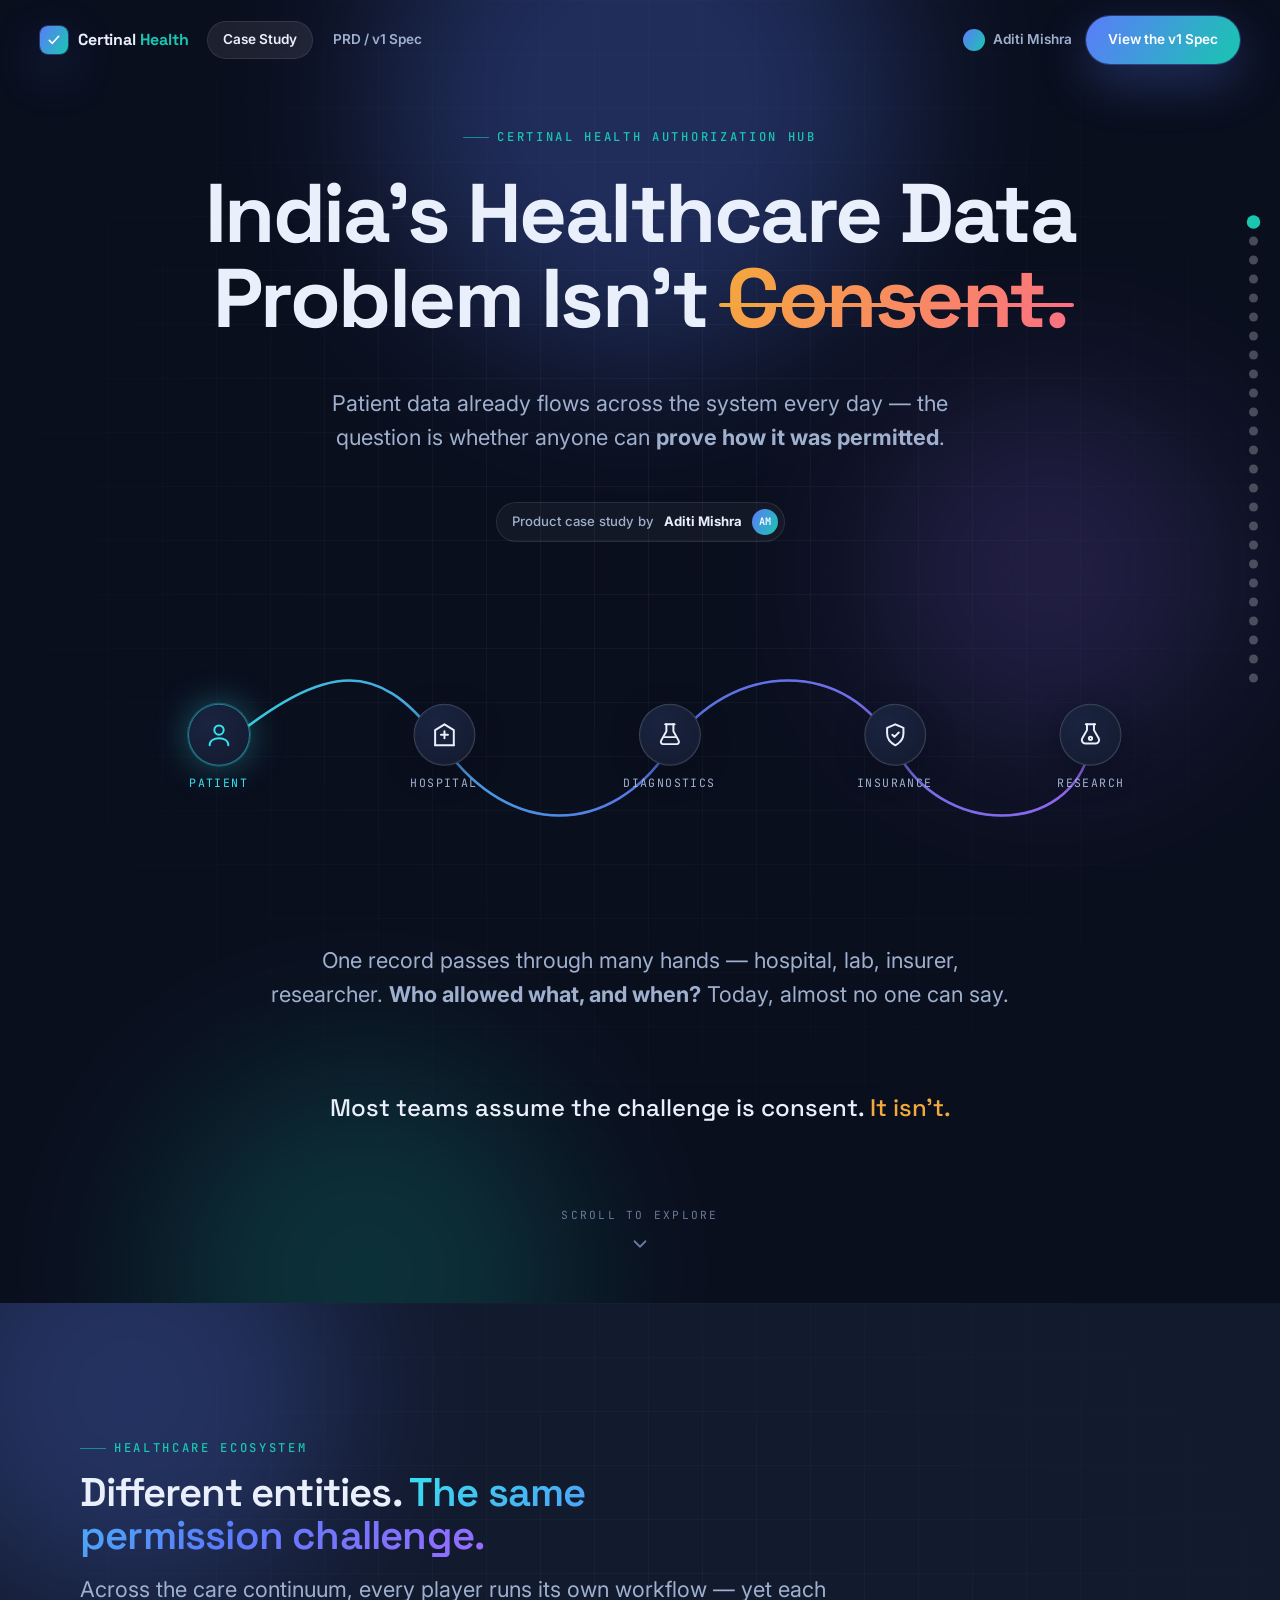
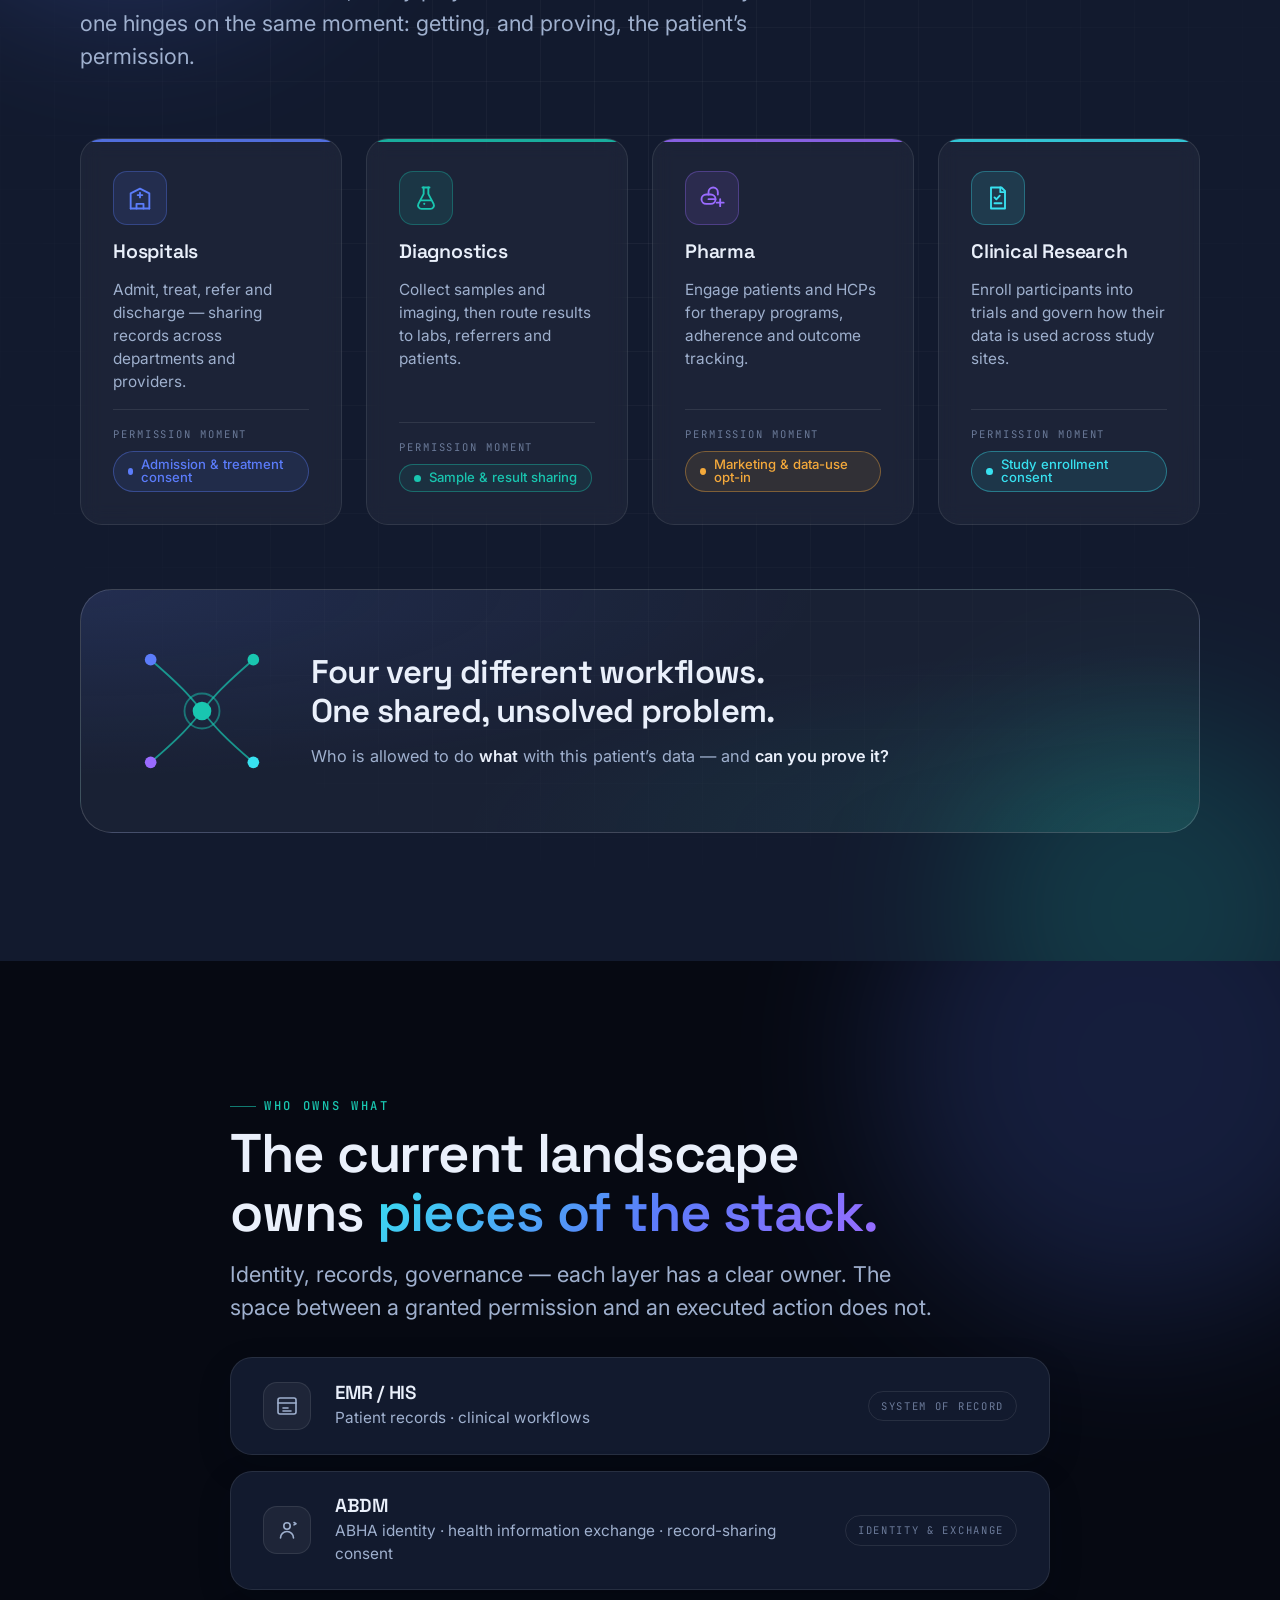
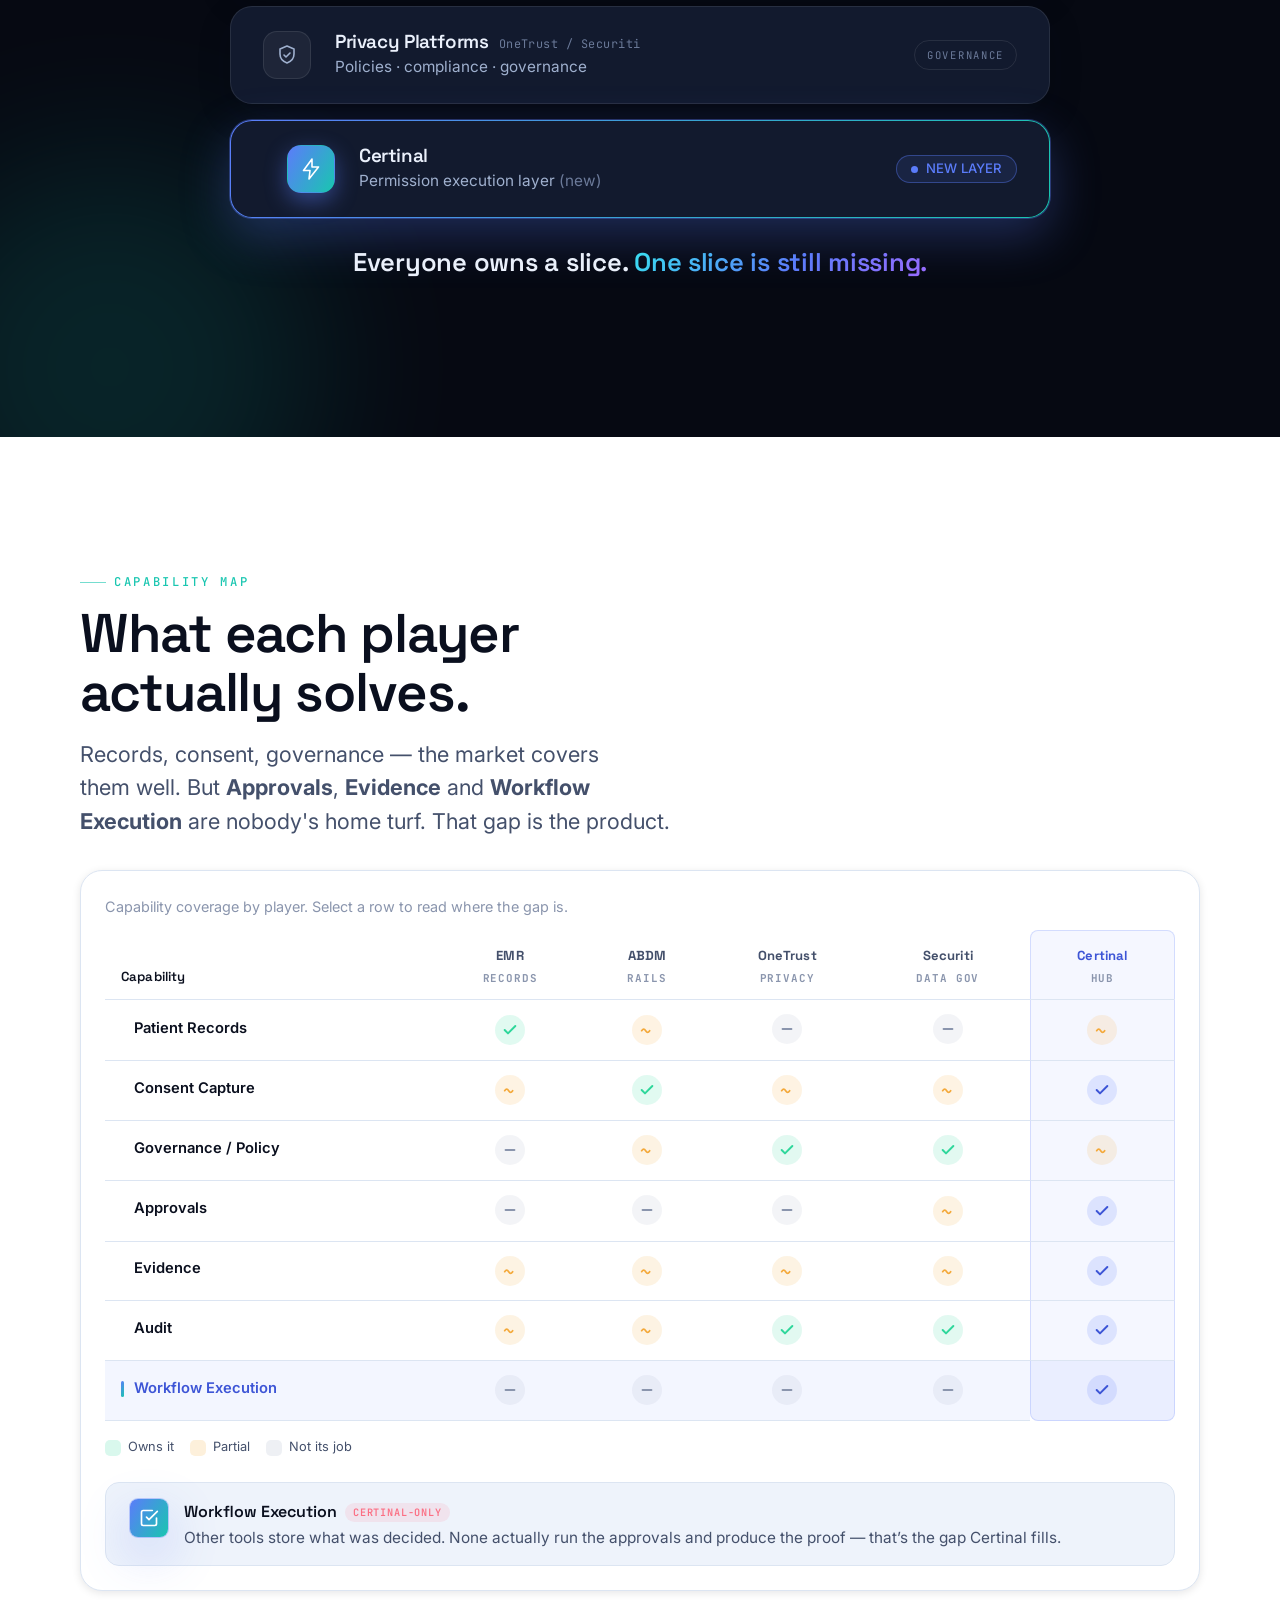
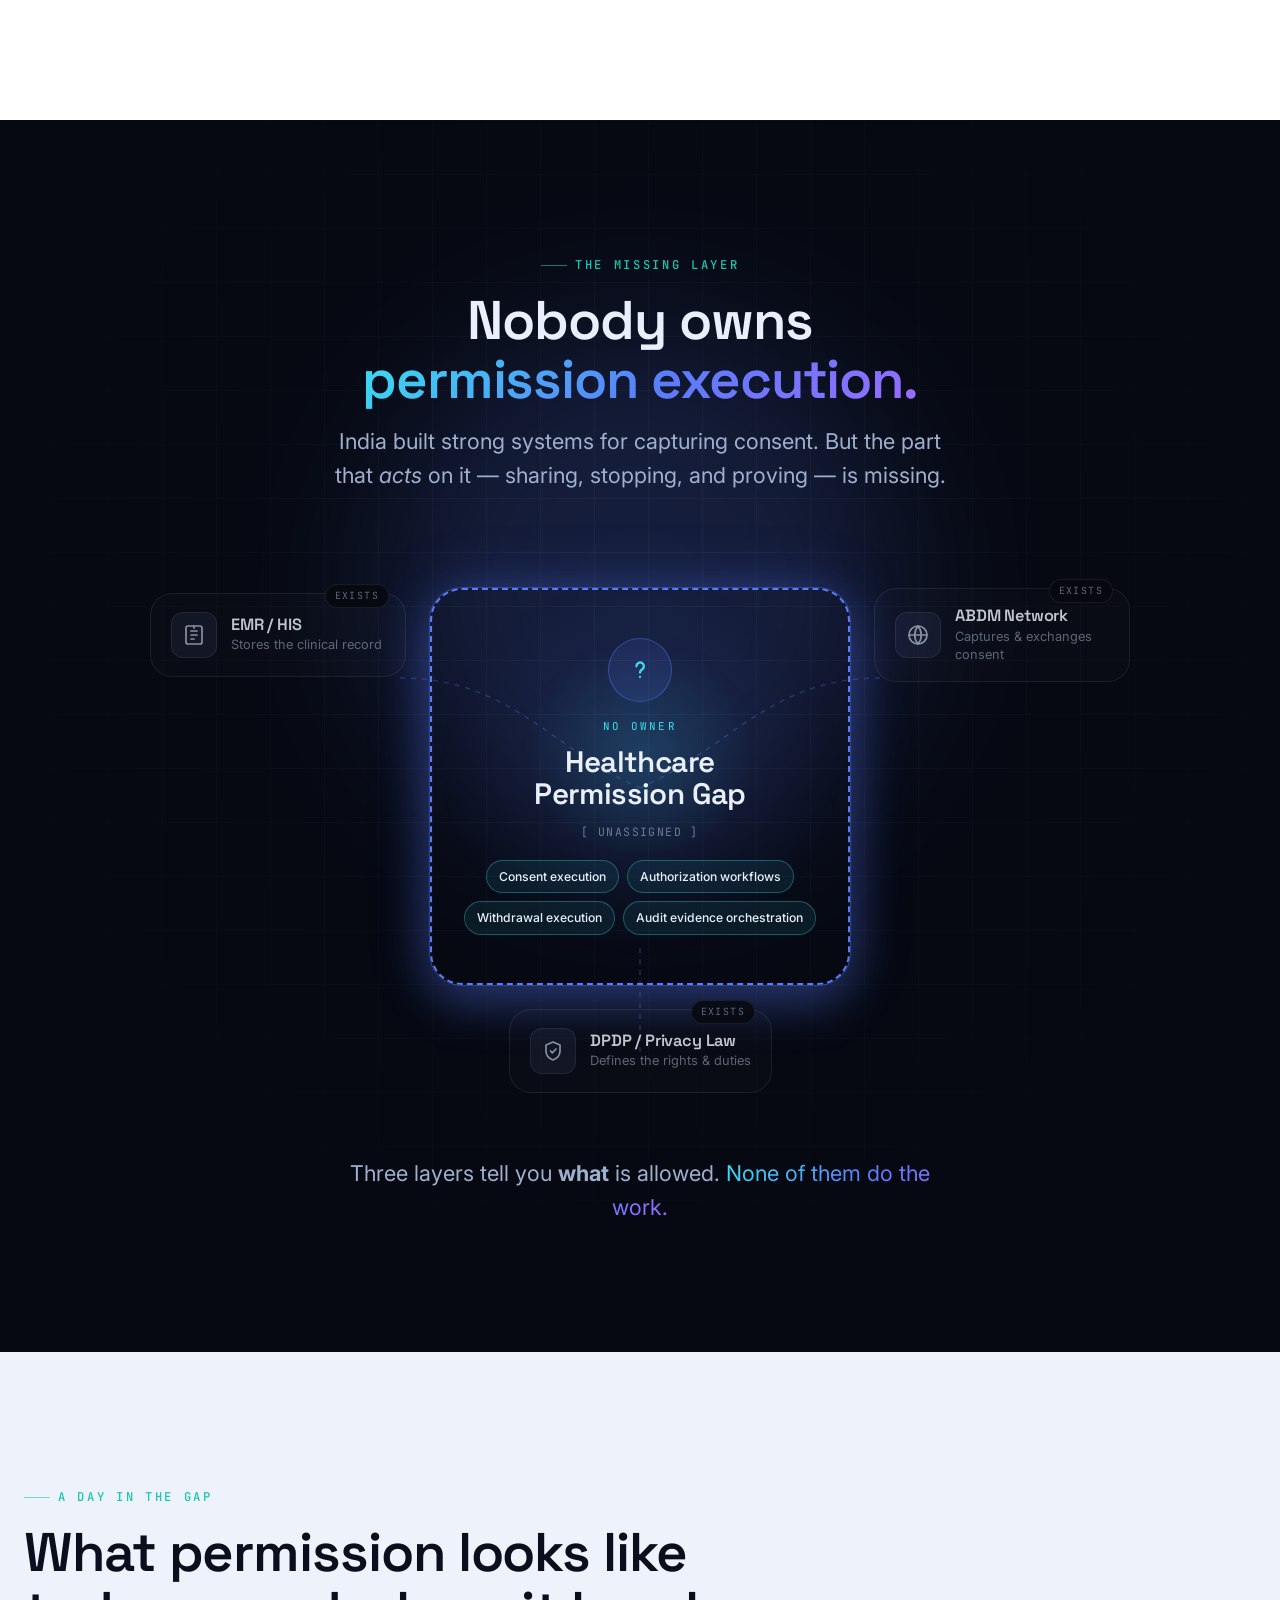
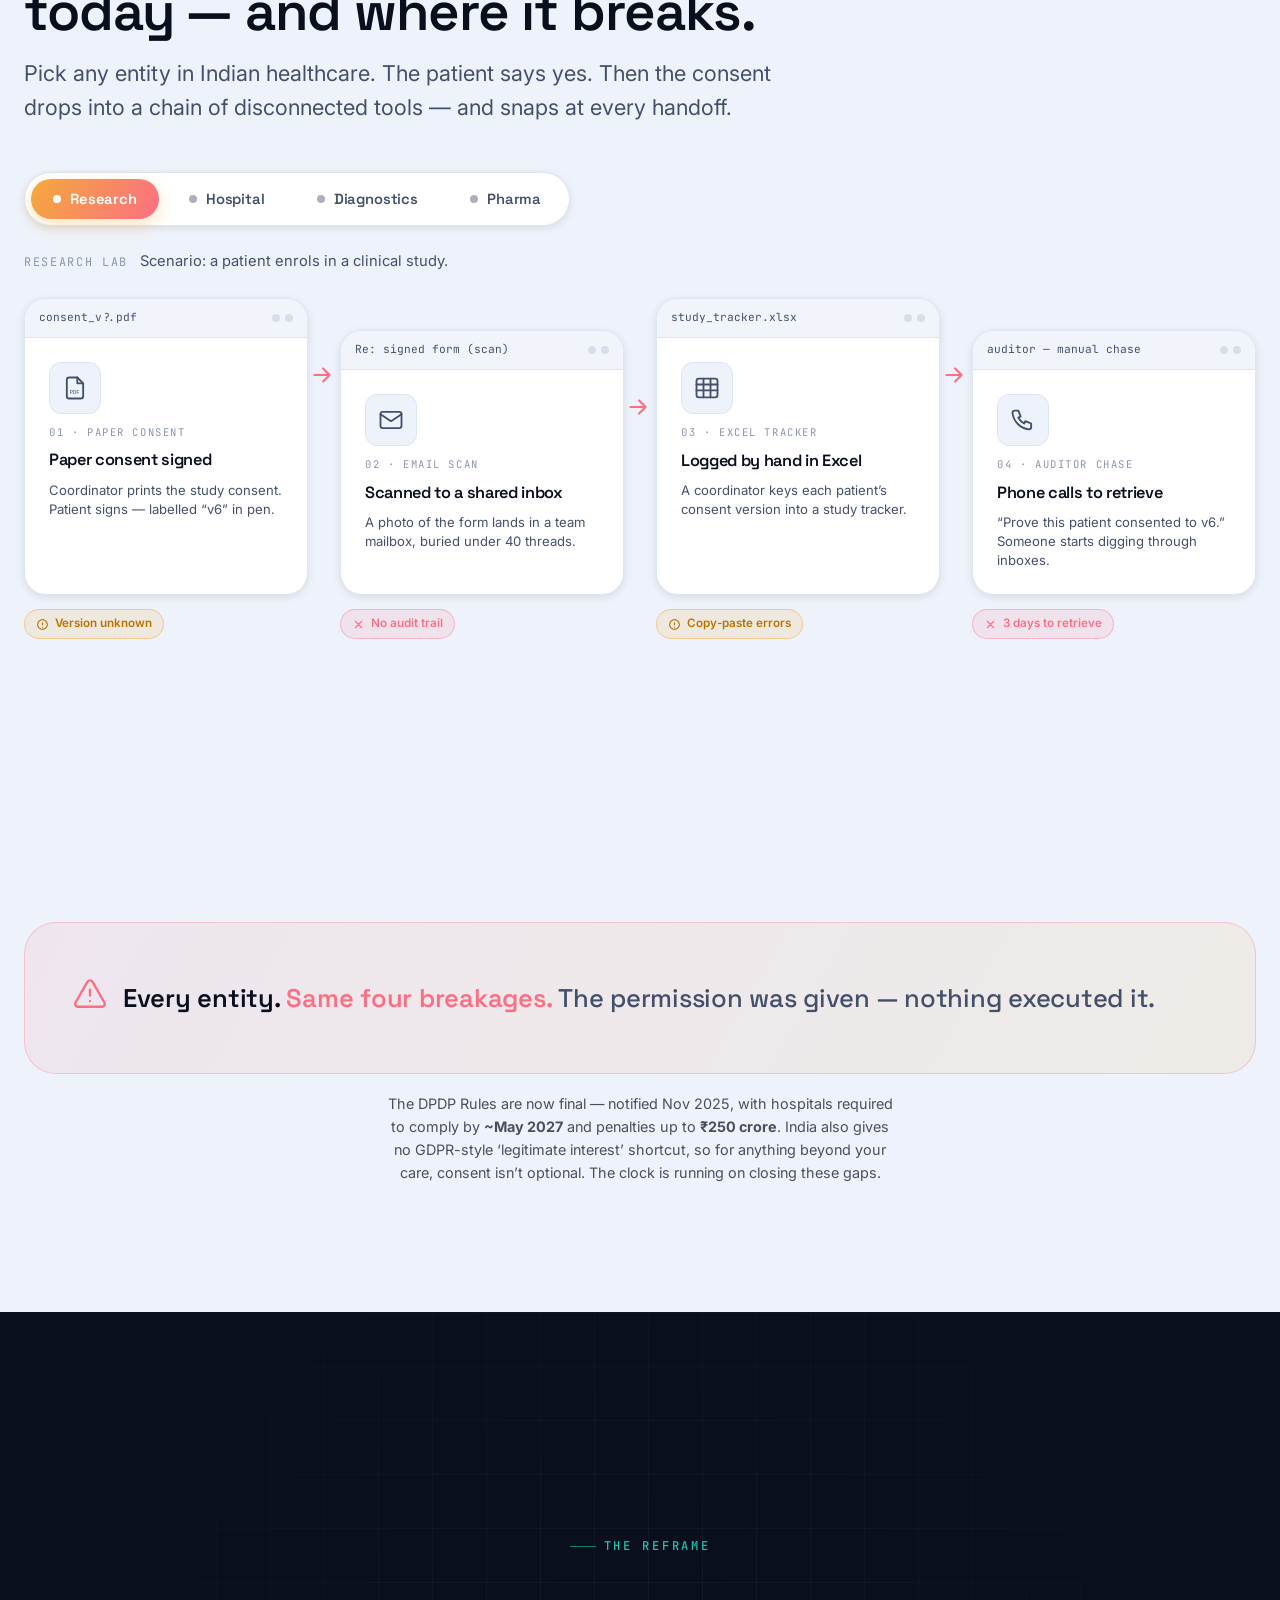
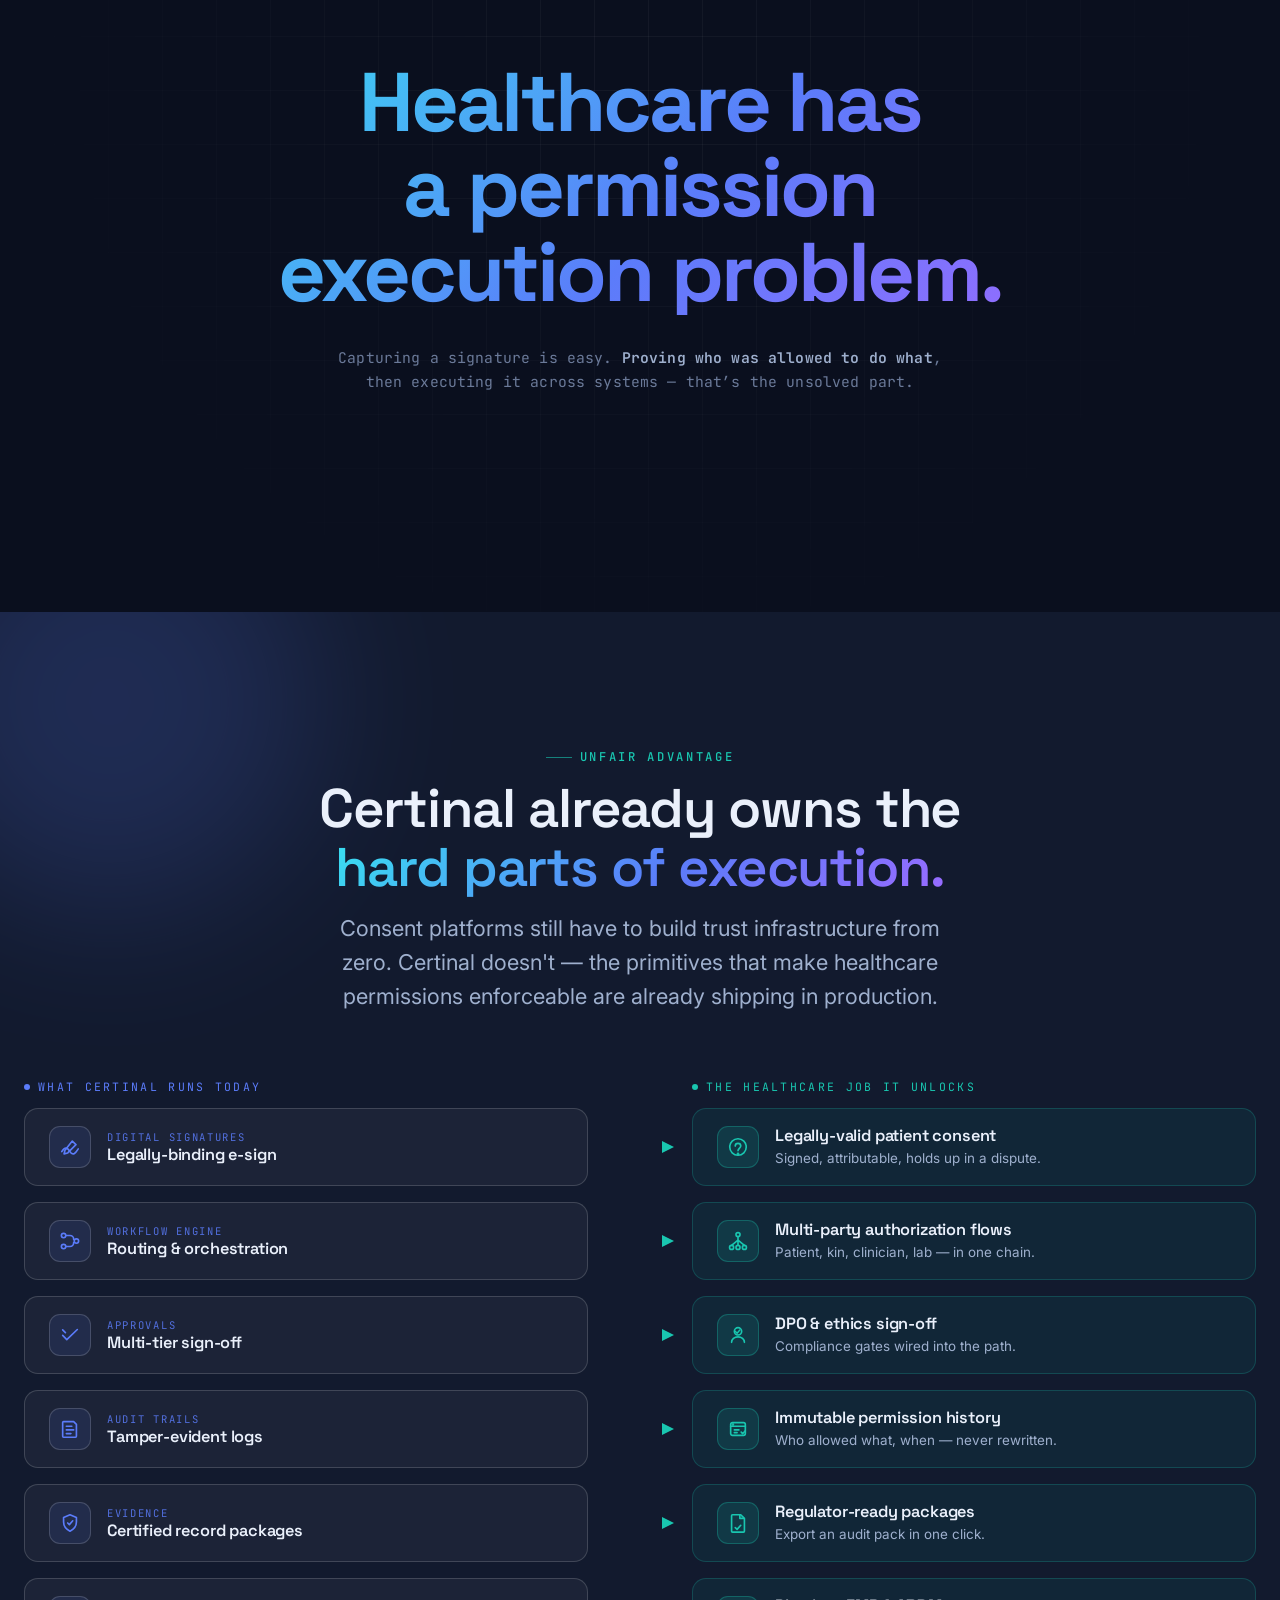
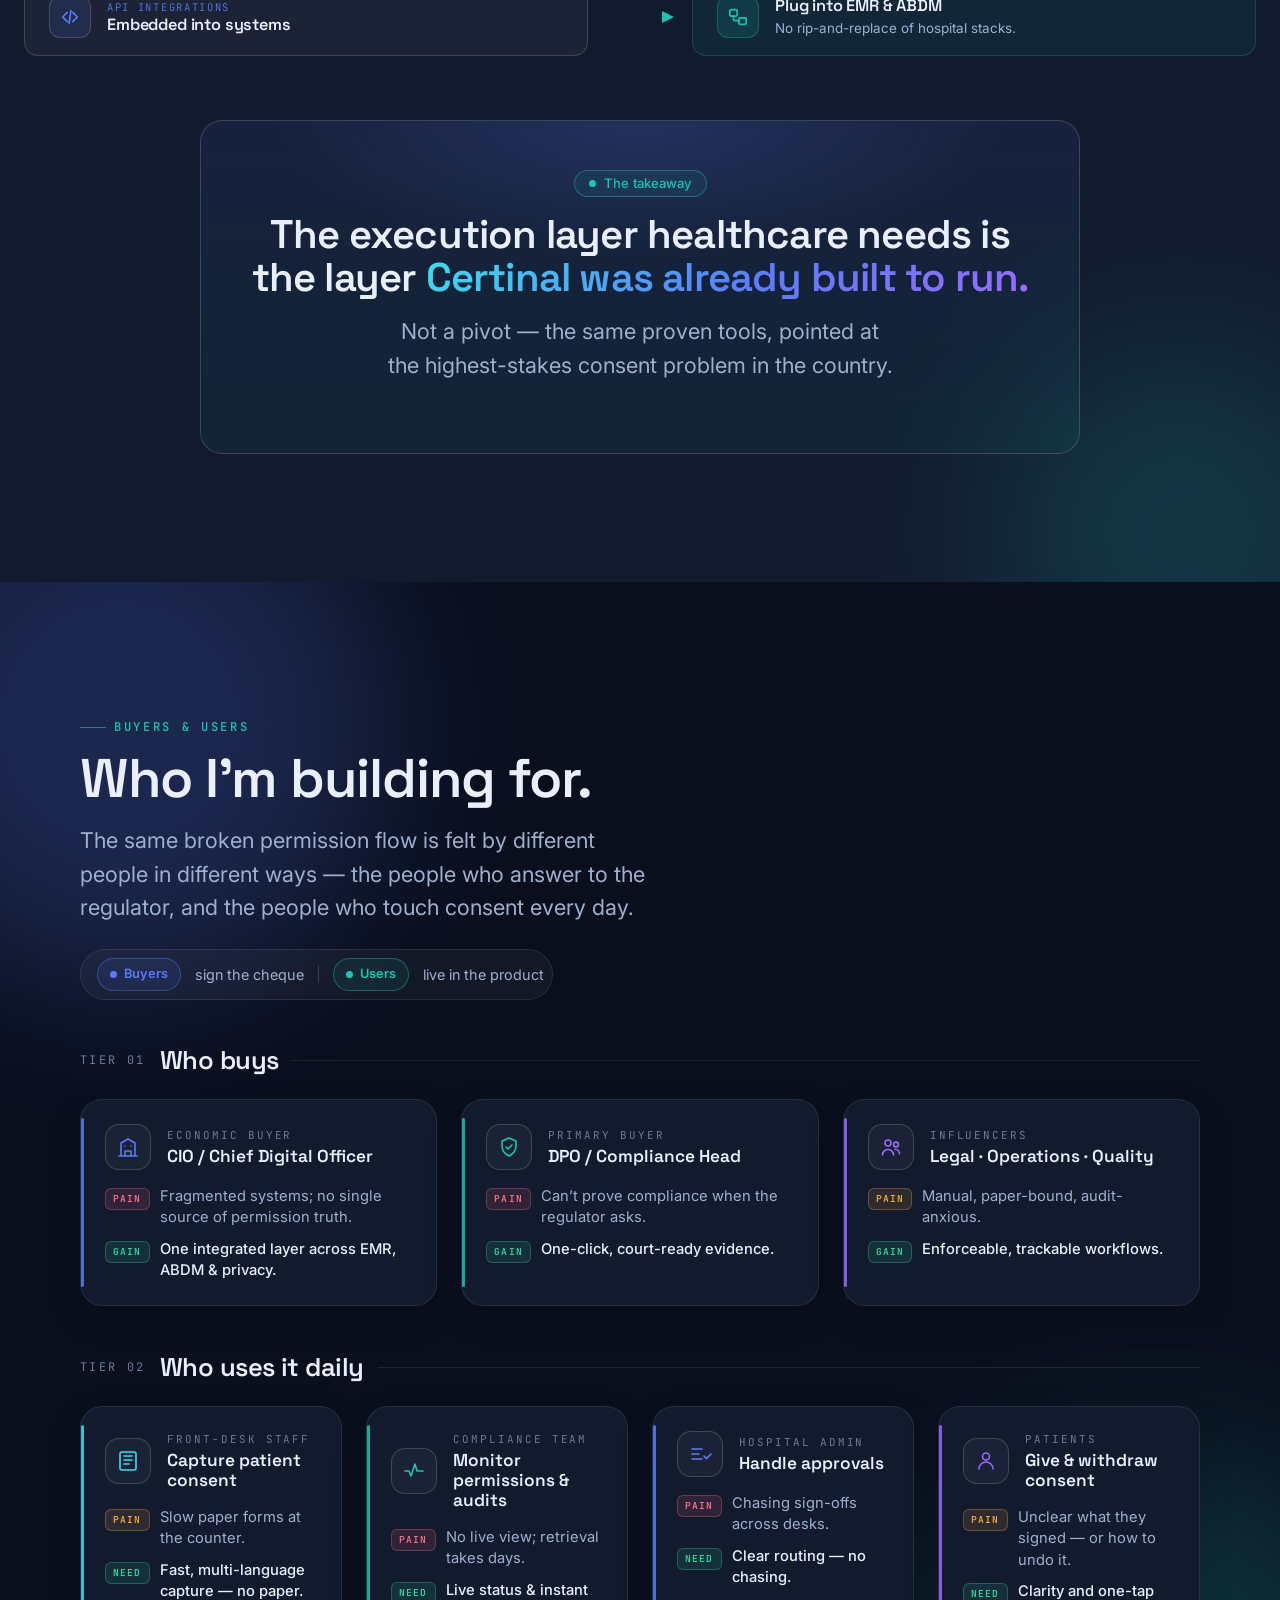
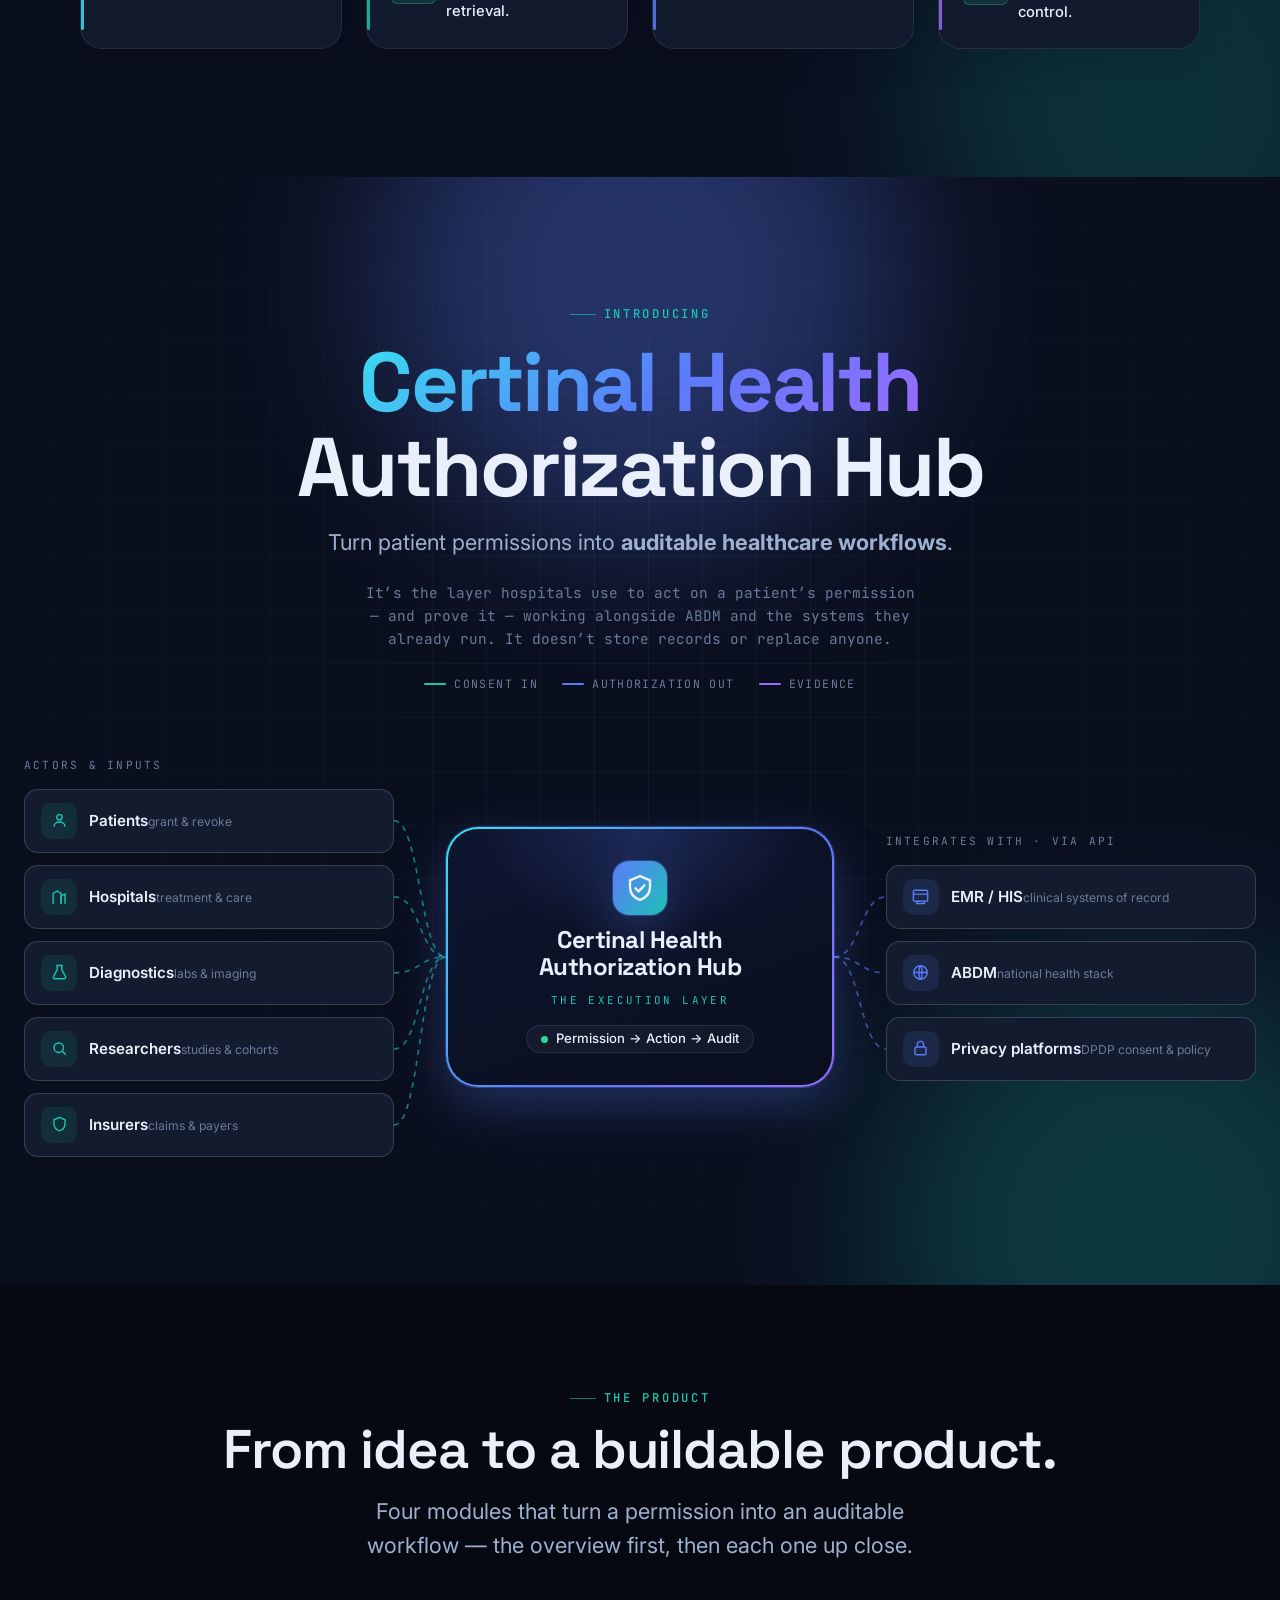
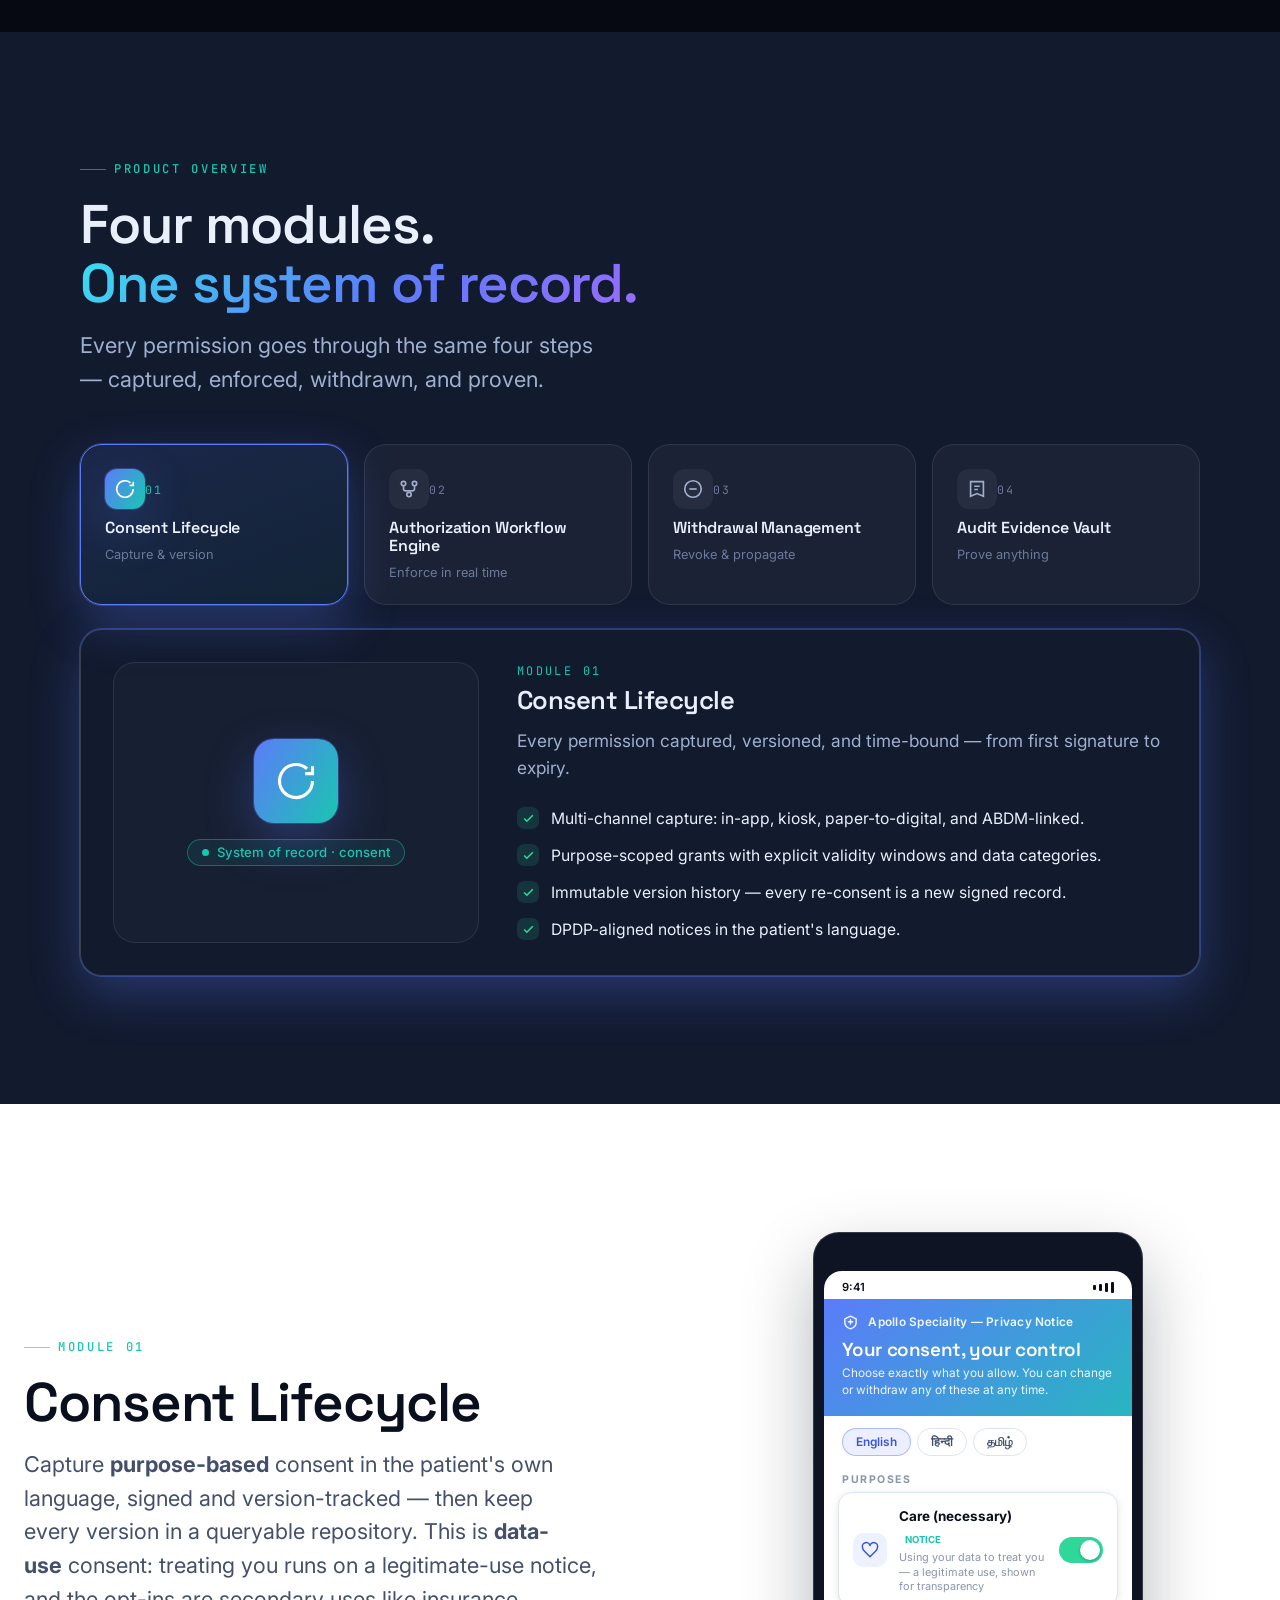
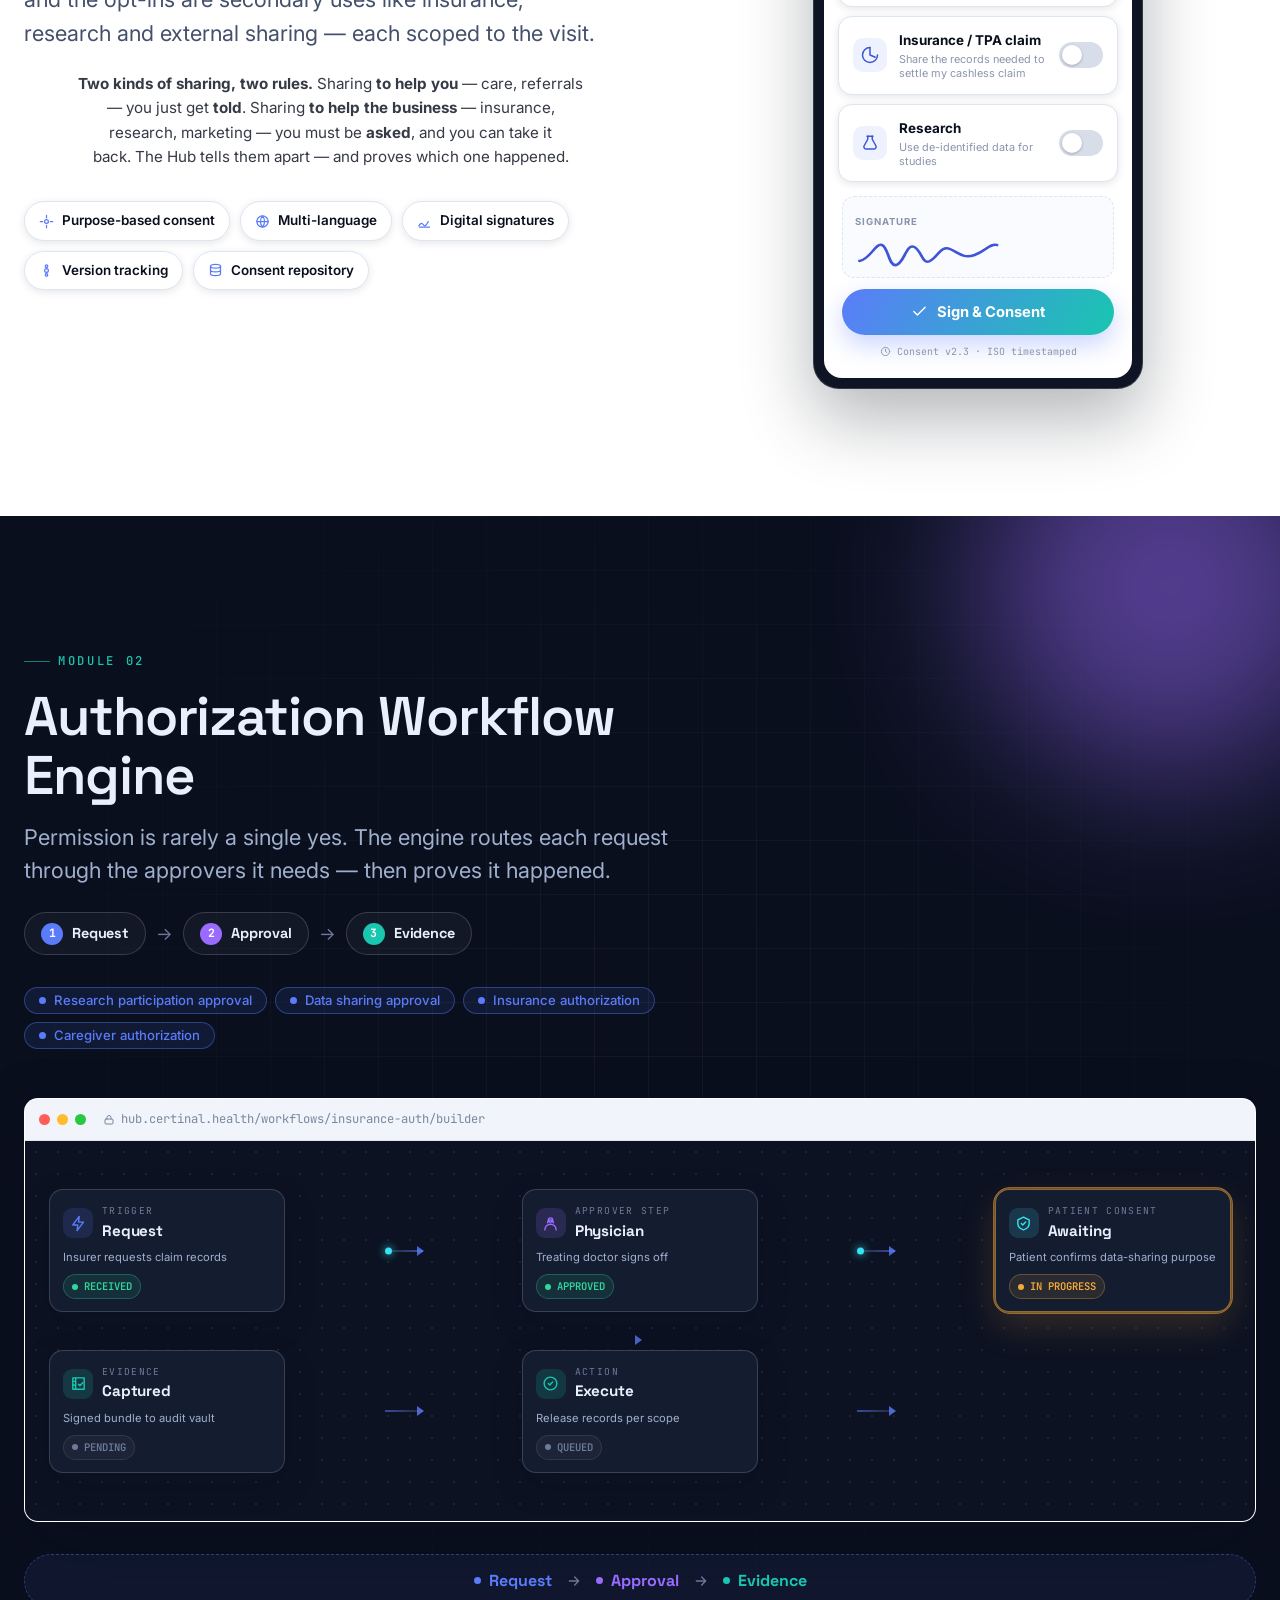
==== index.html @ 22d90da8 "v2 follow-ups: fix s15 prototype, add care-vs-commerce + s16 scoping - Remove the "Consent during ca" ====
<!DOCTYPE html>
<html lang="en">
<head>
<meta charset="UTF-8" />
<meta name="viewport" content="width=device-width, initial-scale=1.0" />
<title>Certinal Health Authorization Hub — Product Case Study</title>
<meta name="description" content="A DPDP product case study for Indian healthcare: the execution layer that turns patient permissions into auditable healthcare workflows." />
<link rel="preconnect" href="https://fonts.googleapis.com" />
<link rel="preconnect" href="https://fonts.gstatic.com" crossorigin />
<link href="https://fonts.googleapis.com/css2?family=Space+Grotesk:wght@400;500;600;700&family=Inter:wght@400;500;600;700&family=JetBrains+Mono:wght@400;500&display=swap" rel="stylesheet" />
<link rel="stylesheet" href="styles.css?v=2" />
</head>
<body>
<div class="progress-bar" id="progress"></div>

<nav class="topnav" id="topnav">
  <a class="topnav__brand" href="#s1">
    <span class="mark" aria-hidden="true">
      <svg width="16" height="16" viewBox="0 0 24 24" fill="none"><path d="M5 12.5l4.5 4.5L19 6.5" stroke="#fff" stroke-width="2.4" stroke-linecap="round" stroke-linejoin="round"/></svg>
    </span>
    <span>Certinal <span style="color:var(--teal)">Health</span></span>
  </a>
  <div class="topnav__tabs">
    <a href="index.html" class="topnav__tab is-active">Case Study</a>
    <a href="prd.html" class="topnav__tab">PRD / v1 Spec</a>
  </div>
  <span class="topnav__author">Aditi Mishra</span>
  <a class="btn btn--primary topnav__cta" href="prd.html">View the v1 Spec</a>
</nav>

<div class="dotnav" id="dotnav" aria-label="Section navigation"></div>

<main id="story">
<!-- SECTIONS -->

<section class="scene scene--dark full-h" id="s1" data-scene data-title="The Problem">
  <style>
    #s1 { padding-top: var(--sp-10); padding-bottom: var(--sp-7); }
    #s1 .s1-wrap { display: flex; flex-direction: column; align-items: center; text-align: center; gap: var(--sp-5); }
    #s1 .s1-head { max-width: 18ch; margin-inline: auto; }
    #s1 .s1-strike { position: relative; white-space: nowrap; }
    #s1 .s1-strike::after {
      content:""; position:absolute; left:-2%; right:-2%; top:54%; height:4px;
      background: var(--grad-warm); border-radius: 4px; transform: scaleX(0);
      transform-origin: left center; animation: s1-strike 1s var(--ease-out) .7s forwards;
    }
    @keyframes s1-strike { to { transform: scaleX(1); } }
    #s1 .s1-sub { max-width: 60ch; margin-inline: auto; }

    /* ---- Data-flow diagram ---- */
    #s1 .s1-diagram {
      position: relative; width: 100%; max-width: 980px; margin: var(--sp-6) auto 0;
      aspect-ratio: 980 / 300;
    }
    #s1 .s1-diagram svg { position: absolute; inset: 0; width: 100%; height: 100%; overflow: visible; }
    #s1 .s1-path { fill: none; stroke: var(--line-strong); stroke-width: 2; }
    #s1 .s1-path-lit { fill: none; stroke: url(#s1-grad); stroke-width: 2.5; stroke-linecap: round; opacity: .9; }

    /* traveling dots via offset-path */
    #s1 .s1-dot { fill: var(--cyan); filter: drop-shadow(0 0 6px var(--cyan)); }
    #s1 .s1-dot--teal { fill: var(--teal); filter: drop-shadow(0 0 6px var(--teal)); }
    #s1 .s1-dot--brand { fill: var(--brand); filter: drop-shadow(0 0 6px var(--brand)); }
    #s1 .s1-travel { animation: s1-travel 3.2s linear infinite; offset-rotate: 0deg; }
    #s1 .s1-travel.d2 { animation-delay: -1.07s; }
    #s1 .s1-travel.d3 { animation-delay: -2.14s; }
    @keyframes s1-travel { from { offset-distance: 0%; } to { offset-distance: 100%; } }

    /* node chips overlaid on svg */
    #s1 .s1-nodes { position: absolute; inset: 0; }
    #s1 .s1-node {
      position: absolute; top: 50%; transform: translate(-50%, -50%);
      display: inline-flex; flex-direction: column; align-items: center; gap: 8px;
    }
    #s1 .s1-node .s1-orb {
      width: 62px; height: 62px; border-radius: 50%;
      display: grid; place-items: center;
      background: radial-gradient(circle at 35% 30%, var(--surface-2), var(--surface-1));
      border: 1px solid var(--line-strong);
      box-shadow: 0 8px 26px rgba(8,12,24,.5), inset 0 0 0 1px rgba(255,255,255,.03);
      color: var(--on-dark);
    }
    #s1 .s1-node .s1-orb svg { position: static; width: 28px; height: 28px; }
    #s1 .s1-node .s1-lbl { font-family: var(--font-mono); font-size: .72rem; letter-spacing: .12em; text-transform: uppercase; color: var(--on-dark-soft); white-space: nowrap; }
    #s1 .s1-node--patient .s1-orb { border-color: rgba(56,225,240,.5); box-shadow: 0 0 0 1px rgba(56,225,240,.25), 0 0 34px rgba(56,225,240,.35); color: var(--cyan); }
    #s1 .s1-node--patient .s1-lbl { color: var(--cyan); }
    /* node positions (percent of diagram box) */
    #s1 .n-patient { left: 7%; }
    #s1 .n-hospital { left: 30%; }
    #s1 .n-diag { left: 53%; }
    #s1 .n-ins { left: 76%; }
    #s1 .n-res { left: 96%; }
    #s1 .s1-node--end .s1-orb { animation: s1-pulse 2.6s ease-in-out infinite; }
    @keyframes s1-pulse { 0%,100%{ box-shadow:0 8px 26px rgba(8,12,24,.5);} 50%{ box-shadow:0 8px 26px rgba(8,12,24,.5), 0 0 26px rgba(154,107,255,.45);} }

    /* stat chips */
    #s1 .s1-stats { display: flex; flex-wrap: wrap; gap: var(--sp-3); justify-content: center; margin-top: var(--sp-5); }
    #s1 .s1-stat {
      display: inline-flex; align-items: baseline; gap: 10px;
      padding: 12px 18px; border-radius: var(--r-pill);
      background: rgba(255,255,255,.04); border: 1px solid var(--line-dark);
      backdrop-filter: blur(8px);
    }
    #s1 .s1-stat b { font-family: var(--font-display); font-weight: 700; font-size: 1.5rem; background: var(--grad-cool); -webkit-background-clip: text; background-clip: text; color: transparent; }
    #s1 .s1-stat span { font-size: .82rem; color: var(--on-dark-soft); }
    #s1 .s1-illus { font-family: var(--font-mono); font-size: .7rem; letter-spacing: .14em; text-transform: uppercase; color: var(--on-dark-faint); margin-top: var(--sp-3); }

    /* reveal line */
    #s1 .s1-reveal { font-family: var(--font-display); font-weight: 500; font-size: clamp(1.1rem,2.2vw,1.5rem); color: var(--on-dark); margin-top: var(--sp-6); }
    #s1 .s1-reveal em { font-style: normal; }
    #s1 .s1-reveal .s1-no { color: var(--warn); }

    /* scroll cue */
    #s1 .s1-cue { display: inline-flex; flex-direction: column; align-items: center; gap: 8px; margin-top: var(--sp-6); color: var(--on-dark-faint); }
    #s1 .s1-cue span { font-family: var(--font-mono); font-size: .7rem; letter-spacing: .2em; text-transform: uppercase; }
    #s1 .s1-chev { width: 22px; height: 22px; animation: s1-bob 1.8s var(--ease-out) infinite; }
    @keyframes s1-bob { 0%,100%{ transform: translateY(0); opacity:.5;} 50%{ transform: translateY(7px); opacity:1;} }

    #s1 .glow--a { width: 520px; height: 520px; top: -160px; left: 50%; transform: translateX(-50%); opacity: .28; }
    #s1 .glow--b { width: 420px; height: 420px; bottom: -180px; left: 12%; opacity: .18; }
    #s1 .glow--c { width: 360px; height: 360px; top: 30%; right: 4%; opacity: .16; }

    @media (max-width: 720px){
      #s1 .s1-node .s1-orb { width: 46px; height: 46px; }
      #s1 .s1-node .s1-orb svg { width: 20px; height: 20px; }
      #s1 .s1-node .s1-lbl { font-size: .58rem; letter-spacing: .06em; }
      #s1 .s1-diagram { aspect-ratio: 380 / 240; }
      #s1 .n-patient{left:10%;} #s1 .n-hospital{left:32%;} #s1 .n-diag{left:53%;} #s1 .n-ins{left:74%;} #s1 .n-res{left:94%;}
    }
    @media (prefers-reduced-motion: reduce){
      #s1 .s1-travel, #s1 .s1-chev, #s1 .s1-node--end .s1-orb { animation: none !important; }
      #s1 .s1-strike::after { animation: none; transform: scaleX(1); }
    }
  </style>

  <div class="grid-bg" aria-hidden="true"></div>
  <div class="glow glow--brand glow--a" aria-hidden="true"></div>
  <div class="glow glow--teal glow--b" aria-hidden="true"></div>
  <div class="glow glow--violet glow--c" aria-hidden="true"></div>

  <div class="container container--wide s1-wrap">
    <span class="eyebrow">Certinal Health Authorization Hub</span>

    <h1 class="display balance s1-head">India&rsquo;s Healthcare Data Problem Isn&rsquo;t <span class="gradient-text--warm s1-strike">Consent.</span></h1>

    <p class="lead balance s1-sub">Patient data already flows across the system every day &mdash; the question is whether anyone can <strong>prove how it was permitted</strong>.</p>

    <div data-reveal="fade" data-delay="220" style="margin-top:2px;">
      <span class="pill" style="gap:10px;padding:6px 6px 6px 15px;">
        <span style="color:var(--on-dark-soft)">Product case study by</span> <strong style="color:var(--on-dark)">Aditi Mishra</strong>
        <span aria-hidden="true" style="width:26px;height:26px;border-radius:50%;background:var(--grad-brand);display:grid;place-items:center;font-family:var(--font-mono);font-size:.64rem;font-weight:600;color:#fff;">AM</span>
      </span>
    </div>

    <!-- LIVE DATA-FLOW DIAGRAM -->
    <div class="s1-diagram" role="img" aria-label="Animated diagram: patient health data flowing continuously from Patient to Hospital to Diagnostics to Insurance to Research">
      <svg viewBox="0 0 980 300" preserveAspectRatio="none" aria-hidden="true">
        <defs>
          <linearGradient id="s1-grad" x1="0" y1="0" x2="1" y2="0">
            <stop offset="0" stop-color="#38E1F0"/>
            <stop offset="0.5" stop-color="#5B7CFA"/>
            <stop offset="1" stop-color="#9A6BFF"/>
          </linearGradient>
        </defs>
        <!-- base track -->
        <path class="s1-path" d="M 70 150 C 180 60, 230 60, 295 150 S 460 240, 520 150 S 700 60, 745 150 S 920 240, 940 150"/>
        <!-- lit overlay -->
        <path class="s1-path-lit" d="M 70 150 C 180 60, 230 60, 295 150 S 460 240, 520 150 S 700 60, 745 150 S 920 240, 940 150"/>
      </svg>

      <!-- traveling dots: offset-path mirrors the svg path -->
      <svg viewBox="0 0 980 300" preserveAspectRatio="none" aria-hidden="true" style="position:absolute;inset:0;">
        <circle class="s1-dot s1-travel" r="5" style="offset-path: path('M 70 150 C 180 60, 230 60, 295 150 S 460 240, 520 150 S 700 60, 745 150 S 920 240, 940 150');"/>
        <circle class="s1-dot--teal s1-travel d2" r="4" style="offset-path: path('M 70 150 C 180 60, 230 60, 295 150 S 460 240, 520 150 S 700 60, 745 150 S 920 240, 940 150');"/>
        <circle class="s1-dot--brand s1-travel d3" r="4.5" style="offset-path: path('M 70 150 C 180 60, 230 60, 295 150 S 460 240, 520 150 S 700 60, 745 150 S 920 240, 940 150');"/>
      </svg>

      <div class="s1-nodes">
        <div class="s1-node s1-node--patient n-patient">
          <span class="s1-orb">
            <svg viewBox="0 0 24 24" fill="none" stroke="currentColor" stroke-width="1.7" stroke-linecap="round" stroke-linejoin="round"><circle cx="12" cy="8" r="4"/><path d="M4 21c0-4 3.6-6 8-6s8 2 8 6"/></svg>
          </span>
          <span class="s1-lbl">Patient</span>
        </div>
        <div class="s1-node n-hospital">
          <span class="s1-orb">
            <svg viewBox="0 0 24 24" fill="none" stroke="currentColor" stroke-width="1.7" stroke-linecap="round" stroke-linejoin="round"><path d="M4 21V8l8-5 8 5v13"/><path d="M12 9v6M9 12h6"/><path d="M4 21h16"/></svg>
          </span>
          <span class="s1-lbl">Hospital</span>
        </div>
        <div class="s1-node n-diag">
          <span class="s1-orb">
            <svg viewBox="0 0 24 24" fill="none" stroke="currentColor" stroke-width="1.7" stroke-linecap="round" stroke-linejoin="round"><path d="M9 3v6l-4.5 8A2 2 0 0 0 6.3 20h11.4a2 2 0 0 0 1.8-3L15 9V3"/><path d="M8 3h8"/><path d="M7.5 14h9"/></svg>
          </span>
          <span class="s1-lbl">Diagnostics</span>
        </div>
        <div class="s1-node n-ins">
          <span class="s1-orb">
            <svg viewBox="0 0 24 24" fill="none" stroke="currentColor" stroke-width="1.7" stroke-linecap="round" stroke-linejoin="round"><path d="M12 3l7 3v5c0 4.5-3 8-7 10-4-2-7-5.5-7-10V6z"/><path d="M9.5 12l1.8 1.8L15 10"/></svg>
          </span>
          <span class="s1-lbl">Insurance</span>
        </div>
        <div class="s1-node s1-node--end n-res">
          <span class="s1-orb">
            <svg viewBox="0 0 24 24" fill="none" stroke="currentColor" stroke-width="1.7" stroke-linecap="round" stroke-linejoin="round"><path d="M9 3v5l-4 7a3 3 0 0 0 2.6 4.5h8.8A3 3 0 0 0 19 15l-4-7V3"/><circle cx="12" cy="15" r="1.4"/><path d="M8 3h8"/></svg>
          </span>
          <span class="s1-lbl">Research</span>
        </div>
      </div>
    </div>

    <!-- stat chips -->
    <p class="lead balance" data-reveal="up" data-delay="120" style="max-width:54ch;margin-inline:auto;">One record passes through many hands &mdash; hospital, lab, insurer, researcher. <strong>Who allowed what, and when?</strong> Today, almost no one can say.</p>

    <p class="s1-reveal balance" data-reveal="up"><em>Most teams assume the challenge is consent.</em> <span class="s1-no">It isn&rsquo;t.</span></p>

    <a class="s1-cue" href="#s2" aria-label="Scroll to explore the next section">
      <span>Scroll to explore</span>
      <svg class="s1-chev" viewBox="0 0 24 24" fill="none" stroke="currentColor" stroke-width="2" stroke-linecap="round" stroke-linejoin="round" aria-hidden="true"><path d="M6 9l6 6 6-6"/></svg>
    </a>
  </div>
</section>

<section class="scene scene--surface" id="s2" data-scene data-title="Ecosystem">
  <span class="glow glow--brand" style="width:420px;height:420px;top:-120px;left:-80px;opacity:.25"></span>
  <span class="glow glow--teal" style="width:380px;height:380px;bottom:-140px;right:-60px;opacity:.18"></span>
  <div class="grid-bg"></div>

  <style>
    #s2 .s2-head { max-width: 760px; }
    #s2 .s2-head .eyebrow { margin-bottom: var(--sp-3); }
    #s2 .s2-head .section-num { display:block; margin-bottom: var(--sp-3); }
    #s2 .s2-grid { margin-top: var(--sp-8); }
    #s2 .s2-card {
      display:flex; flex-direction:column; gap: var(--sp-4);
      position:relative; overflow:hidden;
      transition: transform .35s var(--ease), border-color .35s var(--ease), box-shadow .35s var(--ease);
    }
    #s2 .s2-card::before {
      content:""; position:absolute; inset:0 0 auto 0; height:3px;
      background: var(--accent, var(--brand)); opacity:.85;
    }
    #s2 .s2-card:hover {
      transform: translateY(-6px);
      border-color: var(--line-strong);
      box-shadow: var(--sh-lg);
    }
    #s2 .s2-ico {
      width:54px; height:54px; border-radius: var(--r-md);
      display:grid; place-items:center;
      color: var(--accent, var(--brand));
      background: color-mix(in srgb, var(--accent, var(--brand)) 12%, transparent);
      border:1px solid color-mix(in srgb, var(--accent, var(--brand)) 32%, transparent);
    }
    #s2 .s2-ico svg { width:28px; height:28px; }
    #s2 .s2-name { font-family: var(--font-display); font-weight:600; font-size:1.22rem; letter-spacing:-.01em; }
    #s2 .s2-desc { color: var(--on-dark-soft); font-size:.96rem; line-height:1.5; margin:0; flex:1; }
    #s2 .s2-momlabel {
      font-family: var(--font-mono); font-size:.66rem; letter-spacing:.18em;
      text-transform:uppercase; color: var(--on-dark-faint); margin-bottom:8px;
    }
    #s2 .s2-foot { border-top:1px solid var(--line-dark); padding-top: var(--sp-4); margin-top:auto; }
    #s2 .s2-c1 { --accent: var(--brand); }
    #s2 .s2-c2 { --accent: var(--teal); }
    #s2 .s2-c3 { --accent: var(--violet); }
    #s2 .s2-c4 { --accent: var(--cyan); }

    #s2 .s2-band {
      margin-top: var(--sp-8);
      position:relative;
      border:1px solid var(--line-strong);
      border-radius: var(--r-xl);
      padding: clamp(28px,4vw,52px);
      background:
        radial-gradient(120% 140% at 0% 0%, rgba(91,124,250,.14) 0%, transparent 55%),
        radial-gradient(120% 140% at 100% 100%, rgba(25,198,176,.12) 0%, transparent 55%),
        rgba(255,255,255,.03);
      overflow:hidden;
    }
    #s2 .s2-band-grid {
      display:grid; grid-template-columns: auto 1fr; gap: clamp(20px,3vw,40px); align-items:center;
    }
    #s2 .s2-converge { width:140px; height:140px; flex-shrink:0; color: var(--teal); }
    #s2 .s2-band-q { font-family: var(--font-display); font-weight:600; font-size: clamp(1.4rem,2.8vw,2.05rem); line-height:1.18; letter-spacing:-.02em; margin:0; }
    #s2 .s2-band-sub { color: var(--on-dark-soft); margin: 14px 0 0; font-size:1.02rem; line-height:1.55; }
    #s2 .s2-band-sub b { color: var(--on-dark); font-weight:600; }
    #s2 .s2-pulse { animation: pulse 3.2s ease-in-out infinite; transform-origin:center; }
    #s2 [data-draw] path { stroke-dasharray: 360; stroke-dashoffset: 360; transition: stroke-dashoffset 1.6s var(--ease-out); }
    #s2 [data-draw].is-drawn path { stroke-dashoffset: 0; }
    @media (max-width: 720px){
      #s2 .s2-band-grid { grid-template-columns: 1fr; text-align:left; }
      #s2 .s2-converge { width:96px; height:96px; }
    }
  </style>

  <div class="container">
    <div class="s2-head">
      <span class="eyebrow">Healthcare Ecosystem</span>
      <h2 class="h2 balance" data-reveal="up">Different entities. <span class="gradient-text">The same permission challenge.</span></h2>
      <p class="lead mt-4" data-reveal="up" data-delay="80">Across the care continuum, every player runs its own workflow &mdash; yet each one hinges on the same moment: getting, and proving, the patient&rsquo;s permission.</p>
    </div>

    <div class="grid grid-4 s2-grid stagger" role="list">

      <article class="card--glass s2-card s2-c1" role="listitem">
        <div class="s2-ico" aria-hidden="true">
          <svg viewBox="0 0 24 24" fill="none" stroke="currentColor" stroke-width="1.6" stroke-linecap="round" stroke-linejoin="round">
            <path d="M4 21V8l8-4 8 4v13"/><path d="M4 21h16"/><path d="M12 7.5v4M10 9.5h4"/><path d="M9 21v-4h6v4"/>
          </svg>
        </div>
        <h3 class="s2-name">Hospitals</h3>
        <p class="s2-desc">Admit, treat, refer and discharge &mdash; sharing records across departments and providers.</p>
        <div class="s2-foot">
          <div class="s2-momlabel">Permission moment</div>
          <span class="chip chip--brand"><span class="dot"></span>Admission &amp; treatment consent</span>
        </div>
      </article>

      <article class="card--glass s2-card s2-c2" role="listitem">
        <div class="s2-ico" aria-hidden="true">
          <svg viewBox="0 0 24 24" fill="none" stroke="currentColor" stroke-width="1.6" stroke-linecap="round" stroke-linejoin="round">
            <path d="M9 3h6"/><path d="M10 3v5.5L5.5 17a3 3 0 0 0 2.7 4.3h7.6A3 3 0 0 0 18.5 17L14 8.5V3"/><path d="M7.5 14h9"/><circle cx="10.5" cy="17" r=".9" fill="currentColor" stroke="none"/>
          </svg>
        </div>
        <h3 class="s2-name">Diagnostics</h3>
        <p class="s2-desc">Collect samples and imaging, then route results to labs, referrers and patients.</p>
        <div class="s2-foot">
          <div class="s2-momlabel">Permission moment</div>
          <span class="chip chip--teal"><span class="dot"></span>Sample &amp; result sharing</span>
        </div>
      </article>

      <article class="card--glass s2-card s2-c3" role="listitem">
        <div class="s2-ico" aria-hidden="true">
          <svg viewBox="0 0 24 24" fill="none" stroke="currentColor" stroke-width="1.6" stroke-linecap="round" stroke-linejoin="round">
            <rect x="3" y="9" width="12" height="8" rx="4"/><path d="M9 9V7a4 4 0 0 1 8 0v2"/><path d="M9 13h6"/><path d="M19 13v6M16 16h6"/>
          </svg>
        </div>
        <h3 class="s2-name">Pharma</h3>
        <p class="s2-desc">Engage patients and HCPs for therapy programs, adherence and outcome tracking.</p>
        <div class="s2-foot">
          <div class="s2-momlabel">Permission moment</div>
          <span class="chip chip--warn"><span class="dot"></span>Marketing &amp; data-use opt-in</span>
        </div>
      </article>

      <article class="card--glass s2-card s2-c4" role="listitem">
        <div class="s2-ico" aria-hidden="true">
          <svg viewBox="0 0 24 24" fill="none" stroke="currentColor" stroke-width="1.6" stroke-linecap="round" stroke-linejoin="round">
            <path d="M6 3h9l3 3v15H6z"/><path d="M14 3v4h4"/><path d="M9 11.5l1.6 1.6L13.5 10"/><path d="M9 16.5h6"/>
          </svg>
        </div>
        <h3 class="s2-name">Clinical Research</h3>
        <p class="s2-desc">Enroll participants into trials and govern how their data is used across study sites.</p>
        <div class="s2-foot">
          <div class="s2-momlabel">Permission moment</div>
          <span class="chip" style="color:var(--cyan);border-color:rgba(56,225,240,.4);background:rgba(56,225,240,.10)"><span class="dot"></span>Study enrollment consent</span>
        </div>
      </article>

    </div>

    <div class="s2-band" data-reveal="scale">
      <div class="s2-band-grid">
        <svg class="s2-converge" viewBox="0 0 120 120" fill="none" aria-hidden="true" data-draw>
          <g stroke="currentColor" stroke-width="1.6" stroke-linecap="round" opacity=".7">
            <path d="M16 16 C 44 40, 50 48, 60 60"/>
            <path d="M104 16 C 76 40, 70 48, 60 60"/>
            <path d="M16 104 C 44 80, 50 72, 60 60"/>
            <path d="M104 104 C 76 80, 70 72, 60 60"/>
          </g>
          <circle cx="16" cy="16" r="5" fill="var(--brand)"/>
          <circle cx="104" cy="16" r="5" fill="var(--teal)"/>
          <circle cx="16" cy="104" r="5" fill="var(--violet)"/>
          <circle cx="104" cy="104" r="5" fill="var(--cyan)"/>
          <g class="s2-pulse">
            <circle cx="60" cy="60" r="15" fill="none" stroke="var(--teal)" stroke-width="1.6" opacity=".5"/>
            <circle cx="60" cy="60" r="8" fill="var(--teal)"/>
          </g>
        </svg>
        <div>
          <p class="s2-band-q balance">Four very different workflows. One shared, unsolved problem.</p>
          <p class="s2-band-sub balance">Who is allowed to do <b>what</b> with this patient&rsquo;s data &mdash; and <b>can you prove it?</b></p>
        </div>
      </div>
    </div>

  </div>
</section>

<section id="s3" class="scene scene--darker" data-scene data-title="Landscape" aria-labelledby="s3-title">
  <span class="glow glow--brand" style="width:520px;height:520px;top:-160px;right:-120px;opacity:.18;"></span>
  <span class="glow glow--teal" style="width:420px;height:420px;bottom:-140px;left:-100px;opacity:.14;"></span>

  <div class="container container--narrow" style="position:relative;z-index:1;">
    <div class="stack mb-6" data-reveal="up">
      <span class="eyebrow">WHO OWNS WHAT</span>
      <h2 id="s3-title" class="h1 balance mt-2">The current landscape owns <span class="gradient-text">pieces of the stack.</span></h2>
      <p class="lead balance" style="max-width:60ch;">Identity, records, governance — each layer has a clear owner. The space between a granted permission and an executed action does not.</p>
    </div>

    <ol class="s3-stack stagger" aria-label="Healthcare permission stack ownership">
      <li class="s3-bar" data-reveal="up" data-delay="60">
        <span class="s3-ico" aria-hidden="true">
          <svg viewBox="0 0 24 24" width="24" height="24" fill="none" stroke="currentColor" stroke-width="1.6" stroke-linecap="round" stroke-linejoin="round">
            <rect x="3" y="4" width="18" height="16" rx="2"></rect>
            <path d="M3 9h18"></path><path d="M8 14h5"></path><path d="M8 17h8"></path>
          </svg>
        </span>
        <div class="s3-meta">
          <h3 class="s3-name">EMR / HIS</h3>
          <p class="s3-owns">Patient records · clinical workflows</p>
        </div>
        <span class="s3-tag mono">SYSTEM OF RECORD</span>
      </li>

      <li class="s3-bar" data-reveal="up" data-delay="140">
        <span class="s3-ico" aria-hidden="true">
          <svg viewBox="0 0 24 24" width="24" height="24" fill="none" stroke="currentColor" stroke-width="1.6" stroke-linecap="round" stroke-linejoin="round">
            <circle cx="12" cy="8" r="3.2"></circle>
            <path d="M5.5 20a6.5 6.5 0 0 1 13 0"></path>
            <path d="M19 4.5l2 1.2-2 1.2"></path>
          </svg>
        </span>
        <div class="s3-meta">
          <h3 class="s3-name">ABDM</h3>
          <p class="s3-owns">ABHA identity · health information exchange · record-sharing consent</p>
        </div>
        <span class="s3-tag mono">IDENTITY &amp; EXCHANGE</span>
      </li>

      <li class="s3-bar" data-reveal="up" data-delay="220">
        <span class="s3-ico" aria-hidden="true">
          <svg viewBox="0 0 24 24" width="24" height="24" fill="none" stroke="currentColor" stroke-width="1.6" stroke-linecap="round" stroke-linejoin="round">
            <path d="M12 3l7 3v5c0 4.4-3 7.5-7 9-4-1.5-7-4.6-7-9V6l7-3z"></path>
            <path d="M9 12l2 2 4-4"></path>
          </svg>
        </span>
        <div class="s3-meta">
          <h3 class="s3-name">Privacy Platforms <span class="s3-sub">OneTrust / Securiti</span></h3>
          <p class="s3-owns">Policies · compliance · governance</p>
        </div>
        <span class="s3-tag mono">GOVERNANCE</span>
      </li>

      <li class="s3-bar s3-bar--hl" data-reveal="up" data-delay="320">
        <span class="s3-glow" aria-hidden="true"></span>
        <span class="s3-ico s3-ico--hl" aria-hidden="true">
          <svg viewBox="0 0 24 24" width="24" height="24" fill="none" stroke="currentColor" stroke-width="1.6" stroke-linecap="round" stroke-linejoin="round">
            <path d="M13 2L4.5 13.5H11l-1 8.5L19.5 10H13l0-8z"></path>
          </svg>
        </span>
        <div class="s3-meta">
          <h3 class="s3-name">Certinal</h3>
          <p class="s3-owns">Permission execution layer <span class="s3-soft">(new)</span></p>
        </div>
        <span class="chip chip--brand"><span class="dot"></span>NEW LAYER</span>
      </li>
    </ol>

    <p class="s3-caption center mt-5" data-reveal="fade" data-delay="160">
      Everyone owns a slice. <span class="gradient-text">One slice is still missing.</span>
    </p>
  </div>

  <style>
    #s3 .s3-stack{ list-style:none; margin:0; padding:0; display:flex; flex-direction:column; gap:var(--sp-4); }
    #s3 .s3-bar{
      position:relative; display:flex; align-items:center; gap:var(--sp-5);
      padding:var(--sp-5) var(--sp-6);
      background:var(--surface-1); border:1px solid var(--line-dark);
      border-radius:var(--r-lg); box-shadow:var(--sh-md);
      transition:transform .35s var(--ease), border-color .35s var(--ease);
    }
    #s3 .s3-bar:hover{ transform:translateX(4px); border-color:var(--line-strong); }
    #s3 .s3-ico{
      flex:0 0 auto; display:grid; place-items:center;
      width:48px; height:48px; border-radius:var(--r-md);
      background:rgba(255,255,255,.05); border:1px solid var(--line-dark);
      color:var(--on-dark-soft);
    }
    #s3 .s3-meta{ flex:1 1 auto; min-width:0; }
    #s3 .s3-name{ font-size:1.18rem; display:flex; align-items:baseline; gap:10px; flex-wrap:wrap; }
    #s3 .s3-sub{ font-family:var(--font-mono); font-size:.74rem; letter-spacing:.04em; color:var(--on-dark-faint); font-weight:400; }
    #s3 .s3-owns{ margin:4px 0 0; color:var(--on-dark-soft); font-size:.96rem; line-height:1.45; }
    #s3 .s3-soft{ color:var(--on-dark-faint); }
    #s3 .s3-tag{
      flex:0 0 auto; font-size:.66rem; letter-spacing:.16em; color:var(--on-dark-faint);
      padding:6px 12px; border:1px solid var(--line-dark); border-radius:var(--r-pill);
      white-space:nowrap;
    }

    /* Highlighted Certinal bar — gradient border + glow */
    #s3 .s3-bar--hl{
      background:
        linear-gradient(var(--surface-1),var(--surface-1)) padding-box,
        var(--grad-brand) border-box;
      border:1.5px solid transparent;
      box-shadow:var(--sh-glow);
    }
    #s3 .s3-glow{
      position:absolute; inset:-1px; border-radius:var(--r-lg);
      background:var(--glow-brand); opacity:.6; pointer-events:none; z-index:0;
    }
    #s3 .s3-bar--hl > *{ position:relative; z-index:1; }
    #s3 .s3-ico--hl{
      background:var(--grad-brand); border-color:transparent; color:#fff;
      box-shadow:0 8px 22px rgba(91,124,250,.45);
    }
    #s3 .s3-bar--hl .s3-name{ color:var(--on-dark); }

    #s3 .s3-caption{ font-family:var(--font-display); font-weight:600; font-size:clamp(1.15rem,2.4vw,1.6rem); letter-spacing:-.01em; }

    @media (max-width:680px){
      #s3 .s3-bar{ flex-wrap:wrap; gap:var(--sp-4); padding:var(--sp-5); }
      #s3 .s3-tag, #s3 .s3-bar--hl .chip{ order:3; }
      #s3 .s3-meta{ flex-basis:calc(100% - 64px); }
    }
  </style>
</section>

<section id="s4" class="scene scene--light" data-scene data-title="Comparison" aria-labelledby="s4-title">
  <style>
    #s4 .s4-head { max-width: 760px; }
    #s4 .s4-card { padding: var(--sp-5); overflow: hidden; }
    #s4 .s4-scroll { overflow-x: auto; -webkit-overflow-scrolling: touch; margin: 0 calc(-1 * var(--sp-2)); padding: 0 var(--sp-2); }
    #s4 .ctable { min-width: 720px; }
    #s4 .ctable th, #s4 .ctable td { border-bottom: 1px solid var(--line-light); white-space: nowrap; }
    #s4 .ctable thead th { color: var(--ink-soft); font-size: .82rem; letter-spacing: .01em; padding-bottom: var(--sp-3); vertical-align: bottom; }
    #s4 .ctable td:first-child, #s4 .ctable th:first-child { color: var(--ink); }
    #s4 .ctable .none { color: var(--ink-faint); }

    /* Player column header label */
    #s4 .s4-col { display: inline-flex; flex-direction: column; align-items: center; gap: 4px; font-family: var(--font-display); }
    #s4 .s4-col em { font-style: normal; font-size: .68rem; font-family: var(--font-mono); letter-spacing: .08em; color: var(--ink-faint); text-transform: uppercase; }

    /* Cell glyphs */
    #s4 .s4-mark { display: inline-flex; align-items: center; justify-content: center; width: 30px; height: 30px; border-radius: var(--r-pill); }
    #s4 .s4-mark svg { display: block; }
    #s4 .own.s4-mark  { background: rgba(47,215,155,.14); color: var(--ok); }
    #s4 .part.s4-mark { background: rgba(244,169,59,.14); color: var(--warn); }
    #s4 .none.s4-mark { background: rgba(138,149,173,.10); color: var(--ink-faint); }

    /* Certinal highlighted column */
    #s4 .ctable thead th.s4-cert,
    #s4 .ctable td.s4-cert {
      background: rgba(91,124,250,.06);
      border-left: 1px solid rgba(91,124,250,.22);
      border-right: 1px solid rgba(91,124,250,.22);
    }
    #s4 .ctable thead th.s4-cert { border-top: 1px solid rgba(91,124,250,.22); border-radius: var(--r-sm) var(--r-sm) 0 0; color: var(--brand-deep); }
    #s4 .ctable tbody tr:last-child td.s4-cert { border-bottom: 1px solid rgba(91,124,250,.22); border-radius: 0 0 var(--r-sm) var(--r-sm); }
    #s4 .s4-cert .own.s4-mark { background: rgba(91,124,250,.16); color: var(--brand-deep); }

    /* Row interactivity */
    #s4 .s4-row { cursor: pointer; transition: background .2s var(--ease); }
    #s4 .s4-row > th, #s4 .s4-row > td { transition: background .2s var(--ease); }
    #s4 .s4-row:hover > td:not(.s4-cert), #s4 .s4-row:hover > th { background: rgba(91,124,250,.04); }
    #s4 .s4-row.is-active > th { color: var(--brand-deep); }
    #s4 .s4-row.is-active > td:not(.s4-cert), #s4 .s4-row.is-active > th { background: rgba(91,124,250,.07); }
    #s4 .s4-row.is-active > .s4-cert { background: rgba(91,124,250,.13); }
    #s4 .s4-row:focus-visible { outline: 2px solid var(--brand); outline-offset: -2px; }
    #s4 .s4-rowlabel { display: inline-flex; align-items: center; gap: 10px; }
    #s4 .s4-rowlabel::before { content: ""; width: 3px; height: 16px; border-radius: 2px; background: transparent; transition: background .2s var(--ease); }
    #s4 .s4-row.is-active .s4-rowlabel::before { background: var(--grad-brand); }

    /* Caption */
    #s4 .s4-caption {
      display: flex; align-items: flex-start; gap: var(--sp-4);
      margin-top: var(--sp-5); padding: var(--sp-4) var(--sp-5);
      background: var(--bg-tint); border: 1px solid var(--line-light);
      border-radius: var(--r-md);
    }
    #s4 .s4-caption .s4-cap-ico { flex: none; width: 38px; height: 38px; border-radius: var(--r-sm); display: grid; place-items: center; background: var(--grad-brand); color: #fff; box-shadow: var(--sh-glow); }
    #s4 .s4-cap-body { min-width: 0; }
    #s4 .s4-cap-title { font-family: var(--font-display); font-weight: 600; font-size: 1rem; color: var(--ink); margin: 0 0 2px; }
    #s4 .s4-cap-text { margin: 0; font-size: .96rem; color: var(--ink-soft); line-height: 1.5; }
    #s4 .s4-cap-title .s4-tag { font-family: var(--font-mono); font-size: .64rem; letter-spacing: .08em; text-transform: uppercase; padding: 3px 8px; border-radius: var(--r-pill); margin-left: 8px; vertical-align: middle; }
    #s4 .s4-tag--gap { background: rgba(251,111,132,.12); color: var(--danger); }
    #s4 .s4-tag--own { background: rgba(47,215,155,.14); color: var(--ok); }

    #s4 .s4-legend { display: flex; flex-wrap: wrap; gap: var(--sp-4); margin-top: var(--sp-4); font-size: .8rem; color: var(--ink-soft); }
    #s4 .s4-legend span { display: inline-flex; align-items: center; gap: 7px; }
    #s4 .s4-legend i { width: 16px; height: 16px; border-radius: 5px; display: inline-block; }
    #s4 .s4-leg-own  { background: rgba(47,215,155,.18); }
    #s4 .s4-leg-part { background: rgba(244,169,59,.18); }
    #s4 .s4-leg-none { background: rgba(138,149,173,.14); }

    #s4 .s4-scrollhint { display: none; font-family: var(--font-mono); font-size: .72rem; color: var(--ink-faint); margin-bottom: var(--sp-3); letter-spacing: .04em; }
    @media (max-width: 720px){ #s4 .s4-scrollhint { display: block; } }
  </style>

  <div class="container">
    <div class="s4-head mb-6" data-reveal="up">
      <span class="eyebrow">CAPABILITY MAP</span>
      <h2 id="s4-title" class="h1 balance mt-3">What each player actually solves.</h2>
      <p class="lead mt-4 balance">Records, consent, governance — the market covers them well. But <strong>Approvals</strong>, <strong>Evidence</strong> and <strong>Workflow Execution</strong> are nobody's home turf. That gap is the product.</p>
    </div>

    <div class="card s4-card" data-reveal="up" data-delay="120">
      <p class="s4-scrollhint" aria-hidden="true">&#8594; swipe to compare columns</p>
      <div class="s4-scroll">
        <table class="ctable" id="s4-table" aria-describedby="s4-cap-text">
          <caption class="small" style="caption-side:top;text-align:left;color:var(--ink-faint);padding-bottom:12px">Capability coverage by player. Select a row to read where the gap is.</caption>
          <thead>
            <tr>
              <th scope="col">Capability</th>
              <th scope="col"><span class="s4-col">EMR<em>records</em></span></th>
              <th scope="col"><span class="s4-col">ABDM<em>rails</em></span></th>
              <th scope="col"><span class="s4-col">OneTrust<em>privacy</em></span></th>
              <th scope="col"><span class="s4-col">Securiti<em>data gov</em></span></th>
              <th scope="col" class="s4-cert"><span class="s4-col">Certinal<em>hub</em></span></th>
            </tr>
          </thead>
          <tbody id="s4-body"></tbody>
        </table>
      </div>

      <div class="s4-legend" aria-hidden="true">
        <span><i class="s4-leg-own"></i> Owns it</span>
        <span><i class="s4-leg-part"></i> Partial</span>
        <span><i class="s4-leg-none"></i> Not its job</span>
      </div>

      <div class="s4-caption" role="status" aria-live="polite">
        <span class="s4-cap-ico" aria-hidden="true">
          <svg width="20" height="20" viewBox="0 0 24 24" fill="none" stroke="currentColor" stroke-width="2" stroke-linecap="round" stroke-linejoin="round"><path d="M9 11l3 3L22 4"/><path d="M21 12v7a2 2 0 0 1-2 2H5a2 2 0 0 1-2-2V5a2 2 0 0 1 2-2h11"/></svg>
        </span>
        <div class="s4-cap-body">
          <p class="s4-cap-title" id="s4-cap-title">The execution gap<span class="s4-tag s4-tag--gap" id="s4-cap-tag">Certinal-only</span></p>
          <p class="s4-cap-text" id="s4-cap-text">Approvals, Evidence and Workflow Execution are the three rows only Certinal owns end-to-end. Pick any capability to see exactly who solves it — and who can't.</p>
        </div>
      </div>
    </div>
  </div>

  <script>
  (function () {
    "use strict";
    var root = document.getElementById("s4");
    if (!root) return;
    var body = root.querySelector("#s4-body");
    var capTitle = root.querySelector("#s4-cap-title");
    var capText  = root.querySelector("#s4-cap-text");
    var capTag   = root.querySelector("#s4-cap-tag");
    if (!body) return;

    // marks: own | part | none — column order: EMR, ABDM, OneTrust, Securiti, Certinal
    var ROWS = [
      { cap: "Patient Records", marks: ["own","part","none","none","part"],
        tag: "shared", title: "Patient Records",
        text: "EMRs own the clinical record; ABDM links it across providers. Certinal references it — it doesn't try to replace the system of record." },
      { cap: "Consent Capture", marks: ["part","own","part","part","own"],
        tag: "shared", title: "Consent Capture",
        text: "ABDM defines the consent artefact; privacy tools log preferences. Certinal captures permission with intent, scope and an identity-bound signature." },
      { cap: "Governance / Policy", marks: ["none","part","own","own","part"],
        tag: "shared", title: "Governance / Policy",
        text: "OneTrust and Securiti are built for policy and data governance. Certinal consumes those policies to decide what an approval is allowed to do." },
      { cap: "Approvals", marks: ["none","none","none","part","own"],
        tag: "gap", title: "Approvals",
        text: "No one runs the multi-party approval. Privacy tools track a status; none route a request through clinician, records team and patient with rules and SLAs." },
      { cap: "Evidence", marks: ["part","part","part","part","own"],
        tag: "gap", title: "Evidence",
        text: "Everyone stores a record; nobody assembles court-ready evidence — who approved what, under which policy, with which signature, at which timestamp." },
      { cap: "Audit", marks: ["part","part","own","own","own"],
        tag: "shared", title: "Audit",
        text: "Governance suites audit data access. Certinal audits the permission lifecycle itself — every state change in the authorization, tamper-evident." },
      { cap: "Workflow Execution", marks: ["none","none","none","none","own"],
        tag: "gap", title: "Workflow Execution",
        text: "Other tools store what was decided. None actually run the approvals and produce the proof — that’s the gap Certinal fills." }
    ];

    var ICON = {
      own:  '<svg width="16" height="16" viewBox="0 0 24 24" fill="none" stroke="currentColor" stroke-width="3" stroke-linecap="round" stroke-linejoin="round" aria-hidden="true"><path d="M20 6L9 17l-5-5"/></svg>',
      part: '<svg width="16" height="16" viewBox="0 0 24 24" fill="none" stroke="currentColor" stroke-width="2.6" stroke-linecap="round" aria-hidden="true"><path d="M4 13c2.2-3.2 4-3.2 6 0s3.8 3.2 6 0"/></svg>',
      none: '<svg width="18" height="18" viewBox="0 0 24 24" fill="none" stroke="currentColor" stroke-width="2.4" stroke-linecap="round" aria-hidden="true"><path d="M6 12h12"/></svg>'
    };
    var LABEL = { own: "Owns", part: "Partial", none: "Not its job" };
    var DEFAULT = {
      title: "The execution gap", tag: "Certinal-only", tagCls: "s4-tag--gap",
      text: "Approvals, Evidence and Workflow Execution are the three rows only Certinal owns end-to-end. Pick any capability to see exactly who solves it — and who can't."
    };

    var rowEls = [];
    var active = -1;

    function render(i) {
      var r = ROWS[i];
      capTitle.firstChild.nodeValue = r.title;
      capText.textContent = r.text;
      if (r.tag === "gap") {
        capTag.textContent = "Certinal-only";
        capTag.className = "s4-tag s4-tag--gap";
      } else {
        capTag.textContent = "Shared";
        capTag.className = "s4-tag s4-tag--own";
      }
    }
    function reset() {
      capTitle.firstChild.nodeValue = DEFAULT.title;
      capTag.textContent = DEFAULT.tag;
      capTag.className = "s4-tag " + DEFAULT.tagCls;
      capText.textContent = DEFAULT.text;
    }
    function activate(i) {
      if (active === i) return;
      active = i;
      rowEls.forEach(function (el, k) {
        var on = k === i;
        el.classList.toggle("is-active", on);
        el.setAttribute("aria-pressed", on ? "true" : "false");
      });
      render(i);
    }

    ROWS.forEach(function (r, i) {
      var tr = document.createElement("tr");
      tr.className = "s4-row";
      tr.setAttribute("tabindex", "0");
      tr.setAttribute("role", "button");
      tr.setAttribute("aria-pressed", "false");
      tr.setAttribute("aria-label", r.cap + " capability coverage");

      var th = document.createElement("th");
      th.setAttribute("scope", "row");
      th.innerHTML = '<span class="s4-rowlabel">' + r.cap + '</span>';
      tr.appendChild(th);

      r.marks.forEach(function (m, c) {
        var td = document.createElement("td");
        if (c === 4) td.className = "s4-cert";
        var span = document.createElement("span");
        span.className = m + " s4-mark";
        span.innerHTML = ICON[m];
        span.setAttribute("title", LABEL[m]);
        span.setAttribute("aria-label", LABEL[m]);
        span.setAttribute("role", "img");
        td.appendChild(span);
        tr.appendChild(td);
      });

      tr.addEventListener("mouseenter", function () { activate(i); });
      tr.addEventListener("click", function () { activate(i); });
      tr.addEventListener("focus", function () { activate(i); });
      tr.addEventListener("keydown", function (e) {
        if (e.key === "Enter" || e.key === " ") { e.preventDefault(); activate(i); }
        else if (e.key === "ArrowDown") { e.preventDefault(); var n = rowEls[(i + 1) % rowEls.length]; n.focus(); }
        else if (e.key === "ArrowUp") { e.preventDefault(); var p = rowEls[(i - 1 + rowEls.length) % rowEls.length]; p.focus(); }
      });

      body.appendChild(tr);
      rowEls.push(tr);
    });

    // Pre-select the headline gap row so the narrative lands immediately.
    var WFE = ROWS.length - 1;
    activate(WFE);
    // On mouse-leave of the table, fall back to the WFE gap (keep the punchline).
    var tableWrap = root.querySelector("#s4-table");
    if (tableWrap) {
      tableWrap.addEventListener("mouseleave", function () { activate(WFE); });
    }
  })();
  </script>
</section>

<section class="scene scene--darker" id="s5" data-scene data-title="The Gap">
  <div class="grid-bg" aria-hidden="true"></div>
  <span class="glow glow--brand" style="width:520px;height:520px;left:50%;top:38%;transform:translate(-50%,-50%);opacity:.18" aria-hidden="true"></span>
  <style>
    #s5 .s5-head { max-width: 760px; margin-inline: auto; text-align: center; }
    #s5 .s5-head .eyebrow { justify-content: center; }
    #s5 .s5-stage {
      position: relative;
      max-width: 980px;
      margin: var(--sp-9) auto 0;
      display: grid;
      grid-template-columns: 1fr minmax(280px, 420px) 1fr;
      grid-template-rows: auto auto auto;
      gap: var(--sp-5);
      align-items: center;
    }
    #s5 .s5-layer {
      position: relative;
      display: flex; align-items: center; gap: 14px;
      padding: 18px 20px;
      border-radius: var(--r-lg);
      background: rgba(255,255,255,.025);
      border: 1px solid var(--line-dark);
      opacity: .55;
      filter: saturate(.6);
      transition: opacity .7s var(--ease-out), filter .7s var(--ease-out), transform .7s var(--ease-out);
    }
    #s5 .s5-stage.is-revealed .s5-layer { opacity: .82; }
    #s5 .s5-layer .s5-ico {
      flex: 0 0 auto; width: 46px; height: 46px;
      display: grid; place-items: center;
      border-radius: 12px;
      background: rgba(91,124,250,.10);
      border: 1px solid var(--line-dark);
      color: var(--on-dark-soft);
    }
    #s5 .s5-layer .s5-ico svg { width: 24px; height: 24px; }
    #s5 .s5-layer h3 { font-size: 1.02rem; color: var(--on-dark); letter-spacing: -.01em; }
    #s5 .s5-layer p { margin: 3px 0 0; font-size: .8rem; line-height: 1.4; color: var(--on-dark-faint); }
    #s5 .s5-layer .s5-tag {
      position: absolute; top: -10px; right: 16px;
      font-family: var(--font-mono); font-size: .62rem; letter-spacing: .14em; text-transform: uppercase;
      padding: 3px 9px; border-radius: var(--r-pill);
      background: var(--bg-darker); color: var(--on-dark-faint);
      border: 1px solid var(--line-dark);
    }
    /* positions */
    #s5 .s5-emr     { grid-column: 1; grid-row: 1; }
    #s5 .s5-abdm    { grid-column: 3; grid-row: 1; }
    #s5 .s5-privacy { grid-column: 1 / 4; grid-row: 3; max-width: 420px; margin-inline: auto; }
    #s5 .s5-center  { grid-column: 2; grid-row: 1 / 3; }

    /* the conspicuous empty slot */
    #s5 .s5-slot {
      position: relative;
      border-radius: var(--r-xl);
      border: 2px dashed rgba(91,124,250,.45);
      background: radial-gradient(70% 70% at 50% 45%, rgba(91,124,250,.10) 0%, transparent 70%);
      padding: var(--sp-7) var(--sp-6);
      text-align: center;
      min-height: 300px;
      display: flex; flex-direction: column; align-items: center; justify-content: center; gap: 12px;
      overflow: hidden;
      transition: border-color .6s var(--ease-out), box-shadow .6s var(--ease-out);
    }
    #s5 .s5-stage.is-revealed .s5-slot {
      border-color: var(--brand);
      box-shadow: var(--sh-glow), 0 0 60px rgba(91,124,250,.25);
      animation: s5-pulse 3.2s ease-in-out 1s infinite;
    }
    @keyframes s5-pulse {
      0%,100% { box-shadow: 0 0 0 1px var(--brand), 0 0 40px rgba(91,124,250,.18); }
      50%     { box-shadow: 0 0 0 1px var(--brand), 0 0 80px rgba(91,124,250,.42); }
    }
    #s5 .s5-slot .s5-pin {
      position: absolute; inset: 0; z-index: 0;
      background: radial-gradient(40% 40% at 50% 42%, rgba(56,225,240,.14), transparent 70%);
      opacity: 0; transition: opacity .8s var(--ease-out);
    }
    #s5 .s5-stage.is-revealed .s5-slot .s5-pin { opacity: 1; }
    #s5 .s5-slot > * { position: relative; z-index: 1; }
    #s5 .s5-qmark {
      width: 64px; height: 64px; display: grid; place-items: center;
      border-radius: 50%;
      background: rgba(91,124,250,.12);
      border: 1px solid rgba(91,124,250,.4);
      color: var(--cyan);
      margin-bottom: 4px;
    }
    #s5 .s5-qmark svg { width: 30px; height: 30px; }
    #s5 .s5-slot .s5-kicker {
      font-family: var(--font-mono); font-size: .68rem; letter-spacing: .2em; text-transform: uppercase;
      color: var(--cyan);
    }
    #s5 .s5-slot h3 {
      font-size: clamp(1.3rem, 2.6vw, 1.85rem);
      line-height: 1.08;
    }
    #s5 .s5-slot .s5-empty-note {
      font-family: var(--font-mono); font-size: .72rem; letter-spacing: .12em; text-transform: uppercase;
      color: var(--on-dark-faint);
    }
    /* the revealed responsibility label */
    #s5 .s5-roles {
      display: flex; flex-wrap: wrap; gap: 8px; justify-content: center;
      margin-top: 6px;
      opacity: 0; transform: translateY(10px);
      transition: opacity .7s var(--ease-out) .9s, transform .7s var(--ease-out) .9s;
    }
    #s5 .s5-stage.is-revealed .s5-roles { opacity: 1; transform: none; }
    #s5 .s5-roles .s5-role {
      font-size: .76rem; font-weight: 500;
      padding: 6px 12px; border-radius: var(--r-pill);
      background: rgba(56,225,240,.08); border: 1px solid rgba(56,225,240,.32);
      color: var(--on-dark);
    }
    /* connector lines */
    #s5 .s5-wires { position: absolute; inset: 0; z-index: 0; pointer-events: none; }
    #s5 .s5-wires path {
      fill: none; stroke: rgba(91,124,250,.4); stroke-width: 1.5; stroke-dasharray: 5 6;
      opacity: 0; transition: opacity .8s var(--ease-out) .4s;
    }
    #s5 .s5-stage.is-revealed .s5-wires path { opacity: .7; }
    #s5 .s5-foot { max-width: 640px; margin: var(--sp-8) auto 0; text-align: center; }
    @media (max-width: 860px){
      #s5 .s5-stage { grid-template-columns: 1fr; }
      #s5 .s5-emr, #s5 .s5-abdm, #s5 .s5-privacy, #s5 .s5-center { grid-column: 1; }
      #s5 .s5-emr { grid-row: 1; } #s5 .s5-center { grid-row: 2; } #s5 .s5-abdm { grid-row: 3; } #s5 .s5-privacy { grid-row: 4; max-width: 100%; }
      #s5 .s5-wires { display: none; }
    }
  </style>

  <div class="container container--wide">
    <div class="s5-head">
      <span class="eyebrow" data-reveal="fade">THE MISSING LAYER</span>
      <h2 class="h1 balance mt-4" data-reveal="up">Nobody owns <span class="gradient-text">permission execution.</span></h2>
      <p class="lead balance mt-4" data-reveal="up" data-delay="120">India built strong systems for capturing consent. But the part that <em>acts</em> on it &mdash; sharing, stopping, and proving &mdash; is missing.</p>
    </div>

    <div class="s5-stage" id="s5-stage" aria-label="Diagram: three existing healthcare layers surrounding an empty permission-execution gap">
      <svg class="s5-wires" viewBox="0 0 980 540" preserveAspectRatio="none" aria-hidden="true">
        <path d="M 250 90 C 360 90, 400 160, 490 200" />
        <path d="M 730 90 C 620 90, 580 160, 490 200" />
        <path d="M 490 360 C 490 420, 490 450, 490 470" />
      </svg>

      <!-- EMR -->
      <div class="s5-layer s5-emr" data-reveal="left">
        <span class="s5-tag">exists</span>
        <span class="s5-ico" aria-hidden="true">
          <svg viewBox="0 0 24 24" fill="none" stroke="currentColor" stroke-width="1.7" stroke-linecap="round" stroke-linejoin="round"><rect x="4" y="3" width="16" height="18" rx="2"/><path d="M9 8h6M9 12h6M9 16h3"/><path d="M12 3v2"/></svg>
        </span>
        <div><h3>EMR / HIS</h3><p>Stores the clinical record</p></div>
      </div>

      <!-- ABDM -->
      <div class="s5-layer s5-abdm" data-reveal="right">
        <span class="s5-tag">exists</span>
        <span class="s5-ico" aria-hidden="true">
          <svg viewBox="0 0 24 24" fill="none" stroke="currentColor" stroke-width="1.7" stroke-linecap="round" stroke-linejoin="round"><circle cx="12" cy="12" r="9"/><path d="M3 12h18M12 3a14 14 0 0 1 0 18M12 3a14 14 0 0 0 0 18"/></svg>
        </span>
        <div><h3>ABDM Network</h3><p>Captures &amp; exchanges consent</p></div>
      </div>

      <!-- CENTER empty slot -->
      <div class="s5-center" data-reveal="scale" data-delay="160">
        <div class="s5-slot" role="img" aria-label="Empty layer: the healthcare permission gap, with no owner">
          <span class="s5-pin" aria-hidden="true"></span>
          <span class="s5-qmark" aria-hidden="true">
            <svg viewBox="0 0 24 24" fill="none" stroke="currentColor" stroke-width="1.8" stroke-linecap="round" stroke-linejoin="round"><path d="M9.1 9a3 3 0 1 1 4.5 2.6c-.9.5-1.6 1.2-1.6 2.4"/><path d="M12 17.5h.01"/></svg>
          </span>
          <span class="s5-kicker">no owner</span>
          <h3 class="balance">Healthcare<br/>Permission Gap</h3>
          <span class="s5-empty-note">[ unassigned ]</span>
          <div class="s5-roles" aria-label="Responsibilities that fall into the gap">
            <span class="s5-role">Consent execution</span>
            <span class="s5-role">Authorization workflows</span>
            <span class="s5-role">Withdrawal execution</span>
            <span class="s5-role">Audit evidence orchestration</span>
          </div>
        </div>
      </div>

      <!-- Privacy -->
      <div class="s5-layer s5-privacy" data-reveal="up" data-delay="120">
        <span class="s5-tag">exists</span>
        <span class="s5-ico" aria-hidden="true">
          <svg viewBox="0 0 24 24" fill="none" stroke="currentColor" stroke-width="1.7" stroke-linecap="round" stroke-linejoin="round"><path d="M12 3l7 3v6c0 4.2-2.9 7.4-7 9-4.1-1.6-7-4.8-7-9V6z"/><path d="M9.5 12l1.8 1.8L15 10"/></svg>
        </span>
        <div><h3>DPDP / Privacy Law</h3><p>Defines the rights &amp; duties</p></div>
      </div>
    </div>

    <p class="s5-foot lead" data-reveal="up">Three layers tell you <strong>what</strong> is allowed. <span class="gradient-text">None of them do the work.</span></p>
  </div>

  <script>
  (function(){
    var root = document.getElementById('s5');
    if(!root) return;
    var stage = root.querySelector('#s5-stage');
    if(!stage) return;
    var obs = new IntersectionObserver(function(entries){
      entries.forEach(function(e){
        if(e.isIntersecting){ stage.classList.add('is-revealed'); obs.unobserve(e.target); }
      });
    }, { threshold: 0.35 });
    obs.observe(stage);
  })();
  </script>
</section>

<section id="s6" class="scene scene--tint" data-scene data-title="A Day in the Gap">
  <style>
    #s6 .s6-head { max-width: 860px; }
    /* ---- Tabs ---- */
    #s6 .s6-tabs {
      display: flex; flex-wrap: wrap; gap: 8px;
      margin-top: var(--sp-7);
      padding: 6px;
      background: #fff;
      border: 1px solid var(--line-light);
      border-radius: var(--r-pill);
      box-shadow: var(--sh-sm);
      width: fit-content; max-width: 100%;
    }
    #s6 .s6-tab {
      appearance: none; border: 0; cursor: pointer;
      font-family: var(--font-display); font-weight: 600;
      font-size: .92rem; letter-spacing: -.01em;
      color: var(--ink-soft); background: transparent;
      padding: 11px 22px; border-radius: var(--r-pill);
      display: inline-flex; align-items: center; gap: 9px;
      transition: color .25s var(--ease), background .25s var(--ease), box-shadow .25s var(--ease);
      white-space: nowrap;
    }
    #s6 .s6-tab .s6-tdot { width: 8px; height: 8px; border-radius: 50%; background: currentColor; opacity: .45; flex: none; }
    #s6 .s6-tab:hover { color: var(--ink); }
    #s6 .s6-tab[aria-selected="true"] {
      color: #fff; background: var(--grad-warm);
      box-shadow: 0 6px 18px rgba(244,169,59,.32);
    }
    #s6 .s6-tab[aria-selected="true"] .s6-tdot { opacity: 1; background: #fff; }
    #s6 .s6-tab:focus-visible { outline: 2px solid var(--brand); outline-offset: 3px; }

    #s6 .s6-meta {
      margin-top: var(--sp-5);
      display: flex; align-items: center; gap: 12px; flex-wrap: wrap;
    }
    #s6 .s6-meta .s6-entity {
      font-family: var(--font-mono); font-size: .74rem; letter-spacing: .14em;
      text-transform: uppercase; color: var(--ink-faint);
    }
    #s6 .s6-meta .s6-scenario { color: var(--ink-soft); font-size: .92rem; }

    /* ---- Panel / flow ---- */
    #s6 .s6-panels { position: relative; margin-top: var(--sp-5); min-height: 560px; }
    #s6 .s6-panel { display: none; animation: s6-fade .45s var(--ease-out) both; }
    #s6 .s6-panel.is-active { display: block; }
    @keyframes s6-fade { from { opacity: 0; transform: translateY(14px); } to { opacity: 1; transform: none; } }

    #s6 .s6-flow {
      display: grid; grid-template-columns: repeat(4, 1fr);
      gap: var(--sp-6); align-items: stretch;
    }
    #s6 .s6-step { position: relative; display: flex; flex-direction: column; gap: var(--sp-3); }
    #s6 .s6-step:nth-child(even) { margin-top: var(--sp-6); }
    #s6 .s6-card {
      background: #fff; border: 1px solid var(--line-light);
      border-radius: var(--r-lg); box-shadow: var(--sh-sm);
      padding: 0; overflow: hidden; flex: 1;
    }
    #s6 .s6-bar {
      display: flex; align-items: center; gap: 8px;
      padding: 10px 14px; background: #F1F5FB; border-bottom: 1px solid var(--line-light);
      font-family: var(--font-mono); font-size: .7rem; color: var(--ink-soft);
      white-space: nowrap; overflow: hidden; text-overflow: ellipsis;
    }
    #s6 .s6-bar .s6-dotrow { display: flex; gap: 5px; margin-left: auto; flex: none; }
    #s6 .s6-bar .s6-dotrow i { width: 8px; height: 8px; border-radius: 50%; background: #D7DEEA; display: inline-block; }
    #s6 .s6-body { padding: var(--sp-5); display: flex; flex-direction: column; gap: 10px; align-items: flex-start; }
    #s6 .s6-ico {
      width: 52px; height: 52px; display: grid; place-items: center;
      border-radius: 12px; color: var(--ink-soft);
      background: var(--bg-tint); border: 1px solid var(--line-light);
    }
    #s6 .s6-ico svg { width: 28px; height: 28px; }
    #s6 .s6-num {
      font-family: var(--font-mono); font-size: .66rem; letter-spacing: .15em;
      color: var(--ink-faint); text-transform: uppercase;
    }
    #s6 .s6-card h3 { font-size: 1.02rem; color: var(--ink); line-height: 1.25; }
    #s6 .s6-card p { margin: 0; font-size: .82rem; color: var(--ink-soft); line-height: 1.45; }

    #s6 .s6-breaks { display: flex; flex-wrap: wrap; gap: 6px; margin-top: 2px; min-height: 30px; }
    #s6 .s6-break {
      display: inline-flex; align-items: center; gap: 6px;
      font-size: .73rem; font-weight: 600; line-height: 1;
      padding: 6px 11px; border-radius: var(--r-pill);
    }
    #s6 .s6-break svg { width: 13px; height: 13px; flex: none; }
    #s6 .s6-break.is-danger { color: var(--danger); background: rgba(251,111,132,.12); border: 1px solid rgba(251,111,132,.4); }
    #s6 .s6-break.is-warn   { color: #B97400; background: rgba(244,169,59,.14); border: 1px solid rgba(244,169,59,.5); }

    #s6 .s6-arrow {
      position: absolute; top: 64px; right: calc(var(--sp-6) * -1);
      width: var(--sp-6); display: grid; place-items: center;
      color: var(--danger); z-index: 2; transform: translateX(-2px);
    }
    #s6 .s6-arrow svg { width: 26px; height: 26px; }
    #s6 .s6-step:last-child .s6-arrow { display: none; }

    #s6 .s6-summary {
      margin-top: var(--sp-8);
      display: flex; align-items: center; gap: var(--sp-4);
      padding: var(--sp-6) var(--sp-7);
      border-radius: var(--r-xl);
      background: linear-gradient(120deg, rgba(251,111,132,.10), rgba(244,169,59,.10));
      border: 1px solid rgba(251,111,132,.3);
    }
    #s6 .s6-summary .s6-sumico { color: var(--danger); flex: none; }
    #s6 .s6-summary .s6-sumico svg { width: 34px; height: 34px; }
    #s6 .s6-summary .s6-tagline {
      font-family: var(--font-display); font-size: clamp(1.15rem, 2.3vw, 1.6rem);
      font-weight: 600; color: var(--ink); letter-spacing: -.01em; line-height: 1.35;
    }
    #s6 .s6-summary .s6-tagline b { color: var(--danger); font-weight: 600; }
    #s6 .s6-summary .s6-tagline em { color: var(--ink-soft); font-style: normal; font-weight: 500; }

    @media (max-width: 920px){
      #s6 .s6-panels { min-height: 0; }
      #s6 .s6-flow { grid-template-columns: 1fr; gap: var(--sp-6); }
      #s6 .s6-step:nth-child(even) { margin-top: 0; }
      #s6 .s6-arrow { top: auto; bottom: calc(var(--sp-6) * -1 + 4px); right: 50%; transform: translateX(50%) rotate(90deg); }
      #s6 .s6-summary { flex-direction: column; align-items: flex-start; text-align: left; }
    }
  </style>

  <div class="container container--wide">
    <div class="s6-head">
      <span class="eyebrow" data-reveal="fade">A DAY IN THE GAP</span>
      <h2 class="h1 balance mt-4" data-reveal="up">What permission looks like today &mdash; and where it breaks.</h2>
      <p class="lead balance mt-4" data-reveal="up" data-delay="120">Pick any entity in Indian healthcare. The patient says yes. Then the consent drops into a chain of disconnected tools &mdash; and snaps at every handoff.</p>
    </div>

    <!-- TABS -->
    <div class="s6-tabs" role="tablist" aria-label="Entity type" data-reveal="up" data-delay="160">
      <button class="s6-tab" role="tab" id="s6-tab-research"    aria-selected="true"  aria-controls="s6-panel-research"    data-target="research"><span class="s6-tdot"></span>Research</button>
      <button class="s6-tab" role="tab" id="s6-tab-hospital"    aria-selected="false" aria-controls="s6-panel-hospital"    data-target="hospital" tabindex="-1"><span class="s6-tdot"></span>Hospital</button>
      <button class="s6-tab" role="tab" id="s6-tab-diagnostics" aria-selected="false" aria-controls="s6-panel-diagnostics" data-target="diagnostics" tabindex="-1"><span class="s6-tdot"></span>Diagnostics</button>
      <button class="s6-tab" role="tab" id="s6-tab-pharma"      aria-selected="false" aria-controls="s6-panel-pharma"      data-target="pharma" tabindex="-1"><span class="s6-tdot"></span>Pharma</button>
    </div>

    <div class="s6-meta" aria-live="polite">
      <span class="s6-entity" id="s6-entity">Research lab</span>
      <span class="s6-scenario" id="s6-scenario">Scenario: a patient enrols in a clinical study.</span>
    </div>

    <div class="s6-panels">

      <!-- ============ RESEARCH ============ -->
      <div class="s6-panel is-active" id="s6-panel-research" role="tabpanel" aria-labelledby="s6-tab-research">
        <div class="s6-flow" aria-label="Research study enrolment: paper consent, email scan, Excel tracker, auditor chase">
          <div class="s6-step">
            <div class="s6-card">
              <div class="s6-bar"><span>consent_v?.pdf</span><span class="s6-dotrow"><i></i><i></i></span></div>
              <div class="s6-body">
                <span class="s6-ico" aria-hidden="true"><svg viewBox="0 0 24 24" fill="none" stroke="currentColor" stroke-width="1.6" stroke-linecap="round" stroke-linejoin="round"><path d="M14 3H7a2 2 0 0 0-2 2v14a2 2 0 0 0 2 2h10a2 2 0 0 0 2-2V8z"/><path d="M14 3v5h5"/><text x="7.5" y="17.5" font-size="4.6" font-family="monospace" fill="currentColor" stroke="none">PDF</text></svg></span>
                <span class="s6-num">01 &middot; Paper consent</span>
                <h3>Paper consent signed</h3>
                <p>Coordinator prints the study consent. Patient signs &mdash; labelled &ldquo;v6&rdquo; in pen.</p>
              </div>
            </div>
            <div class="s6-breaks"><span class="s6-break is-warn"><svg viewBox="0 0 24 24" fill="none" stroke="currentColor" stroke-width="2" stroke-linecap="round"><path d="M12 9v4M12 17h.01"/><circle cx="12" cy="12" r="9"/></svg>Version unknown</span></div>
            <div class="s6-arrow" aria-hidden="true"><svg viewBox="0 0 24 24" fill="none" stroke="currentColor" stroke-width="2" stroke-linecap="round" stroke-linejoin="round"><path d="M5 12h14M13 6l6 6-6 6"/></svg></div>
          </div>
          <div class="s6-step">
            <div class="s6-card">
              <div class="s6-bar"><span>Re: signed form (scan)</span><span class="s6-dotrow"><i></i><i></i></span></div>
              <div class="s6-body">
                <span class="s6-ico" aria-hidden="true"><svg viewBox="0 0 24 24" fill="none" stroke="currentColor" stroke-width="1.6" stroke-linecap="round" stroke-linejoin="round"><rect x="3" y="5" width="18" height="14" rx="2"/><path d="M3 7l9 6 9-6"/></svg></span>
                <span class="s6-num">02 &middot; Email scan</span>
                <h3>Scanned to a shared inbox</h3>
                <p>A photo of the form lands in a team mailbox, buried under 40 threads.</p>
              </div>
            </div>
            <div class="s6-breaks"><span class="s6-break is-danger"><svg viewBox="0 0 24 24" fill="none" stroke="currentColor" stroke-width="2" stroke-linecap="round"><path d="M18 6 6 18M6 6l12 12"/></svg>No audit trail</span></div>
            <div class="s6-arrow" aria-hidden="true"><svg viewBox="0 0 24 24" fill="none" stroke="currentColor" stroke-width="2" stroke-linecap="round" stroke-linejoin="round"><path d="M5 12h14M13 6l6 6-6 6"/></svg></div>
          </div>
          <div class="s6-step">
            <div class="s6-card">
              <div class="s6-bar"><span>study_tracker.xlsx</span><span class="s6-dotrow"><i></i><i></i></span></div>
              <div class="s6-body">
                <span class="s6-ico" aria-hidden="true"><svg viewBox="0 0 24 24" fill="none" stroke="currentColor" stroke-width="1.6" stroke-linecap="round" stroke-linejoin="round"><rect x="3" y="4" width="18" height="16" rx="2"/><path d="M3 9h18M3 14h18M9 4v16M15 4v16"/></svg></span>
                <span class="s6-num">03 &middot; Excel tracker</span>
                <h3>Logged by hand in Excel</h3>
                <p>A coordinator keys each patient&rsquo;s consent version into a study tracker.</p>
              </div>
            </div>
            <div class="s6-breaks"><span class="s6-break is-warn"><svg viewBox="0 0 24 24" fill="none" stroke="currentColor" stroke-width="2" stroke-linecap="round"><path d="M12 9v4M12 17h.01"/><circle cx="12" cy="12" r="9"/></svg>Copy-paste errors</span></div>
            <div class="s6-arrow" aria-hidden="true"><svg viewBox="0 0 24 24" fill="none" stroke="currentColor" stroke-width="2" stroke-linecap="round" stroke-linejoin="round"><path d="M5 12h14M13 6l6 6-6 6"/></svg></div>
          </div>
          <div class="s6-step">
            <div class="s6-card">
              <div class="s6-bar"><span>auditor &mdash; manual chase</span><span class="s6-dotrow"><i></i><i></i></span></div>
              <div class="s6-body">
                <span class="s6-ico" aria-hidden="true"><svg viewBox="0 0 24 24" fill="none" stroke="currentColor" stroke-width="1.6" stroke-linecap="round" stroke-linejoin="round"><path d="M5 4h3l2 5-2 1a11 11 0 0 0 5 5l1-2 5 2v3a2 2 0 0 1-2 2A16 16 0 0 1 3 6a2 2 0 0 1 2-2z"/></svg></span>
                <span class="s6-num">04 &middot; Auditor chase</span>
                <h3>Phone calls to retrieve</h3>
                <p>&ldquo;Prove this patient consented to v6.&rdquo; Someone starts digging through inboxes.</p>
              </div>
            </div>
            <div class="s6-breaks"><span class="s6-break is-danger"><svg viewBox="0 0 24 24" fill="none" stroke="currentColor" stroke-width="2" stroke-linecap="round"><path d="M18 6 6 18M6 6l12 12"/></svg>3 days to retrieve</span></div>
            <div class="s6-arrow" aria-hidden="true"></div>
          </div>
        </div>
      </div>

      <!-- ============ HOSPITAL ============ -->
      <div class="s6-panel" id="s6-panel-hospital" role="tabpanel" aria-labelledby="s6-tab-hospital">
        <div class="s6-flow" aria-label="Hospital admission consent: paper form, scanned folders, dept systems, can't show scope">
          <div class="s6-step">
            <div class="s6-card">
              <div class="s6-bar"><span>admission_form.pdf</span><span class="s6-dotrow"><i></i><i></i></span></div>
              <div class="s6-body">
                <span class="s6-ico" aria-hidden="true"><svg viewBox="0 0 24 24" fill="none" stroke="currentColor" stroke-width="1.6" stroke-linecap="round" stroke-linejoin="round"><path d="M14 3H7a2 2 0 0 0-2 2v14a2 2 0 0 0 2 2h10a2 2 0 0 0 2-2V8z"/><path d="M14 3v5h5"/><text x="7.5" y="17.5" font-size="4.6" font-family="monospace" fill="currentColor" stroke="none">PDF</text></svg></span>
                <span class="s6-num">01 &middot; Front desk</span>
                <h3>Paper form at admission</h3>
                <p>Patient signs a treatment-consent form at the front desk on arrival.</p>
              </div>
            </div>
            <div class="s6-breaks"><span class="s6-break is-danger"><svg viewBox="0 0 24 24" fill="none" stroke="currentColor" stroke-width="2" stroke-linecap="round"><path d="M18 6 6 18M6 6l12 12"/></svg>Form lost on transfer</span></div>
            <div class="s6-arrow" aria-hidden="true"><svg viewBox="0 0 24 24" fill="none" stroke="currentColor" stroke-width="2" stroke-linecap="round" stroke-linejoin="round"><path d="M5 12h14M13 6l6 6-6 6"/></svg></div>
          </div>
          <div class="s6-step">
            <div class="s6-card">
              <div class="s6-bar"><span>/scans/admissions/</span><span class="s6-dotrow"><i></i><i></i></span></div>
              <div class="s6-body">
                <span class="s6-ico" aria-hidden="true"><svg viewBox="0 0 24 24" fill="none" stroke="currentColor" stroke-width="1.6" stroke-linecap="round" stroke-linejoin="round"><path d="M3 7a2 2 0 0 1 2-2h4l2 2h8a2 2 0 0 1 2 2v8a2 2 0 0 1-2 2H5a2 2 0 0 1-2-2z"/></svg></span>
                <span class="s6-num">02 &middot; Scanned</span>
                <h3>Scanned into folders</h3>
                <p>The signed page is scanned to a shared drive, filed by date, not by patient.</p>
              </div>
            </div>
            <div class="s6-breaks"><span class="s6-break is-danger"><svg viewBox="0 0 24 24" fill="none" stroke="currentColor" stroke-width="2" stroke-linecap="round"><path d="M18 6 6 18M6 6l12 12"/></svg>No link to record</span></div>
            <div class="s6-arrow" aria-hidden="true"><svg viewBox="0 0 24 24" fill="none" stroke="currentColor" stroke-width="2" stroke-linecap="round" stroke-linejoin="round"><path d="M5 12h14M13 6l6 6-6 6"/></svg></div>
          </div>
          <div class="s6-step">
            <div class="s6-card">
              <div class="s6-bar"><span>HIS &middot; lab &middot; pharmacy</span><span class="s6-dotrow"><i></i><i></i></span></div>
              <div class="s6-body">
                <span class="s6-ico" aria-hidden="true"><svg viewBox="0 0 24 24" fill="none" stroke="currentColor" stroke-width="1.6" stroke-linecap="round" stroke-linejoin="round"><rect x="3" y="3" width="8" height="8" rx="1"/><rect x="13" y="3" width="8" height="8" rx="1"/><rect x="3" y="13" width="8" height="8" rx="1"/><rect x="13" y="13" width="8" height="8" rx="1"/></svg></span>
                <span class="s6-num">03 &middot; Dept systems</span>
                <h3>Spread across departments</h3>
                <p>Each unit &mdash; HIS, lab, pharmacy &mdash; holds its own slice of what was agreed.</p>
              </div>
            </div>
            <div class="s6-breaks"><span class="s6-break is-warn"><svg viewBox="0 0 24 24" fill="none" stroke="currentColor" stroke-width="2" stroke-linecap="round"><path d="M12 9v4M12 17h.01"/><circle cx="12" cy="12" r="9"/></svg>Duplicate re-consents</span></div>
            <div class="s6-arrow" aria-hidden="true"><svg viewBox="0 0 24 24" fill="none" stroke="currentColor" stroke-width="2" stroke-linecap="round" stroke-linejoin="round"><path d="M5 12h14M13 6l6 6-6 6"/></svg></div>
          </div>
          <div class="s6-step">
            <div class="s6-card">
              <div class="s6-bar"><span>query &mdash; what was agreed?</span><span class="s6-dotrow"><i></i><i></i></span></div>
              <div class="s6-body">
                <span class="s6-ico" aria-hidden="true"><svg viewBox="0 0 24 24" fill="none" stroke="currentColor" stroke-width="1.6" stroke-linecap="round" stroke-linejoin="round"><circle cx="11" cy="11" r="7"/><path d="M21 21l-4.3-4.3"/><path d="M11 8v3.5M11 14.5h.01" stroke-width="1.8"/></svg></span>
                <span class="s6-num">04 &middot; Can&rsquo;t show scope</span>
                <h3>What did the patient agree to?</h3>
                <p>A complaint comes in. Nobody can show the exact scope the patient consented to.</p>
              </div>
            </div>
            <div class="s6-breaks"><span class="s6-break is-danger"><svg viewBox="0 0 24 24" fill="none" stroke="currentColor" stroke-width="2" stroke-linecap="round"><path d="M18 6 6 18M6 6l12 12"/></svg>Can&rsquo;t prove scope</span></div>
            <div class="s6-arrow" aria-hidden="true"></div>
          </div>
        </div>
      </div>

      <!-- ============ DIAGNOSTICS ============ -->
      <div class="s6-panel" id="s6-panel-diagnostics" role="tabpanel" aria-labelledby="s6-tab-diagnostics">
        <div class="s6-flow" aria-label="Diagnostics sample sharing: verbal okay, results emailed, LIMS notes, no proof">
          <div class="s6-step">
            <div class="s6-card">
              <div class="s6-bar"><span>verbal / paper okay</span><span class="s6-dotrow"><i></i><i></i></span></div>
              <div class="s6-body">
                <span class="s6-ico" aria-hidden="true"><svg viewBox="0 0 24 24" fill="none" stroke="currentColor" stroke-width="1.6" stroke-linecap="round" stroke-linejoin="round"><path d="M21 15a2 2 0 0 1-2 2H8l-4 4V5a2 2 0 0 1 2-2h13a2 2 0 0 1 2 2z"/></svg></span>
                <span class="s6-num">01 &middot; Verbal okay</span>
                <h3>&ldquo;Sure, share my sample&rdquo;</h3>
                <p>Patient verbally agrees the sample can be shared with the referring doctor.</p>
              </div>
            </div>
            <div class="s6-breaks"><span class="s6-break is-danger"><svg viewBox="0 0 24 24" fill="none" stroke="currentColor" stroke-width="2" stroke-linecap="round"><path d="M18 6 6 18M6 6l12 12"/></svg>Consent not captured</span></div>
            <div class="s6-arrow" aria-hidden="true"><svg viewBox="0 0 24 24" fill="none" stroke="currentColor" stroke-width="2" stroke-linecap="round" stroke-linejoin="round"><path d="M5 12h14M13 6l6 6-6 6"/></svg></div>
          </div>
          <div class="s6-step">
            <div class="s6-card">
              <div class="s6-bar"><span>To: referrer &middot; results.pdf</span><span class="s6-dotrow"><i></i><i></i></span></div>
              <div class="s6-body">
                <span class="s6-ico" aria-hidden="true"><svg viewBox="0 0 24 24" fill="none" stroke="currentColor" stroke-width="1.6" stroke-linecap="round" stroke-linejoin="round"><rect x="3" y="5" width="18" height="14" rx="2"/><path d="M3 7l9 6 9-6"/></svg></span>
                <span class="s6-num">02 &middot; Emailed out</span>
                <h3>Results emailed to referrer</h3>
                <p>The lab emails the report onward &mdash; often before the okay is even logged.</p>
              </div>
            </div>
            <div class="s6-breaks"><span class="s6-break is-danger"><svg viewBox="0 0 24 24" fill="none" stroke="currentColor" stroke-width="2" stroke-linecap="round"><path d="M18 6 6 18M6 6l12 12"/></svg>Shared before consent</span></div>
            <div class="s6-arrow" aria-hidden="true"><svg viewBox="0 0 24 24" fill="none" stroke="currentColor" stroke-width="2" stroke-linecap="round" stroke-linejoin="round"><path d="M5 12h14M13 6l6 6-6 6"/></svg></div>
          </div>
          <div class="s6-step">
            <div class="s6-card">
              <div class="s6-bar"><span>LIMS &middot; notes field</span><span class="s6-dotrow"><i></i><i></i></span></div>
              <div class="s6-body">
                <span class="s6-ico" aria-hidden="true"><svg viewBox="0 0 24 24" fill="none" stroke="currentColor" stroke-width="1.6" stroke-linecap="round" stroke-linejoin="round"><path d="M9 3h6l1 3H8z"/><rect x="6" y="6" width="12" height="15" rx="2"/><path d="M9 12h6M9 16h4"/></svg></span>
                <span class="s6-num">03 &middot; LIMS notes</span>
                <h3>Tracked in a notes field</h3>
                <p>If captured at all, the okay sits as free text in a LIMS comment box.</p>
              </div>
            </div>
            <div class="s6-breaks"><span class="s6-break is-warn"><svg viewBox="0 0 24 24" fill="none" stroke="currentColor" stroke-width="2" stroke-linecap="round"><path d="M12 9v4M12 17h.01"/><circle cx="12" cy="12" r="9"/></svg>No withdrawal path</span></div>
            <div class="s6-arrow" aria-hidden="true"><svg viewBox="0 0 24 24" fill="none" stroke="currentColor" stroke-width="2" stroke-linecap="round" stroke-linejoin="round"><path d="M5 12h14M13 6l6 6-6 6"/></svg></div>
          </div>
          <div class="s6-step">
            <div class="s6-card">
              <div class="s6-bar"><span>proof &mdash; not found</span><span class="s6-dotrow"><i></i><i></i></span></div>
              <div class="s6-body">
                <span class="s6-ico" aria-hidden="true"><svg viewBox="0 0 24 24" fill="none" stroke="currentColor" stroke-width="1.6" stroke-linecap="round" stroke-linejoin="round"><path d="M2 12s3.5-7 10-7 10 7 10 7-3.5 7-10 7S2 12 2 12z" opacity=".5"/><path d="M4 4l16 16"/></svg></span>
                <span class="s6-num">04 &middot; No proof</span>
                <h3>No proof of the share</h3>
                <p>When asked, the lab can&rsquo;t evidence the patient allowed the result to leave.</p>
              </div>
            </div>
            <div class="s6-breaks"><span class="s6-break is-danger"><svg viewBox="0 0 24 24" fill="none" stroke="currentColor" stroke-width="2" stroke-linecap="round"><path d="M18 6 6 18M6 6l12 12"/></svg>Audit blind spot</span></div>
            <div class="s6-arrow" aria-hidden="true"></div>
          </div>
        </div>
      </div>

      <!-- ============ PHARMA ============ -->
      <div class="s6-panel" id="s6-panel-pharma" role="tabpanel" aria-labelledby="s6-tab-pharma">
        <div class="s6-flow" aria-label="Pharma opt-in: tick box, CRM keying, email opt-out, still contacted">
          <div class="s6-step">
            <div class="s6-card">
              <div class="s6-bar"><span>program_form.pdf</span><span class="s6-dotrow"><i></i><i></i></span></div>
              <div class="s6-body">
                <span class="s6-ico" aria-hidden="true"><svg viewBox="0 0 24 24" fill="none" stroke="currentColor" stroke-width="1.6" stroke-linecap="round" stroke-linejoin="round"><rect x="3" y="5" width="7" height="7" rx="1.5"/><path d="M5 8.5l1.4 1.4L9 7"/><path d="M14 7h6M14 11h6M14 16h6M14 20h4"/></svg></span>
                <span class="s6-num">01 &middot; Tick box</span>
                <h3>One tick-box on paper</h3>
                <p>Patient ticks a single box on a patient-program form &mdash; no purpose split out.</p>
              </div>
            </div>
            <div class="s6-breaks"><span class="s6-break is-warn"><svg viewBox="0 0 24 24" fill="none" stroke="currentColor" stroke-width="2" stroke-linecap="round"><path d="M12 9v4M12 17h.01"/><circle cx="12" cy="12" r="9"/></svg>Blanket opt-in</span></div>
            <div class="s6-arrow" aria-hidden="true"><svg viewBox="0 0 24 24" fill="none" stroke="currentColor" stroke-width="2" stroke-linecap="round" stroke-linejoin="round"><path d="M5 12h14M13 6l6 6-6 6"/></svg></div>
          </div>
          <div class="s6-step">
            <div class="s6-card">
              <div class="s6-bar"><span>CRM &middot; contacts</span><span class="s6-dotrow"><i></i><i></i></span></div>
              <div class="s6-body">
                <span class="s6-ico" aria-hidden="true"><svg viewBox="0 0 24 24" fill="none" stroke="currentColor" stroke-width="1.6" stroke-linecap="round" stroke-linejoin="round"><circle cx="9" cy="8" r="3"/><path d="M4 19a5 5 0 0 1 10 0"/><path d="M16 8h5M16 12h5M18 16h3"/></svg></span>
                <span class="s6-num">02 &middot; CRM</span>
                <h3>Keyed into the CRM</h3>
                <p>Data entry pushes the contact into marketing lists for every campaign.</p>
              </div>
            </div>
            <div class="s6-breaks"><span class="s6-break is-danger"><svg viewBox="0 0 24 24" fill="none" stroke="currentColor" stroke-width="2" stroke-linecap="round"><path d="M18 6 6 18M6 6l12 12"/></svg>Purpose creep</span></div>
            <div class="s6-arrow" aria-hidden="true"><svg viewBox="0 0 24 24" fill="none" stroke="currentColor" stroke-width="2" stroke-linecap="round" stroke-linejoin="round"><path d="M5 12h14M13 6l6 6-6 6"/></svg></div>
          </div>
          <div class="s6-step">
            <div class="s6-card">
              <div class="s6-bar"><span>Re: please stop emails</span><span class="s6-dotrow"><i></i><i></i></span></div>
              <div class="s6-body">
                <span class="s6-ico" aria-hidden="true"><svg viewBox="0 0 24 24" fill="none" stroke="currentColor" stroke-width="1.6" stroke-linecap="round" stroke-linejoin="round"><rect x="3" y="5" width="18" height="14" rx="2"/><path d="M3 7l9 6 9-6"/></svg></span>
                <span class="s6-num">03 &middot; Opt-out</span>
                <h3>Opt-out by email</h3>
                <p>Patient emails &ldquo;stop contacting me.&rdquo; It lands in a generic support inbox.</p>
              </div>
            </div>
            <div class="s6-breaks"><span class="s6-break is-danger"><svg viewBox="0 0 24 24" fill="none" stroke="currentColor" stroke-width="2" stroke-linecap="round"><path d="M18 6 6 18M6 6l12 12"/></svg>Opt-out ignored</span></div>
            <div class="s6-arrow" aria-hidden="true"><svg viewBox="0 0 24 24" fill="none" stroke="currentColor" stroke-width="2" stroke-linecap="round" stroke-linejoin="round"><path d="M5 12h14M13 6l6 6-6 6"/></svg></div>
          </div>
          <div class="s6-step">
            <div class="s6-card">
              <div class="s6-bar"><span>campaign &middot; sent anyway</span><span class="s6-dotrow"><i></i><i></i></span></div>
              <div class="s6-body">
                <span class="s6-ico" aria-hidden="true"><svg viewBox="0 0 24 24" fill="none" stroke="currentColor" stroke-width="1.6" stroke-linecap="round" stroke-linejoin="round"><path d="M12 2a3 3 0 0 1 3 3v1a3 3 0 0 0-6 0V5a3 3 0 0 1 3-3z" opacity=".5"/><path d="M5 18l1-7a6 6 0 0 1 12 0l1 7z"/><path d="M9 18a3 3 0 0 0 6 0"/></svg></span>
                <span class="s6-num">04 &middot; Still contacted</span>
                <h3>Contacted after opt-out</h3>
                <p>The next campaign goes out &mdash; the CRM never got the message.</p>
              </div>
            </div>
            <div class="s6-breaks"><span class="s6-break is-danger"><svg viewBox="0 0 24 24" fill="none" stroke="currentColor" stroke-width="2" stroke-linecap="round"><path d="M18 6 6 18M6 6l12 12"/></svg>DPDP exposure</span></div>
            <div class="s6-arrow" aria-hidden="true"></div>
          </div>
        </div>
      </div>

    </div>

    <div class="s6-summary" data-reveal="up">
      <span class="s6-sumico" aria-hidden="true"><svg viewBox="0 0 24 24" fill="none" stroke="currentColor" stroke-width="1.7" stroke-linecap="round" stroke-linejoin="round"><path d="M10.3 3.3 1.8 18a2 2 0 0 0 1.7 3h17a2 2 0 0 0 1.7-3L13.7 3.3a2 2 0 0 0-3.4 0z"/><path d="M12 9v4M12 17h.01"/></svg></span>
      <p class="s6-tagline balance">Every entity. <b>Same four breakages.</b> <em>The permission was given &mdash; nothing executed it.</em></p>
    </div>
    <p class="balance" data-reveal="up" data-delay="120" style="max-width:72ch;margin:18px auto 0;text-align:center;font-size:.9rem;line-height:1.6;color:inherit;opacity:.72;">The DPDP Rules are now final &mdash; notified Nov 2025, with hospitals required to comply by <b>~May 2027</b> and penalties up to <b>&#8377;250 crore</b>. India also gives no GDPR-style &lsquo;legitimate interest&rsquo; shortcut, so for anything beyond your care, consent isn&rsquo;t optional. The clock is running on closing these gaps.</p>
  </div>

  <script>
  (function () {
    var root = document.getElementById('s6');
    if (!root) return;
    var tabs = Array.prototype.slice.call(root.querySelectorAll('.s6-tab'));
    var panels = {};
    Array.prototype.slice.call(root.querySelectorAll('.s6-panel')).forEach(function (p) {
      panels[p.id.replace('s6-panel-', '')] = p;
    });
    var entityEl = root.querySelector('#s6-entity');
    var scenarioEl = root.querySelector('#s6-scenario');
    var META = {
      research:    { entity: 'Research lab',        scenario: 'Scenario: a patient enrols in a clinical study.' },
      hospital:    { entity: 'Hospital',            scenario: 'Scenario: a patient is admitted for treatment.' },
      diagnostics: { entity: 'Diagnostics lab',     scenario: 'Scenario: a patient agrees to share a sample &amp; results.' },
      pharma:      { entity: 'Pharma program',      scenario: 'Scenario: a patient opts into a marketing program.' }
    };

    function activate(key, focus) {
      tabs.forEach(function (t) {
        var on = t.getAttribute('data-target') === key;
        t.setAttribute('aria-selected', on ? 'true' : 'false');
        t.tabIndex = on ? 0 : -1;
        if (on && focus) t.focus();
      });
      Object.keys(panels).forEach(function (k) {
        panels[k].classList.toggle('is-active', k === key);
      });
      var m = META[key];
      if (m && entityEl && scenarioEl) {
        entityEl.textContent = m.entity;
        scenarioEl.innerHTML = m.scenario;
      }
    }

    tabs.forEach(function (t, i) {
      t.addEventListener('click', function () { activate(t.getAttribute('data-target'), false); });
      t.addEventListener('keydown', function (e) {
        var dir = 0;
        if (e.key === 'ArrowRight' || e.key === 'ArrowDown') dir = 1;
        else if (e.key === 'ArrowLeft' || e.key === 'ArrowUp') dir = -1;
        else if (e.key === 'Home') { activate(tabs[0].getAttribute('data-target'), true); e.preventDefault(); return; }
        else if (e.key === 'End') { activate(tabs[tabs.length - 1].getAttribute('data-target'), true); e.preventDefault(); return; }
        if (dir) {
          e.preventDefault();
          var n = (i + dir + tabs.length) % tabs.length;
          activate(tabs[n].getAttribute('data-target'), true);
        }
      });
    });
  })();
  </script>
</section>

<section id="s7" class="scene scene--dark full-h" data-scene data-title="Insight" aria-label="The core insight: a permission execution problem">
  <style>
    #s7 { text-align: center; }
    #s7 .s7-glow {
      position: absolute; left: 50%; top: 46%;
      width: min(70vw, 760px); height: min(70vw, 760px);
      transform: translate(-50%, -50%);
      background: radial-gradient(circle at 50% 50%, rgba(91,124,250,.30) 0%, rgba(154,107,255,.16) 38%, transparent 70%);
      filter: blur(40px);
      opacity: 0; z-index: 0; pointer-events: none;
      animation: s7-breathe 9s ease-in-out infinite;
    }
    #s7 .s7-inner { max-width: 920px; }
    #s7 .s7-line1 {
      font-family: var(--font-display);
      font-weight: 500;
      font-size: clamp(1.25rem, 2.8vw, 2rem);
      letter-spacing: -.01em;
      color: var(--on-dark-faint);
      line-height: 1.25;
    }
    #s7 .s7-strike {
      position: relative;
      display: inline-block;
      color: var(--on-dark-soft);
      white-space: nowrap;
    }
    #s7 .s7-strike::after {
      content: "";
      position: absolute;
      left: -2px; right: -2px;
      top: 52%;
      height: 3px;
      border-radius: 2px;
      background: var(--danger);
      box-shadow: 0 0 14px rgba(251,111,132,.7);
      transform: scaleX(0);
      transform-origin: left center;
      transition: transform .7s var(--ease-out);
    }
    #s7 .s7-line1.is-visible .s7-strike::after { transform: scaleX(1); }
    #s7 .s7-line2 {
      display: block;
      margin-top: var(--sp-5);
      letter-spacing: -.035em;
    }
    #s7 .s7-cap {
      max-width: 620px;
      margin: var(--sp-6) auto 0;
      font-size: clamp(.8rem, 1.3vw, .92rem);
      line-height: 1.65;
      color: var(--on-dark-faint);
      letter-spacing: .01em;
    }
    #s7 .s7-cap b { color: var(--on-dark-soft); font-weight: 600; }
    @keyframes s7-breathe {
      0%, 100% { opacity: .55; transform: translate(-50%, -50%) scale(1); }
      50%      { opacity: .9;  transform: translate(-50%, -50%) scale(1.08); }
    }
    @media (prefers-reduced-motion: reduce) {
      #s7 .s7-glow { animation: none; opacity: .6; }
      #s7 .s7-line1.is-visible .s7-strike::after { transition: none; }
    }
  </style>

  <div class="grid-bg" aria-hidden="true"></div>
  <div class="s7-glow" aria-hidden="true"></div>

  <div class="container s7-inner">
    <div class="center mb-5" data-reveal="fade">
      <span class="eyebrow">THE REFRAME</span>
    </div>

    <p class="s7-line1" data-reveal="up" data-delay="120">
      Healthcare does not have a <span class="s7-strike">consent</span> problem.
    </p>

    <h2 class="display gradient-text s7-line2 balance" data-reveal="up" data-delay="320">
      Healthcare has a permission execution problem.
    </h2>

    <p class="mono s7-cap" data-reveal="up" data-delay="560">
      Capturing a signature is easy. <b>Proving who was allowed to do what</b>, then executing it across systems &mdash; that&rsquo;s the unsolved part.
    </p>
  </div>
</section>

<section id="s8" class="scene scene--surface" data-scene data-title="Why Certinal" aria-labelledby="s8-title">
  <div class="glow glow--brand" style="width:420px;height:420px;top:-120px;left:-100px;opacity:.18"></div>
  <div class="glow glow--teal" style="width:380px;height:380px;bottom:-140px;right:-90px;opacity:.16"></div>

  <style>
    #s8 .s8-head{ max-width:760px; margin-inline:auto; text-align:center; }
    #s8 .s8-head .eyebrow{ justify-content:center; }

    #s8 .s8-board{
      display:grid;
      grid-template-columns: 1fr 72px 1fr;
      align-items:stretch;
      gap: var(--sp-4);
      margin-top: var(--sp-8);
    }
    #s8 .s8-col-label{
      font-family: var(--font-mono);
      font-size:.72rem; letter-spacing:.2em; text-transform:uppercase;
      color: var(--on-dark-faint);
      margin-bottom: var(--sp-3);
      display:flex; align-items:center; gap:8px;
    }
    #s8 .s8-col-label .dot{ width:6px;height:6px; }
    #s8 .s8-col-label--strength{ color: var(--brand); }
    #s8 .s8-col-label--job{ color: var(--teal); }

    /* the two stacks share row rhythm */
    #s8 .s8-stack{ display:flex; flex-direction:column; gap: var(--sp-4); flex:1 1 auto; }
    #s8 .s8-board > div{ display:flex; flex-direction:column; }
    #s8 .s8-stack > *{ flex:1 1 0; }

    #s8 .s8-row{
      display:flex; align-items:center; gap: var(--sp-4);
      min-height: 78px;
      padding: var(--sp-4) var(--sp-5);
      border-radius: var(--r-md);
      border:1px solid var(--line-strong);
      background: rgba(255,255,255,.045);
      transition: transform .3s var(--ease), border-color .3s var(--ease), box-shadow .3s var(--ease);
    }
    #s8 .s8-row:hover{ transform: translateY(-3px); }

    #s8 .s8-row--strength:hover{ border-color: rgba(91,124,250,.5); box-shadow: 0 12px 32px rgba(91,124,250,.18); }
    #s8 .s8-row--job{ background: rgba(25,198,176,.07); border-color: rgba(25,198,176,.22); }
    #s8 .s8-row--job:hover{ border-color: rgba(25,198,176,.55); box-shadow: 0 12px 32px rgba(25,198,176,.18); }

    #s8 .s8-ico{
      flex:0 0 auto; width:42px; height:42px; border-radius: 11px;
      display:grid; place-items:center;
      border:1px solid var(--line-strong);
      background: rgba(91,124,250,.10);
      color: var(--brand);
    }
    #s8 .s8-row--job .s8-ico{ background: rgba(25,198,176,.12); color: var(--teal); border-color: rgba(25,198,176,.3); }
    #s8 .s8-ico svg{ width:22px; height:22px; display:block; }

    #s8 .s8-row-body{ min-width:0; }
    #s8 .s8-row-title{ font-family: var(--font-display); font-weight:600; font-size:1.02rem; line-height:1.15; letter-spacing:-.01em; }
    #s8 .s8-row-sub{ font-size:.84rem; color: var(--on-dark-soft); margin-top:3px; line-height:1.35; }
    #s8 .s8-row--strength .s8-tag{ font-family:var(--font-mono); font-size:.66rem; letter-spacing:.16em; text-transform:uppercase; color:var(--brand); opacity:.85; }

    /* connector column */
    #s8 .s8-connectors{ position:relative; display:flex; flex-direction:column; justify-content:flex-start; }
    #s8 .s8-link{
      position:relative; height:auto;
      display:flex; align-items:center; justify-content:center;
    }
    #s8 .s8-link:not(:last-child){ margin-bottom: 0; }
    #s8 .s8-link svg{ width:100%; height:30px; overflow:visible; }
    #s8 .s8-link path{
      fill:none; stroke: url(#s8-grad); stroke-width:2; stroke-linecap:round;
      stroke-dasharray: 120; stroke-dashoffset: 120;
      transition: stroke-dashoffset 1s var(--ease-out);
    }
    #s8 [data-draw].is-drawn .s8-link path{ stroke-dashoffset: 0; }
    #s8 .s8-link .s8-arrowhead{ fill: var(--teal); opacity:0; transition: opacity .4s var(--ease) .7s; }
    #s8 [data-draw].is-drawn .s8-link .s8-arrowhead{ opacity:1; }
    #s8 .s8-link .s8-pulse{ fill:#fff; opacity:0; }
    #s8 [data-draw].is-drawn .s8-link .s8-pulse{ animation: s8-travel 2.6s var(--ease) infinite; }
    #s8 .s8-link:nth-child(2) .s8-pulse{ animation-delay:.3s; }
    #s8 .s8-link:nth-child(3) .s8-pulse{ animation-delay:.6s; }
    #s8 .s8-link:nth-child(4) .s8-pulse{ animation-delay:.9s; }
    #s8 .s8-link:nth-child(5) .s8-pulse{ animation-delay:1.2s; }
    #s8 .s8-link:nth-child(6) .s8-pulse{ animation-delay:1.5s; }
    @keyframes s8-travel{
      0%{ offset-distance:0%; opacity:0; }
      12%{ opacity:1; }
      88%{ opacity:1; }
      100%{ offset-distance:100%; opacity:0; }
    }

    /* punchline */
    #s8 .s8-punch{
      margin-top: var(--sp-8);
      text-align:center;
      max-width: 880px; margin-inline:auto;
      padding: var(--sp-7) var(--sp-6);
      border-radius: var(--r-lg);
      border:1px solid var(--line-strong);
      background: linear-gradient(180deg, rgba(91,124,250,.08), rgba(25,198,176,.06));
      position:relative; overflow:hidden;
    }
    #s8 .s8-punch::before{
      content:""; position:absolute; inset:0;
      background: var(--glow-brand); opacity:.5; pointer-events:none;
    }
    #s8 .s8-punch > *{ position:relative; }
    #s8 .s8-punch .h2{ letter-spacing:-.02em; }

    /* mobile */
    @media (max-width: 920px){
      #s8 .s8-board{ grid-template-columns: 1fr; gap: var(--sp-5); margin-top: var(--sp-7); }
      #s8 .s8-connectors{ flex-direction:row; height:auto; }
      #s8 .s8-connectors .s8-col-label{ display:none; }
      #s8 .s8-link{ height:auto; margin:0 auto; padding: var(--sp-2) 0; }
      #s8 .s8-link:not(:last-child){ margin-bottom:0; }
      /* show just a single down-arrow between the two stacks */
      #s8 .s8-connectors{ display:flex; justify-content:center; }
      #s8 .s8-connectors .s8-link:not(:nth-child(2)){ display:none; }
      #s8 .s8-link svg{ width:40px; height:34px; transform: rotate(90deg); }
    }
  </style>

  <div class="container container--wide">
    <div class="s8-head">
      <span class="eyebrow">Unfair Advantage</span>
      <div class="mt-3"></div>
      <h2 id="s8-title" class="h1 mt-3 balance">Certinal already owns the <span class="gradient-text">hard parts of execution.</span></h2>
      <p class="lead mt-4 balance">Consent platforms still have to build trust infrastructure from zero. Certinal doesn't — the primitives that make healthcare permissions enforceable are already shipping in production.</p>
    </div>

    <!-- shared gradient + arrowhead defs -->
    <svg width="0" height="0" aria-hidden="true" style="position:absolute">
      <defs>
        <linearGradient id="s8-grad" x1="0" y1="0" x2="1" y2="0">
          <stop offset="0%" stop-color="#5B7CFA"/>
          <stop offset="100%" stop-color="#19C6B0"/>
        </linearGradient>
      </defs>
    </svg>

    <div class="s8-board" data-draw role="group" aria-label="Certinal strengths mapped to healthcare permission jobs">

      <!-- LEFT: strengths -->
      <div>
        <div class="s8-col-label s8-col-label--strength"><span class="dot"></span>What Certinal runs today</div>
        <div class="s8-stack stagger">

          <div class="s8-row s8-row--strength">
            <span class="s8-ico" aria-hidden="true">
              <svg viewBox="0 0 24 24" fill="none" stroke="currentColor" stroke-width="1.8" stroke-linecap="round" stroke-linejoin="round"><path d="M3 17c3-5 6-5 9 0s6 2 9-3"/><path d="M14.5 5.5l4 4-9 9-4 1 1-4z"/></svg>
            </span>
            <div class="s8-row-body">
              <div class="s8-tag">Digital signatures</div>
              <div class="s8-row-title">Legally-binding e-sign</div>
            </div>
          </div>

          <div class="s8-row s8-row--strength">
            <span class="s8-ico" aria-hidden="true">
              <svg viewBox="0 0 24 24" fill="none" stroke="currentColor" stroke-width="1.8" stroke-linecap="round" stroke-linejoin="round"><circle cx="5" cy="6" r="2.4"/><circle cx="5" cy="18" r="2.4"/><circle cx="19" cy="12" r="2.4"/><path d="M7.4 6h4.6a4 4 0 0 1 4 4v.4M7.4 18h4.6a4 4 0 0 0 4-4v-.4"/></svg>
            </span>
            <div class="s8-row-body">
              <div class="s8-tag">Workflow engine</div>
              <div class="s8-row-title">Routing &amp; orchestration</div>
            </div>
          </div>

          <div class="s8-row s8-row--strength">
            <span class="s8-ico" aria-hidden="true">
              <svg viewBox="0 0 24 24" fill="none" stroke="currentColor" stroke-width="1.8" stroke-linecap="round" stroke-linejoin="round"><path d="M4 12.5l4.5 4.5L20 6"/><path d="M4 6.5l3 3"/></svg>
            </span>
            <div class="s8-row-body">
              <div class="s8-tag">Approvals</div>
              <div class="s8-row-title">Multi-tier sign-off</div>
            </div>
          </div>

          <div class="s8-row s8-row--strength">
            <span class="s8-ico" aria-hidden="true">
              <svg viewBox="0 0 24 24" fill="none" stroke="currentColor" stroke-width="1.8" stroke-linecap="round" stroke-linejoin="round"><path d="M5 4h11l3 3v13a1 1 0 0 1-1 1H5a1 1 0 0 1-1-1V5a1 1 0 0 1 1-1z"/><path d="M8 9h6M8 13h8M8 17h5"/></svg>
            </span>
            <div class="s8-row-body">
              <div class="s8-tag">Audit trails</div>
              <div class="s8-row-title">Tamper-evident logs</div>
            </div>
          </div>

          <div class="s8-row s8-row--strength">
            <span class="s8-ico" aria-hidden="true">
              <svg viewBox="0 0 24 24" fill="none" stroke="currentColor" stroke-width="1.8" stroke-linecap="round" stroke-linejoin="round"><path d="M12 3l7 3v5c0 4.5-3 8-7 10-4-2-7-5.5-7-10V6z"/><path d="M9.5 12l1.8 1.8L15 9.6"/></svg>
            </span>
            <div class="s8-row-body">
              <div class="s8-tag">Evidence</div>
              <div class="s8-row-title">Certified record packages</div>
            </div>
          </div>

          <div class="s8-row s8-row--strength">
            <span class="s8-ico" aria-hidden="true">
              <svg viewBox="0 0 24 24" fill="none" stroke="currentColor" stroke-width="1.8" stroke-linecap="round" stroke-linejoin="round"><path d="M9 7L4 12l5 5M15 7l5 5-5 5"/><path d="M13 5l-2 14"/></svg>
            </span>
            <div class="s8-row-body">
              <div class="s8-tag">API integrations</div>
              <div class="s8-row-title">Embedded into systems</div>
            </div>
          </div>

        </div>
      </div>

      <!-- MIDDLE: connectors -->
      <div class="s8-connectors" aria-hidden="true">
        <div class="s8-col-label" style="visibility:hidden">.</div>
        <div class="s8-stack">
          <div class="s8-link">
            <svg viewBox="0 0 72 30" preserveAspectRatio="none"><path id="s8-p1" d="M2 15 H58"/><polygon class="s8-arrowhead" points="58,9 70,15 58,21"/><circle class="s8-pulse" r="3"><animateMotion dur="2.6s" repeatCount="indefinite"><mpath href="#s8-p1"/></animateMotion></circle></svg>
          </div>
          <div class="s8-link">
            <svg viewBox="0 0 72 30" preserveAspectRatio="none"><path id="s8-p2" d="M2 15 H58"/><polygon class="s8-arrowhead" points="58,9 70,15 58,21"/><circle class="s8-pulse" r="3"><animateMotion dur="2.6s" begin="0.4s" repeatCount="indefinite"><mpath href="#s8-p2"/></animateMotion></circle></svg>
          </div>
          <div class="s8-link">
            <svg viewBox="0 0 72 30" preserveAspectRatio="none"><path id="s8-p3" d="M2 15 H58"/><polygon class="s8-arrowhead" points="58,9 70,15 58,21"/><circle class="s8-pulse" r="3"><animateMotion dur="2.6s" begin="0.8s" repeatCount="indefinite"><mpath href="#s8-p3"/></animateMotion></circle></svg>
          </div>
          <div class="s8-link">
            <svg viewBox="0 0 72 30" preserveAspectRatio="none"><path id="s8-p4" d="M2 15 H58"/><polygon class="s8-arrowhead" points="58,9 70,15 58,21"/><circle class="s8-pulse" r="3"><animateMotion dur="2.6s" begin="1.2s" repeatCount="indefinite"><mpath href="#s8-p4"/></animateMotion></circle></svg>
          </div>
          <div class="s8-link">
            <svg viewBox="0 0 72 30" preserveAspectRatio="none"><path id="s8-p5" d="M2 15 H58"/><polygon class="s8-arrowhead" points="58,9 70,15 58,21"/><circle class="s8-pulse" r="3"><animateMotion dur="2.6s" begin="1.6s" repeatCount="indefinite"><mpath href="#s8-p5"/></animateMotion></circle></svg>
          </div>
          <div class="s8-link">
            <svg viewBox="0 0 72 30" preserveAspectRatio="none"><path id="s8-p6" d="M2 15 H58"/><polygon class="s8-arrowhead" points="58,9 70,15 58,21"/><circle class="s8-pulse" r="3"><animateMotion dur="2.6s" begin="2s" repeatCount="indefinite"><mpath href="#s8-p6"/></animateMotion></circle></svg>
          </div>
        </div>
      </div>

      <!-- RIGHT: healthcare jobs unlocked -->
      <div>
        <div class="s8-col-label s8-col-label--job"><span class="dot"></span>The healthcare job it unlocks</div>
        <div class="s8-stack stagger">

          <div class="s8-row s8-row--job">
            <span class="s8-ico" aria-hidden="true">
              <svg viewBox="0 0 24 24" fill="none" stroke="currentColor" stroke-width="1.8" stroke-linecap="round" stroke-linejoin="round"><path d="M9 11a3 3 0 1 1 6 0c0 2-3 3-3 5"/><circle cx="12" cy="19.5" r=".6" fill="currentColor"/><path d="M12 3a9 9 0 1 0 0 18 9 9 0 0 0 0-18z"/></svg>
            </span>
            <div class="s8-row-body">
              <div class="s8-row-title">Legally-valid patient consent</div>
              <div class="s8-row-sub">Signed, attributable, holds up in a dispute.</div>
            </div>
          </div>

          <div class="s8-row s8-row--job">
            <span class="s8-ico" aria-hidden="true">
              <svg viewBox="0 0 24 24" fill="none" stroke="currentColor" stroke-width="1.8" stroke-linecap="round" stroke-linejoin="round"><circle cx="12" cy="5" r="2.2"/><circle cx="5" cy="19" r="2.2"/><circle cx="12" cy="19" r="2.2"/><circle cx="19" cy="19" r="2.2"/><path d="M12 7.2v3.8M12 11l-7 5.8M12 11v5.8M12 11l7 5.8"/></svg>
            </span>
            <div class="s8-row-body">
              <div class="s8-row-title">Multi-party authorization flows</div>
              <div class="s8-row-sub">Patient, kin, clinician, lab — in one chain.</div>
            </div>
          </div>

          <div class="s8-row s8-row--job">
            <span class="s8-ico" aria-hidden="true">
              <svg viewBox="0 0 24 24" fill="none" stroke="currentColor" stroke-width="1.8" stroke-linecap="round" stroke-linejoin="round"><circle cx="12" cy="8" r="4"/><path d="M5 20c0-3.3 3.1-6 7-6s7 2.7 7 6"/><path d="M9 8l2 2 3-3.5" stroke-width="1.6"/></svg>
            </span>
            <div class="s8-row-body">
              <div class="s8-row-title">DPO &amp; ethics sign-off</div>
              <div class="s8-row-sub">Compliance gates wired into the path.</div>
            </div>
          </div>

          <div class="s8-row s8-row--job">
            <span class="s8-ico" aria-hidden="true">
              <svg viewBox="0 0 24 24" fill="none" stroke="currentColor" stroke-width="1.8" stroke-linecap="round" stroke-linejoin="round"><path d="M4 7a2 2 0 0 1 2-2h12a2 2 0 0 1 2 2v10a2 2 0 0 1-2 2H6a2 2 0 0 1-2-2z"/><path d="M4 9h16"/><circle cx="6.5" cy="7" r=".5" fill="currentColor"/><path d="M8 13h5M8 16h3"/><path d="M15.5 15.5l1.6 1.6 2.6-3"/></svg>
            </span>
            <div class="s8-row-body">
              <div class="s8-row-title">Immutable permission history</div>
              <div class="s8-row-sub">Who allowed what, when — never rewritten.</div>
            </div>
          </div>

          <div class="s8-row s8-row--job">
            <span class="s8-ico" aria-hidden="true">
              <svg viewBox="0 0 24 24" fill="none" stroke="currentColor" stroke-width="1.8" stroke-linecap="round" stroke-linejoin="round"><path d="M6 3h9l4 4v14a1 1 0 0 1-1 1H6a1 1 0 0 1-1-1V4a1 1 0 0 1 1-1z"/><path d="M14 3v4h4"/><path d="M9 17l2 2 4-4.5"/></svg>
            </span>
            <div class="s8-row-body">
              <div class="s8-row-title">Regulator-ready packages</div>
              <div class="s8-row-sub">Export an audit pack in one click.</div>
            </div>
          </div>

          <div class="s8-row s8-row--job">
            <span class="s8-ico" aria-hidden="true">
              <svg viewBox="0 0 24 24" fill="none" stroke="currentColor" stroke-width="1.8" stroke-linecap="round" stroke-linejoin="round"><rect x="3" y="4" width="8" height="7" rx="1.4"/><rect x="13" y="13" width="8" height="7" rx="1.4"/><path d="M7 11v3a2 2 0 0 0 2 2h4"/></svg>
            </span>
            <div class="s8-row-body">
              <div class="s8-row-title">Plug into EMR &amp; ABDM</div>
              <div class="s8-row-sub">No rip-and-replace of hospital stacks.</div>
            </div>
          </div>

        </div>
      </div>
    </div>

    <div class="s8-punch" data-reveal="up">
      <span class="chip chip--teal mb-4"><span class="dot"></span>The takeaway</span>
      <h3 class="h2 balance">The execution layer healthcare needs is the layer <span class="gradient-text">Certinal was already built to run.</span></h3>
      <p class="lead mt-4 balance" style="margin-inline:auto;max-width:620px">Not a pivot — the same proven tools, pointed at the highest-stakes consent problem in the country.</p>
    </div>
  </div>

  <script>
  (function(){
    var root = document.getElementById('s8');
    if(!root) return;
    // Pair-hover: highlighting a strength lifts its mapped job and vice-versa.
    var left = root.querySelectorAll('.s8-row--strength');
    var right = root.querySelectorAll('.s8-row--job');
    if(!left.length || left.length !== right.length) return;
    function link(a, b){
      var on = function(){ b.style.transform='translateY(-3px)'; b.style.borderColor='rgba(25,198,176,.55)'; b.style.boxShadow='0 12px 32px rgba(25,198,176,.18)'; };
      var off = function(){ b.style.transform=''; b.style.borderColor=''; b.style.boxShadow=''; };
      a.addEventListener('mouseenter', on); a.addEventListener('mouseleave', off);
      a.addEventListener('focusin', on); a.addEventListener('focusout', off);
    }
    for(var i=0;i<left.length;i++){
      link(left[i], right[i]);
      link(right[i], left[i]);
      left[i].setAttribute('tabindex','0');
      right[i].setAttribute('tabindex','0');
    }
  })();
  </script>
</section>

<section id="s8b" class="scene scene--dark" data-scene data-title="Who We Serve" aria-labelledby="s8b-title">
  <style>
    #s8b .s8b-glow-a{ width:520px; height:520px; top:-120px; left:-140px; opacity:.22; }
    #s8b .s8b-glow-b{ width:480px; height:480px; bottom:-160px; right:-120px; opacity:.18; }

    #s8b .s8b-head{ max-width:760px; }
    #s8b .s8b-frame-chip{ display:inline-flex; align-items:center; gap:14px; flex-wrap:wrap;
      padding:8px 8px 8px 16px; border-radius:var(--r-pill);
      border:1px solid var(--line-dark); background:rgba(255,255,255,.04); font-size:.86rem; }
    #s8b .s8b-frame-chip b{ font-weight:700; }
    #s8b .s8b-frame-sep{ width:1px; height:18px; background:var(--line-strong); }
    #s8b .s8b-frame-tag{ display:inline-flex; align-items:center; gap:7px;
      padding:5px 12px; border-radius:var(--r-pill); font-weight:600; font-size:.8rem; }
    #s8b .s8b-frame-tag.is-buy{ color:var(--brand); border:1px solid rgba(91,124,250,.4); background:rgba(91,124,250,.10); }
    #s8b .s8b-frame-tag.is-use{ color:var(--teal); border:1px solid rgba(25,198,176,.4); background:rgba(25,198,176,.08); }

    #s8b .s8b-tier-label{ display:flex; align-items:center; gap:14px; margin:var(--sp-7) 0 var(--sp-5); }
    #s8b .s8b-tier-label .s8b-tier-num{ font-family:var(--font-mono); font-size:.74rem; letter-spacing:.2em;
      color:var(--on-dark-faint); white-space:nowrap; }
    #s8b .s8b-tier-label h3{ white-space:nowrap; }
    #s8b .s8b-tier-label .s8b-rule{ flex:1; height:1px; background:var(--line-dark); }

    #s8b .s8b-card{ position:relative; display:flex; flex-direction:column; gap:var(--sp-4);
      background:var(--surface-1); border:1px solid var(--line-dark); border-radius:var(--r-lg);
      padding:var(--sp-5); box-shadow:var(--sh-md); transition:transform .3s var(--ease), border-color .3s var(--ease); }
    #s8b .s8b-card:hover{ transform:translateY(-4px); border-color:var(--line-strong); }
    #s8b .s8b-card::before{ content:""; position:absolute; left:0; top:18px; bottom:18px; width:3px;
      border-radius:3px; background:var(--accent, var(--brand)); opacity:.85; }

    #s8b .s8b-card-top{ display:flex; align-items:center; gap:var(--sp-4); }
    #s8b .s8b-ico{ flex:none; width:46px; height:46px; border-radius:var(--r-md);
      display:grid; place-items:center; border:1px solid var(--line-strong);
      background:rgba(255,255,255,.04); color:var(--accent, var(--brand)); }
    #s8b .s8b-ico svg{ width:24px; height:24px; }
    #s8b .s8b-kicker{ font-family:var(--font-mono); font-size:.68rem; letter-spacing:.18em;
      text-transform:uppercase; color:var(--on-dark-faint); }
    #s8b .s8b-role{ font-family:var(--font-display); font-weight:600; font-size:1.08rem; line-height:1.15; margin-top:3px; }

    #s8b .s8b-pg{ display:flex; flex-direction:column; gap:10px; }
    #s8b .s8b-line{ display:flex; gap:10px; align-items:flex-start; font-size:.92rem; line-height:1.45; }
    #s8b .s8b-line .s8b-tag{ flex:none; font-family:var(--font-mono); font-size:.6rem; font-weight:600;
      letter-spacing:.12em; padding:3px 7px; border-radius:6px; margin-top:2px; }
    #s8b .s8b-line.is-pain .s8b-tag{ color:var(--danger); background:rgba(251,111,132,.12); border:1px solid rgba(251,111,132,.3); }
    #s8b .s8b-line.is-pain .s8b-txt{ color:var(--on-dark-soft); }
    #s8b .s8b-line.is-gain .s8b-tag{ color:var(--ok); background:rgba(47,215,155,.12); border:1px solid rgba(47,215,155,.3); }
    #s8b .s8b-line.is-gain .s8b-txt{ color:var(--on-dark); font-weight:500; }
    #s8b .s8b-pain-warn .s8b-tag{ color:var(--warn) !important; background:rgba(244,169,59,.12) !important; border-color:rgba(244,169,59,.3) !important; }

    #s8b .s8b-grid3{ display:grid; grid-template-columns:repeat(3,1fr); gap:var(--sp-5); }
    #s8b .s8b-grid4{ display:grid; grid-template-columns:repeat(4,1fr); gap:var(--sp-5); }
    @media (max-width:980px){ #s8b .s8b-grid3{ grid-template-columns:1fr; } #s8b .s8b-grid4{ grid-template-columns:repeat(2,1fr); } }
    @media (max-width:600px){ #s8b .s8b-grid4{ grid-template-columns:1fr; } }
  </style>

  <span class="glow glow--brand s8b-glow-a"></span>
  <span class="glow glow--teal s8b-glow-b"></span>

  <div class="container">
    <div class="s8b-head" data-reveal="up">
      <span class="eyebrow">BUYERS &amp; USERS</span>
      <h2 class="h1 balance mt-3" id="s8b-title">Who I&rsquo;m building for.</h2>
      <p class="lead balance mt-4">The same broken permission flow is felt by different people in different ways &mdash; the people who answer to the regulator, and the people who touch consent every day.</p>
      <div class="mt-5">
        <span class="s8b-frame-chip">
          <span class="s8b-frame-tag is-buy"><span class="dot"></span> Buyers</span>
          <span class="muted small">sign the cheque</span>
          <span class="s8b-frame-sep" aria-hidden="true"></span>
          <span class="s8b-frame-tag is-use"><span class="dot"></span> Users</span>
          <span class="muted small">live in the product</span>
        </span>
      </div>
    </div>

    <!-- TIER 1 -->
    <div class="s8b-tier-label" data-reveal="fade">
      <span class="s8b-tier-num">TIER 01</span>
      <h3 class="h3">Who buys</h3>
      <span class="s8b-rule" aria-hidden="true"></span>
    </div>

    <div class="s8b-grid3 stagger" data-reveal="up" aria-label="Economic and primary buyers">
      <!-- Economic buyer -->
      <article class="s8b-card" style="--accent:var(--brand)">
        <div class="s8b-card-top">
          <span class="s8b-ico" aria-hidden="true">
            <svg viewBox="0 0 24 24" fill="none" stroke="currentColor" stroke-width="1.6" stroke-linecap="round" stroke-linejoin="round"><path d="M3 21h18M5 21V8l7-4 7 4v13M9 21v-5h6v5"/><path d="M9 11h.01M15 11h.01"/></svg>
          </span>
          <div>
            <div class="s8b-kicker">Economic buyer</div>
            <div class="s8b-role">CIO / Chief Digital Officer</div>
          </div>
        </div>
        <div class="s8b-pg">
          <div class="s8b-line is-pain"><span class="s8b-tag">PAIN</span><span class="s8b-txt">Fragmented systems; no single source of permission truth.</span></div>
          <div class="s8b-line is-gain"><span class="s8b-tag">GAIN</span><span class="s8b-txt">One integrated layer across EMR, ABDM &amp; privacy.</span></div>
        </div>
      </article>

      <!-- Primary buyer -->
      <article class="s8b-card" style="--accent:var(--teal)">
        <div class="s8b-card-top">
          <span class="s8b-ico" aria-hidden="true">
            <svg viewBox="0 0 24 24" fill="none" stroke="currentColor" stroke-width="1.6" stroke-linecap="round" stroke-linejoin="round"><path d="M12 3l7 3v5c0 4.4-3 8-7 10-4-2-7-5.6-7-10V6l7-3z"/><path d="M9 12l2 2 4-4"/></svg>
          </span>
          <div>
            <div class="s8b-kicker">Primary buyer</div>
            <div class="s8b-role">DPO / Compliance Head</div>
          </div>
        </div>
        <div class="s8b-pg">
          <div class="s8b-line is-pain"><span class="s8b-tag">PAIN</span><span class="s8b-txt">Can&rsquo;t prove compliance when the regulator asks.</span></div>
          <div class="s8b-line is-gain"><span class="s8b-tag">GAIN</span><span class="s8b-txt">One-click, court-ready evidence.</span></div>
        </div>
      </article>

      <!-- Influencers -->
      <article class="s8b-card" style="--accent:var(--violet)">
        <div class="s8b-card-top">
          <span class="s8b-ico" aria-hidden="true">
            <svg viewBox="0 0 24 24" fill="none" stroke="currentColor" stroke-width="1.6" stroke-linecap="round" stroke-linejoin="round"><circle cx="9" cy="8" r="3"/><path d="M3.5 20a5.5 5.5 0 0 1 11 0"/><circle cx="17" cy="9.5" r="2.4"/><path d="M16 14.2a4.6 4.6 0 0 1 4.5 4.6"/></svg>
          </span>
          <div>
            <div class="s8b-kicker">Influencers</div>
            <div class="s8b-role">Legal &middot; Operations &middot; Quality</div>
          </div>
        </div>
        <div class="s8b-pg">
          <div class="s8b-line is-pain s8b-pain-warn"><span class="s8b-tag">PAIN</span><span class="s8b-txt">Manual, paper-bound, audit-anxious.</span></div>
          <div class="s8b-line is-gain"><span class="s8b-tag">GAIN</span><span class="s8b-txt">Enforceable, trackable workflows.</span></div>
        </div>
      </article>
    </div>

    <!-- TIER 2 -->
    <div class="s8b-tier-label" data-reveal="fade">
      <span class="s8b-tier-num">TIER 02</span>
      <h3 class="h3">Who uses it daily</h3>
      <span class="s8b-rule" aria-hidden="true"></span>
    </div>

    <div class="s8b-grid4 stagger" data-reveal="up" aria-label="Daily users of the Authorization Hub">
      <!-- Front-desk staff -->
      <article class="s8b-card" style="--accent:var(--cyan)">
        <div class="s8b-card-top">
          <span class="s8b-ico" aria-hidden="true">
            <svg viewBox="0 0 24 24" fill="none" stroke="currentColor" stroke-width="1.6" stroke-linecap="round" stroke-linejoin="round"><rect x="4" y="3" width="16" height="18" rx="2"/><path d="M8 7h8M8 11h8M8 15h5"/></svg>
          </span>
          <div>
            <div class="s8b-kicker">Front-desk staff</div>
            <div class="s8b-role">Capture patient consent</div>
          </div>
        </div>
        <div class="s8b-pg">
          <div class="s8b-line is-pain s8b-pain-warn"><span class="s8b-tag">PAIN</span><span class="s8b-txt">Slow paper forms at the counter.</span></div>
          <div class="s8b-line is-gain"><span class="s8b-tag">NEED</span><span class="s8b-txt">Fast, multi-language capture &mdash; no paper.</span></div>
        </div>
      </article>

      <!-- Compliance team -->
      <article class="s8b-card" style="--accent:var(--teal)">
        <div class="s8b-card-top">
          <span class="s8b-ico" aria-hidden="true">
            <svg viewBox="0 0 24 24" fill="none" stroke="currentColor" stroke-width="1.6" stroke-linecap="round" stroke-linejoin="round"><path d="M3 12h4l2 5 4-12 2 7h6"/></svg>
          </span>
          <div>
            <div class="s8b-kicker">Compliance team</div>
            <div class="s8b-role">Monitor permissions &amp; audits</div>
          </div>
        </div>
        <div class="s8b-pg">
          <div class="s8b-line is-pain"><span class="s8b-tag">PAIN</span><span class="s8b-txt">No live view; retrieval takes days.</span></div>
          <div class="s8b-line is-gain"><span class="s8b-tag">NEED</span><span class="s8b-txt">Live status &amp; instant retrieval.</span></div>
        </div>
      </article>

      <!-- Hospital admin -->
      <article class="s8b-card" style="--accent:var(--brand)">
        <div class="s8b-card-top">
          <span class="s8b-ico" aria-hidden="true">
            <svg viewBox="0 0 24 24" fill="none" stroke="currentColor" stroke-width="1.6" stroke-linecap="round" stroke-linejoin="round"><path d="M4 7h10M4 12h7M4 17h10"/><path d="M16 14l2.5 2.5L23 12"/></svg>
          </span>
          <div>
            <div class="s8b-kicker">Hospital admin</div>
            <div class="s8b-role">Handle approvals</div>
          </div>
        </div>
        <div class="s8b-pg">
          <div class="s8b-line is-pain"><span class="s8b-tag">PAIN</span><span class="s8b-txt">Chasing sign-offs across desks.</span></div>
          <div class="s8b-line is-gain"><span class="s8b-tag">NEED</span><span class="s8b-txt">Clear routing &mdash; no chasing.</span></div>
        </div>
      </article>

      <!-- Patients -->
      <article class="s8b-card" style="--accent:var(--violet)">
        <div class="s8b-card-top">
          <span class="s8b-ico" aria-hidden="true">
            <svg viewBox="0 0 24 24" fill="none" stroke="currentColor" stroke-width="1.6" stroke-linecap="round" stroke-linejoin="round"><circle cx="12" cy="7.5" r="3.5"/><path d="M5 20a7 7 0 0 1 14 0"/></svg>
          </span>
          <div>
            <div class="s8b-kicker">Patients</div>
            <div class="s8b-role">Give &amp; withdraw consent</div>
          </div>
        </div>
        <div class="s8b-pg">
          <div class="s8b-line is-pain s8b-pain-warn"><span class="s8b-tag">PAIN</span><span class="s8b-txt">Unclear what they signed &mdash; or how to undo it.</span></div>
          <div class="s8b-line is-gain"><span class="s8b-tag">NEED</span><span class="s8b-txt">Clarity and one-tap control.</span></div>
        </div>
      </article>
    </div>
  </div>
</section>

<section class="scene scene--dark" id="s9" data-scene data-title="The Hub">
  <div class="grid-bg" aria-hidden="true"></div>
  <div class="glow glow--brand s9-glow s9-glow--a" aria-hidden="true"></div>
  <div class="glow glow--teal s9-glow s9-glow--b" aria-hidden="true"></div>

  <style>
    #s9 { padding-top: var(--sp-10); }
    #s9 .s9-glow { width: 520px; height: 520px; }
    #s9 .s9-glow--a { top: -160px; left: 50%; transform: translateX(-50%); opacity: .32; }
    #s9 .s9-glow--b { bottom: -200px; right: -120px; opacity: .22; }

    #s9 .s9-head { text-align: center; max-width: 880px; margin-inline: auto; }
    #s9 .s9-eyebrow-row { display: flex; justify-content: center; align-items: center; gap: var(--sp-4); flex-wrap: wrap; margin-bottom: var(--sp-4); }
    #s9 .display { margin-top: var(--sp-3); }
    #s9 .s9-oneliner { margin-top: var(--sp-4); }
    #s9 .s9-legend { display: flex; gap: var(--sp-5); flex-wrap: wrap; justify-content: center; margin-top: var(--sp-5); }
    #s9 .s9-legend span { display: inline-flex; align-items: center; gap: 8px; font-family: var(--font-mono); font-size: .72rem; letter-spacing: .12em; text-transform: uppercase; color: var(--on-dark-faint); }
    #s9 .s9-legend i { width: 22px; height: 2px; border-radius: 2px; display: inline-block; }
    #s9 .s9-leg-in { background: var(--teal); }
    #s9 .s9-leg-out { background: var(--brand); }
    #s9 .s9-leg-ev { background: var(--violet); }

    /* ---- Architecture diagram ---- */
    #s9 .s9-arch { position: relative; margin-top: var(--sp-8); }
    #s9 .s9-conn{position:absolute;inset:0;width:100%;height:100%;z-index:1;pointer-events:none;overflow:visible;}
    #s9 .s9-cpath{fill:none;stroke-width:1.7;stroke-linecap:round;opacity:.6;stroke-dasharray:4 7;}
    #s9 .s9-cpath.in{stroke:var(--teal);animation:s9flow 1.1s linear infinite;}
    #s9 .s9-cpath.out{stroke:var(--brand);animation:s9flow 1.1s linear infinite;}
    @keyframes s9flow{to{stroke-dashoffset:-22;}}
    @media (prefers-reduced-motion:reduce){#s9 .s9-cpath{animation:none;}}
    @media (max-width:920px){#s9 .s9-conn{display:none;}}
    #s9 .s9-grid {
      display: grid;
      grid-template-columns: minmax(0,1fr) minmax(280px,1.05fr) minmax(0,1fr);
      gap: clamp(16px, 4vw, 64px);
      align-items: center;
      position: relative;
      z-index: 2;
    }
    #s9 .s9-col { display: flex; flex-direction: column; gap: var(--sp-3); }
    #s9 .s9-col--right { align-items: stretch; }
    #s9 .s9-coltitle {
      font-family: var(--font-mono); font-size: .7rem; letter-spacing: .2em; text-transform: uppercase;
      color: var(--on-dark-faint); margin-bottom: 2px;
    }
    #s9 .s9-node {
      display: flex; align-items: center; gap: 12px;
      padding: 13px 16px; border-radius: var(--r-md);
      background: #131C2E; border: 1px solid var(--line-strong);
      backdrop-filter: blur(6px); transition: border-color .3s var(--ease), transform .3s var(--ease), background .3s;
    }
    #s9 .s9-node:hover { border-color: var(--brand); transform: translateY(-2px); background: rgba(91,124,250,.08); }
    #s9 .s9-node__ico { flex: 0 0 36px; width: 36px; height: 36px; display: grid; place-items: center; border-radius: 10px; background: rgba(25,198,176,.10); color: var(--teal); }
    #s9 .s9-col--right .s9-node__ico { background: rgba(91,124,250,.12); color: var(--brand); }
    #s9 .s9-node__t { font-weight: 600; font-size: .95rem; line-height: 1.15; }
    #s9 .s9-node__s { font-size: .76rem; color: var(--on-dark-faint); margin-top: 2px; }
    #s9 .s9-node svg { width: 19px; height: 19px; }

    /* Center hub box */
    #s9 .s9-hub {
      position: relative; border-radius: var(--r-xl); padding: 2px;
      background: var(--grad-cool); box-shadow: var(--sh-glow);
      animation: float 7s ease-in-out infinite;
    }
    #s9 .s9-hub__inner {
      border-radius: calc(var(--r-xl) - 2px); padding: var(--sp-6) var(--sp-5);
      background: linear-gradient(160deg, #0E1530 0%, #0A0F1E 100%);
      text-align: center; position: relative; overflow: hidden;
    }
    #s9 .s9-hub__inner::after { content:""; position:absolute; inset:0; background: var(--glow-brand); opacity:.6; pointer-events:none; }
    #s9 .s9-hub__badge { position: relative; z-index:1; }
    #s9 .s9-hub__mark { width: 54px; height: 54px; margin: 0 auto var(--sp-3); border-radius: 16px; background: var(--grad-brand); display: grid; place-items: center; box-shadow: var(--sh-glow); }
    #s9 .s9-hub__mark svg { width: 30px; height: 30px; color: #fff; }
    #s9 .s9-hub__name { font-family: var(--font-display); font-weight: 700; font-size: clamp(1.15rem, 2vw, 1.5rem); letter-spacing: -.02em; line-height: 1.1; position: relative; z-index:1; }
    #s9 .s9-hub__tag { font-family: var(--font-mono); font-size: .68rem; letter-spacing: .22em; text-transform: uppercase; color: var(--teal); margin-top: var(--sp-3); position: relative; z-index:1; }
    #s9 .s9-hub__pill { display:inline-flex; margin-top: var(--sp-4); position: relative; z-index:1; }

    /* Connector SVG overlay */
    #s9 .s9-wires { position: absolute; inset: 0; width: 100%; height: 100%; z-index: 1; pointer-events: none; overflow: visible; }
    #s9 .s9-wire { fill: none; stroke-width: 1.6; stroke-linecap: round; opacity: .55;
      stroke-dasharray: 600; stroke-dashoffset: 600; transition: stroke-dashoffset 1.4s var(--ease-out); }
    #s9 .s9-wires.is-drawn .s9-wire { stroke-dashoffset: 0; }
    #s9 .s9-wire--in { stroke: var(--teal); }
    #s9 .s9-wire--out { stroke: var(--brand); }
    #s9 .s9-flowdot { r: 3.2; opacity: 0; }
    #s9 .s9-wires.is-drawn .s9-flowdot { opacity: .9; animation: s9-travel 2.6s linear infinite; }
    #s9 .s9-flowdot--in { fill: var(--cyan); }
    #s9 .s9-flowdot--out { fill: var(--brand); }
    @keyframes s9-travel { from { offset-distance: 0%; } to { offset-distance: 100%; } }

    #s9 .s9-conlabel { font-family: var(--font-mono); fill: var(--on-dark-faint); font-size: 9.5px; letter-spacing: .08em; text-transform: uppercase; }

    @media (max-width: 920px) {
      #s9 .s9-grid { grid-template-columns: 1fr; gap: var(--sp-5); }
      #s9 .s9-wires { display: none; }
      #s9 .s9-hub { order: -1; }
      #s9 .s9-col--right { order: 1; }
      #s9 .s9-coltitle { text-align: center; }
      #s9 .s9-arrow-m { display: flex; justify-content: center; color: var(--brand); opacity: .6; }
    }
    @media (min-width: 921px) { #s9 .s9-arrow-m { display: none; } }
  </style>

  <div class="container--wide container">
    <header class="s9-head">
      <div class="s9-eyebrow-row">
        <span class="eyebrow">Introducing</span>
      </div>
      <h2 class="display balance"><span class="gradient-text">Certinal Health</span><br>Authorization Hub</h2>
      <p class="lead s9-oneliner balance">Turn patient permissions into <strong>auditable healthcare workflows</strong>.</p>
      <p class="mono small faint balance" data-reveal="fade" data-delay="240" style="max-width:62ch;margin:14px auto 0;line-height:1.6;">It’s the layer hospitals use to act on a patient’s permission — and prove it — working alongside ABDM and the systems they already run. It doesn’t store records or replace anyone.</p>
      <div class="s9-legend" data-reveal="fade" data-delay="200">
        <span><i class="s9-leg-in"></i> Consent in</span>
        <span><i class="s9-leg-out"></i> Authorization out</span>
        <span><i class="s9-leg-ev"></i> Evidence</span>
      </div>
    </header>

    <div class="s9-arch" data-reveal="scale" data-delay="120" role="img" aria-label="Architecture diagram: actors and inputs on the left feed consent into the Certinal Health Authorization Hub at the center, which executes and pushes authorization and evidence out to existing systems on the right via API.">
      <svg class="s9-conn" aria-hidden="true" preserveAspectRatio="none"></svg>
      <!-- connector wires overlay -->
      <!-- connector wires removed: were drawn at fixed coords and could not track the responsive card layout -->

      <div class="s9-grid">
        <!-- LEFT: actors / inputs -->
        <div class="s9-col s9-col--left stagger">
          <div class="s9-coltitle">Actors &amp; inputs</div>
          <div class="s9-node">
            <span class="s9-node__ico"><svg viewBox="0 0 24 24" fill="none" stroke="currentColor" stroke-width="1.8"><circle cx="12" cy="8" r="3.4"/><path d="M5 20c0-3.6 3.1-6 7-6s7 2.4 7 6"/></svg></span>
            <span><span class="s9-node__t">Patients</span><span class="s9-node__s">grant &amp; revoke</span></span>
          </div>
          <div class="s9-node">
            <span class="s9-node__ico"><svg viewBox="0 0 24 24" fill="none" stroke="currentColor" stroke-width="1.8"><path d="M4 21V8l5-3 5 3v13"/><path d="M14 21V11l5-2v12"/><path d="M8.5 11h0M8.5 14.5h0"/></svg></span>
            <span><span class="s9-node__t">Hospitals</span><span class="s9-node__s">treatment &amp; care</span></span>
          </div>
          <div class="s9-node">
            <span class="s9-node__ico"><svg viewBox="0 0 24 24" fill="none" stroke="currentColor" stroke-width="1.8"><path d="M9 3v5.5L4.5 17a2 2 0 0 0 1.8 3h11.4a2 2 0 0 0 1.8-3L15 8.5V3"/><path d="M8 3h8"/></svg></span>
            <span><span class="s9-node__t">Diagnostics</span><span class="s9-node__s">labs &amp; imaging</span></span>
          </div>
          <div class="s9-node">
            <span class="s9-node__ico"><svg viewBox="0 0 24 24" fill="none" stroke="currentColor" stroke-width="1.8"><circle cx="11" cy="11" r="6"/><path d="M20 20l-4.5-4.5"/></svg></span>
            <span><span class="s9-node__t">Researchers</span><span class="s9-node__s">studies &amp; cohorts</span></span>
          </div>
          <div class="s9-node">
            <span class="s9-node__ico"><svg viewBox="0 0 24 24" fill="none" stroke="currentColor" stroke-width="1.8"><path d="M12 3l7 3v5c0 4.4-3 7.6-7 9-4-1.4-7-4.6-7-9V6z"/></svg></span>
            <span><span class="s9-node__t">Insurers</span><span class="s9-node__s">claims &amp; payers</span></span>
          </div>
        </div>

        <!-- arrow on mobile -->
        <div class="s9-arrow-m" aria-hidden="true"><svg width="24" height="24" viewBox="0 0 24 24" fill="none" stroke="currentColor" stroke-width="2"><path d="M12 4v16M6 14l6 6 6-6"/></svg></div>

        <!-- CENTER: the Hub -->
        <div class="s9-hub">
          <div class="s9-hub__inner">
            <div class="s9-hub__mark" aria-hidden="true">
              <svg viewBox="0 0 24 24" fill="none" stroke="currentColor" stroke-width="1.9"><path d="M12 2.5l8 3.4v5.3c0 5-3.4 8.7-8 10.3-4.6-1.6-8-5.3-8-10.3V5.9z"/><path d="M8.4 12.2l2.5 2.5 4.7-4.9" stroke-linecap="round" stroke-linejoin="round"/></svg>
            </div>
            <div class="s9-hub__badge">
              <div class="s9-hub__name">Certinal Health<br>Authorization Hub</div>
              <div class="s9-hub__tag">The execution layer</div>
              <span class="pill s9-hub__pill"><span class="dot" style="color:var(--ok)"></span> Permission &rarr; Action &rarr; Audit</span>
            </div>
          </div>
        </div>

        <!-- arrow on mobile -->
        <div class="s9-arrow-m" aria-hidden="true"><svg width="24" height="24" viewBox="0 0 24 24" fill="none" stroke="currentColor" stroke-width="2"><path d="M12 4v16M6 14l6 6 6-6"/></svg></div>

        <!-- RIGHT: integrates with -->
        <div class="s9-col s9-col--right stagger">
          <div class="s9-coltitle">Integrates with &middot; via API</div>
          <div class="s9-node">
            <span class="s9-node__ico"><svg viewBox="0 0 24 24" fill="none" stroke="currentColor" stroke-width="1.8"><rect x="3" y="4" width="18" height="14" rx="2"/><path d="M3 9h18M8 18v3M16 18v3M6 21h12"/></svg></span>
            <span><span class="s9-node__t">EMR / HIS</span><span class="s9-node__s">clinical systems of record</span></span>
          </div>
          <div class="s9-node">
            <span class="s9-node__ico"><svg viewBox="0 0 24 24" fill="none" stroke="currentColor" stroke-width="1.8"><circle cx="12" cy="12" r="8.5"/><path d="M3.5 12h17M12 3.5c2.6 2.3 2.6 14.7 0 17M12 3.5c-2.6 2.3-2.6 14.7 0 17"/></svg></span>
            <span><span class="s9-node__t">ABDM</span><span class="s9-node__s">national health stack</span></span>
          </div>
          <div class="s9-node">
            <span class="s9-node__ico"><svg viewBox="0 0 24 24" fill="none" stroke="currentColor" stroke-width="1.8"><rect x="5" y="10" width="14" height="10" rx="2"/><path d="M8 10V7a4 4 0 0 1 8 0v3"/></svg></span>
            <span><span class="s9-node__t">Privacy platforms</span><span class="s9-node__s">DPDP consent &amp; policy</span></span>
          </div>
        </div>
      </div>
    </div>
  </div>

  <script>
  (function () {
    "use strict";
    var root = document.getElementById("s9");
    if (!root) return;
    var hub = root.querySelector(".s9-hub");
    var arch = root.querySelector(".s9-arch");
    var svg = root.querySelector(".s9-conn");
    var nodes = root.querySelectorAll(".s9-node");
    if (hub && nodes.length) {
      nodes.forEach(function (n) {
        n.addEventListener("mouseenter", function () { hub.style.filter = "brightness(1.08)"; });
        n.addEventListener("mouseleave", function () { hub.style.filter = ""; });
      });
    }
    function P(x1,y1,x2,y2){var mx=(x1+x2)/2;return "M"+x1.toFixed(1)+" "+y1.toFixed(1)+" C "+mx.toFixed(1)+" "+y1.toFixed(1)+", "+mx.toFixed(1)+" "+y2.toFixed(1)+", "+x2.toFixed(1)+" "+y2.toFixed(1);}
    function draw(){
      if(!arch||!svg||!hub) return;
      var ar=arch.getBoundingClientRect();
      if(window.innerWidth<=920 || ar.width<700){ svg.innerHTML=""; svg.style.display="none"; return; }
      svg.style.display="";
      svg.setAttribute("viewBox","0 0 "+Math.round(ar.width)+" "+Math.round(ar.height));
      var hr=hub.getBoundingClientRect();
      var hubL=hr.left-ar.left, hubR=hr.right-ar.left, hubCY=hr.top+hr.height/2-ar.top;
      var d="";
      root.querySelectorAll(".s9-col--left .s9-node").forEach(function(n){var r=n.getBoundingClientRect();d+='<path class="s9-cpath in" d="'+P(r.right-ar.left,r.top+r.height/2-ar.top,hubL,hubCY)+'"/>';});
      root.querySelectorAll(".s9-col--right .s9-node").forEach(function(n){var r=n.getBoundingClientRect();d+='<path class="s9-cpath out" d="'+P(hubR,hubCY,r.left-ar.left,r.top+r.height/2-ar.top)+'"/>';});
      svg.innerHTML=d;
    }
    draw();
    window.addEventListener("resize",draw);
    window.addEventListener("load",draw);
    if(arch){ arch.addEventListener("transitionend",draw); }
    setTimeout(draw,400); setTimeout(draw,1200);
    if(window.ResizeObserver && arch){ try{ new ResizeObserver(draw).observe(arch); }catch(e){} }
  })();
  </script>
</section>

<section class="scene scene--darker" data-scene data-title="The product" style="padding-top:var(--sp-9);padding-bottom:var(--sp-7);">
  <div class="container center" data-reveal="up">
    <span class="eyebrow" style="justify-content:center;">The product</span>
    <h2 class="h1 balance mt-3">From idea to a buildable product.</h2>
    <p class="lead balance mt-4" style="max-width:56ch;margin-inline:auto;">Four modules that turn a permission into an auditable workflow &mdash; the overview first, then each one up close.</p>
  </div>
</section>

<section class="scene scene--surface" id="s10" data-scene data-title="Modules">
  <style>
    #s10 .s10-head { max-width: 760px; }
    #s10 .s10-eyebrow-row { display: flex; align-items: center; gap: var(--sp-4); flex-wrap: wrap; margin-bottom: var(--sp-4); }

    /* Tabs */
    #s10 .s10-tabs {
      display: grid; grid-template-columns: repeat(4, 1fr); gap: var(--sp-4);
      margin-top: var(--sp-7);
    }
    #s10 .s10-tab {
      position: relative; text-align: left; display: flex; flex-direction: column; gap: 10px;
      padding: var(--sp-5); border-radius: var(--r-lg);
      background: rgba(255,255,255,.04); border: 1px solid var(--line-dark);
      color: var(--on-dark); transition: border-color .3s var(--ease), transform .3s var(--ease), background .3s;
    }
    #s10 .s10-tab:hover { transform: translateY(-3px); border-color: var(--line-strong); }
    #s10 .s10-tab:focus-visible { outline: 2px solid var(--brand); outline-offset: 3px; }
    #s10 .s10-tab[aria-selected="true"] {
      background: linear-gradient(160deg, rgba(91,124,250,.14), rgba(25,198,176,.06));
      border-color: var(--brand); box-shadow: var(--sh-glow);
    }
    #s10 .s10-tab__top { display: flex; align-items: center; justify-content: space-between; }
    #s10 .s10-tab__num { font-family: var(--font-mono); font-size: .72rem; letter-spacing: .14em; color: var(--on-dark-faint); }
    #s10 .s10-tab[aria-selected="true"] .s10-tab__num { color: var(--teal); }
    #s10 .s10-tab__ico { width: 40px; height: 40px; display: grid; place-items: center; border-radius: 12px; background: rgba(255,255,255,.05); color: var(--on-dark-soft); transition: all .3s var(--ease); }
    #s10 .s10-tab__ico svg { width: 22px; height: 22px; }
    #s10 .s10-tab[aria-selected="true"] .s10-tab__ico { background: var(--grad-brand); color: #fff; box-shadow: var(--sh-glow); }
    #s10 .s10-tab__name { font-family: var(--font-display); font-weight: 600; font-size: 1rem; line-height: 1.12; letter-spacing: -.01em; }
    #s10 .s10-tab__hint { font-size: .8rem; color: var(--on-dark-faint); }

    /* Detail panel */
    #s10 .s10-panelwrap { margin-top: var(--sp-5); }
    #s10 .s10-panel { display: none; }
    #s10 .s10-panel.is-active { display: block; animation: s10-fade .45s var(--ease-out); }
    @keyframes s10-fade { from { opacity: 0; transform: translateY(14px); } to { opacity: 1; transform: none; } }
    #s10 .s10-detail { display: grid; grid-template-columns: minmax(0,.72fr) minmax(0,1.28fr); gap: clamp(20px,3vw,40px); align-items: stretch; }
    #s10 .s10-detail__media { display: flex; flex-direction: column; gap: var(--sp-4); justify-content: center; align-items: center; text-align: center; background: rgba(255,255,255,.025); border: 1px solid var(--line-dark); border-radius: var(--r-lg); padding: var(--sp-7) var(--sp-5); }
    #s10 .s10-bigico {
      width: 84px; height: 84px; border-radius: 20px; display: grid; place-items: center;
      background: var(--grad-brand); box-shadow: var(--sh-glow); color:#fff;
    }
    #s10 .s10-bigico svg { width: 44px; height: 44px; }
    #s10 .s10-modnum { font-family: var(--font-mono); font-size: .74rem; letter-spacing: .2em; text-transform: uppercase; color: var(--teal); }
    #s10 .s10-modtitle { margin-top: 6px; }
    #s10 .s10-tagline { color: var(--on-dark-soft); margin-top: var(--sp-3); font-size: 1.08rem; }
    #s10 .s10-caps { list-style: none; padding: 0; margin: var(--sp-5) 0 0; display: grid; gap: var(--sp-3); }
    #s10 .s10-caps li { display: flex; gap: 12px; align-items: flex-start; font-size: .98rem; }
    #s10 .s10-caps .s10-check { flex: 0 0 22px; width: 22px; height: 22px; margin-top: 1px; border-radius: 7px; background: rgba(47,215,155,.14); color: var(--ok); display: grid; place-items: center; }
    #s10 .s10-caps .s10-check svg { width: 13px; height: 13px; }
    #s10 .s10-recordpill { margin-top: var(--sp-5); }

    @media (max-width: 920px) {
      #s10 .s10-tabs { grid-template-columns: 1fr 1fr; }
      #s10 .s10-detail { grid-template-columns: 1fr; }
      #s10 .s10-detail__media { order: -1; }
    }
    @media (max-width: 560px) { #s10 .s10-tabs { grid-template-columns: 1fr; } }
  </style>

  <div class="container">
    <header class="s10-head" data-reveal="up">
      <div class="s10-eyebrow-row">
        <span class="eyebrow">Product Overview</span>
      </div>
      <h2 class="h1 balance">Four modules.<br><span class="gradient-text">One system of record.</span></h2>
      <p class="lead mt-4 balance">Every permission goes through the same four steps &mdash; captured, enforced, withdrawn, and proven.</p>
    </header>

    <!-- Tabs -->
    <div class="s10-tabs" role="tablist" aria-label="Health Authorization Hub modules" data-reveal="up" data-delay="120">
      <button class="s10-tab" role="tab" id="s10-tab-1" aria-controls="s10-panel-1" aria-selected="true" data-mod="1">
        <div class="s10-tab__top">
          <span class="s10-tab__ico"><svg viewBox="0 0 24 24" fill="none" stroke="currentColor" stroke-width="1.8"><path d="M21 12a9 9 0 1 1-3-6.7"/><path d="M21 4v4h-4"/></svg></span>
          <span class="s10-tab__num">01</span>
        </div>
        <span class="s10-tab__name">Consent Lifecycle</span>
        <span class="s10-tab__hint">Capture &amp; version</span>
      </button>

      <button class="s10-tab" role="tab" id="s10-tab-2" aria-controls="s10-panel-2" aria-selected="false" tabindex="-1" data-mod="2">
        <div class="s10-tab__top">
          <span class="s10-tab__ico"><svg viewBox="0 0 24 24" fill="none" stroke="currentColor" stroke-width="1.8"><circle cx="6" cy="6" r="2.4"/><circle cx="18" cy="6" r="2.4"/><circle cx="12" cy="18" r="2.4"/><path d="M6 8.4v3c0 1.4 1.1 2.6 2.6 2.6H12M18 8.4v3c0 1.4-1.1 2.6-2.6 2.6H12"/></svg></span>
          <span class="s10-tab__num">02</span>
        </div>
        <span class="s10-tab__name">Authorization Workflow Engine</span>
        <span class="s10-tab__hint">Enforce in real time</span>
      </button>

      <button class="s10-tab" role="tab" id="s10-tab-3" aria-controls="s10-panel-3" aria-selected="false" tabindex="-1" data-mod="3">
        <div class="s10-tab__top">
          <span class="s10-tab__ico"><svg viewBox="0 0 24 24" fill="none" stroke="currentColor" stroke-width="1.8"><circle cx="12" cy="12" r="9"/><path d="M8 12h8"/></svg></span>
          <span class="s10-tab__num">03</span>
        </div>
        <span class="s10-tab__name">Withdrawal Management</span>
        <span class="s10-tab__hint">Revoke &amp; propagate</span>
      </button>

      <button class="s10-tab" role="tab" id="s10-tab-4" aria-controls="s10-panel-4" aria-selected="false" tabindex="-1" data-mod="4">
        <div class="s10-tab__top">
          <span class="s10-tab__ico"><svg viewBox="0 0 24 24" fill="none" stroke="currentColor" stroke-width="1.8"><path d="M5 4h14v16l-7-3-7 3z"/><path d="M9 9h6M9 12.5h4"/></svg></span>
          <span class="s10-tab__num">04</span>
        </div>
        <span class="s10-tab__name">Audit Evidence Vault</span>
        <span class="s10-tab__hint">Prove anything</span>
      </button>
    </div>

    <!-- Panels -->
    <div class="s10-panelwrap card card--feature" style="margin-top:var(--sp-5)">
      <!-- Panel 1 -->
      <div class="s10-panel is-active" id="s10-panel-1" role="tabpanel" aria-labelledby="s10-tab-1" tabindex="0">
        <div class="s10-detail">
          <div class="s10-detail__media">
            <div class="s10-bigico" aria-hidden="true"><svg viewBox="0 0 24 24" fill="none" stroke="currentColor" stroke-width="1.7"><path d="M21 12a9 9 0 1 1-3-6.7"/><path d="M21 4v4h-4"/></svg></div>
            <span class="chip chip--teal"><span class="dot"></span> System of record &middot; consent</span>
          </div>
          <div>
            <div class="s10-modnum">Module 01</div>
            <h3 class="h3 s10-modtitle">Consent Lifecycle</h3>
            <p class="s10-tagline">Every permission captured, versioned, and time-bound &mdash; from first signature to expiry.</p>
            <ul class="s10-caps">
              <li><span class="s10-check"><svg viewBox="0 0 24 24" fill="none" stroke="currentColor" stroke-width="3"><path d="M4 12l5 5L20 6"/></svg></span> Multi-channel capture: in-app, kiosk, paper-to-digital, and ABDM-linked.</li>
              <li><span class="s10-check"><svg viewBox="0 0 24 24" fill="none" stroke="currentColor" stroke-width="3"><path d="M4 12l5 5L20 6"/></svg></span> Purpose-scoped grants with explicit validity windows and data categories.</li>
              <li><span class="s10-check"><svg viewBox="0 0 24 24" fill="none" stroke="currentColor" stroke-width="3"><path d="M4 12l5 5L20 6"/></svg></span> Immutable version history &mdash; every re-consent is a new signed record.</li>
              <li><span class="s10-check"><svg viewBox="0 0 24 24" fill="none" stroke="currentColor" stroke-width="3"><path d="M4 12l5 5L20 6"/></svg></span> DPDP-aligned notices in the patient's language.</li>
            </ul>
          </div>
        </div>
      </div>

      <!-- Panel 2 -->
      <div class="s10-panel" id="s10-panel-2" role="tabpanel" aria-labelledby="s10-tab-2" tabindex="0" hidden>
        <div class="s10-detail">
          <div class="s10-detail__media">
            <div class="s10-bigico" aria-hidden="true"><svg viewBox="0 0 24 24" fill="none" stroke="currentColor" stroke-width="1.7"><circle cx="6" cy="6" r="2.4"/><circle cx="18" cy="6" r="2.4"/><circle cx="12" cy="18" r="2.4"/><path d="M6 8.4v3c0 1.4 1.1 2.6 2.6 2.6H12M18 8.4v3c0 1.4-1.1 2.6-2.6 2.6H12"/></svg></div>
            <span class="chip chip--brand"><span class="dot"></span> Real-time enforcement</span>
          </div>
          <div>
            <div class="s10-modnum">Module 02</div>
            <h3 class="h3 s10-modtitle">Authorization Workflow Engine</h3>
            <p class="s10-tagline">Turns a stored permission into a live gate on every data request &mdash; no consent, no access.</p>
            <ul class="s10-caps">
              <li><span class="s10-check"><svg viewBox="0 0 24 24" fill="none" stroke="currentColor" stroke-width="3"><path d="M4 12l5 5L20 6"/></svg></span> Policy-as-code rules map each purpose to who may act on what data.</li>
              <li><span class="s10-check"><svg viewBox="0 0 24 24" fill="none" stroke="currentColor" stroke-width="3"><path d="M4 12l5 5L20 6"/></svg></span> Real-time allow / deny decisions at the API edge, in milliseconds.</li>
              <li><span class="s10-check"><svg viewBox="0 0 24 24" fill="none" stroke="currentColor" stroke-width="3"><path d="M4 12l5 5L20 6"/></svg></span> Visual workflow builder for multi-party approvals and step-up checks.</li>
              <li><span class="s10-check"><svg viewBox="0 0 24 24" fill="none" stroke="currentColor" stroke-width="3"><path d="M4 12l5 5L20 6"/></svg></span> Drop-in SDK / API for EMR, HIS, and ABDM gateways.</li>
            </ul>
          </div>
        </div>
      </div>

      <!-- Panel 3 -->
      <div class="s10-panel" id="s10-panel-3" role="tabpanel" aria-labelledby="s10-tab-3" tabindex="0" hidden>
        <div class="s10-detail">
          <div class="s10-detail__media">
            <div class="s10-bigico" aria-hidden="true"><svg viewBox="0 0 24 24" fill="none" stroke="currentColor" stroke-width="1.7"><circle cx="12" cy="12" r="9"/><path d="M8 12h8"/></svg></div>
            <span class="chip chip--warn"><span class="dot"></span> Revoke &amp; propagate</span>
          </div>
          <div>
            <div class="s10-modnum">Module 03</div>
            <h3 class="h3 s10-modtitle">Withdrawal Management</h3>
            <p class="s10-tagline">One tap to revoke &mdash; and the withdrawal cascades to every downstream system that was relying on it.</p>
            <ul class="s10-caps">
              <li><span class="s10-check"><svg viewBox="0 0 24 24" fill="none" stroke="currentColor" stroke-width="3"><path d="M4 12l5 5L20 6"/></svg></span> Patient-initiated withdrawal from any channel, honored instantly.</li>
              <li><span class="s10-check"><svg viewBox="0 0 24 24" fill="none" stroke="currentColor" stroke-width="3"><path d="M4 12l5 5L20 6"/></svg></span> Cascading revocation notifies every integrated system and processor.</li>
              <li><span class="s10-check"><svg viewBox="0 0 24 24" fill="none" stroke="currentColor" stroke-width="3"><path d="M4 12l5 5L20 6"/></svg></span> Confirmed-stop receipts close the loop on each downstream halt.</li>
              <li><span class="s10-check"><svg viewBox="0 0 24 24" fill="none" stroke="currentColor" stroke-width="3"><path d="M4 12l5 5L20 6"/></svg></span> Partial withdrawal &mdash; pull one purpose without breaking active care.</li>
            </ul>
          </div>
        </div>
      </div>

      <!-- Panel 4 -->
      <div class="s10-panel" id="s10-panel-4" role="tabpanel" aria-labelledby="s10-tab-4" tabindex="0" hidden>
        <div class="s10-detail">
          <div class="s10-detail__media">
            <div class="s10-bigico" aria-hidden="true"><svg viewBox="0 0 24 24" fill="none" stroke="currentColor" stroke-width="1.7"><path d="M5 4h14v16l-7-3-7 3z"/><path d="M9 9h6M9 12.5h4"/></svg></div>
            <span class="chip chip--ok"><span class="dot"></span> Tamper-evident ledger</span>
          </div>
          <div>
            <div class="s10-modnum">Module 04</div>
            <h3 class="h3 s10-modtitle">Audit Evidence Vault</h3>
            <p class="s10-tagline">Every grant, access, and revocation written to an immutable ledger &mdash; regulator-ready in one click.</p>
            <ul class="s10-caps">
              <li><span class="s10-check"><svg viewBox="0 0 24 24" fill="none" stroke="currentColor" stroke-width="3"><path d="M4 12l5 5L20 6"/></svg></span> Cryptographically chained, tamper-evident event log.</li>
              <li><span class="s10-check"><svg viewBox="0 0 24 24" fill="none" stroke="currentColor" stroke-width="3"><path d="M4 12l5 5L20 6"/></svg></span> Reconstruct who accessed what, under which consent, at any moment.</li>
              <li><span class="s10-check"><svg viewBox="0 0 24 24" fill="none" stroke="currentColor" stroke-width="3"><path d="M4 12l5 5L20 6"/></svg></span> One-click DPDP / audit export with full chain of custody.</li>
              <li><span class="s10-check"><svg viewBox="0 0 24 24" fill="none" stroke="currentColor" stroke-width="3"><path d="M4 12l5 5L20 6"/></svg></span> Breach-ready timeline that proves exactly what was authorized.</li>
            </ul>
          </div>
        </div>
      </div>
    </div>
  </div>

  <script>
    (function () {
      "use strict";
      var root = document.getElementById("s10");
      if (!root) return;
      var tabs = Array.prototype.slice.call(root.querySelectorAll(".s10-tab"));
      var panels = Array.prototype.slice.call(root.querySelectorAll(".s10-panel"));
      if (!tabs.length || !panels.length) return;

      function select(idx, focus) {
        idx = (idx + tabs.length) % tabs.length;
        tabs.forEach(function (t, i) {
          var on = i === idx;
          t.setAttribute("aria-selected", on ? "true" : "false");
          t.tabIndex = on ? 0 : -1;
          if (on && focus) t.focus();
        });
        panels.forEach(function (p, i) {
          var on = i === idx;
          p.classList.toggle("is-active", on);
          if (on) { p.removeAttribute("hidden"); } else { p.setAttribute("hidden", ""); }
        });
      }

      tabs.forEach(function (t, i) {
        t.addEventListener("click", function () { select(i, false); });
        t.addEventListener("keydown", function (e) {
          if (e.key === "ArrowRight" || e.key === "ArrowDown") { e.preventDefault(); select(i + 1, true); }
          else if (e.key === "ArrowLeft" || e.key === "ArrowUp") { e.preventDefault(); select(i - 1, true); }
          else if (e.key === "Home") { e.preventDefault(); select(0, true); }
          else if (e.key === "End") { e.preventDefault(); select(tabs.length - 1, true); }
        });
      });
    })();
  </script>
</section>

<section class="scene scene--light" id="s11" data-scene data-title="Consent Lifecycle"><style>
#s11 .s11-grid{display:grid;grid-template-columns:1.05fr .95fr;gap:var(--sp-8);align-items:center}
@media(max-width:920px){#s11 .s11-grid{grid-template-columns:1fr;gap:var(--sp-7)}}
#s11 .s11-chips{display:flex;flex-wrap:wrap;gap:10px}
#s11 .s11-chip{display:inline-flex;align-items:center;gap:8px;padding:8px 14px;border-radius:var(--r-pill);font-size:.84rem;font-weight:600;color:var(--ink);background:#fff;border:1px solid var(--line-light);box-shadow:var(--sh-sm)}
#s11 .s11-chip svg{width:15px;height:15px;color:var(--brand)}
#s11 .s11-stage{position:relative;display:flex;justify-content:center}
#s11 .s11-glow{position:absolute;width:300px;height:300px;border-radius:50%;background:radial-gradient(circle,rgba(91,124,250,.22),transparent 70%);filter:blur(34px);top:6%;left:50%;transform:translateX(-50%);z-index:0;pointer-events:none}
#s11 .device{position:relative;z-index:1;max-width:330px}
#s11 .s11-screen{font-family:var(--font-body);background:#fff;color:var(--ink);min-height:600px;display:flex;flex-direction:column}
#s11 .s11-statusbar{display:flex;justify-content:space-between;align-items:center;padding:8px 18px 2px;font-size:.7rem;font-weight:600;color:var(--ink)}
#s11 .s11-statusbar .s11-sig{display:inline-flex;gap:3px;align-items:center}
#s11 .s11-statusbar i{width:3px;border-radius:1px;background:var(--ink);display:inline-block}
#s11 .s11-statusbar i:nth-child(1){height:5px}#s11 .s11-statusbar i:nth-child(2){height:7px}#s11 .s11-statusbar i:nth-child(3){height:9px}#s11 .s11-statusbar i:nth-child(4){height:11px}
#s11 .s11-hdr{padding:14px 18px 16px;background:linear-gradient(135deg,#5B7CFA 0%,#19C6B0 130%);color:#fff}
#s11 .s11-hdr .s11-org{display:flex;align-items:center;gap:9px;font-size:.74rem;font-weight:600;opacity:.92;letter-spacing:.02em}
#s11 .s11-hdr .s11-org svg{width:17px;height:17px}
#s11 .s11-hdr h3{font-size:1.18rem;margin-top:8px;color:#fff;letter-spacing:-.02em}
#s11 .s11-hdr p{font-size:.74rem;margin:5px 0 0;opacity:.9;line-height:1.45}
#s11 .s11-lang{display:flex;gap:6px;padding:12px 18px 6px}
#s11 .s11-lang button{flex:0 0 auto;padding:6px 13px;border-radius:var(--r-pill);font-size:.74rem;font-weight:600;border:1px solid var(--line-light);background:#fff;color:var(--ink-soft);transition:all .2s var(--ease)}
#s11 .s11-lang button[aria-pressed="true"]{background:rgba(91,124,250,.12);border-color:rgba(91,124,250,.45);color:var(--brand-deep)}
#s11 .s11-purpose-h{padding:10px 18px 4px;font-size:.66rem;font-weight:700;letter-spacing:.14em;text-transform:uppercase;color:var(--ink-faint)}
#s11 .s11-list{padding:0 14px;display:flex;flex-direction:column;gap:9px}
#s11 .s11-row{display:flex;align-items:center;gap:12px;padding:13px 14px;border:1px solid var(--line-light);border-radius:14px;background:#fff;box-shadow:var(--sh-sm)}
#s11 .s11-row .s11-ico{width:34px;height:34px;flex:0 0 auto;border-radius:10px;display:grid;place-items:center;background:rgba(91,124,250,.1);color:var(--brand-deep)}
#s11 .s11-row .s11-ico svg{width:18px;height:18px}
#s11 .s11-meta{flex:1;min-width:0}
#s11 .s11-meta .t{font-size:.84rem;font-weight:700;color:var(--ink)}
#s11 .s11-meta .d{font-size:.68rem;color:var(--ink-faint);margin-top:1px;line-height:1.3}
#s11 .s11-req{display:inline-block;margin-left:6px;font-size:.6rem;font-weight:700;color:var(--teal);vertical-align:middle}
#s11 .s11-sw{flex:0 0 auto;width:44px;height:26px;border-radius:var(--r-pill);border:none;padding:0;background:#D7DEEA;position:relative;transition:background .25s var(--ease)}
#s11 .s11-sw::after{content:"";position:absolute;top:3px;left:3px;width:20px;height:20px;border-radius:50%;background:#fff;box-shadow:0 1px 3px rgba(0,0,0,.25);transition:transform .25s var(--ease)}
#s11 .s11-sw[aria-checked="true"]{background:var(--ok)}
#s11 .s11-sw[aria-checked="true"]::after{transform:translateX(18px)}
#s11 .s11-sw:focus-visible{outline:2px solid var(--brand);outline-offset:2px}
#s11 .s11-foot{margin-top:auto;padding:14px 18px 18px}
#s11 .s11-sigline{border:1px dashed var(--line-light);border-radius:12px;padding:10px 12px 8px;margin-bottom:11px;background:#FAFBFE}
#s11 .s11-sigline .lbl{font-size:.6rem;font-weight:700;letter-spacing:.1em;text-transform:uppercase;color:var(--ink-faint)}
#s11 .s11-sigline svg{display:block;width:100%;height:34px;color:var(--brand-deep);margin-top:2px}
#s11 .s11-sigline svg path{stroke-dasharray:260;stroke-dashoffset:260;transition:stroke-dashoffset 1.6s var(--ease-out) .3s}
#s11 .s11-sigline svg path.is-drawn{stroke-dashoffset:0}
#s11 .s11-btn{width:100%;border:none;border-radius:var(--r-pill);padding:14px;font-size:.92rem;font-weight:700;color:#fff;background:var(--grad-brand);box-shadow:0 10px 24px rgba(91,124,250,.32);display:flex;align-items:center;justify-content:center;gap:9px}
#s11 .s11-btn svg{width:17px;height:17px}
#s11 .s11-ver{display:flex;align-items:center;justify-content:center;gap:6px;margin-top:9px;font-size:.62rem;color:var(--ink-faint);font-family:var(--font-mono)}
#s11 .s11-ver svg{width:11px;height:11px}
</style>
<div class="container container--wide">
<div class="s11-grid">
<div data-reveal="right">
<span class="eyebrow">MODULE 01</span>
<div class="flex items-center mt-4" style="gap:14px;flex-wrap:wrap"><h2 class="h1">Consent Lifecycle</h2></div>
<p class="lead mt-4 balance">Capture <strong>purpose-based</strong> consent in the patient's own language, signed and version-tracked &mdash; then keep every version in a queryable repository. This is <strong>data-use</strong> consent: treating you runs on a legitimate-use notice, and the opt-ins are secondary uses like insurance, research and external sharing &mdash; each scoped to the visit.</p>
<p class="balance" data-reveal="up" data-delay="160" style="max-width:66ch;margin:14px auto 0;text-align:center;font-size:.95rem;line-height:1.6;color:inherit;opacity:.82;"><b>Two kinds of sharing, two rules.</b> Sharing <b>to help you</b> &mdash; care, referrals &mdash; you just get <b>told</b>. Sharing <b>to help the business</b> &mdash; insurance, research, marketing &mdash; you must be <b>asked</b>, and you can take it back. The Hub tells them apart &mdash; and proves which one happened.</p>
<div class="s11-chips mt-6 stagger">
<span class="s11-chip"><svg viewBox="0 0 24 24" fill="none" stroke="currentColor" stroke-width="2" stroke-linecap="round" stroke-linejoin="round"><circle cx="12" cy="12" r="3"/><path d="M12 2v4M12 18v4M2 12h4M18 12h4"/></svg>Purpose-based consent</span>
<span class="s11-chip"><svg viewBox="0 0 24 24" fill="none" stroke="currentColor" stroke-width="2" stroke-linecap="round" stroke-linejoin="round"><circle cx="12" cy="12" r="9"/><path d="M3 12h18M12 3a14 14 0 0 1 0 18M12 3a14 14 0 0 0 0 18"/></svg>Multi-language</span>
<span class="s11-chip"><svg viewBox="0 0 24 24" fill="none" stroke="currentColor" stroke-width="2" stroke-linecap="round" stroke-linejoin="round"><path d="M3 19c3-5 5-5 7-2s4 3 8-5"/><path d="M4 21h16"/></svg>Digital signatures</span>
<span class="s11-chip"><svg viewBox="0 0 24 24" fill="none" stroke="currentColor" stroke-width="2" stroke-linecap="round" stroke-linejoin="round"><circle cx="12" cy="12" r="3"/><circle cx="12" cy="5" r="2"/><circle cx="12" cy="19" r="2"/><path d="M12 7v2M12 15v2"/></svg>Version tracking</span>
<span class="s11-chip"><svg viewBox="0 0 24 24" fill="none" stroke="currentColor" stroke-width="2" stroke-linecap="round" stroke-linejoin="round"><ellipse cx="12" cy="5" rx="8" ry="3"/><path d="M4 5v6c0 1.7 3.6 3 8 3s8-1.3 8-3V5M4 11v6c0 1.7 3.6 3 8 3s8-1.3 8-3v-6"/></svg>Consent repository</span>
</div>
</div>
<div class="s11-stage" data-reveal="scale" data-delay="120">
<div class="s11-glow" aria-hidden="true"></div>
<div class="device"><div class="device__notch"></div>
<div class="device__screen s11-screen" role="group" aria-label="Patient consent screen">
<div class="s11-statusbar"><span>9:41</span><span class="s11-sig"><i></i><i></i><i></i><i></i></span></div>
<div class="s11-hdr">
<div class="s11-org"><svg viewBox="0 0 24 24" fill="none" stroke="currentColor" stroke-width="2" stroke-linecap="round" stroke-linejoin="round"><path d="M12 3l8 4v5c0 5-3.5 7.5-8 9-4.5-1.5-8-4-8-9V7z"/><path d="M12 8v6M9 11h6"/></svg><span id="s11-org">Apollo Speciality &mdash; Privacy Notice</span></div>
<h3 id="s11-title">Your consent, your control</h3>
<p id="s11-sub">Choose exactly what you allow. You can change or withdraw any of these at any time.</p>
</div>
<div class="s11-lang" role="group" aria-label="Select language">
<button type="button" class="s11-langbtn" data-lang="en" aria-pressed="true">English</button>
<button type="button" class="s11-langbtn" data-lang="hi" aria-pressed="false">&#2361;&#2367;&#2344;&#2381;&#2342;&#2368;</button>
<button type="button" class="s11-langbtn" data-lang="ta" aria-pressed="false">&#2980;&#2990;&#3007;&#2996;&#3021;</button>
</div>
<div class="s11-purpose-h">Purposes</div>
<div class="s11-list">
<div class="s11-row">
<span class="s11-ico"><svg viewBox="0 0 24 24" fill="none" stroke="currentColor" stroke-width="2" stroke-linecap="round" stroke-linejoin="round"><path d="M19 14c1.5-1.5 3-3.4 3-5.5A3.5 3.5 0 0 0 12 6 3.5 3.5 0 0 0 2 8.5C2 10.6 3.5 12.5 5 14l7 7z"/></svg></span>
<div class="s11-meta"><div class="t s11-l-t0">Care (necessary)<span class="s11-req">NOTICE</span></div><div class="d s11-l-d0">Using your data to treat you &mdash; a legitimate use, shown for transparency</div></div>
<button type="button" class="s11-sw" role="switch" aria-checked="true" aria-label="Treatment consent"></button>
</div>
<div class="s11-row">
<span class="s11-ico"><svg viewBox="0 0 24 24" fill="none" stroke="currentColor" stroke-width="2" stroke-linecap="round" stroke-linejoin="round"><path d="M12 2a10 10 0 1 0 10 10"/><path d="M12 2v10l7 3"/></svg></span>
<div class="s11-meta"><div class="t s11-l-t1">Insurance / TPA claim</div><div class="d s11-l-d1">Share the records needed to settle my cashless claim</div></div>
<button type="button" class="s11-sw" role="switch" aria-checked="false" aria-label="Insurance / TPA claim consent"></button>
</div>
<div class="s11-row">
<span class="s11-ico"><svg viewBox="0 0 24 24" fill="none" stroke="currentColor" stroke-width="2" stroke-linecap="round" stroke-linejoin="round"><path d="M9 3v4l-5 9a3 3 0 0 0 3 4h10a3 3 0 0 0 3-4l-5-9V3"/><path d="M8 3h8"/></svg></span>
<div class="s11-meta"><div class="t s11-l-t2">Research</div><div class="d s11-l-d2">Use de-identified data for studies</div></div>
<button type="button" class="s11-sw" role="switch" aria-checked="false" aria-label="Research consent"></button>
</div>
</div>
<div class="s11-foot">
<div class="s11-sigline"><span class="lbl">Signature</span><svg viewBox="0 0 220 34" fill="none" preserveAspectRatio="none" aria-hidden="true"><path data-draw d="M4 26c10-2 14-18 20-16s6 22 13 20 9-22 16-18 7 18 14 14 10-16 18-12 12 10 22 6 14-12 20-10" stroke="currentColor" stroke-width="2.5" stroke-linecap="round" stroke-linejoin="round"/></svg></div>
<button type="button" class="s11-btn" id="s11-sign"><svg viewBox="0 0 24 24" fill="none" stroke="currentColor" stroke-width="2" stroke-linecap="round" stroke-linejoin="round"><path d="M20 6 9 17l-5-5"/></svg><span id="s11-signlabel">Sign &amp; Consent</span></button>
<div class="s11-ver"><svg viewBox="0 0 24 24" fill="none" stroke="currentColor" stroke-width="2" stroke-linecap="round" stroke-linejoin="round"><circle cx="12" cy="12" r="9"/><path d="M12 7v5l3 2"/></svg><span>Consent v2.3 &middot; ISO timestamped</span></div>
</div>
</div></div>
</div>
</div>
</div>
<script>(function(){var s=document.getElementById('s11');if(!s)return;
var L={en:{org:'Apollo Speciality — Privacy Notice',title:'Your consent, your control',sub:'Choose exactly what you allow. You can change or withdraw any of these at any time.',t:['Treatment','Diagnostics sharing','Research'],d:['Use my records to provide care','Share lab & imaging with my care team','Use de-identified data for studies'],sign:'Sign & Consent'},hi:{org:'अपोलो — गोपनीयता सूचना',title:'आपकी सहमति, आपका नियंत्रण',sub:'चुनें कि आप क्या अनुमति देते हैं। आप इसे कभी भी बदल सकते हैं।',t:['इलाज','निदान साझाकरण','अनुसंधान'],d:['देखभाल के लिए मेरे रिकॉर्ड','लैब और इमेजिंग साझा करें','अध्ययन हेतु गुमनाम डेटा'],sign:'हस्ताक्षर करें'},ta:{org:'அபோலோ — தனியுரிமை அறிவிப்பு',title:'உங்கள் ஒப்புதல், உங்கள் கட்டுப்பாடு',sub:'நீங்கள் அனுமதிக்கும் ஒன்றைத் தேர்ந்தெடுக்கவும்.',t:['சிகிச்சை','கண்டறிதல்','ஆராய்ச்சி'],d:['சிகிச்சைக்காக பதிவுகள்','ஆய்வக் கூடுடன் பகிர்','அடையாளமற்ற தரவு'],sign:'கையொப்மிடு'}};
function apply(k){var x=L[k];if(!x)return;var by=function(c){return s.querySelector(c)};by('#s11-org').textContent=x.org;by('#s11-title').textContent=x.title;by('#s11-sub').textContent=x.sub;for(var i=0;i<3;i++){var t=s.querySelector('.s11-l-t'+i);var d=s.querySelector('.s11-l-d'+i);if(t)t.childNodes[0].nodeValue=x.t[i];if(d)d.textContent=x.d[i];}by('#s11-signlabel').textContent=x.sign;}
s.querySelectorAll('.s11-langbtn').forEach(function(b){b.addEventListener('click',function(){s.querySelectorAll('.s11-langbtn').forEach(function(o){o.setAttribute('aria-pressed','false');});b.setAttribute('aria-pressed','true');apply(b.getAttribute('data-lang'));});});
s.querySelectorAll('.s11-sw').forEach(function(sw){sw.addEventListener('click',function(){sw.setAttribute('aria-checked',sw.getAttribute('aria-checked')==='true'?'false':'true');});});
var btn=s.querySelector('#s11-sign');if(btn){btn.addEventListener('click',function(){var p=s.querySelector('.s11-sigline svg path');if(p){p.classList.remove('is-drawn');void p.getBBox();p.classList.add('is-drawn');}});}
})();</script>
</section>

<section class="scene scene--dark" id="s12" data-scene data-title="Authorization Engine"><style>
#s12 .s12-head{max-width:760px}
#s12 .s12-loop{display:flex;flex-wrap:wrap;gap:10px;margin-top:var(--sp-5)}
#s12 .s12-loopchip{display:inline-flex;align-items:center;gap:9px;padding:9px 16px;border-radius:var(--r-pill);font-weight:700;font-size:.9rem;font-family:var(--font-display);letter-spacing:-.01em;border:1px solid var(--line-strong);background:rgba(255,255,255,.04)}
#s12 .s12-loopchip .n{width:22px;height:22px;border-radius:50%;display:grid;place-items:center;font-size:.72rem;font-family:var(--font-mono);color:#fff}
#s12 .s12-loopchip.r .n{background:var(--brand)}#s12 .s12-loopchip.a .n{background:var(--violet)}#s12 .s12-loopchip.e .n{background:var(--teal)}
#s12 .s12-loop .s12-larr{color:var(--on-dark-faint);align-self:center;font-size:1.1rem}
#s12 .s12-supports{display:flex;flex-wrap:wrap;gap:8px;margin-top:var(--sp-6)}
#s12 .s12-canvaswrap{margin-top:var(--sp-7)}
#s12 .browser__url{display:flex;align-items:center;gap:6px}
#s12 .s12-canvas{position:relative;background:#0C1222;background-image:radial-gradient(circle,rgba(255,255,255,.07) 1px,transparent 1px);background-size:22px 22px;padding:var(--sp-7) var(--sp-5);overflow-x:auto}
#s12 .s12-flow{display:grid;grid-template-columns:repeat(5,minmax(150px,1fr));gap:0;align-items:stretch;position:relative;min-width:780px}
@media(max-width:760px){#s12 .s12-flow{grid-template-columns:1fr;min-width:0;gap:14px}}
#s12 .s12-col{display:flex;align-items:center;justify-content:center}
#s12 .s12-conn{position:relative;flex:0 0 38px;align-self:center;height:2px}
@media(max-width:760px){#s12 .s12-conn{display:none}}
#s12 .s12-cell{display:flex;align-items:center;gap:0}
#s12 .s12-node{position:relative;z-index:2;width:100%;background:#141C30;border:1px solid var(--line-strong);border-radius:14px;padding:13px 13px 12px;box-shadow:var(--sh-md)}
#s12 .s12-node .top{display:flex;align-items:center;gap:9px;margin-bottom:7px}
#s12 .s12-node .ico{width:30px;height:30px;flex:0 0 auto;border-radius:9px;display:grid;place-items:center;background:rgba(91,124,250,.14);color:var(--brand)}
#s12 .s12-node .ico svg{width:17px;height:17px}
#s12 .s12-node.is-a .ico{background:rgba(154,107,255,.16);color:var(--violet)}
#s12 .s12-node.is-c .ico{background:rgba(56,225,240,.14);color:var(--cyan)}
#s12 .s12-node.is-e .ico{background:rgba(25,198,176,.16);color:var(--teal)}
#s12 .s12-node .kind{font-family:var(--font-mono);font-size:.6rem;letter-spacing:.14em;text-transform:uppercase;color:var(--on-dark-faint)}
#s12 .s12-node .name{font-family:var(--font-display);font-weight:700;font-size:.95rem;color:var(--on-dark);letter-spacing:-.01em}
#s12 .s12-node .desc{font-size:.7rem;color:var(--on-dark-soft);line-height:1.35;margin-top:2px}
#s12 .s12-node .st{display:inline-flex;align-items:center;gap:6px;margin-top:9px;font-size:.66rem;font-weight:600;font-family:var(--font-mono);padding:3px 8px;border-radius:var(--r-pill)}
#s12 .s12-node .st.done{color:var(--ok);background:rgba(47,215,155,.1);border:1px solid rgba(47,215,155,.3)}
#s12 .s12-node .st.run{color:var(--warn);background:rgba(244,169,59,.1);border:1px solid rgba(244,169,59,.3)}
#s12 .s12-node .st.wait{color:var(--on-dark-faint);background:rgba(255,255,255,.04);border:1px solid var(--line-dark)}
#s12 .s12-node .st .dot{width:6px;height:6px;border-radius:50%;background:currentColor}
#s12 .s12-node.is-run{border-color:rgba(244,169,59,.55);box-shadow:0 0 0 1px rgba(244,169,59,.4),0 14px 36px rgba(244,169,59,.18)}
#s12 .s12-node.is-run::before{content:"";position:absolute;inset:-3px;border-radius:17px;border:1.5px solid var(--warn);opacity:.55;animation:pulse 1.8s var(--ease) infinite;pointer-events:none}
#s12 .s12-conn .line{position:absolute;inset:0;background:linear-gradient(90deg,var(--line-strong),var(--brand));opacity:.55}
#s12 .s12-conn::after{content:"";position:absolute;right:-1px;top:50%;transform:translateY(-50%);border-left:7px solid var(--brand);border-top:5px solid transparent;border-bottom:5px solid transparent;opacity:.8}
#s12 .s12-conn .pkt{position:absolute;top:50%;left:0;width:7px;height:7px;border-radius:50%;background:var(--cyan);box-shadow:0 0 8px var(--cyan);transform:translateY(-50%);animation:s12pkt 2.4s linear infinite}
@keyframes s12pkt{0%{left:0;opacity:0}12%{opacity:1}88%{opacity:1}100%{left:100%;opacity:0}}
#s12 .s12-loopbanner{display:flex;align-items:center;justify-content:center;gap:14px;margin-top:var(--sp-6);padding:13px 18px;border-radius:var(--r-pill);background:rgba(91,124,250,.08);border:1px dashed rgba(91,124,250,.4);font-family:var(--font-display);font-weight:700;flex-wrap:wrap}
#s12 .s12-loopbanner span{display:inline-flex;align-items:center;gap:8px}
#s12 .s12-loopbanner .a{color:var(--brand)}#s12 .s12-loopbanner .b{color:var(--violet)}#s12 .s12-loopbanner .c{color:var(--teal)}
#s12 .s12-loopbanner svg{width:16px;height:16px;color:var(--on-dark-faint)}
@media(prefers-reduced-motion:reduce){#s12 .s12-conn .pkt,#s12 .s12-node.is-run::before{animation:none}}
</style>
<div class="grid-bg" aria-hidden="true"></div><div class="glow glow--violet" style="width:380px;height:380px;top:-120px;right:-80px" aria-hidden="true"></div>
<div class="container container--wide">
<div class="s12-head" data-reveal="up">
<span class="eyebrow">MODULE 02</span>
<div class="flex items-center mt-4" style="gap:14px;flex-wrap:wrap"><h2 class="h1">Authorization Workflow Engine</h2></div>
<p class="lead mt-4 balance">Permission is rarely a single yes. The engine routes each request through the approvers it needs &mdash; then proves it happened.</p>
<div class="s12-loop">
<span class="s12-loopchip r"><span class="n">1</span>Request</span>
<span class="s12-larr">&rarr;</span>
<span class="s12-loopchip a"><span class="n">2</span>Approval</span>
<span class="s12-larr">&rarr;</span>
<span class="s12-loopchip e"><span class="n">3</span>Evidence</span>
</div>
<div class="s12-supports">
<span class="chip chip--brand"><span class="dot"></span>Research participation approval</span>
<span class="chip chip--brand"><span class="dot"></span>Data sharing approval</span>
<span class="chip chip--brand"><span class="dot"></span>Insurance authorization</span>
<span class="chip chip--brand"><span class="dot"></span>Caregiver authorization</span>
</div>
</div>
<div class="s12-canvaswrap" data-reveal="up" data-delay="120">
<div class="browser">
<div class="browser__bar"><i></i><i></i><i></i><span class="browser__url"><svg viewBox="0 0 24 24" width="12" height="12" fill="none" stroke="#7A879E" stroke-width="2" stroke-linecap="round"><rect x="4" y="10" width="16" height="10" rx="2"/><path d="M8 10V7a4 4 0 0 1 8 0v3"/></svg>hub.certinal.health/workflows/insurance-auth/builder</span></div>
<div class="browser__body" style="padding:0">
<div class="s12-canvas" role="img" aria-label="Workflow builder canvas: Request triggers approver steps, then patient consent, then execute, then evidence captured">
<div class="s12-flow">
<div class="s12-col"><div class="s12-node"><div class="top"><span class="ico"><svg viewBox="0 0 24 24" fill="none" stroke="currentColor" stroke-width="2" stroke-linecap="round" stroke-linejoin="round"><path d="M13 2 4 14h7l-1 8 9-12h-7z"/></svg></span><div><div class="kind">Trigger</div><div class="name">Request</div></div></div><div class="desc">Insurer requests claim records</div><span class="st done"><span class="dot"></span>RECEIVED</span></div></div>
<div class="s12-col"><div class="s12-conn" aria-hidden="true"><span class="line"></span><span class="pkt"></span></div></div>
<div class="s12-col"><div class="s12-node is-a"><div class="top"><span class="ico"><svg viewBox="0 0 24 24" fill="none" stroke="currentColor" stroke-width="2" stroke-linecap="round" stroke-linejoin="round"><path d="M16 11a4 4 0 1 0-8 0"/><circle cx="12" cy="7" r="3"/><path d="M4 21a8 8 0 0 1 16 0"/></svg></span><div><div class="kind">Approver step</div><div class="name">Physician</div></div></div><div class="desc">Treating doctor signs off</div><span class="st done"><span class="dot"></span>APPROVED</span></div></div>
<div class="s12-col"><div class="s12-conn" aria-hidden="true"><span class="line"></span><span class="pkt" style="animation-delay:.6s"></span></div></div>
<div class="s12-col"><div class="s12-node is-c is-run"><div class="top"><span class="ico"><svg viewBox="0 0 24 24" fill="none" stroke="currentColor" stroke-width="2" stroke-linecap="round" stroke-linejoin="round"><path d="M12 3l8 4v5c0 5-3.5 7.5-8 9-4.5-1.5-8-4-8-9V7z"/><path d="m9 12 2 2 4-4"/></svg></span><div><div class="kind">Patient consent</div><div class="name">Awaiting</div></div></div><div class="desc">Patient confirms data-sharing purpose</div><span class="st run"><span class="dot"></span>IN PROGRESS</span></div></div>
</div>
<div class="s12-flow" style="margin-top:18px;grid-template-columns:repeat(5,minmax(150px,1fr))">
<div class="s12-col"></div><div class="s12-col"></div>
<div class="s12-col"><div class="s12-conn" style="flex:0 0 auto;height:auto;width:2px;align-self:stretch;min-height:20px" aria-hidden="true"></div></div>
<div class="s12-col"></div><div class="s12-col"></div>
</div>
<div class="s12-flow">
<div class="s12-col"><div class="s12-node is-e"><div class="top"><span class="ico"><svg viewBox="0 0 24 24" fill="none" stroke="currentColor" stroke-width="2" stroke-linecap="round" stroke-linejoin="round"><path d="M4 4h16v16H4z"/><path d="M8 4v16M4 9h4M4 14h4"/><path d="m12 13 2 2 4-4"/></svg></span><div><div class="kind">Evidence</div><div class="name">Captured</div></div></div><div class="desc">Signed bundle to audit vault</div><span class="st wait"><span class="dot"></span>PENDING</span></div></div>
<div class="s12-col"><div class="s12-conn" aria-hidden="true"><span class="line" style="transform:scaleX(-1)"></span></div></div>
<div class="s12-col"><div class="s12-node is-e"><div class="top"><span class="ico"><svg viewBox="0 0 24 24" fill="none" stroke="currentColor" stroke-width="2" stroke-linecap="round" stroke-linejoin="round"><circle cx="12" cy="12" r="9"/><path d="M9 12l2 2 4-4"/></svg></span><div><div class="kind">Action</div><div class="name">Execute</div></div></div><div class="desc">Release records per scope</div><span class="st wait"><span class="dot"></span>QUEUED</span></div></div>
<div class="s12-col"><div class="s12-conn" aria-hidden="true"><span class="line" style="transform:scaleX(-1)"></span></div></div>
<div class="s12-col"></div>
</div>
</div>
</div>
</div>
<div class="s12-loopbanner" data-reveal="fade" data-delay="200">
<span class="a"><span class="dot" style="background:var(--brand)"></span>Request</span>
<svg viewBox="0 0 24 24" fill="none" stroke="currentColor" stroke-width="2" stroke-linecap="round" stroke-linejoin="round"><path d="M5 12h14M13 6l6 6-6 6"/></svg>
<span class="b"><span class="dot" style="background:var(--violet)"></span>Approval</span>
<svg viewBox="0 0 24 24" fill="none" stroke="currentColor" stroke-width="2" stroke-linecap="round" stroke-linejoin="round"><path d="M5 12h14M13 6l6 6-6 6"/></svg>
<span class="c"><span class="dot" style="background:var(--teal)"></span>Evidence</span>
</div>
</div>
</div>
</section>

<section class="scene scene--tint" id="s13" data-scene data-title="Withdrawal">
  <style>
    #s13 .s13-head{ max-width: 760px; }
    #s13 .s13-lifecycle{ display:grid; grid-template-columns: repeat(4, 1fr); gap: var(--sp-4); margin-top: var(--sp-7); align-items: stretch; }
    #s13 .s13-stage{ position:relative; display:flex; flex-direction:column; gap: var(--sp-3); }
    #s13 .s13-stage .card{ height:100%; display:flex; flex-direction:column; gap: var(--sp-3); }
    #s13 .s13-step{ font-family: var(--font-mono); font-size:.72rem; letter-spacing:.18em; color: var(--ink-faint); }
    #s13 .s13-ico{ width:46px; height:46px; border-radius:12px; display:grid; place-items:center; color:#fff; background: var(--grad-brand); box-shadow: var(--sh-sm); }
    #s13 .s13-ico svg{ width:24px; height:24px; }
    #s13 .s13-stage h3{ font-size:1.12rem; }
    #s13 .s13-stage p{ margin:0; font-size:.92rem; color: var(--ink-soft); line-height:1.5; }
    #s13 .s13-conn{ position:absolute; top:64px; right:calc(var(--sp-4) * -1); width:var(--sp-4); height:2px; background:linear-gradient(90deg, var(--brand), var(--teal)); z-index:2; }
    #s13 .s13-conn::after{ content:""; position:absolute; right:-2px; top:-3px; border:4px solid transparent; border-left-color: var(--teal); }
    #s13 .s13-stage:last-child .s13-conn{ display:none; }
    #s13 .s13-panel{ margin-top: var(--sp-7); }
    #s13 .s13-panelhead{ display:flex; align-items:center; justify-content:space-between; gap: var(--sp-4); flex-wrap:wrap; margin-bottom: var(--sp-3); }
    #s13 .s13-tasks{ width:100%; border-collapse:separate; border-spacing:0; }
    #s13 .s13-tasks th{ text-align:left; font-family: var(--font-mono); font-size:.7rem; letter-spacing:.16em; text-transform:uppercase; color: var(--ink-faint); font-weight:500; padding:0 0 var(--sp-3); }
    #s13 .s13-tasks td{ padding: var(--sp-4) 0; border-top:1px solid var(--line-light); vertical-align:middle; }
    #s13 .s13-sys{ display:flex; align-items:center; gap: var(--sp-3); font-weight:600; }
    #s13 .s13-sysico{ width:36px; height:36px; border-radius:10px; display:grid; place-items:center; flex:none; color: var(--brand-deep); background: rgba(91,124,250,.12); }
    #s13 .s13-sysico svg{ width:19px; height:19px; }
    #s13 .s13-sub{ display:block; font-weight:400; font-size:.8rem; color: var(--ink-faint); font-family: var(--font-mono); }
    #s13 .s13-assignee{ color: var(--ink-soft); font-size:.9rem; }
    #s13 .s13-tasks td:last-child{ text-align:right; }
    #s13 .s13-foot{ margin-top: var(--sp-5); display:flex; align-items:center; gap: var(--sp-3); font-size:.9rem; color: var(--ink-soft); }
    #s13 .s13-foot svg{ width:18px; height:18px; color: var(--ok); flex:none; }
    @media (max-width: 920px){ #s13 .s13-lifecycle{ grid-template-columns:1fr; } #s13 .s13-conn{ display:none !important; } }
  </style>

  <div class="container">
    <div class="s13-head">
      <span class="eyebrow">MODULE 03</span>
      <h2 class="h1 mt-3 balance">Withdrawal Management</h2>
      <p class="lead mt-4 balance">A withdrawal isn't a polite request to be filed away. It becomes <strong>real, routed, tracked tasks</strong> across every system that ever touched the data — not an email someone forgets to action.</p>
    </div>

    <div class="s13-lifecycle stagger" role="list" aria-label="Withdrawal lifecycle">
      <div class="s13-stage" role="listitem">
        <div class="card">
          <span class="s13-step">STAGE 01</span>
          <span class="s13-ico" aria-hidden="true"><svg viewBox="0 0 24 24" fill="none" stroke="currentColor" stroke-width="1.8" stroke-linecap="round" stroke-linejoin="round"><path d="M5 5l14 14M19 5L5 19"/><circle cx="12" cy="12" r="9"/></svg></span>
          <h3>Withdrawal request</h3>
          <p>Patient revokes a permission — in person, via portal, or by phone. Captured with timestamp and scope.</p>
          <span class="chip chip--danger" style="align-self:flex-start"><span class="dot"></span>Revoked</span>
        </div>
        <span class="s13-conn" aria-hidden="true"></span>
      </div>

      <div class="s13-stage" role="listitem">
        <div class="card">
          <span class="s13-step">STAGE 02</span>
          <span class="s13-ico" aria-hidden="true"><svg viewBox="0 0 24 24" fill="none" stroke="currentColor" stroke-width="1.8" stroke-linecap="round" stroke-linejoin="round"><circle cx="11" cy="11" r="7"/><path d="M16 16l5 5M11 8v6M8 11h6"/></svg></span>
          <h3>Impact analysis</h3>
          <p>The Hub maps which systems, datasets and downstream parties hold the affected data.</p>
          <span class="chip chip--brand" style="align-self:flex-start"><span class="dot"></span>Mapped</span>
        </div>
        <span class="s13-conn" aria-hidden="true"></span>
      </div>

      <div class="s13-stage" role="listitem">
        <div class="card">
          <span class="s13-step">STAGE 03</span>
          <span class="s13-ico" aria-hidden="true"><svg viewBox="0 0 24 24" fill="none" stroke="currentColor" stroke-width="1.8" stroke-linecap="round" stroke-linejoin="round"><circle cx="6" cy="6" r="2.4"/><circle cx="18" cy="6" r="2.4"/><circle cx="18" cy="18" r="2.4"/><path d="M6 8.4v3.6a3 3 0 0 0 3 3h6.6M18 8.4v7.2"/></svg></span>
          <h3>Task routing</h3>
          <p>Each affected system gets an owned, deadlined task — routed to the right team automatically.</p>
          <span class="chip chip--warn" style="align-self:flex-start"><span class="dot"></span>Dispatched</span>
        </div>
        <span class="s13-conn" aria-hidden="true"></span>
      </div>

      <div class="s13-stage" role="listitem">
        <div class="card">
          <span class="s13-step">STAGE 04</span>
          <span class="s13-ico" aria-hidden="true"><svg viewBox="0 0 24 24" fill="none" stroke="currentColor" stroke-width="1.8" stroke-linecap="round" stroke-linejoin="round"><path d="M4 12.5l5 5 11-11"/><path d="M20 7l-3.2 3.2" opacity=".4"/></svg></span>
          <h3>Completion tracking</h3>
          <p>Every task closes with evidence. Nothing is “done” until all systems confirm.</p>
          <span class="chip chip--ok" style="align-self:flex-start"><span class="dot"></span>Verified</span>
        </div>
      </div>
    </div>

    <div class="s13-panel card" data-reveal="up">
      <div class="s13-panelhead">
        <div>
          <span class="eyebrow">IMPACT ANALYSIS</span>
          <h3 class="h3 mt-2">Withdrawal #WD-4471 — 3 systems affected</h3>
        </div>
        <span class="chip chip--brand"><span class="dot"></span>2 of 3 complete</span>
      </div>

      <table class="s13-tasks" aria-label="Affected systems and tasks">
        <thead>
          <tr><th scope="col">Affected system</th><th scope="col">Assignee</th><th scope="col">Status</th></tr>
        </thead>
        <tbody>
          <tr>
            <td>
              <div class="s13-sys">
                <span class="s13-sysico" aria-hidden="true"><svg viewBox="0 0 24 24" fill="none" stroke="currentColor" stroke-width="1.8" stroke-linecap="round" stroke-linejoin="round"><rect x="3" y="4" width="18" height="14" rx="2"/><path d="M3 9h18M9 18v2M15 18v2M7 22h10"/></svg></span>
                <span>EMR record<span class="s13-sub">TASK-A1 · purge research flag</span></span>
              </div>
            </td>
            <td class="s13-assignee">Records team</td>
            <td><span class="chip chip--ok"><span class="dot"></span>Done</span></td>
          </tr>
          <tr>
            <td>
              <div class="s13-sys">
                <span class="s13-sysico" aria-hidden="true"><svg viewBox="0 0 24 24" fill="none" stroke="currentColor" stroke-width="1.8" stroke-linecap="round" stroke-linejoin="round"><path d="M9 3v6.5L4.5 18a2 2 0 0 0 1.8 3h11.4a2 2 0 0 0 1.8-3L15 9.5V3M8 3h8M8 14h8"/></svg></span>
                <span>Diagnostics lab<span class="s13-sub">TASK-A2 · revoke share grant</span></span>
              </div>
            </td>
            <td class="s13-assignee">Lab integrations</td>
            <td><span class="chip chip--ok"><span class="dot"></span>Done</span></td>
          </tr>
          <tr>
            <td>
              <div class="s13-sys">
                <span class="s13-sysico" aria-hidden="true"><svg viewBox="0 0 24 24" fill="none" stroke="currentColor" stroke-width="1.8" stroke-linecap="round" stroke-linejoin="round"><ellipse cx="12" cy="6" rx="7" ry="3"/><path d="M5 6v12c0 1.7 3.1 3 7 3s7-1.3 7-3V6M5 12c0 1.7 3.1 3 7 3s7-1.3 7-3"/></svg></span>
                <span>Research dataset<span class="s13-sub">TASK-A3 · remove subject + re-anonymise</span></span>
              </div>
            </td>
            <td class="s13-assignee">DPO · Research ops</td>
            <td><span class="chip chip--warn"><span class="dot"></span>Pending</span></td>
          </tr>
        </tbody>
      </table>

      <div class="s13-foot">
        <svg viewBox="0 0 24 24" fill="none" stroke="currentColor" stroke-width="1.8" stroke-linecap="round" stroke-linejoin="round" aria-hidden="true"><path d="M12 2l8 4v6c0 5-3.5 8-8 10-4.5-2-8-5-8-10V6z"/><path d="M9 12l2 2 4-4"/></svg>
        <span>Withdrawal stays <strong>open</strong> until all three tasks are verified — the patient's revocation is enforced, not just recorded.</span>
      </div>
    </div>
  </div>
</section>

<section class="scene scene--darker" id="s14" data-scene data-title="Audit Vault">
  <style>
    #s14 .glow{ width:520px; height:520px; }
    #s14 .s14-glowA{ top:-140px; right:-120px; opacity:.22; }
    #s14 .s14-head{ max-width: 760px; }
    #s14 .s14-grid{ display:grid; grid-template-columns: 1.6fr 1fr; gap: var(--sp-6); margin-top: var(--sp-7); align-items:start; }
    @media (max-width: 920px){ #s14 .s14-grid{ grid-template-columns:1fr; } }
    #s14 .s14-tlcard{ padding: var(--sp-7) var(--sp-6); }
    #s14 .s14-tlhead{ display:flex; align-items:center; gap: var(--sp-3); margin-bottom: var(--sp-6); }
    #s14 .s14-lock{ width:38px; height:38px; border-radius:10px; display:grid; place-items:center; color: var(--teal); background: rgba(25,198,176,.12); flex:none; }
    #s14 .s14-lock svg{ width:20px; height:20px; }
    #s14 .timeline__item:last-child{ padding-bottom:0; }
    #s14 .s14-ev{ display:flex; flex-direction:column; gap:4px; }
    #s14 .s14-when{ font-family: var(--font-mono); font-size:.72rem; letter-spacing:.08em; color: var(--teal); }
    #s14 .s14-title{ font-weight:600; color: var(--on-dark); font-size:1.0rem; line-height:1.35; }
    #s14 .s14-meta{ display:flex; align-items:center; gap: var(--sp-3); flex-wrap:wrap; margin-top:4px; }
    #s14 .s14-actor{ font-size:.84rem; color: var(--on-dark-soft); display:inline-flex; align-items:center; gap:6px; }
    #s14 .s14-actor svg{ width:14px; height:14px; opacity:.7; }
    #s14 .s14-hash{ font-family: var(--font-mono); font-size:.7rem; color: var(--on-dark-faint); padding:2px 8px; border:1px solid var(--line-dark); border-radius: var(--r-pill); background: rgba(255,255,255,.03); }
    #s14 .timeline__item--ok::before{ background: var(--ok); box-shadow:0 0 0 4px rgba(47,215,155,.18); }
    #s14 .timeline__item--warn::before{ background: var(--warn); box-shadow:0 0 0 4px rgba(244,169,59,.18); }
    #s14 .timeline__item--teal::before{ background: var(--teal); box-shadow:0 0 0 4px rgba(25,198,176,.18); }
    #s14 .s14-side{ position:sticky; top: 90px; }
    #s14 .s14-pkg{ border-color: var(--line-strong); box-shadow: var(--sh-glow); }
    #s14 .s14-doc{ width:48px; height:48px; border-radius:12px; display:grid; place-items:center; color:#fff; background: var(--grad-brand); box-shadow: var(--sh-sm); margin-bottom: var(--sp-4); }
    #s14 .s14-doc svg{ width:26px; height:26px; }
    #s14 .s14-incl{ list-style:none; padding:0; margin: var(--sp-4) 0 0; display:flex; flex-direction:column; gap: var(--sp-3); }
    #s14 .s14-incl li{ display:flex; align-items:center; gap: var(--sp-3); font-size:.9rem; color: var(--on-dark-soft); }
    #s14 .s14-incl svg{ width:16px; height:16px; color: var(--ok); flex:none; }
    #s14 .s14-btn{ width:100%; justify-content:center; margin-top: var(--sp-5); }
    #s14 .s14-btn svg{ width:18px; height:18px; }
    #s14 .s14-punch{ margin-top: var(--sp-4); text-align:center; font-family: var(--font-mono); font-size:.78rem; letter-spacing:.06em; color: var(--teal); }
  </style>

  <div class="glow glow--teal s14-glowA" aria-hidden="true"></div>
  <div class="container">
    <div class="s14-head">
      <span class="eyebrow">MODULE 04</span>
      <h2 class="h1 mt-3 balance">Audit Evidence Vault</h2>
      <p class="lead mt-4 balance">Every permission event is written to an <strong>append-only ledger</strong> — hashed, timestamped, attributed. When a regulator asks, the answer is a one-click export, not a three-week scramble.</p>
    </div>

    <div class="s14-grid">
      <div class="card s14-tlcard" data-reveal="up">
        <div class="s14-tlhead">
          <span class="s14-lock" aria-hidden="true"><svg viewBox="0 0 24 24" fill="none" stroke="currentColor" stroke-width="1.8" stroke-linecap="round" stroke-linejoin="round"><rect x="4" y="10" width="16" height="10" rx="2"/><path d="M8 10V7a4 4 0 0 1 8 0v3"/><circle cx="12" cy="15" r="1.4"/></svg></span>
          <div>
            <h3 class="h3">Patient #PT-2210 — permission history</h3>
            <span class="mono small faint">immutable · chained · SHA-256</span>
          </div>
        </div>

        <ol class="timeline" style="margin:0; padding-left:28px;">
          <li class="timeline__item timeline__item--teal">
            <div class="s14-ev">
              <span class="s14-when">12 JAN · 09:14 IST</span>
              <span class="s14-title">Consent captured (v2, EN)</span>
              <div class="s14-meta">
                <span class="s14-actor"><svg viewBox="0 0 24 24" fill="none" stroke="currentColor" stroke-width="1.8" stroke-linecap="round" stroke-linejoin="round"><circle cx="12" cy="8" r="3.4"/><path d="M5 20a7 7 0 0 1 14 0"/></svg>Front desk</span>
                <span class="s14-hash">0x9af3…08e1</span>
              </div>
            </div>
          </li>
          <li class="timeline__item timeline__item--ok">
            <div class="s14-ev">
              <span class="s14-when">18 FEB · 14:02 IST</span>
              <span class="s14-title">Research authorization approved</span>
              <div class="s14-meta">
                <span class="s14-actor"><svg viewBox="0 0 24 24" fill="none" stroke="currentColor" stroke-width="1.8" stroke-linecap="round" stroke-linejoin="round"><circle cx="12" cy="8" r="3.4"/><path d="M5 20a7 7 0 0 1 14 0"/></svg>DPO</span>
                <span class="s14-hash">0x1c7b…4d20</span>
              </div>
            </div>
          </li>
          <li class="timeline__item timeline__item--ok">
            <div class="s14-ev">
              <span class="s14-when">20 FEB · 06:31 IST</span>
              <span class="s14-title">Diagnostics data shared</span>
              <div class="s14-meta">
                <span class="s14-actor"><svg viewBox="0 0 24 24" fill="none" stroke="currentColor" stroke-width="1.8" stroke-linecap="round" stroke-linejoin="round"><rect x="4" y="5" width="16" height="14" rx="2"/><path d="M8 9h8M8 13h5"/></svg>system</span>
                <span class="s14-hash">0xb240…f9a7</span>
              </div>
            </div>
          </li>
          <li class="timeline__item timeline__item--warn">
            <div class="s14-ev">
              <span class="s14-when">02 MAR · 11:48 IST</span>
              <span class="s14-title">Withdrawal requested</span>
              <div class="s14-meta">
                <span class="s14-actor"><svg viewBox="0 0 24 24" fill="none" stroke="currentColor" stroke-width="1.8" stroke-linecap="round" stroke-linejoin="round"><circle cx="12" cy="8" r="3.4"/><path d="M5 20a7 7 0 0 1 14 0"/></svg>patient</span>
                <span class="s14-hash">0x77de…2b15</span>
              </div>
            </div>
          </li>
          <li class="timeline__item timeline__item--ok">
            <div class="s14-ev">
              <span class="s14-when">03 MAR · 16:05 IST</span>
              <span class="s14-title">Withdrawal completed across 3 systems</span>
              <div class="s14-meta">
                <span class="s14-actor"><svg viewBox="0 0 24 24" fill="none" stroke="currentColor" stroke-width="1.8" stroke-linecap="round" stroke-linejoin="round"><path d="M4 12.5l5 5 11-11"/></svg>Hub · verified</span>
                <span class="s14-hash">0xe013…41cc</span>
              </div>
            </div>
          </li>
        </ol>
      </div>

      <aside class="s14-side">
        <div class="card s14-pkg" data-reveal="up" data-delay="120">
          <span class="s14-doc" aria-hidden="true"><svg viewBox="0 0 24 24" fill="none" stroke="currentColor" stroke-width="1.7" stroke-linecap="round" stroke-linejoin="round"><path d="M6 2h8l4 4v14a2 2 0 0 1-2 2H6a2 2 0 0 1-2-2V4a2 2 0 0 1 2-2z"/><path d="M14 2v4h4M8 13h8M8 17h6"/></svg></span>
          <span class="eyebrow">EVIDENCE PACKAGE</span>
          <h3 class="h3 mt-2">Audit bundle — PT-2210</h3>
          <p class="muted small mt-2" style="margin:0">Court-ready export of the full permission chain with integrity proofs.</p>
          <ul class="s14-incl">
            <li><svg viewBox="0 0 24 24" fill="none" stroke="currentColor" stroke-width="2" stroke-linecap="round" stroke-linejoin="round"><path d="M4 12.5l5 5 11-11"/></svg>5 chained ledger events</li>
            <li><svg viewBox="0 0 24 24" fill="none" stroke="currentColor" stroke-width="2" stroke-linecap="round" stroke-linejoin="round"><path d="M4 12.5l5 5 11-11"/></svg>Signed consent artifact (v2, EN)</li>
            <li><svg viewBox="0 0 24 24" fill="none" stroke="currentColor" stroke-width="2" stroke-linecap="round" stroke-linejoin="round"><path d="M4 12.5l5 5 11-11"/></svg>Withdrawal task receipts ×3</li>
            <li><svg viewBox="0 0 24 24" fill="none" stroke="currentColor" stroke-width="2" stroke-linecap="round" stroke-linejoin="round"><path d="M4 12.5l5 5 11-11"/></svg>SHA-256 hash manifest + chain proof</li>
          </ul>
          <button type="button" class="btn btn--primary s14-btn" id="s14-export" aria-label="Export audit as PDF">
            <svg viewBox="0 0 24 24" fill="none" stroke="currentColor" stroke-width="1.9" stroke-linecap="round" stroke-linejoin="round" aria-hidden="true"><path d="M12 3v11M8 11l4 4 4-4M5 20h14"/></svg>
            <span id="s14-btnlabel">Export audit (PDF)</span>
          </button>
          <p class="s14-punch" id="s14-punch">Audit-ready in seconds.</p>
        </div>
      </aside>
    </div>
  </div>

  <script>
  (function(){
    var root = document.getElementById('s14');
    if(!root) return;
    var btn = root.querySelector('#s14-export');
    var label = root.querySelector('#s14-btnlabel');
    var punch = root.querySelector('#s14-punch');
    if(!btn || !label || !punch) return;
    var busy = false;
    btn.addEventListener('click', function(){
      if(busy) return;
      busy = true;
      var orig = label.textContent;
      label.textContent = 'Compiling evidence…';
      btn.style.opacity = '.75';
      setTimeout(function(){
        label.textContent = 'audit-PT-2210.pdf ready';
        punch.textContent = 'Generated in 1.4s · integrity verified ✓';
        btn.style.opacity = '1';
        setTimeout(function(){
          label.textContent = orig;
          punch.textContent = 'Audit-ready in seconds.';
          busy = false;
        }, 2600);
      }, 900);
    });
  })();
  </script>
</section>

<section class="scene scene--dark" data-scene data-title="See it work" style="padding-top:var(--sp-9);padding-bottom:var(--sp-6);">
  <div class="grid-bg" aria-hidden="true"></div>
  <div class="container center" data-reveal="up">
    <span class="eyebrow" style="justify-content:center;">See it work</span>
    <h2 class="h1 balance mt-3" style="max-width:24ch;margin-inline:auto;">Eight clickable journeys &mdash; <span class="gradient-text">three I go deep on.</span></h2>
    <p class="lead balance mt-4" style="max-width:64ch;margin-inline:auto;">The primary flows are the ones I want to talk about &mdash; including what happens when things don’t go to plan. The rest are additional considerations; open any card to explore.</p>
  </div>
</section>

<div class="track-band"><div class="container"><span class="track-num">Primary</span><div><h3 class="track-title">The journeys I want to talk about</h3><p class="track-desc">Three deep flows &mdash; each with a non-happy path.</p></div></div></div>

<section id="s15" class="scene scene--light" data-scene data-title="Prototype · OPD Consent">
  <style>
    #s15 .s15-wrap{display:grid;grid-template-columns:1fr 340px;gap:var(--sp-8);align-items:start;}
    @media (max-width:920px){#s15 .s15-wrap{grid-template-columns:1fr;gap:var(--sp-7);}}

    /* left column */
    #s15 .s15-lede{max-width:460px;}
    #s15 .s15-intro{color:var(--ink-soft);font-size:1.02rem;line-height:1.6;margin-top:var(--sp-4);}
    #s15 .s15-reality{margin-top:var(--sp-5);display:grid;gap:10px;}
    #s15 .s15-realrow{display:flex;gap:11px;align-items:flex-start;font-size:.9rem;color:var(--ink-soft);line-height:1.45;}
    #s15 .s15-realdot{flex:none;width:24px;height:24px;border-radius:7px;display:grid;place-items:center;background:rgba(25,198,176,.12);color:var(--teal);margin-top:1px;}
    #s15 .s15-gloss{margin-top:var(--sp-5);font-size:.78rem;color:var(--ink-faint);line-height:1.5;border-left:2px solid var(--line-light);padding-left:12px;}

    /* scenario toggle */
    #s15 .s15-scenario{margin-top:var(--sp-6);}
    #s15 .s15-scenlabel{font-family:var(--font-mono);font-size:.66rem;letter-spacing:.08em;text-transform:uppercase;color:var(--ink-faint);margin-bottom:9px;}
    #s15 .s15-segwrap{display:inline-flex;padding:4px;border-radius:var(--r-pill);background:var(--bg-tint);border:1px solid var(--line-light);gap:3px;}
    #s15 .s15-seg{border:none;background:transparent;border-radius:var(--r-pill);padding:8px 15px;font-size:.82rem;font-weight:600;color:var(--ink-soft);transition:all .25s var(--ease);display:flex;align-items:center;gap:7px;}
    #s15 .s15-seg.is-on{background:#fff;color:var(--ink);box-shadow:var(--sh-sm);}
    #s15 .s15-seg[data-s15-scen="edge"].is-on{color:var(--warn);}
    #s15 .s15-seg .s15-segdot{width:7px;height:7px;border-radius:50%;background:var(--ink-faint);}
    #s15 .s15-seg.is-on .s15-segdot{background:var(--ok);}
    #s15 .s15-seg[data-s15-scen="edge"].is-on .s15-segdot{background:var(--warn);}
    #s15 .s15-scennote{margin-top:11px;font-size:.8rem;color:var(--ink-soft);line-height:1.45;max-width:420px;min-height:36px;}

    /* device */
    #s15 .s15-stage{position:sticky;top:24px;}
    #s15 .s15-device{max-width:300px;margin-inline:auto;}
    #s15 .s15-kioskbadge{display:flex;align-items:center;justify-content:center;gap:7px;margin-bottom:11px;font-family:var(--font-mono);font-size:.66rem;letter-spacing:.04em;color:var(--ink-soft);}
    #s15 .s15-kioskbadge b{width:7px;height:7px;border-radius:50%;background:var(--teal);box-shadow:0 0 0 3px rgba(25,198,176,.18);}
    #s15 .s15-screenframe{min-height:560px;display:flex;flex-direction:column;}

    /* status + chrome (dark-on-white inside phone) */
    #s15 .s15-statusbar{display:flex;align-items:center;justify-content:space-between;font-family:var(--font-mono);font-size:.62rem;color:var(--ink-faint);letter-spacing:.03em;padding:14px 18px 0;}
    #s15 .s15-sig{display:flex;gap:3px;align-items:flex-end;}
    #s15 .s15-sig i{width:3px;border-radius:1px;background:var(--ink-faint);display:inline-block;}
    #s15 .s15-sig i:nth-child(1){height:5px}#s15 .s15-sig i:nth-child(2){height:7px}#s15 .s15-sig i:nth-child(3){height:9px}#s15 .s15-sig i:nth-child(4){height:11px}

    #s15 .s15-screens{flex:1;}
    #s15 .s15-screen{display:none;flex-direction:column;padding:14px 18px 18px;height:100%;}
    #s15 .s15-screen.is-active{display:flex;}

    #s15 .s15-brandrow{display:flex;align-items:center;gap:9px;margin:6px 0 14px;}
    #s15 .s15-brandmark{width:28px;height:28px;border-radius:9px;background:var(--grad-brand);display:grid;place-items:center;box-shadow:var(--sh-glow);}
    #s15 .s15-brandname{font-family:var(--font-display);font-weight:700;font-size:.86rem;letter-spacing:-.01em;color:var(--ink);}
    #s15 .s15-brandsub{font-size:.64rem;color:var(--ink-faint);}
    #s15 .s15-scrtitle{font-family:var(--font-display);font-weight:700;font-size:1.18rem;line-height:1.14;letter-spacing:-.02em;color:var(--ink);}
    #s15 .s15-scrsub{font-size:.8rem;color:var(--ink-soft);margin-top:6px;line-height:1.45;}
    #s15 .s15-bodyscroll{flex:1;margin-top:14px;}

    /* read-aloud chip */
    #s15 .s15-aloud{display:inline-flex;align-items:center;gap:7px;border:1px solid var(--line-light);background:#fff;border-radius:var(--r-pill);padding:7px 13px;font-size:.76rem;font-weight:600;color:var(--brand);margin-top:12px;transition:all .2s var(--ease);}
    #s15 .s15-aloud:hover{border-color:var(--brand);background:rgba(91,124,250,.06);}
    #s15 .s15-aloud.is-playing{background:rgba(91,124,250,.10);border-color:var(--brand);}
    #s15 .s15-aloud .s15-bars{display:inline-flex;gap:2px;align-items:flex-end;height:12px;}
    #s15 .s15-aloud .s15-bars i{width:2px;background:var(--brand);border-radius:1px;height:4px;}
    #s15 .s15-aloud.is-playing .s15-bars i{animation:s15-eq .7s var(--ease) infinite alternate;}
    #s15 .s15-aloud.is-playing .s15-bars i:nth-child(2){animation-delay:.15s}
    #s15 .s15-aloud.is-playing .s15-bars i:nth-child(3){animation-delay:.3s}
    @keyframes s15-eq{from{height:4px}to{height:12px}}

    /* language */
    #s15 .s15-langopt{width:100%;display:flex;align-items:center;justify-content:space-between;gap:10px;padding:15px 16px;border-radius:var(--r-md);border:1.5px solid var(--line-light);background:#fff;margin-bottom:10px;text-align:left;transition:all .2s var(--ease);}
    #s15 .s15-langopt:hover{border-color:var(--brand);}
    #s15 .s15-langopt.is-sel{border-color:var(--brand);background:rgba(91,124,250,.07);box-shadow:0 0 0 3px rgba(91,124,250,.12);}
    #s15 .s15-langname{font-weight:700;font-size:1.24rem;color:var(--ink);font-family:var(--font-display);}
    #s15 .s15-langnat{font-size:.74rem;color:var(--ink-faint);margin-top:2px;}
    #s15 .s15-radio{flex:none;width:22px;height:22px;border-radius:50%;border:2px solid var(--line-light);display:grid;place-items:center;transition:all .2s;}
    #s15 .s15-langopt.is-sel .s15-radio{border-color:var(--brand);}
    #s15 .s15-radio b{width:10px;height:10px;border-radius:50%;background:var(--brand);transform:scale(0);transition:transform .2s var(--ease);}
    #s15 .s15-langopt.is-sel .s15-radio b{transform:scale(1);}

    /* identity */
    #s15 .s15-idtabs{display:flex;gap:6px;margin-bottom:14px;}
    #s15 .s15-idtab{flex:1;padding:9px;border-radius:var(--r-sm);border:1.5px solid var(--line-light);background:#fff;font-size:.78rem;font-weight:600;color:var(--ink-soft);transition:all .2s var(--ease);}
    #s15 .s15-idtab.is-on{border-color:var(--brand);background:rgba(91,124,250,.07);color:var(--brand);}
    #s15 .s15-idfield{border:1.5px solid var(--line-light);border-radius:var(--r-md);padding:13px 15px;background:#fff;margin-bottom:12px;}
    #s15 .s15-idflabel{font-family:var(--font-mono);font-size:.6rem;letter-spacing:.06em;text-transform:uppercase;color:var(--ink-faint);}
    #s15 .s15-idfval{font-size:1.02rem;font-weight:600;color:var(--ink);margin-top:4px;letter-spacing:.04em;font-family:var(--font-mono);}
    #s15 .s15-otprow{display:flex;gap:8px;}
    #s15 .s15-otpbox{flex:1;height:46px;border:1.5px solid var(--line-light);border-radius:var(--r-sm);display:grid;place-items:center;font-family:var(--font-mono);font-weight:700;font-size:1.2rem;color:var(--ink);background:#fff;}
    #s15 .s15-otpbox.is-fill{border-color:var(--brand);background:rgba(91,124,250,.06);}
    #s15 .s15-verified{display:flex;align-items:center;gap:9px;margin-top:14px;padding:11px 14px;border-radius:var(--r-md);background:rgba(47,215,155,.10);border:1px solid rgba(47,215,155,.3);font-size:.82rem;font-weight:600;color:#118a63;}

    /* notice */
    #s15 .s15-noticecard{border:1px solid var(--line-light);border-radius:var(--r-md);background:#fff;overflow:hidden;}
    #s15 .s15-noticeitem{display:flex;gap:12px;padding:13px 14px;border-bottom:1px solid var(--line-light);}
    #s15 .s15-noticeitem:last-child{border-bottom:none;}
    #s15 .s15-noticeico{flex:none;width:32px;height:32px;border-radius:9px;display:grid;place-items:center;background:rgba(91,124,250,.10);color:var(--brand);}
    #s15 .s15-noticeico.teal{background:rgba(25,198,176,.12);color:var(--teal);}
    #s15 .s15-noticeico.violet{background:rgba(154,107,255,.12);color:var(--violet);}
    #s15 .s15-noticeico.ok{background:rgba(47,215,155,.12);color:#15a06f;}
    #s15 .s15-noticet{font-weight:600;font-size:.86rem;color:var(--ink);}
    #s15 .s15-noticed{font-size:.75rem;color:var(--ink-soft);margin-top:2px;line-height:1.4;}

    /* purposes */
    #s15 .s15-purpose{display:flex;align-items:flex-start;gap:12px;padding:14px;border:1.5px solid var(--line-light);border-radius:var(--r-md);background:#fff;margin-bottom:10px;transition:border-color .2s var(--ease);}
    #s15 .s15-purpose.is-warn{border-color:rgba(244,169,59,.55);background:rgba(244,169,59,.05);}
    #s15 .s15-pmeta{flex:1;}
    #s15 .s15-pname{font-weight:700;font-size:.92rem;color:var(--ink);display:flex;align-items:center;gap:7px;flex-wrap:wrap;}
    #s15 .s15-preq{font-family:var(--font-mono);font-size:.56rem;letter-spacing:.05em;padding:2px 6px;border-radius:var(--r-pill);background:rgba(91,124,250,.12);color:var(--brand);text-transform:uppercase;}
    #s15 .s15-popt{font-family:var(--font-mono);font-size:.56rem;letter-spacing:.05em;padding:2px 6px;border-radius:var(--r-pill);background:rgba(138,149,173,.16);color:var(--ink-faint);text-transform:uppercase;}
    #s15 .s15-pdesc{font-size:.74rem;color:var(--ink-soft);margin-top:4px;line-height:1.4;}
    #s15 .s15-toggle{flex:none;width:44px;height:26px;border-radius:var(--r-pill);background:var(--line-light);border:none;padding:0;position:relative;transition:background .25s var(--ease);margin-top:2px;}
    #s15 .s15-toggle.is-on{background:var(--ok);}
    #s15 .s15-toggle.is-on.s15-toggle--req{background:var(--brand);}
    #s15 .s15-toggle span{position:absolute;top:3px;left:3px;width:20px;height:20px;border-radius:50%;background:#fff;box-shadow:0 1px 3px rgba(0,0,0,.2);transition:transform .25s var(--ease);}
    #s15 .s15-toggle.is-on span{transform:translateX(18px);}

    /* branch (edge) */
    #s15 .s15-branchicon{width:54px;height:54px;border-radius:16px;background:rgba(244,169,59,.14);color:var(--warn);display:grid;place-items:center;margin:8px 0 16px;}
    #s15 .s15-branchcalm{display:inline-flex;align-items:center;gap:6px;font-family:var(--font-mono);font-size:.6rem;letter-spacing:.06em;text-transform:uppercase;color:var(--warn);background:rgba(244,169,59,.10);border:1px solid rgba(244,169,59,.3);border-radius:var(--r-pill);padding:4px 9px;margin-bottom:12px;}
    #s15 .s15-branchnote{font-size:.78rem;color:var(--ink-soft);line-height:1.5;background:#fff;border:1px solid var(--line-light);border-radius:var(--r-md);padding:13px 14px;margin-top:14px;}
    #s15 .s15-branchnote b{color:var(--ink);}
    #s15 .s15-branchopt{width:100%;display:flex;align-items:center;gap:11px;padding:13px 14px;border-radius:var(--r-md);border:1.5px solid var(--line-light);background:#fff;text-align:left;margin-top:10px;transition:all .2s var(--ease);}
    #s15 .s15-branchopt:hover{border-color:var(--brand);}
    #s15 .s15-branchopt.s15-branchopt--esc:hover{border-color:var(--warn);}
    #s15 .s15-branchopt .s15-boico{flex:none;width:34px;height:34px;border-radius:10px;display:grid;place-items:center;background:rgba(91,124,250,.10);color:var(--brand);}
    #s15 .s15-branchopt--esc .s15-boico{background:rgba(244,169,59,.14);color:var(--warn);}
    #s15 .s15-bot{font-weight:600;font-size:.85rem;color:var(--ink);}
    #s15 .s15-bod{font-size:.72rem;color:var(--ink-soft);margin-top:2px;line-height:1.35;}

    /* sign / confirm */
    #s15 .s15-sigpad{border:1.5px dashed var(--line-light);border-radius:var(--r-md);background:#fff;height:96px;display:grid;place-items:center;position:relative;overflow:hidden;}
    #s15 .s15-sigpad svg{opacity:0;transition:opacity .5s var(--ease);}
    #s15 .s15-sigpad.is-signed svg{opacity:1;}
    #s15 .s15-sighint{position:absolute;font-size:.78rem;color:var(--ink-faint);transition:opacity .3s;}
    #s15 .s15-sigpad.is-signed .s15-sighint{opacity:0;}
    #s15 .s15-confirmtick{width:64px;height:64px;border-radius:50%;background:rgba(47,215,155,.12);display:grid;place-items:center;margin:6px auto 16px;color:#15a06f;}
    #s15 .s15-confirmtitle{text-align:center;font-family:var(--font-display);font-weight:700;font-size:1.16rem;color:var(--ink);}
    #s15 .s15-receipt{margin-top:16px;border:1px solid var(--line-light);border-radius:var(--r-md);background:#fff;overflow:hidden;}
    #s15 .s15-recrow{display:flex;justify-content:space-between;align-items:center;padding:10px 14px;border-bottom:1px solid var(--line-light);font-size:.78rem;}
    #s15 .s15-recrow:last-child{border-bottom:none;}
    #s15 .s15-reck{color:var(--ink-faint);font-family:var(--font-mono);font-size:.68rem;letter-spacing:.03em;}
    #s15 .s15-recv{color:var(--ink);font-weight:600;font-family:var(--font-mono);font-size:.74rem;}
    #s15 .s15-recv.ok{color:#15a06f;}

    /* primary cta inside phone */
    #s15 .s15-cta{width:100%;border:none;border-radius:var(--r-md);background:var(--grad-brand);color:#fff;font-weight:700;font-size:.92rem;padding:14px;box-shadow:var(--sh-glow);margin-top:14px;transition:transform .2s var(--ease);}
    #s15 .s15-cta:hover{transform:translateY(-2px);}
    #s15 .s15-cta:disabled{opacity:.5;cursor:not-allowed;transform:none;box-shadow:none;}

    /* step nav (under device) */
    #s15 .s15-nav{margin-top:var(--sp-5);max-width:300px;margin-inline:auto;}
    #s15 .s15-dots{display:flex;justify-content:center;gap:7px;margin-bottom:12px;}
    #s15 .s15-dot{width:8px;height:8px;border-radius:50%;background:var(--line-light);transition:all .25s var(--ease);}
    #s15 .s15-dot.is-active{background:var(--brand);width:22px;border-radius:var(--r-pill);}
    #s15 .s15-dot.is-done{background:var(--ok);}
    #s15 .s15-dot.is-branch{background:var(--warn);}
    #s15 .s15-navrow{display:flex;align-items:center;justify-content:space-between;gap:10px;}
    #s15 .s15-navbtn{border:1.5px solid var(--line-light);background:#fff;border-radius:var(--r-pill);padding:9px 16px;font-size:.82rem;font-weight:600;color:var(--ink);transition:all .2s var(--ease);}
    #s15 .s15-navbtn:hover:not(:disabled){border-color:var(--brand);color:var(--brand);}
    #s15 .s15-navbtn:disabled{opacity:.4;cursor:not-allowed;}
    #s15 .s15-navbtn--next{background:var(--brand);border-color:var(--brand);color:#fff;}
    #s15 .s15-navbtn--next:hover:not(:disabled){background:var(--brand-deep);color:#fff;transform:translateY(-1px);}
    #s15 .s15-stepcount{font-family:var(--font-mono);font-size:.72rem;color:var(--ink-faint);letter-spacing:.02em;}
    #s15 .s15-restart{display:block;margin:12px auto 0;border:none;background:transparent;color:var(--ink-faint);font-size:.76rem;font-weight:600;text-decoration:underline;text-underline-offset:3px;}
    #s15 .s15-restart:hover{color:var(--brand);}
  </style>

  <div class="container">
    <p class="eyebrow">PROTOTYPE JOURNEY 01</p>
    <div class="s15-wrap">

      <div class="s15-lede">
        <h2 class="h2 balance">Consent in the OPD waiting room.</h2>
        <p class="s15-intro">Most patients meet consent on a busy outpatient morning — standing in a crowded queue, maybe reading slowly, maybe not in English. So I design for that first, not last.</p>

        <div class="s15-reality">
          <div class="s15-realrow"><span class="s15-realdot"><svg width="13" height="13" viewBox="0 0 24 24" fill="none" stroke="currentColor" stroke-width="2.4"><path d="M5 8h14M5 12h14M5 16h8"/></svg></span><span>A front-desk staffer drives the screen on a shared kiosk. The patient watches, listens, and chooses.</span></div>
          <div class="s15-realrow"><span class="s15-realdot"><svg width="13" height="13" viewBox="0 0 24 24" fill="none" stroke="currentColor" stroke-width="2.4"><path d="M12 8v8M8 12h8"/><circle cx="12" cy="12" r="9"/></svg></span><span>Plain words, big buttons, the patient's own language, and a read-aloud option — not legal walls of text.</span></div>
          <div class="s15-realrow"><span class="s15-realdot"><svg width="13" height="13" viewBox="0 0 24 24" fill="none" stroke="currentColor" stroke-width="2.4"><path d="M9 12l2 2 4-4"/><circle cx="12" cy="12" r="9"/></svg></span><span>If the patient says no to something required, care isn't silently blocked — the refusal is captured and routed to a clinician.</span></div>
        </div>

        <p class="s15-gloss"><b>ABHA</b> = Ayushman Bharat Health Account, India's national health ID. <b>Consent purpose</b> = a specific <em>data</em> use you opt into (e.g. sharing with your insurer, or research). Treating you is a legitimate use shown as notice &mdash; not a toggle. Under DPDP, each secondary purpose needs its own clear yes.</p>

        <div class="s15-scenario">
          <p class="s15-scenlabel">Walk the flow as</p>
          <div class="s15-segwrap" role="tablist" aria-label="Choose scenario">
            <button class="s15-seg is-on" data-s15-scen="happy" role="tab" aria-selected="true"><span class="s15-segdot"></span>Happy path</button>
            <button class="s15-seg" data-s15-scen="edge" role="tab" aria-selected="false"><span class="s15-segdot"></span>Edge case: patient declines</button>
          </div>
          <p class="s15-scennote" id="s15-scennote">Patient consents to treatment and walks through to a recorded, evidence-backed consent.</p>
        </div>
      </div>

      <div class="s15-stage">
        <p class="s15-kioskbadge"><b></b>Kiosk · staff-assisted</p>
        <div class="device s15-device">
          <div class="device__screen">
            <div class="s15-screenframe">
              <div class="s15-statusbar">
                <span>9:41</span>
                <span class="s15-sig"><i></i><i></i><i></i><i></i></span>
              </div>

              <div class="s15-screens">

                <!-- STEP 1: LANGUAGE -->
                <div class="s15-screen is-active" data-s15-step="1" role="group" aria-label="Choose language">
                  <div class="s15-brandrow">
                    <span class="s15-brandmark"><svg width="15" height="15" viewBox="0 0 24 24" fill="none" stroke="#fff" stroke-width="2.4"><path d="M12 3l7 4v5c0 4.4-3 7.6-7 9-4-1.4-7-4.6-7-9V7l7-4z"/></svg></span>
                    <span><span class="s15-brandname">Certinal Health</span><br><span class="s15-brandsub">Authorization Hub</span></span>
                  </div>
                  <h3 class="s15-scrtitle">Choose your language<br><span style="font-weight:500;color:var(--ink-soft);font-size:.92rem;">अपनी भाषा चुनें</span></h3>
                  <div class="s15-bodyscroll">
                    <button class="s15-langopt is-sel" data-s15-lang="English"><span><span class="s15-langname">English</span><span class="s15-langnat" style="display:block">English</span></span><span class="s15-radio"><b></b></span></button>
                    <button class="s15-langopt" data-s15-lang="हिन्दी"><span><span class="s15-langname">हिन्दी</span><span class="s15-langnat" style="display:block">Hindi</span></span><span class="s15-radio"><b></b></span></button>
                    <button class="s15-langopt" data-s15-lang="தமிழ்"><span><span class="s15-langname">தமிழ்</span><span class="s15-langnat" style="display:block">Tamil</span></span><span class="s15-radio"><b></b></span></button>
                  </div>
                  <button class="s15-cta" data-s15-go="2">Continue · आगे बढ़ें</button>
                </div>

                <!-- STEP 2: IDENTITY -->
                <div class="s15-screen" data-s15-step="2" role="group" aria-label="Verify identity">
                  <h3 class="s15-scrtitle">Confirm it's you</h3>
                  <p class="s15-scrsub">We link this consent to your health record. Staff can enter this for you.</p>
                  <div class="s15-bodyscroll">
                    <div class="s15-idtabs">
                      <button class="s15-idtab is-on" data-s15-idtab="abha">ABHA ID</button>
                      <button class="s15-idtab" data-s15-idtab="phone">Phone OTP</button>
                    </div>
                    <div class="s15-idfield">
                      <div class="s15-idflabel">ABHA Number</div>
                      <div class="s15-idfval">14-2547-8810-3392</div>
                    </div>
                    <div class="s15-idflabel" style="margin-bottom:7px;">Enter OTP sent to •••• 7790</div>
                    <div class="s15-otprow">
                      <div class="s15-otpbox is-fill">4</div>
                      <div class="s15-otpbox is-fill">9</div>
                      <div class="s15-otpbox is-fill">1</div>
                      <div class="s15-otpbox is-fill">2</div>
                    </div>
                    <div class="s15-verified"><svg width="16" height="16" viewBox="0 0 24 24" fill="none" stroke="currentColor" stroke-width="2.6"><path d="M9 12l2 2 4-4"/><circle cx="12" cy="12" r="9"/></svg>Identity verified</div>
                  </div>
                  <button class="s15-cta" data-s15-go="3">Continue</button>
                </div>

                <!-- STEP 3: NOTICE -->
                <div class="s15-screen" data-s15-step="3" role="group" aria-label="Plain-language notice">
                  <h3 class="s15-scrtitle">What we're asking</h3>
                  <p class="s15-scrsub">In plain words, before you decide.</p>
                  <button class="s15-aloud" data-s15-aloud type="button"><span class="s15-bars"><i></i><i></i><i></i></span>Read this aloud · पढ़कर सुनाएँ</button>
                  <div class="s15-bodyscroll" style="margin-top:14px;">
                    <div class="s15-noticecard">
                      <div class="s15-noticeitem"><span class="s15-noticeico"><svg width="16" height="16" viewBox="0 0 24 24" fill="none" stroke="currentColor" stroke-width="2.2"><path d="M12 21c-4-1.4-7-4.6-7-9V6l7-3 7 3v6c0 4.4-3 7.6-7 9z"/></svg></span><div><div class="s15-noticet">Who uses your data</div><div class="s15-noticed">This hospital's care team — to treat you.</div></div></div>
                      <div class="s15-noticeitem"><span class="s15-noticeico teal"><svg width="16" height="16" viewBox="0 0 24 24" fill="none" stroke="currentColor" stroke-width="2.2"><path d="M4 7h16M4 12h16M4 17h10"/></svg></span><div><div class="s15-noticet">What we collect</div><div class="s15-noticed">Your symptoms, tests, and visit history.</div></div></div>
                      <div class="s15-noticeitem"><span class="s15-noticeico violet"><svg width="16" height="16" viewBox="0 0 24 24" fill="none" stroke="currentColor" stroke-width="2.2"><circle cx="12" cy="12" r="9"/><path d="M12 7v5l3 2"/></svg></span><div><div class="s15-noticet">How long we keep it</div><div class="s15-noticed">As required by health record rules, then deleted.</div></div></div>
                      <div class="s15-noticeitem"><span class="s15-noticeico ok"><svg width="16" height="16" viewBox="0 0 24 24" fill="none" stroke="currentColor" stroke-width="2.2"><path d="M3 12a9 9 0 1 0 9-9"/><path d="M3 5v4h4"/></svg></span><div><div class="s15-noticet">You can change your mind</div><div class="s15-noticed">Withdraw any optional consent anytime.</div></div></div>
                    </div>
                  </div>
                  <button class="s15-cta" data-s15-go="4">I understand · Continue</button>
                </div>

                <!-- STEP 4: PURPOSES -->
                <div class="s15-screen" data-s15-step="4" role="group" aria-label="Choose purposes">
                  <h3 class="s15-scrtitle">How your data is used</h3>
                  <p class="s15-scrsub">The first is necessary care (a notice). The rest are separate choices — you decide.</p>
                  <div class="s15-bodyscroll">
                    <div class="s15-purpose" id="s15-p-treatment">
                      <div class="s15-pmeta">
                        <div class="s15-pname">Use of your data for care <span class="s15-preq">Necessary</span></div>
                        <div class="s15-pdesc">Using your records to treat you here — a legitimate use under DPDP, shown for transparency. Needed to proceed.</div>
                      </div>
                      <button class="s15-toggle s15-toggle--req is-on" data-s15-purpose="treatment" role="switch" aria-checked="true" aria-label="Acknowledge data use for care"><span></span></button>
                    </div>
                    <div class="s15-purpose">
                      <div class="s15-pmeta">
                        <div class="s15-pname">Diagnostics sharing <span class="s15-popt">Optional</span></div>
                        <div class="s15-pdesc">Share lab and scan results with linked specialists.</div>
                      </div>
                      <button class="s15-toggle is-on" data-s15-purpose="diagnostics" role="switch" aria-checked="true" aria-label="Diagnostics sharing consent"><span></span></button>
                    </div>
                    <div class="s15-purpose">
                      <div class="s15-pmeta">
                        <div class="s15-pname">Research <span class="s15-popt">Optional</span></div>
                        <div class="s15-pdesc">Use anonymised data to improve treatments. Saying no won't affect your care.</div>
                      </div>
                      <button class="s15-toggle" data-s15-purpose="research" role="switch" aria-checked="false" aria-label="Research consent"><span></span></button>
                    </div>
                  </div>
                  <button class="s15-cta" data-s15-go="5">Continue to sign</button>
                </div>

                <!-- BRANCH: REFUSAL (edge) -->
                <div class="s15-screen" data-s15-step="branch" role="group" aria-label="Treatment consent needed">
                  <div class="s15-branchcalm"><svg width="11" height="11" viewBox="0 0 24 24" fill="none" stroke="currentColor" stroke-width="2.6"><path d="M12 8v5M12 16.5v.5"/><circle cx="12" cy="12" r="9"/></svg>Care is not blocked</div>
                  <div class="s15-branchicon"><svg width="26" height="26" viewBox="0 0 24 24" fill="none" stroke="currentColor" stroke-width="2"><path d="M12 3l9 16H3L12 3z"/><path d="M12 10v4M12 16.5v.3"/></svg></div>
                  <h3 class="s15-scrtitle">This data use is necessary for your care.</h3>
                  <p class="s15-scrsub">A staff member will explain this in your language before you decide.</p>
                  <div class="s15-branchnote">You turned off the <b>necessary</b> data-use for your care. That's okay — nothing happens silently. We pause and bring in a person to explain.</div>
                  <div class="s15-bodyscroll" style="margin-top:6px;">
                    <button class="s15-branchopt" data-s15-go="4">
                      <span class="s15-boico"><svg width="17" height="17" viewBox="0 0 24 24" fill="none" stroke="currentColor" stroke-width="2.2"><path d="M3 12a9 9 0 1 0 9-9"/><path d="M3 5v4h4"/></svg></span>
                      <span><span class="s15-bot">Re-explain</span><span class="s15-bod">Go back and walk through it again, slowly.</span></span>
                    </button>
                    <button class="s15-branchopt s15-branchopt--esc" data-s15-go="escalated">
                      <span class="s15-boico"><svg width="17" height="17" viewBox="0 0 24 24" fill="none" stroke="currentColor" stroke-width="2.2"><path d="M16 11a4 4 0 1 0-8 0M4 20a8 8 0 0 1 16 0"/><path d="M19 4l1.5 1.5M21 8h-3"/></svg></span>
                      <span><span class="s15-bot">Capture refusal + escalate</span><span class="s15-bod">Log the decline and route to a clinician now.</span></span>
                    </button>
                  </div>
                </div>

                <!-- STEP 5: SIGN & CONFIRM -->
                <div class="s15-screen" data-s15-step="5" role="group" aria-label="Sign and confirm">
                  <div data-s15-signview="pad">
                    <h3 class="s15-scrtitle">Sign to record</h3>
                    <p class="s15-scrsub">Your signature seals these choices.</p>
                    <div class="s15-bodyscroll">
                      <div class="s15-sigpad" id="s15-sigpad">
                        <span class="s15-sighint">Tap to sign · हस्ताक्षर करें</span>
                        <svg width="150" height="46" viewBox="0 0 150 46" fill="none" stroke="var(--brand)" stroke-width="2.4" stroke-linecap="round"><path d="M8 32c10-18 16 8 24-2s10-16 18-6 12 14 22 2 16-10 26-4 14 8 22 2"/></svg>
                      </div>
                      <div class="s15-noticecard" style="margin-top:14px;">
                        <div class="s15-noticeitem" style="padding:11px 14px;"><span class="s15-noticeico ok"><svg width="15" height="15" viewBox="0 0 24 24" fill="none" stroke="currentColor" stroke-width="2.4"><path d="M9 12l2 2 4-4"/></svg></span><div><div class="s15-noticet">Treatment</div><div class="s15-noticed" id="s15-sumtreatment">Allowed</div></div></div>
                        <div class="s15-noticeitem" style="padding:11px 14px;"><span class="s15-noticeico" id="s15-icodiag"><svg width="15" height="15" viewBox="0 0 24 24" fill="none" stroke="currentColor" stroke-width="2.4"><path d="M9 12l2 2 4-4"/></svg></span><div><div class="s15-noticet">Diagnostics sharing</div><div class="s15-noticed" id="s15-sumdiag">Allowed</div></div></div>
                        <div class="s15-noticeitem" style="padding:11px 14px;"><span class="s15-noticeico" id="s15-icoresearch" style="background:rgba(138,149,173,.16);color:var(--ink-faint);"><svg width="15" height="15" viewBox="0 0 24 24" fill="none" stroke="currentColor" stroke-width="2.4"><path d="M6 12h12"/></svg></span><div><div class="s15-noticet">Research</div><div class="s15-noticed" id="s15-sumresearch">Declined</div></div></div>
                      </div>
                    </div>
                    <button class="s15-cta" id="s15-signbtn" disabled>Sign & record consent</button>
                  </div>

                  <div data-s15-signview="done" style="display:none;">
                    <div class="s15-confirmtick"><svg width="30" height="30" viewBox="0 0 24 24" fill="none" stroke="currentColor" stroke-width="2.6"><path d="M8 12.5l3 3 5-6"/></svg></div>
                    <p class="s15-confirmtitle s15-confirmtitle">Consent recorded</p>
                    <p class="s15-scrsub" style="text-align:center;">v1 · evidence stored. A copy goes to the patient's account.</p>
                    <div class="s15-receipt">
                      <div class="s15-recrow"><span class="s15-reck">consent_id</span><span class="s15-recv">CNS-7F2A-91D4</span></div>
                      <div class="s15-recrow"><span class="s15-reck">version</span><span class="s15-recv">v1</span></div>
                      <div class="s15-recrow"><span class="s15-reck">captured_by</span><span class="s15-recv">kiosk · staff</span></div>
                      <div class="s15-recrow"><span class="s15-reck">evidence</span><span class="s15-recv ok">stored ✓</span></div>
                    </div>
                  </div>
                </div>

                <!-- ESCALATED (edge end) -->
                <div class="s15-screen" data-s15-step="escalated" role="group" aria-label="Refusal captured and escalated">
                  <div class="s15-confirmtick" style="background:rgba(244,169,59,.14);color:var(--warn);"><svg width="28" height="28" viewBox="0 0 24 24" fill="none" stroke="currentColor" stroke-width="2.4"><path d="M16 11a4 4 0 1 0-8 0M4 20a8 8 0 0 1 16 0"/></svg></div>
                  <p class="s15-confirmtitle" style="text-align:center;font-family:var(--font-display);font-weight:700;font-size:1.16rem;color:var(--ink);">Refusal captured, clinician notified</p>
                  <p class="s15-scrsub" style="text-align:center;">Your choice is saved. A clinician will come to explain and decide the next step with you.</p>
                  <div class="s15-receipt">
                    <div class="s15-recrow"><span class="s15-reck">event</span><span class="s15-recv">consent_declined</span></div>
                    <div class="s15-recrow"><span class="s15-reck">purpose</span><span class="s15-recv">treatment (required)</span></div>
                    <div class="s15-recrow"><span class="s15-reck">routed_to</span><span class="s15-recv">duty clinician</span></div>
                    <div class="s15-recrow"><span class="s15-reck">status</span><span class="s15-recv" style="color:var(--warn);">escalated ✓</span></div>
                  </div>
                  <p class="s15-scrsub" style="text-align:center;font-size:.74rem;">You won't lose care over this.</p>
                </div>

              </div>
            </div>
          </div>
        </div>

        <!-- STEP NAV -->
        <div class="s15-nav">
          <div class="s15-dots" id="s15-dots" aria-hidden="true"></div>
          <div class="s15-navrow">
            <button class="s15-navbtn" id="s15-back" disabled>Back</button>
            <span class="s15-stepcount" id="s15-count">Step 1 of 5</span>
            <button class="s15-navbtn s15-navbtn--next" id="s15-next">Next</button>
          </div>
          <button class="s15-restart" id="s15-restart" type="button">Restart flow</button>
        </div>
      </div>

    </div>
  </div>

  <script>
  (function(){
    var root = document.getElementById('s15');
    if(!root) return;

    var MAIN = ['1','2','3','4','5'];           // happy-path linear steps
    var scenario = 'happy';
    var current = '1';                            // current data-s15-step key
    var screens = {};
    root.querySelectorAll('.s15-screen').forEach(function(s){ screens[s.getAttribute('data-s15-step')] = s; });

    var dotsEl = root.querySelector('#s15-dots');
    var backBtn = root.querySelector('#s15-back');
    var nextBtn = root.querySelector('#s15-next');
    var countEl = root.querySelector('#s15-count');
    var restartBtn = root.querySelector('#s15-restart');
    var scennote = root.querySelector('#s15-scennote');

    // treatment state for branch logic
    var treatmentOn = true;

    function buildDots(){
      if(!dotsEl) return;
      dotsEl.innerHTML='';
      MAIN.forEach(function(k){
        var d=document.createElement('span');
        d.className='s15-dot';
        d.setAttribute('data-s15-d',k);
        dotsEl.appendChild(d);
      });
    }
    buildDots();

    function indexOfMain(k){ return MAIN.indexOf(k); }

    function show(key){
      var scr = screens[key];
      if(!scr) return;
      Object.keys(screens).forEach(function(k){ screens[k].classList.remove('is-active'); });
      scr.classList.add('is-active');
      current = key;
      syncNav();
      // reset sign view when entering step 5
      if(key==='5') resetSignView();
    }

    function syncNav(){
      var isMain = indexOfMain(current) > -1;
      // dots
      if(dotsEl){
        var curIdx = isMain ? indexOfMain(current) : 3; // branch sits near step 4
        dotsEl.querySelectorAll('.s15-dot').forEach(function(d){
          var k=d.getAttribute('data-s15-d');
          var di=indexOfMain(k);
          d.classList.remove('is-active','is-done','is-branch');
          if(current==='branch' && k==='4'){ d.classList.add('is-branch'); return; }
          if(current==='escalated' && k==='4'){ d.classList.add('is-branch'); return; }
          if(isMain){
            if(di<curIdx) d.classList.add('is-done');
            else if(di===curIdx) d.classList.add('is-active');
          } else {
            if(di<3) d.classList.add('is-done');
          }
        });
      }
      // count + buttons
      if(current==='branch'){
        countEl.textContent='Edge case · review';
        backBtn.disabled=false;
        nextBtn.disabled=true;
        nextBtn.textContent='Choose an option above';
        return;
      }
      if(current==='escalated'){
        countEl.textContent='Edge case · escalated';
        backBtn.disabled=false;
        nextBtn.disabled=true;
        nextBtn.textContent='Done';
        return;
      }
      var idx=indexOfMain(current);
      countEl.textContent='Step '+(idx+1)+' of '+MAIN.length;
      backBtn.disabled = (idx===0);
      var last = (idx===MAIN.length-1);
      nextBtn.disabled = last && root.querySelector('[data-s15-signview="done"]').style.display!=='none' ? true : last;
      if(last){
        // on step 5, "Next" acts as Done; disable until signed handled separately
        nextBtn.textContent='Done';
        nextBtn.disabled = true;
      } else {
        nextBtn.textContent='Next';
        nextBtn.disabled = false;
      }
    }

    function goNext(){
      var idx=indexOfMain(current);
      if(idx<0 || idx>=MAIN.length-1) return;
      // leaving step 4 -> branch logic
      if(current==='4' && scenario==='edge' && !treatmentOn){ show('branch'); return; }
      show(MAIN[idx+1]);
    }
    function goBack(){
      if(current==='branch'){ show('4'); return; }
      if(current==='escalated'){ show('branch'); return; }
      var idx=indexOfMain(current);
      if(idx>0) show(MAIN[idx-1]);
    }

    nextBtn.addEventListener('click', goNext);
    backBtn.addEventListener('click', goBack);

    // explicit jumps from in-screen CTAs / branch options
    root.querySelectorAll('[data-s15-go]').forEach(function(b){
      b.addEventListener('click', function(){
        var t=b.getAttribute('data-s15-go');
        if(t==='5'){
          if(scenario==='edge' && !treatmentOn){ show('branch'); return; }
          show('5'); return;
        }
        show(t);
      });
    });

    // language select
    root.querySelectorAll('.s15-langopt').forEach(function(o){
      o.addEventListener('click', function(){
        root.querySelectorAll('.s15-langopt').forEach(function(x){ x.classList.remove('is-sel'); });
        o.classList.add('is-sel');
      });
    });

    // identity tabs
    root.querySelectorAll('.s15-idtab').forEach(function(t){
      t.addEventListener('click', function(){
        root.querySelectorAll('.s15-idtab').forEach(function(x){ x.classList.remove('is-on'); });
        t.classList.add('is-on');
      });
    });

    // read aloud
    var aloud = root.querySelector('[data-s15-aloud]');
    if(aloud){
      aloud.addEventListener('click', function(){
        aloud.classList.toggle('is-playing');
      });
    }

    // purpose toggles
    function updateSummary(){
      var diagOn = root.querySelector('[data-s15-purpose="diagnostics"]').classList.contains('is-on');
      var resOn  = root.querySelector('[data-s15-purpose="research"]').classList.contains('is-on');
      var sd=root.querySelector('#s15-sumdiag'), sr=root.querySelector('#s15-sumresearch');
      var id=root.querySelector('#s15-icodiag'), ir=root.querySelector('#s15-icoresearch');
      if(sd) sd.textContent = diagOn?'Allowed':'Declined';
      if(sr) sr.textContent = resOn?'Allowed':'Declined';
      function setIco(el,on){
        if(!el) return;
        if(on){ el.className='s15-noticeico ok'; el.querySelector('path').setAttribute('d','M9 12l2 2 4-4'); }
        else { el.className='s15-noticeico'; el.style.background='rgba(138,149,173,.16)'; el.style.color='var(--ink-faint)'; el.querySelector('path').setAttribute('d','M6 12h12'); }
        if(on){ el.style.background=''; el.style.color=''; }
      }
      setIco(id,diagOn); setIco(ir,resOn);
    }

    root.querySelectorAll('.s15-toggle').forEach(function(t){
      t.addEventListener('click', function(){
        var on = t.classList.toggle('is-on');
        t.setAttribute('aria-checked', on?'true':'false');
        var p = t.getAttribute('data-s15-purpose');
        if(p==='treatment'){
          treatmentOn = on;
          var card = root.querySelector('#s15-p-treatment');
          if(card) card.classList.toggle('is-warn', !on);
        }
        updateSummary();
      });
    });

    // signature pad
    var sigpad = root.querySelector('#s15-sigpad');
    var signbtn = root.querySelector('#s15-signbtn');
    function resetSignView(){
      if(sigpad) sigpad.classList.remove('is-signed');
      if(signbtn) signbtn.disabled=true;
      var pad=root.querySelector('[data-s15-signview="pad"]');
      var done=root.querySelector('[data-s15-signview="done"]');
      if(pad) pad.style.display='';
      if(done) done.style.display='none';
      updateSummary();
    }
    if(sigpad){
      sigpad.addEventListener('click', function(){
        sigpad.classList.add('is-signed');
        if(signbtn) signbtn.disabled=false;
      });
    }
    if(signbtn){
      signbtn.addEventListener('click', function(){
        var pad=root.querySelector('[data-s15-signview="pad"]');
        var done=root.querySelector('[data-s15-signview="done"]');
        if(pad) pad.style.display='none';
        if(done) done.style.display='';
        syncNav();
      });
    }

    // scenario toggle
    root.querySelectorAll('.s15-seg').forEach(function(seg){
      seg.addEventListener('click', function(){
        scenario = seg.getAttribute('data-s15-scen');
        root.querySelectorAll('.s15-seg').forEach(function(s){
          var on = s===seg;
          s.classList.toggle('is-on', on);
          s.setAttribute('aria-selected', on?'true':'false');
        });
        if(scennote){
          scennote.textContent = scenario==='edge'
            ? 'On the data-use screen, the patient turns OFF the necessary care data-use. Watch the calm branch: re-explain, or capture the objection and bring in a clinician.'
            : 'Patient acknowledges the necessary care notice, opts into the secondary uses they choose, and walks through to a recorded, evidence-backed consent.';
        }
        reset();
      });
    });

    function reset(){
      // reset toggles to defaults
      var tt=root.querySelector('[data-s15-purpose="treatment"]');
      var dd=root.querySelector('[data-s15-purpose="diagnostics"]');
      var rr=root.querySelector('[data-s15-purpose="research"]');
      [ [tt,true], [dd,true], [rr,false] ].forEach(function(pair){
        var el=pair[0]; if(!el) return;
        el.classList.toggle('is-on', pair[1]);
        el.setAttribute('aria-checked', pair[1]?'true':'false');
      });
      treatmentOn=true;
      var card=root.querySelector('#s15-p-treatment'); if(card) card.classList.remove('is-warn');
      if(aloud) aloud.classList.remove('is-playing');
      resetSignView();
      show('1');
    }

    restartBtn.addEventListener('click', reset);

    // init
    updateSummary();
    syncNav();
  })();
  </script>
</section>

<section id="s16" class="scene scene--dark" data-scene data-title="Prototype · Research">
  <div class="glow glow--violet" style="width:420px;height:420px;top:-80px;right:-60px;opacity:.26;"></div>
  <div class="glow glow--teal" style="width:360px;height:360px;bottom:-120px;left:-90px;opacity:.20;"></div>
  <style>
    #s16 .s16-head{max-width:720px;}
    #s16 .s16-layout{display:grid;grid-template-columns:1.55fr .95fr;gap:26px;margin-top:var(--sp-6);align-items:start;}
    @media (max-width:940px){#s16 .s16-layout{grid-template-columns:1fr;}}

    /* stage strip (step dots row) */
    #s16 .s16-strip{display:flex;gap:8px;flex-wrap:wrap;margin-top:var(--sp-5);}
    #s16 .s16-stagebtn{display:inline-flex;align-items:center;gap:9px;padding:9px 14px;border-radius:var(--r-pill);border:1px solid var(--line-dark);background:rgba(255,255,255,.03);color:var(--on-dark-soft);transition:all .22s var(--ease);font-size:.8rem;font-weight:600;}
    #s16 .s16-stagebtn:hover:not(:disabled){border-color:var(--line-strong);color:var(--on-dark);}
    #s16 .s16-stagebtn.is-active{border-color:transparent;background:var(--grad-brand);color:#fff;box-shadow:var(--sh-glow);}
    #s16 .s16-stagebtn.is-done{color:var(--ok);border-color:rgba(47,215,155,.4);}
    #s16 .s16-stagebtn.is-halt{color:var(--danger);border-color:rgba(251,111,132,.45);background:rgba(251,111,132,.08);}
    #s16 .s16-stagebtn .s16-sidx{font-family:var(--font-mono);font-size:.66rem;opacity:.85;}
    #s16 .s16-stagebtn:disabled{opacity:.4;cursor:not-allowed;}

    /* actor chip + dots */
    #s16 .s16-meta{display:flex;align-items:center;gap:14px;flex-wrap:wrap;margin:var(--sp-5) 0 var(--sp-3);}
    #s16 .s16-actor{display:inline-flex;align-items:center;gap:9px;padding:8px 14px;border-radius:var(--r-pill);font-size:.82rem;font-weight:600;}
    #s16 .s16-actor svg{width:16px;height:16px;}
    #s16 .s16-actor.researcher{background:rgba(91,124,250,.12);color:var(--brand);border:1px solid rgba(91,124,250,.35);}
    #s16 .s16-actor.dpo{background:rgba(154,107,255,.12);color:var(--violet);border:1px solid rgba(154,107,255,.35);}
    #s16 .s16-actor.patient{background:rgba(25,198,176,.12);color:var(--teal);border:1px solid rgba(25,198,176,.35);}
    #s16 .s16-actor.system{background:rgba(56,225,240,.10);color:var(--cyan);border:1px solid rgba(56,225,240,.30);}
    #s16 .s16-actor.vault{background:rgba(47,215,155,.12);color:var(--ok);border:1px solid rgba(47,215,155,.35);}
    #s16 .s16-actor.halt{background:rgba(251,111,132,.12);color:var(--danger);border:1px solid rgba(251,111,132,.4);}
    #s16 .s16-sees{font-family:var(--font-mono);font-size:.7rem;color:var(--on-dark-faint);letter-spacing:.03em;}
    #s16 .s16-dots{display:inline-flex;gap:7px;margin-left:auto;}
    #s16 .s16-dot{width:8px;height:8px;border-radius:50%;background:rgba(255,255,255,.18);transition:all .25s;}
    #s16 .s16-dot.on{background:var(--teal);transform:scale(1.35);}
    #s16 .s16-dot.halt{background:var(--danger);}
    @media (max-width:520px){#s16 .s16-dots{margin-left:0;}}

    /* browser body / stage host */
    #s16 .browser{margin-top:0;}
    #s16 .s16-host{position:relative;min-height:340px;}
    #s16 .s16-stage{display:none;}
    #s16 .s16-stage.is-active{display:block;opacity:1;}
    #s16 .s16-appbar{display:flex;align-items:center;justify-content:space-between;gap:12px;padding-bottom:13px;margin-bottom:16px;border-bottom:1px solid var(--line-light);}
    #s16 .s16-who{display:flex;align-items:center;gap:10px;font-weight:700;font-family:var(--font-display);color:var(--ink);font-size:.92rem;line-height:1.25;}
    #s16 .s16-ico{width:30px;height:30px;border-radius:8px;display:grid;place-items:center;color:#fff;flex:none;}
    #s16 .s16-role{display:block;font-family:var(--font-mono);font-weight:500;font-size:.64rem;color:#7A879E;letter-spacing:.05em;margin-top:2px;}
    #s16 .s16-badge{font-family:var(--font-mono);font-size:.62rem;letter-spacing:.06em;text-transform:uppercase;padding:5px 10px;border-radius:var(--r-pill);white-space:nowrap;}

    #s16 .s16-grid{display:grid;grid-template-columns:1.15fr 1fr;gap:22px;}
    @media (max-width:720px){#s16 .s16-grid{grid-template-columns:1fr;}}
    #s16 .s16-h{font-family:var(--font-display);font-weight:700;font-size:1.12rem;color:var(--ink);letter-spacing:-.01em;}
    #s16 .s16-p{font-size:.85rem;color:var(--ink-soft);line-height:1.5;margin-top:8px;}
    #s16 .s16-panel{background:#F6F9FE;border:1px solid #E4ECF6;border-radius:var(--r-md);padding:15px;}
    #s16 .s16-panel.danger{background:#FFF1F3;border-color:#FBD3DA;}
    #s16 .s16-kv{display:flex;justify-content:space-between;gap:12px;padding:8px 0;border-bottom:1px solid #E9EFF8;font-size:.8rem;}
    #s16 .s16-panel.danger .s16-kv{border-color:#FBD3DA;}
    #s16 .s16-kv:last-child{border-bottom:none;}
    #s16 .s16-kvk{color:#7A879E;font-family:var(--font-mono);font-size:.7rem;letter-spacing:.02em;}
    #s16 .s16-kvv{color:var(--ink);font-weight:600;text-align:right;}
    #s16 .s16-chiprow{display:flex;gap:7px;flex-wrap:wrap;margin-top:6px;}
    #s16 .s16-tag{font-family:var(--font-mono);font-size:.66rem;padding:4px 9px;border-radius:var(--r-pill);background:rgba(91,124,250,.10);color:var(--brand-deep);}
    #s16 .s16-tag.warn{background:rgba(244,169,59,.16);color:#A66A12;}
    #s16 .s16-tag.ok{background:rgba(47,215,155,.16);color:#0E8A5E;}
    #s16 .s16-tag.danger{background:rgba(251,111,132,.14);color:#C32B45;}

    #s16 .s16-cond{display:flex;gap:9px;align-items:flex-start;padding:7px 0;font-size:.82rem;color:var(--ink);line-height:1.4;}
    #s16 .s16-cond svg{flex:none;margin-top:1px;color:var(--violet);}
    #s16 .s16-cond.req svg{color:var(--warn);}

    /* scenario toggle (non-happy path) */
    #s16 .s16-scenario{margin-bottom:16px;padding:12px;border:1px dashed #D8E0EE;border-radius:var(--r-md);background:#FBFCFE;}
    #s16 .s16-scenario-lbl{font-family:var(--font-mono);font-size:.64rem;letter-spacing:.08em;text-transform:uppercase;color:#7A879E;margin-bottom:9px;display:block;}
    #s16 .s16-seg{display:inline-flex;background:#EEF2FA;border:1px solid #E0E7F3;border-radius:var(--r-pill);padding:3px;gap:3px;}
    #s16 .s16-segbtn{border:none;background:transparent;border-radius:var(--r-pill);padding:8px 14px;font-size:.78rem;font-weight:600;color:var(--ink-soft);transition:all .2s var(--ease);}
    #s16 .s16-segbtn.on{background:#fff;color:var(--ink);box-shadow:var(--sh-sm);}
    #s16 .s16-segbtn[data-sc="reject"].on{color:#C32B45;}

    /* execution rows incl. block */
    #s16 .s16-exrow{display:flex;align-items:center;gap:11px;padding:9px 0;border-bottom:1px solid #E9EFF8;font-size:.82rem;color:var(--ink);}
    #s16 .s16-exrow:last-child{border-bottom:none;}
    #s16 .s16-exico{flex:none;width:22px;height:22px;border-radius:50%;display:grid;place-items:center;}
    #s16 .s16-exico.ok{background:rgba(47,215,155,.16);color:var(--ok);}
    #s16 .s16-exico.block{background:rgba(251,111,132,.16);color:var(--danger);}
    #s16 .s16-exnum{margin-left:auto;font-family:var(--font-mono);font-size:.72rem;font-weight:700;}
    #s16 .s16-exnum.ok{color:#0E8A5E;}
    #s16 .s16-exnum.block{color:#C32B45;}
    #s16 .s16-blocknote{margin-top:12px;display:flex;gap:9px;align-items:flex-start;padding:11px 13px;border-radius:var(--r-md);background:#FFF1F3;border:1px solid #FBD3DA;}
    #s16 .s16-blocknote svg{flex:none;color:var(--danger);margin-top:1px;}
    #s16 .s16-blocknote span{font-size:.8rem;color:#C32B45;font-weight:600;line-height:1.45;}

    /* halt banner (reject path) */
    #s16 .s16-halt{display:flex;gap:11px;align-items:flex-start;padding:13px 15px;border-radius:var(--r-md);background:#FFF1F3;border:1px solid #FBD3DA;margin-top:12px;}
    #s16 .s16-halt svg{flex:none;color:var(--danger);margin-top:1px;}
    #s16 .s16-haltt{font-size:.82rem;color:#C32B45;font-weight:600;line-height:1.45;}

    #s16 .s16-seal{display:flex;align-items:center;gap:10px;margin-top:13px;padding:11px 13px;border-radius:var(--r-md);background:rgba(47,215,155,.08);border:1px solid rgba(47,215,155,.3);}
    #s16 .s16-seal svg{flex:none;color:var(--ok);}
    #s16 .s16-sealt{font-size:.8rem;color:#0E8A5E;font-weight:600;}

    /* footer nav */
    #s16 .s16-foot{display:flex;align-items:center;gap:12px;margin-top:var(--sp-5);flex-wrap:wrap;}
    #s16 .s16-prog{font-family:var(--font-mono);font-size:.72rem;color:var(--on-dark-faint);letter-spacing:.04em;}
    #s16 .s16-spacer{flex:1;}
    #s16 .s16-btn{border:none;border-radius:var(--r-pill);font-weight:700;font-size:.88rem;padding:11px 20px;font-family:var(--font-body);transition:all .2s var(--ease);}
    #s16 .s16-next{background:var(--grad-brand);color:#fff;box-shadow:var(--sh-glow);}
    #s16 .s16-next:hover:not(:disabled){transform:translateY(-2px);}
    #s16 .s16-back{background:transparent;color:var(--on-dark-soft);border:1px solid var(--line-strong);}
    #s16 .s16-back:hover:not(:disabled){border-color:var(--brand);color:var(--on-dark);}
    #s16 .s16-restart{background:transparent;color:var(--on-dark-faint);border:1px solid var(--line-dark);font-size:.8rem;padding:11px 16px;}
    #s16 .s16-restart:hover{color:var(--on-dark);border-color:var(--line-strong);}
    #s16 .s16-btn:disabled{opacity:.38;cursor:not-allowed;transform:none;}

    /* EVIDENCE LEDGER (dark panel) */
    #s16 .s16-ledger{background:var(--surface-1);border:1px solid var(--line-strong);border-radius:var(--r-lg);padding:18px;box-shadow:var(--sh-md);position:sticky;top:20px;}
    #s16 .s16-ledhead{display:flex;align-items:center;gap:9px;padding-bottom:13px;margin-bottom:6px;border-bottom:1px solid var(--line-dark);}
    #s16 .s16-ledhead svg{color:var(--teal);flex:none;}
    #s16 .s16-ledtitle{font-family:var(--font-display);font-weight:700;font-size:.95rem;color:var(--on-dark);}
    #s16 .s16-ledsub{font-family:var(--font-mono);font-size:.62rem;color:var(--on-dark-faint);letter-spacing:.05em;display:block;margin-top:2px;}
    #s16 .s16-ledlist{display:flex;flex-direction:column;max-height:380px;overflow-y:auto;}
    #s16 .s16-ledempty{font-size:.78rem;color:var(--on-dark-faint);padding:14px 2px;font-style:italic;}
    #s16 .s16-ev{padding:11px 2px;border-bottom:1px solid var(--line-dark);}
    #s16 .s16-ev:last-child{border-bottom:none;}
    #s16 .s16-evtop{display:flex;align-items:center;gap:8px;}
    #s16 .s16-evdot{width:8px;height:8px;border-radius:50%;flex:none;}
    #s16 .s16-evactor{font-size:.7rem;font-weight:700;font-family:var(--font-mono);letter-spacing:.04em;text-transform:uppercase;}
    #s16 .s16-evtime{margin-left:auto;font-family:var(--font-mono);font-size:.62rem;color:var(--on-dark-faint);}
    #s16 .s16-evtext{font-size:.8rem;color:var(--on-dark);margin-top:5px;line-height:1.4;}
    #s16 .s16-evtext.danger{color:var(--danger);}
    #s16 .s16-evhash{font-family:var(--font-mono);font-size:.62rem;color:var(--on-dark-faint);margin-top:4px;display:flex;align-items:center;gap:6px;}
    #s16 .s16-evhash svg{width:11px;height:11px;color:var(--on-dark-faint);}
    #s16 .s16-sealrow{margin-top:12px;padding-top:12px;border-top:1px solid var(--line-dark);display:flex;align-items:center;gap:9px;}
    #s16 .s16-sealrow .s16-spill{display:inline-flex;align-items:center;gap:7px;font-size:.72rem;font-weight:700;font-family:var(--font-mono);letter-spacing:.04em;padding:6px 12px;border-radius:var(--r-pill);}
    #s16 .s16-spill.sealed{background:rgba(47,215,155,.12);color:var(--ok);border:1px solid rgba(47,215,155,.35);}
    #s16 .s16-spill.halted{background:rgba(251,111,132,.12);color:var(--danger);border:1px solid rgba(251,111,132,.4);}
    #s16 .s16-spill.open{background:rgba(255,255,255,.05);color:var(--on-dark-faint);border:1px solid var(--line-dark);}
    @keyframes s16-evin{from{opacity:0;transform:translateY(-6px);}to{opacity:1;transform:none;}}
    #s16 .s16-ev{animation:s16-evin .35s var(--ease-out);}
  </style>

  <div class="container container--wide">
    <span class="eyebrow">PROTOTYPE JOURNEY 02</span>
    <div class="s16-head">
      <h2 class="h1 mt-4 balance">Authorizing a <span class="gradient-text">research study.</span></h2>
      <p class="lead mt-4">One study, four actors, one authorization loop &mdash; investigator, ethics office, patient, and the engine. Every act is enforced and every act is logged. Watch what happens when the DPO says no.</p>
      <p class="lead mt-3 balance" style="font-size:.96rem;opacity:.85;">Crucially, the patient's authorization is an <strong>explicit, time-bound grant</strong> &mdash; taken while they're in the care relationship and scoped to <strong>this study's purpose, data set, and window</strong>. Nothing is touched beyond what they agreed, or after it expires.</p>
    </div>

    <!-- step strip -->
    <div class="s16-strip" id="s16-strip" role="tablist" aria-label="Authorization stages"></div>

    <!-- actor meta + step dots -->
    <div class="s16-meta">
      <span class="s16-actor" id="s16-actorchip"></span>
      <span class="s16-sees" id="s16-sees"></span>
      <span class="s16-dots" id="s16-dots" aria-hidden="true"></span>
    </div>

    <div class="s16-layout">
      <!-- LEFT: browser flow -->
      <div class="browser">
        <div class="browser__bar"><i></i><i></i><i></i><span class="browser__url" id="s16-url">hub.certinal.health/studies/onco-2026/request</span></div>
        <div class="browser__body">
          <div class="s16-host" id="s16-host">

            <!-- STAGE 1 : REQUEST -->
            <div class="s16-stage is-active" data-stage="0" role="tabpanel" aria-label="Stage 1 of 5: Request">
              <div class="s16-appbar">
                <span class="s16-who"><span class="s16-ico" style="background:var(--brand);"><svg width="16" height="16" viewBox="0 0 24 24" fill="none" stroke="#fff" stroke-width="2" stroke-linecap="round" stroke-linejoin="round"><path d="M10 2v6l-4 8a3 3 0 0 0 3 4h6a3 3 0 0 0 3-4l-4-8V2M8 2h8"/></svg></span><span>Dr. Rao &middot; Oncology Research<span class="s16-role">PRINCIPAL INVESTIGATOR (PI)</span></span></span>
                <span class="s16-badge" style="background:rgba(91,124,250,.12);color:var(--brand-deep);">Draft request</span>
              </div>
              <div class="s16-grid">
                <div>
                  <div class="s16-h">Define the cohort, scope &amp; purpose</div>
                  <div class="s16-chiprow mt-4"><span class="s16-tag">Cohort: 6 patients</span><span class="s16-tag">Onco &middot; Stage II</span><span class="s16-tag warn">De-identified</span></div>
                </div>
                <div class="s16-panel">
                  <div class="s16-kv"><span class="s16-kvk">study</span><span class="s16-kvv">ONCO-2026</span></div>
                  <div class="s16-kv"><span class="s16-kvk">data scope</span><span class="s16-kvv">Diagnostics + outcomes</span></div>
                  <div class="s16-kv"><span class="s16-kvk">purpose</span><span class="s16-kvv">Research only</span></div>
                  <div class="s16-kv"><span class="s16-kvk">duration</span><span class="s16-kvv">18 months</span></div>
                  <div class="s16-kv"><span class="s16-kvk">basis</span><span class="s16-kvv">Explicit consent</span></div>
                </div>
              </div>
            </div>

            <!-- STAGE 2 : APPROVAL (with scenario toggle) -->
            <div class="s16-stage" data-stage="1" role="tabpanel" aria-label="Stage 2 of 5: Approval">
              <div class="s16-appbar">
                <span class="s16-who"><span class="s16-ico" style="background:var(--violet);"><svg width="16" height="16" viewBox="0 0 24 24" fill="none" stroke="#fff" stroke-width="2" stroke-linecap="round" stroke-linejoin="round"><path d="M12 3l8 4v5c0 5-3.5 8-8 9-4.5-1-8-4-8-9V7z"/></svg></span><span>Ethics &amp; DPO Office<span class="s16-role">DATA PROTECTION OFFICER (DPO)</span></span></span>
                <span class="s16-badge" id="s16-appr-badge" style="background:rgba(154,107,255,.14);color:#6B3FD6;">Reviewing</span>
              </div>

              <div class="s16-scenario">
                <span class="s16-scenario-lbl">Scenario &middot; what does the DPO decide?</span>
                <div class="s16-seg" role="group" aria-label="Approval scenario">
                  <button type="button" class="s16-segbtn on" data-sc="approve" aria-pressed="true">Approved with conditions</button>
                  <button type="button" class="s16-segbtn" data-sc="reject" aria-pressed="false">Requests changes / rejects</button>
                </div>
              </div>

              <!-- approve variant -->
              <div class="s16-grid" id="s16-appr-approve">
                <div>
                  <div class="s16-h">Approve &mdash; with binding conditions</div>
                  <div style="margin-top:8px;">
                    <div class="s16-cond"><svg width="16" height="16" viewBox="0 0 24 24" fill="none" stroke="currentColor" stroke-width="2.4" stroke-linecap="round" stroke-linejoin="round"><path d="M3 12l5 5L21 4"/></svg>De-identification mandatory &mdash; no direct identifiers</div>
                    <div class="s16-cond"><svg width="16" height="16" viewBox="0 0 24 24" fill="none" stroke="currentColor" stroke-width="2.4" stroke-linecap="round" stroke-linejoin="round"><path d="M3 12l5 5L21 4"/></svg>Per-patient explicit consent required</div>
                    <div class="s16-cond"><svg width="16" height="16" viewBox="0 0 24 24" fill="none" stroke="currentColor" stroke-width="2.4" stroke-linecap="round" stroke-linejoin="round"><path d="M3 12l5 5L21 4"/></svg>Access auto-expires after 18 months</div>
                  </div>
                </div>
                <div class="s16-panel">
                  <div class="s16-kv"><span class="s16-kvk">ref</span><span class="s16-kvv">EC-2026-0417</span></div>
                  <div class="s16-kv"><span class="s16-kvk">reviewer</span><span class="s16-kvv">DPO &middot; Ethics Board</span></div>
                  <div class="s16-kv"><span class="s16-kvk">decision</span><span class="s16-kvv" style="color:var(--violet);">Conditional approve</span></div>
                  <div class="s16-kv"><span class="s16-kvk">conditions</span><span class="s16-kvv">3 binding</span></div>
                </div>
              </div>

              <!-- reject variant -->
              <div class="s16-grid" id="s16-appr-reject" style="display:none;">
                <div>
                  <div class="s16-h" style="color:#C32B45;">Returned to PI &mdash; not approved</div>
                  <div style="margin-top:8px;">
                    <div class="s16-cond req"><svg width="16" height="16" viewBox="0 0 24 24" fill="none" stroke="currentColor" stroke-width="2.4" stroke-linecap="round" stroke-linejoin="round"><path d="M12 5v9M12 18h.01"/></svg>Narrow the cohort &mdash; Stage II confirmed only</div>
                    <div class="s16-cond req"><svg width="16" height="16" viewBox="0 0 24 24" fill="none" stroke="currentColor" stroke-width="2.4" stroke-linecap="round" stroke-linejoin="round"><path d="M12 5v9M12 18h.01"/></svg>Stronger de-identification &mdash; drop free-text notes</div>
                    <div class="s16-cond req"><svg width="16" height="16" viewBox="0 0 24 24" fill="none" stroke="currentColor" stroke-width="2.4" stroke-linecap="round" stroke-linejoin="round"><path d="M12 5v9M12 18h.01"/></svg>Re-submit with a defined retention limit</div>
                  </div>
                  <div class="s16-halt">
                    <svg width="18" height="18" viewBox="0 0 24 24" fill="none" stroke="currentColor" stroke-width="2.2" stroke-linecap="round" stroke-linejoin="round"><circle cx="12" cy="12" r="9"/><path d="M8 8l8 8"/></svg>
                    <span class="s16-haltt">Workflow halted. The engine will not advance to consent or execution until a corrected request is approved.</span>
                  </div>
                </div>
                <div class="s16-panel danger">
                  <div class="s16-kv"><span class="s16-kvk">ref</span><span class="s16-kvv">EC-2026-0417</span></div>
                  <div class="s16-kv"><span class="s16-kvk">reviewer</span><span class="s16-kvv">DPO &middot; Ethics Board</span></div>
                  <div class="s16-kv"><span class="s16-kvk">decision</span><span class="s16-kvv" style="color:#C32B45;">Returned to PI</span></div>
                  <div class="s16-kv"><span class="s16-kvk">required changes</span><span class="s16-kvv">3</span></div>
                  <div class="s16-kv"><span class="s16-kvk">released</span><span class="s16-kvv" style="color:#C32B45;">Nothing</span></div>
                </div>
              </div>
            </div>

            <!-- STAGE 3 : PATIENT CONSENT -->
            <div class="s16-stage" data-stage="2" role="tabpanel" aria-label="Stage 3 of 5: Patient consent">
              <div class="s16-appbar">
                <span class="s16-who"><span class="s16-ico" style="background:var(--teal);"><svg width="16" height="16" viewBox="0 0 24 24" fill="none" stroke="#fff" stroke-width="2" stroke-linecap="round" stroke-linejoin="round"><circle cx="12" cy="8" r="4"/><path d="M5 21c0-4 3.5-6 7-6s7 2 7 6"/></svg></span><span>Invited patients<span class="s16-role">PATIENT &middot; MOBILE DEVICE</span></span></span>
                <span class="s16-badge" style="background:rgba(25,198,176,.14);color:#0E8A6F;">Collecting consent</span>
              </div>
              <div class="s16-grid">
                <div>
                  <div class="s16-h">Each patient decides on their phone</div>
                  <div class="s16-chiprow mt-4"><span class="s16-tag ok" id="s16-cnt-granted">4 of 6 granted</span><span class="s16-tag danger" id="s16-cnt-declined">2 declined</span></div>
                </div>
                <div class="s16-panel">
                  <div class="s16-kv"><span class="s16-kvk">invited</span><span class="s16-kvv">6 patients</span></div>
                  <div class="s16-kv"><span class="s16-kvk">granted</span><span class="s16-kvv" style="color:var(--teal);">4</span></div>
                  <div class="s16-kv"><span class="s16-kvk">declined</span><span class="s16-kvv" style="color:#C32B45;">2</span></div>
                  <div class="s16-kv"><span class="s16-kvk">withdraw</span><span class="s16-kvv">Any time</span></div>
                </div>
              </div>
            </div>

            <!-- STAGE 4 : EXECUTION + ENFORCEMENT -->
            <div class="s16-stage" data-stage="3" role="tabpanel" aria-label="Stage 4 of 5: Execution and enforcement">
              <div class="s16-appbar">
                <span class="s16-who"><span class="s16-ico" style="background:var(--cyan);"><svg width="16" height="16" viewBox="0 0 24 24" fill="none" stroke="#0A0F1E" stroke-width="2" stroke-linecap="round" stroke-linejoin="round"><path d="M13 2L3 14h7l-1 8 10-12h-7z"/></svg></span><span>Authorization Hub<span class="s16-role">EXECUTION ENGINE</span></span></span>
                <span class="s16-badge" style="background:rgba(56,225,240,.16);color:#0E7C8A;">Enforcing</span>
              </div>
              <div class="s16-grid">
                <div>
                  <div class="s16-h">Released within scope &mdash; the rest blocked</div>
                  <div class="s16-blocknote">
                    <svg width="18" height="18" viewBox="0 0 24 24" fill="none" stroke="currentColor" stroke-width="2.2" stroke-linecap="round" stroke-linejoin="round"><circle cx="12" cy="12" r="9"/><path d="M5.6 5.6l12.8 12.8"/></svg>
                    <span>2 patients without consent &mdash; <strong>blocked</strong> at the engine. Their records never leave the vault.</span>
                  </div>
                </div>
                <div class="s16-panel">
                  <div class="s16-exrow"><span class="s16-exico ok"><svg width="13" height="13" viewBox="0 0 24 24" fill="none" stroke="currentColor" stroke-width="3" stroke-linecap="round" stroke-linejoin="round"><path d="M4 12l5 5L20 6"/></svg></span>Consented &amp; in-scope<span class="s16-exnum ok">4 released</span></div>
                  <div class="s16-exrow"><span class="s16-exico block"><svg width="13" height="13" viewBox="0 0 24 24" fill="none" stroke="currentColor" stroke-width="3" stroke-linecap="round" stroke-linejoin="round"><path d="M18 6L6 18M6 6l12 12"/></svg></span>No consent &mdash; excluded<span class="s16-exnum block">2 blocked</span></div>
                  <div class="s16-exrow"><span class="s16-exico ok"><svg width="13" height="13" viewBox="0 0 24 24" fill="none" stroke="currentColor" stroke-width="3" stroke-linecap="round" stroke-linejoin="round"><path d="M4 12l5 5L20 6"/></svg></span>Identifiers stripped<span class="s16-exnum ok">enforced</span></div>
                  <div class="s16-exrow"><span class="s16-exico ok"><svg width="13" height="13" viewBox="0 0 24 24" fill="none" stroke="currentColor" stroke-width="3" stroke-linecap="round" stroke-linejoin="round"><path d="M4 12l5 5L20 6"/></svg></span>Auto-expiry armed<span class="s16-exnum ok">2027-11</span></div>
                </div>
              </div>
            </div>

            <!-- STAGE 5 : EVIDENCE -->
            <div class="s16-stage" data-stage="4" role="tabpanel" aria-label="Stage 5 of 5: Evidence">
              <div class="s16-appbar">
                <span class="s16-who"><span class="s16-ico" style="background:var(--ok);"><svg width="16" height="16" viewBox="0 0 24 24" fill="none" stroke="#0A0F1E" stroke-width="2" stroke-linecap="round" stroke-linejoin="round"><path d="M12 3l8 4v5c0 5-3.5 8-8 9-4.5-1-8-4-8-9V7zM9 12l2 2 4-4"/></svg></span><span>Audit Evidence Vault<span class="s16-role">IMMUTABLE RECORD</span></span></span>
                <span class="s16-badge" style="background:rgba(47,215,155,.16);color:#0E8A5E;">Sealed</span>
              </div>
              <div class="s16-grid">
                <div>
                  <div class="s16-h">Evidence package, sealed</div>
                  <div class="s16-seal"><svg width="18" height="18" viewBox="0 0 24 24" fill="none" stroke="currentColor" stroke-width="2.2" stroke-linecap="round" stroke-linejoin="round"><rect x="4" y="10" width="16" height="11" rx="2"/><path d="M8 10V7a4 4 0 0 1 8 0v3"/></svg><span class="s16-sealt">Tamper-evident &middot; cryptographically sealed</span></div>
                </div>
                <div class="s16-panel">
                  <div class="s16-kv"><span class="s16-kvk">study</span><span class="s16-kvv">ONCO-2026</span></div>
                  <div class="s16-kv"><span class="s16-kvk">events logged</span><span class="s16-kvv" id="s16-ev-summary">&mdash;</span></div>
                  <div class="s16-kv"><span class="s16-kvk">records released</span><span class="s16-kvv" style="color:var(--ok);">4</span></div>
                  <div class="s16-kv"><span class="s16-kvk">records blocked</span><span class="s16-kvv" style="color:#C32B45;">2</span></div>
                  <div class="s16-kv"><span class="s16-kvk">status</span><span class="s16-kvv" style="color:var(--ok);">Sealed</span></div>
                </div>
              </div>
            </div>

          </div>
        </div>
      </div>

      <!-- RIGHT: EVIDENCE LEDGER (dark) -->
      <div class="s16-ledger" aria-live="polite">
        <div class="s16-ledhead">
          <svg width="20" height="20" viewBox="0 0 24 24" fill="none" stroke="currentColor" stroke-width="2" stroke-linecap="round" stroke-linejoin="round"><path d="M4 4h12l4 4v12H4z"/><path d="M8 9h6M8 13h8M8 17h5"/></svg>
          <span>
            <span class="s16-ledtitle">Evidence ledger</span>
            <span class="s16-ledsub">append-only &middot; actor &middot; time &middot; hash</span>
          </span>
        </div>
        <div class="s16-ledlist" id="s16-ledlist">
          <div class="s16-ledempty" id="s16-ledempty">No events yet. Advance the loop to record evidence.</div>
        </div>
        <div class="s16-sealrow">
          <span class="s16-spill open" id="s16-spill">Ledger open</span>
        </div>
      </div>
    </div>

    <!-- footer nav -->
    <div class="s16-foot">
      <button type="button" class="s16-btn s16-back" id="s16-back" disabled>Back</button>
      <span class="s16-prog" id="s16-prog">Step 1 of 5</span>
      <span class="s16-spacer"></span>
      <button type="button" class="s16-btn s16-restart" id="s16-restart">Restart</button>
      <button type="button" class="s16-btn s16-next" id="s16-next">Next</button>
    </div>
  </div>

  <script>
  (function(){
    var root=document.getElementById('s16'); if(!root) return;
    var stages=Array.prototype.slice.call(root.querySelectorAll('.s16-stage'));
    var total=stages.length;
    var cur=0, maxReached=0, scenario='approve';

    var strip=root.querySelector('#s16-strip');
    var nextBtn=root.querySelector('#s16-next');
    var backBtn=root.querySelector('#s16-back');
    var restartBtn=root.querySelector('#s16-restart');
    var prog=root.querySelector('#s16-prog');
    var url=root.querySelector('#s16-url');
    var actorChip=root.querySelector('#s16-actorchip');
    var sees=root.querySelector('#s16-sees');
    var dotsWrap=root.querySelector('#s16-dots');
    var ledList=root.querySelector('#s16-ledlist');
    var ledEmpty=root.querySelector('#s16-ledempty');
    var spill=root.querySelector('#s16-spill');
    var evSummary=root.querySelector('#s16-ev-summary');
    var apprApprove=root.querySelector('#s16-appr-approve');
    var apprReject=root.querySelector('#s16-appr-reject');
    var apprBadge=root.querySelector('#s16-appr-badge');
    var segBtns=Array.prototype.slice.call(root.querySelectorAll('.s16-segbtn'));

    var meta=[
      {name:'Request',actor:'PI',cls:'researcher',sees:'sees → cohort builder & data scope',url:'hub.certinal.health/studies/onco-2026/request',
        ico:'<svg width="15" height="15" viewBox="0 0 24 24" fill="none" stroke="currentColor" stroke-width="2" stroke-linecap="round" stroke-linejoin="round"><path d="M10 2v6l-4 8a3 3 0 0 0 3 4h6a3 3 0 0 0 3-4l-4-8V2M8 2h8"/></svg>'},
      {name:'Approval',actor:'DPO / Ethics',cls:'dpo',sees:'sees → request + decision',url:'hub.certinal.health/studies/onco-2026/review',
        ico:'<svg width="15" height="15" viewBox="0 0 24 24" fill="none" stroke="currentColor" stroke-width="2" stroke-linecap="round" stroke-linejoin="round"><path d="M12 3l8 4v5c0 5-3.5 8-8 9-4.5-1-8-4-8-9V7z"/></svg>'},
      {name:'Patient consent',actor:'Patient',cls:'patient',sees:'sees → plain-language request on phone',url:'hub.certinal.health/me/requests/onco-2026',
        ico:'<svg width="15" height="15" viewBox="0 0 24 24" fill="none" stroke="currentColor" stroke-width="2" stroke-linecap="round" stroke-linejoin="round"><circle cx="12" cy="8" r="4"/><path d="M5 21c0-4 3.5-6 7-6s7 2 7 6"/></svg>'},
      {name:'Execution',actor:'Hub Engine',cls:'system',sees:'acts → enforces scope & blocks',url:'hub.certinal.health/studies/onco-2026/execute',
        ico:'<svg width="15" height="15" viewBox="0 0 24 24" fill="none" stroke="currentColor" stroke-width="2" stroke-linecap="round" stroke-linejoin="round"><path d="M13 2L3 14h7l-1 8 10-12h-7z"/></svg>'},
      {name:'Evidence',actor:'Evidence Vault',cls:'vault',sees:'produces → sealed audit package',url:'hub.certinal.health/studies/onco-2026/evidence',
        ico:'<svg width="15" height="15" viewBox="0 0 24 24" fill="none" stroke="currentColor" stroke-width="2" stroke-linecap="round" stroke-linejoin="round"><path d="M12 3l8 4v5c0 5-3.5 8-8 9-4.5-1-8-4-8-9V7zM9 12l2 2 4-4"/></svg>'}
    ];

    var haltMeta={actor:'DPO / Ethics',cls:'halt',sees:'returns → request to PI · workflow halted',url:'hub.certinal.health/studies/onco-2026/returned'};

    /* hash generator (display only) */
    function hash(seed){var h=0x811c9dc5;for(var i=0;i<seed.length;i++){h^=seed.charCodeAt(i);h=(h*0x01000193)>>>0;}return '0x'+('00000000'+h.toString(16)).slice(-8,-4)+'…';}

    var actorColor={researcher:'var(--brand)',dpo:'var(--violet)',patient:'var(--teal)',system:'var(--cyan)',vault:'var(--ok)',halt:'var(--danger)'};
    var actorLabel={researcher:'PI',dpo:'DPO',patient:'PATIENT',system:'ENGINE',vault:'VAULT',halt:'DPO'};

    var ledger=[];
    var clock=9*60+12;
    function stamp(){var hh=Math.floor(clock/60),mm=clock%60;clock+=Math.floor(Math.random()*3)+1;return ('0'+hh).slice(-2)+':'+('0'+mm).slice(-2);}

    function logEvent(cls,text,danger){
      var t=stamp();
      var rec={cls:cls,text:text,danger:!!danger,t:t,hash:hash(cls+text+t)};
      ledger.push(rec);
      renderLedger();
    }

    function renderLedger(){
      ledEmpty.style.display=ledger.length?'none':'block';
      Array.prototype.slice.call(ledList.querySelectorAll('.s16-ev')).forEach(function(n){n.remove();});
      ledger.forEach(function(r){
        var el=document.createElement('div');
        el.className='s16-ev';
        el.innerHTML=
          '<div class="s16-evtop">'+
            '<span class="s16-evdot" style="background:'+actorColor[r.cls]+';"></span>'+
            '<span class="s16-evactor" style="color:'+actorColor[r.cls]+';">'+actorLabel[r.cls]+'</span>'+
            '<span class="s16-evtime">'+r.t+'</span>'+
          '</div>'+
          '<div class="s16-evtext'+(r.danger?' danger':'')+'">'+r.text+'</div>'+
          '<div class="s16-evhash"><svg viewBox="0 0 24 24" fill="none" stroke="currentColor" stroke-width="2" stroke-linecap="round" stroke-linejoin="round"><rect x="5" y="11" width="14" height="9" rx="2"/><path d="M8 11V8a4 4 0 0 1 8 0v3"/></svg>'+r.hash+'</div>';
        ledList.appendChild(el);
      });
      ledList.scrollTop=ledList.scrollHeight;
    }

    var loggedSteps={};
    function recordForStep(i){
      if(i===0 && !loggedSteps[0]){ loggedSteps[0]=1; logEvent('researcher','Request submitted · ONCO-2026 · cohort 6 · 18 months'); }
      if(i===1){
        if(scenario==='approve' && !loggedSteps['1a']){ loggedSteps['1a']=1; logEvent('dpo','Approved with 3 binding conditions'); }
        if(scenario==='reject' && !loggedSteps['1r']){ loggedSteps['1r']=1; logEvent('halt','Returned to PI — not approved · 3 changes required', true); }
      }
      if(i===2 && !loggedSteps[2]){ loggedSteps[2]=1; logEvent('patient','Consent collected · 4 granted, 2 declined'); }
      if(i===3 && !loggedSteps[3]){ loggedSteps[3]=1; logEvent('system','Released 4 in-scope, de-identified'); logEvent('system','Blocked 2 — no consent · excluded at engine', true); }
      if(i===4 && !loggedSteps[4]){ loggedSteps[4]=1; logEvent('vault','Evidence package sealed · tamper-evident'); }
    }

    function buildStrip(){
      meta.forEach(function(m,i){(function(idx){
        var b=document.createElement('button');
        b.type='button';
        b.className='s16-stagebtn';
        b.setAttribute('role','tab');
        b.setAttribute('aria-label','Step '+(idx+1)+' of '+total+': '+m.name);
        b.innerHTML='<span class="s16-sidx">0'+(idx+1)+'</span>'+m.name;
        b.addEventListener('click',function(){ if(idx<=maxReached && !(scenario==='reject' && idx>1)) go(idx); });
        strip.appendChild(b);
      })(i);});
    }
    var tabs;
    function dots(){
      dotsWrap.innerHTML='';
      for(var i=0;i<total;i++){var d=document.createElement('span');d.className='s16-dot';dotsWrap.appendChild(d);}
    }

    function render(){
      var rejectHalt=(scenario==='reject');
      stages.forEach(function(s,i){ s.classList.toggle('is-active',i===cur); });

      if(apprApprove&&apprReject){
        apprApprove.style.display=(scenario==='approve')?'':'none';
        apprReject.style.display=(scenario==='reject')?'':'none';
      }
      if(apprBadge){
        if(scenario==='approve'){apprBadge.textContent='Approved · conditions';apprBadge.style.background='rgba(154,107,255,.14)';apprBadge.style.color='#6B3FD6';}
        else{apprBadge.textContent='Returned to PI';apprBadge.style.background='rgba(251,111,132,.14)';apprBadge.style.color='#C32B45';}
      }

      tabs=Array.prototype.slice.call(strip.querySelectorAll('.s16-stagebtn'));
      tabs.forEach(function(t,i){
        t.classList.toggle('is-active',i===cur);
        t.classList.toggle('is-done',i<cur && !(rejectHalt&&i===1));
        t.classList.toggle('is-halt',rejectHalt&&i===1&&cur===1);
        var locked=(rejectHalt && i>1);
        t.disabled=(i>maxReached)||locked;
        t.setAttribute('aria-selected',String(i===cur));
      });

      var dnodes=Array.prototype.slice.call(dotsWrap.querySelectorAll('.s16-dot'));
      dnodes.forEach(function(d,i){d.classList.toggle('on',i<=cur);d.classList.toggle('halt',rejectHalt&&i===1&&cur===1);});

      var m=(rejectHalt&&cur===1)?{name:'Approval',actor:haltMeta.actor,cls:haltMeta.cls,sees:haltMeta.sees,url:haltMeta.url,ico:meta[1].ico}:meta[cur];
      actorChip.className='s16-actor '+m.cls;
      actorChip.innerHTML=m.ico+' '+m.actor;
      sees.textContent=m.sees;
      url.textContent=m.url;
      prog.textContent='Step '+(cur+1)+' of '+total;
      backBtn.disabled=(cur===0);

      if(evSummary) evSummary.textContent=String(ledger.length);

      if(rejectHalt && (loggedSteps['1r'])){
        spill.className='s16-spill halted';spill.textContent='Workflow halted · nothing released';
      } else if(loggedSteps[4]){
        spill.className='s16-spill sealed';spill.textContent='Sealed · '+ledger.length+' events';
      } else {
        spill.className='s16-spill open';spill.textContent=ledger.length?('Ledger open · '+ledger.length):'Ledger open';
      }

      if(rejectHalt && cur===1){
        nextBtn.textContent='Workflow halted';
        nextBtn.disabled=true;
      } else if(cur===total-1){
        nextBtn.textContent='Restart loop';
        nextBtn.disabled=false;
      } else {
        nextBtn.disabled=false;
        nextBtn.textContent=(cur===total-2)?'Generate evidence':(cur===2?'Run execution':'Next');
      }
    }

    function go(i){
      if(i<0||i>=total) return;
      if(scenario==='reject' && i>1) return;
      cur=i;
      if(i>maxReached) maxReached=i;
      recordForStep(i);
      render();
    }

    function fullReset(){
      cur=0;maxReached=0;scenario='approve';ledger=[];loggedSteps={};clock=9*60+12;
      segBtns.forEach(function(b){var on=b.getAttribute('data-sc')==='approve';b.classList.toggle('on',on);b.setAttribute('aria-pressed',String(on));});
      renderLedger();
      go(0);
    }

    nextBtn.addEventListener('click',function(){
      if(scenario==='reject' && cur===1) return;
      if(cur<total-1) go(cur+1); else fullReset();
    });
    backBtn.addEventListener('click',function(){ go(cur-1); });
    restartBtn.addEventListener('click',fullReset);

    segBtns.forEach(function(b){
      b.addEventListener('click',function(){
        var sc=b.getAttribute('data-sc');
        if(sc===scenario) return;
        scenario=sc;
        segBtns.forEach(function(x){var on=x===b;x.classList.toggle('on',on);x.setAttribute('aria-pressed',String(on));});
        maxReached=1; cur=1;
        delete loggedSteps['1a'];delete loggedSteps['1r'];delete loggedSteps[2];delete loggedSteps[3];delete loggedSteps[4];
        ledger=ledger.filter(function(r){return r.cls==='researcher';});
        renderLedger();
        recordForStep(1);
        render();
      });
    });

    buildStrip();
    dots();
    recordForStep(0);
    render();
  })();
  </script>
</section>

<section class="scene scene--tint" id="s16b" data-scene data-title="Prototype · Withdrawal" aria-labelledby="s16b-title">
  <style>
    /* ===== s16b — Withdrawal that executes ===== */
    #s16b .s16b-wrap{ display:grid; grid-template-columns:minmax(0,1fr) minmax(0,1.04fr); gap:var(--sp-7); align-items:start; }
    @media (max-width:980px){ #s16b .s16b-wrap{ grid-template-columns:1fr; gap:var(--sp-6); } }

    #s16b .s16b-intro{ font-size:1.02rem; color:var(--ink-soft); max-width:46ch; }
    #s16b .s16b-dpdp{ display:inline-flex; align-items:center; gap:8px; margin-top:var(--sp-4); padding:8px 14px; border-radius:var(--r-pill); background:rgba(91,124,250,.08); border:1px solid rgba(91,124,250,.28); font-family:var(--font-mono); font-size:.72rem; color:var(--brand-deep); }

    /* legend rail */
    #s16b .s16b-legend{ list-style:none; margin:var(--sp-6) 0 0; padding:0; display:flex; flex-direction:column; gap:6px; position:relative; }
    #s16b .s16b-legend::before{ content:""; position:absolute; left:15px; top:18px; bottom:18px; width:2px; background:var(--line-light); }
    #s16b .s16b-legrow{ display:flex; align-items:center; gap:14px; padding:10px 12px; border-radius:var(--r-md); position:relative; z-index:1; transition:background .25s var(--ease); }
    #s16b .s16b-legnum{ flex:0 0 auto; width:32px; height:32px; border-radius:50%; display:grid; place-items:center; font-family:var(--font-mono); font-size:.82rem; font-weight:600; background:#fff; border:2px solid var(--line-light); color:var(--ink-faint); transition:all .3s var(--ease); }
    #s16b .s16b-legtxt{ font-weight:500; color:var(--ink-faint); font-size:.96rem; transition:color .25s var(--ease); }
    #s16b .s16b-legrow[data-on="true"]{ background:rgba(91,124,250,.07); }
    #s16b .s16b-legrow[data-on="true"] .s16b-legnum{ background:var(--grad-brand); border-color:transparent; color:#fff; box-shadow:0 6px 16px rgba(91,124,250,.35); }
    #s16b .s16b-legrow[data-on="true"] .s16b-legtxt{ color:var(--ink); font-weight:600; }
    #s16b .s16b-legrow[data-done="true"] .s16b-legnum{ background:var(--ok); border-color:transparent; color:#06351f; }

    /* what-just-happened panel */
    #s16b .s16b-explain{ margin-top:var(--sp-6); background:#fff; border:1px solid var(--line-light); border-radius:var(--r-lg); padding:18px 18px 16px; box-shadow:var(--sh-sm); }
    #s16b .s16b-explain h4{ font-family:var(--font-display); font-size:.78rem; letter-spacing:.14em; text-transform:uppercase; color:var(--ink-faint); margin:0 0 10px; display:flex; align-items:center; gap:8px; }
    #s16b .s16b-explain .s16b-extitle{ font-family:var(--font-display); font-weight:700; font-size:1.05rem; color:var(--ink); letter-spacing:-.01em; }
    #s16b .s16b-explain .s16b-exbody{ font-size:.92rem; color:var(--ink-soft); margin-top:6px; line-height:1.5; }
    #s16b .s16b-explain .s16b-exnote{ display:flex; gap:8px; align-items:flex-start; margin-top:12px; padding:10px 12px; border-radius:var(--r-md); background:var(--bg-tint); font-size:.82rem; color:var(--ink-soft); }
    #s16b .s16b-explain .s16b-exnote svg{ flex:0 0 auto; margin-top:1px; }

    /* stage / phone */
    #s16b .s16b-stage{ display:flex; flex-direction:column; align-items:center; gap:var(--sp-5); }
    #s16b .s16b-actor{ display:inline-flex; align-items:center; gap:8px; }

    /* phone — proper proportions ~300 wide, ~1:1.9 */
    #s16b .s16b-phone{ width:400px; max-width:100%; border-radius:34px; background:#0E1424; border:1px solid var(--line-strong); padding:10px; box-shadow:var(--sh-lg); }
    #s16b .s16b-notch{ width:104px; height:20px; background:#0E1424; border-radius:0 0 13px 13px; margin:0 auto 6px; }
    #s16b .s16b-pscreen{ border-radius:24px; overflow:hidden; background:#fff; color:var(--ink); }
    #s16b .s16b-statusbar{ display:flex; align-items:center; justify-content:space-between; padding:8px 18px 4px; font-family:var(--font-mono); font-size:.64rem; color:var(--ink-faint); background:#fff; }
    #s16b .s16b-frame{ position:relative; min-height:560px; padding:16px 18px 16px; background:#fff; display:flex; flex-direction:column; }

    /* enterprise console frame (browser-ish) for steps 2-5 */
    #s16b .s16b-step{ display:none; flex-direction:column; flex:1; }
    #s16b .s16b-step[data-active="true"]{ display:flex; }
    #s16b .s16b-sctitle{ font-family:var(--font-display); font-weight:600; font-size:1.12rem; color:var(--ink); letter-spacing:-.01em; }
    #s16b .s16b-scsub{ font-size:.8rem; color:var(--ink-faint); margin-top:2px; }

    /* step 1 — patient withdraw */
    #s16b .s16b-grantcard{ margin-top:16px; border:1px solid var(--line-light); border-radius:var(--r-md); padding:14px; background:var(--bg-tint); }
    #s16b .s16b-grantcard h5{ margin:0; font-family:var(--font-display); font-size:.95rem; color:var(--ink); }
    #s16b .s16b-grantrow{ display:flex; align-items:center; gap:10px; padding:11px 0; border-bottom:1px solid var(--line-light); }
    #s16b .s16b-grantrow:last-child{ border-bottom:none; }
    #s16b .s16b-grantrow .s16b-gico{ flex:0 0 auto; width:32px; height:32px; border-radius:9px; display:grid; place-items:center; background:#fff; box-shadow:var(--sh-sm); color:var(--brand); }
    #s16b .s16b-grantrow .s16b-gname{ flex:1; min-width:0; font-size:.86rem; font-weight:600; color:var(--ink); }
    #s16b .s16b-grantrow .s16b-gname span{ display:block; font-weight:400; font-size:.72rem; color:var(--ink-faint); }
    #s16b .s16b-grantrow .s16b-gstate{ font-family:var(--font-mono); font-size:.66rem; color:var(--ok); }
    #s16b .s16b-choice{ margin-top:14px; display:flex; flex-direction:column; gap:10px; }
    #s16b .s16b-cbtn{ display:flex; align-items:center; gap:12px; width:100%; text-align:left; padding:14px; border-radius:var(--r-md); border:2px solid var(--line-light); background:#fff; color:var(--ink); transition:all .2s var(--ease); }
    #s16b .s16b-cbtn .s16b-crad{ flex:0 0 auto; width:20px; height:20px; border-radius:50%; border:2px solid var(--line-light); display:grid; place-items:center; }
    #s16b .s16b-cbtn .s16b-crad::after{ content:""; width:10px; height:10px; border-radius:50%; background:var(--brand); transform:scale(0); transition:transform .2s var(--ease); }
    #s16b .s16b-cbtn[aria-pressed="true"]{ border-color:var(--brand); background:rgba(91,124,250,.06); }
    #s16b .s16b-cbtn[aria-pressed="true"] .s16b-crad{ border-color:var(--brand); }
    #s16b .s16b-cbtn[aria-pressed="true"] .s16b-crad::after{ transform:scale(1); }
    #s16b .s16b-cbtn .s16b-ctxt h6{ margin:0; font-family:var(--font-display); font-size:.92rem; color:var(--ink); }
    #s16b .s16b-cbtn .s16b-ctxt p{ margin:2px 0 0; font-size:.74rem; color:var(--ink-faint); }
    #s16b .s16b-withdrawbtn{ width:100%; justify-content:center; margin-top:16px; background:var(--danger); border:none; color:#fff; box-shadow:0 8px 20px rgba(251,111,132,.32); }

    /* console body for steps 2-5 */
    #s16b .s16b-console{ display:flex; flex-direction:column; gap:0; flex:1; }
    #s16b .s16b-conhead{ display:flex; align-items:center; gap:8px; padding-bottom:8px; border-bottom:1px solid var(--line-light); margin-bottom:12px; }
    #s16b .s16b-conhead .s16b-conurl{ font-family:var(--font-mono); font-size:.66rem; color:var(--ink-faint); }
    #s16b .s16b-conhead .s16b-condot{ width:8px; height:8px; border-radius:50%; background:var(--ok); box-shadow:0 0 0 3px rgba(47,215,155,.18); }

    /* step 2 — impact analysis */
    #s16b .s16b-sys{ display:flex; align-items:center; gap:11px; padding:12px; border-radius:var(--r-md); border:1px solid var(--line-light); background:#fff; margin-top:10px; }
    #s16b .s16b-sys .s16b-sico{ flex:0 0 auto; width:36px; height:36px; border-radius:10px; display:grid; place-items:center; background:var(--bg-tint); color:var(--brand); }
    #s16b .s16b-sys .s16b-sbody{ flex:1; min-width:0; }
    #s16b .s16b-sys .s16b-sbody h6{ margin:0; font-family:var(--font-display); font-size:.9rem; color:var(--ink); }
    #s16b .s16b-sys .s16b-sbody p{ margin:1px 0 0; font-size:.72rem; color:var(--ink-faint); }
    #s16b .s16b-sys .s16b-stag{ font-family:var(--font-mono); font-size:.6rem; padding:4px 8px; border-radius:var(--r-pill); background:rgba(244,169,59,.14); color:#9a6512; font-weight:600; white-space:nowrap; }

    /* tasks (steps 3-5) */
    #s16b .s16b-task{ border:1px solid var(--line-light); border-radius:var(--r-md); padding:12px; background:#fff; margin-top:10px; transition:border-color .3s var(--ease), box-shadow .3s var(--ease); }
    #s16b .s16b-task[data-state="overdue"]{ border-color:rgba(251,111,132,.55); box-shadow:0 0 0 3px rgba(251,111,132,.1); }
    #s16b .s16b-task[data-state="done"]{ border-color:rgba(47,215,155,.5); }
    #s16b .s16b-taskhead{ display:flex; align-items:center; gap:10px; }
    #s16b .s16b-taskhead .s16b-tico{ flex:0 0 auto; width:34px; height:34px; border-radius:9px; display:grid; place-items:center; background:var(--bg-tint); color:var(--brand); }
    #s16b .s16b-taskhead .s16b-tbody{ flex:1; min-width:0; }
    #s16b .s16b-taskhead h6{ margin:0; font-family:var(--font-display); font-size:.9rem; color:var(--ink); }
    #s16b .s16b-taskhead .s16b-towner{ font-size:.7rem; color:var(--ink-faint); margin-top:1px; }
    #s16b .s16b-badge{ display:inline-flex; align-items:center; gap:5px; font-family:var(--font-mono); font-size:.62rem; font-weight:600; padding:5px 9px; border-radius:var(--r-pill); white-space:nowrap; }
    #s16b .s16b-badge i{ width:6px; height:6px; border-radius:50%; background:currentColor; }
    #s16b .s16b-badge.is-pending{ background:rgba(138,149,173,.14); color:var(--ink-soft); }
    #s16b .s16b-badge.is-running{ background:rgba(91,124,250,.12); color:var(--brand-deep); }
    #s16b .s16b-badge.is-overdue{ background:rgba(251,111,132,.14); color:#b32338; }
    #s16b .s16b-badge.is-done{ background:rgba(47,215,155,.16); color:#0a7a52; }
    #s16b .s16b-badge.is-running i{ animation:s16b-blink 1s infinite; }
    @keyframes s16b-blink{ 0%,100%{ opacity:.3; } 50%{ opacity:1; } }
    #s16b .s16b-taskfoot{ margin-top:9px; padding-top:9px; border-top:1px dashed var(--line-light); font-size:.72rem; color:var(--ink-faint); display:flex; align-items:center; gap:6px; min-height:18px; }
    #s16b .s16b-taskfoot .s16b-receipt{ color:#0a7a52; font-weight:600; }
    #s16b .s16b-taskfoot .s16b-hash{ font-family:var(--font-mono); color:var(--brand-deep); }
    #s16b .s16b-escalate{ margin-top:8px; padding:9px 10px; border-radius:var(--r-sm); background:rgba(244,169,59,.1); border:1px solid rgba(244,169,59,.3); font-size:.72rem; color:#8a5a12; display:none; align-items:flex-start; gap:7px; }
    #s16b .s16b-escalate[data-on="true"]{ display:flex; }
    #s16b .s16b-escalate svg{ flex:0 0 auto; margin-top:1px; }

    /* overall withdrawal status banner */
    #s16b .s16b-statusbanner{ margin-top:12px; padding:12px 14px; border-radius:var(--r-md); display:flex; align-items:center; gap:11px; border:1px solid var(--line-light); background:var(--bg-tint); }
    #s16b .s16b-statusbanner .s16b-sbdot{ flex:0 0 auto; width:30px; height:30px; border-radius:9px; display:grid; place-items:center; }
    #s16b .s16b-statusbanner[data-state="open"] .s16b-sbdot{ background:rgba(244,169,59,.16); color:var(--warn); }
    #s16b .s16b-statusbanner[data-state="sealed"]{ background:rgba(47,215,155,.08); border-color:rgba(47,215,155,.35); }
    #s16b .s16b-statusbanner[data-state="sealed"] .s16b-sbdot{ background:var(--grad-brand); color:#fff; }
    #s16b .s16b-statusbanner .s16b-sbtxt{ flex:1; min-width:0; }
    #s16b .s16b-statusbanner .s16b-sbtxt strong{ font-family:var(--font-display); font-size:.92rem; color:var(--ink); display:block; }
    #s16b .s16b-statusbanner .s16b-sbtxt span{ font-size:.74rem; color:var(--ink-soft); }
    #s16b .s16b-progresscount{ font-family:var(--font-mono); font-size:.74rem; font-weight:600; color:var(--ink-soft); }

    /* execute controls */
    #s16b .s16b-runbtn{ width:100%; justify-content:center; margin-top:14px; }
    #s16b .s16b-runbtn:disabled{ opacity:.4; cursor:not-allowed; }

    /* complete screen */
    #s16b .s16b-done{ display:none; flex-direction:column; align-items:center; text-align:center; gap:10px; flex:1; justify-content:center; padding:14px 4px; }
    #s16b .s16b-done[data-on="true"]{ display:flex; }
    #s16b .s16b-donetick{ width:62px; height:62px; border-radius:50%; background:var(--grad-brand); display:grid; place-items:center; color:#fff; box-shadow:0 10px 28px rgba(91,124,250,.4); }
    #s16b .s16b-donestat{ display:flex; gap:8px; width:100%; margin-top:6px; }
    #s16b .s16b-donestat .s16b-dscard{ flex:1; padding:10px 8px; border-radius:var(--r-md); background:var(--bg-tint); border:1px solid var(--line-light); }
    #s16b .s16b-donestat .s16b-dsnum{ font-family:var(--font-display); font-weight:700; font-size:1.3rem; color:var(--ink); }
    #s16b .s16b-donestat .s16b-dslabel{ font-size:.64rem; color:var(--ink-faint); letter-spacing:.04em; }
    #s16b .s16b-doneseal{ display:inline-flex; align-items:center; gap:7px; font-size:.76rem; color:var(--ink-soft); margin-top:4px; }

    /* nav */
    #s16b .s16b-nav{ display:flex; align-items:center; justify-content:space-between; gap:12px; width:100%; max-width:300px; }
    #s16b .s16b-navbtn{ display:inline-flex; align-items:center; gap:7px; padding:11px 18px; border-radius:var(--r-pill); border:1px solid var(--line-light); background:#fff; color:var(--ink); font-weight:600; font-size:.9rem; transition:all .2s var(--ease); }
    #s16b .s16b-navbtn--primary{ background:var(--grad-brand); border:none; color:#fff; box-shadow:0 8px 20px rgba(91,124,250,.3); }
    #s16b .s16b-navbtn:disabled{ opacity:.35; cursor:not-allowed; }
    #s16b .s16b-dots{ display:flex; gap:8px; align-items:center; }
    #s16b .s16b-stepdot{ width:9px; height:9px; border-radius:50%; background:var(--line-light); border:none; padding:0; transition:all .25s var(--ease); }
    #s16b .s16b-stepdot[aria-current="true"]{ background:var(--brand); transform:scale(1.35); }
    #s16b .s16b-stepind{ font-family:var(--font-mono); font-size:.74rem; color:var(--ink-faint); text-align:center; }
    #s16b .s16b-restart{ display:inline-flex; align-items:center; gap:6px; background:none; border:none; color:var(--brand); font-size:.8rem; font-weight:600; padding:4px; }

    /* evidence ledger (dark panel) */
    #s16b .s16b-ledger{ width:100%; max-width:300px; background:var(--bg-darker); border:1px solid var(--line-strong); border-radius:var(--r-lg); padding:16px; box-shadow:var(--sh-lg); }
    @media (max-width:980px){ #s16b .s16b-ledger{ max-width:480px; } }
    #s16b .s16b-ledhead{ display:flex; align-items:center; justify-content:space-between; margin-bottom:12px; }
    #s16b .s16b-ledtitle{ font-family:var(--font-mono); font-size:.72rem; letter-spacing:.12em; text-transform:uppercase; color:var(--on-dark-soft); display:flex; align-items:center; gap:8px; }
    #s16b .s16b-ledlive{ display:inline-flex; align-items:center; gap:6px; font-family:var(--font-mono); font-size:.6rem; color:var(--ok); }
    #s16b .s16b-ledlive i{ width:6px; height:6px; border-radius:50%; background:var(--ok); animation:s16b-pulse 1.8s infinite; }
    @keyframes s16b-pulse{ 0%{ box-shadow:0 0 0 0 rgba(47,215,155,.5);} 70%{ box-shadow:0 0 0 7px rgba(47,215,155,0);} 100%{ box-shadow:0 0 0 0 rgba(47,215,155,0);} }
    #s16b .s16b-ledlist{ list-style:none; margin:0; padding:0; position:relative; min-height:120px; max-height:300px; overflow-y:auto; }
    #s16b .s16b-ledlist::before{ content:""; position:absolute; left:10px; top:8px; bottom:8px; width:1px; background:var(--line-dark); }
    #s16b .s16b-ledempty{ font-size:.78rem; color:var(--on-dark-faint); font-style:italic; padding:18px 4px; }
    #s16b .s16b-ledrow{ display:flex; gap:12px; padding:9px 0; position:relative; }
    #s16b .s16b-leddot{ flex:0 0 auto; width:21px; height:21px; border-radius:50%; background:var(--surface-2); border:1px solid var(--line-strong); display:grid; place-items:center; color:var(--teal); z-index:1; }
    #s16b .s16b-ledrow[data-kind="breach"] .s16b-leddot{ color:var(--danger); border-color:rgba(251,111,132,.5); }
    #s16b .s16b-ledrow[data-kind="escalate"] .s16b-leddot{ color:var(--warn); border-color:rgba(244,169,59,.5); }
    #s16b .s16b-ledrow[data-kind="seal"] .s16b-leddot{ color:var(--ok); border-color:rgba(47,215,155,.5); }
    #s16b .s16b-ledbody{ flex:1; min-width:0; }
    #s16b .s16b-ledact{ font-size:.82rem; color:var(--on-dark); font-weight:600; line-height:1.3; }
    #s16b .s16b-ledmeta{ font-family:var(--font-mono); font-size:.62rem; color:var(--on-dark-faint); margin-top:3px; display:flex; flex-wrap:wrap; gap:3px 8px; }
    #s16b .s16b-ledhashc{ color:var(--cyan); }
    #s16b .s16b-ledactor{ color:var(--on-dark-soft); }
  </style>

  <div class="container container--wide">
    <span class="eyebrow" data-reveal="up">PROTOTYPE JOURNEY 03</span>
    <div class="s16b-wrap mt-2">

      <!-- LEFT RAIL -->
      <div data-reveal="up">
        <h2 class="h2 balance" id="s16b-title">Withdrawal that actually executes.</h2>
        <p class="s16b-intro mt-2">Withdrawing consent shouldn't just flip a flag in one app. The patient taps "withdraw" once — and the system fans that out into real, routed, tracked tasks across every place the data lives, then proves each one was carried out.</p>
        <span class="s16b-dpdp">
          <svg width="14" height="14" viewBox="0 0 24 24" fill="none" stroke="currentColor" stroke-width="2"><path d="M12 3l7 3v6c0 4.5-3 7-7 9-4-2-7-4.5-7-9V6z"/></svg>
          DPDP Act 2023 · S6(4)–(6): withdraw as easily as you gave; downstream must act
        </span>

        <ol class="s16b-legend" id="s16b-legend">
          <li class="s16b-legrow" data-step="1"><span class="s16b-legnum">1</span><span class="s16b-legtxt">Patient withdraws</span></li>
          <li class="s16b-legrow" data-step="2"><span class="s16b-legnum">2</span><span class="s16b-legtxt">Impact analysis</span></li>
          <li class="s16b-legrow" data-step="3"><span class="s16b-legnum">3</span><span class="s16b-legtxt">Tasks dispatched</span></li>
          <li class="s16b-legrow" data-step="4"><span class="s16b-legnum">4</span><span class="s16b-legtxt">Execute &amp; verify</span></li>
          <li class="s16b-legrow" data-step="5"><span class="s16b-legnum">5</span><span class="s16b-legtxt">Complete &amp; sealed</span></li>
        </ol>

        <!-- WHAT JUST HAPPENED -->
        <div class="s16b-explain" aria-live="polite">
          <h4>
            <svg width="14" height="14" viewBox="0 0 24 24" fill="none" stroke="currentColor" stroke-width="2"><circle cx="12" cy="12" r="9"/><path d="M12 16v-4M12 8h.01"/></svg>
            What just happened
          </h4>
          <div class="s16b-extitle" id="s16b-extitle">A request, not a checkbox</div>
          <div class="s16b-exbody" id="s16b-exbody">Sunita can withdraw everything, or just one purpose. Either way it becomes a binding instruction — captured with a timestamp before anything else moves.</div>
          <div class="s16b-exnote" id="s16b-exnote">
            <svg width="15" height="15" viewBox="0 0 24 24" fill="none" stroke="var(--brand)" stroke-width="2"><path d="M12 3l7 3v6c0 4.5-3 7-7 9-4-2-7-4.5-7-9V6z"/></svg>
            <span id="s16b-exnotetxt">DPDP S6(5): withdrawal must be as easy as consent — one tap, her own language.</span>
          </div>
        </div>
      </div>

      <!-- RIGHT COLUMN -->
      <div class="s16b-stage" data-reveal="up" data-delay="120">
        <span class="pill chip--danger s16b-actor" id="s16b-actorchip">
          <svg width="14" height="14" viewBox="0 0 24 24" fill="none" stroke="currentColor" stroke-width="2"><circle cx="12" cy="8" r="3.5"/><path d="M5 21c0-3.9 3.1-7 7-7s7 3.1 7 7"/></svg>
          Patient · Sunita's phone
        </span>

        <!-- PHONE -->
        <div class="s16b-phone">
          <div class="s16b-notch"></div>
          <div class="s16b-pscreen">
            <div class="s16b-statusbar"><span>9:42</span><span id="s16b-statusctx">Health locker</span></div>
            <div class="s16b-frame" id="s16b-frame">

              <!-- STEP 1 — PATIENT WITHDRAW -->
              <div class="s16b-step" data-step="1">
                <div class="s16b-sctitle">Your permissions</div>
                <div class="s16b-scsub">Aarogya Hospital · linked via ABHA</div>

                <div class="s16b-grantcard">
                  <div class="s16b-grantrow">
                    <span class="s16b-gico"><svg width="17" height="17" viewBox="0 0 24 24" fill="none" stroke="currentColor" stroke-width="2"><path d="M12 5v14M5 12h14"/></svg></span>
                    <span class="s16b-gname">Treatment<span>Required for your care</span></span>
                    <span class="s16b-gstate">Active · locked</span>
                  </div>
                  <div class="s16b-grantrow">
                    <span class="s16b-gico"><svg width="17" height="17" viewBox="0 0 24 24" fill="none" stroke="currentColor" stroke-width="2"><path d="M3 12h4l2 6 4-12 2 6h6"/></svg></span>
                    <span class="s16b-gname">Diagnostics sharing<span>Lab partner</span></span>
                    <span class="s16b-gstate">Active</span>
                  </div>
                  <div class="s16b-grantrow">
                    <span class="s16b-gico"><svg width="17" height="17" viewBox="0 0 24 24" fill="none" stroke="currentColor" stroke-width="2"><path d="M9 3v6l-5 9a2 2 0 0 0 2 3h12a2 2 0 0 0 2-3l-5-9V3"/><path d="M8 3h8"/></svg></span>
                    <span class="s16b-gname">Research use<span>Anonymised dataset</span></span>
                    <span class="s16b-gstate">Active</span>
                  </div>
                </div>

                <div class="s16b-scsub" style="margin-top:16px;font-weight:600;color:var(--ink-soft);">What would you like to withdraw?</div>
                <div class="s16b-choice" role="group" aria-label="Withdrawal scope">
                  <button type="button" class="s16b-cbtn" data-scope="research" aria-pressed="true">
                    <span class="s16b-crad"></span>
                    <span class="s16b-ctxt"><h6>Just Research use</h6><p>Keep treatment &amp; diagnostics. Pull my data out of research only.</p></span>
                  </button>
                  <button type="button" class="s16b-cbtn" data-scope="full" aria-pressed="false">
                    <span class="s16b-crad"></span>
                    <span class="s16b-ctxt"><h6>Everything I can</h6><p>Withdraw all optional purposes. Treatment stays (legally required).</p></span>
                  </button>
                </div>

                <button type="button" class="s16b-navbtn s16b-withdrawbtn" id="s16b-withdrawbtn">
                  <svg width="16" height="16" viewBox="0 0 24 24" fill="none" stroke="currentColor" stroke-width="2.2" stroke-linecap="round"><path d="M18.36 6.64A9 9 0 1 1 5.64 6.64M12 2v8"/></svg>
                  Withdraw now
                </button>
              </div>

              <!-- STEP 2 — IMPACT ANALYSIS -->
              <div class="s16b-step" data-step="2">
                <div class="s16b-console">
                  <div class="s16b-conhead"><span class="s16b-condot"></span><span class="s16b-conurl">hub.aarogya.in/withdrawals/WD-2291</span></div>
                  <div class="s16b-sctitle">Where does this data live?</div>
                  <div class="s16b-scsub">Mapping affected systems · 3 to action, 1 retained by law</div>

                  <div class="s16b-sys">
                    <span class="s16b-sico"><svg width="18" height="18" viewBox="0 0 24 24" fill="none" stroke="currentColor" stroke-width="2"><rect x="4" y="3" width="16" height="18" rx="2"/><path d="M8 8h8M8 12h8M8 16h5"/></svg></span>
                    <span class="s16b-sbody"><h6>EMR — patient record</h6><p>Research-use flag set on chart</p></span>
                    <span class="s16b-stag">UPDATE FLAG</span>
                  </div>
                  <div class="s16b-sys">
                    <span class="s16b-sico"><svg width="18" height="18" viewBox="0 0 24 24" fill="none" stroke="currentColor" stroke-width="2"><path d="M9 3v6l-5 9a2 2 0 0 0 2 3h12a2 2 0 0 0 2-3l-5-9V3"/><path d="M8 3h8"/></svg></span>
                    <span class="s16b-sbody"><h6>Diagnostics lab</h6><p>3rd-party system · API integration</p></span>
                    <span class="s16b-stag">STOP SHARING</span>
                  </div>
                  <div class="s16b-sys">
                    <span class="s16b-sico"><svg width="18" height="18" viewBox="0 0 24 24" fill="none" stroke="currentColor" stroke-width="2"><ellipse cx="12" cy="6" rx="8" ry="3"/><path d="M4 6v12c0 1.7 3.6 3 8 3s8-1.3 8-3V6"/></svg></span>
                    <span class="s16b-sbody"><h6>Research dataset</h6><p>De-identified cohort store</p></span>
                    <span class="s16b-stag">PURGE ROWS</span>
                  </div>
                  <div class="s16b-sys">
                    <span class="s16b-sico" style="color:var(--ink-faint)"><svg width="18" height="18" viewBox="0 0 24 24" fill="none" stroke="currentColor" stroke-width="2"><path d="M12 3l7 3v6c0 4.5-3 7-7 9-4-2-7-4.5-7-9V6z"/><path d="M9 12l2 2 4-4"/></svg></span>
                    <span class="s16b-sbody"><h6>Billing &amp; discharge record</h6><p>Retained under clinical-record law</p></span>
                    <span class="s16b-stag" style="background:var(--bg-tint);color:var(--ink-faint);border:1px solid var(--line-light)">KEEP · NO PURGE</span>
                  </div>
                </div>
              </div>

              <!-- STEP 3 — TASKS DISPATCHED -->
              <div class="s16b-step" data-step="3">
                <div class="s16b-console">
                  <div class="s16b-conhead"><span class="s16b-condot"></span><span class="s16b-conurl">hub.aarogya.in/withdrawals/WD-2291</span></div>
                  <div class="s16b-sctitle">3 tasks dispatched</div>
                  <div class="s16b-scsub">Owner and SLA deadline assigned per task</div>
                  <div id="s16b-tasklist-3"></div>
                </div>
              </div>

              <!-- STEP 4 — EXECUTE & VERIFY -->
              <div class="s16b-step" data-step="4">
                <div class="s16b-console">
                  <div class="s16b-conhead"><span class="s16b-condot"></span><span class="s16b-conurl">hub.aarogya.in/withdrawals/WD-2291</span></div>
                  <div class="s16b-sctitle">Executing</div>
                  <div class="s16b-scsub">Updates as each system confirms</div>
                  <div id="s16b-tasklist-4"></div>
                  <div class="s16b-statusbanner" data-state="open" id="s16b-banner4">
                    <span class="s16b-sbdot"><svg width="16" height="16" viewBox="0 0 24 24" fill="none" stroke="currentColor" stroke-width="2"><circle cx="12" cy="12" r="9"/><path d="M12 7v5l3 2"/></svg></span>
                    <span class="s16b-sbtxt"><strong>Withdrawal stays OPEN</strong><span>Won't close until all 3 confirm done.</span></span>
                    <span class="s16b-progresscount" id="s16b-count4">0 / 3</span>
                  </div>
                  <button type="button" class="s16b-navbtn s16b-navbtn--primary s16b-runbtn" id="s16b-runbtn">
                    <svg width="16" height="16" viewBox="0 0 24 24" fill="none" stroke="currentColor" stroke-width="2" stroke-linecap="round"><path d="M5 3l14 9-14 9z"/></svg>
                    Run execution
                  </button>
                </div>
              </div>

              <!-- STEP 5 — COMPLETE -->
              <div class="s16b-step" data-step="5">
                <div class="s16b-done" data-on="true">
                  <div class="s16b-donetick"><svg width="30" height="30" viewBox="0 0 24 24" fill="none" stroke="currentColor" stroke-width="3" stroke-linecap="round"><path d="M5 12l4 4 10-10"/></svg></div>
                  <div class="s16b-sctitle">Withdrawal complete &amp; sealed</div>
                  <p class="small" style="color:var(--ink-soft);margin:0;">All 3 systems confirmed · 1 SLA breach handled</p>
                  <div class="s16b-donestat">
                    <div class="s16b-dscard"><div class="s16b-dsnum">3</div><div class="s16b-dslabel">RECEIPTS</div></div>
                    <div class="s16b-dscard"><div class="s16b-dsnum">1</div><div class="s16b-dslabel">ESCALATION</div></div>
                    <div class="s16b-dscard"><div class="s16b-dsnum">0</div><div class="s16b-dslabel">OPEN</div></div>
                  </div>
                  <span class="s16b-doneseal">
                    <svg width="14" height="14" viewBox="0 0 24 24" fill="none" stroke="var(--teal)" stroke-width="2"><path d="M21 15a2 2 0 0 1-2 2H7l-4 4V5a2 2 0 0 1 2-2h14a2 2 0 0 1 2 2z"/></svg>
                    Confirmation sent to Sunita · •••• 42
                  </span>
                </div>
              </div>

            </div>
          </div>
        </div>

        <!-- NAV -->
        <div class="s16b-nav">
          <button type="button" class="s16b-navbtn" id="s16b-back" aria-label="Previous step">
            <svg width="15" height="15" viewBox="0 0 24 24" fill="none" stroke="currentColor" stroke-width="2.2" stroke-linecap="round"><path d="M15 6l-6 6 6 6"/></svg> Back
          </button>
          <div class="s16b-dots" id="s16b-dots" role="tablist" aria-label="Step">
            <button type="button" class="s16b-stepdot" data-go="1" aria-label="Step 1" aria-current="true"></button>
            <button type="button" class="s16b-stepdot" data-go="2" aria-label="Step 2"></button>
            <button type="button" class="s16b-stepdot" data-go="3" aria-label="Step 3"></button>
            <button type="button" class="s16b-stepdot" data-go="4" aria-label="Step 4"></button>
            <button type="button" class="s16b-stepdot" data-go="5" aria-label="Step 5"></button>
          </div>
          <button type="button" class="s16b-navbtn s16b-navbtn--primary" id="s16b-next" aria-label="Next step">
            Next <svg width="15" height="15" viewBox="0 0 24 24" fill="none" stroke="currentColor" stroke-width="2.2" stroke-linecap="round"><path d="M9 6l6 6-6 6"/></svg>
          </button>
        </div>
        <div class="s16b-stepind" id="s16b-stepind"><span>Step 1 of 5 · </span><button type="button" class="s16b-restart" id="s16b-restart">↺ Restart</button></div>

        <!-- EVIDENCE LEDGER -->
        <div class="s16b-ledger" aria-live="polite">
          <div class="s16b-ledhead">
            <span class="s16b-ledtitle">
              <svg width="14" height="14" viewBox="0 0 24 24" fill="none" stroke="currentColor" stroke-width="2"><rect x="4" y="3" width="16" height="18" rx="2"/><path d="M8 8h8M8 12h8M8 16h5"/></svg>
              Evidence ledger
            </span>
            <span class="s16b-ledlive"><i></i> live</span>
          </div>
          <ol class="s16b-ledlist" id="s16b-ledlist">
            <li class="s16b-ledempty" id="s16b-ledempty">No events yet — the patient hasn't withdrawn.</li>
          </ol>
        </div>
      </div>

    </div>
  </div>

  <script>
  (function(){
    var root = document.getElementById('s16b');
    if(!root) return;

    var TOTAL = 5;
    var current = 1;
    var scope = 'research'; // 'research' | 'full'
    var executed = false;   // step-4 run has happened
    var timers = [];

    var steps = root.querySelectorAll('.s16b-step');
    var legendRows = root.querySelectorAll('#s16b-legend .s16b-legrow');
    var dots = root.querySelectorAll('.s16b-stepdot');
    var backBtn = root.querySelector('#s16b-back');
    var nextBtn = root.querySelector('#s16b-next');
    var stepIndTxt = root.querySelector('#s16b-stepind span');
    var restartBtn = root.querySelector('#s16b-restart');
    var ledList = root.querySelector('#s16b-ledlist');
    var ledEmpty = root.querySelector('#s16b-ledempty');
    var actorChip = root.querySelector('#s16b-actorchip');
    var statusCtx = root.querySelector('#s16b-statusctx');

    var exTitle = root.querySelector('#s16b-extitle');
    var exBody = root.querySelector('#s16b-exbody');
    var exNoteTxt = root.querySelector('#s16b-exnotetxt');

    var withdrawBtn = root.querySelector('#s16b-withdrawbtn');
    var choiceBtns = root.querySelectorAll('.s16b-cbtn');
    var runBtn = root.querySelector('#s16b-runbtn');
    var banner4 = root.querySelector('#s16b-banner4');
    var count4 = root.querySelector('#s16b-count4');

    // ---- ledger ----
    var ledger = []; // {step, kind, icon, act, actor, time, hash}
    function ledIcon(kind){
      var p = {
        request:'<path d="M18.36 6.64A9 9 0 1 1 5.64 6.64M12 2v8"/>',
        scan:'<circle cx="11" cy="11" r="7"/><path d="M21 21l-4-4"/>',
        dispatch:'<path d="M22 2L11 13M22 2l-7 20-4-9-9-4z"/>',
        done:'<path d="M5 12l4 4 10-10"/>',
        breach:'<path d="M12 9v4M12 17h.01"/><path d="M10.3 3.9 1.8 18a2 2 0 0 0 1.7 3h17a2 2 0 0 0 1.7-3L13.7 3.9a2 2 0 0 0-3.4 0z"/>',
        escalate:'<path d="M12 19V5M5 12l7-7 7 7"/>',
        seal:'<circle cx="12" cy="10" r="6"/><path d="M9 15l-1 6 4-2 4 2-1-6"/><path d="M9.5 10l1.7 1.7L15 8"/>'
      };
      return '<svg width="12" height="12" viewBox="0 0 24 24" fill="none" stroke="currentColor" stroke-width="2" stroke-linecap="round" stroke-linejoin="round">'+(p[kind]||p.done)+'</svg>';
    }
    function renderLedger(){
      ledEmpty.style.display = ledger.length === 0 ? '' : 'none';
      ledList.querySelectorAll('.s16b-ledrow').forEach(function(r){ r.remove(); });
      ledger.forEach(function(e){
        var li = document.createElement('li');
        li.className = 's16b-ledrow';
        li.setAttribute('data-kind', e.kind || 'event');
        li.innerHTML = '<span class="s16b-leddot">'+ledIcon(e.icon)+'</span>'+
          '<div class="s16b-ledbody"><div class="s16b-ledact">'+e.act+'</div>'+
          '<div class="s16b-ledmeta"><span class="s16b-ledactor">'+e.actor+'</span><span>·</span><span>'+e.time+'</span><span class="s16b-ledhashc">'+e.hash+'</span></div></div>';
        ledList.appendChild(li);
      });
      ledList.scrollTop = ledList.scrollHeight;
    }
    function pushLed(e){ ledger.push(e); renderLedger(); }
    function popLedAtOrAbove(step){ ledger = ledger.filter(function(e){ return e.step < step; }); renderLedger(); }
    function clearExecLedger(){ ledger = ledger.filter(function(e){ return !e.exec; }); renderLedger(); }

    // ---- task definitions ----
    function taskDefs(){
      var t = [
        { id:'emr', name:'Set research-use = OFF', owner:'EMR system · automated', icon:'<rect x="4" y="3" width="16" height="18" rx="2"/><path d="M8 8h8M8 12h8M8 16h5"/>', deadline:'SLA 1h', receipt:'Flag cleared · chart #88210', hash:'0x4c1d…7b2a' },
        { id:'lab', name:'Stop sharing with lab', owner:'Diagnostics lab · integration owner', icon:'<path d="M9 3v6l-5 9a2 2 0 0 0 2 3h12a2 2 0 0 0 2-3l-5-9V3"/><path d="M8 3h8"/>', deadline:'SLA 4h', receipt:'Feed revoked · ack LAB-7741', hash:'0x9af3…08e1', slaMiss:true }
      ];
      if(scope === 'full'){
        // research only relevant when withdrawing research; for "full" we also purge
        t.push({ id:'res', name:'Purge research rows', owner:'Research dataset · data eng', icon:'<ellipse cx="12" cy="6" rx="8" ry="3"/><path d="M4 6v12c0 1.7 3.6 3 8 3s8-1.3 8-3V6"/>', deadline:'SLA 24h', receipt:'14 rows purged · job RJ-204', hash:'0xe27f…91c4' });
      } else {
        // research-only withdrawal: the research purge IS the point
        t = [
          t[0] ? { id:'emr', name:'Set research-use = OFF', owner:'EMR system · automated', icon:'<rect x="4" y="3" width="16" height="18" rx="2"/><path d="M8 8h8M8 12h8M8 16h5"/>', deadline:'SLA 1h', receipt:'Flag cleared · chart #88210', hash:'0x4c1d…7b2a' } : null,
          { id:'lab', name:'Stop diagnostics→research feed', owner:'Diagnostics lab · integration owner', icon:'<path d="M9 3v6l-5 9a2 2 0 0 0 2 3h12a2 2 0 0 0 2-3l-5-9V3"/><path d="M8 3h8"/>', deadline:'SLA 4h', receipt:'Feed revoked · ack LAB-7741', hash:'0x9af3…08e1', slaMiss:true },
          { id:'res', name:'Purge research rows', owner:'Research dataset · data eng', icon:'<ellipse cx="12" cy="6" rx="8" ry="3"/><path d="M4 6v12c0 1.7 3.6 3 8 3s8-1.3 8-3V6"/>', deadline:'SLA 24h', receipt:'14 rows purged · job RJ-204', hash:'0xe27f…91c4' }
        ];
      }
      return t;
    }

    function badge(state){
      var m = {
        pending:['is-pending','Pending'],
        running:['is-running','Running'],
        overdue:['is-overdue','Overdue'],
        done:['is-done','Done']
      };
      var b = m[state] || m.pending;
      return '<span class="s16b-badge '+b[0]+'"><i></i>'+b[1]+'</span>';
    }
    function taskMarkup(t, state, footHtml, escHtml){
      return '<div class="s16b-task" data-task="'+t.id+'" data-state="'+state+'">'+
        '<div class="s16b-taskhead">'+
          '<span class="s16b-tico"><svg width="17" height="17" viewBox="0 0 24 24" fill="none" stroke="currentColor" stroke-width="2">'+t.icon+'</svg></span>'+
          '<span class="s16b-tbody"><h6>'+t.name+'</h6><span class="s16b-towner">'+t.owner+'</span></span>'+
          badge(state)+
        '</div>'+
        '<div class="s16b-taskfoot">'+(footHtml || t.deadline)+'</div>'+
        '<div class="s16b-escalate"'+(escHtml?' data-on="true"':'')+'>'+
          '<svg width="14" height="14" viewBox="0 0 24 24" fill="none" stroke="currentColor" stroke-width="2"><path d="M12 19V5M5 12l7-7 7 7"/></svg>'+
          '<span>'+(escHtml||'')+'</span></div>'+
      '</div>';
    }

    function renderTasks(containerId, mode){
      var box = root.querySelector(containerId);
      if(!box) return;
      var defs = taskDefs();
      box.innerHTML = defs.map(function(t){
        if(mode === 'pending'){
          return taskMarkup(t, 'pending', t.deadline + ' · queued');
        }
        return taskMarkup(t, 'pending', t.deadline);
      }).join('');
    }

    // ---- execute animation (step 4) ----
    function clearTimers(){ timers.forEach(function(id){ clearTimeout(id); }); timers = []; }
    function T(fn, ms){ var id = setTimeout(fn, ms); timers.push(id); return id; }

    function setTask(id, state, footHtml, escHtml){
      var el = root.querySelector('#s16b-tasklist-4 .s16b-task[data-task="'+id+'"]');
      if(!el) return;
      el.setAttribute('data-state', state);
      el.querySelector('.s16b-badge').outerHTML = badge(state);
      if(footHtml !== undefined) el.querySelector('.s16b-taskfoot').innerHTML = footHtml;
      var esc = el.querySelector('.s16b-escalate');
      if(escHtml){ esc.setAttribute('data-on','true'); esc.querySelector('span').innerHTML = escHtml; }
      else if(escHtml === ''){ esc.setAttribute('data-on','false'); }
    }
    function updateCount(){
      var dones = root.querySelectorAll('#s16b-tasklist-4 .s16b-task[data-state="done"]').length;
      var total = taskDefs().length;
      count4.textContent = dones + ' / ' + total;
      if(dones === total){
        banner4.setAttribute('data-state','sealed');
        banner4.querySelector('strong').textContent = 'All systems confirmed';
        banner4.querySelector('.s16b-sbtxt span').textContent = 'Withdrawal can now be sealed.';
      }
    }

    function runExecution(){
      if(executed) return;
      executed = true;
      runBtn.disabled = true;
      runBtn.innerHTML = '<svg width="16" height="16" viewBox="0 0 24 24" fill="none" stroke="currentColor" stroke-width="2"><circle cx="12" cy="12" r="9" opacity=".3"/><path d="M12 3a9 9 0 0 1 9 9" style="animation:spin 1s linear infinite;transform-origin:center"/></svg> Running…';

      var defs = taskDefs();
      var emr = defs[0], lab = defs[1], res = defs[2];
      var now = '09:43 IST';

      // EMR — fast, clean
      setTask(emr.id, 'running', emr.deadline + ' · in progress');
      T(function(){
        setTask(emr.id, 'done', '<span class="s16b-receipt">✓ '+emr.receipt+'</span> <span class="s16b-hash">'+emr.hash+'</span>');
        pushLed({ step:4, exec:true, kind:'done', icon:'done', act:'EMR: research-use flag cleared', actor:'EMR · automated', time:now, hash:emr.hash });
        updateCount();
      }, 900);

      // Research purge — clean but slower
      setTask(res.id, 'running', res.deadline + ' · in progress');
      T(function(){
        setTask(res.id, 'done', '<span class="s16b-receipt">✓ '+res.receipt+'</span> <span class="s16b-hash">'+res.hash+'</span>');
        pushLed({ step:4, exec:true, kind:'done', icon:'done', act:'Research dataset: 14 rows purged', actor:'Data eng · job RJ-204', time:'09:45 IST', hash:res.hash });
        updateCount();
      }, 1900);

      // LAB — the non-happy path: running -> overdue -> escalate -> retry -> done
      setTask(lab.id, 'running', lab.deadline + ' · waiting for ack');
      T(function(){
        setTask(lab.id, 'overdue', '<span style="color:var(--danger);font-weight:600;">⚠ No ack — SLA missed</span>');
        pushLed({ step:4, exec:true, kind:'breach', icon:'breach', act:'Diagnostics lab MISSED SLA (4h)', actor:'SLA monitor', time:'13:42 IST', hash:'0x6b22…1f0c' });
      }, 2700);
      T(function(){
        setTask(lab.id, 'overdue', '<span style="color:var(--danger);font-weight:600;">⚠ SLA missed · escalating</span>',
          'Auto-escalated to <strong>Priya N. (integration owner)</strong> — paged + retry queued');
        pushLed({ step:4, exec:true, kind:'escalate', icon:'escalate', act:'Auto-escalated to integration owner (Priya N.)', actor:'Hub', time:'13:42 IST', hash:'0x71aa…9d35' });
      }, 3600);
      T(function(){
        setTask(lab.id, 'running', lab.deadline + ' · retry #2 in flight', '');
        pushLed({ step:4, exec:true, kind:'dispatch', icon:'dispatch', act:'Retry #2 dispatched to lab API', actor:'Priya N.', time:'14:05 IST', hash:'0x18d4…7c61' });
      }, 4600);
      T(function(){
        setTask(lab.id, 'done', '<span class="s16b-receipt">✓ '+lab.receipt+'</span> <span class="s16b-hash">'+lab.hash+'</span>');
        pushLed({ step:4, exec:true, kind:'done', icon:'done', act:'Diagnostics lab: sharing revoked (after retry)', actor:'Lab · ack LAB-7741', time:'14:06 IST', hash:lab.hash });
        updateCount();
        // final seal entry once all done
        T(function(){
          pushLed({ step:4, exec:true, kind:'seal', icon:'seal', act:'Withdrawal WD-2291 complete & sealed', actor:'Hub', time:'14:06 IST', hash:'0x77be…f5a9' });
          runBtn.innerHTML = '<svg width="16" height="16" viewBox="0 0 24 24" fill="none" stroke="currentColor" stroke-width="2.5" stroke-linecap="round"><path d="M5 12l4 4 10-10"/></svg> All confirmed — sealed';
          updateExplain();
        }, 600);
      }, 5600);
    }

    // ---- explain panel per step ----
    function updateExplain(){
      var labLabel = (scope === 'full') ? 'Stop sharing with lab' : 'Stop diagnostics→research feed';
      var data = {
        1: {
          t: 'A request, not a checkbox',
          b: 'Sunita can withdraw everything, or just Research. Either way it becomes a binding instruction — captured with a timestamp before anything else moves.',
          n: 'DPDP S6(5): withdrawal must be as easy as the consent was to give.'
        },
        2: {
          t: 'Every copy — and what must stay',
          b: 'One consent touched four systems: an EMR flag, a third-party lab over an API, and a de-identified research set to purge. The fourth — the billing/discharge record — is kept: clinical-record retention law overrides erasure. Withdrawal stops use and sharing; it doesn’t force-delete records the hospital is legally required to hold.',
          n: 'Withdraw ≠ delete: stop & purge what you can, retain what the law requires — and log why.'
        },
        3: {
          t: 'Three real tasks, three owners',
          b: 'Each system that must change gets its own task with a named owner and an SLA deadline. The legally-retained record needs no action. Right now all three tasks are Pending — nothing is marked done yet.',
          n: 'A flag flip isn’t compliance. Routed, owned, deadlined work is.'
        },
        4: {
          t: 'It only says “done” when proven',
          b: 'EMR and the research purge return receipts quickly. The diagnostics lab misses its 4-hour SLA — so it goes Overdue, auto-escalates to the integration owner, retries, and only then resolves with its own receipt. The whole withdrawal stays OPEN until all three confirm.',
          n: 'No system can self-declare success. Each Done is backed by a receipt + hash in the ledger.'
        },
        5: {
          t: 'Closed, and provable',
          b: 'All three confirmed. The one SLA breach, its escalation, the retry, and the final completion are all in the ledger — so if a regulator or the patient ever asks, there’s a tamper-evident answer.',
          n: 'DPDP S6(4)–(6): the burden is on the fiduciary to prove withdrawal was honoured everywhere.'
        }
      };
      var d = data[current];
      exTitle.textContent = d.t;
      exBody.textContent = d.b;
      exNoteTxt.textContent = d.n;
    }

    function syncLegend(){
      legendRows.forEach(function(row){
        var s = parseInt(row.getAttribute('data-step'),10);
        row.setAttribute('data-on', s === current ? 'true' : 'false');
        row.setAttribute('data-done', s < current ? 'true' : 'false');
      });
    }

    function actorFor(step){
      if(step === 1){ actorChip.className = 'pill chip--danger s16b-actor'; actorChip.innerHTML = '<svg width="14" height="14" viewBox="0 0 24 24" fill="none" stroke="currentColor" stroke-width="2"><circle cx="12" cy="8" r="3.5"/><path d="M5 21c0-3.9 3.1-7 7-7s7 3.1 7 7"/></svg> Patient · Sunita’s phone'; statusCtx.textContent = 'Health locker'; }
      else if(step === 5){ actorChip.className = 'pill chip--ok s16b-actor'; actorChip.innerHTML = '<svg width="14" height="14" viewBox="0 0 24 24" fill="none" stroke="currentColor" stroke-width="2.4" stroke-linecap="round"><path d="M5 12l4 4 10-10"/></svg> Sealed · all confirmed'; statusCtx.textContent = 'Receipt'; }
      else { actorChip.className = 'pill chip--brand s16b-actor'; actorChip.innerHTML = '<svg width="14" height="14" viewBox="0 0 24 24" fill="none" stroke="currentColor" stroke-width="2"><rect x="3" y="4" width="18" height="14" rx="2"/><path d="M3 9h18M8 21h8"/></svg> Authorization Hub · console'; statusCtx.textContent = 'Hub console'; }
    }

    function show(step){
      current = Math.max(1, Math.min(TOTAL, step));
      steps.forEach(function(sc){
        sc.setAttribute('data-active', parseInt(sc.getAttribute('data-step'),10) === current ? 'true' : 'false');
      });
      dots.forEach(function(d){
        d.setAttribute('aria-current', parseInt(d.getAttribute('data-go'),10) === current ? 'true' : 'false');
      });
      syncLegend();
      actorFor(current);
      updateExplain();
      backBtn.disabled = current === 1;
      if(current === TOTAL){ nextBtn.disabled = true; nextBtn.style.visibility = 'hidden'; }
      else { nextBtn.disabled = false; nextBtn.style.visibility = 'visible'; }
      stepIndTxt.textContent = 'Step ' + current + ' of ' + TOTAL + ' · ';

      // render task lists on entry
      if(current === 3){ renderTasks('#s16b-tasklist-3', 'pending'); }
      if(current === 4){
        renderTasks('#s16b-tasklist-4', 'static');
        if(!executed){
          runBtn.disabled = false;
          banner4.setAttribute('data-state','open');
          banner4.querySelector('strong').textContent = 'Withdrawal stays OPEN';
          banner4.querySelector('.s16b-sbtxt span').textContent = 'Won’t close until all 3 confirm done.';
          count4.textContent = '0 / ' + taskDefs().length;
        }
      }
    }

    // ---- step events into the ledger (advance only) ----
    function eventsArrivingAt(step){
      var scopeTxt = (scope === 'full') ? 'all optional purposes' : 'Research use';
      switch(step){
        case 2: return [{ step:2, kind:'request', icon:'request', act:'Withdrawal requested: '+scopeTxt, actor:'Patient (Sunita)', time:'09:42 IST', hash:'0x3a90…b2e7' }];
        case 3: return [{ step:3, kind:'scan', icon:'scan', act:'Impact analysis: 3 systems affected', actor:'Hub', time:'09:42 IST', hash:'0xc7e2…44a1' }];
        case 4: return [{ step:4, kind:'dispatch', icon:'dispatch', act:'3 tasks dispatched to owners (Pending)', actor:'Hub', time:'09:43 IST', hash:'0x8f10…d903' }];
        default: return [];
      }
    }

    function goNext(){
      if(current >= TOTAL) return;
      // guard: leaving step 4 requires execution complete
      if(current === 4 && !executed){
        runBtn.animate([{transform:'scale(1)'},{transform:'scale(1.04)'},{transform:'scale(1)'}], {duration:340});
        return;
      }
      var target = current + 1;
      eventsArrivingAt(target).forEach(function(e){ ledger.push(e); });
      renderLedger();
      show(target);
    }
    function goBack(){
      if(current <= 1) return;
      if(current === 5){ /* leaving complete: keep exec ledger, just go back */ }
      if(current === 4){
        // back from execute: undo execution + its ledger
        clearTimers();
        executed = false;
        clearExecLedger();
        popLedAtOrAbove(4);
      } else {
        popLedAtOrAbove(current);
      }
      show(current - 1);
    }

    // relabel Next on last reachable
    var origNextHTML = nextBtn.innerHTML;

    // ---- wire choice buttons ----
    choiceBtns.forEach(function(btn){
      btn.addEventListener('click', function(){
        scope = btn.getAttribute('data-scope');
        choiceBtns.forEach(function(b){ b.setAttribute('aria-pressed', b === btn ? 'true' : 'false'); });
        updateExplain();
      });
    });

    withdrawBtn.addEventListener('click', goNext);
    runBtn.addEventListener('click', runExecution);
    nextBtn.addEventListener('click', goNext);
    backBtn.addEventListener('click', goBack);
    dots.forEach(function(d){
      d.addEventListener('click', function(){
        var g = parseInt(d.getAttribute('data-go'),10);
        if(g === current) return;
        // only allow jumping forward through proper flow via repeated next; simplest: step toward target
        if(g < current){ while(current > g){ goBack(); } }
        else { while(current < g){ var before = current; goNext(); if(current === before) break; } }
      });
    });
    restartBtn.addEventListener('click', function(){
      clearTimers();
      executed = false;
      scope = 'research';
      choiceBtns.forEach(function(b){ b.setAttribute('aria-pressed', b.getAttribute('data-scope') === 'research' ? 'true' : 'false'); });
      ledger = [];
      renderLedger();
      runBtn.disabled = false;
      runBtn.innerHTML = '<svg width="16" height="16" viewBox="0 0 24 24" fill="none" stroke="currentColor" stroke-width="2" stroke-linecap="round"><path d="M5 3l14 9-14 9z"/></svg> Run execution';
      show(1);
    });

    show(1);
    renderLedger();
  })();
  </script>
</section>

<div class="track-band"><div class="container"><span class="track-num track-num--sec">Secondary</span><div><h3 class="track-title">Additional important considerations</h3><p class="track-desc">More of the platform &mdash; open any card to explore the live flow.</p></div></div></div>

<section class="scene scene--darker" data-scene data-title="More journeys" style="padding-top:var(--sp-6);"><div class="container" data-reveal="up"><div class="proto-cards"><button class="proto-card" type="button" data-proto="swallet"><span class="proto-card__num">JOURNEY 04</span><span class="proto-card__title">Patient consent wallet</span><span class="proto-card__desc">What a patient sees &amp; controls — grants, who-accessed-what, requests.</span><span class="proto-card__cta">&#9658; Open prototype</span></button><button class="proto-card" type="button" data-proto="sxprov"><span class="proto-card__num">JOURNEY 05</span><span class="proto-card__title">Cross-provider sharing</span><span class="proto-card__desc">Move records between hospitals via ABDM — with scoped patient consent.</span><span class="proto-card__cta">&#9658; Open prototype</span></button><button class="proto-card" type="button" data-proto="sbreak"><span class="proto-card__num">JOURNEY 06</span><span class="proto-card__title">Emergency break-glass</span><span class="proto-card__desc">Urgent access for care, granted in seconds and fully logged.</span><span class="proto-card__cta">&#9658; Open prototype</span></button><button class="proto-card" type="button" data-proto="s17"><span class="proto-card__num">JOURNEY 07</span><span class="proto-card__title">Compliance audit</span><span class="proto-card__desc">A name → full permission timeline → sealed evidence in seconds.</span><span class="proto-card__cta">&#9658; Open prototype</span></button><button class="proto-card" type="button" data-proto="swfstudio"><span class="proto-card__num">JOURNEY 08</span><span class="proto-card__title">Workflow Studio (admin)</span><span class="proto-card__desc">Self-serve, no-code builder — who creates &amp; maintains these journeys.</span><span class="proto-card__cta">&#9658; Open prototype</span></button></div></div></section>

<section id="swallet" class="scene scene--light proto-secondary" data-title="Prototype · Patient Wallet" aria-labelledby="swallet-title">
  <style>
    /* ---- scoped: patient consent wallet ---- */
    #swallet [data-reveal]{ opacity:1 !important; transform:none !important; }
    #swallet .swallet-grid{ display:grid; grid-template-columns:1.05fr 1fr; gap:var(--sp-8); align-items:center; }
    @media (max-width:920px){ #swallet .swallet-grid{ grid-template-columns:1fr; gap:var(--sp-7); } }

    #swallet .swallet-intro .h1{ margin-top:var(--sp-3); }
    #swallet .swallet-points{ list-style:none; padding:0; margin:var(--sp-5) 0 0; display:grid; gap:var(--sp-3); }
    #swallet .swallet-points li{ display:flex; gap:12px; align-items:flex-start; color:var(--ink-soft); font-size:.98rem; }
    #swallet .swallet-points svg{ flex:none; margin-top:2px; }
    #swallet .swallet-note{ margin-top:var(--sp-5); font-size:.86rem; color:var(--ink-faint); }
    #swallet .swallet-note b{ color:var(--ink-soft); }

    /* phone */
    #swallet .swallet-phonewrap{ display:flex; justify-content:center; }
    #swallet .swallet-device{
      width:300px; max-width:100%; border-radius:38px; background:#0E1424;
      border:1px solid var(--line-strong); padding:10px 10px 0; box-shadow:var(--sh-lg);
      position:relative;
    }
    #swallet .swallet-notch{ width:120px; height:24px; background:#0E1424; border-radius:0 0 16px 16px; margin:0 auto; position:absolute; left:50%; top:10px; transform:translateX(-50%); z-index:3; }
    #swallet .swallet-screen{
      border-radius:30px; overflow:hidden; background:var(--bg-light); color:var(--ink);
      min-height:560px; display:flex; flex-direction:column;
    }
    /* status / app header */
    #swallet .swallet-status{ display:flex; justify-content:space-between; align-items:center; padding:14px 20px 4px; font-family:var(--font-mono); font-size:.7rem; color:var(--ink-faint); }
    #swallet .swallet-status .swallet-sigs{ display:inline-flex; gap:4px; align-items:center; }
    #swallet .swallet-apphead{ padding:6px 20px 14px; border-bottom:1px solid var(--line-light); }
    #swallet .swallet-brandrow{ display:flex; align-items:center; gap:10px; }
    #swallet .swallet-mark{ width:30px; height:30px; border-radius:9px; background:var(--grad-brand); display:grid; place-items:center; box-shadow:var(--sh-glow); flex:none; }
    #swallet .swallet-appname{ font-family:var(--font-display); font-weight:700; font-size:.98rem; color:var(--ink); line-height:1.1; }
    #swallet .swallet-appsub{ font-size:.7rem; color:var(--ink-faint); }

    /* scrollable body */
    #swallet .swallet-body{ flex:1; overflow:hidden; padding:16px 16px 8px; }
    #swallet .swallet-paneltitle{ font-family:var(--font-display); font-weight:600; font-size:1.05rem; color:var(--ink); margin:0 0 2px; }
    #swallet .swallet-panelsub{ font-size:.76rem; color:var(--ink-faint); margin:0 0 14px; }

    /* step visibility: one at a time */
    #swallet .swallet-panel{ display:none; }
    #swallet .swallet-panel.is-active{ display:block; }

    /* grant rows */
    #swallet .swallet-row{
      background:#fff; border:1px solid var(--line-light); border-radius:var(--r-md);
      padding:12px 13px; margin-bottom:10px; box-shadow:var(--sh-sm);
    }
    #swallet .swallet-row__top{ display:flex; justify-content:space-between; gap:8px; align-items:flex-start; }
    #swallet .swallet-row__who{ font-weight:600; font-size:.9rem; color:var(--ink); }
    #swallet .swallet-row__purpose{ font-size:.74rem; color:var(--ink-faint); margin-top:1px; }
    #swallet .swallet-row__meta{ display:flex; align-items:center; gap:8px; margin-top:9px; flex-wrap:wrap; }
    #swallet .swallet-valid{ font-size:.7rem; color:var(--ink-soft); font-family:var(--font-mono); }
    #swallet .swallet-tag{
      display:inline-flex; align-items:center; gap:5px; font-size:.66rem; font-weight:600;
      padding:3px 8px; border-radius:var(--r-pill); line-height:1;
      color:var(--teal); background:rgba(25,198,176,.10); border:1px solid rgba(25,198,176,.30);
    }
    #swallet .swallet-tag i{ width:5px; height:5px; border-radius:50%; background:currentColor; }
    #swallet .swallet-withdraw{
      margin-left:auto; font-size:.7rem; font-weight:600; color:var(--danger);
      background:rgba(251,111,132,.08); border:1px solid rgba(251,111,132,.30);
      border-radius:var(--r-pill); padding:5px 11px; transition:all .18s var(--ease);
    }
    #swallet .swallet-withdraw:hover{ background:rgba(251,111,132,.16); }
    #swallet .swallet-row.is-withdrawn{ opacity:.6; }
    #swallet .swallet-row.is-withdrawn .swallet-tag{ color:var(--ink-faint); background:#F1F4F9; border-color:var(--line-light); }
    #swallet .swallet-row.is-withdrawn .swallet-withdraw{ color:var(--ink-faint); background:#F1F4F9; border-color:var(--line-light); pointer-events:none; }

    /* access log timeline */
    #swallet .swallet-log{ position:relative; padding-left:22px; }
    #swallet .swallet-log::before{ content:""; position:absolute; left:5px; top:6px; bottom:6px; width:2px; background:var(--line-light); }
    #swallet .swallet-logitem{ position:relative; padding:0 0 16px 4px; }
    #swallet .swallet-logitem::before{ content:""; position:absolute; left:-21px; top:3px; width:12px; height:12px; border-radius:50%; background:var(--ok); box-shadow:0 0 0 3px rgba(47,215,155,.18); }
    #swallet .swallet-logitem.is-flag::before{ background:var(--warn); box-shadow:0 0 0 3px rgba(244,169,59,.18); }
    #swallet .swallet-logactor{ font-weight:600; font-size:.86rem; color:var(--ink); }
    #swallet .swallet-logwhat{ font-size:.76rem; color:var(--ink-soft); margin-top:1px; }
    #swallet .swallet-logfoot{ display:flex; align-items:center; gap:8px; margin-top:5px; }
    #swallet .swallet-logwhen{ font-family:var(--font-mono); font-size:.68rem; color:var(--ink-faint); }
    #swallet .swallet-permit{ display:inline-flex; align-items:center; gap:4px; font-size:.66rem; font-weight:600; color:var(--ok); }
    #swallet .swallet-permit.is-flag{ color:var(--warn); }

    /* requests */
    #swallet .swallet-reqcard{
      background:#fff; border:1px solid var(--line-light); border-radius:var(--r-md);
      padding:14px; margin-bottom:12px; box-shadow:var(--sh-sm);
    }
    #swallet .swallet-reqwho{ font-weight:600; font-size:.9rem; color:var(--ink); }
    #swallet .swallet-reqwhat{ font-size:.76rem; color:var(--ink-soft); margin-top:3px; }
    #swallet .swallet-reqpurpose{ display:inline-flex; align-items:center; gap:5px; margin-top:10px; font-size:.66rem; font-weight:600; color:var(--brand); background:rgba(91,124,250,.10); border:1px solid rgba(91,124,250,.28); border-radius:var(--r-pill); padding:3px 9px; }
    #swallet .swallet-reqbtns{ display:flex; gap:8px; margin-top:12px; }
    #swallet .swallet-reqbtn{ flex:1; font-size:.8rem; font-weight:600; padding:9px 0; border-radius:var(--r-sm); border:1px solid var(--line-light); background:#fff; color:var(--ink-soft); transition:all .18s var(--ease); }
    #swallet .swallet-reqbtn--ok{ background:var(--grad-brand); color:#fff; border:none; }
    #swallet .swallet-reqbtn--ok:hover{ filter:brightness(1.05); }
    #swallet .swallet-reqbtn--no:hover{ border-color:var(--danger); color:var(--danger); }
    #swallet .swallet-reqcard.is-done .swallet-reqbtns{ display:none; }
    #swallet .swallet-reqresult{ display:none; margin-top:12px; font-size:.76rem; font-weight:600; align-items:center; gap:7px; }
    #swallet .swallet-reqcard.is-done .swallet-reqresult{ display:flex; }
    #swallet .swallet-reqresult.is-ok{ color:var(--ok); }
    #swallet .swallet-reqresult.is-no{ color:var(--danger); }
    #swallet .swallet-empty{ font-size:.78rem; color:var(--ink-faint); text-align:center; padding:18px 0; }

    /* toast confirmation */
    #swallet .swallet-toast{
      position:absolute; left:14px; right:14px; bottom:74px; z-index:5;
      background:var(--ink); color:var(--on-dark); border-radius:var(--r-md);
      padding:11px 14px; font-size:.78rem; box-shadow:var(--sh-md);
      display:flex; align-items:center; gap:9px;
      opacity:0; transform:translateY(8px); pointer-events:none; transition:opacity .25s var(--ease), transform .25s var(--ease);
    }
    #swallet .swallet-toast.is-show{ opacity:1; transform:translateY(0); }
    #swallet .swallet-toast svg{ flex:none; }

    /* bottom tab bar */
    #swallet .swallet-tabs{
      display:flex; border-top:1px solid var(--line-light); background:#fff;
      padding:8px 4px calc(8px + env(safe-area-inset-bottom)); border-radius:0 0 30px 30px;
    }
    #swallet .swallet-tab{
      flex:1; display:flex; flex-direction:column; align-items:center; gap:3px;
      background:none; border:none; padding:6px 2px; color:var(--ink-faint);
      font-size:.64rem; font-weight:600; transition:color .18s var(--ease);
    }
    #swallet .swallet-tab svg{ width:22px; height:22px; }
    #swallet .swallet-tab.is-active{ color:var(--brand); }
    #swallet .swallet-badge{ position:absolute; }
    #swallet .swallet-tab__icowrap{ position:relative; }
    #swallet .swallet-tab__dot{ position:absolute; top:-2px; right:-6px; min-width:15px; height:15px; padding:0 4px; border-radius:var(--r-pill); background:var(--danger); color:#fff; font-size:.58rem; font-weight:700; display:grid; place-items:center; }

    /* step nav under phone */
    #swallet .swallet-nav{ display:flex; align-items:center; justify-content:center; gap:14px; margin-top:var(--sp-5); flex-wrap:wrap; }
    #swallet .swallet-navbtn{
      display:inline-flex; align-items:center; gap:7px; padding:9px 16px; border-radius:var(--r-pill);
      font-weight:600; font-size:.82rem; border:1px solid var(--line-light); background:#fff; color:var(--ink-soft);
      transition:all .18s var(--ease);
    }
    #swallet .swallet-navbtn:hover:not(:disabled){ border-color:var(--brand); color:var(--brand); }
    #swallet .swallet-navbtn--primary{ background:var(--grad-brand); color:#fff; border:none; box-shadow:var(--sh-glow); }
    #swallet .swallet-navbtn:disabled{ opacity:.4; cursor:not-allowed; }
    #swallet .swallet-dots{ display:flex; align-items:center; gap:8px; }
    #swallet .swallet-dots button{ width:9px; height:9px; border-radius:50%; border:none; padding:0; background:var(--line-light); transition:all .2s var(--ease); }
    #swallet .swallet-dots button.is-active{ background:var(--brand); transform:scale(1.4); }
    #swallet .swallet-count{ font-family:var(--font-mono); font-size:.74rem; color:var(--ink-faint); }
    #swallet .swallet-restart{ background:none; border:none; font-size:.74rem; font-weight:600; color:var(--ink-faint); text-decoration:underline; text-underline-offset:3px; }
    #swallet .swallet-restart:hover{ color:var(--brand); }
  </style>

  <div class="container swallet-grid">
    <!-- LEFT: intro -->
    <div class="swallet-intro" data-reveal="fade">
      <span class="eyebrow">PROTOTYPE JOURNEY 04</span>
      <h2 class="h1 balance" id="swallet-title">The patient's consent wallet.</h2>
      <p class="lead balance" style="margin-top:var(--sp-4);">One calm place where a patient sees every permission they've given, who has actually opened their records, and what's waiting for a yes or no.</p>
      <ul class="swallet-points">
        <li>
          <svg width="20" height="20" viewBox="0 0 24 24" fill="none" stroke="#19C6B0" stroke-width="2" stroke-linecap="round" stroke-linejoin="round"><path d="M5 13l4 4L19 7"/></svg>
          <span><b style="color:var(--ink);">See every grant</b> — which hospital, for what purpose, and until when.</span>
        </li>
        <li>
          <svg width="20" height="20" viewBox="0 0 24 24" fill="none" stroke="#5B7CFA" stroke-width="2" stroke-linecap="round" stroke-linejoin="round"><path d="M1 12s4-7 11-7 11 7 11 7-4 7-11 7-11-7-11-7z"/><circle cx="12" cy="12" r="3"/></svg>
          <span><b style="color:var(--ink);">Know who looked</b> — a plain log of every access, with a timestamp.</span>
        </li>
        <li>
          <svg width="20" height="20" viewBox="0 0 24 24" fill="none" stroke="#9A6BFF" stroke-width="2" stroke-linecap="round" stroke-linejoin="round"><path d="M9 12l2 2 4-4"/><path d="M21 12a9 9 0 11-9-9c2.5 0 4.8.95 6.5 2.5"/></svg>
          <span><b style="color:var(--ink);">Decide in one tap</b> — approve or decline new requests, or withdraw anytime.</span>
        </li>
      </ul>
      <p class="swallet-note">This is the patient side of the <b>DPDP "right to know"</b> — the Digital Personal Data Protection Act, 2023 gives people the right to see who holds their data and what's been done with it. The Hub turns that right into a screen they can actually use.</p>
    </div>

    <!-- RIGHT: phone -->
    <div data-reveal="fade">
      <div class="swallet-phonewrap">
        <div class="swallet-device" role="group" aria-label="Patient consent wallet app preview">
          <div class="swallet-notch" aria-hidden="true"></div>
          <div class="swallet-screen">
            <!-- status bar -->
            <div class="swallet-status">
              <span>9:41</span>
              <span class="swallet-sigs" aria-hidden="true">
                <svg width="16" height="11" viewBox="0 0 16 11" fill="none"><rect x="0" y="6" width="2.5" height="5" rx="1" fill="#0A0F1E"/><rect x="4" y="4" width="2.5" height="7" rx="1" fill="#0A0F1E"/><rect x="8" y="2" width="2.5" height="9" rx="1" fill="#0A0F1E"/><rect x="12" y="0" width="2.5" height="11" rx="1" fill="#8A95AD"/></svg>
                <svg width="22" height="11" viewBox="0 0 22 11" fill="none"><rect x="0.5" y="0.5" width="18" height="10" rx="2.5" stroke="#0A0F1E"/><rect x="2" y="2" width="14" height="7" rx="1" fill="#0A0F1E"/><rect x="19.5" y="3.5" width="1.5" height="4" rx=".7" fill="#0A0F1E"/></svg>
              </span>
            </div>
            <!-- app header -->
            <div class="swallet-apphead">
              <div class="swallet-brandrow">
                <span class="swallet-mark" aria-hidden="true">
                  <svg width="16" height="16" viewBox="0 0 24 24" fill="none" stroke="#fff" stroke-width="2.2" stroke-linecap="round" stroke-linejoin="round"><path d="M12 22s8-4 8-10V5l-8-3-8 3v7c0 6 8 10 8 10z"/><path d="M9 12l2 2 4-4"/></svg>
                </span>
                <div>
                  <div class="swallet-appname">My Consent Wallet</div>
                  <div class="swallet-appsub">Priya Sharma · ABHA linked</div>
                </div>
              </div>
            </div>

            <!-- BODY: panels -->
            <div class="swallet-body">
              <!-- TAB 1: My grants -->
              <div class="swallet-panel is-active" id="swallet-panel-grants" role="tabpanel" aria-label="My grants">
                <h3 class="swallet-paneltitle">My grants</h3>
                <p class="swallet-panelsub">Permissions you've given. Tap Withdraw to stop one.</p>

                <div class="swallet-row" data-grant="apollo-tx">
                  <div class="swallet-row__top">
                    <div>
                      <div class="swallet-row__who">Apollo Hospital</div>
                      <div class="swallet-row__purpose">Treatment &amp; care</div>
                    </div>
                    <span class="swallet-tag"><i></i>Active</span>
                  </div>
                  <div class="swallet-row__meta">
                    <span class="swallet-valid">No expiry · care ongoing</span>
                    <button class="swallet-withdraw" type="button" aria-label="Withdraw consent for Apollo Hospital treatment">Withdraw</button>
                  </div>
                </div>

                <div class="swallet-row" data-grant="apollo-lab">
                  <div class="swallet-row__top">
                    <div>
                      <div class="swallet-row__who">Apollo Diagnostics</div>
                      <div class="swallet-row__purpose">Lab result sharing</div>
                    </div>
                    <span class="swallet-tag"><i></i>Active</span>
                  </div>
                  <div class="swallet-row__meta">
                    <span class="swallet-valid">Expires 31 Dec 2026</span>
                    <button class="swallet-withdraw" type="button" aria-label="Withdraw consent for Apollo Diagnostics lab sharing">Withdraw</button>
                  </div>
                </div>

                <div class="swallet-row" data-grant="onco">
                  <div class="swallet-row__top">
                    <div>
                      <div class="swallet-row__who">Onco-2026 Study</div>
                      <div class="swallet-row__purpose">Research participation</div>
                    </div>
                    <span class="swallet-tag"><i></i>Active</span>
                  </div>
                  <div class="swallet-row__meta">
                    <span class="swallet-valid">18-month term · ends Nov 2027</span>
                    <button class="swallet-withdraw" type="button" aria-label="Withdraw consent for Onco-2026 research study">Withdraw</button>
                  </div>
                </div>
              </div>

              <!-- TAB 2: Who accessed -->
              <div class="swallet-panel" id="swallet-panel-access" role="tabpanel" aria-label="Who accessed">
                <h3 class="swallet-paneltitle">Who accessed</h3>
                <p class="swallet-panelsub">Every time your records were opened.</p>
                <div class="swallet-log">
                  <div class="swallet-logitem">
                    <div class="swallet-logactor">Dr. Rao (Apollo)</div>
                    <div class="swallet-logwhat">Viewed your lab results</div>
                    <div class="swallet-logfoot">
                      <span class="swallet-logwhen">12 Mar · 09:14</span>
                      <span class="swallet-permit"><svg width="13" height="13" viewBox="0 0 24 24" fill="none" stroke="currentColor" stroke-width="3" stroke-linecap="round" stroke-linejoin="round"><path d="M5 13l4 4L19 7"/></svg>Permitted</span>
                    </div>
                  </div>
                  <div class="swallet-logitem">
                    <div class="swallet-logactor">Apollo Billing</div>
                    <div class="swallet-logwhat">Accessed insurance &amp; claim data</div>
                    <div class="swallet-logfoot">
                      <span class="swallet-logwhen">10 Mar · 16:02</span>
                      <span class="swallet-permit"><svg width="13" height="13" viewBox="0 0 24 24" fill="none" stroke="currentColor" stroke-width="3" stroke-linecap="round" stroke-linejoin="round"><path d="M5 13l4 4L19 7"/></svg>Permitted</span>
                    </div>
                  </div>
                  <div class="swallet-logitem is-flag">
                    <div class="swallet-logactor">Onco-2026 Study</div>
                    <div class="swallet-logwhat">Pulled de-identified lab values</div>
                    <div class="swallet-logfoot">
                      <span class="swallet-logwhen">08 Mar · 11:47</span>
                      <span class="swallet-permit is-flag"><svg width="13" height="13" viewBox="0 0 24 24" fill="none" stroke="currentColor" stroke-width="2.6" stroke-linecap="round" stroke-linejoin="round"><path d="M12 9v4"/><path d="M12 17h.01"/><path d="M10.3 3.9 2 18a2 2 0 0 0 1.7 3h16.6a2 2 0 0 0 1.7-3L13.7 3.9a2 2 0 0 0-3.4 0z"/></svg>Review</span>
                    </div>
                  </div>
                </div>
              </div>

              <!-- TAB 3: Requests -->
              <div class="swallet-panel" id="swallet-panel-requests" role="tabpanel" aria-label="Requests">
                <h3 class="swallet-paneltitle">Requests</h3>
                <p class="swallet-panelsub">Pending — needs your yes or no.</p>

                <div class="swallet-reqcard" data-req="manipal">
                  <div class="swallet-reqwho">Manipal Hospital</div>
                  <div class="swallet-reqwhat">Wants to view your past medical records to plan your upcoming care.</div>
                  <span class="swallet-reqpurpose"><svg width="12" height="12" viewBox="0 0 24 24" fill="none" stroke="currentColor" stroke-width="2.4" stroke-linecap="round" stroke-linejoin="round"><path d="M12 22s8-4 8-10V5l-8-3-8 3v7c0 6 8 10 8 10z"/></svg>Purpose: Treatment</span>
                  <div class="swallet-reqbtns">
                    <button class="swallet-reqbtn swallet-reqbtn--no" type="button" data-decision="no" aria-label="Decline Manipal Hospital request">Decline</button>
                    <button class="swallet-reqbtn swallet-reqbtn--ok" type="button" data-decision="ok" aria-label="Approve Manipal Hospital request">Approve</button>
                  </div>
                  <div class="swallet-reqresult" aria-live="polite"></div>
                </div>

                <div class="swallet-reqcard" data-req="pharma">
                  <div class="swallet-reqwho">MedPlus Pharmacy</div>
                  <div class="swallet-reqwhat">Wants to view your active prescriptions to fulfil a refill.</div>
                  <span class="swallet-reqpurpose"><svg width="12" height="12" viewBox="0 0 24 24" fill="none" stroke="currentColor" stroke-width="2.4" stroke-linecap="round" stroke-linejoin="round"><path d="M10.5 20.5 3.5 13.5a5 5 0 0 1 7-7l7 7a5 5 0 0 1-7 7z"/><path d="M8.5 8.5 15.5 15.5"/></svg>Purpose: Dispensing</span>
                  <div class="swallet-reqbtns">
                    <button class="swallet-reqbtn swallet-reqbtn--no" type="button" data-decision="no" aria-label="Decline MedPlus Pharmacy request">Decline</button>
                    <button class="swallet-reqbtn swallet-reqbtn--ok" type="button" data-decision="ok" aria-label="Approve MedPlus Pharmacy request">Approve</button>
                  </div>
                  <div class="swallet-reqresult" aria-live="polite"></div>
                </div>

                <div class="swallet-empty" id="swallet-reqempty" hidden>All caught up — no pending requests.</div>
              </div>
            </div>

            <!-- toast -->
            <div class="swallet-toast" id="swallet-toast" role="status" aria-live="polite">
              <svg width="18" height="18" viewBox="0 0 24 24" fill="none" stroke="#2FD79B" stroke-width="2.4" stroke-linecap="round" stroke-linejoin="round"><path d="M5 13l4 4L19 7"/></svg>
              <span id="swallet-toast-msg">Done</span>
            </div>

            <!-- bottom tab bar -->
            <div class="swallet-tabs" role="tablist" aria-label="Wallet sections">
              <button class="swallet-tab is-active" type="button" role="tab" aria-selected="true" data-tab="grants">
                <span class="swallet-tab__icowrap">
                  <svg viewBox="0 0 24 24" fill="none" stroke="currentColor" stroke-width="2" stroke-linecap="round" stroke-linejoin="round"><path d="M12 22s8-4 8-10V5l-8-3-8 3v7c0 6 8 10 8 10z"/><path d="M9 12l2 2 4-4"/></svg>
                </span>
                My grants
              </button>
              <button class="swallet-tab" type="button" role="tab" aria-selected="false" data-tab="access">
                <span class="swallet-tab__icowrap">
                  <svg viewBox="0 0 24 24" fill="none" stroke="currentColor" stroke-width="2" stroke-linecap="round" stroke-linejoin="round"><path d="M1 12s4-7 11-7 11 7 11 7-4 7-11 7-11-7-11-7z"/><circle cx="12" cy="12" r="3"/></svg>
                </span>
                Who accessed
              </button>
              <button class="swallet-tab" type="button" role="tab" aria-selected="false" data-tab="requests">
                <span class="swallet-tab__icowrap">
                  <svg viewBox="0 0 24 24" fill="none" stroke="currentColor" stroke-width="2" stroke-linecap="round" stroke-linejoin="round"><path d="M9 11l3 3L22 4"/><path d="M21 12v7a2 2 0 0 1-2 2H5a2 2 0 0 1-2-2V5a2 2 0 0 1 2-2h11"/></svg>
                  <span class="swallet-tab__dot" id="swallet-reqcount">2</span>
                </span>
                Requests
              </button>
            </div>
          </div>
        </div>
      </div>

      <!-- step nav -->
      <div class="swallet-nav">
        <button class="swallet-navbtn" type="button" id="swallet-back" aria-label="Previous tab">
          <svg width="14" height="14" viewBox="0 0 24 24" fill="none" stroke="currentColor" stroke-width="2.4" stroke-linecap="round" stroke-linejoin="round"><path d="M15 18l-6-6 6-6"/></svg>Back
        </button>
        <div class="swallet-dots" role="tablist" aria-label="Tab steps">
          <button type="button" class="is-active" data-dot="0" aria-label="My grants" aria-current="true"></button>
          <button type="button" data-dot="1" aria-label="Who accessed"></button>
          <button type="button" data-dot="2" aria-label="Requests"></button>
        </div>
        <button class="swallet-navbtn swallet-navbtn--primary" type="button" id="swallet-next" aria-label="Next tab">
          Next
          <svg width="14" height="14" viewBox="0 0 24 24" fill="none" stroke="currentColor" stroke-width="2.4" stroke-linecap="round" stroke-linejoin="round"><path d="M9 18l6-6-6-6"/></svg>
        </button>
      </div>
      <div class="swallet-nav" style="margin-top:var(--sp-3);">
        <span class="swallet-count" id="swallet-count">Step 1 of 3</span>
        <button class="swallet-restart" type="button" id="swallet-restart">Restart</button>
      </div>
    </div>
  </div>

  <script>
    (function(){
      var root = document.getElementById('swallet');
      if(!root) return;
      var tabs   = ['grants','access','requests'];
      var labels = ['My grants','Who accessed','Requests'];
      var panels = {
        grants:   root.querySelector('#swallet-panel-grants'),
        access:   root.querySelector('#swallet-panel-access'),
        requests: root.querySelector('#swallet-panel-requests')
      };
      var tabBtns  = root.querySelectorAll('.swallet-tab');
      var dotBtns  = root.querySelectorAll('.swallet-dots button');
      var backBtn  = root.querySelector('#swallet-back');
      var nextBtn  = root.querySelector('#swallet-next');
      var restart  = root.querySelector('#swallet-restart');
      var count    = root.querySelector('#swallet-count');
      var toast    = root.querySelector('#swallet-toast');
      var toastMsg = root.querySelector('#swallet-toast-msg');
      var idx = 0, toastTimer = null;

      function showToast(msg){
        if(!toast || !toastMsg) return;
        toastMsg.textContent = msg;
        toast.classList.add('is-show');
        if(toastTimer) clearTimeout(toastTimer);
        toastTimer = setTimeout(function(){ toast.classList.remove('is-show'); }, 2400);
      }

      function render(){
        tabs.forEach(function(t, i){
          if(panels[t]) panels[t].classList.toggle('is-active', i === idx);
        });
        tabBtns.forEach(function(b, i){
          var on = i === idx;
          b.classList.toggle('is-active', on);
          b.setAttribute('aria-selected', on ? 'true' : 'false');
        });
        dotBtns.forEach(function(d, i){
          var on = i === idx;
          d.classList.toggle('is-active', on);
          if(on){ d.setAttribute('aria-current','true'); } else { d.removeAttribute('aria-current'); }
        });
        if(backBtn) backBtn.disabled = idx === 0;
        if(nextBtn){
          nextBtn.disabled = idx === tabs.length - 1;
          nextBtn.firstChild && (nextBtn.childNodes[0].nodeValue = idx === tabs.length - 1 ? 'Done ' : 'Next ');
        }
        if(count) count.textContent = 'Step ' + (idx + 1) + ' of ' + tabs.length;
      }

      function go(n){ idx = Math.max(0, Math.min(tabs.length - 1, n)); render(); }

      tabBtns.forEach(function(b, i){ b.addEventListener('click', function(){ go(i); }); });
      dotBtns.forEach(function(d, i){ d.addEventListener('click', function(){ go(i); }); });
      if(backBtn) backBtn.addEventListener('click', function(){ go(idx - 1); });
      if(nextBtn) nextBtn.addEventListener('click', function(){ go(idx + 1); });

      // withdraw interaction
      root.querySelectorAll('.swallet-withdraw').forEach(function(btn){
        btn.addEventListener('click', function(){
          var row = btn.closest('.swallet-row');
          if(!row || row.classList.contains('is-withdrawn')) return;
          row.classList.add('is-withdrawn');
          var tag = row.querySelector('.swallet-tag');
          if(tag) tag.innerHTML = '<i></i>Withdrawn';
          btn.textContent = 'Withdrawn';
          var who = row.querySelector('.swallet-row__who');
          showToast('Consent withdrawn' + (who ? ' for ' + who.textContent : '') + '.');
        });
      });

      // request approve / decline
      var reqEmpty = root.querySelector('#swallet-reqempty');
      var reqBadge = root.querySelector('#swallet-reqcount');
      function refreshReqBadge(){
        var pending = root.querySelectorAll('.swallet-reqcard:not(.is-done)').length;
        if(reqBadge){
          if(pending > 0){ reqBadge.textContent = String(pending); reqBadge.hidden = false; reqBadge.style.display = ''; }
          else { reqBadge.style.display = 'none'; }
        }
        if(reqEmpty) reqEmpty.hidden = pending !== 0;
      }
      root.querySelectorAll('.swallet-reqbtn').forEach(function(btn){
        btn.addEventListener('click', function(){
          var card = btn.closest('.swallet-reqcard');
          if(!card || card.classList.contains('is-done')) return;
          var ok = btn.getAttribute('data-decision') === 'ok';
          card.classList.add('is-done');
          var res = card.querySelector('.swallet-reqresult');
          var who = card.querySelector('.swallet-reqwho');
          if(res){
            res.classList.add(ok ? 'is-ok' : 'is-no');
            res.innerHTML = ok
              ? '<svg width="15" height="15" viewBox="0 0 24 24" fill="none" stroke="currentColor" stroke-width="2.8" stroke-linecap="round" stroke-linejoin="round"><path d="M5 13l4 4L19 7"/></svg>Approved · access granted'
              : '<svg width="15" height="15" viewBox="0 0 24 24" fill="none" stroke="currentColor" stroke-width="2.8" stroke-linecap="round" stroke-linejoin="round"><path d="M18 6 6 18"/><path d="M6 6l12 12"/></svg>Declined · no access given';
          }
          showToast((ok ? 'Approved' : 'Declined') + (who ? ' — ' + who.textContent : '') + '.');
          refreshReqBadge();
        });
      });

      render();
      refreshReqBadge();
    })();
  </script>
</section>

<section id="sxprov" class="scene scene--tint proto-secondary" data-title="Prototype · Cross-provider">
  <style>
    /* ===== sxprov — Cross-provider record share prototype ===== */
    #sxprov .sxprov-wrap{ display:grid; grid-template-columns: minmax(0,0.9fr) minmax(0,1.1fr); gap: var(--sp-7); align-items:start; }
    @media (max-width: 980px){ #sxprov .sxprov-wrap{ grid-template-columns:1fr; gap: var(--sp-6); } }

    /* ----- Left rail ----- */
    #sxprov .sxprov-intro{ font-size:1.02rem; color:var(--ink-soft); max-width:44ch; }
    #sxprov .sxprov-rails{ display:flex; flex-wrap:wrap; gap:8px; margin-top:var(--sp-5); }
    #sxprov .sxprov-legend{ list-style:none; margin:var(--sp-6) 0 0; padding:0; display:flex; flex-direction:column; gap:6px; position:relative; }
    #sxprov .sxprov-legend::before{ content:""; position:absolute; left:15px; top:18px; bottom:18px; width:2px; background:var(--line-light); }
    #sxprov .sxprov-legrow{ display:flex; align-items:center; gap:14px; padding:10px 12px; border-radius:var(--r-md); position:relative; z-index:1; transition:background .25s var(--ease); }
    #sxprov .sxprov-legnum{ flex:0 0 auto; width:32px; height:32px; border-radius:50%; display:grid; place-items:center; font-family:var(--font-mono); font-size:.82rem; font-weight:600; background:#fff; border:2px solid var(--line-light); color:var(--ink-faint); transition:all .3s var(--ease); }
    #sxprov .sxprov-legtxt{ font-weight:500; color:var(--ink-faint); font-size:.96rem; transition:color .25s var(--ease); }
    #sxprov .sxprov-legrow[data-on="true"]{ background:rgba(91,124,250,.07); }
    #sxprov .sxprov-legrow[data-on="true"] .sxprov-legnum{ background:var(--grad-brand); border-color:transparent; color:#fff; box-shadow:0 6px 16px rgba(91,124,250,.35); }
    #sxprov .sxprov-legrow[data-on="true"] .sxprov-legtxt{ color:var(--ink); font-weight:600; }
    #sxprov .sxprov-legrow[data-done="true"] .sxprov-legnum{ background:var(--ok); border-color:transparent; color:#06351f; }

    /* ----- Right column ----- */
    #sxprov .sxprov-stage{ display:flex; flex-direction:column; align-items:center; gap:var(--sp-5); }
    #sxprov .sxprov-frame{ position:relative; width:100%; max-width:540px; min-height:560px; display:flex; flex-direction:column; }
    #sxprov .sxprov-step{ display:none; flex-direction:column; flex:1; }
    #sxprov .sxprov-step[data-active="true"]{ display:flex; transition:opacity .3s var(--ease-out); }

    /* ----- Console (browser) views ----- */
    #sxprov .sxprov-browser{ width:100%; }
    #sxprov .sxprov-browser .browser__body{ padding:var(--sp-5); color:var(--ink); }
    #sxprov .sxprov-conhead{ display:flex; align-items:center; justify-content:space-between; gap:12px; flex-wrap:wrap; }
    #sxprov .sxprov-contitle{ font-family:var(--font-display); font-weight:600; font-size:1.18rem; color:var(--ink); letter-spacing:-.01em; }
    #sxprov .sxprov-consub{ font-size:.82rem; color:var(--ink-faint); margin-top:2px; }

    /* provider flow A -> B */
    #sxprov .sxprov-flow{ display:flex; align-items:stretch; gap:10px; margin-top:18px; }
    #sxprov .sxprov-prov{ flex:1; border:1px solid var(--line-light); border-radius:var(--r-md); padding:14px 14px; background:var(--bg-tint); min-width:0; }
    #sxprov .sxprov-provtag{ font-family:var(--font-mono); font-size:.6rem; letter-spacing:.1em; text-transform:uppercase; color:var(--ink-faint); }
    #sxprov .sxprov-provname{ font-family:var(--font-display); font-weight:700; font-size:1rem; color:var(--ink); margin-top:3px; display:flex; align-items:center; gap:7px; }
    #sxprov .sxprov-provrole{ font-size:.74rem; color:var(--ink-soft); margin-top:3px; }
    #sxprov .sxprov-arrow{ flex:0 0 44px; display:flex; flex-direction:column; align-items:center; justify-content:center; gap:5px; color:var(--brand); }
    #sxprov .sxprov-arrowlbl{ font-family:var(--font-mono); font-size:.54rem; letter-spacing:.08em; color:var(--ink-faint); text-align:center; }
    #sxprov .sxprov-arrow svg{ animation:sxprov-slide 1.6s var(--ease) infinite; }
    @keyframes sxprov-slide{ 0%,100%{ transform:translateX(-2px); opacity:.55; } 50%{ transform:translateX(3px); opacity:1; } }

    /* scope list */
    #sxprov .sxprov-scopehead{ display:flex; align-items:center; gap:8px; margin-top:20px; font-size:.78rem; font-weight:700; color:var(--ink-soft); text-transform:uppercase; letter-spacing:.06em; }
    #sxprov .sxprov-scopelist{ list-style:none; margin:12px 0 0; padding:0; display:flex; flex-direction:column; gap:9px; }
    #sxprov .sxprov-scope{ display:flex; align-items:center; gap:12px; padding:13px 14px; border-radius:var(--r-md); border:1px solid var(--line-light); background:#fff; }
    #sxprov .sxprov-scico{ flex:0 0 auto; width:36px; height:36px; border-radius:10px; display:grid; place-items:center; background:var(--bg-tint); color:var(--brand); }
    #sxprov .sxprov-scbody{ flex:1; min-width:0; }
    #sxprov .sxprov-scbody h5{ margin:0; font-size:.95rem; font-weight:700; color:var(--ink); font-family:var(--font-display); }
    #sxprov .sxprov-scbody p{ margin:1px 0 0; font-size:.74rem; color:var(--ink-faint); }
    #sxprov .sxprov-scstate{ flex:0 0 auto; font-family:var(--font-mono); font-size:.62rem; letter-spacing:.05em; padding:4px 9px; border-radius:var(--r-pill); font-weight:700; }
    #sxprov .sxprov-scstate--req{ background:rgba(91,124,250,.12); color:var(--brand-deep); }
    #sxprov .sxprov-scstate--ok{ background:rgba(47,215,155,.14); color:#0a7a52; }
    #sxprov .sxprov-scstate--no{ background:rgba(251,111,132,.12); color:#b03046; }
    #sxprov .sxprov-scope[data-excluded="true"]{ opacity:.6; }
    #sxprov .sxprov-scope[data-excluded="true"] .sxprov-scico{ color:var(--ink-faint); }
    #sxprov .sxprov-meta{ display:flex; flex-wrap:wrap; gap:8px; margin-top:18px; }
    #sxprov .sxprov-metapill{ display:inline-flex; align-items:center; gap:7px; font-family:var(--font-mono); font-size:.7rem; padding:7px 11px; border-radius:var(--r-pill); background:var(--bg-tint); border:1px solid var(--line-light); color:var(--ink-soft); }

    /* execute / transfer view */
    #sxprov .sxprov-transfer{ margin-top:18px; border:1px solid var(--line-light); border-radius:var(--r-md); overflow:hidden; }
    #sxprov .sxprov-trow{ display:flex; align-items:center; gap:12px; padding:13px 14px; border-bottom:1px solid var(--line-light); background:#fff; }
    #sxprov .sxprov-trow:last-child{ border-bottom:none; }
    #sxprov .sxprov-trow[data-blocked="true"]{ background:repeating-linear-gradient(45deg,#fff,#fff 8px,rgba(251,111,132,.05) 8px,rgba(251,111,132,.05) 16px); }
    #sxprov .sxprov-tname{ flex:1; min-width:0; font-size:.9rem; font-weight:600; color:var(--ink); }
    #sxprov .sxprov-trow[data-blocked="true"] .sxprov-tname{ color:var(--ink-faint); text-decoration:line-through; text-decoration-color:rgba(176,48,70,.4); }
    #sxprov .sxprov-tsub{ font-size:.72rem; color:var(--ink-faint); font-weight:400; }
    #sxprov .sxprov-tmark{ flex:0 0 auto; width:26px; height:26px; border-radius:50%; display:grid; place-items:center; }
    #sxprov .sxprov-tmark--ok{ background:rgba(47,215,155,.16); color:#0a7a52; }
    #sxprov .sxprov-tmark--no{ background:rgba(251,111,132,.14); color:#b03046; }
    #sxprov .sxprov-progress{ margin-top:16px; }
    #sxprov .sxprov-progbar{ height:8px; border-radius:var(--r-pill); background:var(--line-light); overflow:hidden; }
    #sxprov .sxprov-progfill{ height:100%; width:100%; background:var(--grad-brand); border-radius:var(--r-pill); }
    #sxprov .sxprov-proglbl{ display:flex; justify-content:space-between; font-family:var(--font-mono); font-size:.66rem; color:var(--ink-faint); margin-top:7px; }

    /* evidence final view */
    #sxprov .sxprov-receipt{ margin-top:18px; border:1px solid var(--line-light); border-radius:var(--r-md); background:#fff; box-shadow:var(--sh-sm); overflow:hidden; }
    #sxprov .sxprov-rectop{ display:flex; align-items:center; gap:12px; padding:16px; background:linear-gradient(120deg,rgba(91,124,250,.08),rgba(25,198,176,.08)); border-bottom:1px solid var(--line-light); }
    #sxprov .sxprov-recseal{ flex:0 0 auto; width:46px; height:46px; border-radius:50%; background:var(--grad-brand); display:grid; place-items:center; color:#fff; box-shadow:0 8px 20px rgba(91,124,250,.35); }
    #sxprov .sxprov-rectitle{ font-family:var(--font-display); font-weight:700; font-size:1.02rem; color:var(--ink); }
    #sxprov .sxprov-recid{ font-family:var(--font-mono); font-size:.7rem; color:var(--ink-faint); margin-top:2px; }
    #sxprov .sxprov-recgrid{ display:grid; grid-template-columns:1fr 1fr; gap:1px; background:var(--line-light); }
    #sxprov .sxprov-reccell{ background:#fff; padding:13px 15px; }
    #sxprov .sxprov-reck{ font-family:var(--font-mono); font-size:.6rem; letter-spacing:.08em; text-transform:uppercase; color:var(--ink-faint); }
    #sxprov .sxprov-recv{ font-size:.88rem; font-weight:600; color:var(--ink); margin-top:3px; line-height:1.3; }
    #sxprov .sxprov-recv .sxprov-mono{ font-family:var(--font-mono); font-size:.8rem; color:var(--brand-deep); }

    /* ----- Phone (step 2/3) ----- */
    #sxprov .sxprov-phonewrap{ display:flex; justify-content:center; }
    #sxprov .sxprov-device{ width:100%; max-width:300px; }
    #sxprov .sxprov-device .device__screen{ display:flex; flex-direction:column; }
    #sxprov .sxprov-statusbar{ display:flex; align-items:center; justify-content:space-between; padding:7px 16px 4px; font-family:var(--font-mono); font-size:.64rem; color:var(--ink-faint); background:#fff; }
    #sxprov .sxprov-pscreen{ position:relative; min-height:508px; padding:16px 16px 12px; background:#fff; display:flex; flex-direction:column; }
    #sxprov .sxprov-pnotif{ display:flex; align-items:center; gap:9px; padding:9px 11px; border-radius:var(--r-md); background:rgba(91,124,250,.08); border:1px solid rgba(91,124,250,.2); margin-bottom:14px; }
    #sxprov .sxprov-pnotif .sxprov-pnico{ flex:0 0 auto; width:30px; height:30px; border-radius:9px; background:var(--grad-brand); display:grid; place-items:center; color:#fff; }
    #sxprov .sxprov-pnotif b{ font-size:.78rem; color:var(--ink); }
    #sxprov .sxprov-pnotif span{ display:block; font-size:.68rem; color:var(--ink-soft); }
    #sxprov .sxprov-pttl{ font-family:var(--font-display); font-weight:700; font-size:1.05rem; color:var(--ink); line-height:1.2; }
    #sxprov .sxprov-psub{ font-size:.76rem; color:var(--ink-soft); margin-top:4px; }
    #sxprov .sxprov-pfrom{ display:flex; align-items:center; gap:9px; margin-top:13px; padding:10px 11px; border-radius:var(--r-md); background:var(--bg-tint); }
    #sxprov .sxprov-pfromico{ width:30px; height:30px; border-radius:8px; background:#fff; display:grid; place-items:center; color:var(--teal); box-shadow:var(--sh-sm); }
    #sxprov .sxprov-pfrom b{ font-size:.8rem; color:var(--ink); display:block; }
    #sxprov .sxprov-pfrom span{ font-size:.68rem; color:var(--ink-faint); }
    #sxprov .sxprov-pscopelbl{ font-size:.7rem; font-weight:700; color:var(--ink-soft); text-transform:uppercase; letter-spacing:.05em; margin-top:16px; }
    #sxprov .sxprov-ptoggle-row{ display:flex; align-items:center; gap:11px; padding:11px 11px; border-radius:var(--r-md); border:1px solid var(--line-light); background:#fff; margin-top:9px; }
    #sxprov .sxprov-ptoggle-row .sxprov-ptbody{ flex:1; min-width:0; }
    #sxprov .sxprov-ptbody h6{ margin:0; font-size:.85rem; font-weight:700; color:var(--ink); font-family:var(--font-display); }
    #sxprov .sxprov-ptbody p{ margin:1px 0 0; font-size:.68rem; color:var(--ink-faint); }
    /* iOS toggle */
    #sxprov .sxprov-toggle{ flex:0 0 auto; width:50px; height:29px; border-radius:var(--r-pill); border:none; background:var(--line-light); position:relative; transition:background .25s var(--ease); }
    #sxprov .sxprov-toggle::after{ content:""; position:absolute; top:3px; left:3px; width:23px; height:23px; border-radius:50%; background:#fff; box-shadow:0 2px 6px rgba(8,12,24,.25); transition:transform .25s var(--ease); }
    #sxprov .sxprov-toggle[aria-checked="true"]{ background:var(--ok); }
    #sxprov .sxprov-toggle[aria-checked="true"]::after{ transform:translateX(21px); }
    #sxprov .sxprov-window{ display:flex; align-items:center; gap:9px; margin-top:14px; padding:11px 12px; border-radius:var(--r-md); background:rgba(25,198,176,.08); border:1px solid rgba(25,198,176,.28); font-size:.76rem; color:var(--ink-soft); }
    #sxprov .sxprov-window b{ color:var(--ink); }
    #sxprov .sxprov-pactions{ margin-top:auto; padding-top:16px; display:flex; gap:9px; }
    #sxprov .sxprov-pbtn{ flex:1; justify-content:center; display:inline-flex; align-items:center; gap:7px; padding:13px 12px; border-radius:var(--r-pill); font-weight:700; font-size:.92rem; border:1px solid var(--line-light); background:#fff; color:var(--ink-soft); }
    #sxprov .sxprov-pbtn--approve{ background:var(--grad-brand); border:none; color:#fff; box-shadow:0 8px 20px rgba(91,124,250,.3); }
    /* phone step 3 confirmation */
    #sxprov .sxprov-pgranted{ display:flex; flex-direction:column; align-items:center; text-align:center; gap:10px; flex:1; justify-content:center; padding:14px 0; }
    #sxprov .sxprov-ptick{ width:64px; height:64px; border-radius:50%; background:var(--grad-brand); display:grid; place-items:center; color:#fff; box-shadow:0 10px 28px rgba(91,124,250,.4); }
    #sxprov .sxprov-pgranted h4{ font-family:var(--font-display); font-size:1.1rem; color:var(--ink); }
    #sxprov .sxprov-pgranted p{ font-size:.78rem; color:var(--ink-soft); margin:0; max-width:30ch; }
    #sxprov .sxprov-grantcard{ width:100%; margin-top:6px; border:1px solid var(--line-light); border-radius:var(--r-md); background:var(--bg-tint); padding:12px 13px; text-align:left; }
    #sxprov .sxprov-grantcard .sxprov-gline{ display:flex; justify-content:space-between; gap:10px; font-size:.74rem; padding:4px 0; }
    #sxprov .sxprov-gline .sxprov-gk{ color:var(--ink-faint); }
    #sxprov .sxprov-gline .sxprov-gv{ color:var(--ink); font-weight:600; text-align:right; }

    /* ----- Nav ----- */
    #sxprov .sxprov-nav{ display:flex; align-items:center; justify-content:space-between; gap:12px; width:100%; max-width:540px; margin-top:4px; }
    #sxprov .sxprov-navbtn{ display:inline-flex; align-items:center; gap:7px; padding:11px 18px; border-radius:var(--r-pill); border:1px solid var(--line-light); background:#fff; color:var(--ink); font-weight:600; font-size:.9rem; transition:all .2s var(--ease); }
    #sxprov .sxprov-navbtn--primary{ background:var(--grad-brand); border:none; color:#fff; box-shadow:0 8px 20px rgba(91,124,250,.3); }
    #sxprov .sxprov-navbtn:disabled{ opacity:.35; cursor:not-allowed; }
    #sxprov .sxprov-navbtn:not(:disabled):hover{ border-color:var(--brand); }
    #sxprov .sxprov-dots{ display:flex; gap:8px; align-items:center; }
    #sxprov .sxprov-stepdot{ width:9px; height:9px; border-radius:50%; background:var(--line-light); border:none; padding:0; transition:all .25s var(--ease); }
    #sxprov .sxprov-stepdot[aria-current="true"]{ background:var(--brand); transform:scale(1.35); }
    #sxprov .sxprov-stepind{ font-family:var(--font-mono); font-size:.74rem; color:var(--ink-faint); text-align:center; margin-top:8px; }
    #sxprov .sxprov-restart{ display:inline-flex; align-items:center; gap:6px; background:none; border:none; color:var(--brand); font-size:.8rem; font-weight:600; padding:4px; }

    /* ----- Evidence ledger (dark, behind the glass) ----- */
    #sxprov .sxprov-ledger{ width:100%; max-width:540px; background:var(--bg-darker); border:1px solid var(--line-strong); border-radius:var(--r-lg); padding:16px 16px 18px; box-shadow:var(--sh-lg); }
    #sxprov .sxprov-ledhead{ display:flex; align-items:center; justify-content:space-between; margin-bottom:12px; }
    #sxprov .sxprov-ledtitle{ font-family:var(--font-mono); font-size:.74rem; letter-spacing:.12em; text-transform:uppercase; color:var(--on-dark-soft); display:flex; align-items:center; gap:8px; }
    #sxprov .sxprov-ledlive{ display:inline-flex; align-items:center; gap:6px; font-family:var(--font-mono); font-size:.62rem; color:var(--ok); }
    #sxprov .sxprov-ledlive i{ width:6px; height:6px; border-radius:50%; background:var(--ok); animation:sxprov-pulse 1.8s infinite; }
    @keyframes sxprov-pulse{ 0%{ box-shadow:0 0 0 0 rgba(47,215,155,.5);} 70%{ box-shadow:0 0 0 7px rgba(47,215,155,0);} 100%{ box-shadow:0 0 0 0 rgba(47,215,155,0);} }
    #sxprov .sxprov-ledlist{ list-style:none; margin:0; padding:0; position:relative; min-height:96px; }
    #sxprov .sxprov-ledlist::before{ content:""; position:absolute; left:10px; top:8px; bottom:8px; width:1px; background:var(--line-dark); }
    #sxprov .sxprov-ledempty{ font-size:.78rem; color:var(--on-dark-faint); font-style:italic; padding:18px 4px; }
    #sxprov .sxprov-ledrow{ display:flex; gap:12px; padding:9px 0; position:relative; transition:opacity .3s var(--ease-out); }
    #sxprov .sxprov-leddot{ flex:0 0 auto; width:21px; height:21px; border-radius:50%; background:var(--surface-2); border:1px solid var(--line-strong); display:grid; place-items:center; color:var(--teal); z-index:1; }
    #sxprov .sxprov-ledbody{ flex:1; min-width:0; }
    #sxprov .sxprov-ledact{ font-size:.84rem; color:var(--on-dark); font-weight:600; line-height:1.3; }
    #sxprov .sxprov-ledmeta{ font-family:var(--font-mono); font-size:.64rem; color:var(--on-dark-faint); margin-top:3px; display:flex; flex-wrap:wrap; gap:4px 8px; }
    #sxprov .sxprov-ledhash{ color:var(--cyan); }
    #sxprov .sxprov-ledactor{ color:var(--on-dark-soft); }
  </style>

  <div class="container container--wide">
    <span class="eyebrow" data-reveal="up">PROTOTYPE JOURNEY 05</span>
    <div class="sxprov-wrap mt-2">

      <!-- LEFT RAIL -->
      <div data-reveal="up">
        <h2 class="h2 balance">Moving records between hospitals.</h2>
        <p class="sxprov-intro mt-2">The patient changes hospitals. Their history should follow them — but only the records they agree to, for the reason they agree to, and only for as long as they say. The Hub rides ABDM's exchange rails and turns that permission into something it can prove.</p>
        <div class="sxprov-rails">
          <span class="pill chip--teal">
            <svg width="13" height="13" viewBox="0 0 24 24" fill="none" stroke="currentColor" stroke-width="2" stroke-linecap="round"><path d="M4 12h16M4 12l4-4M4 12l4 4M20 12l-4-4M20 12l-4 4"/></svg>
            ABDM exchange rails
          </span>
          <span class="pill chip--brand">
            <svg width="13" height="13" viewBox="0 0 24 24" fill="none" stroke="currentColor" stroke-width="2" stroke-linecap="round"><path d="M12 3l7 3v6c0 4.5-3 7-7 9-4-2-7-4.5-7-9V6z"/></svg>
            Scoped patient consent
          </span>
        </div>

        <ol class="sxprov-legend" id="sxprov-legend">
          <li class="sxprov-legrow" data-step="1"><span class="sxprov-legnum">1</span><span class="sxprov-legtxt">Request</span></li>
          <li class="sxprov-legrow" data-step="2"><span class="sxprov-legnum">2</span><span class="sxprov-legtxt">Patient consent</span></li>
          <li class="sxprov-legrow" data-step="3"><span class="sxprov-legnum">3</span><span class="sxprov-legtxt">Approve · scoped &amp; time-boxed</span></li>
          <li class="sxprov-legrow" data-step="4"><span class="sxprov-legnum">4</span><span class="sxprov-legtxt">Execute the transfer</span></li>
          <li class="sxprov-legrow" data-step="5"><span class="sxprov-legnum">5</span><span class="sxprov-legtxt">Sealed evidence</span></li>
        </ol>
      </div>

      <!-- RIGHT COLUMN -->
      <div class="sxprov-stage" data-reveal="up" data-delay="120">

        <div class="sxprov-frame" id="sxprov-frame">

          <!-- STEP 1: REQUEST (console) -->
          <div class="sxprov-step" data-step="1">
            <div class="browser sxprov-browser">
              <div class="browser__bar"><i></i><i></i><i></i><span class="browser__url">hub.certinal.in / exchange / incoming-request</span></div>
              <div class="browser__body">
                <div class="sxprov-conhead">
                  <div>
                    <div class="sxprov-contitle">Incoming records request</div>
                    <div class="sxprov-consub">New provider is asking for this patient's history</div>
                  </div>
                  <span class="pill chip--brand">via ABDM</span>
                </div>

                <div class="sxprov-flow">
                  <div class="sxprov-prov">
                    <div class="sxprov-provtag">Holds the records</div>
                    <div class="sxprov-provname">
                      <svg width="16" height="16" viewBox="0 0 24 24" fill="none" stroke="var(--ink-soft)" stroke-width="2"><path d="M4 21V8l8-5 8 5v13"/><path d="M9 21v-6h6v6M12 8v3M10.5 9.5h3"/></svg>
                      Hospital A
                    </div>
                    <div class="sxprov-provrole">Previous hospital</div>
                  </div>
                  <div class="sxprov-arrow">
                    <svg width="22" height="22" viewBox="0 0 24 24" fill="none" stroke="currentColor" stroke-width="2.2" stroke-linecap="round" stroke-linejoin="round"><path d="M5 12h13M13 7l5 5-5 5"/></svg>
                    <span class="sxprov-arrowlbl">requests</span>
                  </div>
                  <div class="sxprov-prov">
                    <div class="sxprov-provtag">Wants the records</div>
                    <div class="sxprov-provname">
                      <svg width="16" height="16" viewBox="0 0 24 24" fill="none" stroke="var(--brand)" stroke-width="2"><path d="M4 21V8l8-5 8 5v13"/><path d="M9 21v-6h6v6M12 8v3M10.5 9.5h3"/></svg>
                      Hospital B
                    </div>
                    <div class="sxprov-provrole">New provider</div>
                  </div>
                </div>

                <div class="sxprov-scopehead">
                  <svg width="14" height="14" viewBox="0 0 24 24" fill="none" stroke="currentColor" stroke-width="2" stroke-linecap="round"><circle cx="11" cy="11" r="7"/><path d="M21 21l-4-4"/></svg>
                  Scope requested
                </div>
                <ul class="sxprov-scopelist">
                  <li class="sxprov-scope">
                    <span class="sxprov-scico"><svg width="18" height="18" viewBox="0 0 24 24" fill="none" stroke="currentColor" stroke-width="2"><path d="M6 2h8l4 4v16H6z"/><path d="M14 2v4h4M9 13h6M9 17h4"/></svg></span>
                    <div class="sxprov-scbody"><h5>Discharge summaries</h5><p>Last 24 months</p></div>
                    <span class="sxprov-scstate sxprov-scstate--req">REQUESTED</span>
                  </li>
                  <li class="sxprov-scope">
                    <span class="sxprov-scico"><svg width="18" height="18" viewBox="0 0 24 24" fill="none" stroke="currentColor" stroke-width="2"><path d="M3 12h4l2 6 4-12 2 6h6"/></svg></span>
                    <div class="sxprov-scbody"><h5>Recent lab results</h5><p>Last 90 days</p></div>
                    <span class="sxprov-scstate sxprov-scstate--req">REQUESTED</span>
                  </li>
                  <li class="sxprov-scope" data-excluded="true">
                    <span class="sxprov-scico"><svg width="18" height="18" viewBox="0 0 24 24" fill="none" stroke="currentColor" stroke-width="2"><circle cx="12" cy="8" r="3.5"/><path d="M5 21c0-3.9 3.1-7 7-7s7 3.1 7 7"/></svg></span>
                    <div class="sxprov-scbody"><h5>Mental health notes</h5><p>Not part of this request</p></div>
                    <span class="sxprov-scstate sxprov-scstate--no">EXCLUDED</span>
                  </li>
                </ul>

                <div class="sxprov-meta">
                  <span class="sxprov-metapill"><svg width="13" height="13" viewBox="0 0 24 24" fill="none" stroke="currentColor" stroke-width="2"><circle cx="12" cy="12" r="9"/><path d="M12 7v5l3 2"/></svg> Purpose: treatment</span>
                  <span class="sxprov-metapill"><svg width="13" height="13" viewBox="0 0 24 24" fill="none" stroke="currentColor" stroke-width="2"><rect x="3" y="4" width="18" height="17" rx="2"/><path d="M3 9h18M8 2v4M16 2v4"/></svg> Window: 30 days</span>
                  <span class="sxprov-metapill"><svg width="13" height="13" viewBox="0 0 24 24" fill="none" stroke="currentColor" stroke-width="2"><rect x="3" y="3" width="7" height="7" rx="1"/><rect x="14" y="3" width="7" height="7" rx="1"/><rect x="3" y="14" width="7" height="7" rx="1"/><path d="M14 14h7v7h-7z"/></svg> ABHA linked</span>
                </div>
              </div>
            </div>
          </div>

          <!-- STEP 2: PATIENT CONSENT (phone) -->
          <div class="sxprov-step" data-step="2">
            <div class="sxprov-phonewrap">
              <div class="device sxprov-device">
                <div class="device__notch"></div>
                <div class="device__screen">
                  <div class="sxprov-statusbar"><span>10:42</span><span>ABHA App</span></div>
                  <div class="sxprov-pscreen">
                    <div class="sxprov-pnotif">
                      <span class="sxprov-pnico"><svg width="16" height="16" viewBox="0 0 24 24" fill="none" stroke="currentColor" stroke-width="2"><path d="M6 8a6 6 0 0 1 12 0c0 7 3 8 3 8H3s3-1 3-8"/><path d="M10 21h4"/></svg></span>
                      <div><b>Consent request</b><span>A hospital wants your records</span></div>
                    </div>
                    <div class="sxprov-pttl">Share your records with Hospital B?</div>
                    <div class="sxprov-psub">Choose exactly what they can see. Nothing leaves until you approve.</div>

                    <div class="sxprov-pfrom">
                      <span class="sxprov-pfromico"><svg width="16" height="16" viewBox="0 0 24 24" fill="none" stroke="currentColor" stroke-width="2"><path d="M4 21V8l8-5 8 5v13"/><path d="M9 21v-6h6v6"/></svg></span>
                      <div><b>Hospital B</b><span>Requesting for: treatment</span></div>
                    </div>

                    <div class="sxprov-pscopelbl">Records requested</div>
                    <div class="sxprov-ptoggle-row">
                      <div class="sxprov-ptbody"><h6>Discharge summaries</h6><p>Last 24 months</p></div>
                      <button type="button" class="sxprov-toggle" role="switch" aria-checked="true" aria-label="Share discharge summaries" data-scope="Discharge summaries"></button>
                    </div>
                    <div class="sxprov-ptoggle-row">
                      <div class="sxprov-ptbody"><h6>Recent lab results</h6><p>Last 90 days</p></div>
                      <button type="button" class="sxprov-toggle" role="switch" aria-checked="true" aria-label="Share recent lab results" data-scope="Recent labs"></button>
                    </div>

                    <div class="sxprov-window">
                      <svg width="16" height="16" viewBox="0 0 24 24" fill="none" stroke="var(--teal)" stroke-width="2"><circle cx="12" cy="12" r="9"/><path d="M12 7v5l3 2"/></svg>
                      Access expires in <b>30 days</b> · treatment only
                    </div>

                    <div class="sxprov-pactions">
                      <button type="button" class="sxprov-pbtn" id="sxprov-decline">Decline</button>
                      <button type="button" class="sxprov-pbtn sxprov-pbtn--approve" id="sxprov-approve">Approve</button>
                    </div>
                  </div>
                </div>
              </div>
            </div>
          </div>

          <!-- STEP 3: APPROVE (phone confirmation) -->
          <div class="sxprov-step" data-step="3">
            <div class="sxprov-phonewrap">
              <div class="device sxprov-device">
                <div class="device__notch"></div>
                <div class="device__screen">
                  <div class="sxprov-statusbar"><span>10:43</span><span>ABHA App</span></div>
                  <div class="sxprov-pscreen">
                    <div class="sxprov-pgranted">
                      <span class="sxprov-ptick"><svg width="30" height="30" viewBox="0 0 24 24" fill="none" stroke="currentColor" stroke-width="3" stroke-linecap="round" stroke-linejoin="round"><path d="M5 12l4 4 10-10"/></svg></span>
                      <h4>Access granted</h4>
                      <p>You gave Hospital B scoped, time-boxed access. You can withdraw it anytime from this app.</p>
                      <div class="sxprov-grantcard">
                        <div class="sxprov-gline"><span class="sxprov-gk">Shared</span><span class="sxprov-gv" id="sxprov-grant-shared">Discharge summaries, Recent labs</span></div>
                        <div class="sxprov-gline"><span class="sxprov-gk">Purpose</span><span class="sxprov-gv">Treatment only</span></div>
                        <div class="sxprov-gline"><span class="sxprov-gk">Valid for</span><span class="sxprov-gv">30 days · until 09 Jul</span></div>
                        <div class="sxprov-gline"><span class="sxprov-gk">Withdraw</span><span class="sxprov-gv">Anytime</span></div>
                      </div>
                    </div>
                  </div>
                </div>
              </div>
            </div>
          </div>

          <!-- STEP 4: EXECUTE (console) -->
          <div class="sxprov-step" data-step="4">
            <div class="browser sxprov-browser">
              <div class="browser__bar"><i></i><i></i><i></i><span class="browser__url">hub.certinal.in / exchange / transfer</span></div>
              <div class="browser__body">
                <div class="sxprov-conhead">
                  <div>
                    <div class="sxprov-contitle">Executing the transfer</div>
                    <div class="sxprov-consub">Records flow A &rarr; B — limited to the approved scope</div>
                  </div>
                  <span class="pill chip--teal">ABDM · in transit</span>
                </div>

                <div class="sxprov-flow">
                  <div class="sxprov-prov">
                    <div class="sxprov-provtag">Source</div>
                    <div class="sxprov-provname"><svg width="16" height="16" viewBox="0 0 24 24" fill="none" stroke="var(--ink-soft)" stroke-width="2"><path d="M4 21V8l8-5 8 5v13"/><path d="M9 21v-6h6v6"/></svg> Hospital A</div>
                    <div class="sxprov-provrole">Releasing approved records</div>
                  </div>
                  <div class="sxprov-arrow">
                    <svg width="22" height="22" viewBox="0 0 24 24" fill="none" stroke="var(--teal)" stroke-width="2.2" stroke-linecap="round" stroke-linejoin="round"><path d="M5 12h13M13 7l5 5-5 5"/></svg>
                    <span class="sxprov-arrowlbl">flowing</span>
                  </div>
                  <div class="sxprov-prov">
                    <div class="sxprov-provtag">Destination</div>
                    <div class="sxprov-provname"><svg width="16" height="16" viewBox="0 0 24 24" fill="none" stroke="var(--brand)" stroke-width="2"><path d="M4 21V8l8-5 8 5v13"/><path d="M9 21v-6h6v6"/></svg> Hospital B</div>
                    <div class="sxprov-provrole">Receiving into chart</div>
                  </div>
                </div>

                <div class="sxprov-transfer">
                  <div class="sxprov-trow" data-blocked="false">
                    <span class="sxprov-tmark sxprov-tmark--ok"><svg width="15" height="15" viewBox="0 0 24 24" fill="none" stroke="currentColor" stroke-width="3" stroke-linecap="round"><path d="M5 12l4 4 10-10"/></svg></span>
                    <span class="sxprov-tname">Discharge summaries <span class="sxprov-tsub">· 6 documents</span></span>
                  </div>
                  <div class="sxprov-trow" data-blocked="false">
                    <span class="sxprov-tmark sxprov-tmark--ok"><svg width="15" height="15" viewBox="0 0 24 24" fill="none" stroke="currentColor" stroke-width="3" stroke-linecap="round"><path d="M5 12l4 4 10-10"/></svg></span>
                    <span class="sxprov-tname">Recent lab results <span class="sxprov-tsub">· 11 reports</span></span>
                  </div>
                  <div class="sxprov-trow" data-blocked="true">
                    <span class="sxprov-tmark sxprov-tmark--no"><svg width="15" height="15" viewBox="0 0 24 24" fill="none" stroke="currentColor" stroke-width="3" stroke-linecap="round"><path d="M6 6l12 12M18 6L6 18"/></svg></span>
                    <span class="sxprov-tname">Mental health notes <span class="sxprov-tsub">· out of scope — held back</span></span>
                  </div>
                </div>

                <div class="sxprov-progress">
                  <div class="sxprov-progbar"><div class="sxprov-progfill"></div></div>
                  <div class="sxprov-proglbl"><span>17 of 17 approved items delivered</span><span>0 out-of-scope leaked</span></div>
                </div>
              </div>
            </div>
          </div>

          <!-- STEP 5: EVIDENCE (console) -->
          <div class="sxprov-step" data-step="5">
            <div class="browser sxprov-browser">
              <div class="browser__bar"><i></i><i></i><i></i><span class="browser__url">hub.certinal.in / exchange / evidence</span></div>
              <div class="browser__body">
                <div class="sxprov-conhead">
                  <div>
                    <div class="sxprov-contitle">Sealed record of the share</div>
                    <div class="sxprov-consub">Exactly what moved, under exactly which consent</div>
                  </div>
                  <span class="pill chip--ok">Sealed</span>
                </div>

                <div class="sxprov-receipt">
                  <div class="sxprov-rectop">
                    <span class="sxprov-recseal"><svg width="22" height="22" viewBox="0 0 24 24" fill="none" stroke="currentColor" stroke-width="2" stroke-linecap="round" stroke-linejoin="round"><circle cx="12" cy="9" r="6"/><path d="M9 14l-1 7 4-2 4 2-1-7"/><path d="M9.5 9l1.7 1.7L15 7"/></svg></span>
                    <div>
                      <div class="sxprov-rectitle">Cross-provider share · A &rarr; B</div>
                      <div class="sxprov-recid">XPS-2026-0517-4471 · root 0x77be…f5a9</div>
                    </div>
                  </div>
                  <div class="sxprov-recgrid">
                    <div class="sxprov-reccell"><div class="sxprov-reck">Scope shared</div><div class="sxprov-recv" id="sxprov-rec-scope">Discharge summaries · Recent labs</div></div>
                    <div class="sxprov-reccell"><div class="sxprov-reck">Purpose</div><div class="sxprov-recv">Treatment</div></div>
                    <div class="sxprov-reccell"><div class="sxprov-reck">Consent ref</div><div class="sxprov-recv"><span class="sxprov-mono">CNST-9af3-08e1</span></div></div>
                    <div class="sxprov-reccell"><div class="sxprov-reck">Time window</div><div class="sxprov-recv">30 days · expires 09 Jul 2026</div></div>
                    <div class="sxprov-reccell"><div class="sxprov-reck">Held back</div><div class="sxprov-recv">Mental health notes (out of scope)</div></div>
                    <div class="sxprov-reccell"><div class="sxprov-reck">Rails</div><div class="sxprov-recv">ABDM exchange · ABHA-linked</div></div>
                  </div>
                </div>

                <div class="sxprov-meta">
                  <span class="sxprov-metapill"><svg width="13" height="13" viewBox="0 0 24 24" fill="none" stroke="currentColor" stroke-width="2"><path d="M12 3l7 3v6c0 4.5-3 7-7 9-4-2-7-4.5-7-9V6z"/><path d="M9 12l2 2 4-4"/></svg> Tamper-evident · hash-chained</span>
                  <span class="sxprov-metapill"><svg width="13" height="13" viewBox="0 0 24 24" fill="none" stroke="currentColor" stroke-width="2"><path d="M21 12a9 9 0 1 1-9-9"/><path d="M21 3v6h-6"/></svg> Patient can withdraw anytime</span>
                </div>
              </div>
            </div>
          </div>

        </div>

        <!-- NAV -->
        <div class="sxprov-nav">
          <button type="button" class="sxprov-navbtn" id="sxprov-back" aria-label="Previous step">
            <svg width="15" height="15" viewBox="0 0 24 24" fill="none" stroke="currentColor" stroke-width="2.2" stroke-linecap="round"><path d="M15 6l-6 6 6 6"/></svg> Back
          </button>
          <div class="sxprov-dots" id="sxprov-dots" role="tablist" aria-label="Step">
            <button type="button" class="sxprov-stepdot" data-go="1" aria-label="Step 1: Request" aria-current="true"></button>
            <button type="button" class="sxprov-stepdot" data-go="2" aria-label="Step 2: Patient consent"></button>
            <button type="button" class="sxprov-stepdot" data-go="3" aria-label="Step 3: Approve"></button>
            <button type="button" class="sxprov-stepdot" data-go="4" aria-label="Step 4: Execute"></button>
            <button type="button" class="sxprov-stepdot" data-go="5" aria-label="Step 5: Evidence"></button>
          </div>
          <button type="button" class="sxprov-navbtn sxprov-navbtn--primary" id="sxprov-next" aria-label="Next step">
            Next <svg width="15" height="15" viewBox="0 0 24 24" fill="none" stroke="currentColor" stroke-width="2.2" stroke-linecap="round"><path d="M9 6l6 6-6 6"/></svg>
          </button>
        </div>
        <div class="sxprov-stepind" id="sxprov-stepind">Step 1 of 5 · <button type="button" class="sxprov-restart" id="sxprov-restart">&#8635; Restart</button></div>

        <!-- EVIDENCE LEDGER -->
        <div class="sxprov-ledger" aria-live="polite">
          <div class="sxprov-ledhead">
            <span class="sxprov-ledtitle">
              <svg width="14" height="14" viewBox="0 0 24 24" fill="none" stroke="currentColor" stroke-width="2"><rect x="4" y="3" width="16" height="18" rx="2"/><path d="M8 8h8M8 12h8M8 16h5"/></svg>
              Behind the glass · evidence ledger
            </span>
            <span class="sxprov-ledlive"><i></i> live</span>
          </div>
          <ol class="sxprov-ledlist" id="sxprov-ledlist">
            <li class="sxprov-ledempty" id="sxprov-ledempty">No events yet — the share hasn't started.</li>
          </ol>
        </div>

      </div>
    </div>
  </div>

  <script>
  (function(){
    var root = document.getElementById('sxprov');
    if(!root) return;

    var TOTAL = 5;
    var current = 1;

    var steps = root.querySelectorAll('.sxprov-step');
    var legendRows = root.querySelectorAll('#sxprov-legend .sxprov-legrow');
    var dots = root.querySelectorAll('.sxprov-stepdot');
    var backBtn = root.querySelector('#sxprov-back');
    var nextBtn = root.querySelector('#sxprov-next');
    var stepInd = root.querySelector('#sxprov-stepind');
    var restartBtn = root.querySelector('#sxprov-restart');
    var ledList = root.querySelector('#sxprov-ledlist');
    var ledEmpty = root.querySelector('#sxprov-ledempty');

    // interactive state — which records the patient agreed to share
    var scopes = { 'Discharge summaries': true, 'Recent labs': true };

    function grantedList(){
      var g = [];
      if(scopes['Discharge summaries']) g.push('Discharge summaries');
      if(scopes['Recent labs']) g.push('Recent labs');
      return g.length ? g.join(', ') : 'nothing';
    }

    function ledIcon(kind){
      var p = {
        request:'<path d="M4 12h13M12 7l5 5-5 5"/><circle cx="20" cy="4" r="1.6"/>',
        bell:'<path d="M6 8a6 6 0 0 1 12 0c0 7 3 8 3 8H3s3-1 3-8"/><path d="M10 21h4"/>',
        shield:'<path d="M12 3l7 3v6c0 4.5-3 7-7 9-4-2-7-4.5-7-9V6z"/><path d="M9 12l2 2 4-4"/>',
        flow:'<rect x="3" y="8" width="18" height="8" rx="4"/><circle cx="15" cy="12" r="2.4" fill="currentColor"/>',
        seal:'<circle cx="12" cy="10" r="6"/><path d="M9 15l-1 6 4-2 4 2-1-6"/><path d="M9.5 10l1.7 1.7L15 8"/>'
      };
      return '<svg width="12" height="12" viewBox="0 0 24 24" fill="none" stroke="currentColor" stroke-width="2" stroke-linecap="round" stroke-linejoin="round">'+(p[kind]||p.request)+'</svg>';
    }

    // Each step (when reached) appends one ledger event. Ledger is rebuilt from
    // current step on every render, so Back/Next/dots stay perfectly in sync.
    function eventForStep(step){
      switch(step){
        case 1: return { icon:'request', act:'Records requested · Hospital B → Hospital A', actor:'Hospital B', time:'10:41 IST', hash:'0x3c0a…9d12' };
        case 2: return { icon:'bell',    act:'Consent request delivered to patient', actor:'ABDM',       time:'10:42 IST', hash:'0x9af3…08e1' };
        case 3: return { icon:'shield',  act:'Access granted: '+grantedList()+' · treatment · 30 days', actor:'Patient', time:'10:43 IST', hash:'0x4c1d…7b2a' };
        case 4: return { icon:'flow',    act:'Transfer executed · approved scope only, others held back', actor:'Hub', time:'10:44 IST', hash:'0xe27f…91c4' };
        case 5: return { icon:'seal',    act:'Cross-provider share sealed (XPS-2026-0517-4471)', actor:'Hub', time:'10:44 IST', hash:'0x77be…f5a9' };
        default: return null;
      }
    }

    function renderLedger(){
      var rows = ledList.querySelectorAll('.sxprov-ledrow');
      rows.forEach(function(r){ r.remove(); });
      ledEmpty.style.display = (current < 1) ? '' : 'none';
      // current >=1 always logs at least step 1 event; keep empty only as guard
      if(current < 1){ ledEmpty.style.display=''; return; }
      ledEmpty.style.display = 'none';
      for(var s = 1; s <= current; s++){
        var e = eventForStep(s);
        if(!e) continue;
        var li = document.createElement('li');
        li.className = 'sxprov-ledrow';
        li.innerHTML = '<span class="sxprov-leddot">'+ledIcon(e.icon)+'</span>'+
          '<div class="sxprov-ledbody"><div class="sxprov-ledact">'+e.act+'</div>'+
          '<div class="sxprov-ledmeta"><span class="sxprov-ledactor">'+e.actor+'</span><span>·</span><span>'+e.time+'</span><span class="sxprov-ledhash">'+e.hash+'</span></div></div>';
        ledList.appendChild(li);
      }
    }

    function syncScopeLabels(){
      var g = grantedList();
      var a = root.querySelector('#sxprov-grant-shared');
      var b = root.querySelector('#sxprov-rec-scope');
      if(a) a.textContent = g;
      if(b) b.textContent = g.replace(/, /g, ' · ');
    }

    function syncLegend(){
      legendRows.forEach(function(row){
        var s = parseInt(row.getAttribute('data-step'),10);
        row.setAttribute('data-on', s === current ? 'true' : 'false');
        row.setAttribute('data-done', s < current ? 'true' : 'false');
      });
    }

    function show(step){
      current = Math.max(1, Math.min(TOTAL, step));
      steps.forEach(function(sc){
        sc.setAttribute('data-active', parseInt(sc.getAttribute('data-step'),10) === current ? 'true' : 'false');
      });
      dots.forEach(function(d){
        var g = parseInt(d.getAttribute('data-go'),10);
        d.setAttribute('aria-current', g === current ? 'true' : 'false');
      });
      syncLegend();
      syncScopeLabels();
      backBtn.disabled = current === 1;
      if(current === TOTAL){
        nextBtn.disabled = true;
        nextBtn.style.visibility = 'hidden';
      } else {
        nextBtn.disabled = false;
        nextBtn.style.visibility = 'visible';
      }
      stepInd.firstChild.textContent = 'Step ' + current + ' of ' + TOTAL + ' · ';
      renderLedger();
    }

    // ----- Step 2: scope toggles (patient picks records) -----
    root.querySelectorAll('.sxprov-toggle').forEach(function(t){
      t.addEventListener('click', function(){
        var on = t.getAttribute('aria-checked') === 'true';
        t.setAttribute('aria-checked', on ? 'false' : 'true');
        var sc = t.getAttribute('data-scope');
        if(sc && sc in scopes){ scopes[sc] = !on; }
      });
    });

    // ----- Step 2: approve / decline -----
    var approveBtn = root.querySelector('#sxprov-approve');
    var declineBtn = root.querySelector('#sxprov-decline');
    if(approveBtn){
      approveBtn.addEventListener('click', function(){
        if(!scopes['Discharge summaries'] && !scopes['Recent labs']) return;
        show(3);
      });
    }
    if(declineBtn){
      declineBtn.addEventListener('click', function(){
        // declining turns everything off, then advances to a (still scoped) confirmation
        // here we keep it simple: turning off both and bouncing back is the honest "no share"
        scopes['Discharge summaries'] = false;
        scopes['Recent labs'] = false;
        root.querySelectorAll('.sxprov-toggle').forEach(function(t){ t.setAttribute('aria-checked','false'); });
        syncScopeLabels();
      });
    }

    // ----- nav -----
    function goNext(){ if(current < TOTAL) show(current + 1); }
    function goBack(){ if(current > 1) show(current - 1); }
    function goTo(step){ show(step); }

    nextBtn.addEventListener('click', goNext);
    backBtn.addEventListener('click', goBack);
    dots.forEach(function(d){
      d.addEventListener('click', function(){ goTo(parseInt(d.getAttribute('data-go'),10)); });
    });
    restartBtn.addEventListener('click', function(){
      scopes['Discharge summaries'] = true;
      scopes['Recent labs'] = true;
      root.querySelectorAll('.sxprov-toggle').forEach(function(t){ t.setAttribute('aria-checked','true'); });
      show(1);
    });

    // init
    show(1);
  })();
  </script>
</section>

<section id="sbreak" class="scene scene--dark proto-secondary" data-title="Prototype · Emergency" aria-labelledby="sbreak-title">
  <div class="glow glow--brand" style="width:420px;height:420px;top:-90px;left:-60px;opacity:.22;"></div>
  <div class="glow glow--teal" style="width:360px;height:360px;bottom:-110px;right:-70px;opacity:.18;"></div>
  <style>
    #sbreak .sbreak-head{max-width:720px;}
    #sbreak .sbreak-wrap{display:grid;grid-template-columns:1fr 340px;gap:var(--sp-7);align-items:start;margin-top:var(--sp-6);}
    @media (max-width:980px){#sbreak .sbreak-wrap{grid-template-columns:1fr;gap:var(--sp-6);}}

    /* stage strip */
    #sbreak .sbreak-strip{display:flex;gap:7px;flex-wrap:wrap;margin-bottom:14px;}
    #sbreak .sbreak-stagebtn{display:flex;align-items:center;gap:8px;padding:8px 13px;border-radius:var(--r-pill);border:1px solid var(--line-dark);background:rgba(255,255,255,.03);color:var(--on-dark-soft);transition:all .25s var(--ease);font-size:.78rem;font-weight:600;font-family:var(--font-body);cursor:pointer;}
    #sbreak .sbreak-stagebtn:hover:not(:disabled){border-color:var(--line-strong);color:var(--on-dark);}
    #sbreak .sbreak-stagebtn.is-active{border-color:transparent;background:var(--grad-brand);color:#fff;box-shadow:var(--sh-glow);}
    #sbreak .sbreak-stagebtn.is-done{color:var(--ok);border-color:rgba(47,215,155,.4);}
    #sbreak .sbreak-stagebtn.is-done.is-active{color:#fff;}
    #sbreak .sbreak-stagebtn .sbreak-sidx{font-family:var(--font-mono);font-size:.66rem;opacity:.8;}
    #sbreak .sbreak-stagebtn:disabled{opacity:.4;cursor:not-allowed;}

    /* browser + stable host */
    #sbreak .browser{box-shadow:var(--sh-lg);}
    #sbreak .sbreak-host{position:relative;min-height:472px;}
    #sbreak .sbreak-stage{display:none;}
    #sbreak .sbreak-stage.is-active{display:block;}

    /* actor banner (white surface -> dark ink) */
    #sbreak .sbreak-actor{display:flex;align-items:center;gap:11px;padding-bottom:14px;margin-bottom:16px;border-bottom:1px solid var(--line-light);}
    #sbreak .sbreak-avatar{flex:none;width:38px;height:38px;border-radius:11px;display:grid;place-items:center;color:#fff;box-shadow:var(--sh-glow);}
    #sbreak .sbreak-avatar.danger{background:linear-gradient(135deg,var(--danger),#E8593F);}
    #sbreak .sbreak-avatar.warn{background:linear-gradient(135deg,var(--warn),#E8893A);}
    #sbreak .sbreak-avatar.teal{background:linear-gradient(135deg,var(--teal),var(--cyan));}
    #sbreak .sbreak-avatar.brand{background:var(--grad-brand);}
    #sbreak .sbreak-avatar.ok{background:linear-gradient(135deg,var(--ok),var(--teal));}
    #sbreak .sbreak-arole{font-family:var(--font-mono);font-size:.62rem;letter-spacing:.12em;text-transform:uppercase;color:var(--ink-faint);display:block;}
    #sbreak .sbreak-aname{font-family:var(--font-display);font-weight:700;font-size:1.04rem;color:var(--ink);letter-spacing:-.01em;display:block;margin-top:2px;}
    #sbreak .sbreak-aphase{margin-left:auto;font-family:var(--font-mono);font-size:.6rem;letter-spacing:.1em;text-transform:uppercase;color:var(--ink-faint);padding:5px 10px;border:1px solid var(--line-light);border-radius:var(--r-pill);}

    #sbreak .sbreak-scrtitle{font-family:var(--font-display);font-weight:700;font-size:1.18rem;color:var(--ink);letter-spacing:-.01em;}
    #sbreak .sbreak-scrsub{font-size:.84rem;color:var(--ink-soft);margin-top:5px;line-height:1.5;}

    /* patient banner (the emergency case) */
    #sbreak .sbreak-pt{margin-top:16px;display:flex;align-items:center;gap:13px;background:#F6F8FC;border:1px solid var(--line-light);border-radius:var(--r-md);padding:13px 15px;}
    #sbreak .sbreak-ptico{flex:none;width:40px;height:40px;border-radius:11px;display:grid;place-items:center;background:rgba(91,124,250,.12);color:var(--brand);}
    #sbreak .sbreak-ptname{font-weight:700;font-size:.95rem;color:var(--ink);}
    #sbreak .sbreak-ptmeta{font-size:.74rem;color:var(--ink-soft);margin-top:2px;}
    #sbreak .sbreak-ptstat{margin-left:auto;flex:none;}

    /* status note rows */
    #sbreak .sbreak-note{margin-top:14px;display:flex;gap:11px;align-items:flex-start;border-radius:var(--r-md);padding:12px 14px;}
    #sbreak .sbreak-note svg{flex:none;margin-top:1px;}
    #sbreak .sbreak-note span{font-size:.82rem;line-height:1.45;color:var(--ink-soft);}
    #sbreak .sbreak-note b{color:var(--ink);font-weight:700;}
    #sbreak .sbreak-note.danger{background:rgba(251,111,132,.08);border:1px solid rgba(251,111,132,.3);}
    #sbreak .sbreak-note.danger svg{color:var(--danger);}
    #sbreak .sbreak-note.warn{background:rgba(244,169,59,.1);border:1px solid rgba(244,169,59,.35);}
    #sbreak .sbreak-note.warn svg{color:#C77F1C;}
    #sbreak .sbreak-note.ok{background:rgba(47,215,155,.1);border:1px solid rgba(47,215,155,.32);}
    #sbreak .sbreak-note.ok svg{color:#15A06E;}
    #sbreak .sbreak-note.brand{background:rgba(91,124,250,.08);border:1px solid rgba(91,124,250,.28);}
    #sbreak .sbreak-note.brand svg{color:var(--brand);}

    /* reason selector (stage 2) */
    #sbreak .sbreak-fl{font-family:var(--font-mono);font-size:.6rem;letter-spacing:.1em;text-transform:uppercase;color:var(--ink-faint);display:block;margin-top:16px;margin-bottom:8px;}
    #sbreak .sbreak-reasons{display:grid;gap:8px;}
    #sbreak .sbreak-reason{display:flex;align-items:center;gap:11px;text-align:left;width:100%;background:#fff;border:1.5px solid var(--line-light);border-radius:var(--r-md);padding:11px 13px;cursor:pointer;transition:all .2s var(--ease);font-family:var(--font-body);}
    #sbreak .sbreak-reason:hover{border-color:var(--brand);}
    #sbreak .sbreak-reason.is-sel{border-color:var(--danger);background:rgba(251,111,132,.06);}
    #sbreak .sbreak-radio{flex:none;width:18px;height:18px;border-radius:50%;border:2px solid var(--line-light);display:grid;place-items:center;transition:all .2s;}
    #sbreak .sbreak-reason.is-sel .sbreak-radio{border-color:var(--danger);}
    #sbreak .sbreak-reason.is-sel .sbreak-radio::after{content:"";width:8px;height:8px;border-radius:50%;background:var(--danger);}
    #sbreak .sbreak-rtext{font-weight:600;font-size:.86rem;color:var(--ink);}
    #sbreak .sbreak-rsub{font-size:.72rem;color:var(--ink-faint);margin-top:1px;}
    #sbreak .sbreak-id{margin-top:16px;display:flex;align-items:center;gap:11px;background:#F6F8FC;border:1px solid var(--line-light);border-radius:var(--r-md);padding:12px 14px;}
    #sbreak .sbreak-idico{flex:none;width:34px;height:34px;border-radius:9px;display:grid;place-items:center;background:rgba(47,215,155,.12);color:#15A06E;}
    #sbreak .sbreak-idt{font-weight:600;font-size:.84rem;color:var(--ink);}
    #sbreak .sbreak-idt b{color:#15A06E;}
    #sbreak .sbreak-ids{font-size:.72rem;color:var(--ink-soft);margin-top:1px;}

    /* granted timer (stage 3) */
    #sbreak .sbreak-grant{margin-top:16px;background:linear-gradient(160deg,rgba(47,215,155,.12),rgba(25,198,176,.06));border:1px solid rgba(47,215,155,.34);border-radius:var(--r-lg);padding:20px;text-align:center;}
    #sbreak .sbreak-grantring{width:64px;height:64px;margin:0 auto 12px;}
    #sbreak .sbreak-grantring circle{fill:none;stroke:var(--ok);stroke-width:5;stroke-dasharray:182;stroke-dashoffset:182;transition:stroke-dashoffset .6s var(--ease-out);}
    #sbreak .sbreak-grantring path{fill:none;stroke:var(--ok);stroke-width:6;stroke-linecap:round;stroke-linejoin:round;stroke-dasharray:36;stroke-dashoffset:36;transition:stroke-dashoffset .45s var(--ease-out) .5s;}
    #sbreak .sbreak-stage.is-active .sbreak-grantring circle{stroke-dashoffset:0;}
    #sbreak .sbreak-stage.is-active .sbreak-grantring path{stroke-dashoffset:0;}
    #sbreak .sbreak-grantt{font-family:var(--font-display);font-weight:700;font-size:1.2rem;color:var(--ink);letter-spacing:-.01em;}
    #sbreak .sbreak-grants{font-size:.8rem;color:var(--ink-soft);margin-top:4px;line-height:1.45;}
    #sbreak .sbreak-timer{display:inline-flex;align-items:center;gap:7px;margin-top:13px;font-family:var(--font-mono);font-size:.82rem;font-weight:700;color:#15A06E;background:rgba(47,215,155,.14);border:1px solid rgba(47,215,155,.34);padding:7px 14px;border-radius:var(--r-pill);}
    #sbreak .sbreak-recs{margin-top:14px;display:flex;flex-wrap:wrap;gap:7px;justify-content:center;}
    #sbreak .sbreak-rec{font-family:var(--font-mono);font-size:.66rem;padding:5px 10px;border-radius:var(--r-pill);border:1px solid var(--line-light);color:var(--ink-soft);background:#fff;}

    /* logged & flagged (stage 4) */
    #sbreak .sbreak-flags{margin-top:16px;display:grid;gap:10px;}
    #sbreak .sbreak-flag{display:flex;gap:12px;align-items:flex-start;background:#F6F8FC;border:1px solid var(--line-light);border-left:3px solid var(--brand);border-radius:var(--r-md);padding:12px 14px;}
    #sbreak .sbreak-flag.warn{border-left-color:var(--warn);}
    #sbreak .sbreak-flag.teal{border-left-color:var(--teal);}
    #sbreak .sbreak-fico{flex:none;width:30px;height:30px;border-radius:8px;display:grid;place-items:center;background:rgba(91,124,250,.12);color:var(--brand);}
    #sbreak .sbreak-flag.warn .sbreak-fico{background:rgba(244,169,59,.14);color:#C77F1C;}
    #sbreak .sbreak-flag.teal .sbreak-fico{background:rgba(25,198,176,.14);color:#0E8C7C;}
    #sbreak .sbreak-ft{font-weight:700;font-size:.86rem;color:var(--ink);display:block;}
    #sbreak .sbreak-fd{font-size:.75rem;color:var(--ink-soft);margin-top:2px;line-height:1.45;display:block;}
    #sbreak .sbreak-fstat{margin-left:auto;flex:none;align-self:center;font-family:var(--font-mono);font-size:.58rem;letter-spacing:.08em;text-transform:uppercase;color:#15A06E;}

    /* evidence seal (stage 5) */
    #sbreak .sbreak-seal{margin-top:16px;background:linear-gradient(160deg,rgba(91,124,250,.1),rgba(25,198,176,.06));border:1px solid var(--line-light);border-radius:var(--r-lg);padding:18px;}
    #sbreak .sbreak-sealhead{display:flex;align-items:center;gap:11px;}
    #sbreak .sbreak-sealring{flex:none;width:46px;height:46px;}
    #sbreak .sbreak-sealring circle{fill:none;stroke:var(--ok);stroke-width:5;stroke-dasharray:126;stroke-dashoffset:126;transition:stroke-dashoffset .7s var(--ease-out);}
    #sbreak .sbreak-sealring path{fill:none;stroke:var(--ok);stroke-width:6;stroke-linecap:round;stroke-linejoin:round;stroke-dasharray:24;stroke-dashoffset:24;transition:stroke-dashoffset .5s var(--ease-out) .55s;}
    #sbreak .sbreak-stage.is-active .sbreak-sealring circle{stroke-dashoffset:0;}
    #sbreak .sbreak-stage.is-active .sbreak-sealring path{stroke-dashoffset:0;}
    #sbreak .sbreak-sealt{font-family:var(--font-display);font-weight:700;font-size:1.1rem;color:var(--ink);}
    #sbreak .sbreak-seald{font-size:.78rem;color:var(--ink-soft);margin-top:2px;}
    #sbreak .sbreak-receipt{margin-top:15px;display:grid;gap:8px;}
    #sbreak .sbreak-rrow{display:flex;justify-content:space-between;gap:10px;align-items:center;padding-bottom:8px;border-bottom:1px solid var(--line-light);}
    #sbreak .sbreak-rrow:last-child{border-bottom:none;padding-bottom:0;}
    #sbreak .sbreak-rk{font-family:var(--font-mono);font-size:.7rem;letter-spacing:.04em;color:var(--ink-faint);}
    #sbreak .sbreak-rv{font-family:var(--font-mono);font-size:.72rem;font-weight:600;color:var(--ink);text-align:right;}
    #sbreak .sbreak-rv.ok{color:#15A06E;}
    #sbreak .sbreak-rv.danger{color:#D8455C;}

    /* controls */
    #sbreak .sbreak-foot{margin-top:16px;display:flex;align-items:center;gap:10px;}
    #sbreak .sbreak-dots{display:flex;gap:6px;flex:1;justify-content:center;}
    #sbreak .sbreak-dots button{width:7px;height:7px;border-radius:50%;border:none;background:rgba(255,255,255,.18);padding:0;cursor:pointer;transition:all .25s var(--ease);}
    #sbreak .sbreak-dots button.is-active{background:var(--brand);width:22px;border-radius:4px;}
    #sbreak .sbreak-dots button.is-done{background:var(--ok);}
    #sbreak .sbreak-btn{flex:none;border:none;border-radius:var(--r-pill);font-weight:700;font-size:.83rem;padding:11px 18px;cursor:pointer;transition:all .22s var(--ease);font-family:var(--font-body);}
    #sbreak .sbreak-next{background:var(--grad-brand);color:#fff;box-shadow:var(--sh-glow);}
    #sbreak .sbreak-next:hover:not(:disabled){transform:translateY(-2px);}
    #sbreak .sbreak-back{background:transparent;color:var(--on-dark-soft);border:1.5px solid var(--line-strong);}
    #sbreak .sbreak-back:hover:not(:disabled){border-color:var(--brand);color:var(--on-dark);}
    #sbreak .sbreak-btn:disabled{opacity:.38;cursor:not-allowed;transform:none;}
    #sbreak .sbreak-prog{display:block;text-align:center;margin-top:9px;font-family:var(--font-mono);font-size:.66rem;color:var(--on-dark-faint);letter-spacing:.04em;}

    /* EVIDENCE LEDGER (dark panel -> on-dark text) */
    #sbreak .sbreak-ledger{position:sticky;top:90px;background:var(--bg-darker);border:1px solid var(--line-dark);border-radius:var(--r-lg);padding:16px 16px 18px;box-shadow:var(--sh-md);}
    @media (max-width:980px){#sbreak .sbreak-ledger{position:static;}}
    #sbreak .sbreak-ledhead{display:flex;align-items:center;gap:9px;padding-bottom:13px;border-bottom:1px solid var(--line-dark);}
    #sbreak .sbreak-ledlive{display:inline-flex;align-items:center;gap:6px;font-family:var(--font-mono);font-size:.6rem;letter-spacing:.1em;text-transform:uppercase;color:var(--ok);}
    #sbreak .sbreak-ledlive .dot{width:7px;height:7px;border-radius:50%;background:var(--ok);animation:sbreakpulse 2s var(--ease) infinite;}
    @keyframes sbreakpulse{0%{box-shadow:0 0 0 0 rgba(47,215,155,.5);}70%{box-shadow:0 0 0 7px rgba(47,215,155,0);}100%{box-shadow:0 0 0 0 rgba(47,215,155,0);}}
    #sbreak .sbreak-ledtitle{font-family:var(--font-display);font-weight:700;font-size:.92rem;color:var(--on-dark);letter-spacing:-.01em;}
    #sbreak .sbreak-ledcount{margin-left:auto;font-family:var(--font-mono);font-size:.64rem;color:var(--on-dark-faint);}
    #sbreak .sbreak-ledsub{font-size:.72rem;color:var(--on-dark-faint);line-height:1.45;margin-top:10px;}
    #sbreak .sbreak-ledlist{position:relative;margin-top:12px;display:flex;flex-direction:column;gap:0;min-height:300px;}
    #sbreak .sbreak-ledline{position:absolute;left:13px;top:6px;bottom:14px;width:1px;background:linear-gradient(var(--line-strong),transparent);}
    #sbreak .sbreak-empty{font-size:.78rem;color:var(--on-dark-faint);line-height:1.5;padding:8px 4px;font-style:italic;}
    #sbreak .sbreak-event{position:relative;display:flex;gap:11px;padding:9px 0;animation:sbreakevt .4s var(--ease-out) both;}
    @keyframes sbreakevt{from{opacity:0;transform:translateX(-6px);}to{opacity:1;transform:none;}}
    @media (prefers-reduced-motion:reduce){#sbreak .sbreak-event{animation:none;}}
    #sbreak .sbreak-evico{flex:none;position:relative;z-index:1;width:27px;height:27px;border-radius:8px;display:grid;place-items:center;background:var(--surface-2);border:1px solid var(--line-strong);color:var(--on-dark);}
    #sbreak .sbreak-evico.danger{color:var(--danger);border-color:rgba(251,111,132,.45);}
    #sbreak .sbreak-evico.warn{color:var(--warn);border-color:rgba(244,169,59,.4);}
    #sbreak .sbreak-evico.ok{color:var(--ok);border-color:rgba(47,215,155,.4);}
    #sbreak .sbreak-evico.teal{color:var(--teal);border-color:rgba(25,198,176,.4);}
    #sbreak .sbreak-evico.brand{color:var(--brand);border-color:rgba(91,124,250,.4);}
    #sbreak .sbreak-evbody{flex:1;min-width:0;}
    #sbreak .sbreak-evaction{font-size:.82rem;font-weight:600;color:var(--on-dark);line-height:1.3;}
    #sbreak .sbreak-evmeta{display:flex;align-items:center;gap:8px;margin-top:4px;flex-wrap:wrap;}
    #sbreak .sbreak-evactor{font-size:.7rem;color:var(--on-dark-soft);}
    #sbreak .sbreak-evtime{font-family:var(--font-mono);font-size:.64rem;color:var(--on-dark-faint);}
    #sbreak .sbreak-evhash{display:block;margin-top:4px;font-family:var(--font-mono);font-size:.64rem;color:var(--on-dark-faint);letter-spacing:.02em;}
    #sbreak .sbreak-evhash b{color:var(--teal);font-weight:600;}
    #sbreak .sbreak-ledfoot{margin-top:14px;padding-top:12px;border-top:1px solid var(--line-dark);display:flex;align-items:center;gap:8px;}
    #sbreak .sbreak-restart{display:inline-flex;align-items:center;gap:6px;font-family:var(--font-mono);font-size:.66rem;letter-spacing:.04em;color:var(--on-dark-soft);background:transparent;border:1px solid var(--line-strong);border-radius:var(--r-pill);padding:7px 13px;cursor:pointer;transition:all .22s var(--ease);}
    #sbreak .sbreak-restart:hover{border-color:var(--brand);color:var(--on-dark);}
    #sbreak .sbreak-ledtag{margin-left:auto;font-family:var(--font-mono);font-size:.6rem;letter-spacing:.06em;color:var(--on-dark-faint);}

    /* keep reveal from sticking */
    #sbreak [data-reveal],#sbreak .stagger{opacity:1 !important;transform:none !important;}
  </style>

  <div class="container container--wide">
    <span class="eyebrow">PROTOTYPE JOURNEY 06</span>
    <div class="sbreak-head" data-reveal="up">
      <h2 class="h1 balance" id="sbreak-title">Emergency access, <span class="gradient-text">without blocking care.</span></h2>
      <p class="lead mt-4">An unconscious patient. No consent on file. Execution must <strong>never stand between a doctor and a life</strong> &mdash; so the Hub grants access in seconds, then logs every override for review. Care first; accountability always.</p>
    </div>

    <div class="sbreak-wrap">
      <!-- LEFT: clinician / Hub console -->
      <div data-reveal="up">
        <div class="sbreak-strip" id="sbreak-strip" role="tablist" aria-label="Emergency override stages"></div>

        <div class="browser" role="group" aria-label="Emergency break-glass prototype">
          <div class="browser__bar">
            <span class="dot" style="background:#FB6F84;"></span><span class="dot" style="background:#F4A93B;"></span><span class="dot" style="background:#2FD79B;"></span>
            <span class="browser__url">hub.certinal.health / er / patient-lookup</span>
          </div>
          <div class="browser__body">
            <div class="sbreak-host" id="sbreak-host">

              <!-- STAGE 1: REQUEST -->
              <div class="sbreak-stage is-active" data-stage="0" role="group" aria-label="Step 1 of 5: Request">
                <div class="sbreak-actor">
                  <span class="sbreak-avatar danger"><svg width="19" height="19" viewBox="0 0 24 24" fill="none" stroke="#fff" stroke-width="2" stroke-linecap="round" stroke-linejoin="round" aria-hidden="true"><path d="M12 8v8M8 12h8"/><rect x="3" y="3" width="18" height="18" rx="4"/></svg></span>
                  <span><span class="sbreak-arole">ER Clinician &middot; On shift</span><span class="sbreak-aname">Dr. Arjun Rao</span></span>
                  <span class="sbreak-aphase">Request</span>
                </div>
                <div class="sbreak-scrtitle">Pull records to treat the patient</div>
                <div class="sbreak-scrsub">No active consent on file for this patient.</div>
                <div class="sbreak-pt">
                  <span class="sbreak-ptico"><svg width="20" height="20" viewBox="0 0 24 24" fill="none" stroke="currentColor" stroke-width="2" stroke-linecap="round" stroke-linejoin="round" aria-hidden="true"><circle cx="12" cy="8" r="4"/><path d="M5 21c0-3.9 3.1-7 7-7s7 3.1 7 7"/></svg></span>
                  <span><span class="sbreak-ptname">Unidentified patient &middot; ER-2291</span><span class="sbreak-ptmeta">Brought in unconscious &middot; no next-of-kin present</span></span>
                  <span class="sbreak-ptstat chip chip--danger" style="background:rgba(251,111,132,.1);"><span class="dot"></span>Critical</span>
                </div>
                <div class="sbreak-note danger">
                  <svg width="18" height="18" viewBox="0 0 24 24" fill="none" stroke="currentColor" stroke-width="2" stroke-linecap="round" stroke-linejoin="round" aria-hidden="true"><path d="M12 9v4M12 17h.01"/><path d="M10.3 3.9 1.8 18a2 2 0 0 0 1.7 3h17a2 2 0 0 0 1.7-3L13.7 3.9a2 2 0 0 0-3.4 0z"/></svg>
                  <span><b>No standing consent on file.</b> Normal access is blocked &mdash; no consent on file.</span>
                </div>
              </div>

              <!-- STAGE 2: BREAK-GLASS -->
              <div class="sbreak-stage" data-stage="1" role="group" aria-label="Step 2 of 5: Break-glass">
                <div class="sbreak-actor">
                  <span class="sbreak-avatar warn"><svg width="19" height="19" viewBox="0 0 24 24" fill="none" stroke="#fff" stroke-width="2" stroke-linecap="round" stroke-linejoin="round" aria-hidden="true"><path d="M13 2 3 14h8l-1 8 10-12h-8l1-8z"/></svg></span>
                  <span><span class="sbreak-arole">ER Clinician &middot; Break-glass</span><span class="sbreak-aname">Dr. Arjun Rao</span></span>
                  <span class="sbreak-aphase">Override</span>
                </div>
                <div class="sbreak-scrtitle">Invoke emergency override</div>
                <div class="sbreak-scrsub">Select a reason &mdash; this override is recorded.</div>
                <span class="sbreak-fl">Reason for override</span>
                <div class="sbreak-reasons">
                  <button type="button" class="sbreak-reason is-sel" aria-pressed="true"><span class="sbreak-radio"></span><span><span class="sbreak-rtext">Life-threatening emergency</span><span class="sbreak-rsub">Immediate care needed; patient cannot consent</span></span></button>
                  <button type="button" class="sbreak-reason" aria-pressed="false"><span class="sbreak-radio"></span><span><span class="sbreak-rtext">Incapacitated &middot; no next-of-kin</span><span class="sbreak-rsub">No authorised person available to consent</span></span></button>
                </div>
                <div class="sbreak-id">
                  <span class="sbreak-idico"><svg width="17" height="17" viewBox="0 0 24 24" fill="none" stroke="currentColor" stroke-width="2" stroke-linecap="round" stroke-linejoin="round" aria-hidden="true"><path d="M20 6 9 17l-5-5"/></svg></span>
                  <span><span class="sbreak-idt">Identity auto-verified by role &mdash; <b>ER physician, badge #RA-4471</b></span><span class="sbreak-ids">Verified from the active hospital sign-in. No extra step in the moment.</span></span>
                </div>
                <div class="sbreak-note warn">
                  <svg width="18" height="18" viewBox="0 0 24 24" fill="none" stroke="currentColor" stroke-width="2" stroke-linecap="round" stroke-linejoin="round" aria-hidden="true"><path d="M12 9v4M12 17h.01"/><path d="M10.3 3.9 1.8 18a2 2 0 0 0 1.7 3h17a2 2 0 0 0 1.7-3L13.7 3.9a2 2 0 0 0-3.4 0z"/></svg>
                  <span>This override <b>will be logged and reviewed.</b> Your name, role, reason, and timestamp are sealed into an audit record the moment you proceed.</span>
                </div>
              </div>

              <!-- STAGE 3: ACCESS GRANTED -->
              <div class="sbreak-stage" data-stage="2" role="group" aria-label="Step 3 of 5: Access granted">
                <div class="sbreak-actor">
                  <span class="sbreak-avatar teal"><svg width="19" height="19" viewBox="0 0 24 24" fill="none" stroke="#fff" stroke-width="2" stroke-linecap="round" stroke-linejoin="round" aria-hidden="true"><rect x="3" y="11" width="18" height="11" rx="2"/><path d="M7 11V7a5 5 0 0 1 9.9-1"/></svg></span>
                  <span><span class="sbreak-arole">Authorization Engine &middot; Emergency mode</span><span class="sbreak-aname">Records released</span></span>
                  <span class="sbreak-aphase">Granted</span>
                </div>
                <div class="sbreak-grant">
                  <svg class="sbreak-grantring" viewBox="0 0 64 64" aria-hidden="true"><circle cx="32" cy="32" r="29"/><path d="M21 33l7 7 15-16"/></svg>
                  <div class="sbreak-grantt">Access granted &mdash; care is not blocked</div>
                  <div class="sbreak-grants">Full record access granted &mdash; care proceeds.</div>
                  <div class="sbreak-timer"><svg width="14" height="14" viewBox="0 0 24 24" fill="none" stroke="currentColor" stroke-width="2.2" stroke-linecap="round" stroke-linejoin="round" aria-hidden="true"><circle cx="12" cy="13" r="8"/><path d="M12 9v4l2.5 2.5M9 2h6"/></svg>Granted in &lt;2s</div>
                  <div class="sbreak-recs">
                    <span class="sbreak-rec">Allergies</span>
                    <span class="sbreak-rec">Current medications</span>
                    <span class="sbreak-rec">Blood group</span>
                    <span class="sbreak-rec">Recent diagnoses</span>
                  </div>
                </div>
              </div>

              <!-- STAGE 4: LOGGED & FLAGGED -->
              <div class="sbreak-stage" data-stage="3" role="group" aria-label="Step 4 of 5: Logged and flagged">
                <div class="sbreak-actor">
                  <span class="sbreak-avatar brand"><svg width="19" height="19" viewBox="0 0 24 24" fill="none" stroke="#fff" stroke-width="2" stroke-linecap="round" stroke-linejoin="round" aria-hidden="true"><path d="M4 4h16v5H4zM4 13h16v7H4z"/><path d="M8 7h.01M8 16h.01"/></svg></span>
                  <span><span class="sbreak-arole">Hub &middot; Post-hoc accountability</span><span class="sbreak-aname">Logged &amp; flagged for review</span></span>
                  <span class="sbreak-aphase">Review</span>
                </div>
                <div class="sbreak-scrtitle">Logged for review</div>
                <div class="sbreak-scrsub">DPO and patient notified &middot; sealed to the audit trail.</div>
                <div class="sbreak-flags">
                  <div class="sbreak-flag">
                    <span class="sbreak-fico"><svg width="16" height="16" viewBox="0 0 24 24" fill="none" stroke="currentColor" stroke-width="2" stroke-linecap="round" stroke-linejoin="round" aria-hidden="true"><path d="M4 4v16M4 4l12 4-12 4"/></svg></span>
                    <span><span class="sbreak-ft">Override recorded &amp; flagged</span><span class="sbreak-fd">Tagged &ldquo;emergency break-glass&rdquo; in the audit trail, separate from routine consented access.</span></span>
                    <span class="sbreak-fstat">Done</span>
                  </div>
                  <div class="sbreak-flag warn">
                    <span class="sbreak-fico"><svg width="16" height="16" viewBox="0 0 24 24" fill="none" stroke="currentColor" stroke-width="2" stroke-linecap="round" stroke-linejoin="round" aria-hidden="true"><path d="M18 8a6 6 0 0 0-12 0c0 7-3 9-3 9h18s-3-2-3-9zM13.7 21a2 2 0 0 1-3.4 0"/></svg></span>
                    <span><span class="sbreak-ft">DPO notified for review</span><span class="sbreak-fd">The Data Protection Officer &mdash; the person accountable for privacy &mdash; gets a post-hoc review task.</span></span>
                    <span class="sbreak-fstat">Sent</span>
                  </div>
                  <div class="sbreak-flag teal">
                    <span class="sbreak-fico"><svg width="16" height="16" viewBox="0 0 24 24" fill="none" stroke="currentColor" stroke-width="2" stroke-linecap="round" stroke-linejoin="round" aria-hidden="true"><path d="M4 4h16v12H5.5L4 18z"/></svg></span>
                    <span><span class="sbreak-ft">Patient notified after the fact</span><span class="sbreak-fd">Once stable and identified, the patient is told their records were accessed in an emergency, and why.</span></span>
                    <span class="sbreak-fstat">Queued</span>
                  </div>
                </div>
              </div>

              <!-- STAGE 5: EVIDENCE -->
              <div class="sbreak-stage" data-stage="4" role="group" aria-label="Step 5 of 5: Evidence">
                <div class="sbreak-actor">
                  <span class="sbreak-avatar ok"><svg width="19" height="19" viewBox="0 0 24 24" fill="none" stroke="#fff" stroke-width="2" stroke-linecap="round" stroke-linejoin="round" aria-hidden="true"><path d="M12 3l7 3v5c0 4.5-3 8-7 10-4-2-7-5.5-7-10V6z"/><path d="M9 11.5l2 2 4-4"/></svg></span>
                  <span><span class="sbreak-arole">Evidence &middot; Sealed record</span><span class="sbreak-aname">Defensible override record</span></span>
                  <span class="sbreak-aphase">Evidence</span>
                </div>
                <div class="sbreak-seal">
                  <div class="sbreak-sealhead">
                    <svg class="sbreak-sealring" viewBox="0 0 46 46" aria-hidden="true"><circle cx="23" cy="23" r="20"/><path d="M15 24l5 5 11-12"/></svg>
                    <span><span class="sbreak-sealt">Who, why, what, when &mdash; sealed</span><span class="sbreak-seald">A tamper-evident record an auditor or regulator can trust. The override is justified, not just allowed.</span></span>
                  </div>
                  <div class="sbreak-receipt">
                    <div class="sbreak-rrow"><span class="sbreak-rk">Who</span><span class="sbreak-rv">Dr. A. Rao &middot; ER &middot; #RA-4471</span></div>
                    <div class="sbreak-rrow"><span class="sbreak-rk">Why</span><span class="sbreak-rv danger">Life-threatening emergency</span></div>
                    <div class="sbreak-rrow"><span class="sbreak-rk">What</span><span class="sbreak-rv">ER-2291 &middot; clinical record</span></div>
                    <div class="sbreak-rrow"><span class="sbreak-rk">When</span><span class="sbreak-rv">2026-05-31 02:14:07 IST</span></div>
                    <div class="sbreak-rrow"><span class="sbreak-rk">Basis (DPDP)</span><span class="sbreak-rv">Vital interest &middot; break-glass</span></div>
                    <div class="sbreak-rrow"><span class="sbreak-rk">Review</span><span class="sbreak-rv ok">DPO &middot; patient notified</span></div>
                    <div class="sbreak-rrow"><span class="sbreak-rk">Seal</span><span class="sbreak-rv ok">sha &middot; 5e1a&hellip;9d</span></div>
                  </div>
                </div>
                <div class="sbreak-note brand">
                  <svg width="18" height="18" viewBox="0 0 24 24" fill="none" stroke="currentColor" stroke-width="2" stroke-linecap="round" stroke-linejoin="round" aria-hidden="true"><path d="M9 11l3 3L22 4"/><path d="M21 12v7a2 2 0 0 1-2 2H5a2 2 0 0 1-2-2V5a2 2 0 0 1 2-2h11"/></svg>
                  <span>The doctor never waited. The patient is protected. And if anyone asks &ldquo;who opened this record, and why?&rdquo; &mdash; <b>the Hub already has the answer.</b></span>
                </div>
              </div>

            </div>

            <!-- controls -->
            <div class="sbreak-foot">
              <button class="sbreak-btn sbreak-back" id="sbreak-back" type="button" aria-label="Previous step" disabled>Back</button>
              <div class="sbreak-dots" id="sbreak-dots" role="tablist" aria-label="Step indicator"></div>
              <button class="sbreak-btn sbreak-next" id="sbreak-next" type="button" aria-label="Next step">Next</button>
            </div>
            <span class="sbreak-prog" id="sbreak-prog">Step 1 of 5</span>
          </div>
        </div>
      </div>

      <!-- RIGHT: evidence ledger (dark) -->
      <aside class="sbreak-ledger" aria-label="Behind-the-glass evidence ledger">
        <div class="sbreak-ledhead">
          <span class="sbreak-ledtitle">Evidence ledger</span>
          <span class="sbreak-ledlive"><span class="dot"></span>Live</span>
        </div>
        <p class="sbreak-ledsub">Behind the glass: every action appends an append-only event &mdash; actor, time, and a hash. Step through the flow to watch it build.</p>
        <span class="sbreak-ledcount" id="sbreak-ledcount" style="display:block;margin-top:6px;">0 events</span>
        <div class="sbreak-ledlist" id="sbreak-ledlist">
          <span class="sbreak-ledline"></span>
        </div>
        <div class="sbreak-ledfoot">
          <button class="sbreak-restart" id="sbreak-restart" type="button" aria-label="Restart the flow">
            <svg width="13" height="13" viewBox="0 0 24 24" fill="none" stroke="currentColor" stroke-width="2.2" stroke-linecap="round" stroke-linejoin="round" aria-hidden="true"><path d="M3 12a9 9 0 1 0 3-6.7L3 8"/><path d="M3 3v5h5"/></svg>
            Restart
          </button>
          <span class="sbreak-ledtag">append-only</span>
        </div>
      </aside>
    </div>
  </div>

  <script>
  (function(){
    var root=document.getElementById('sbreak');
    if(!root)return;
    var stages=Array.prototype.slice.call(root.querySelectorAll('.sbreak-stage'));
    var strip=root.querySelector('#sbreak-strip');
    var dotsWrap=root.querySelector('#sbreak-dots');
    var ledList=root.querySelector('#sbreak-ledlist');
    var ledCount=root.querySelector('#sbreak-ledcount');
    var nextBtn=root.querySelector('#sbreak-next');
    var backBtn=root.querySelector('#sbreak-back');
    var restartBtn=root.querySelector('#sbreak-restart');
    var prog=root.querySelector('#sbreak-prog');
    if(!stages.length||!strip||!dotsWrap||!ledList||!nextBtn||!backBtn)return;

    var total=stages.length;
    var cur=0, maxReached=0;

    var labels=['Request','Break-glass','Granted','Logged','Evidence'];

    // ledger events keyed to the step they appear AT (committed)
    var events=[
      {action:'Access requested (ER)', actor:'Dr. A. Rao · ER', time:'02:14:05', hash:'a91f…02', cls:'danger', ico:'<path d="M21 21l-4.3-4.3"/><circle cx="11" cy="11" r="7"/>'},
      {action:'Break-glass invoked — reason logged', actor:'Dr. A. Rao · #RA-4471', time:'02:14:06', hash:'7c40…b8', cls:'warn', ico:'<path d="M13 2 3 14h8l-1 8 10-12h-8l1-8z"/>'},
      {action:'Access granted (emergency)', actor:'Authorization Engine', time:'02:14:07', hash:'5e1a…9d', cls:'ok', ico:'<path d="M20 6 9 17l-5-5"/>'},
      {action:'DPO notified · patient notified', actor:'Hub · Notifications', time:'02:14:08', hash:'c3d7…41', cls:'brand', ico:'<path d="M18 8a6 6 0 0 0-12 0c0 7-3 9-3 9h18s-3-2-3-9zM13.7 21a2 2 0 0 1-3.4 0"/>'},
      {action:'Override sealed', actor:'Evidence service', time:'02:14:09', hash:'5e1a…9d', cls:'teal', ico:'<path d="M12 3l7 3v5c0 4.5-3 8-7 10-4-2-7-5.5-7-10V6z"/><path d="M9 11.5l2 2 4-4"/>'}
    ];

    // build strip
    var stripBtns=[];
    labels.forEach(function(lab,i){
      var b=document.createElement('button');
      b.type='button';
      b.className='sbreak-stagebtn';
      b.setAttribute('role','tab');
      b.setAttribute('aria-label','Go to step '+(i+1)+': '+lab);
      b.innerHTML='<span class="sbreak-sidx">0'+(i+1)+'</span>'+lab;
      b.addEventListener('click',function(){ if(i<=maxReached) go(i); });
      strip.appendChild(b);
      stripBtns.push(b);
    });

    // build dots
    var dots=[];
    for(var d=0;d<total;d++){
      (function(idx){
        var dot=document.createElement('button');
        dot.type='button';
        dot.setAttribute('role','tab');
        dot.setAttribute('aria-label','Step '+(idx+1)+' of '+total);
        dot.addEventListener('click',function(){ if(idx<=maxReached) go(idx); });
        dotsWrap.appendChild(dot);
        dots.push(dot);
      })(d);
    }

    function renderLedger(){
      // clear (keep the line element)
      ledList.innerHTML='<span class="sbreak-ledline"></span>';
      var shown=maxReached+1; // events 0..maxReached are committed
      if(shown<=0){ shown=0; }
      var count=0;
      for(var i=0;i<shown && i<events.length;i++){
        var ev=events[i];
        var row=document.createElement('div');
        row.className='sbreak-event';
        row.innerHTML=
          '<span class="sbreak-evico '+ev.cls+'"><svg width="14" height="14" viewBox="0 0 24 24" fill="none" stroke="currentColor" stroke-width="2" stroke-linecap="round" stroke-linejoin="round" aria-hidden="true">'+ev.ico+'</svg></span>'+
          '<span class="sbreak-evbody">'+
            '<span class="sbreak-evaction">'+ev.action+'</span>'+
            '<span class="sbreak-evmeta"><span class="sbreak-evactor">'+ev.actor+'</span><span class="sbreak-evtime">'+ev.time+' IST</span></span>'+
            '<span class="sbreak-evhash">sha · <b>'+ev.hash+'</b></span>'+
          '</span>';
        ledList.appendChild(row);
        count++;
      }
      if(count===0){
        var empty=document.createElement('span');
        empty.className='sbreak-empty';
        empty.textContent='No events yet. The ledger appends the moment the clinician acts.';
        ledList.appendChild(empty);
      }
      ledCount.textContent=count+(count===1?' event':' events');
    }

    function render(){
      stages.forEach(function(s,i){ s.classList.toggle('is-active',i===cur); });
      stripBtns.forEach(function(b,i){
        b.classList.toggle('is-active',i===cur);
        b.classList.toggle('is-done',i<cur);
        b.disabled=(i>maxReached);
        b.setAttribute('aria-selected',String(i===cur));
      });
      dots.forEach(function(d,i){
        d.classList.toggle('is-active',i===cur);
        d.classList.toggle('is-done',i<cur);
        d.setAttribute('aria-current',i===cur?'step':'false');
      });
      prog.textContent='Step '+(cur+1)+' of '+total;
      backBtn.disabled=(cur===0);
      nextBtn.disabled=(cur===total-1);
      nextBtn.textContent=(cur===total-2)?'Seal evidence':(cur===total-1?'Done':'Next');
      renderLedger();
    }

    function go(i){
      if(i<0||i>=total)return;
      cur=i;
      if(i>maxReached)maxReached=i;
      render();
    }

    nextBtn.addEventListener('click',function(){ if(cur<total-1) go(cur+1); });
    backBtn.addEventListener('click',function(){
      if(cur===0)return;
      cur=cur-1;
      maxReached=cur;
      render();
    });
    if(restartBtn){
      restartBtn.addEventListener('click',function(){ cur=0;maxReached=0;render(); });
    }

    // reason selector (cosmetic, single-select)
    var reasons=Array.prototype.slice.call(root.querySelectorAll('.sbreak-reason'));
    reasons.forEach(function(r){
      r.addEventListener('click',function(){
        reasons.forEach(function(o){ o.classList.remove('is-sel'); o.setAttribute('aria-pressed','false'); });
        r.classList.add('is-sel'); r.setAttribute('aria-pressed','true');
      });
    });

    render();
  })();
  </script>
</section>

<section class="scene scene--tint proto-secondary" id="s17" data-title="Prototype · Audit">
  <style>
    #s17 .s17-head{ max-width: 760px; }
    #s17 .s17-stage{ position: relative; }
    #s17 .s17-steps{ display:flex; gap:10px; flex-wrap:wrap; justify-content:center; max-width:860px; margin:0 auto var(--sp-5); }
    #s17 .s17-step{ display:flex; align-items:center; gap:10px; padding:8px 14px; border-radius: var(--r-pill); border:1px solid var(--line-light); background:#fff; font-size:.82rem; font-weight:600; color:var(--ink-faint); transition: all .3s var(--ease); }
    #s17 .s17-step .s17-step__n{ width:22px; height:22px; border-radius:50%; display:grid; place-items:center; background:#E7EEF8; color:var(--ink-faint); font-family:var(--font-mono); font-size:.72rem; transition: all .3s var(--ease); }
    #s17 .s17-step.is-active{ color:var(--brand-deep); border-color: rgba(91,124,250,.5); box-shadow: 0 4px 14px rgba(91,124,250,.18); }
    #s17 .s17-step.is-active .s17-step__n{ background: var(--grad-brand); color:#fff; }
    #s17 .s17-step.is-done{ color:var(--ok); border-color: rgba(47,215,155,.4); }
    #s17 .s17-step.is-done .s17-step__n{ background: rgba(47,215,155,.15); color:var(--ok); }
    #s17 .browser{ max-width: 860px; margin-inline:auto; }
    #s17 .browser__body{ background:#FBFCFE; min-height: 430px; padding: var(--sp-6); }
    #s17 .s17-console-top{ display:flex; align-items:center; justify-content:space-between; gap:16px; margin-bottom: var(--sp-5); flex-wrap:wrap; }
    #s17 .s17-brand{ display:flex; align-items:center; gap:10px; font-family:var(--font-display); font-weight:700; color:var(--ink); font-size:.98rem; }
    #s17 .s17-brand svg{ width:26px; height:26px; }
    #s17 .s17-timer{ display:inline-flex; align-items:center; gap:8px; font-family:var(--font-mono); font-size:.8rem; font-weight:600; padding:6px 12px; border-radius:var(--r-pill); background:#fff; border:1px solid var(--line-light); color:var(--ink-soft); }
    #s17 .s17-timer .s17-pulse{ width:8px; height:8px; border-radius:50%; background:var(--ink-faint); }
    #s17 .s17-timer.is-live .s17-pulse{ background: var(--brand); animation: pulse 1s ease-in-out infinite; }
    #s17 .s17-timer.is-done{ color:var(--ok); border-color: rgba(47,215,155,.4); background: rgba(47,215,155,.08); }
    #s17 .s17-timer.is-done .s17-pulse{ background: var(--ok); animation:none; }
    #s17 .s17-panel{ display:none; }
    #s17 .s17-panel.is-on{ display:block; animation: s17-fade .45s var(--ease-out) both; }
    @keyframes s17-fade{ from{ opacity:0; transform: translateY(14px);} to{ opacity:1; transform:none;} }
    #s17 .s17-searchrow{ display:flex; gap:10px; align-items:stretch; max-width: 560px; }
    #s17 .s17-search{ flex:1; display:flex; align-items:center; gap:10px; padding:12px 16px; border-radius: var(--r-md); border:1px solid var(--line-light); background:#fff; box-shadow: var(--sh-sm); }
    #s17 .s17-search svg{ width:18px; height:18px; color:var(--ink-faint); flex:none; }
    #s17 .s17-search input{ border:none; outline:none; width:100%; font-family:var(--font-mono); font-size:.9rem; color:var(--ink); background:transparent; letter-spacing:.02em; }
    #s17 .s17-btn{ display:inline-flex; align-items:center; gap:8px; padding:12px 20px; border-radius: var(--r-md); border:none; background: var(--grad-brand); color:#fff; font-weight:600; font-size:.9rem; box-shadow: var(--sh-glow); transition: transform .2s var(--ease); }
    #s17 .s17-btn:hover{ transform: translateY(-2px); }
    #s17 .s17-btn:disabled{ opacity:.55; cursor:not-allowed; transform:none; }
    #s17 .s17-hint{ font-size:.8rem; color:var(--ink-faint); margin-top:12px; font-family:var(--font-mono); }
    #s17 .s17-result{ margin-top: var(--sp-5); border:1px solid var(--line-light); border-radius: var(--r-md); background:#fff; padding: var(--sp-4) var(--sp-5); display:flex; align-items:center; gap:16px; box-shadow: var(--sh-sm); cursor:pointer; transition: border-color .2s, box-shadow .2s; }
    #s17 .s17-result:hover{ border-color: rgba(91,124,250,.5); box-shadow: 0 8px 24px rgba(91,124,250,.16); }
    #s17 .s17-avatar{ width:42px; height:42px; border-radius:50%; flex:none; background: var(--grad-cool); display:grid; place-items:center; color:#fff; font-family:var(--font-display); font-weight:700; }
    #s17 .s17-result__meta{ flex:1; }
    #s17 .s17-result__name{ font-weight:700; color:var(--ink); font-size:1rem; }
    #s17 .s17-result__sub{ font-family:var(--font-mono); font-size:.78rem; color:var(--ink-faint); margin-top:3px; }
    #s17 .s17-spinner{ width:16px; height:16px; border-radius:50%; border:2px solid rgba(255,255,255,.4); border-top-color:#fff; animation: spin .7s linear infinite; }
    #s17 .s17-tlhead{ display:flex; align-items:center; gap:14px; margin-bottom: var(--sp-5); padding-bottom: var(--sp-4); border-bottom:1px solid var(--line-light); }
    #s17 .s17-tlhead .s17-result__sub{ display:flex; gap:14px; flex-wrap:wrap; }
    #s17 .timeline{ padding-left: 28px; }
    #s17 .timeline__item{ padding-bottom: var(--sp-4); }
    #s17 .timeline__item::before{ background: var(--brand); box-shadow: 0 0 0 4px rgba(91,124,250,.14); }
    #s17 .timeline__item.s17-tl--ok::before{ background: var(--ok); box-shadow: 0 0 0 4px rgba(47,215,155,.16); }
    #s17 .timeline__item.s17-tl--warn::before{ background: var(--warn); box-shadow: 0 0 0 4px rgba(244,169,59,.16); }
    #s17 .timeline__item.s17-tl--danger::before{ background: var(--danger); box-shadow: 0 0 0 4px rgba(251,111,132,.16); }
    #s17 .s17-tl__when{ font-family:var(--font-mono); font-size:.74rem; color:var(--ink-faint); }
    #s17 .s17-tl__title{ font-weight:700; color:var(--ink); margin-top:2px; font-size:.96rem; }
    #s17 .s17-tl__desc{ font-size:.86rem; color:var(--ink-soft); margin-top:3px; }
    #s17 .s17-tl__hash{ font-family:var(--font-mono); font-size:.72rem; color:var(--ink-faint); margin-top:6px; opacity:.8; }
    #s17 .s17-pkg{ display:grid; grid-template-columns: 1fr; gap: var(--sp-5); align-items:center; }
    @media(min-width:760px){ #s17 .s17-pkg{ grid-template-columns: 1.1fr 1fr; } }
    #s17 .s17-pkg__files{ border:1px solid var(--line-light); border-radius: var(--r-md); background:#fff; overflow:hidden; box-shadow: var(--sh-sm); }
    #s17 .s17-pkg__zip{ display:flex; align-items:center; gap:10px; padding:12px 16px; background:#F1F5FB; border-bottom:1px solid var(--line-light); font-family:var(--font-mono); font-size:.82rem; font-weight:600; color:var(--ink-soft); }
    #s17 .s17-file{ display:flex; align-items:center; gap:10px; padding:11px 16px; border-bottom:1px solid var(--line-light); font-size:.85rem; opacity:0; transform: translateX(-8px); animation: s17-file-in .4s var(--ease-out) forwards; }
    @keyframes s17-file-in{ to{ opacity:1; transform:none;} }
    #s17 .s17-file:last-child{ border-bottom:none; }
    #s17 .s17-file svg{ width:16px; height:16px; color:var(--brand); flex:none; }
    #s17 .s17-file .s17-file__name{ font-family:var(--font-mono); color:var(--ink); }
    #s17 .s17-file .s17-file__size{ margin-left:auto; font-family:var(--font-mono); font-size:.74rem; color:var(--ink-faint); }
    #s17 .s17-toast{ border:1px solid rgba(47,215,155,.4); background: rgba(47,215,155,.08); border-radius: var(--r-md); padding: var(--sp-5); }
    #s17 .s17-toast__top{ display:flex; align-items:center; gap:12px; }
    #s17 .s17-toast__ico{ width:40px; height:40px; border-radius:50%; flex:none; background: rgba(47,215,155,.18); display:grid; place-items:center; color:var(--ok); }
    #s17 .s17-toast__ico svg{ width:22px; height:22px; }
    #s17 .s17-toast__title{ font-family:var(--font-display); font-weight:700; color:var(--ink); }
    #s17 .s17-toast__sub{ font-size:.84rem; color:var(--ink-soft); margin-top:2px; }
    #s17 .s17-seal{ display:flex; gap:10px; flex-wrap:wrap; margin-top: var(--sp-4); }
    #s17 .s17-reset{ margin-top: var(--sp-5); display:inline-flex; align-items:center; gap:8px; background:none; border:1px solid var(--line-light); color:var(--ink-soft); padding:9px 16px; border-radius: var(--r-pill); font-size:.82rem; font-weight:600; }
    #s17 .s17-reset:hover{ border-color: var(--brand); color: var(--brand-deep); }
    #s17 .s17-contrast{ display:flex; align-items:center; gap:18px; flex-wrap:wrap; margin-top: var(--sp-6); justify-content:center; }
    #s17 .s17-contrast .s17-vs{ font-family:var(--font-mono); font-size:.8rem; color:var(--ink-faint); }
    #s17 .s17-old{ text-decoration: line-through; text-decoration-color: var(--danger); color: var(--ink-faint); }
  </style>

  <div class="container container--wide">
    <div class="s17-head center" style="margin-inline:auto;">
      <span class="eyebrow">PROTOTYPE JOURNEY 07</span>
      <h2 class="h1 balance mt-3">Compliance Audit in <span class="gradient-text">30 Seconds</span></h2>
      <p class="lead mt-4 balance">A regulator asks: &ldquo;Prove this patient authorized that data share.&rdquo; Watch an auditor go from a name to a signed, court-ready evidence package &mdash; live.</p>
    </div>

    <div class="s17-stage mt-7" data-reveal="up">
      <div class="s17-steps" role="tablist" aria-label="Audit prototype steps">
        <div class="s17-step is-active" data-step="1"><span class="s17-step__n">1</span> Search patient</div>
        <div class="s17-step" data-step="2"><span class="s17-step__n">2</span> View permission timeline</div>
        <div class="s17-step" data-step="3"><span class="s17-step__n">3</span> Download evidence package</div>
      </div>

      <div class="browser" role="group" aria-label="Compliance console prototype">
        <div class="browser__bar"><i></i><i></i><i></i><span class="browser__url">console.certinal.health/audit</span></div>
        <div class="browser__body">
          <div class="s17-console-top">
            <div class="s17-brand">
              <svg viewBox="0 0 24 24" fill="none" aria-hidden="true"><path d="M12 2l8 3v6c0 5-3.4 8.4-8 11-4.6-2.6-8-6-8-11V5l8-3z" stroke="url(#s17g)" stroke-width="1.6"/><path d="M8.5 12.2l2.4 2.4 4.6-5" stroke="url(#s17g)" stroke-width="1.8" stroke-linecap="round" stroke-linejoin="round"/><defs><linearGradient id="s17g" x1="4" y1="2" x2="20" y2="22"><stop stop-color="#5B7CFA"/><stop offset="1" stop-color="#19C6B0"/></linearGradient></defs></svg>
              Audit Vault Console
            </div>
            <div class="s17-timer" id="s17-timer" aria-live="polite"><span class="s17-pulse"></span><span id="s17-timer-label">Idle</span></div>
          </div>

          <!-- STEP 1: SEARCH -->
          <div class="s17-panel is-on" id="s17-p1" role="tabpanel" aria-label="Search patient">
            <div class="s17-searchrow">
              <label class="s17-search" for="s17-input">
                <svg viewBox="0 0 24 24" fill="none" aria-hidden="true"><circle cx="11" cy="11" r="7" stroke="currentColor" stroke-width="1.8"/><path d="M20 20l-3.5-3.5" stroke="currentColor" stroke-width="1.8" stroke-linecap="round"/></svg>
                <input id="s17-input" type="text" value="ABHA · 14-7829-3361-0042" aria-label="Patient name or ABHA ID" spellcheck="false" />
              </label>
              <button class="s17-btn" id="s17-search-btn" aria-label="Search patient records">
                <span id="s17-search-btn-label">Search</span>
              </button>
            </div>
            <div class="s17-hint">Search by ABHA ID, name, or consent reference.</div>
            <div class="s17-result" id="s17-result" role="button" tabindex="0" hidden aria-label="Open Ananya Rao permission timeline">
              <div class="s17-avatar">AR</div>
              <div class="s17-result__meta">
                <div class="s17-result__name">Ananya Rao</div>
                <div class="s17-result__sub">ABHA 14-7829-3361-0042 &nbsp;·&nbsp; 7 permission events &nbsp;·&nbsp; 2 active grants</div>
              </div>
              <span class="s17-btn" style="padding:9px 16px;">Open timeline &rarr;</span>
            </div>
          </div>

          <!-- STEP 2: TIMELINE -->
          <div class="s17-panel" id="s17-p2" role="tabpanel" aria-label="Permission timeline">
            <div class="s17-tlhead">
              <div class="s17-avatar">AR</div>
              <div>
                <div class="s17-result__name">Ananya Rao &mdash; Permission Timeline</div>
                <div class="s17-result__sub"><span>ABHA 14-7829-3361-0042</span><span>Immutable ledger</span><span>7 events</span></div>
              </div>
            </div>
            <div class="timeline">
              <div class="timeline__item s17-tl--ok">
                <div class="s17-tl__when">12 Jan 2025 · 09:14 IST</div>
                <div class="s17-tl__title">Consent captured — ABDM data linkage</div>
                <div class="s17-tl__desc">Patient consented to link health records via ABHA. Channel: app, OTP-verified.</div>
                <div class="s17-tl__hash">sig 0x9f3a…c01 · purpose: care_coordination</div>
              </div>
              <div class="timeline__item s17-tl--ok">
                <div class="s17-tl__when">12 Jan 2025 · 09:15 IST</div>
                <div class="s17-tl__title">Authorization granted — Apollo Cardiology</div>
                <div class="s17-tl__desc">Scope: cardiology records, read-only. Expiry: 90 days. Auto-derived from consent purpose.</div>
                <div class="s17-tl__hash">grant G-4471 · scope: cardio:read · ttl: 90d</div>
              </div>
              <div class="timeline__item">
                <div class="s17-tl__when">03 Feb 2025 · 16:40 IST</div>
                <div class="s17-tl__title">Authorization granted — DiabetesCare Research</div>
                <div class="s17-tl__desc">Scope: glucose readings, de-identified. Linked study: DCR-2025-08.</div>
                <div class="s17-tl__hash">grant G-4498 · scope: glucose:deid · study: DCR-2025-08</div>
              </div>
              <div class="timeline__item s17-tl--warn">
                <div class="s17-tl__when">19 Mar 2025 · 11:02 IST</div>
                <div class="s17-tl__title">Scope narrowed — Apollo Cardiology</div>
                <div class="s17-tl__desc">Patient removed imaging from share. Live grant updated; downstream notified.</div>
                <div class="s17-tl__hash">grant G-4471 · revoked: imaging:read</div>
              </div>
              <div class="timeline__item s17-tl--danger">
                <div class="s17-tl__when">02 Apr 2025 · 08:27 IST</div>
                <div class="s17-tl__title">Withdrawal — DiabetesCare Research</div>
                <div class="s17-tl__desc">Patient withdrew study participation. Access revoked in 1.2s; downstream purge confirmed.</div>
                <div class="s17-tl__hash">grant G-4498 · status: revoked · purge: confirmed</div>
              </div>
              <div class="timeline__item s17-tl--ok">
                <div class="s17-tl__when">02 Apr 2025 · 08:27 IST</div>
                <div class="s17-tl__title">Downstream purge acknowledged</div>
                <div class="s17-tl__desc">Research processor confirmed deletion of de-identified set. Receipt logged.</div>
                <div class="s17-tl__hash">receipt R-9920 · sla: 1.2s</div>
              </div>
            </div>
            <button class="s17-btn" id="s17-to-pkg" style="margin-top: var(--sp-3);" aria-label="Generate evidence package">
              <svg viewBox="0 0 24 24" width="16" height="16" fill="none" aria-hidden="true"><path d="M12 3v12m0 0l-4-4m4 4l4-4M5 21h14" stroke="#fff" stroke-width="1.8" stroke-linecap="round" stroke-linejoin="round"/></svg>
              Generate evidence package
            </button>
          </div>

          <!-- STEP 3: PACKAGE -->
          <div class="s17-panel" id="s17-p3" role="tabpanel" aria-label="Evidence package">
            <div class="s17-pkg">
              <div class="s17-toast">
                <div class="s17-toast__top">
                  <div class="s17-toast__ico"><svg viewBox="0 0 24 24" fill="none" aria-hidden="true"><path d="M5 12.5l4.5 4.5L19 7" stroke="currentColor" stroke-width="2.2" stroke-linecap="round" stroke-linejoin="round"/></svg></div>
                  <div>
                    <div class="s17-toast__title">Evidence package generated</div>
                    <div class="s17-toast__sub"><span id="s17-pkg-time">Retrieved in 24s</span> &mdash; sealed &amp; hash-chained, ready for the regulator.</div>
                  </div>
                </div>
                <div class="s17-seal">
                  <span class="chip chip--ok"><span class="dot"></span> Tamper-evident</span>
                  <span class="chip chip--brand"><span class="dot"></span> Court-admissible</span>
                  <span class="chip chip--teal"><span class="dot"></span> SHA-256 chained</span>
                </div>
              </div>
              <div class="s17-pkg__files" id="s17-files">
                <div class="s17-pkg__zip">
                  <svg viewBox="0 0 24 24" width="16" height="16" fill="none" aria-hidden="true"><path d="M4 7l8-4 8 4v10l-8 4-8-4V7z" stroke="currentColor" stroke-width="1.5"/><path d="M12 3v18" stroke="currentColor" stroke-width="1.5"/></svg>
                  ananya-rao_audit-evidence.zip
                </div>
              </div>
            </div>
            <button class="s17-reset" id="s17-reset" aria-label="Restart prototype">
              <svg viewBox="0 0 24 24" width="15" height="15" fill="none" aria-hidden="true"><path d="M4 4v6h6M20 20v-6h-6" stroke="currentColor" stroke-width="1.8" stroke-linecap="round" stroke-linejoin="round"/><path d="M19 9a8 8 0 00-14-2M5 15a8 8 0 0014 2" stroke="currentColor" stroke-width="1.8" stroke-linecap="round"/></svg>
              Run the audit again
            </button>
          </div>
        </div>
      </div>

      <div class="s17-contrast" data-reveal="fade" data-delay="120">
        <span class="s17-vs">Before the Hub:</span>
        <span class="chip chip--danger"><span class="dot"></span> <span class="s17-old">3&ndash;6 weeks</span> chasing PDFs &amp; email threads</span>
        <span class="s17-vs">After:</span>
        <span class="chip chip--ok"><span class="dot"></span> one sealed package, &lt; 30s</span>
      </div>
    </div>
  </div>

  <script>
  (function(){
    var root = document.getElementById('s17');
    if(!root) return;
    var steps = root.querySelectorAll('.s17-step');
    var p1 = root.querySelector('#s17-p1');
    var p2 = root.querySelector('#s17-p2');
    var p3 = root.querySelector('#s17-p3');
    var searchBtn = root.querySelector('#s17-search-btn');
    var searchLabel = root.querySelector('#s17-search-btn-label');
    var result = root.querySelector('#s17-result');
    var toPkg = root.querySelector('#s17-to-pkg');
    var resetBtn = root.querySelector('#s17-reset');
    var timer = root.querySelector('#s17-timer');
    var timerLabel = root.querySelector('#s17-timer-label');
    var pkgTime = root.querySelector('#s17-pkg-time');
    var filesBox = root.querySelector('#s17-files');
    if(!p1||!p2||!p3) return;

    var elapsed = 0, ticker = null;
    function startTimer(){
      stopTimer();
      timer.classList.add('is-live'); timer.classList.remove('is-done');
      ticker = setInterval(function(){
        if(elapsed < 24){ elapsed += 1; timerLabel.textContent = 'Retrieving · ' + elapsed + 's'; }
        else { stopTimer(); }
      }, 90);
    }
    function stopTimer(){ if(ticker){ clearInterval(ticker); ticker = null; } }
    function finishTimer(){
      stopTimer(); elapsed = 24;
      timer.classList.remove('is-live'); timer.classList.add('is-done');
      timerLabel.textContent = 'Retrieved in 24s';
    }

    function setStep(n){
      steps.forEach(function(s){
        var sn = parseInt(s.getAttribute('data-step'),10);
        s.classList.toggle('is-active', sn === n);
        s.classList.toggle('is-done', sn < n);
      });
      p1.classList.toggle('is-on', n===1);
      p2.classList.toggle('is-on', n===2);
      p3.classList.toggle('is-on', n===3);
    }

    var FILES = [
      ['consent-record_signed.pdf','82 KB'],
      ['authorization-ledger.json','14 KB'],
      ['withdrawal-receipt_R-9920.pdf','46 KB'],
      ['downstream-purge-proof.json','9 KB'],
      ['hash-chain_manifest.txt','3 KB'],
      ['regulator-cover-letter.pdf','61 KB']
    ];
    function renderFiles(){
      // keep zip header, append files
      Array.prototype.slice.call(filesBox.querySelectorAll('.s17-file')).forEach(function(n){ n.remove(); });
      FILES.forEach(function(f, i){
        var row = document.createElement('div');
        row.className = 's17-file';
        row.style.animationDelay = (i*90)+'ms';
        row.innerHTML = '<svg viewBox="0 0 24 24" fill="none" aria-hidden="true"><path d="M14 3H7a2 2 0 00-2 2v14a2 2 0 002 2h10a2 2 0 002-2V8l-5-5z" stroke="currentColor" stroke-width="1.6"/><path d="M14 3v5h5" stroke="currentColor" stroke-width="1.6"/></svg>' +
          '<span class="s17-file__name">' + f[0] + '</span>' +
          '<span class="s17-file__size">' + f[1] + '</span>';
        filesBox.appendChild(row);
      });
    }

    searchBtn.addEventListener('click', function(){
      searchBtn.disabled = true;
      searchLabel.innerHTML = '<span class="s17-spinner"></span>';
      startTimer();
      setTimeout(function(){
        searchBtn.disabled = false;
        searchLabel.textContent = 'Search';
        result.hidden = false;
      }, 650);
    });

    function openTimeline(){ setStep(2); }
    result.addEventListener('click', openTimeline);
    result.addEventListener('keydown', function(e){ if(e.key==='Enter'||e.key===' '){ e.preventDefault(); openTimeline(); } });

    toPkg.addEventListener('click', function(){
      finishTimer();
      if(pkgTime) pkgTime.textContent = 'Retrieved in 24s';
      renderFiles();
      setStep(3);
    });

    resetBtn.addEventListener('click', function(){
      stopTimer(); elapsed = 0;
      timer.classList.remove('is-live','is-done');
      timerLabel.textContent = 'Idle';
      result.hidden = true;
      setStep(1);
    });

    // allow clicking step pills to jump back (only to completed/active)
    steps.forEach(function(s){
      s.addEventListener('click', function(){
        var sn = parseInt(s.getAttribute('data-step'),10);
        if(sn===1){ resetBtn.click(); }
      });
    });
  })();
  </script>
</section>

<section id="swfstudio" class="scene scene--surface proto-secondary" data-title="Prototype · Workflow Studio">
  <style>
    /* ===== swfstudio — no-code Workflow Studio builder ===== */
    #swfstudio .swfstudio-head{ max-width:60ch; }
    #swfstudio .swfstudio-lead{ color:var(--on-dark-soft); font-size:1.05rem; margin-top:var(--sp-3); }
    #swfstudio .swfstudio-frame{ margin-top:var(--sp-6); max-width:1100px; margin-inline:auto; }
    #swfstudio .browser__url{ display:inline-flex; align-items:center; gap:7px; }

    /* App shell inside the browser body */
    #swfstudio .browser__body{ padding:0; background:#F6F8FC; }
    #swfstudio .swfstudio-app{ display:grid; grid-template-columns:236px minmax(0,1fr); min-height:560px; }
    @media (max-width:860px){ #swfstudio .swfstudio-app{ grid-template-columns:1fr; } }

    /* Topbar inside app */
    #swfstudio .swfstudio-topbar{ grid-column:1 / -1; display:flex; align-items:center; gap:14px; padding:12px 18px; background:#fff; border-bottom:1px solid var(--line-light); }
    #swfstudio .swfstudio-logo{ display:inline-flex; align-items:center; gap:9px; font-family:var(--font-display); font-weight:700; color:var(--ink); font-size:.98rem; letter-spacing:-.01em; }
    #swfstudio .swfstudio-logomark{ width:26px; height:26px; border-radius:8px; background:var(--grad-brand); display:grid; place-items:center; color:#fff; box-shadow:0 6px 14px rgba(91,124,250,.32); }
    #swfstudio .swfstudio-draftname{ font-size:.82rem; color:var(--ink-faint); font-family:var(--font-mono); }
    #swfstudio .swfstudio-topright{ margin-left:auto; display:flex; align-items:center; gap:10px; }
    #swfstudio .swfstudio-vbadge{ font-family:var(--font-mono); font-size:.68rem; padding:5px 10px; border-radius:var(--r-pill); background:var(--bg-tint); color:var(--ink-soft); border:1px solid var(--line-light); }
    #swfstudio .swfstudio-who{ display:inline-flex; align-items:center; gap:8px; font-size:.8rem; color:var(--ink-soft); font-weight:600; }
    #swfstudio .swfstudio-who .swfstudio-avatar{ width:24px; height:24px; border-radius:50%; background:var(--grad-cool); display:grid; place-items:center; color:#fff; font-size:.66rem; font-weight:700; font-family:var(--font-display); }
    @media (max-width:560px){ #swfstudio .swfstudio-who span.swfstudio-wholbl{ display:none; } }

    /* Left rail steps */
    #swfstudio .swfstudio-rail{ background:#fff; border-right:1px solid var(--line-light); padding:18px 14px; }
    @media (max-width:860px){ #swfstudio .swfstudio-rail{ border-right:none; border-bottom:1px solid var(--line-light); } }
    #swfstudio .swfstudio-railhead{ font-family:var(--font-mono); font-size:.64rem; letter-spacing:.14em; text-transform:uppercase; color:var(--ink-faint); padding:0 8px 8px; }
    #swfstudio .swfstudio-steps{ list-style:none; margin:0; padding:0; display:flex; flex-direction:column; gap:3px; position:relative; }
    #swfstudio .swfstudio-steps::before{ content:""; position:absolute; left:21px; top:20px; bottom:20px; width:2px; background:var(--line-light); z-index:0; }
    @media (max-width:860px){ #swfstudio .swfstudio-steps{ flex-direction:row; flex-wrap:wrap; } #swfstudio .swfstudio-steps::before{ display:none; } }
    #swfstudio .swfstudio-step{ display:flex; align-items:center; gap:12px; padding:9px 10px; border-radius:var(--r-md); position:relative; z-index:1; transition:background .22s var(--ease); }
    #swfstudio .swfstudio-stepnum{ flex:0 0 auto; width:26px; height:26px; border-radius:50%; display:grid; place-items:center; font-family:var(--font-mono); font-size:.74rem; font-weight:700; background:#fff; border:2px solid var(--line-light); color:var(--ink-faint); transition:all .25s var(--ease); }
    #swfstudio .swfstudio-steplbl{ font-size:.9rem; font-weight:500; color:var(--ink-faint); transition:color .22s var(--ease); }
    #swfstudio .swfstudio-step[data-on="true"]{ background:rgba(91,124,250,.08); }
    #swfstudio .swfstudio-step[data-on="true"] .swfstudio-stepnum{ background:var(--grad-brand); border-color:transparent; color:#fff; box-shadow:0 5px 13px rgba(91,124,250,.34); }
    #swfstudio .swfstudio-step[data-on="true"] .swfstudio-steplbl{ color:var(--ink); font-weight:700; }
    #swfstudio .swfstudio-step[data-done="true"] .swfstudio-stepnum{ background:var(--ok); border-color:transparent; color:#06351f; }

    /* Canvas */
    #swfstudio .swfstudio-canvas{ padding:24px 26px 18px; display:flex; flex-direction:column; min-width:0; }
    @media (max-width:560px){ #swfstudio .swfstudio-canvas{ padding:18px 16px 14px; } }
    #swfstudio .swfstudio-screen{ display:none; flex-direction:column; flex:1; min-height:430px; }
    #swfstudio .swfstudio-screen[data-active="true"]{ display:flex; }
    #swfstudio .swfstudio-sctitle{ font-family:var(--font-display); font-weight:700; font-size:1.3rem; color:var(--ink); letter-spacing:-.01em; }
    #swfstudio .swfstudio-scsub{ font-size:.88rem; color:var(--ink-soft); margin-top:4px; max-width:56ch; }

    /* Template library (step 1) */
    #swfstudio .swfstudio-tpls{ display:grid; grid-template-columns:repeat(2,1fr); gap:12px; margin-top:18px; }
    @media (max-width:620px){ #swfstudio .swfstudio-tpls{ grid-template-columns:1fr; } }
    #swfstudio .swfstudio-tpl{ display:flex; align-items:flex-start; gap:12px; text-align:left; padding:15px 15px; border-radius:var(--r-md); border:2px solid var(--line-light); background:#fff; color:var(--ink); transition:all .2s var(--ease); }
    #swfstudio .swfstudio-tpl:hover{ border-color:rgba(91,124,250,.5); box-shadow:0 8px 20px rgba(8,12,24,.08); }
    #swfstudio .swfstudio-tpl[aria-pressed="true"]{ border-color:var(--brand); background:rgba(91,124,250,.06); box-shadow:0 8px 20px rgba(91,124,250,.18); }
    #swfstudio .swfstudio-tplicon{ flex:0 0 auto; width:40px; height:40px; border-radius:11px; display:grid; place-items:center; background:var(--bg-tint); color:var(--brand); }
    #swfstudio .swfstudio-tpl[aria-pressed="true"] .swfstudio-tplicon{ background:var(--grad-brand); color:#fff; }
    #swfstudio .swfstudio-tplbody h5{ margin:0; font-size:.98rem; font-weight:700; color:var(--ink); font-family:var(--font-display); }
    #swfstudio .swfstudio-tplbody p{ margin:3px 0 0; font-size:.76rem; color:var(--ink-faint); line-height:1.4; }
    #swfstudio .swfstudio-tpl--blank{ border-style:dashed; }

    /* Generic fields */
    #swfstudio .swfstudio-fields{ margin-top:18px; display:flex; flex-direction:column; gap:16px; }
    #swfstudio .swfstudio-field{ display:flex; flex-direction:column; gap:7px; }
    #swfstudio .swfstudio-flabel{ display:flex; align-items:center; gap:8px; font-size:.82rem; font-weight:700; color:var(--ink-soft); }
    #swfstudio .swfstudio-fhint{ font-size:.72rem; color:var(--ink-faint); font-weight:500; }
    #swfstudio .swfstudio-input{ width:100%; padding:12px 14px; border-radius:var(--r-md); border:2px solid var(--line-light); background:#fff; font-size:.95rem; font-family:var(--font-body); color:var(--ink); resize:none; }
    #swfstudio .swfstudio-input:focus{ outline:none; border-color:var(--brand); }
    #swfstudio .swfstudio-chiprow{ display:flex; flex-wrap:wrap; gap:8px; }
    #swfstudio .swfstudio-pickchip{ display:inline-flex; align-items:center; gap:7px; padding:8px 13px; border-radius:var(--r-pill); border:2px solid var(--line-light); background:#fff; color:var(--ink-soft); font-size:.82rem; font-weight:600; transition:all .18s var(--ease); }
    #swfstudio .swfstudio-pickchip[aria-pressed="true"]{ border-color:var(--teal); background:rgba(25,198,176,.1); color:#0a7a64; }
    #swfstudio .swfstudio-pickchip[aria-pressed="true"] .swfstudio-pcheck{ display:inline-flex; }
    #swfstudio .swfstudio-pickchip .swfstudio-pcheck{ display:none; }
    #swfstudio .swfstudio-windowrow{ display:flex; gap:10px; flex-wrap:wrap; }
    #swfstudio .swfstudio-windowrow .swfstudio-pickchip[aria-pressed="true"]{ border-color:var(--brand); background:rgba(91,124,250,.1); color:var(--brand-deep); }

    /* Approvers (step 3) — draggable-looking chips */
    #swfstudio .swfstudio-modeswitch{ display:inline-flex; padding:3px; border-radius:var(--r-pill); background:var(--bg-tint); border:1px solid var(--line-light); margin-top:14px; }
    #swfstudio .swfstudio-modebtn{ padding:7px 15px; border-radius:var(--r-pill); border:none; background:transparent; color:var(--ink-soft); font-size:.8rem; font-weight:700; transition:all .2s var(--ease); }
    #swfstudio .swfstudio-modebtn[aria-pressed="true"]{ background:#fff; color:var(--ink); box-shadow:var(--sh-sm); }
    #swfstudio .swfstudio-approvers{ list-style:none; margin:16px 0 0; padding:0; display:flex; flex-direction:column; gap:10px; }
    #swfstudio .swfstudio-approvers[data-mode="parallel"]{ display:grid; grid-template-columns:1fr 1fr; gap:10px; }
    @media (max-width:560px){ #swfstudio .swfstudio-approvers[data-mode="parallel"]{ grid-template-columns:1fr; } }
    #swfstudio .swfstudio-appchip{ display:flex; align-items:center; gap:12px; padding:13px 14px; border-radius:var(--r-md); border:1px solid var(--line-light); background:#fff; box-shadow:var(--sh-sm); transition:box-shadow .2s var(--ease), transform .2s var(--ease); }
    #swfstudio .swfstudio-appchip[data-moving="true"]{ box-shadow:var(--sh-md); transform:scale(1.015); border-color:rgba(91,124,250,.5); }
    #swfstudio .swfstudio-grip{ flex:0 0 auto; color:var(--ink-faint); cursor:grab; display:grid; place-items:center; }
    #swfstudio .swfstudio-appseq{ flex:0 0 auto; width:24px; height:24px; border-radius:50%; background:var(--bg-tint); color:var(--brand); display:grid; place-items:center; font-family:var(--font-mono); font-size:.72rem; font-weight:700; }
    #swfstudio .swfstudio-approvers[data-mode="parallel"] .swfstudio-appseq{ visibility:hidden; }
    #swfstudio .swfstudio-appbody{ flex:1; min-width:0; }
    #swfstudio .swfstudio-appbody h5{ margin:0; font-size:.92rem; font-weight:700; color:var(--ink); font-family:var(--font-display); }
    #swfstudio .swfstudio-appbody p{ margin:1px 0 0; font-size:.72rem; color:var(--ink-faint); }
    #swfstudio .swfstudio-appacts{ display:flex; align-items:center; gap:4px; }
    #swfstudio .swfstudio-iconbtn{ width:28px; height:28px; border-radius:8px; border:1px solid var(--line-light); background:#fff; color:var(--ink-soft); display:grid; place-items:center; transition:all .15s var(--ease); }
    #swfstudio .swfstudio-iconbtn:hover{ border-color:var(--brand); color:var(--brand); }
    #swfstudio .swfstudio-iconbtn:disabled{ opacity:.3; cursor:not-allowed; }
    #swfstudio .swfstudio-iconbtn--del:hover{ border-color:var(--danger); color:var(--danger); }
    #swfstudio .swfstudio-addapprover{ margin-top:12px; display:flex; flex-wrap:wrap; gap:8px; align-items:center; }
    #swfstudio .swfstudio-addbtn{ display:inline-flex; align-items:center; gap:7px; padding:9px 14px; border-radius:var(--r-pill); border:2px dashed var(--line-light); background:transparent; color:var(--ink-soft); font-size:.8rem; font-weight:700; transition:all .18s var(--ease); }
    #swfstudio .swfstudio-addbtn:hover{ border-color:var(--brand); color:var(--brand); }

    /* Rules (step 4) */
    #swfstudio .swfstudio-rulegrid{ margin-top:16px; display:flex; flex-direction:column; gap:14px; }
    #swfstudio .swfstudio-rulecard{ border:1px solid var(--line-light); border-radius:var(--r-md); background:#fff; padding:14px 15px; }
    #swfstudio .swfstudio-rulehead{ display:flex; align-items:center; gap:8px; font-size:.84rem; font-weight:700; color:var(--ink); margin-bottom:11px; font-family:var(--font-display); }
    #swfstudio .swfstudio-slarow{ display:flex; align-items:center; justify-content:space-between; gap:10px; padding:8px 0; border-bottom:1px dashed var(--line-light); }
    #swfstudio .swfstudio-slarow:last-child{ border-bottom:none; }
    #swfstudio .swfstudio-slaname{ font-size:.85rem; color:var(--ink-soft); font-weight:600; }
    #swfstudio .swfstudio-stepper{ display:inline-flex; align-items:center; gap:0; border:2px solid var(--line-light); border-radius:var(--r-pill); overflow:hidden; }
    #swfstudio .swfstudio-stepbtn{ width:30px; height:30px; border:none; background:#fff; color:var(--ink-soft); font-size:1rem; font-weight:700; display:grid; place-items:center; }
    #swfstudio .swfstudio-stepbtn:hover{ background:var(--bg-tint); color:var(--brand); }
    #swfstudio .swfstudio-slaval{ min-width:54px; text-align:center; font-family:var(--font-mono); font-size:.82rem; font-weight:700; color:var(--ink); }
    #swfstudio .swfstudio-togglerow{ display:flex; align-items:center; justify-content:space-between; gap:12px; padding:10px 0; }
    #swfstudio .swfstudio-togglerow:not(:last-child){ border-bottom:1px dashed var(--line-light); }
    #swfstudio .swfstudio-toglbl h6{ margin:0; font-size:.86rem; font-weight:700; color:var(--ink); font-family:var(--font-display); }
    #swfstudio .swfstudio-toglbl p{ margin:2px 0 0; font-size:.72rem; color:var(--ink-faint); }
    #swfstudio .swfstudio-toggle{ flex:0 0 auto; width:50px; height:28px; border-radius:var(--r-pill); border:none; background:var(--line-light); position:relative; transition:background .25s var(--ease); }
    #swfstudio .swfstudio-toggle::after{ content:""; position:absolute; top:3px; left:3px; width:22px; height:22px; border-radius:50%; background:#fff; box-shadow:0 2px 6px rgba(8,12,24,.25); transition:transform .25s var(--ease); }
    #swfstudio .swfstudio-toggle[aria-checked="true"]{ background:var(--ok); }
    #swfstudio .swfstudio-toggle[aria-checked="true"]::after{ transform:translateX(22px); }

    /* Preview (step 5) */
    #swfstudio .swfstudio-prevwrap{ margin-top:16px; display:grid; grid-template-columns:minmax(0,1.15fr) minmax(0,.85fr); gap:16px; }
    @media (max-width:760px){ #swfstudio .swfstudio-prevwrap{ grid-template-columns:1fr; } }
    #swfstudio .swfstudio-prevcard{ border:1px solid var(--line-light); border-radius:var(--r-md); background:#fff; padding:16px 16px 18px; }
    #swfstudio .swfstudio-prevtitle{ font-family:var(--font-mono); font-size:.66rem; letter-spacing:.12em; text-transform:uppercase; color:var(--ink-faint); margin-bottom:12px; }
    #swfstudio .swfstudio-flow{ display:flex; flex-direction:column; gap:0; }
    #swfstudio .swfstudio-flownode{ display:flex; align-items:center; gap:11px; padding:10px 12px; border-radius:var(--r-md); background:var(--bg-tint); border:1px solid var(--line-light); }
    #swfstudio .swfstudio-flownode .swfstudio-fnico{ flex:0 0 auto; width:30px; height:30px; border-radius:9px; display:grid; place-items:center; background:#fff; color:var(--brand); box-shadow:var(--sh-sm); }
    #swfstudio .swfstudio-flownode h6{ margin:0; font-size:.84rem; font-weight:700; color:var(--ink); font-family:var(--font-display); }
    #swfstudio .swfstudio-flownode span{ font-size:.7rem; color:var(--ink-faint); font-family:var(--font-mono); }
    #swfstudio .swfstudio-flowarrow{ align-self:center; color:var(--brand); opacity:.55; padding:3px 0; }
    #swfstudio .swfstudio-summ{ list-style:none; margin:0; padding:0; display:flex; flex-direction:column; gap:11px; }
    #swfstudio .swfstudio-summ li{ display:flex; flex-direction:column; gap:3px; }
    #swfstudio .swfstudio-summ .swfstudio-sk{ font-family:var(--font-mono); font-size:.62rem; letter-spacing:.08em; text-transform:uppercase; color:var(--ink-faint); }
    #swfstudio .swfstudio-summ .swfstudio-sv{ font-size:.86rem; color:var(--ink); font-weight:600; }
    #swfstudio .swfstudio-publishrow{ display:flex; align-items:center; gap:12px; margin-top:18px; flex-wrap:wrap; }

    /* Published / manage view */
    #swfstudio .swfstudio-published{ display:none; flex-direction:column; flex:1; }
    #swfstudio .swfstudio-published[data-active="true"]{ display:flex; }
    #swfstudio .swfstudio-banner{ display:flex; align-items:center; gap:13px; padding:15px 16px; border-radius:var(--r-md); background:rgba(47,215,155,.1); border:1px solid rgba(47,215,155,.4); }
    #swfstudio .swfstudio-banner .swfstudio-bok{ flex:0 0 auto; width:38px; height:38px; border-radius:50%; background:var(--grad-brand); display:grid; place-items:center; color:#fff; box-shadow:0 8px 20px rgba(91,124,250,.4); }
    #swfstudio .swfstudio-banner h5{ margin:0; font-size:1rem; font-weight:700; color:var(--ink); font-family:var(--font-display); }
    #swfstudio .swfstudio-banner p{ margin:2px 0 0; font-size:.8rem; color:var(--ink-soft); }
    #swfstudio .swfstudio-banner .swfstudio-vtag{ margin-left:auto; font-family:var(--font-mono); font-size:.74rem; font-weight:700; padding:6px 12px; border-radius:var(--r-pill); background:#fff; color:var(--ok); border:1px solid rgba(47,215,155,.5); }
    @media (max-width:560px){ #swfstudio .swfstudio-banner .swfstudio-vtag{ margin-left:0; } #swfstudio .swfstudio-banner{ flex-wrap:wrap; } }
    #swfstudio .swfstudio-managehead{ display:flex; align-items:baseline; gap:10px; margin:22px 0 10px; }
    #swfstudio .swfstudio-managehead h4{ font-size:1.02rem; color:var(--ink); font-family:var(--font-display); font-weight:700; }
    #swfstudio .swfstudio-managehead span{ font-size:.76rem; color:var(--ink-faint); }
    #swfstudio .swfstudio-wflist{ list-style:none; margin:0; padding:0; display:flex; flex-direction:column; gap:8px; }
    #swfstudio .swfstudio-wfrow{ display:flex; align-items:center; gap:14px; padding:13px 15px; border-radius:var(--r-md); border:1px solid var(--line-light); background:#fff; }
    #swfstudio .swfstudio-wfrow[data-new="true"]{ border-color:var(--brand); box-shadow:0 8px 20px rgba(91,124,250,.16); }
    #swfstudio .swfstudio-wfmain{ flex:1; min-width:0; }
    #swfstudio .swfstudio-wfname{ display:flex; align-items:center; gap:8px; font-size:.9rem; font-weight:700; color:var(--ink); font-family:var(--font-display); }
    #swfstudio .swfstudio-wfver{ font-family:var(--font-mono); font-size:.64rem; font-weight:700; padding:2px 7px; border-radius:var(--r-pill); background:var(--bg-tint); color:var(--ink-soft); }
    #swfstudio .swfstudio-wfmeta{ font-size:.72rem; color:var(--ink-faint); margin-top:2px; font-family:var(--font-mono); }
    #swfstudio .swfstudio-wfcompl{ flex:0 0 auto; width:118px; }
    @media (max-width:560px){ #swfstudio .swfstudio-wfcompl{ display:none; } }
    #swfstudio .swfstudio-bar{ height:7px; border-radius:var(--r-pill); background:var(--bg-tint); overflow:hidden; }
    #swfstudio .swfstudio-barfill{ height:100%; border-radius:var(--r-pill); background:var(--grad-brand); }
    #swfstudio .swfstudio-compllbl{ font-family:var(--font-mono); font-size:.66rem; color:var(--ink-soft); margin-top:5px; display:block; }
    #swfstudio .swfstudio-editbtn{ flex:0 0 auto; display:inline-flex; align-items:center; gap:6px; padding:8px 13px; border-radius:var(--r-pill); border:1px solid var(--line-light); background:#fff; color:var(--ink-soft); font-size:.76rem; font-weight:700; transition:all .18s var(--ease); }
    #swfstudio .swfstudio-editbtn:hover{ border-color:var(--brand); color:var(--brand); }

    /* Footer nav */
    #swfstudio .swfstudio-foot{ grid-column:1 / -1; display:flex; align-items:center; gap:14px; padding:14px 22px; background:#fff; border-top:1px solid var(--line-light); flex-wrap:wrap; }
    #swfstudio .swfstudio-navbtn{ display:inline-flex; align-items:center; gap:7px; padding:11px 18px; border-radius:var(--r-pill); border:1px solid var(--line-light); background:#fff; color:var(--ink); font-weight:700; font-size:.88rem; transition:all .2s var(--ease); }
    #swfstudio .swfstudio-navbtn--primary{ background:var(--grad-brand); border:none; color:#fff; box-shadow:0 8px 20px rgba(91,124,250,.3); }
    #swfstudio .swfstudio-navbtn:disabled{ opacity:.35; cursor:not-allowed; }
    #swfstudio .swfstudio-dots{ display:flex; gap:8px; align-items:center; margin-inline:auto; }
    #swfstudio .swfstudio-stepdot{ width:9px; height:9px; border-radius:50%; background:var(--line-light); border:none; padding:0; transition:all .25s var(--ease); }
    #swfstudio .swfstudio-stepdot[aria-current="true"]{ background:var(--brand); transform:scale(1.35); }
    #swfstudio .swfstudio-stepind{ font-family:var(--font-mono); font-size:.74rem; color:var(--ink-faint); }
    #swfstudio .swfstudio-restart{ display:inline-flex; align-items:center; gap:6px; background:none; border:none; color:var(--brand); font-size:.8rem; font-weight:700; padding:6px; }
    @media (max-width:560px){ #swfstudio .swfstudio-dots{ order:3; width:100%; justify-content:center; margin:4px 0 0; } #swfstudio .swfstudio-stepind{ display:none; } }
  </style>

  <div class="container container--wide">
    <span class="eyebrow" data-reveal="up">PROTOTYPE JOURNEY 08</span>
    <div class="swfstudio-head" data-reveal="up">
      <h2 class="h2 balance mt-2">Building a <span class="gradient-text">workflow.</span></h2>
      <p class="swfstudio-lead">Every flow you have seen is not hard-coded. A hospital admin or DPO (Data Protection Officer — the person accountable for privacy) assembles them here in <strong>Workflow Studio</strong>, a no-code builder. No engineers, no tickets. Build one with them, step by step.</p>
    </div>

    <div class="browser swfstudio-frame" data-reveal="up" data-delay="120">
      <div class="browser__bar">
        <i></i><i></i><i></i>
        <span class="browser__url">
          <svg width="11" height="11" viewBox="0 0 24 24" fill="none" stroke="currentColor" stroke-width="2"><rect x="4" y="10" width="16" height="11" rx="2"/><path d="M8 10V7a4 4 0 0 1 8 0v3"/></svg>
          studio.certinal.health / workflows / new
        </span>
      </div>
      <div class="browser__body">
        <div class="swfstudio-app">

          <!-- TOPBAR -->
          <div class="swfstudio-topbar">
            <span class="swfstudio-logo">
              <span class="swfstudio-logomark">
                <svg width="15" height="15" viewBox="0 0 24 24" fill="none" stroke="currentColor" stroke-width="2.2" stroke-linecap="round" stroke-linejoin="round"><path d="M3 7l9-4 9 4-9 4-9-4z"/><path d="M3 7v6l9 4 9-4V7"/></svg>
              </span>
              Workflow Studio
            </span>
            <span class="swfstudio-draftname" id="swfstudio-draftname">Draft · Insurance claim share</span>
            <div class="swfstudio-topright">
              <span class="swfstudio-vbadge" id="swfstudio-vbadge">editing v2 → v3</span>
              <span class="swfstudio-who"><span class="swfstudio-avatar">PD</span><span class="swfstudio-wholbl">Priya, DPO · Apollo</span></span>
            </div>
          </div>

          <!-- LEFT RAIL -->
          <nav class="swfstudio-rail" aria-label="Builder steps">
            <div class="swfstudio-railhead">Build</div>
            <ol class="swfstudio-steps" id="swfstudio-steps">
              <li class="swfstudio-step" data-step="1"><span class="swfstudio-stepnum">1</span><span class="swfstudio-steplbl">Start</span></li>
              <li class="swfstudio-step" data-step="2"><span class="swfstudio-stepnum">2</span><span class="swfstudio-steplbl">Scope</span></li>
              <li class="swfstudio-step" data-step="3"><span class="swfstudio-stepnum">3</span><span class="swfstudio-steplbl">Approvers</span></li>
              <li class="swfstudio-step" data-step="4"><span class="swfstudio-stepnum">4</span><span class="swfstudio-steplbl">Rules</span></li>
              <li class="swfstudio-step" data-step="5"><span class="swfstudio-stepnum">5</span><span class="swfstudio-steplbl">Preview &amp; publish</span></li>
            </ol>
          </nav>

          <!-- CANVAS -->
          <div class="swfstudio-canvas" id="swfstudio-canvas">

            <!-- STEP 1: START -->
            <div class="swfstudio-screen" data-screen="1">
              <div class="swfstudio-sctitle">Start from a template</div>
              <div class="swfstudio-scsub">Pick a template to adapt, or start blank.</div>
              <div class="swfstudio-tpls" role="group" aria-label="Template library">
                <button type="button" class="swfstudio-tpl" data-tpl="Insurance claim share" aria-pressed="true">
                  <span class="swfstudio-tplicon"><svg width="20" height="20" viewBox="0 0 24 24" fill="none" stroke="currentColor" stroke-width="2" stroke-linecap="round" stroke-linejoin="round"><path d="M12 2l8 4v6c0 5-3.5 8-8 10-4.5-2-8-5-8-10V6l8-4z"/></svg></span>
                  <span class="swfstudio-tplbody"><h5>Insurance claim share</h5><p>Share diagnosis &amp; bills with an insurer for one claim.</p></span>
                </button>
                <button type="button" class="swfstudio-tpl" data-tpl="Research access" aria-pressed="false">
                  <span class="swfstudio-tplicon"><svg width="20" height="20" viewBox="0 0 24 24" fill="none" stroke="currentColor" stroke-width="2" stroke-linecap="round" stroke-linejoin="round"><path d="M9 2v6l-5 9a2 2 0 0 0 2 3h12a2 2 0 0 0 2-3l-5-9V2"/><path d="M8 2h8"/></svg></span>
                  <span class="swfstudio-tplbody"><h5>Research access</h5><p>De-identified records for an ethics-approved study.</p></span>
                </button>
                <button type="button" class="swfstudio-tpl" data-tpl="Caregiver access" aria-pressed="false">
                  <span class="swfstudio-tplicon"><svg width="20" height="20" viewBox="0 0 24 24" fill="none" stroke="currentColor" stroke-width="2" stroke-linecap="round" stroke-linejoin="round"><circle cx="9" cy="8" r="3"/><path d="M3 20a6 6 0 0 1 12 0"/><path d="M17 11h4M19 9v4"/></svg></span>
                  <span class="swfstudio-tplbody"><h5>Caregiver access</h5><p>Let a family member view records on the patient's behalf.</p></span>
                </button>
                <button type="button" class="swfstudio-tpl" data-tpl="Cross-provider" aria-pressed="false">
                  <span class="swfstudio-tplicon"><svg width="20" height="20" viewBox="0 0 24 24" fill="none" stroke="currentColor" stroke-width="2" stroke-linecap="round" stroke-linejoin="round"><path d="M4 7h7v10H4zM13 7h7v10h-7z"/><path d="M11 12h2"/></svg></span>
                  <span class="swfstudio-tplbody"><h5>Cross-provider</h5><p>Move records to another hospital for a referral.</p></span>
                </button>
                <button type="button" class="swfstudio-tpl swfstudio-tpl--blank" data-tpl="Blank workflow" aria-pressed="false">
                  <span class="swfstudio-tplicon"><svg width="20" height="20" viewBox="0 0 24 24" fill="none" stroke="currentColor" stroke-width="2" stroke-linecap="round"><path d="M12 5v14M5 12h14"/></svg></span>
                  <span class="swfstudio-tplbody"><h5>Blank workflow</h5><p>Start from scratch with an empty canvas.</p></span>
                </button>
              </div>
            </div>

            <!-- STEP 2: SCOPE -->
            <div class="swfstudio-screen" data-screen="2">
              <div class="swfstudio-sctitle">Define the scope</div>
              <div class="swfstudio-scsub">Set the purpose, data categories, and validity window.</div>
              <div class="swfstudio-fields">
                <div class="swfstudio-field">
                  <label class="swfstudio-flabel" for="swfstudio-purpose">Purpose <span class="swfstudio-fhint">— shown to the patient in plain language</span></label>
                  <textarea class="swfstudio-input" id="swfstudio-purpose" rows="2" readonly>Share my diagnosis, prescriptions and bills with my insurer to process one cashless claim.</textarea>
                </div>
                <div class="swfstudio-field">
                  <label class="swfstudio-flabel">Data categories <span class="swfstudio-fhint">— exactly what gets shared</span></label>
                  <div class="swfstudio-chiprow" role="group" aria-label="Data categories">
                    <button type="button" class="swfstudio-pickchip" data-cat="Diagnosis" aria-pressed="true">Diagnosis<svg class="swfstudio-pcheck" width="13" height="13" viewBox="0 0 24 24" fill="none" stroke="currentColor" stroke-width="3" stroke-linecap="round"><path d="M5 12l4 4 10-10"/></svg></button>
                    <button type="button" class="swfstudio-pickchip" data-cat="Prescriptions" aria-pressed="true">Prescriptions<svg class="swfstudio-pcheck" width="13" height="13" viewBox="0 0 24 24" fill="none" stroke="currentColor" stroke-width="3" stroke-linecap="round"><path d="M5 12l4 4 10-10"/></svg></button>
                    <button type="button" class="swfstudio-pickchip" data-cat="Bills" aria-pressed="true">Bills<svg class="swfstudio-pcheck" width="13" height="13" viewBox="0 0 24 24" fill="none" stroke="currentColor" stroke-width="3" stroke-linecap="round"><path d="M5 12l4 4 10-10"/></svg></button>
                    <button type="button" class="swfstudio-pickchip" data-cat="Lab reports" aria-pressed="false">Lab reports<svg class="swfstudio-pcheck" width="13" height="13" viewBox="0 0 24 24" fill="none" stroke="currentColor" stroke-width="3" stroke-linecap="round"><path d="M5 12l4 4 10-10"/></svg></button>
                    <button type="button" class="swfstudio-pickchip" data-cat="Imaging" aria-pressed="false">Imaging<svg class="swfstudio-pcheck" width="13" height="13" viewBox="0 0 24 24" fill="none" stroke="currentColor" stroke-width="3" stroke-linecap="round"><path d="M5 12l4 4 10-10"/></svg></button>
                  </div>
                </div>
                <div class="swfstudio-field">
                  <label class="swfstudio-flabel">Validity window <span class="swfstudio-fhint">— consent auto-expires after this</span></label>
                  <div class="swfstudio-windowrow" role="group" aria-label="Validity window">
                    <button type="button" class="swfstudio-pickchip" data-win="30 days" aria-pressed="true">30 days</button>
                    <button type="button" class="swfstudio-pickchip" data-win="90 days" aria-pressed="false">90 days</button>
                    <button type="button" class="swfstudio-pickchip" data-win="6 months" aria-pressed="false">6 months</button>
                    <button type="button" class="swfstudio-pickchip" data-win="Until claim closes" aria-pressed="false">Until claim closes</button>
                  </div>
                </div>
              </div>
            </div>

            <!-- STEP 3: APPROVERS -->
            <div class="swfstudio-screen" data-screen="3">
              <div class="swfstudio-sctitle">Set the approver chain</div>
              <div class="swfstudio-scsub">Add approvers, drag to reorder, set sequential or parallel.</div>
              <div class="swfstudio-modeswitch" role="group" aria-label="Approval mode">
                <button type="button" class="swfstudio-modebtn" data-mode="sequential" aria-pressed="true">Sequential</button>
                <button type="button" class="swfstudio-modebtn" data-mode="parallel" aria-pressed="false">Parallel</button>
              </div>
              <ul class="swfstudio-approvers" id="swfstudio-approvers" data-mode="sequential" aria-label="Approver steps"></ul>
              <div class="swfstudio-addapprover">
                <button type="button" class="swfstudio-addbtn" data-add="Lab Head">
                  <svg width="13" height="13" viewBox="0 0 24 24" fill="none" stroke="currentColor" stroke-width="2.4" stroke-linecap="round"><path d="M12 5v14M5 12h14"/></svg> Lab Head
                </button>
                <button type="button" class="swfstudio-addbtn" data-add="Billing">
                  <svg width="13" height="13" viewBox="0 0 24 24" fill="none" stroke="currentColor" stroke-width="2.4" stroke-linecap="round"><path d="M12 5v14M5 12h14"/></svg> Billing
                </button>
                <button type="button" class="swfstudio-addbtn" data-add="Medical Records">
                  <svg width="13" height="13" viewBox="0 0 24 24" fill="none" stroke="currentColor" stroke-width="2.4" stroke-linecap="round"><path d="M12 5v14M5 12h14"/></svg> Medical Records
                </button>
              </div>
            </div>

            <!-- STEP 4: RULES -->
            <div class="swfstudio-screen" data-screen="4">
              <div class="swfstudio-sctitle">Timing &amp; evidence rules</div>
              <div class="swfstudio-scsub">SLA per step, notice languages, and audit logging.</div>
              <div class="swfstudio-rulegrid">
                <div class="swfstudio-rulecard">
                  <div class="swfstudio-rulehead">
                    <svg width="15" height="15" viewBox="0 0 24 24" fill="none" stroke="var(--brand)" stroke-width="2"><circle cx="12" cy="12" r="9"/><path d="M12 7v5l3 2"/></svg>
                    SLA per step &amp; escalation
                  </div>
                  <div id="swfstudio-slalist"></div>
                  <div class="swfstudio-slarow" style="border-top:1px dashed var(--line-light);border-bottom:none;padding-top:11px;">
                    <span class="swfstudio-slaname">On breach</span>
                    <span style="font-size:.8rem;font-weight:700;color:var(--warn);">Escalate to backup approver</span>
                  </div>
                </div>
                <div class="swfstudio-rulecard">
                  <div class="swfstudio-rulehead">
                    <svg width="15" height="15" viewBox="0 0 24 24" fill="none" stroke="var(--brand)" stroke-width="2"><circle cx="12" cy="12" r="9"/><path d="M3 12h18M12 3a14 14 0 0 1 0 18M12 3a14 14 0 0 0 0 18"/></svg>
                    Notice languages
                  </div>
                  <div class="swfstudio-chiprow" role="group" aria-label="Notice languages" style="margin-top:2px;">
                    <button type="button" class="swfstudio-pickchip" data-lang="English" aria-pressed="true">English<svg class="swfstudio-pcheck" width="13" height="13" viewBox="0 0 24 24" fill="none" stroke="currentColor" stroke-width="3" stroke-linecap="round"><path d="M5 12l4 4 10-10"/></svg></button>
                    <button type="button" class="swfstudio-pickchip" data-lang="हिन्दी" aria-pressed="true">हिन्दी<svg class="swfstudio-pcheck" width="13" height="13" viewBox="0 0 24 24" fill="none" stroke="currentColor" stroke-width="3" stroke-linecap="round"><path d="M5 12l4 4 10-10"/></svg></button>
                    <button type="button" class="swfstudio-pickchip" data-lang="தமிழ்" aria-pressed="false">தமிழ்<svg class="swfstudio-pcheck" width="13" height="13" viewBox="0 0 24 24" fill="none" stroke="currentColor" stroke-width="3" stroke-linecap="round"><path d="M5 12l4 4 10-10"/></svg></button>
                    <button type="button" class="swfstudio-pickchip" data-lang="বাংলা" aria-pressed="false">বাংলা<svg class="swfstudio-pcheck" width="13" height="13" viewBox="0 0 24 24" fill="none" stroke="currentColor" stroke-width="3" stroke-linecap="round"><path d="M5 12l4 4 10-10"/></svg></button>
                  </div>
                </div>
                <div class="swfstudio-rulecard">
                  <div class="swfstudio-togglerow">
                    <span class="swfstudio-toglbl"><h6>Capture evidence</h6><p>Log every action to the tamper-evident audit trail (who, what, when, hash).</p></span>
                    <button type="button" class="swfstudio-toggle" id="swfstudio-tog-evidence" role="switch" aria-checked="true" aria-label="Capture evidence"></button>
                  </div>
                  <div class="swfstudio-togglerow">
                    <span class="swfstudio-toglbl"><h6>Auto-notify on expiry</h6><p>Remind the patient before the consent window closes.</p></span>
                    <button type="button" class="swfstudio-toggle" id="swfstudio-tog-expiry" role="switch" aria-checked="true" aria-label="Auto-notify on expiry"></button>
                  </div>
                </div>
              </div>
            </div>

            <!-- STEP 5: PREVIEW & PUBLISH -->
            <div class="swfstudio-screen" data-screen="5">
              <div class="swfstudio-sctitle">Preview &amp; publish</div>
              <div class="swfstudio-scsub">Review and publish &mdash; this creates a new version.</div>
              <div class="swfstudio-prevwrap">
                <div class="swfstudio-prevcard">
                  <div class="swfstudio-prevtitle">Assembled workflow</div>
                  <div class="swfstudio-flow" id="swfstudio-flowpreview"></div>
                </div>
                <div class="swfstudio-prevcard">
                  <div class="swfstudio-prevtitle">Configuration</div>
                  <ul class="swfstudio-summ">
                    <li><span class="swfstudio-sk">Template</span><span class="swfstudio-sv" id="swfstudio-sum-tpl">Insurance claim share</span></li>
                    <li><span class="swfstudio-sk">Data categories</span><span class="swfstudio-sv" id="swfstudio-sum-cat">Diagnosis · Prescriptions · Bills</span></li>
                    <li><span class="swfstudio-sk">Validity window</span><span class="swfstudio-sv" id="swfstudio-sum-win">30 days</span></li>
                    <li><span class="swfstudio-sk">Mode</span><span class="swfstudio-sv" id="swfstudio-sum-mode">Sequential</span></li>
                    <li><span class="swfstudio-sk">Notice languages</span><span class="swfstudio-sv" id="swfstudio-sum-lang">English · हिन्दी</span></li>
                    <li><span class="swfstudio-sk">Evidence capture</span><span class="swfstudio-sv" id="swfstudio-sum-ev">On</span></li>
                  </ul>
                </div>
              </div>
              <div class="swfstudio-publishrow">
                <button type="button" class="swfstudio-navbtn swfstudio-navbtn--primary" id="swfstudio-publishbtn">
                  <svg width="15" height="15" viewBox="0 0 24 24" fill="none" stroke="currentColor" stroke-width="2.2" stroke-linecap="round" stroke-linejoin="round"><path d="M12 19V6M5 12l7-7 7 7"/></svg>
                  Publish workflow
                </button>
                <span class="swfstudio-stepind">Currently live: <strong>v2</strong> — this will become v3</span>
              </div>
            </div>

            <!-- PUBLISHED / MANAGE VIEW -->
            <div class="swfstudio-published" id="swfstudio-published">
              <div class="swfstudio-banner">
                <span class="swfstudio-bok">
                  <svg width="19" height="19" viewBox="0 0 24 24" fill="none" stroke="currentColor" stroke-width="2.6" stroke-linecap="round" stroke-linejoin="round"><path d="M5 12l4 4 10-10"/></svg>
                </span>
                <div>
                  <h5>Published — Insurance claim share is now live</h5>
                  <p>The new version is serving patients immediately. The old version stays archived and auditable.</p>
                </div>
                <span class="swfstudio-vtag">v3 live</span>
              </div>

              <div class="swfstudio-managehead">
                <h4>Manage &amp; monitor</h4>
                <span>All published workflows · Apollo Hospitals</span>
              </div>
              <ul class="swfstudio-wflist">
                <li class="swfstudio-wfrow" data-new="true">
                  <div class="swfstudio-wfmain">
                    <span class="swfstudio-wfname">Insurance claim share <span class="swfstudio-wfver">v3</span></span>
                    <span class="swfstudio-wfmeta">just published · by Priya (DPO) · 4 steps</span>
                  </div>
                  <div class="swfstudio-wfcompl"><div class="swfstudio-bar"><div class="swfstudio-barfill" style="width:94%"></div></div><span class="swfstudio-compllbl">94% completion</span></div>
                  <button type="button" class="swfstudio-editbtn"><svg width="12" height="12" viewBox="0 0 24 24" fill="none" stroke="currentColor" stroke-width="2.2" stroke-linecap="round" stroke-linejoin="round"><path d="M12 20h9"/><path d="M16.5 3.5a2.1 2.1 0 0 1 3 3L7 19l-4 1 1-4z"/></svg> Edit → new version</button>
                </li>
                <li class="swfstudio-wfrow">
                  <div class="swfstudio-wfmain">
                    <span class="swfstudio-wfname">Caregiver access <span class="swfstudio-wfver">v2</span></span>
                    <span class="swfstudio-wfmeta">updated 12 days ago · 3 steps</span>
                  </div>
                  <div class="swfstudio-wfcompl"><div class="swfstudio-bar"><div class="swfstudio-barfill" style="width:88%"></div></div><span class="swfstudio-compllbl">88% completion</span></div>
                  <button type="button" class="swfstudio-editbtn"><svg width="12" height="12" viewBox="0 0 24 24" fill="none" stroke="currentColor" stroke-width="2.2" stroke-linecap="round" stroke-linejoin="round"><path d="M12 20h9"/><path d="M16.5 3.5a2.1 2.1 0 0 1 3 3L7 19l-4 1 1-4z"/></svg> Edit → new version</button>
                </li>
                <li class="swfstudio-wfrow">
                  <div class="swfstudio-wfmain">
                    <span class="swfstudio-wfname">Research access <span class="swfstudio-wfver">v5</span></span>
                    <span class="swfstudio-wfmeta">updated 1 month ago · 3 steps</span>
                  </div>
                  <div class="swfstudio-wfcompl"><div class="swfstudio-bar"><div class="swfstudio-barfill" style="width:71%"></div></div><span class="swfstudio-compllbl">71% completion</span></div>
                  <button type="button" class="swfstudio-editbtn"><svg width="12" height="12" viewBox="0 0 24 24" fill="none" stroke="currentColor" stroke-width="2.2" stroke-linecap="round" stroke-linejoin="round"><path d="M12 20h9"/><path d="M16.5 3.5a2.1 2.1 0 0 1 3 3L7 19l-4 1 1-4z"/></svg> Edit → new version</button>
                </li>
                <li class="swfstudio-wfrow">
                  <div class="swfstudio-wfmain">
                    <span class="swfstudio-wfname">Cross-provider referral <span class="swfstudio-wfver">v1</span></span>
                    <span class="swfstudio-wfmeta">updated 2 months ago · 2 steps</span>
                  </div>
                  <div class="swfstudio-wfcompl"><div class="swfstudio-bar"><div class="swfstudio-barfill" style="width:82%"></div></div><span class="swfstudio-compllbl">82% completion</span></div>
                  <button type="button" class="swfstudio-editbtn"><svg width="12" height="12" viewBox="0 0 24 24" fill="none" stroke="currentColor" stroke-width="2.2" stroke-linecap="round" stroke-linejoin="round"><path d="M12 20h9"/><path d="M16.5 3.5a2.1 2.1 0 0 1 3 3L7 19l-4 1 1-4z"/></svg> Edit → new version</button>
                </li>
              </ul>
            </div>

          </div>

          <!-- FOOTER NAV -->
          <div class="swfstudio-foot">
            <button type="button" class="swfstudio-navbtn" id="swfstudio-back" disabled>
              <svg width="14" height="14" viewBox="0 0 24 24" fill="none" stroke="currentColor" stroke-width="2.4" stroke-linecap="round" stroke-linejoin="round"><path d="M15 18l-6-6 6-6"/></svg> Back
            </button>
            <div class="swfstudio-dots" id="swfstudio-dots" role="group" aria-label="Go to step">
              <button type="button" class="swfstudio-stepdot" data-go="1" aria-current="true" aria-label="Step 1"></button>
              <button type="button" class="swfstudio-stepdot" data-go="2" aria-current="false" aria-label="Step 2"></button>
              <button type="button" class="swfstudio-stepdot" data-go="3" aria-current="false" aria-label="Step 3"></button>
              <button type="button" class="swfstudio-stepdot" data-go="4" aria-current="false" aria-label="Step 4"></button>
              <button type="button" class="swfstudio-stepdot" data-go="5" aria-current="false" aria-label="Step 5"></button>
            </div>
            <span class="swfstudio-stepind" id="swfstudio-stepind">Step 1 of 5</span>
            <button type="button" class="swfstudio-restart" id="swfstudio-restart">
              <svg width="13" height="13" viewBox="0 0 24 24" fill="none" stroke="currentColor" stroke-width="2.2" stroke-linecap="round" stroke-linejoin="round"><path d="M3 12a9 9 0 1 0 3-6.7L3 8"/><path d="M3 3v5h5"/></svg> Restart
            </button>
            <button type="button" class="swfstudio-navbtn swfstudio-navbtn--primary" id="swfstudio-next">
              Next <svg width="14" height="14" viewBox="0 0 24 24" fill="none" stroke="currentColor" stroke-width="2.4" stroke-linecap="round" stroke-linejoin="round"><path d="M9 18l6-6-6-6"/></svg>
            </button>
          </div>

        </div>
      </div>
    </div>
  </div>

  <script>
  (function(){
    var root = document.getElementById('swfstudio');
    if(!root) return;

    var TOTAL = 5;
    var current = 1;
    var published = false;

    var screens = root.querySelectorAll('.swfstudio-screen');
    var publishedView = root.querySelector('#swfstudio-published');
    var railSteps = root.querySelectorAll('.swfstudio-step');
    var dots = root.querySelectorAll('.swfstudio-stepdot');
    var backBtn = root.querySelector('#swfstudio-back');
    var nextBtn = root.querySelector('#swfstudio-next');
    var stepInd = root.querySelector('#swfstudio-stepind');
    var restartBtn = root.querySelector('#swfstudio-restart');
    var publishBtn = root.querySelector('#swfstudio-publishbtn');

    // ---------- Approvers model ----------
    var ICONS = {
      physician:'<path d="M8 2v4a4 4 0 0 0 8 0V2"/><path d="M6 6v3a6 6 0 0 0 12 0V6"/><path d="M12 15v3a4 4 0 0 0 4 4h0a4 4 0 0 0 4-4v-1"/><circle cx="20" cy="11" r="1.5"/>',
      shield:'<path d="M12 2l8 4v6c0 5-3.5 8-8 10-4.5-2-8-5-8-10V6l8-4z"/>',
      patient:'<circle cx="12" cy="8" r="4"/><path d="M4 21a8 8 0 0 1 16 0"/>',
      lab:'<path d="M9 2v6l-5 9a2 2 0 0 0 2 3h12a2 2 0 0 0 2-3l-5-9V2"/>',
      bill:'<rect x="5" y="3" width="14" height="18" rx="2"/><path d="M9 8h6M9 12h6M9 16h4"/>',
      records:'<path d="M4 4h12l4 4v12H4z"/><path d="M16 4v4h4"/>'
    };
    function approverIcon(key){
      return '<svg width="16" height="16" viewBox="0 0 24 24" fill="none" stroke="currentColor" stroke-width="2" stroke-linecap="round" stroke-linejoin="round">'+(ICONS[key]||ICONS.patient)+'</svg>';
    }
    var approvers = [
      { name:'Physician', sub:'Treating doctor confirms the request is clinically valid', icon:'physician' },
      { name:'DPO / Ethics', sub:'Data Protection Officer checks the privacy basis', icon:'shield' },
      { name:'Patient', sub:'Final consent — the patient must approve', icon:'patient', fixed:true }
    ];
    var ADDABLE = {
      'Lab Head':{ name:'Lab Head', sub:'Signs off when lab reports are in scope', icon:'lab' },
      'Billing':{ name:'Billing', sub:'Approves release of itemised bills', icon:'bill' },
      'Medical Records':{ name:'Medical Records', sub:'Department that holds the source records', icon:'records' }
    };
    var approverMode = 'sequential';

    var approversEl = root.querySelector('#swfstudio-approvers');
    var slaListEl = root.querySelector('#swfstudio-slalist');

    function renderApprovers(){
      if(!approversEl) return;
      approversEl.setAttribute('data-mode', approverMode);
      approversEl.innerHTML = '';
      approvers.forEach(function(a, i){
        var li = document.createElement('li');
        li.className = 'swfstudio-appchip';
        var canUp = i > 0;
        var canDown = i < approvers.length - 1;
        li.innerHTML =
          '<span class="swfstudio-grip" aria-hidden="true"><svg width="14" height="14" viewBox="0 0 24 24" fill="currentColor"><circle cx="8" cy="6" r="1.4"/><circle cx="8" cy="12" r="1.4"/><circle cx="8" cy="18" r="1.4"/><circle cx="16" cy="6" r="1.4"/><circle cx="16" cy="12" r="1.4"/><circle cx="16" cy="18" r="1.4"/></svg></span>'+
          '<span class="swfstudio-appseq">'+(i+1)+'</span>'+
          '<span class="swfstudio-appbody"><h5>'+a.name+(a.fixed?' <span class="swfstudio-wfver" style="font-size:.56rem">required</span>':'')+'</h5><p>'+a.sub+'</p></span>'+
          '<span class="swfstudio-appacts">'+
            '<button type="button" class="swfstudio-iconbtn swfstudio-up" aria-label="Move up"'+(canUp?'':' disabled')+'><svg width="13" height="13" viewBox="0 0 24 24" fill="none" stroke="currentColor" stroke-width="2.4" stroke-linecap="round" stroke-linejoin="round"><path d="M18 15l-6-6-6 6"/></svg></button>'+
            '<button type="button" class="swfstudio-iconbtn swfstudio-down" aria-label="Move down"'+(canDown?'':' disabled')+'><svg width="13" height="13" viewBox="0 0 24 24" fill="none" stroke="currentColor" stroke-width="2.4" stroke-linecap="round" stroke-linejoin="round"><path d="M6 9l6 6 6-6"/></svg></button>'+
            (a.fixed?'':'<button type="button" class="swfstudio-iconbtn swfstudio-iconbtn--del swfstudio-del" aria-label="Remove '+a.name+'"><svg width="13" height="13" viewBox="0 0 24 24" fill="none" stroke="currentColor" stroke-width="2.4" stroke-linecap="round"><path d="M5 7h14M9 7V5h6v2M8 7l1 13h6l1-13"/></svg></button>')+
          '</span>';
        // wire icon-ico color via class swap (use brand)
        li.querySelector('.swfstudio-appseq').insertAdjacentHTML('afterbegin','');
        (function(idx, node){
          var up = node.querySelector('.swfstudio-up');
          var down = node.querySelector('.swfstudio-down');
          var del = node.querySelector('.swfstudio-del');
          if(up) up.addEventListener('click', function(){ if(idx>0){ swap(idx, idx-1); } });
          if(down) down.addEventListener('click', function(){ if(idx<approvers.length-1){ swap(idx, idx+1); } });
          if(del) del.addEventListener('click', function(){ approvers.splice(idx,1); renderApprovers(); renderSLA(); });
        })(i, li);
        approversEl.appendChild(li);
      });
      refreshAddButtons();
    }
    function swap(a,b){
      var tmp = approvers[a]; approvers[a] = approvers[b]; approvers[b] = tmp;
      renderApprovers(); renderSLA();
    }
    function refreshAddButtons(){
      root.querySelectorAll('.swfstudio-addbtn').forEach(function(btn){
        var key = btn.getAttribute('data-add');
        var exists = approvers.some(function(a){ return a.name === ADDABLE[key].name; });
        btn.disabled = exists;
        btn.style.opacity = exists ? '.4' : '1';
      });
    }
    root.querySelectorAll('.swfstudio-addbtn').forEach(function(btn){
      btn.addEventListener('click', function(){
        var key = btn.getAttribute('data-add');
        if(!ADDABLE[key]) return;
        if(approvers.some(function(a){ return a.name === ADDABLE[key].name; })) return;
        // insert before the fixed Patient step
        var insertAt = approvers.length;
        for(var i=0;i<approvers.length;i++){ if(approvers[i].fixed){ insertAt = i; break; } }
        approvers.splice(insertAt, 0, Object.assign({}, ADDABLE[key]));
        renderApprovers(); renderSLA();
      });
    });
    root.querySelectorAll('.swfstudio-modebtn').forEach(function(btn){
      btn.addEventListener('click', function(){
        approverMode = btn.getAttribute('data-mode');
        root.querySelectorAll('.swfstudio-modebtn').forEach(function(b){ b.setAttribute('aria-pressed','false'); });
        btn.setAttribute('aria-pressed','true');
        renderApprovers();
      });
    });

    // ---------- SLA per step ----------
    var slaDefaults = { 'Physician':24, 'DPO / Ethics':12, 'Lab Head':24, 'Billing':24, 'Medical Records':24, 'Patient':48 };
    var slaValues = {};
    function renderSLA(){
      if(!slaListEl) return;
      slaListEl.innerHTML = '';
      approvers.forEach(function(a){
        if(slaValues[a.name] === undefined){ slaValues[a.name] = slaDefaults[a.name] || 24; }
        var row = document.createElement('div');
        row.className = 'swfstudio-slarow';
        row.innerHTML =
          '<span class="swfstudio-slaname">'+a.name+'</span>'+
          '<span class="swfstudio-stepper">'+
            '<button type="button" class="swfstudio-stepbtn swfstudio-sla-minus" aria-label="Decrease SLA for '+a.name+'">−</button>'+
            '<span class="swfstudio-slaval">'+slaValues[a.name]+'h</span>'+
            '<button type="button" class="swfstudio-stepbtn swfstudio-sla-plus" aria-label="Increase SLA for '+a.name+'">+</button>'+
          '</span>';
        (function(name, node){
          node.querySelector('.swfstudio-sla-minus').addEventListener('click', function(){
            slaValues[name] = Math.max(2, slaValues[name] - (slaValues[name] > 24 ? 12 : 2));
            node.querySelector('.swfstudio-slaval').textContent = slaValues[name] + 'h';
          });
          node.querySelector('.swfstudio-sla-plus').addEventListener('click', function(){
            slaValues[name] = Math.min(168, slaValues[name] + (slaValues[name] >= 24 ? 12 : 2));
            node.querySelector('.swfstudio-slaval').textContent = slaValues[name] + 'h';
          });
        })(a.name, row);
        slaListEl.appendChild(row);
      });
    }

    // ---------- pick-chip groups (toggle) ----------
    root.querySelectorAll('.swfstudio-pickchip[data-cat], .swfstudio-pickchip[data-lang]').forEach(function(c){
      c.addEventListener('click', function(){
        c.setAttribute('aria-pressed', c.getAttribute('aria-pressed') === 'true' ? 'false' : 'true');
      });
    });
    // validity window — single choice
    root.querySelectorAll('.swfstudio-pickchip[data-win]').forEach(function(c){
      c.addEventListener('click', function(){
        root.querySelectorAll('.swfstudio-pickchip[data-win]').forEach(function(b){ b.setAttribute('aria-pressed','false'); });
        c.setAttribute('aria-pressed','true');
      });
    });

    // ---------- templates (step 1) ----------
    var draftName = root.querySelector('#swfstudio-draftname');
    root.querySelectorAll('.swfstudio-tpl').forEach(function(t){
      t.addEventListener('click', function(){
        root.querySelectorAll('.swfstudio-tpl').forEach(function(b){ b.setAttribute('aria-pressed','false'); });
        t.setAttribute('aria-pressed','true');
        var name = t.getAttribute('data-tpl');
        if(draftName) draftName.textContent = 'Draft · ' + name;
      });
    });

    // ---------- evidence / expiry toggles ----------
    root.querySelectorAll('.swfstudio-toggle').forEach(function(t){
      t.addEventListener('click', function(){
        t.setAttribute('aria-checked', t.getAttribute('aria-checked') === 'true' ? 'false' : 'true');
      });
    });

    // ---------- preview build (step 5) ----------
    function selectedTpl(){
      var el = root.querySelector('.swfstudio-tpl[aria-pressed="true"]');
      return el ? el.getAttribute('data-tpl') : 'Insurance claim share';
    }
    function selectedList(sel){
      var out = [];
      root.querySelectorAll(sel).forEach(function(c){ if(c.getAttribute('aria-pressed')==='true'){ out.push(c.textContent.trim()); } });
      return out;
    }
    function buildPreview(){
      // summary text
      root.querySelector('#swfstudio-sum-tpl').textContent = selectedTpl();
      var cats = selectedList('.swfstudio-pickchip[data-cat]');
      root.querySelector('#swfstudio-sum-cat').textContent = cats.length ? cats.join(' · ') : 'None selected';
      var winEl = root.querySelector('.swfstudio-pickchip[data-win][aria-pressed="true"]');
      root.querySelector('#swfstudio-sum-win').textContent = winEl ? winEl.textContent.trim() : '—';
      root.querySelector('#swfstudio-sum-mode').textContent = approverMode === 'parallel' ? 'Parallel (all at once)' : 'Sequential (one after another)';
      var langs = selectedList('.swfstudio-pickchip[data-lang]');
      root.querySelector('#swfstudio-sum-lang').textContent = langs.length ? langs.join(' · ') : 'None';
      var ev = root.querySelector('#swfstudio-tog-evidence');
      root.querySelector('#swfstudio-sum-ev').textContent = (ev && ev.getAttribute('aria-checked')==='true') ? 'On' : 'Off';

      // flow diagram
      var flow = root.querySelector('#swfstudio-flowpreview');
      flow.innerHTML = '';
      var nodes = [{ name:'Patient request', sub:selectedTpl(), icon:'patient' }];
      approvers.forEach(function(a){ nodes.push({ name:a.name, sub:(approverMode==='parallel'?'parallel':slaValues[a.name]+'h SLA'), icon:a.icon }); });
      nodes.push({ name:'Data shared', sub:(winEl?winEl.textContent.trim():'')+' window', icon:'shield' });
      nodes.forEach(function(n, i){
        if(i>0){
          var ar = document.createElement('div');
          ar.className = 'swfstudio-flowarrow';
          ar.innerHTML = '<svg width="16" height="16" viewBox="0 0 24 24" fill="none" stroke="currentColor" stroke-width="2.2" stroke-linecap="round" stroke-linejoin="round"><path d="M12 5v14M6 13l6 6 6-6"/></svg>';
          flow.appendChild(ar);
        }
        var node = document.createElement('div');
        node.className = 'swfstudio-flownode';
        node.innerHTML = '<span class="swfstudio-fnico">'+approverIcon(n.icon)+'</span><span><h6>'+n.name+'</h6><span>'+n.sub+'</span></span>';
        flow.appendChild(node);
      });
    }

    // ---------- publish ----------
    if(publishBtn){
      publishBtn.addEventListener('click', function(){
        published = true;
        render();
      });
    }

    // ---------- step nav core ----------
    function show(step){
      current = step;
      render();
    }
    function render(){
      // screens
      screens.forEach(function(s){
        s.setAttribute('data-active', (!published && parseInt(s.getAttribute('data-screen'),10) === current) ? 'true' : 'false');
      });
      if(publishedView) publishedView.setAttribute('data-active', published ? 'true' : 'false');

      // build preview when arriving at step 5
      if(current === 5 && !published){ buildPreview(); }

      // rail
      railSteps.forEach(function(r){
        var n = parseInt(r.getAttribute('data-step'),10);
        r.setAttribute('data-on', (!published && n === current) ? 'true' : 'false');
        r.setAttribute('data-done', (published || n < current) ? 'true' : 'false');
      });
      // dots
      dots.forEach(function(d){
        var g = parseInt(d.getAttribute('data-go'),10);
        d.setAttribute('aria-current', (!published && g === current) ? 'true' : 'false');
      });

      // back
      backBtn.disabled = (current === 1 && !published);

      // next / publish-state
      if(published){
        stepInd.textContent = 'Published · v3';
        nextBtn.textContent = 'Restart build';
        nextBtn.disabled = false;
        nextBtn.style.visibility = 'visible';
        nextBtn.innerHTML = '<svg width="13" height="13" viewBox="0 0 24 24" fill="none" stroke="currentColor" stroke-width="2.2" stroke-linecap="round" stroke-linejoin="round"><path d="M3 12a9 9 0 1 0 3-6.7L3 8"/><path d="M3 3v5h5"/></svg> New workflow';
      } else {
        stepInd.textContent = 'Step ' + current + ' of ' + TOTAL;
        if(current === TOTAL){
          nextBtn.style.visibility = 'hidden';
        } else {
          nextBtn.style.visibility = 'visible';
          nextBtn.disabled = false;
          nextBtn.innerHTML = 'Next <svg width="14" height="14" viewBox="0 0 24 24" fill="none" stroke="currentColor" stroke-width="2.4" stroke-linecap="round" stroke-linejoin="round"><path d="M9 18l6-6-6-6"/></svg>';
        }
      }
    }

    function goNext(){
      if(published){ restart(); return; }
      if(current < TOTAL){ show(current + 1); }
    }
    function goBack(){
      if(published){ published = false; show(TOTAL); return; }
      if(current > 1){ show(current - 1); }
    }
    function goTo(step){
      if(published) return;
      if(step !== current){ show(step); }
    }
    function restart(){
      published = false;
      current = 1;
      // reset approvers to default
      approvers = [
        { name:'Physician', sub:'Treating doctor confirms the request is clinically valid', icon:'physician' },
        { name:'DPO / Ethics', sub:'Data Protection Officer checks the privacy basis', icon:'shield' },
        { name:'Patient', sub:'Final consent — the patient must approve', icon:'patient', fixed:true }
      ];
      approverMode = 'sequential';
      slaValues = {};
      root.querySelectorAll('.swfstudio-modebtn').forEach(function(b){ b.setAttribute('aria-pressed', b.getAttribute('data-mode')==='sequential'?'true':'false'); });
      renderApprovers();
      renderSLA();
      render();
    }

    nextBtn.addEventListener('click', goNext);
    backBtn.addEventListener('click', goBack);
    dots.forEach(function(d){
      d.addEventListener('click', function(){ goTo(parseInt(d.getAttribute('data-go'),10)); });
    });
    restartBtn.addEventListener('click', restart);

    // init
    renderApprovers();
    renderSLA();
    show(1);
  })();
  </script>
</section>

<section class="scene scene--dark" id="s18" data-scene data-title="Roadmap">
  <style>
    #s18 .grid-bg{ opacity:.4; }
    #s18 .s18-head{ max-width: 820px; }
    #s18 .s18-toggle{ display:inline-flex; padding:5px; border-radius: var(--r-pill); background: rgba(255,255,255,.05); border:1px solid var(--line-dark); gap:4px; }
    #s18 .s18-tab{ position:relative; z-index:1; padding:11px 26px; border-radius: var(--r-pill); border:none; background:transparent; color:var(--on-dark-soft); font-family:var(--font-display); font-weight:600; font-size:.95rem; transition: color .3s var(--ease); }
    #s18 .s18-tab.is-active{ color:#fff; }
    #s18 .s18-toggle{ position:relative; }
    #s18 .s18-pill{ position:absolute; top:5px; bottom:5px; border-radius: var(--r-pill); background: var(--grad-brand); box-shadow: var(--sh-glow); transition: left .4s var(--ease), width .4s var(--ease); z-index:0; }
    #s18 .s18-tab .s18-tabnum{ font-family:var(--font-mono); font-size:.7rem; opacity:.7; margin-left:7px; }
    #s18 .s18-views{ position:relative; margin-top: var(--sp-7); }
    #s18 .s18-view{ display:none; }
    #s18 .s18-view.is-on{ display:block; animation: s18-in .5s var(--ease-out) both; }
    @keyframes s18-in{ from{ opacity:0; transform: translateY(18px);} to{ opacity:1; transform:none;} }
    #s18 .s18-viewhead{ display:flex; align-items:flex-start; justify-content:space-between; gap:20px; flex-wrap:wrap; margin-bottom: var(--sp-6); }
    #s18 .s18-viewhead p{ margin:6px 0 0; max-width: 560px; }
    #s18 .s18-cards{ display:grid; grid-template-columns: repeat(2, 1fr); gap: var(--sp-5); }
    @media(max-width: 760px){ #s18 .s18-cards{ grid-template-columns: 1fr; } }
    #s18 .s18-future .s18-cards{ grid-template-columns: repeat(3, 1fr); }
    @media(max-width: 920px){ #s18 .s18-future .s18-cards{ grid-template-columns: repeat(2,1fr); } }
    @media(max-width: 600px){ #s18 .s18-future .s18-cards{ grid-template-columns: 1fr; } }
    #s18 .s18-card{ position:relative; padding: var(--sp-5); border-radius: var(--r-lg); border:1px solid var(--line-strong); background: var(--surface-1); box-shadow: var(--sh-md); overflow:hidden; transition: transform .3s var(--ease), border-color .3s; }
    #s18 .s18-card:hover{ transform: translateY(-4px); border-color: rgba(91,124,250,.5); }
    #s18 .s18-card__ico{ width:46px; height:46px; border-radius: var(--r-md); display:grid; place-items:center; background: rgba(91,124,250,.12); margin-bottom: var(--sp-4); }
    #s18 .s18-card__ico svg{ width:24px; height:24px; }
    #s18 .s18-card h3{ font-size:1.12rem; }
    #s18 .s18-card__num{ position:absolute; top:18px; right:20px; font-family:var(--font-mono); font-size:.74rem; color:var(--on-dark-faint); }
    #s18 .s18-card p{ color: var(--on-dark-soft); font-size:.88rem; margin: 8px 0 14px; }
    #s18 .s18-card .s18-tag{ position:absolute; left:0; top:0; height:100%; width:3px; background: var(--grad-brand); }
    /* MVP cards */
    #s18 .s18-mvp .s18-card__ico{ background: rgba(47,215,155,.12); color: var(--teal); }
    #s18 .s18-mvp .s18-card{ background: linear-gradient(180deg, rgba(25,198,176,.05), rgba(18,26,46,1) 60%); }
    /* Future cards — deliberately muted */
    #s18 .s18-future .s18-card{ background: rgba(255,255,255,.025); border:1px dashed var(--line-strong); box-shadow:none; }
    #s18 .s18-future .s18-card:hover{ border-color: rgba(154,107,255,.5); }
    #s18 .s18-future .s18-card__ico{ background: rgba(255,255,255,.05); color: var(--on-dark-faint); }
    #s18 .s18-future .s18-card h3{ color: var(--on-dark-soft); }
    #s18 .s18-future .s18-card__num{ color: var(--on-dark-faint); }
    #s18 .s18-future .s18-tag{ background: rgba(154,107,255,.4); }
    #s18 .s18-anti{ margin-top: var(--sp-7); border-radius: var(--r-lg); border:1px solid var(--line-dark); background: rgba(255,255,255,.03); padding: var(--sp-6); }
    #s18 .s18-anti__row{ display:flex; gap:18px; align-items:flex-start; flex-wrap:wrap; }
    #s18 .s18-anti__item{ flex:1; min-width: 240px; display:flex; gap:14px; align-items:flex-start; }
    #s18 .s18-anti__x{ width:34px; height:34px; flex:none; border-radius:50%; display:grid; place-items:center; background: rgba(251,111,132,.12); color: var(--danger); }
    #s18 .s18-anti__x svg{ width:18px; height:18px; }
    #s18 .s18-anti__t{ font-weight:700; color:#fff; font-size:.96rem; }
    #s18 .s18-anti__d{ color: var(--on-dark-soft); font-size:.86rem; margin-top:3px; }
    #s18 .s18-judg{ display:flex; align-items:center; gap:12px; margin-bottom: var(--sp-5); padding:12px 18px; border-radius: var(--r-md); background: rgba(154,107,255,.08); border:1px solid rgba(154,107,255,.25); }
    #s18 .s18-judg svg{ width:20px; height:20px; color: var(--violet); flex:none; }
    #s18 .s18-judg span{ font-size:.9rem; color: var(--on-dark-soft); }
    #s18 .s18-judg b{ color:#fff; font-weight:600; }
  </style>

  <div class="grid-bg" aria-hidden="true"></div>
  <div class="glow glow--brand" style="width:380px;height:380px;top:-120px;right:-80px;opacity:.22;" aria-hidden="true"></div>

  <div class="container container--wide">
    <div class="s18-head">
      <span class="eyebrow">SCOPE &amp; SEQUENCING</span>
      <h2 class="h1 balance mt-3">What I&rsquo;d build now &mdash; <br>and what I&rsquo;m not building <span class="gradient-text">(yet)</span>.</h2>
      <p class="lead mt-4 balance">A focused execution layer beats a sprawling platform. The MVP ships the four modules that make permissions <em>executable</em>. Everything else is sequenced &mdash; on purpose.</p>
    </div>

    <div class="flex items-center mt-6" data-reveal="up">
      <div class="s18-toggle" role="tablist" aria-label="Roadmap phase">
        <span class="s18-pill" id="s18-pill" aria-hidden="true"></span>
        <button class="s18-tab is-active" id="s18-tab-mvp" role="tab" aria-selected="true" aria-controls="s18-view-mvp">MVP <span class="s18-tabnum">NOW</span></button>
        <button class="s18-tab" id="s18-tab-future" role="tab" aria-selected="false" aria-controls="s18-view-future">Future <span class="s18-tabnum">LATER</span></button>
      </div>
    </div>

    <div class="s18-views">
      <!-- MVP VIEW -->
      <div class="s18-view s18-mvp is-on" id="s18-view-mvp" role="tabpanel" aria-labelledby="s18-tab-mvp">
        <div class="s18-viewhead">
          <div>
            <h3 class="h3">The committed core &mdash; v1</h3>
            <p class="muted">Four modules. One promise: every patient permission becomes an auditable, enforceable workflow.</p>
          </div>
          <span class="chip chip--ok"><span class="dot"></span> Building now</span>
        </div>
        <div class="s18-cards stagger">
          <div class="s18-card">
            <span class="s18-tag"></span>
            <span class="s18-card__num">01</span>
            <div class="s18-card__ico"><svg viewBox="0 0 24 24" fill="none" aria-hidden="true"><path d="M5 12.5l4.5 4.5L19 7" stroke="currentColor" stroke-width="1.9" stroke-linecap="round" stroke-linejoin="round"/><circle cx="12" cy="12" r="10" stroke="currentColor" stroke-width="1.3" opacity=".4"/></svg></div>
            <h3>Consent Lifecycle</h3>
            <p>Capture, version, and prove consent across channels &mdash; with purpose binding and OTP-verified provenance.</p>
            <span class="chip chip--ok"><span class="dot"></span> Committed</span>
          </div>
          <div class="s18-card">
            <span class="s18-tag"></span>
            <span class="s18-card__num">02</span>
            <div class="s18-card__ico"><svg viewBox="0 0 24 24" fill="none" aria-hidden="true"><path d="M4 8h10M4 12h7M4 16h12" stroke="currentColor" stroke-width="1.8" stroke-linecap="round"/><path d="M16 6l4 4-4 4" stroke="currentColor" stroke-width="1.8" stroke-linecap="round" stroke-linejoin="round"/></svg></div>
            <h3>Authorization Engine</h3>
            <p>Turn a consent into live, scoped grants. Time-boxed, purpose-locked access that downstream systems must honor.</p>
            <span class="chip chip--ok"><span class="dot"></span> Committed</span>
          </div>
          <div class="s18-card">
            <span class="s18-tag"></span>
            <span class="s18-card__num">03</span>
            <div class="s18-card__ico"><svg viewBox="0 0 24 24" fill="none" aria-hidden="true"><path d="M4 4v6h6" stroke="currentColor" stroke-width="1.8" stroke-linecap="round" stroke-linejoin="round"/><path d="M4 10a8 8 0 11-1 4" stroke="currentColor" stroke-width="1.8" stroke-linecap="round"/></svg></div>
            <h3>Withdrawal Management</h3>
            <p>One-tap revoke that propagates in seconds &mdash; with downstream purge receipts, not promises.</p>
            <span class="chip chip--ok"><span class="dot"></span> Committed</span>
          </div>
          <div class="s18-card">
            <span class="s18-tag"></span>
            <span class="s18-card__num">04</span>
            <div class="s18-card__ico"><svg viewBox="0 0 24 24" fill="none" aria-hidden="true"><path d="M12 3l8 3v5c0 5-3.4 8.4-8 11-4.6-2.6-8-6-8-11V6l8-3z" stroke="currentColor" stroke-width="1.6" stroke-linejoin="round"/><path d="M9 11.5l2 2 4-4" stroke="currentColor" stroke-width="1.7" stroke-linecap="round" stroke-linejoin="round"/></svg></div>
            <h3>Audit Vault</h3>
            <p>An immutable, hash-chained ledger. Any permission history exported as a sealed, regulator-ready package in seconds.</p>
            <span class="chip chip--ok"><span class="dot"></span> Committed</span>
          </div>
        </div>
      </div>

      <!-- FUTURE VIEW -->
      <div class="s18-view s18-future" id="s18-view-future" role="tabpanel" aria-labelledby="s18-tab-future" hidden>
        <div class="s18-judg">
          <svg viewBox="0 0 24 24" fill="none" aria-hidden="true"><path d="M12 2v4M12 18v4M2 12h4M18 12h4M5 5l3 3M16 16l3 3M19 5l-3 3M8 16l-3 3" stroke="currentColor" stroke-width="1.6" stroke-linecap="round"/></svg>
          <span>These aren&rsquo;t missing features &mdash; they&rsquo;re <b>sequenced bets</b>. Each is a natural extension once the execution core has live permission data to act on.</span>
        </div>
        <div class="s18-viewhead">
          <div>
            <h3 class="h3">Deliberately deferred</h3>
            <p class="muted">Adjacent capabilities the core unlocks &mdash; shipped only after the execution layer earns the right to expand.</p>
          </div>
          <span class="chip" style="color:var(--violet);border-color:rgba(154,107,255,.4);background:rgba(154,107,255,.1);"><span class="dot"></span> On the roadmap</span>
        </div>
        <div class="s18-cards stagger">
          <div class="s18-card">
            <span class="s18-tag"></span>
            <div class="s18-card__ico"><svg viewBox="0 0 24 24" fill="none" aria-hidden="true"><path d="M4 5h16M4 12h10M4 19h16" stroke="currentColor" stroke-width="1.7" stroke-linecap="round"/></svg></div>
            <h3>DSAR Automation</h3>
            <p>Self-serve subject access requests, fulfilled from the audit ledger.</p>
            <span class="chip" style="color:var(--on-dark-faint);"><span class="dot"></span> Phase 2</span>
          </div>
          <div class="s18-card">
            <span class="s18-tag"></span>
            <div class="s18-card__ico"><svg viewBox="0 0 24 24" fill="none" aria-hidden="true"><path d="M12 7v5l3 2" stroke="currentColor" stroke-width="1.7" stroke-linecap="round" stroke-linejoin="round"/><circle cx="12" cy="12" r="9" stroke="currentColor" stroke-width="1.5"/></svg></div>
            <h3>Data Retention</h3>
            <p>Policy-driven expiry &amp; deletion scheduling tied to grant lifecycles.</p>
            <span class="chip" style="color:var(--on-dark-faint);"><span class="dot"></span> Phase 2</span>
          </div>
          <div class="s18-card">
            <span class="s18-tag"></span>
            <div class="s18-card__ico"><svg viewBox="0 0 24 24" fill="none" aria-hidden="true"><circle cx="11" cy="11" r="7" stroke="currentColor" stroke-width="1.7"/><path d="M20 20l-3.5-3.5" stroke="currentColor" stroke-width="1.7" stroke-linecap="round"/></svg></div>
            <h3>Data Discovery</h3>
            <p>Map where permissioned data actually lives across systems.</p>
            <span class="chip" style="color:var(--on-dark-faint);"><span class="dot"></span> Phase 3</span>
          </div>
          <div class="s18-card">
            <span class="s18-tag"></span>
            <div class="s18-card__ico"><svg viewBox="0 0 24 24" fill="none" aria-hidden="true"><path d="M9 7a3 3 0 116 0M5 20a7 7 0 0114 0" stroke="currentColor" stroke-width="1.7" stroke-linecap="round"/></svg></div>
            <h3>Vendor Governance</h3>
            <p>Track which processors hold which grants, with attestations.</p>
            <span class="chip" style="color:var(--on-dark-faint);"><span class="dot"></span> Phase 3</span>
          </div>
          <div class="s18-card">
            <span class="s18-tag"></span>
            <div class="s18-card__ico"><svg viewBox="0 0 24 24" fill="none" aria-hidden="true"><path d="M12 3v3M12 18v3M3 12h3M18 12h3" stroke="currentColor" stroke-width="1.6" stroke-linecap="round"/><circle cx="12" cy="12" r="4.5" stroke="currentColor" stroke-width="1.6"/></svg></div>
            <h3>AI Governance</h3>
            <p>Consent-aware guardrails for models trained on health data.</p>
            <span class="chip" style="color:var(--on-dark-faint);"><span class="dot"></span> Exploring</span>
          </div>
          <div class="s18-card">
            <span class="s18-tag"></span>
            <div class="s18-card__ico"><svg viewBox="0 0 24 24" fill="none" aria-hidden="true"><path d="M5 8a7 4 0 0014 0M5 8a7 4 0 1014 0v8a7 4 0 01-14 0V8z" stroke="currentColor" stroke-width="1.5" stroke-linecap="round" stroke-linejoin="round"/></svg></div>
            <h3>Cookie Consent</h3>
            <p>Web-tier consent banners &mdash; the commoditized layer, last.</p>
            <span class="chip" style="color:var(--on-dark-faint);"><span class="dot"></span> Exploring</span>
          </div>
        </div>
      </div>
    </div>

    <div class="s18-anti" data-reveal="up">
      <div class="flex items-center mb-5" style="gap:10px;">
        <span class="eyebrow" style="color:var(--danger);">ANTI-GOALS</span>
        <span class="muted small">What I&rsquo;m explicitly <em>not</em> building.</span>
      </div>
      <div class="s18-anti__row">
        <div class="s18-anti__item">
          <span class="s18-anti__x"><svg viewBox="0 0 24 24" fill="none" aria-hidden="true"><path d="M6 6l12 12M18 6L6 18" stroke="currentColor" stroke-width="2" stroke-linecap="round"/></svg></span>
          <div>
            <div class="s18-anti__t">Not a OneTrust clone</div>
            <div class="s18-anti__d">Generic privacy suites optimize for breadth. It optimizes for healthcare permission <em>execution</em> &mdash; depth where it matters.</div>
          </div>
        </div>
        <div class="s18-anti__item">
          <span class="s18-anti__x"><svg viewBox="0 0 24 24" fill="none" aria-hidden="true"><path d="M6 6l12 12M18 6L6 18" stroke="currentColor" stroke-width="2" stroke-linecap="round"/></svg></span>
          <div>
            <div class="s18-anti__t">Not an EMR or ABDM replacement</div>
            <div class="s18-anti__d">It doesn&rsquo;t store records or move clinical data. It sits beside them as the layer that enforces who&rsquo;s allowed to.</div>
          </div>
        </div>
      </div>
    </div>
  </div>

  <script>
  (function(){
    var root = document.getElementById('s18');
    if(!root) return;
    var tabMvp = root.querySelector('#s18-tab-mvp');
    var tabFut = root.querySelector('#s18-tab-future');
    var viewMvp = root.querySelector('#s18-view-mvp');
    var viewFut = root.querySelector('#s18-view-future');
    var pill = root.querySelector('#s18-pill');
    if(!tabMvp||!tabFut||!viewMvp||!viewFut||!pill) return;

    function movePill(tab){
      pill.style.left = tab.offsetLeft + 'px';
      pill.style.width = tab.offsetWidth + 'px';
    }
    function show(which){
      var isMvp = which === 'mvp';
      tabMvp.classList.toggle('is-active', isMvp);
      tabFut.classList.toggle('is-active', !isMvp);
      tabMvp.setAttribute('aria-selected', isMvp ? 'true':'false');
      tabFut.setAttribute('aria-selected', !isMvp ? 'true':'false');
      viewMvp.classList.toggle('is-on', isMvp);
      viewFut.classList.toggle('is-on', !isMvp);
      viewMvp.hidden = !isMvp;
      viewFut.hidden = isMvp;
      movePill(isMvp ? tabMvp : tabFut);
      // retrigger stagger reveal on the freshly shown view
      var cards = (isMvp ? viewMvp : viewFut).querySelector('.stagger');
      if(cards){ cards.classList.remove('is-visible'); void cards.offsetWidth; cards.classList.add('is-visible'); }
    }
    tabMvp.addEventListener('click', function(){ show('mvp'); });
    tabFut.addEventListener('click', function(){ show('future'); });

    // init pill position once layout is ready
    requestAnimationFrame(function(){ movePill(tabMvp); });
    window.addEventListener('resize', function(){
      movePill(tabMvp.classList.contains('is-active') ? tabMvp : tabFut);
    });
  })();
  </script>
</section>

<section id="s18b" class="scene scene--surface" data-scene data-title="How We Measure" aria-label="How I'll know it's working">
  <div class="glow glow--teal" style="width:380px;height:380px;top:-90px;left:-70px;opacity:.20;"></div>
  <div class="glow glow--brand" style="width:420px;height:420px;bottom:-120px;right:-80px;opacity:.18;"></div>
  <style>
    #s18b .container{position:relative;z-index:1;}
    #s18b .s18b-head{max-width:760px;}
    #s18b .s18b-lead{color:var(--on-dark-soft);}
    #s18b .s18b-frame{margin-top:var(--sp-6);padding:18px 22px;border-radius:var(--r-lg);border:1px solid var(--line-dark);background:rgba(255,255,255,.03);max-width:760px;}
    #s18b .s18b-frame p{margin:0;font-family:var(--font-display);font-weight:600;font-size:clamp(1.02rem,2.2vw,1.28rem);line-height:1.45;color:var(--on-dark);letter-spacing:-.01em;}
    #s18b .s18b-frame .s18b-em{background:var(--grad-cool);-webkit-background-clip:text;background-clip:text;color:transparent;}

    #s18b .s18b-cols{display:grid;grid-template-columns:1.25fr .9fr;gap:var(--sp-6);margin-top:var(--sp-8);align-items:start;}
    @media (max-width:880px){#s18b .s18b-cols{grid-template-columns:1fr;gap:var(--sp-7);}}

    #s18b .s18b-paneltitle{display:flex;align-items:center;gap:11px;margin-bottom:var(--sp-5);}
    #s18b .s18b-pmark{width:30px;height:30px;border-radius:9px;display:grid;place-items:center;flex:none;}
    #s18b .s18b-pmark svg{width:17px;height:17px;}
    #s18b .s18b-pmark.win{background:rgba(47,215,155,.14);color:var(--ok);border:1px solid rgba(47,215,155,.4);}
    #s18b .s18b-pmark.fail{background:rgba(251,111,132,.13);color:var(--danger);border:1px solid rgba(251,111,132,.4);}
    #s18b .s18b-pt{font-family:var(--font-display);font-weight:700;font-size:1.12rem;color:var(--on-dark);letter-spacing:-.01em;}
    #s18b .s18b-psub{font-family:var(--font-mono);font-size:.66rem;letter-spacing:.14em;text-transform:uppercase;color:var(--on-dark-faint);margin-top:2px;}

    /* success metric cards */
    #s18b .s18b-metrics{display:grid;grid-template-columns:1fr 1fr;gap:14px;}
    @media (max-width:520px){#s18b .s18b-metrics{grid-template-columns:1fr;}}
    #s18b .s18b-mcard{position:relative;padding:18px 18px 16px;border-radius:var(--r-md);border:1px solid var(--line-dark);background:rgba(255,255,255,.03);overflow:hidden;transition:border-color .3s var(--ease),transform .3s var(--ease);}
    #s18b .s18b-mcard:hover{border-color:rgba(47,215,155,.45);transform:translateY(-3px);}
    #s18b .s18b-mcard::before{content:"";position:absolute;left:0;top:0;bottom:0;width:3px;background:var(--grad-cool);opacity:.85;}
    #s18b .s18b-mcard.span2{grid-column:1 / -1;}
    #s18b .s18b-mnum{font-family:var(--font-display);font-weight:700;font-size:clamp(1.9rem,4.4vw,2.7rem);line-height:1;background:var(--grad-cool);-webkit-background-clip:text;background-clip:text;color:transparent;display:flex;align-items:baseline;gap:4px;}
    #s18b .s18b-mnum .s18b-pre{font-size:1.5rem;}
    #s18b .s18b-mlabel{color:var(--on-dark-soft);font-size:.86rem;margin-top:9px;line-height:1.4;}
    #s18b .s18b-mtag{display:inline-flex;align-items:center;gap:6px;margin-top:11px;font-family:var(--font-mono);font-size:.62rem;letter-spacing:.08em;text-transform:uppercase;color:var(--ok);}
    #s18b .s18b-mtag .s18b-dot{width:6px;height:6px;border-radius:50%;background:var(--ok);box-shadow:0 0 8px var(--ok);}

    /* trend sparkline */
    #s18b .s18b-trend{display:flex;align-items:center;gap:16px;}
    #s18b .s18b-trendval{display:flex;flex-direction:column;}
    #s18b .s18b-trendval .s18b-tbig{font-family:var(--font-display);font-weight:700;font-size:1.5rem;color:var(--ok);display:flex;align-items:center;gap:7px;}
    #s18b .s18b-trendval .s18b-tbig svg{width:20px;height:20px;}
    #s18b .s18b-spark{flex:1;height:46px;min-width:90px;}
    #s18b .s18b-spark path.line{fill:none;stroke:var(--ok);stroke-width:2.2;stroke-linecap:round;stroke-linejoin:round;stroke-dasharray:240;stroke-dashoffset:240;transition:stroke-dashoffset 1.4s var(--ease-out);}
    #s18b .s18b-spark.is-drawn path.line{stroke-dashoffset:0;}
    #s18b .s18b-spark path.area{fill:url(#s18b-sparkfill);opacity:0;transition:opacity .8s ease .6s;}
    #s18b .s18b-spark.is-drawn path.area{opacity:1;}

    /* failure panel */
    #s18b .s18b-failcard{padding:20px 20px 12px;border-radius:var(--r-lg);border:1px solid rgba(251,111,132,.32);background:linear-gradient(180deg,rgba(251,111,132,.07),rgba(244,169,59,.04));}
    #s18b .s18b-faillist{list-style:none;margin:0;padding:0;}
    #s18b .s18b-failitem{display:flex;align-items:flex-start;gap:12px;padding:14px 0;border-bottom:1px dashed rgba(251,111,132,.22);}
    #s18b .s18b-failitem:last-child{border-bottom:none;}
    #s18b .s18b-failico{flex:none;width:26px;height:26px;border-radius:7px;display:grid;place-items:center;background:rgba(251,111,132,.14);color:var(--danger);}
    #s18b .s18b-failico.warn{background:rgba(244,169,59,.14);color:var(--warn);}
    #s18b .s18b-failico svg{width:15px;height:15px;}
    #s18b .s18b-failt{font-size:.9rem;color:var(--on-dark);font-weight:600;line-height:1.35;}
    #s18b .s18b-failh{font-family:var(--font-mono);font-size:.62rem;letter-spacing:.1em;text-transform:uppercase;color:var(--danger);margin-top:3px;}
    #s18b .s18b-failnote{margin-top:14px;padding-top:14px;border-top:1px solid rgba(251,111,132,.22);font-size:.8rem;color:var(--on-dark-faint);line-height:1.5;}
  </style>

  <div class="container">
    <div class="s18b-head" data-reveal="up">
      <span class="eyebrow">SUCCESS &amp; SIGNALS</span>
      <h2 class="h1 balance mt-2">How I&rsquo;ll know it&rsquo;s working.</h2>
      <p class="lead s18b-lead mt-2 balance">Two scoreboards. One counts what I built. The other counts what should have disappeared.</p>
    </div>

    <div class="s18b-frame" data-reveal="up" data-delay="120">
      <p>A busy dashboard isn&rsquo;t the win. The win is when the <span class="s18b-em">paper and the spreadsheets disappear.</span></p>
    </div>

    <div class="s18b-cols">
      <!-- PANEL A: SUCCESS METRICS -->
      <div>
        <div class="s18b-paneltitle" data-reveal="left">
          <span class="s18b-pmark win" aria-hidden="true">
            <svg viewBox="0 0 24 24" fill="none" stroke="currentColor" stroke-width="2.2" stroke-linecap="round" stroke-linejoin="round"><path d="M4 14l5 5L20 6"/></svg>
          </span>
          <span>
            <span class="s18b-pt">Success metrics</span>
            <span class="s18b-psub">Targets I aim to hit</span>
          </span>
        </div>

        <div class="s18b-metrics stagger">
          <div class="s18b-mcard" data-reveal="up">
            <div class="s18b-mnum"><span data-count="90" data-suffix="%">90%</span></div>
            <div class="s18b-mlabel">Digital consent adoption</div>
            <span class="s18b-mtag"><span class="s18b-dot"></span>target 90%+</span>
          </div>

          <div class="s18b-mcard" data-reveal="up">
            <div class="s18b-mnum"><span class="s18b-pre">&lt;</span>30s</div>
            <div class="s18b-mlabel">Consent retrieval time</div>
            <span class="s18b-mtag"><span class="s18b-dot"></span>per record</span>
          </div>

          <div class="s18b-mcard" data-reveal="up">
            <div class="s18b-mnum"><span class="s18b-pre">&minus;</span><span data-count="80" data-suffix="%">80%</span></div>
            <div class="s18b-mlabel">Audit preparation effort</div>
            <span class="s18b-mtag"><span class="s18b-dot"></span>vs. manual today</span>
          </div>

          <div class="s18b-mcard" data-reveal="up">
            <div class="s18b-mnum"><span data-count="95" data-suffix="%">95%</span></div>
            <div class="s18b-mlabel">Workflow completion rate</div>
            <span class="s18b-mtag"><span class="s18b-dot"></span>target 95%+</span>
          </div>

          <div class="s18b-mcard span2" data-reveal="up">
            <div class="s18b-trend">
              <div class="s18b-trendval">
                <span class="s18b-tbig">
                  <svg viewBox="0 0 24 24" fill="none" stroke="currentColor" stroke-width="2.4" stroke-linecap="round" stroke-linejoin="round" aria-hidden="true"><path d="M3 17l6-6 4 4 7-7"/><path d="M14 8h6v6"/></svg>
                  Trending up
                </span>
                <span class="s18b-mlabel" style="margin-top:6px;">Monthly active compliance users</span>
              </div>
              <svg class="s18b-spark" data-draw viewBox="0 0 120 46" preserveAspectRatio="none" aria-hidden="true">
                <defs>
                  <linearGradient id="s18b-sparkfill" x1="0" y1="0" x2="0" y2="1">
                    <stop offset="0" stop-color="var(--ok)" stop-opacity=".30"/>
                    <stop offset="1" stop-color="var(--ok)" stop-opacity="0"/>
                  </linearGradient>
                </defs>
                <path class="area" d="M2 40 L20 36 L40 32 L60 24 L80 22 L100 12 L118 5 L118 46 L2 46 Z"/>
                <path class="line" d="M2 40 L20 36 L40 32 L60 24 L80 22 L100 12 L118 5"/>
              </svg>
            </div>
          </div>
        </div>
      </div>

      <!-- PANEL B: FAILURE SIGNALS -->
      <div>
        <div class="s18b-paneltitle" data-reveal="right">
          <span class="s18b-pmark fail" aria-hidden="true">
            <svg viewBox="0 0 24 24" fill="none" stroke="currentColor" stroke-width="2.2" stroke-linecap="round" stroke-linejoin="round"><path d="M18 6 6 18M6 6l12 12"/></svg>
          </span>
          <span>
            <span class="s18b-pt">Failure signals</span>
            <span class="s18b-psub">The anti-metrics</span>
          </span>
        </div>

        <div class="s18b-failcard" data-reveal="up" data-delay="120">
          <ul class="s18b-faillist stagger">
            <li class="s18b-failitem" data-reveal="up">
              <span class="s18b-failico" aria-hidden="true">
                <svg viewBox="0 0 24 24" fill="none" stroke="currentColor" stroke-width="2" stroke-linecap="round" stroke-linejoin="round"><rect x="3" y="4" width="18" height="16" rx="2"/><path d="M3 10h18M9 4v16"/></svg>
              </span>
              <span>
                <span class="s18b-failt">Staff still keep Excel trackers.</span>
                <span class="s18b-failh">Shadow system alive</span>
              </span>
            </li>

            <li class="s18b-failitem" data-reveal="up">
              <span class="s18b-failico warn" aria-hidden="true">
                <svg viewBox="0 0 24 24" fill="none" stroke="currentColor" stroke-width="2" stroke-linecap="round" stroke-linejoin="round"><path d="M14 3H7a2 2 0 0 0-2 2v14a2 2 0 0 0 2 2h10a2 2 0 0 0 2-2V8z"/><path d="M14 3v5h5"/></svg>
              </span>
              <span>
                <span class="s18b-failt">Teams still hold paper copies &ldquo;just in case&rdquo;.</span>
                <span class="s18b-failh">No trust in the record</span>
              </span>
            </li>

            <li class="s18b-failitem" data-reveal="up">
              <span class="s18b-failico" aria-hidden="true">
                <svg viewBox="0 0 24 24" fill="none" stroke="currentColor" stroke-width="2" stroke-linecap="round" stroke-linejoin="round"><circle cx="12" cy="12" r="9"/><path d="M12 7v5l3 2"/></svg>
              </span>
              <span>
                <span class="s18b-failt">Audit retrieval still takes more than 5 minutes.</span>
                <span class="s18b-failh">Search, not retrieve</span>
              </span>
            </li>

            <li class="s18b-failitem" data-reveal="up">
              <span class="s18b-failico" aria-hidden="true">
                <svg viewBox="0 0 24 24" fill="none" stroke="currentColor" stroke-width="2" stroke-linecap="round" stroke-linejoin="round"><path d="M22 12h-4l-3 9L9 3l-3 9H2"/></svg>
              </span>
              <span>
                <span class="s18b-failt">Low workflow completion &mdash; requests stall.</span>
                <span class="s18b-failh">Friction wins</span>
              </span>
            </li>
          </ul>

          <p class="s18b-failnote">If any of these are still true a year in, the dashboard&rsquo;s green numbers are lying.</p>
        </div>
      </div>
    </div>
  </div>

  <script>
  (function(){
    var root = document.getElementById('s18b');
    if(!root) return;
    // Fallback: if app.js data-draw hook is absent, draw sparkline when it scrolls into view.
    var spark = root.querySelector('.s18b-spark[data-draw]');
    if(spark && !spark.classList.contains('is-drawn') && 'IntersectionObserver' in window){
      var io = new IntersectionObserver(function(entries){
        entries.forEach(function(e){
          if(e.isIntersecting){ e.target.classList.add('is-drawn'); io.unobserve(e.target); }
        });
      }, {threshold:.4});
      io.observe(spark);
    }
  })();
  </script>
</section>

<section id="s19" class="scene scene--dark" data-scene data-title="Why It Wins" aria-labelledby="s19-title">
  <div class="grid-bg" aria-hidden="true"></div>
  <span class="glow glow--brand" style="width:520px;height:520px;top:-120px;right:-80px;opacity:.16" aria-hidden="true"></span>
  <span class="glow glow--teal" style="width:420px;height:420px;bottom:-140px;left:-100px;opacity:.12" aria-hidden="true"></span>
  <style>
    #s19 .s19-head{max-width:780px;}
    #s19 .s19-layout{display:grid;grid-template-columns:1.15fr .85fr;gap:var(--sp-7);align-items:start;margin-top:var(--sp-7);}
    @media (max-width:980px){#s19 .s19-layout{grid-template-columns:1fr;gap:var(--sp-6);}}

    /* ---- the map ---- */
    #s19 .s19-mapwrap{overflow-x:auto;-webkit-overflow-scrolling:touch;padding-bottom:6px;}
    #s19 .s19-plot{position:relative;min-width:540px;aspect-ratio:1/.92;background:
      linear-gradient(rgba(255,255,255,.018),rgba(255,255,255,.018));
      border:1px solid var(--line-dark);border-radius:var(--r-lg);overflow:hidden;}
    /* quadrant tints */
    #s19 .s19-q{position:absolute;width:50%;height:50%;}
    #s19 .s19-q.tr{top:0;right:0;background:radial-gradient(120% 120% at 90% 10%,rgba(91,124,250,.16),transparent 70%);}
    #s19 .s19-q.tl{top:0;left:0;background:radial-gradient(120% 120% at 10% 10%,rgba(154,107,255,.07),transparent 70%);}
    #s19 .s19-q.br{bottom:0;right:0;background:radial-gradient(120% 120% at 90% 90%,rgba(25,198,176,.06),transparent 70%);}
    #s19 .s19-q.bl{bottom:0;left:0;background:radial-gradient(120% 120% at 10% 90%,rgba(244,169,59,.05),transparent 70%);}
    /* crosshair */
    #s19 .s19-cross{position:absolute;background:var(--line-dark);}
    #s19 .s19-cross.v{left:50%;top:4%;bottom:4%;width:1px;border-left:1px dashed var(--line-strong);background:none;}
    #s19 .s19-cross.h{top:50%;left:4%;right:4%;height:1px;border-top:1px dashed var(--line-strong);background:none;}
    /* quadrant captions */
    #s19 .s19-qlabel{position:absolute;font-family:var(--font-mono);font-size:.6rem;letter-spacing:.1em;text-transform:uppercase;color:var(--on-dark-faint);max-width:42%;line-height:1.35;}
    #s19 .s19-qlabel.tr{top:11px;right:14px;text-align:right;color:var(--brand);font-weight:600;}
    #s19 .s19-qlabel.tl{top:11px;left:34%;}
    #s19 .s19-qlabel.br{bottom:38px;right:14px;text-align:right;}
    #s19 .s19-qlabel.bl{bottom:34px;left:34%;}
    /* axis labels */
    #s19 .s19-axis{position:absolute;font-family:var(--font-mono);font-size:.62rem;letter-spacing:.08em;color:var(--on-dark-soft);text-transform:uppercase;}
    #s19 .s19-axis.x-title{bottom:6px;left:50%;transform:translateX(-50%);color:var(--teal);font-weight:600;}
    #s19 .s19-axis.x-lo{bottom:6px;left:12px;}
    #s19 .s19-axis.x-hi{bottom:6px;right:12px;}
    #s19 .s19-axis.y-title{top:50%;left:8px;transform:rotate(-90deg) translateX(0);transform-origin:left center;color:var(--cyan);font-weight:600;white-space:nowrap;}
    #s19 .s19-axis.y-hi{top:10px;left:14px;}
    #s19 .s19-axis.y-lo{bottom:30px;left:14px;}
    /* dots */
    #s19 .s19-dot{position:absolute;transform:translate(-50%,-50%);display:flex;align-items:center;gap:6px;}
    #s19 .s19-dot .pt{width:11px;height:11px;border-radius:50%;flex:none;box-shadow:0 0 0 3px rgba(255,255,255,.04);}
    #s19 .s19-dot .nm{font-size:.64rem;font-weight:500;color:var(--on-dark-soft);white-space:nowrap;line-height:1;}
    #s19 .s19-dot.lft{flex-direction:row-reverse;}
    #s19 .cat-hc .pt{background:var(--teal);} #s19 .cat-hc .nm{color:#bff0e8;}
    #s19 .cat-gov .pt{background:var(--violet);} #s19 .cat-gov .nm{color:#d8c8ff;}
    #s19 .cat-sign .pt{background:var(--warn);} #s19 .cat-sign .nm{color:#f6d8a8;}
    #s19 .cat-cookie .pt{background:#8A95AD;} #s19 .cat-cookie .nm{color:#aeb8cd;}
    /* certinal target */
    #s19 .s19-cert{position:absolute;transform:translate(-50%,-50%);display:flex;flex-direction:column;align-items:center;gap:6px;z-index:5;}
    #s19 .s19-cert .star{width:30px;height:30px;border-radius:9px;background:var(--grad-brand);display:grid;place-items:center;box-shadow:var(--sh-glow);animation:s19pulse 3s ease-in-out infinite;}
    @keyframes s19pulse{0%,100%{box-shadow:0 0 0 1px var(--brand),0 0 26px rgba(91,124,250,.4);}50%{box-shadow:0 0 0 1px var(--brand),0 0 52px rgba(91,124,250,.7);}}
    #s19 .s19-cert .ct-nm{font-family:var(--font-display);font-weight:700;font-size:.78rem;color:#fff;text-align:center;line-height:1.05;text-shadow:0 1px 8px rgba(0,0,0,.5);}
    @media (prefers-reduced-motion:reduce){#s19 .s19-cert .star{animation:none;}}
    /* legend */
    #s19 .s19-legend{display:flex;flex-wrap:wrap;gap:14px;margin-top:var(--sp-4);font-size:.76rem;color:var(--on-dark-soft);}
    #s19 .s19-legend span{display:inline-flex;align-items:center;gap:7px;}
    #s19 .s19-legend i{width:11px;height:11px;border-radius:50%;display:inline-block;}

    /* ---- teardown cards ---- */
    #s19 .s19-tear{display:flex;flex-direction:column;gap:10px;}
    #s19 .s19-tcard{border:1px solid var(--line-dark);border-radius:var(--r-md);padding:14px 16px;background:rgba(255,255,255,.025);}
    #s19 .s19-tcard.is-cert{background:linear-gradient(rgba(91,124,250,.08),rgba(25,198,176,.05));border-color:rgba(91,124,250,.4);box-shadow:var(--sh-glow);}
    #s19 .s19-tc-top{display:flex;align-items:center;gap:9px;margin-bottom:6px;}
    #s19 .s19-tc-dot{width:9px;height:9px;border-radius:50%;flex:none;}
    #s19 .s19-tc-name{font-family:var(--font-display);font-weight:600;font-size:.96rem;color:var(--on-dark);}
    #s19 .s19-tc-who{font-size:.78rem;color:var(--on-dark-faint);margin-left:auto;text-align:right;max-width:48%;line-height:1.3;}
    #s19 .s19-tc-row{display:flex;gap:8px;font-size:.82rem;line-height:1.45;margin-top:3px;}
    #s19 .s19-tc-k{font-family:var(--font-mono);font-size:.6rem;letter-spacing:.08em;text-transform:uppercase;flex:none;width:46px;padding-top:2px;}
    #s19 .s19-tc-row.owns .s19-tc-k{color:var(--ok);}
    #s19 .s19-tc-row.gap .s19-tc-k{color:var(--danger);}
    #s19 .s19-tc-v{color:var(--on-dark-soft);}
    #s19 .s19-tcard.is-cert .s19-tc-v{color:var(--on-dark);}

    #s19 .s19-note{display:flex;gap:10px;align-items:flex-start;margin-top:var(--sp-5);padding:13px 16px;border:1px dashed var(--line-strong);border-radius:var(--r-md);background:rgba(255,255,255,.02);}
    #s19 .s19-note svg{flex:none;color:var(--cyan);margin-top:2px;}
    #s19 .s19-note p{margin:0;font-size:.84rem;color:var(--on-dark-soft);line-height:1.5;}
    #s19 .s19-creds{display:flex;flex-wrap:wrap;gap:8px;margin-top:var(--sp-5);}
    #s19 .s19-cred{font-family:var(--font-mono);font-size:.66rem;letter-spacing:.04em;padding:6px 11px;border-radius:var(--r-pill);border:1px solid rgba(47,215,155,.3);background:rgba(47,215,155,.07);color:var(--ok);}
    #s19 .s19-corner{font-family:var(--font-display);font-weight:600;font-size:clamp(1.05rem,2vw,1.35rem);margin-top:var(--sp-6);max-width:760px;}
  </style>

  <div class="container container--wide">
    <div class="s19-head" data-reveal="up">
      <span class="eyebrow">Competitive landscape</span>
      <h2 id="s19-title" class="h1 balance mt-4">Why this wins.</h2>
      <p class="lead mt-4 balance">The DPDP market is crowded &mdash; but only along axes that miss the point. Map vendors by <strong>how healthcare-native</strong> they are and <strong>how far they execute permission</strong>, and one corner stays open.</p>
    </div>

    <div class="s19-layout">
      <!-- MAP -->
      <div data-reveal="scale" data-delay="120">
        <div class="s19-mapwrap">
          <div class="s19-plot" id="s19-plot" role="img" aria-label="Positioning map. X axis: generic compliance on the left to healthcare-workflow-native on the right. Y axis: consent capture and e-sign at the bottom to permission execution and evidence at the top. Certinal Health Authorization Hub sits alone in the top-right corner: healthcare-native permission execution.">
            <div class="s19-q tr"></div><div class="s19-q tl"></div><div class="s19-q br"></div><div class="s19-q bl"></div>
            <div class="s19-cross v"></div><div class="s19-cross h"></div>

            <span class="s19-qlabel tr">Healthcare-native<br>permission execution</span>
            <span class="s19-qlabel tl">Generic privacy &amp;<br>DPDP governance</span>
            <span class="s19-qlabel br">Healthcare<br>e-consent / signing</span>
            <span class="s19-qlabel bl">Generic e-sign &amp;<br>cookie consent</span>

            <span class="s19-axis x-title">Vertical specialisation &rarr;</span>
            <span class="s19-axis x-lo">Generic</span>
            <span class="s19-axis x-hi">Healthcare-native</span>
            <span class="s19-axis y-title">Execution depth &uarr;</span>
            <span class="s19-axis y-hi">Executes &amp; proves</span>
            <span class="s19-axis y-lo">Captures only</span>
            <!-- dots injected by JS -->
          </div>
        </div>
        <div class="s19-legend" aria-hidden="true">
          <span><i style="background:var(--teal)"></i> Healthcare / clinical consent</span>
          <span><i style="background:var(--violet)"></i> DPDP / privacy governance</span>
          <span><i style="background:var(--warn)"></i> E-signature &amp; documents</span>
          <span><i style="background:#8A95AD"></i> Cookie / web consent</span>
          <span><i style="background:var(--brand)"></i> Certinal Hub (target)</span>
        </div>
      </div>

      <!-- TEARDOWN -->
      <div class="s19-tear" data-reveal="up" data-delay="160">
        <div class="s19-tcard">
          <div class="s19-tc-top"><span class="s19-tc-dot" style="background:var(--violet)"></span><span class="s19-tc-name">Global privacy suites</span><span class="s19-tc-who">OneTrust · Securiti · BigID</span></div>
          <div class="s19-tc-row owns"><span class="s19-tc-k">Owns</span><span class="s19-tc-v">Broad governance — discovery, DSAR, DPIA, vendor risk.</span></div>
          <div class="s19-tc-row gap"><span class="s19-tc-k">Gap</span><span class="s19-tc-v">Generic &amp; heavy; not wired into clinical workflows.</span></div>
        </div>
        <div class="s19-tcard">
          <div class="s19-tc-top"><span class="s19-tc-dot" style="background:var(--violet)"></span><span class="s19-tc-name">India DPDP &amp; consent managers</span><span class="s19-tc-who">Privy by IDfy · Perfios · Seqrite · Neokred · KavachOne</span></div>
          <div class="s19-tc-row owns"><span class="s19-tc-k">Owns</span><span class="s19-tc-v">Consent lifecycle, CMP, audit-ready consent records.</span></div>
          <div class="s19-tc-row gap"><span class="s19-tc-k">Gap</span><span class="s19-tc-v">Records consent — doesn't run multi-party clinical authorization, withdrawal execution or evidence &mdash; the Fiduciary-side &ldquo;act on it&rdquo; the Rules now mandate.</span></div>
        </div>
        <div class="s19-tcard">
          <div class="s19-tc-top"><span class="s19-tc-dot" style="background:var(--teal)"></span><span class="s19-tc-name">Healthcare e-consent</span><span class="s19-tc-who">Naree · Clinion · Octalsoft · E-Consent.in · Kleeto · Redacto</span></div>
          <div class="s19-tc-row owns"><span class="s19-tc-k">Owns</span><span class="s19-tc-v">Digital clinical &amp; trial consent — signed, stored, multilingual.</span></div>
          <div class="s19-tc-row gap"><span class="s19-tc-k">Gap</span><span class="s19-tc-v">Captures &amp; files; no withdrawal propagation or evidence orchestration.</span></div>
        </div>
        <div class="s19-tcard">
          <div class="s19-tc-top"><span class="s19-tc-dot" style="background:var(--warn)"></span><span class="s19-tc-name">E-sign &amp; documents</span><span class="s19-tc-who">DocuSign · Adobe Sign · Leegality</span></div>
          <div class="s19-tc-row owns"><span class="s19-tc-k">Owns</span><span class="s19-tc-v">Legally-valid signature &amp; document execution.</span></div>
          <div class="s19-tc-row gap"><span class="s19-tc-k">Gap</span><span class="s19-tc-v">No purpose, consent or healthcare permission model.</span></div>
        </div>
        <div class="s19-tcard is-cert">
          <div class="s19-tc-top"><span class="s19-tc-dot" style="background:var(--brand)"></span><span class="s19-tc-name">Certinal Health Authorization Hub</span></div>
          <div class="s19-tc-row owns"><span class="s19-tc-k">Owns</span><span class="s19-tc-v"><strong>Permission execution</strong> across healthcare workflows — consent, authorization, withdrawal &amp; court-ready evidence.</span></div>
          <div class="s19-tc-row owns"><span class="s19-tc-k">Why us</span><span class="s19-tc-v">Healthcare-native depth meets the e-sign, workflow &amp; audit primitives Certinal already runs in production.</span></div>
        </div>
      </div>
    </div>

    <div class="s19-note" data-reveal="fade">
      <svg width="18" height="18" viewBox="0 0 24 24" fill="none" stroke="currentColor" stroke-width="1.8" stroke-linecap="round" stroke-linejoin="round"><circle cx="12" cy="12" r="9"/><path d="M12 8h.01M11 12h1v4h1"/></svg>
      <p><strong>ABDM and EMR/HIS aren't on this map.</strong> They're national infrastructure and systems of record Certinal <em>integrates with</em> — the rails permission rides on, not vendors competing for the compliance buyer.</p>
    </div>

    <div class="s19-creds" data-reveal="up" aria-label="Certinal credibility signals">
      <span class="s19-cred">ISO 27001</span>
      <span class="s19-cred">SOC 2 Type II</span>
      <span class="s19-cred">FIPS 140-2</span>
      <span class="s19-cred">HIS / EMR integrations</span>
      <span class="s19-cred">Production e-consent base</span>
    </div>

    <p class="s19-corner gradient-text" data-reveal="up">The top-right corner is barely contested — a few Indian players gesture at it. None execute and prove permission as a healthcare workflow. That's the wedge.</p>
  </div>

  <script>
  (function(){
    var plot=document.getElementById('s19-plot');
    if(!plot) return;
    // x: 0 generic (left) -> 100 healthcare-native (right); y: 0 captures (bottom) -> 100 executes (top)
    var DATA=[
      // healthcare / clinical (teal)
      {n:'Redacto',x:67,y:62,c:'hc'},
      {n:'KavachOne / ConsentiQo',x:57,y:53,c:'hc'},
      {n:'Kleeto',x:58,y:36,c:'hc'},
      {n:'Naree eConsent',x:72,y:30,c:'hc'},
      {n:'E-Consent.in',x:65,y:21,c:'hc'},
      {n:'Octalsoft',x:87,y:27,c:'hc'},
      {n:'Clinion',x:90,y:37,c:'hc'},
      // governance (violet)
      {n:'OneTrust',x:30,y:82,c:'gov'},
      {n:'Securiti',x:21,y:74,c:'gov'},
      {n:'BigID',x:13,y:64,c:'gov'},
      {n:'Seqrite',x:37,y:70,c:'gov'},
      {n:'Privy by IDfy',x:44,y:60,c:'gov'},
      {n:'Perfios',x:41,y:50,c:'gov'},
      {n:'Neokred Blutic',x:30,y:54,c:'gov'},
      // e-sign (amber)
      {n:'DocuSign',x:17,y:22,c:'sign'},
      {n:'Adobe Sign',x:29,y:14,c:'sign'},
      {n:'Leegality',x:21,y:34,c:'sign'},
      // cookie (slate)
      {n:'CookieYes',x:11,y:16,c:'cookie'}
    ];
    var CLS={hc:'cat-hc',gov:'cat-gov',sign:'cat-sign',cookie:'cat-cookie'};
    DATA.forEach(function(d){
      var el=document.createElement('span');
      var left = d.x>=52 ? ' lft':''; // labels to the left for right-side dots
      el.className='s19-dot '+CLS[d.c]+left;
      el.style.left=d.x+'%';
      el.style.top=(100-d.y)+'%';
      el.innerHTML='<span class="pt"></span><span class="nm">'+d.n+'</span>';
      plot.appendChild(el);
    });
    // Certinal target
    var cert=document.createElement('span');
    cert.className='s19-cert';
    cert.style.left='85%'; cert.style.top=(100-86)+'%';
    cert.innerHTML='<span class="star"><svg width="16" height="16" viewBox="0 0 24 24" fill="none" stroke="#fff" stroke-width="2.2" stroke-linecap="round" stroke-linejoin="round"><path d="M13 2L4.5 13.5H11l-1 8.5L19.5 10H13z"/></svg></span><span class="ct-nm">Certinal<br>Hub</span>';
    plot.appendChild(cert);
  })();
  </script>
</section>

<section class="scene scene--darker full-h center" id="s20" data-scene data-title="Conclusion">
  <style>
    #s20 { text-align: center; }
    #s20 .glow { z-index: 0; }
    #s20 .s20-pillars { display: flex; flex-wrap: wrap; justify-content: center; gap: var(--sp-3); margin: var(--sp-6) auto 0; max-width: 760px; }
    #s20 .s20-pillar { display: inline-flex; align-items: center; gap: 10px; padding: 12px 20px; border-radius: var(--r-pill); border: 1px solid var(--line-strong); background: rgba(255,255,255,.04); font-family: var(--font-display); font-weight: 600; font-size: .98rem; }
    #s20 .s20-pillar svg { width: 18px; height: 18px; flex: none; }
    #s20 .s20-sep { color: var(--on-dark-faint); align-self: center; }
    @media (max-width: 560px){ #s20 .s20-sep { display:none; } }
    #s20 .s20-cta { margin-top: var(--sp-7); }
    #s20 .s20-credit { margin-top: var(--sp-7); }
    #s20 .s20-pillar:nth-child(1) svg { color: var(--cyan); }
    #s20 .s20-pillar:nth-child(3) svg { color: var(--brand); }
    #s20 .s20-pillar:nth-child(5) svg { color: var(--violet); }
    #s20 .s20-pillar:nth-child(7) svg { color: var(--teal); }
  </style>
  <div class="grid-bg"></div>
  <div class="glow glow--brand" style="width:520px;height:520px;left:50%;top:-120px;transform:translateX(-50%);opacity:.32"></div>
  <div class="glow glow--teal" style="width:360px;height:360px;right:-100px;bottom:-60px;opacity:.2"></div>
  <div class="glow glow--violet" style="width:320px;height:320px;left:-80px;bottom:0;opacity:.16"></div>

  <div class="container container--narrow">
    <div class="stack center" data-reveal="up">
      <span class="eyebrow" style="justify-content:center">THE OPPORTUNITY</span>
    </div>

    <h2 class="display balance mt-4" data-reveal="up" data-delay="80">From <span class="gradient-text">Consent Capture</span> to <span class="gradient-text">Permission Execution.</span></h2>

    <p class="lead balance mt-5" data-reveal="up" data-delay="160" style="margin-inline:auto">The next opportunity for Certinal isn't another DPDP platform. It's becoming the execution layer that turns healthcare permissions into auditable workflows.</p>

    <div class="s20-pillars" data-reveal="fade" data-delay="240">
      <span class="s20-pillar">
        <svg viewBox="0 0 24 24" fill="none" stroke="currentColor" stroke-width="2" stroke-linecap="round" stroke-linejoin="round"><path d="M20 6 9 17l-5-5"/></svg>Consent
      </span>
      <span class="s20-sep">·</span>
      <span class="s20-pillar">
        <svg viewBox="0 0 24 24" fill="none" stroke="currentColor" stroke-width="2" stroke-linecap="round" stroke-linejoin="round"><path d="M9 12h6M9 16h6M9 8h2"/><rect x="4" y="3" width="16" height="18" rx="2"/></svg>Authorization
      </span>
      <span class="s20-sep">·</span>
      <span class="s20-pillar">
        <svg viewBox="0 0 24 24" fill="none" stroke="currentColor" stroke-width="2" stroke-linecap="round" stroke-linejoin="round"><path d="M3 12a9 9 0 1 0 3-6.7L3 8"/><path d="M3 3v5h5"/></svg>Withdrawal
      </span>
      <span class="s20-sep">·</span>
      <span class="s20-pillar">
        <svg viewBox="0 0 24 24" fill="none" stroke="currentColor" stroke-width="2" stroke-linecap="round" stroke-linejoin="round"><path d="M12 3l8 4v5c0 5-3.5 7.5-8 9-4.5-1.5-8-4-8-9V7z"/><path d="m9 12 2 2 4-4"/></svg>Evidence
      </span>
    </div>

    <div class="s20-cta" data-reveal="scale" data-delay="300">
      <a class="btn btn--primary" href="#s1" style="font-size:1.05rem;padding:16px 30px">
        <span class="dot" style="background:#fff;box-shadow:0 0 8px #fff"></span>
        Certinal Health Authorization Hub
      </a>
    </div>

    <div class="s20-credit" data-reveal="fade" data-delay="360">
      <span class="mono" style="font-size:.74rem;letter-spacing:.16em;color:var(--on-dark-faint);text-transform:uppercase">Product case study · DPDP × Indian Healthcare</span>
    </div>
  </div>
</section>
</main>

<footer class="site-footer">
  <div class="container center stack">
    <div class="topnav__brand" style="justify-content:center;">
      <span class="mark" aria-hidden="true">
        <svg width="16" height="16" viewBox="0 0 24 24" fill="none"><path d="M5 12.5l4.5 4.5L19 6.5" stroke="#fff" stroke-width="2.4" stroke-linecap="round" stroke-linejoin="round"/></svg>
      </span>
      <span>Certinal Health Authorization Hub</span>
    </div>
    <p class="muted small" style="max-width:560px;margin-inline:auto;">Turn patient permissions into auditable healthcare workflows. The execution layer between patients, hospitals, diagnostics, researchers, insurers and the systems they already run.</p>
    <p style="margin-top:8px;"><a href="prd.html" class="btn" style="font-size:.85rem;">Read the v1 PRD / feature map →</a></p>
    <p class="mono small" style="color:var(--on-dark-soft)">Submitted by <strong style="color:var(--on-dark)">Aditi Mishra</strong></p>
    <p class="mono small faint">Product case study · DPDP × Indian Healthcare · Illustrative figures for narrative purposes · Built with AI assistance (see the disclosure in the PRD)</p>
  </div>
</footer>

<div class="proto-modal" id="protoModal" aria-hidden="true">
  <div class="proto-modal__backdrop" data-close></div>
  <div class="proto-modal__panel" role="dialog" aria-modal="true" aria-label="Prototype preview">
    <div class="proto-modal__bar">
      <span class="proto-modal__title" id="protoModalTitle">Prototype</span>
      <span class="proto-modal__hint">live, clickable</span>
      <a class="proto-modal__open" id="protoModalOpen" href="index.html" target="_blank" rel="noopener">Open in full ↗</a>
      <button class="proto-modal__close" data-close aria-label="Close preview">✕</button>
    </div>
    <iframe class="proto-modal__frame" id="protoModalFrame" title="Prototype preview" loading="lazy" src="about:blank"></iframe>
  </div>
</div>
<script>
(function(){
  var modal=document.getElementById('protoModal'); if(!modal) return;
  var frame=document.getElementById('protoModalFrame'),title=document.getElementById('protoModalTitle'),openLink=document.getElementById('protoModalOpen');
  var LABELS={s15:'01 · OPD consent capture',s16:'02 · Research authorization',s16b:'03 · Withdrawal that executes',swallet:'04 · Patient consent wallet',sxprov:'05 · Cross-provider sharing',sbreak:'06 · Emergency break-glass',s17:'07 · Compliance audit',swfstudio:'08 · Workflow Studio'};
  function openP(id){frame.src='index.html?only='+id;openLink.href='index.html#'+id;title.textContent=LABELS[id]||'Prototype';modal.classList.add('is-open');modal.setAttribute('aria-hidden','false');document.body.style.overflow='hidden';}
  function closeP(){modal.classList.remove('is-open');modal.setAttribute('aria-hidden','true');frame.src='about:blank';document.body.style.overflow='';}
  document.addEventListener('click',function(e){var b=e.target.closest('[data-proto]');if(b){e.preventDefault();openP(b.getAttribute('data-proto'));return;}if(e.target.closest('[data-close]'))closeP();});
  document.addEventListener('keydown',function(e){if(e.key==='Escape')closeP();});
})();
</script>
<script src="app.js?v=2"></script>
</body>
</html>
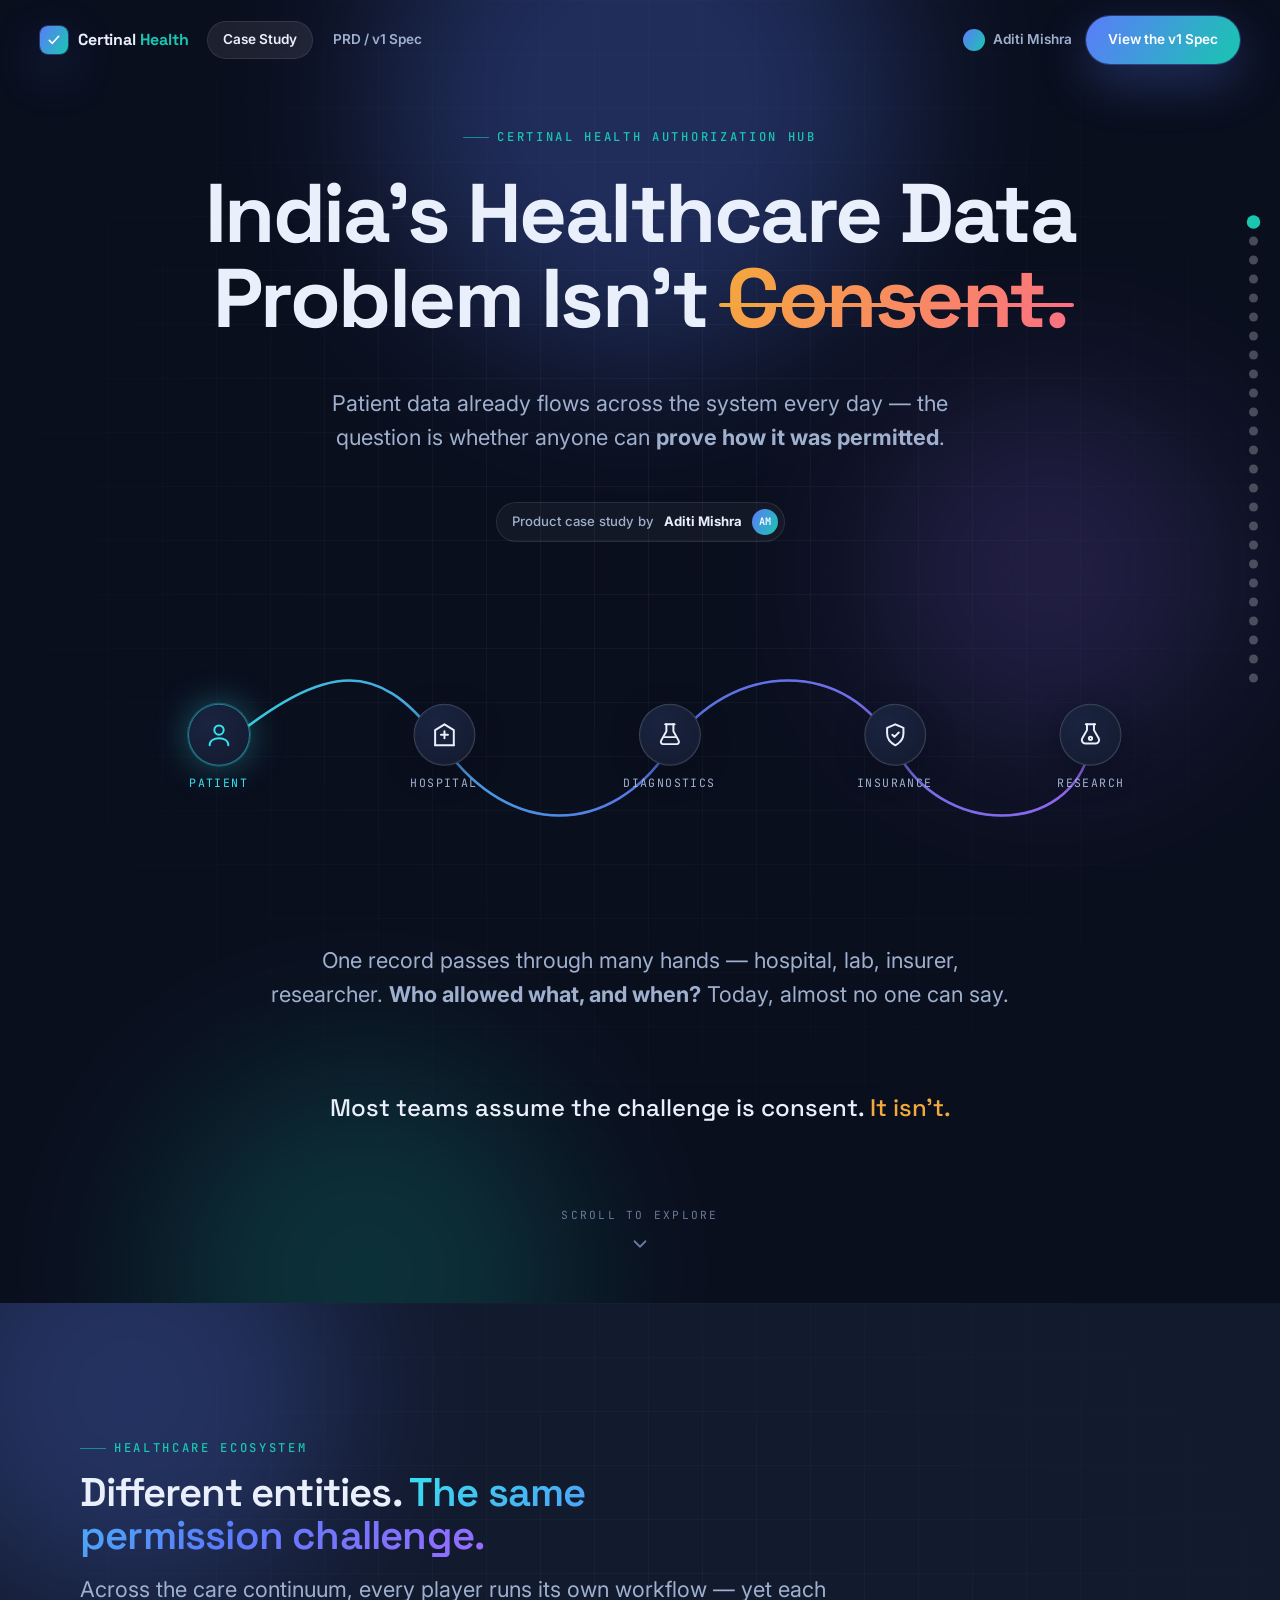
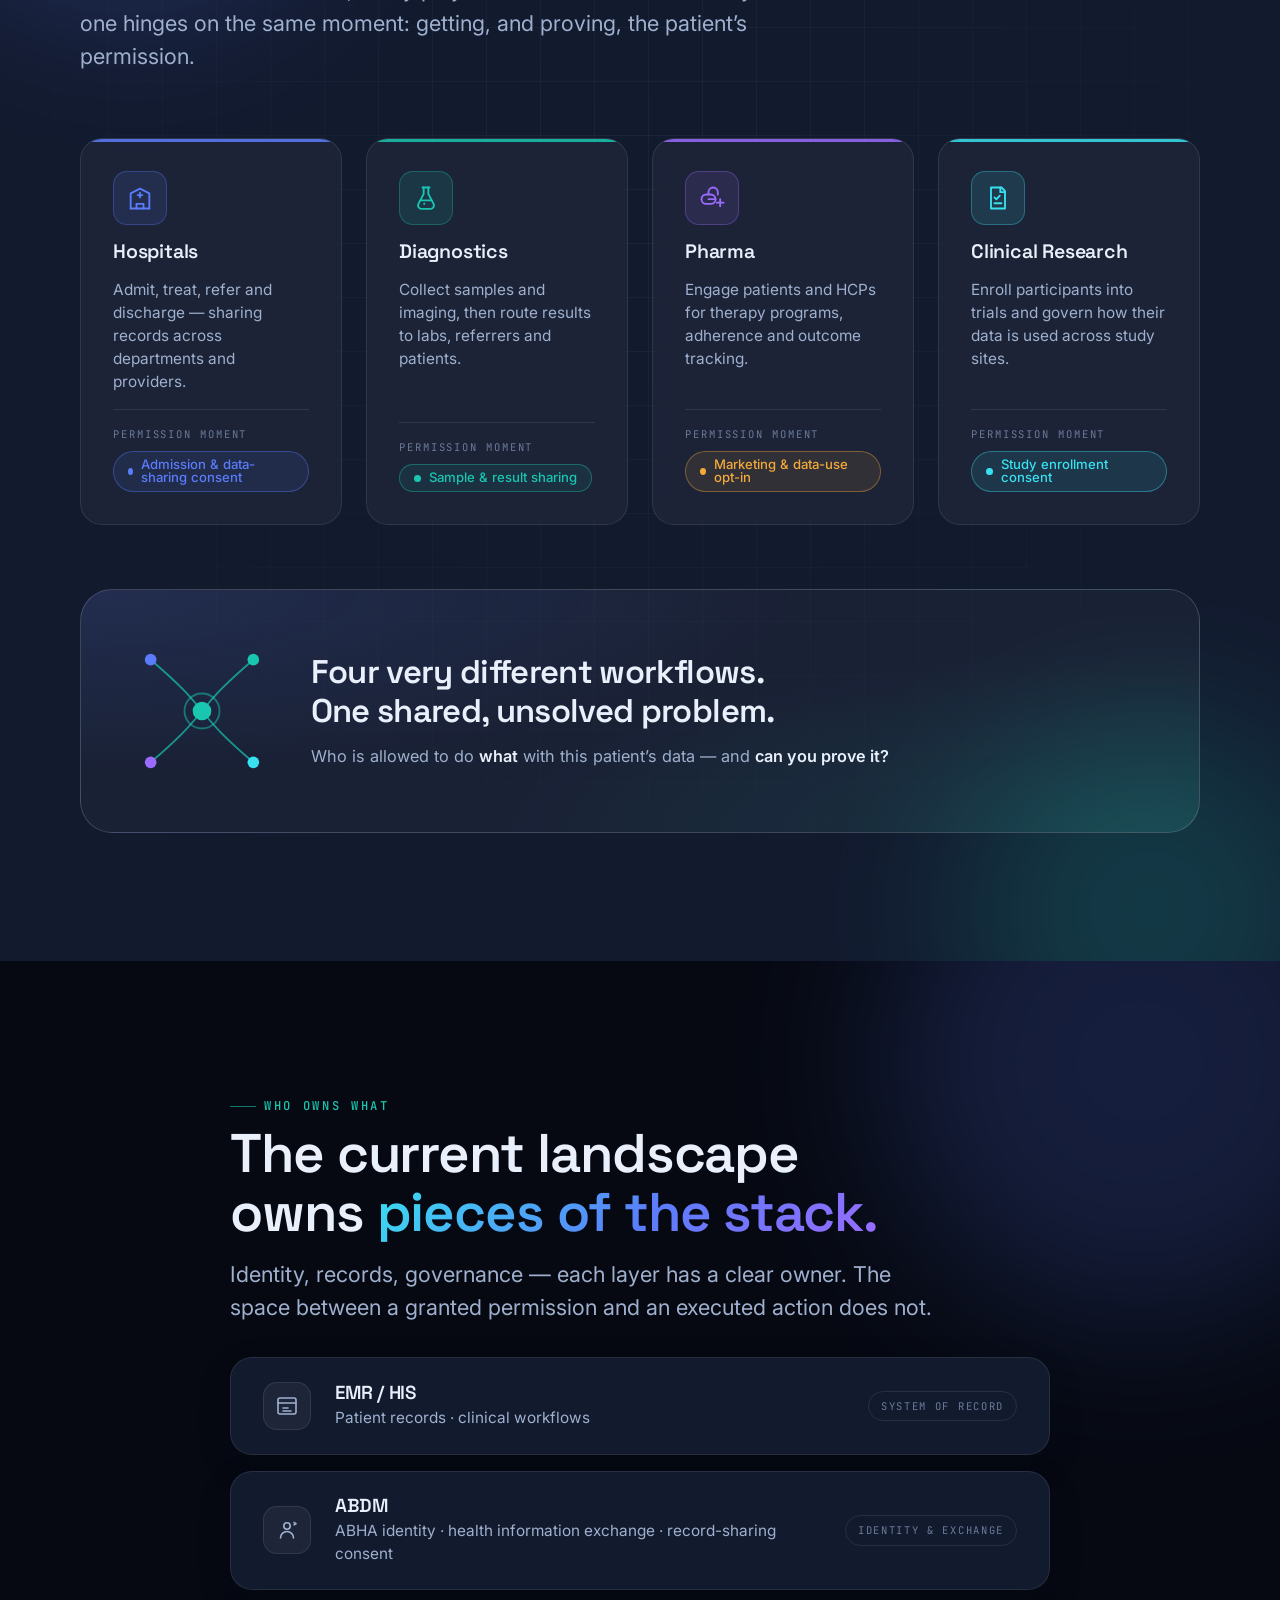
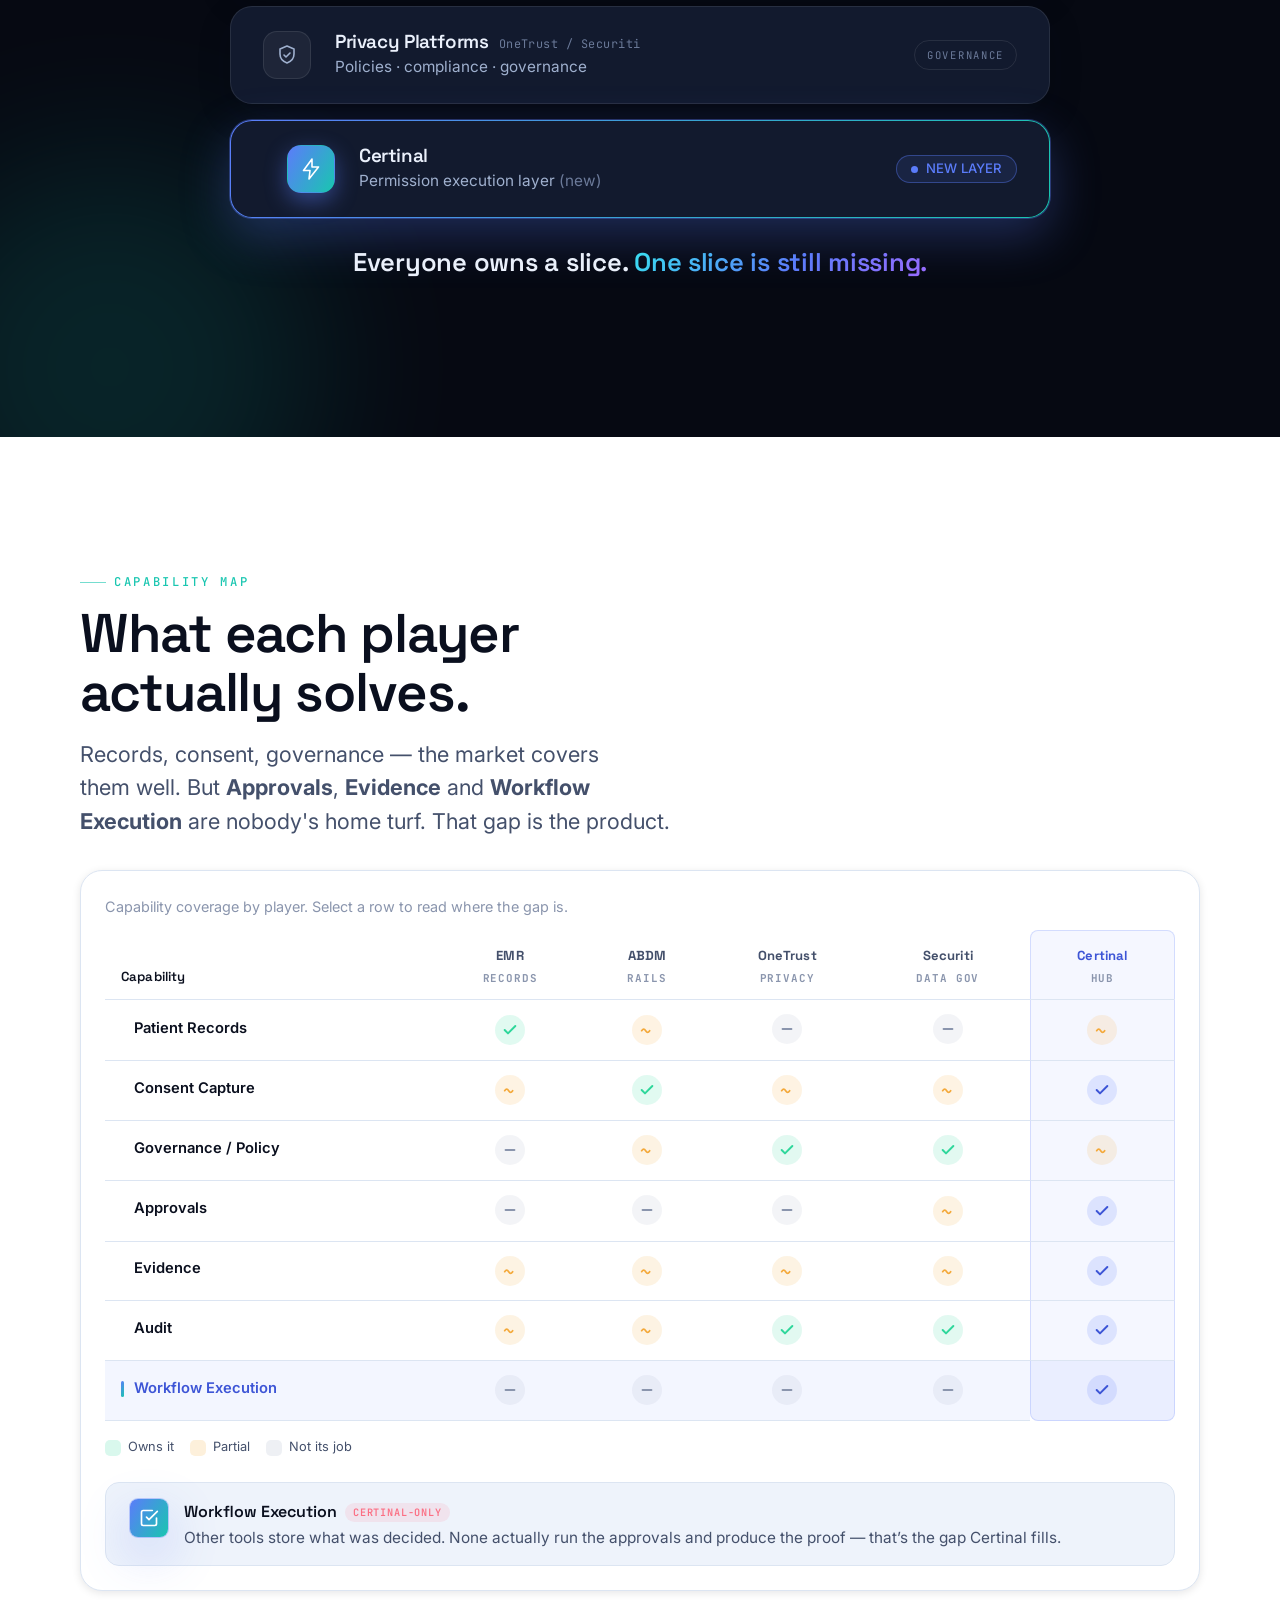
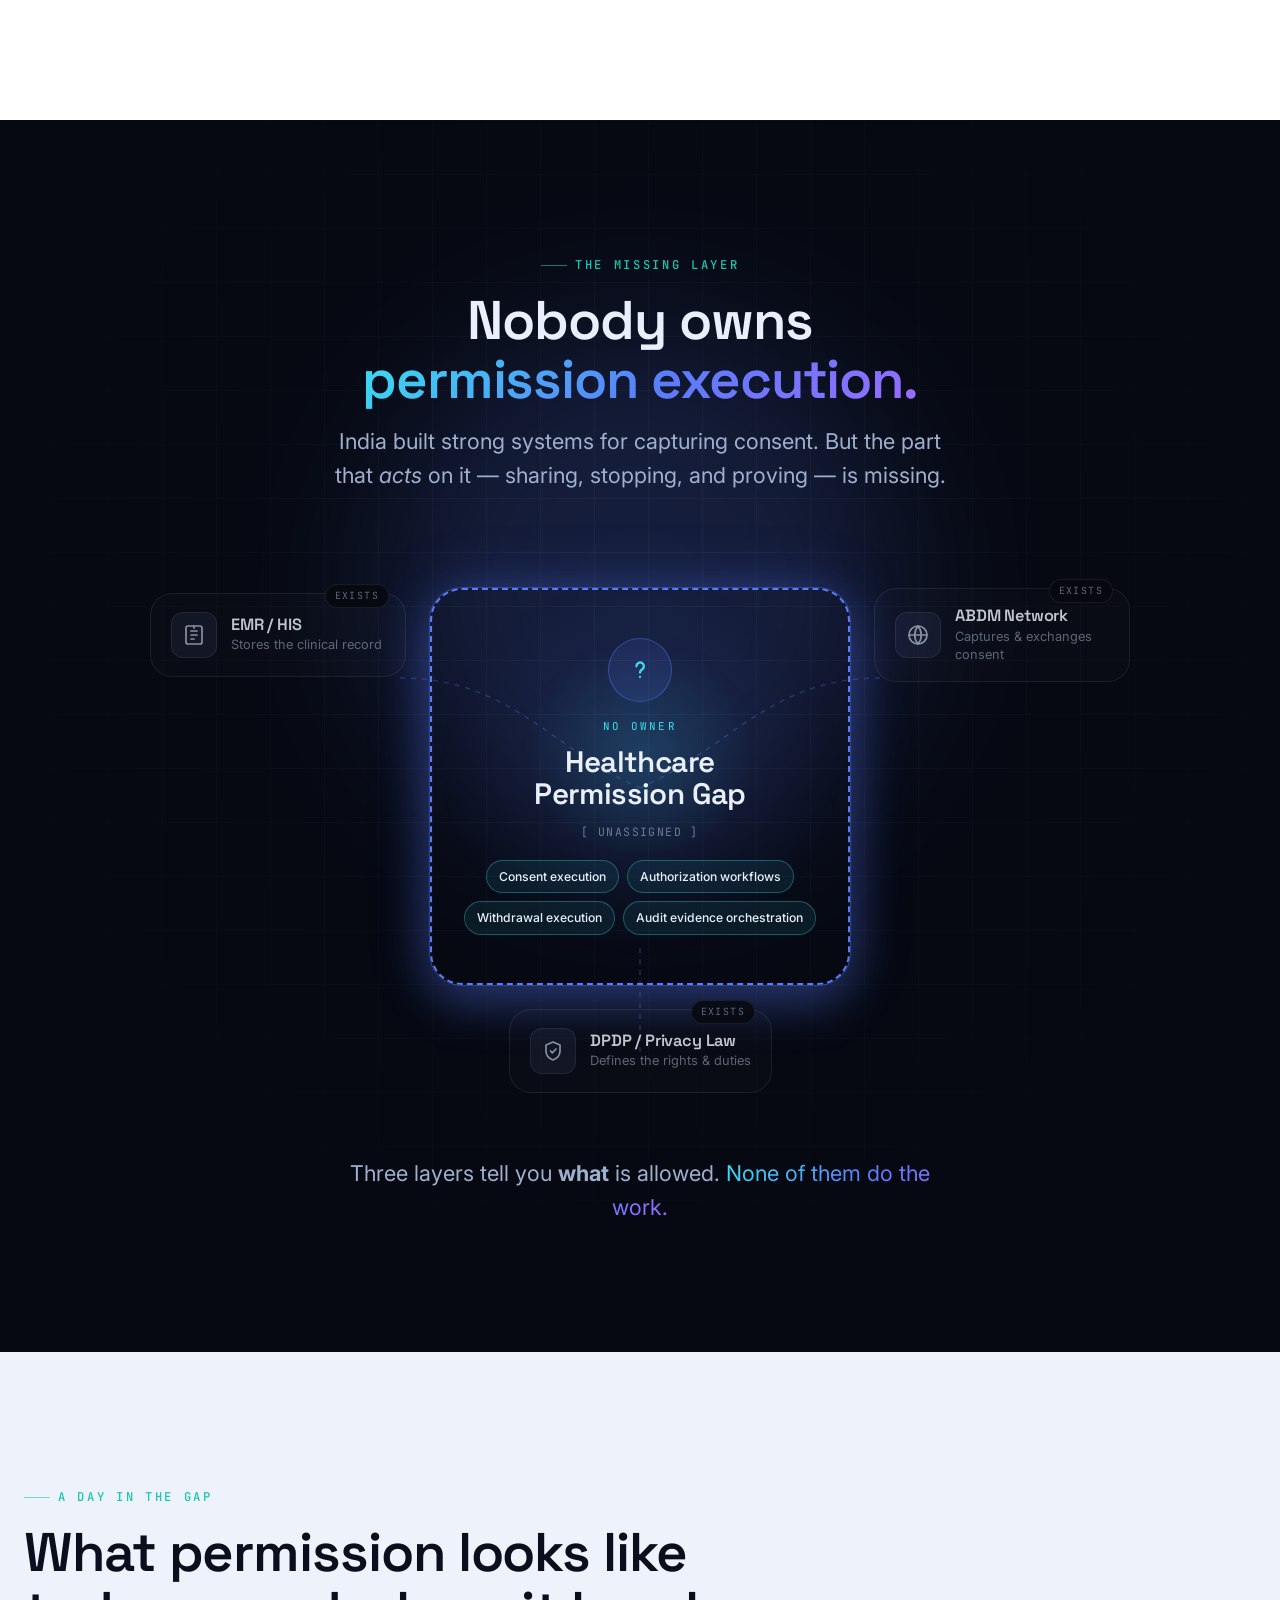
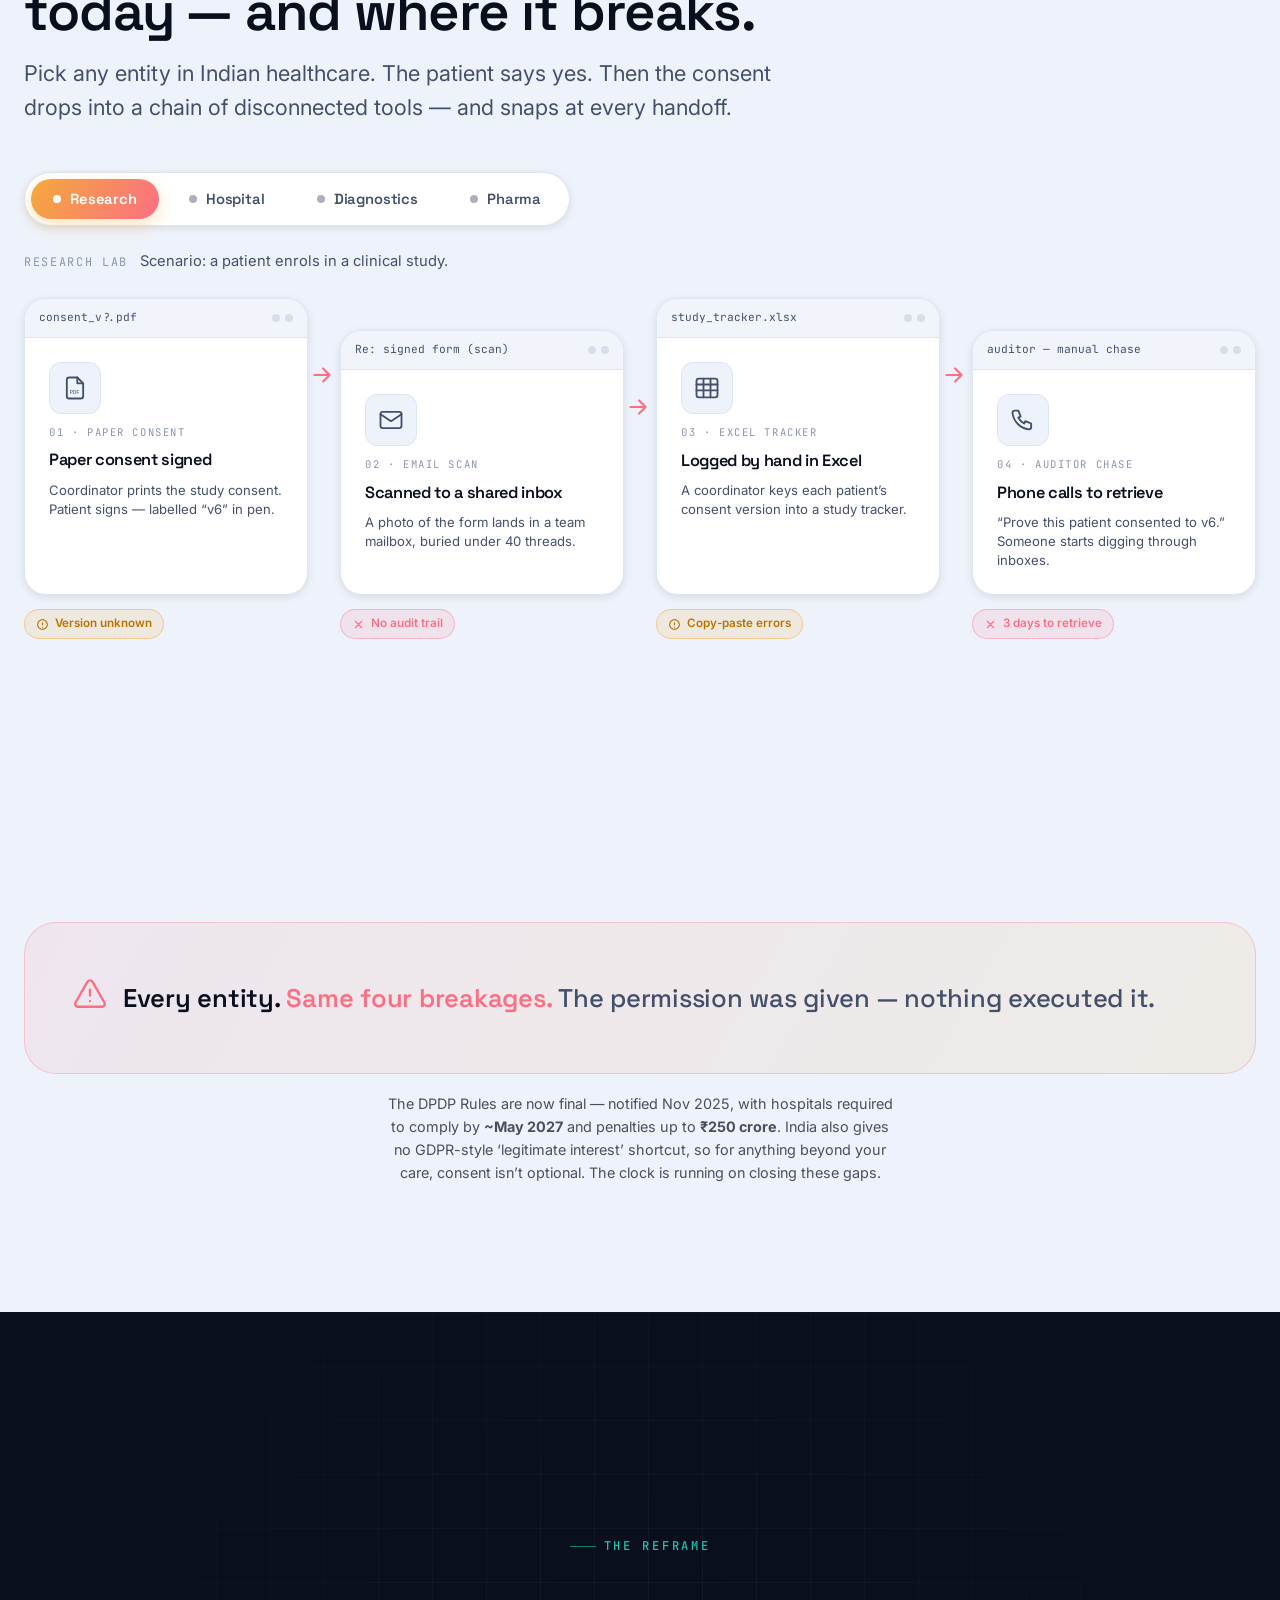
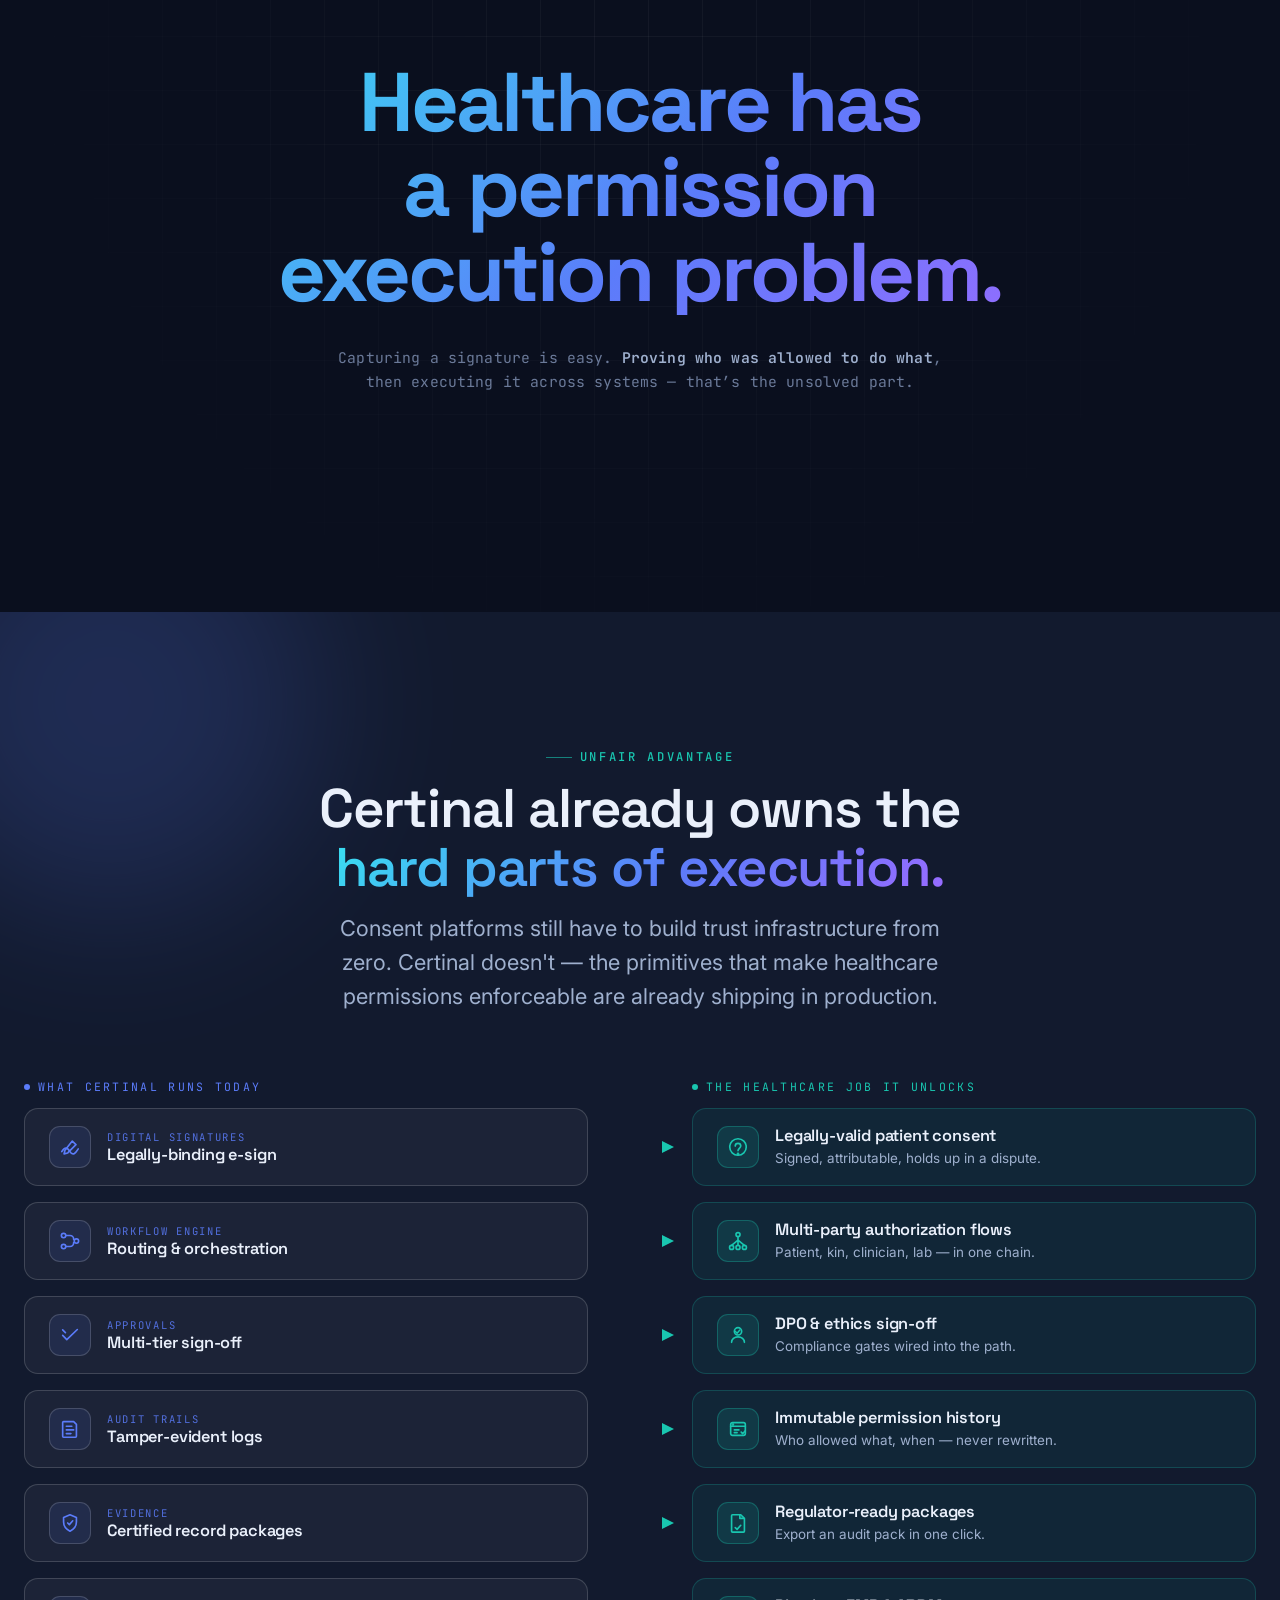
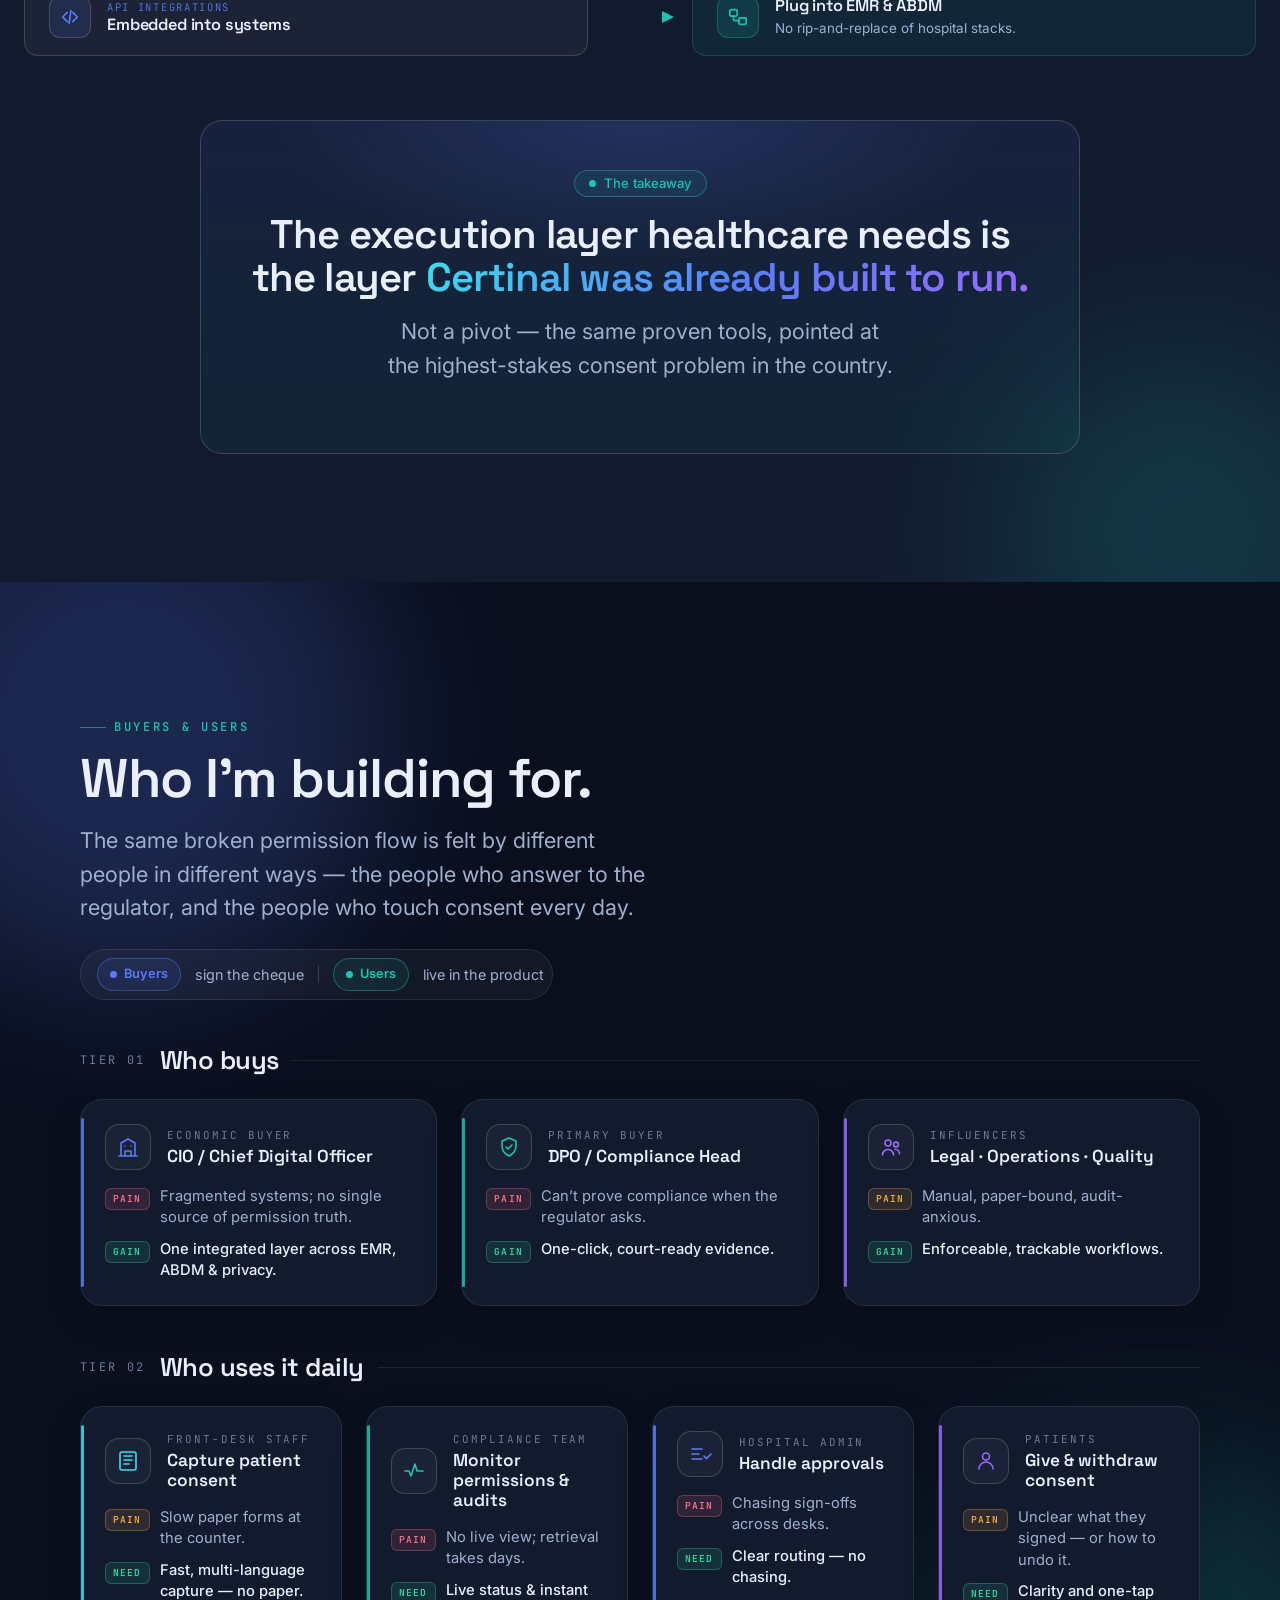
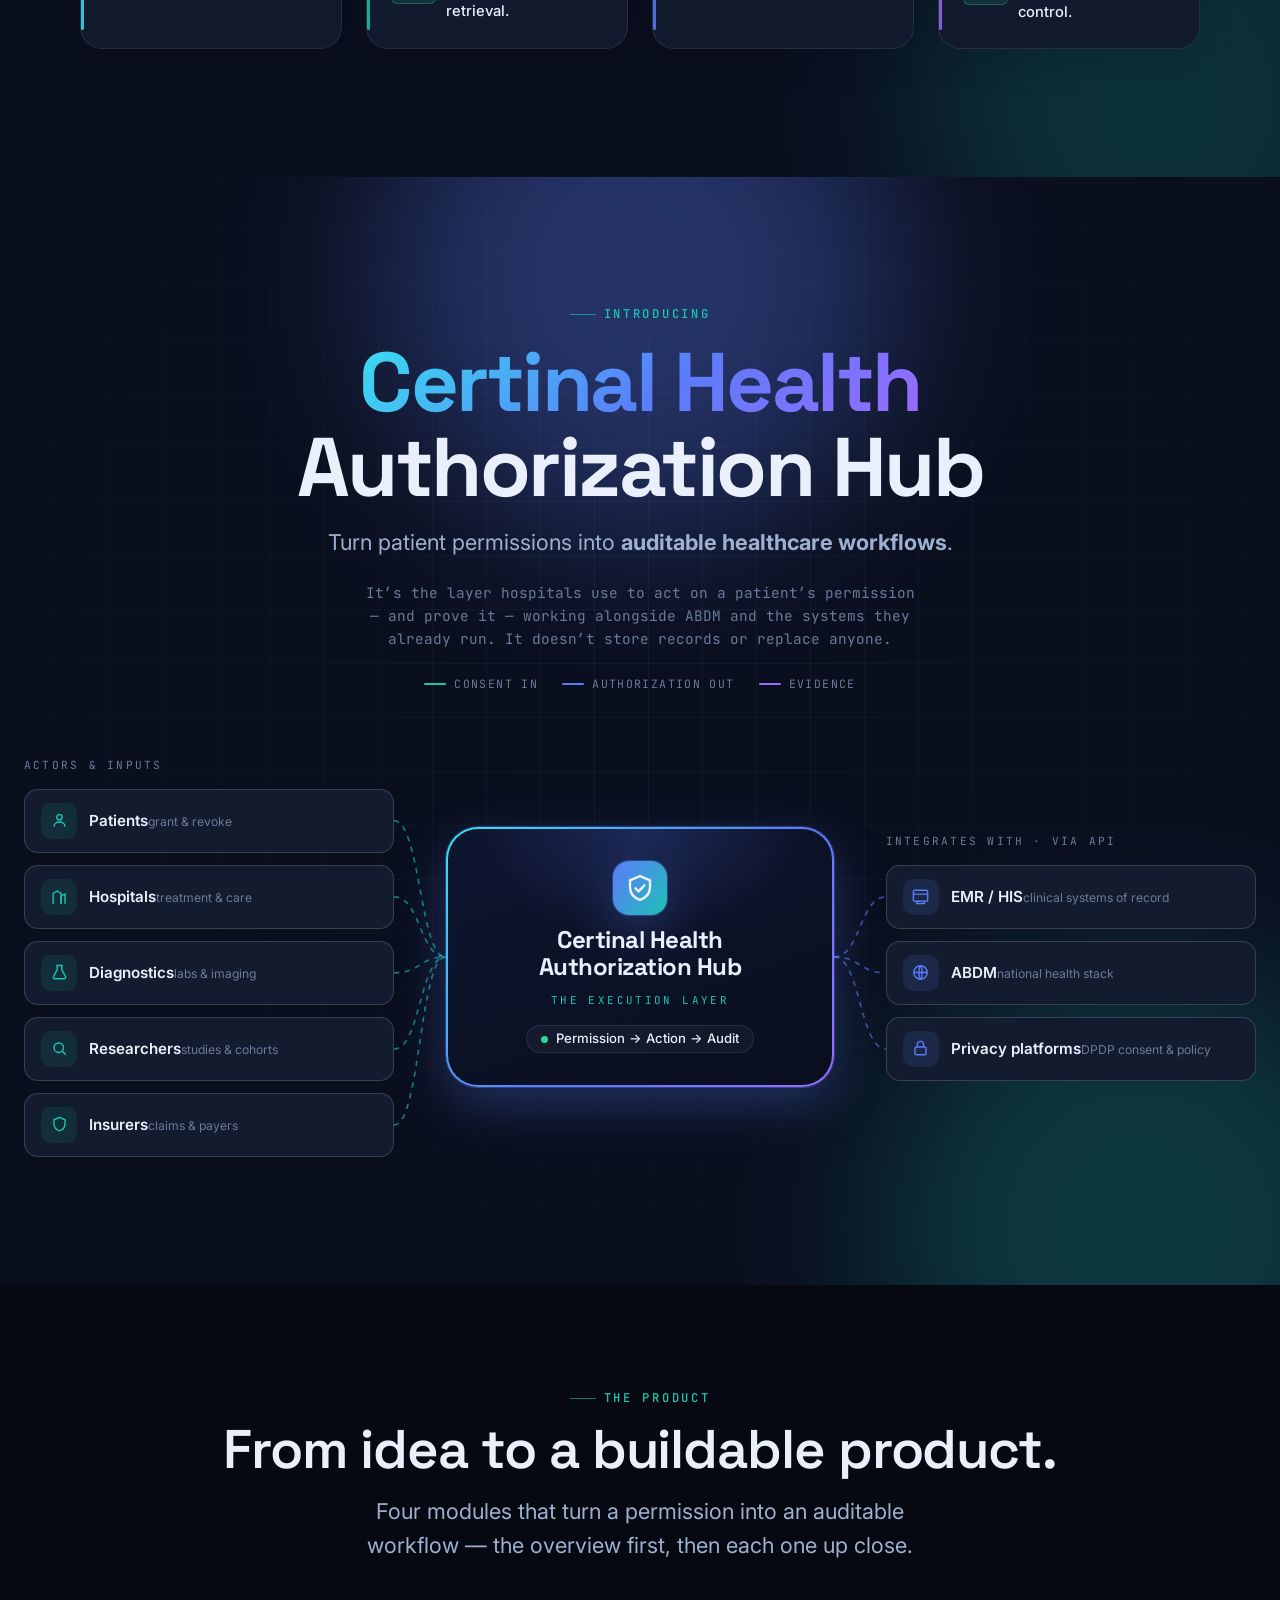
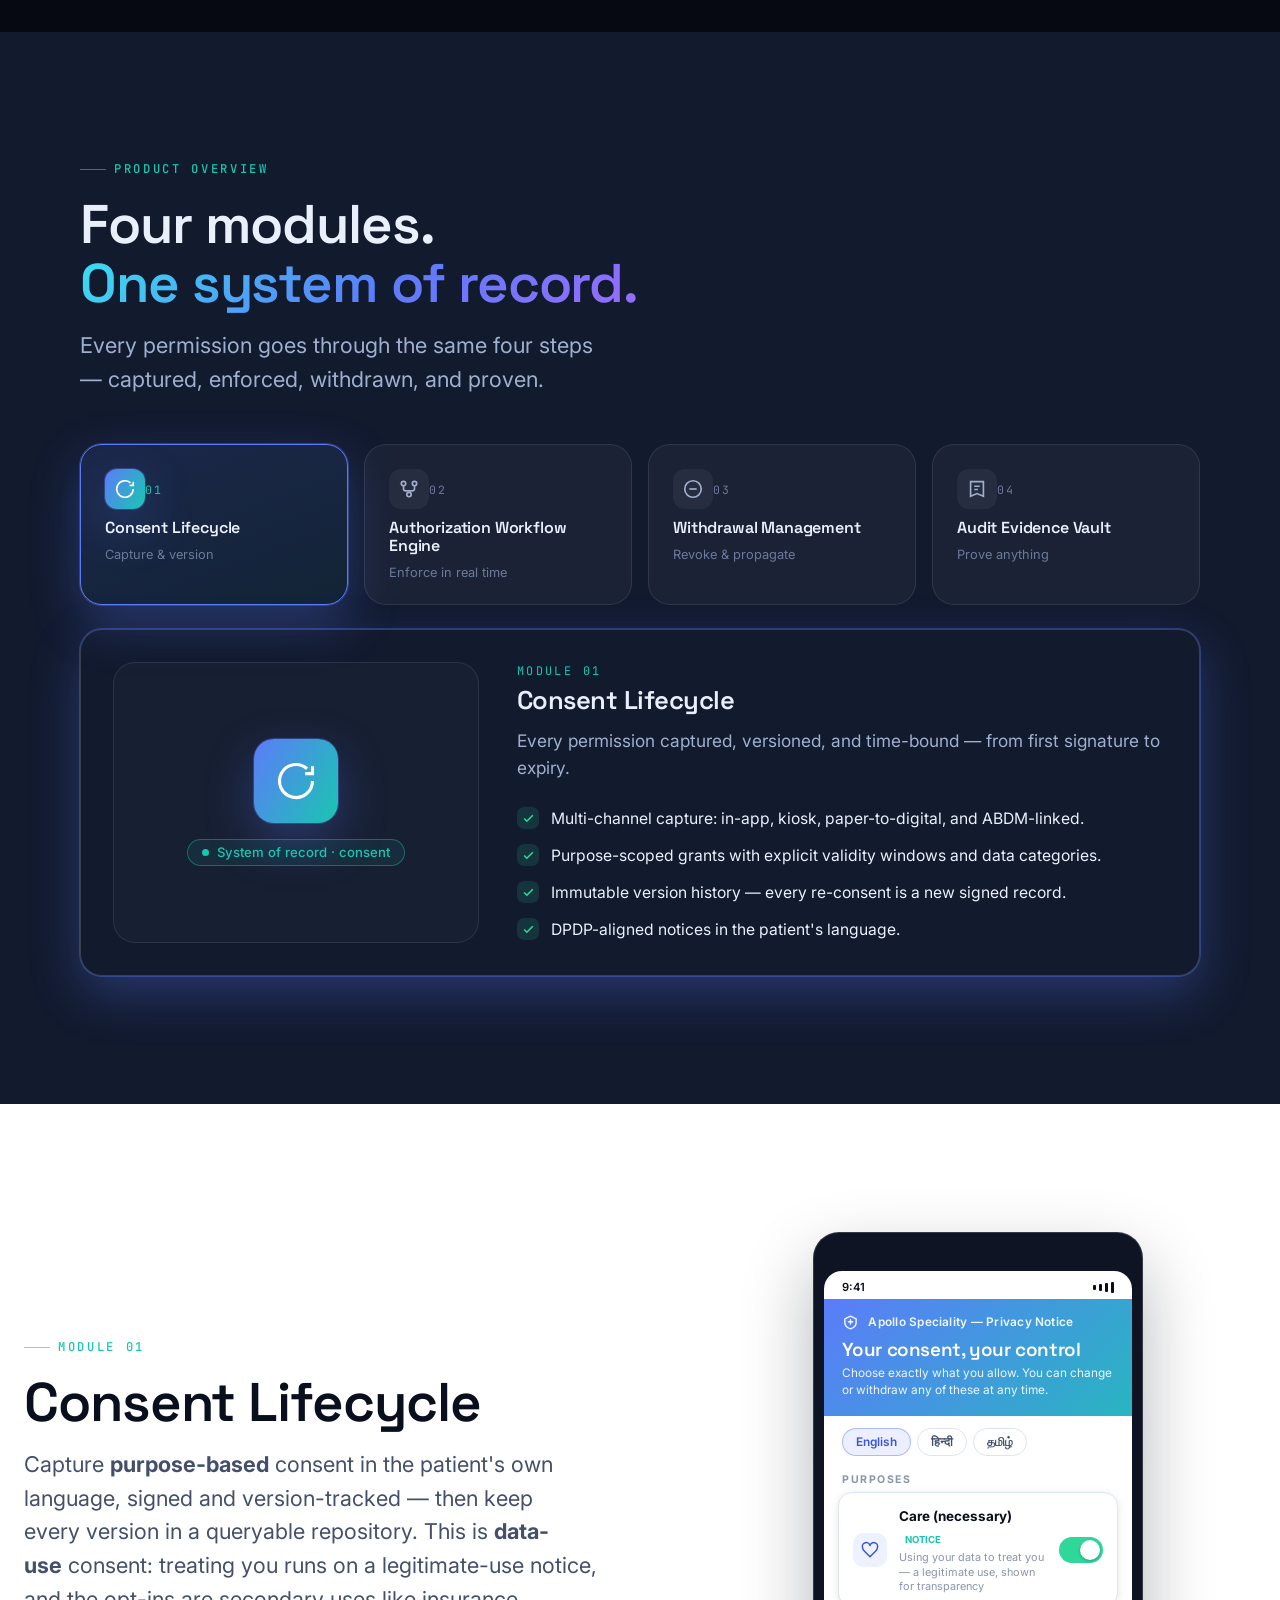
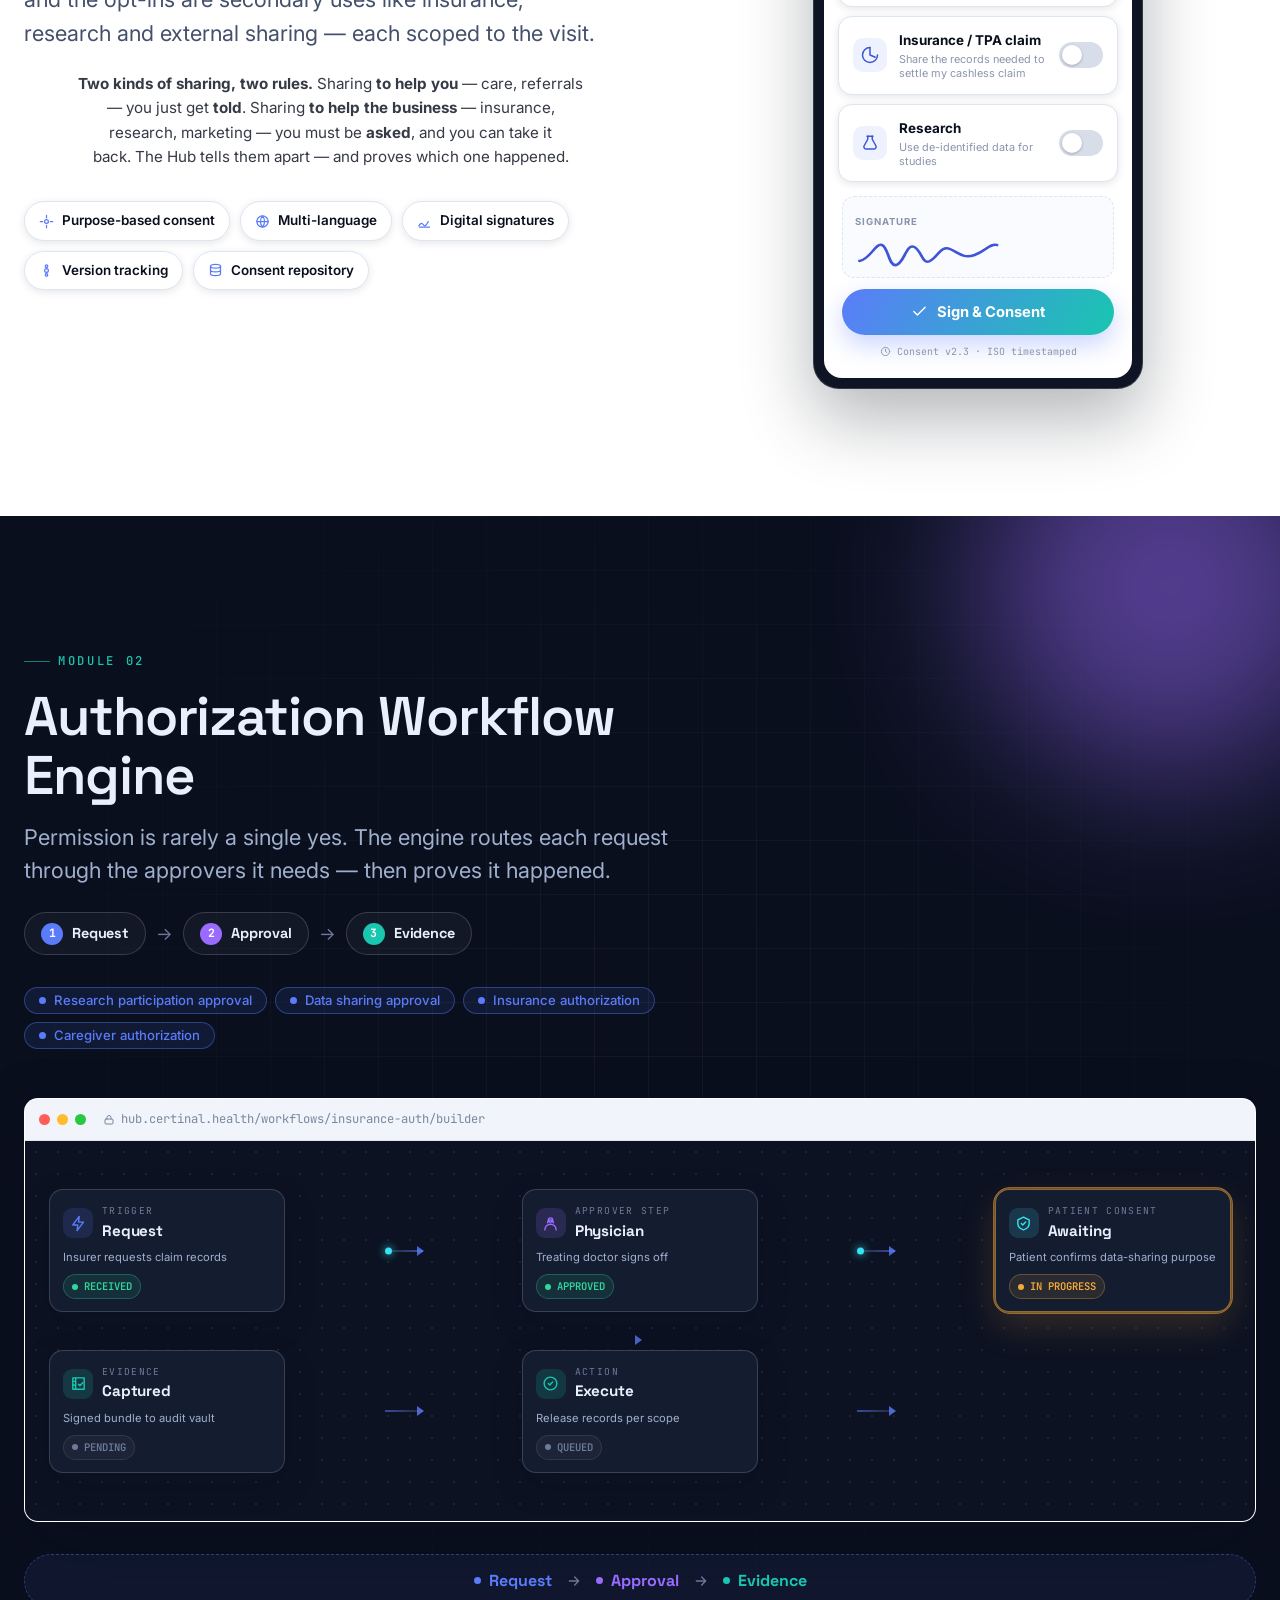
==== commit fc1f22eb: "v2: final sweep — remove last consent-toggle "treatment" framings - Case study s2 ecosystem: hospita" ====
--- a/index.html
+++ b/index.html
@@ -311,7 +311,7 @@
         <p class="s2-desc">Admit, treat, refer and discharge &mdash; sharing records across departments and providers.</p>
         <div class="s2-foot">
           <div class="s2-momlabel">Permission moment</div>
-          <span class="chip chip--brand"><span class="dot"></span>Admission &amp; treatment consent</span>
+          <span class="chip chip--brand"><span class="dot"></span>Admission &amp; data-sharing consent</span>
         </div>
       </article>
 
@@ -2604,7 +2604,7 @@
 <div class="s11-row">
 <span class="s11-ico"><svg viewBox="0 0 24 24" fill="none" stroke="currentColor" stroke-width="2" stroke-linecap="round" stroke-linejoin="round"><path d="M19 14c1.5-1.5 3-3.4 3-5.5A3.5 3.5 0 0 0 12 6 3.5 3.5 0 0 0 2 8.5C2 10.6 3.5 12.5 5 14l7 7z"/></svg></span>
 <div class="s11-meta"><div class="t s11-l-t0">Care (necessary)<span class="s11-req">NOTICE</span></div><div class="d s11-l-d0">Using your data to treat you &mdash; a legitimate use, shown for transparency</div></div>
-<button type="button" class="s11-sw" role="switch" aria-checked="true" aria-label="Treatment consent"></button>
+<button type="button" class="s11-sw" role="switch" aria-checked="true" aria-label="Data use for care"></button>
 </div>
 <div class="s11-row">
 <span class="s11-ico"><svg viewBox="0 0 24 24" fill="none" stroke="currentColor" stroke-width="2" stroke-linecap="round" stroke-linejoin="round"><path d="M12 2a10 10 0 1 0 10 10"/><path d="M12 2v10l7 3"/></svg></span>
@@ -2627,7 +2627,7 @@
 </div>
 </div>
 <script>(function(){var s=document.getElementById('s11');if(!s)return;
-var L={en:{org:'Apollo Speciality — Privacy Notice',title:'Your consent, your control',sub:'Choose exactly what you allow. You can change or withdraw any of these at any time.',t:['Treatment','Diagnostics sharing','Research'],d:['Use my records to provide care','Share lab & imaging with my care team','Use de-identified data for studies'],sign:'Sign & Consent'},hi:{org:'अपोलो — गोपनीयता सूचना',title:'आपकी सहमति, आपका नियंत्रण',sub:'चुनें कि आप क्या अनुमति देते हैं। आप इसे कभी भी बदल सकते हैं।',t:['इलाज','निदान साझाकरण','अनुसंधान'],d:['देखभाल के लिए मेरे रिकॉर्ड','लैब और इमेजिंग साझा करें','अध्ययन हेतु गुमनाम डेटा'],sign:'हस्ताक्षर करें'},ta:{org:'அபோலோ — தனியுரிமை அறிவிப்பு',title:'உங்கள் ஒப்புதல், உங்கள் கட்டுப்பாடு',sub:'நீங்கள் அனுமதிக்கும் ஒன்றைத் தேர்ந்தெடுக்கவும்.',t:['சிகிச்சை','கண்டறிதல்','ஆராய்ச்சி'],d:['சிகிச்சைக்காக பதிவுகள்','ஆய்வக் கூடுடன் பகிர்','அடையாளமற்ற தரவு'],sign:'கையொப்மிடு'}};
+var L={en:{org:'Apollo Speciality — Privacy Notice',title:'Your consent, your control',sub:'Choose exactly what you allow. You can change or withdraw any of these at any time.',t:['Care (necessary)','Insurance / TPA claim','Research'],d:['Using your data to treat you — a legitimate use','Share records to settle my cashless claim','Use de-identified data for studies'],sign:'Sign & Consent'},hi:{org:'अपोलो — गोपनीयता सूचना',title:'आपकी सहमति, आपका नियंत्रण',sub:'चुनें कि आप क्या अनुमति देते हैं। आप इसे कभी भी बदल सकते हैं।',t:['देखभाल (आवश्यक)','बीमा / TPA दावा','अनुसंधान'],d:['देखभाल के लिए मेरे रिकॉर्ड','लैब और इमेजिंग साझा करें','अध्ययन हेतु गुमनाम डेटा'],sign:'हस्ताक्षर करें'},ta:{org:'அபோலோ — தனியுரிமை அறிவிப்பு',title:'உங்கள் ஒப்புதல், உங்கள் கட்டுப்பாடு',sub:'நீங்கள் அனுமதிக்கும் ஒன்றைத் தேர்ந்தெடுக்கவும்.',t:['பராமரிப்பு (அவசியம்)','காப்பீடு / TPA','ஆராய்ச்சி'],d:['சிகிச்சைக்காக பதிவுகள்','ஆய்வக் கூடுடன் பகிர்','அடையாளமற்ற தரவு'],sign:'கையொப்மிடு'}};
 function apply(k){var x=L[k];if(!x)return;var by=function(c){return s.querySelector(c)};by('#s11-org').textContent=x.org;by('#s11-title').textContent=x.title;by('#s11-sub').textContent=x.sub;for(var i=0;i<3;i++){var t=s.querySelector('.s11-l-t'+i);var d=s.querySelector('.s11-l-d'+i);if(t)t.childNodes[0].nodeValue=x.t[i];if(d)d.textContent=x.d[i];}by('#s11-signlabel').textContent=x.sign;}
 s.querySelectorAll('.s11-langbtn').forEach(function(b){b.addEventListener('click',function(){s.querySelectorAll('.s11-langbtn').forEach(function(o){o.setAttribute('aria-pressed','false');});b.setAttribute('aria-pressed','true');apply(b.getAttribute('data-lang'));});});
 s.querySelectorAll('.s11-sw').forEach(function(sw){sw.addEventListener('click',function(){sw.setAttribute('aria-checked',sw.getAttribute('aria-checked')==='true'?'false':'true');});});
@@ -3328,7 +3328,7 @@
                 </div>
 
                 <!-- BRANCH: REFUSAL (edge) -->
-                <div class="s15-screen" data-s15-step="branch" role="group" aria-label="Treatment consent needed">
+                <div class="s15-screen" data-s15-step="branch" role="group" aria-label="Data use for care needed">
                   <div class="s15-branchcalm"><svg width="11" height="11" viewBox="0 0 24 24" fill="none" stroke="currentColor" stroke-width="2.6"><path d="M12 8v5M12 16.5v.5"/><circle cx="12" cy="12" r="9"/></svg>Care is not blocked</div>
                   <div class="s15-branchicon"><svg width="26" height="26" viewBox="0 0 24 24" fill="none" stroke="currentColor" stroke-width="2"><path d="M12 3l9 16H3L12 3z"/><path d="M12 10v4M12 16.5v.3"/></svg></div>
                   <h3 class="s15-scrtitle">This data use is necessary for your care.</h3>
@@ -3357,7 +3357,7 @@
                         <svg width="150" height="46" viewBox="0 0 150 46" fill="none" stroke="var(--brand)" stroke-width="2.4" stroke-linecap="round"><path d="M8 32c10-18 16 8 24-2s10-16 18-6 12 14 22 2 16-10 26-4 14 8 22 2"/></svg>
                       </div>
                       <div class="s15-noticecard" style="margin-top:14px;">
-                        <div class="s15-noticeitem" style="padding:11px 14px;"><span class="s15-noticeico ok"><svg width="15" height="15" viewBox="0 0 24 24" fill="none" stroke="currentColor" stroke-width="2.4"><path d="M9 12l2 2 4-4"/></svg></span><div><div class="s15-noticet">Treatment</div><div class="s15-noticed" id="s15-sumtreatment">Allowed</div></div></div>
+                        <div class="s15-noticeitem" style="padding:11px 14px;"><span class="s15-noticeico ok"><svg width="15" height="15" viewBox="0 0 24 24" fill="none" stroke="currentColor" stroke-width="2.4"><path d="M9 12l2 2 4-4"/></svg></span><div><div class="s15-noticet">Care (necessary)</div><div class="s15-noticed" id="s15-sumtreatment">Noted</div></div></div>
                         <div class="s15-noticeitem" style="padding:11px 14px;"><span class="s15-noticeico" id="s15-icodiag"><svg width="15" height="15" viewBox="0 0 24 24" fill="none" stroke="currentColor" stroke-width="2.4"><path d="M9 12l2 2 4-4"/></svg></span><div><div class="s15-noticet">Diagnostics sharing</div><div class="s15-noticed" id="s15-sumdiag">Allowed</div></div></div>
                         <div class="s15-noticeitem" style="padding:11px 14px;"><span class="s15-noticeico" id="s15-icoresearch" style="background:rgba(138,149,173,.16);color:var(--ink-faint);"><svg width="15" height="15" viewBox="0 0 24 24" fill="none" stroke="currentColor" stroke-width="2.4"><path d="M6 12h12"/></svg></span><div><div class="s15-noticet">Research</div><div class="s15-noticed" id="s15-sumresearch">Declined</div></div></div>
                       </div>
@@ -4427,7 +4427,7 @@
                 <div class="s16b-grantcard">
                   <div class="s16b-grantrow">
                     <span class="s16b-gico"><svg width="17" height="17" viewBox="0 0 24 24" fill="none" stroke="currentColor" stroke-width="2"><path d="M12 5v14M5 12h14"/></svg></span>
-                    <span class="s16b-gname">Treatment<span>Required for your care</span></span>
+                    <span class="s16b-gname">Care data (necessary)<span>Used to treat you · legitimate use</span></span>
                     <span class="s16b-gstate">Active · locked</span>
                   </div>
                   <div class="s16b-grantrow">
@@ -4446,11 +4446,11 @@
                 <div class="s16b-choice" role="group" aria-label="Withdrawal scope">
                   <button type="button" class="s16b-cbtn" data-scope="research" aria-pressed="true">
                     <span class="s16b-crad"></span>
-                    <span class="s16b-ctxt"><h6>Just Research use</h6><p>Keep treatment &amp; diagnostics. Pull my data out of research only.</p></span>
+                    <span class="s16b-ctxt"><h6>Just Research use</h6><p>Keep care &amp; diagnostics. Pull my data out of research only.</p></span>
                   </button>
                   <button type="button" class="s16b-cbtn" data-scope="full" aria-pressed="false">
                     <span class="s16b-crad"></span>
-                    <span class="s16b-ctxt"><h6>Everything I can</h6><p>Withdraw all optional purposes. Treatment stays (legally required).</p></span>
+                    <span class="s16b-ctxt"><h6>Everything I can</h6><p>Withdraw all optional purposes. Care data stays (legally required).</p></span>
                   </button>
                 </div>
 
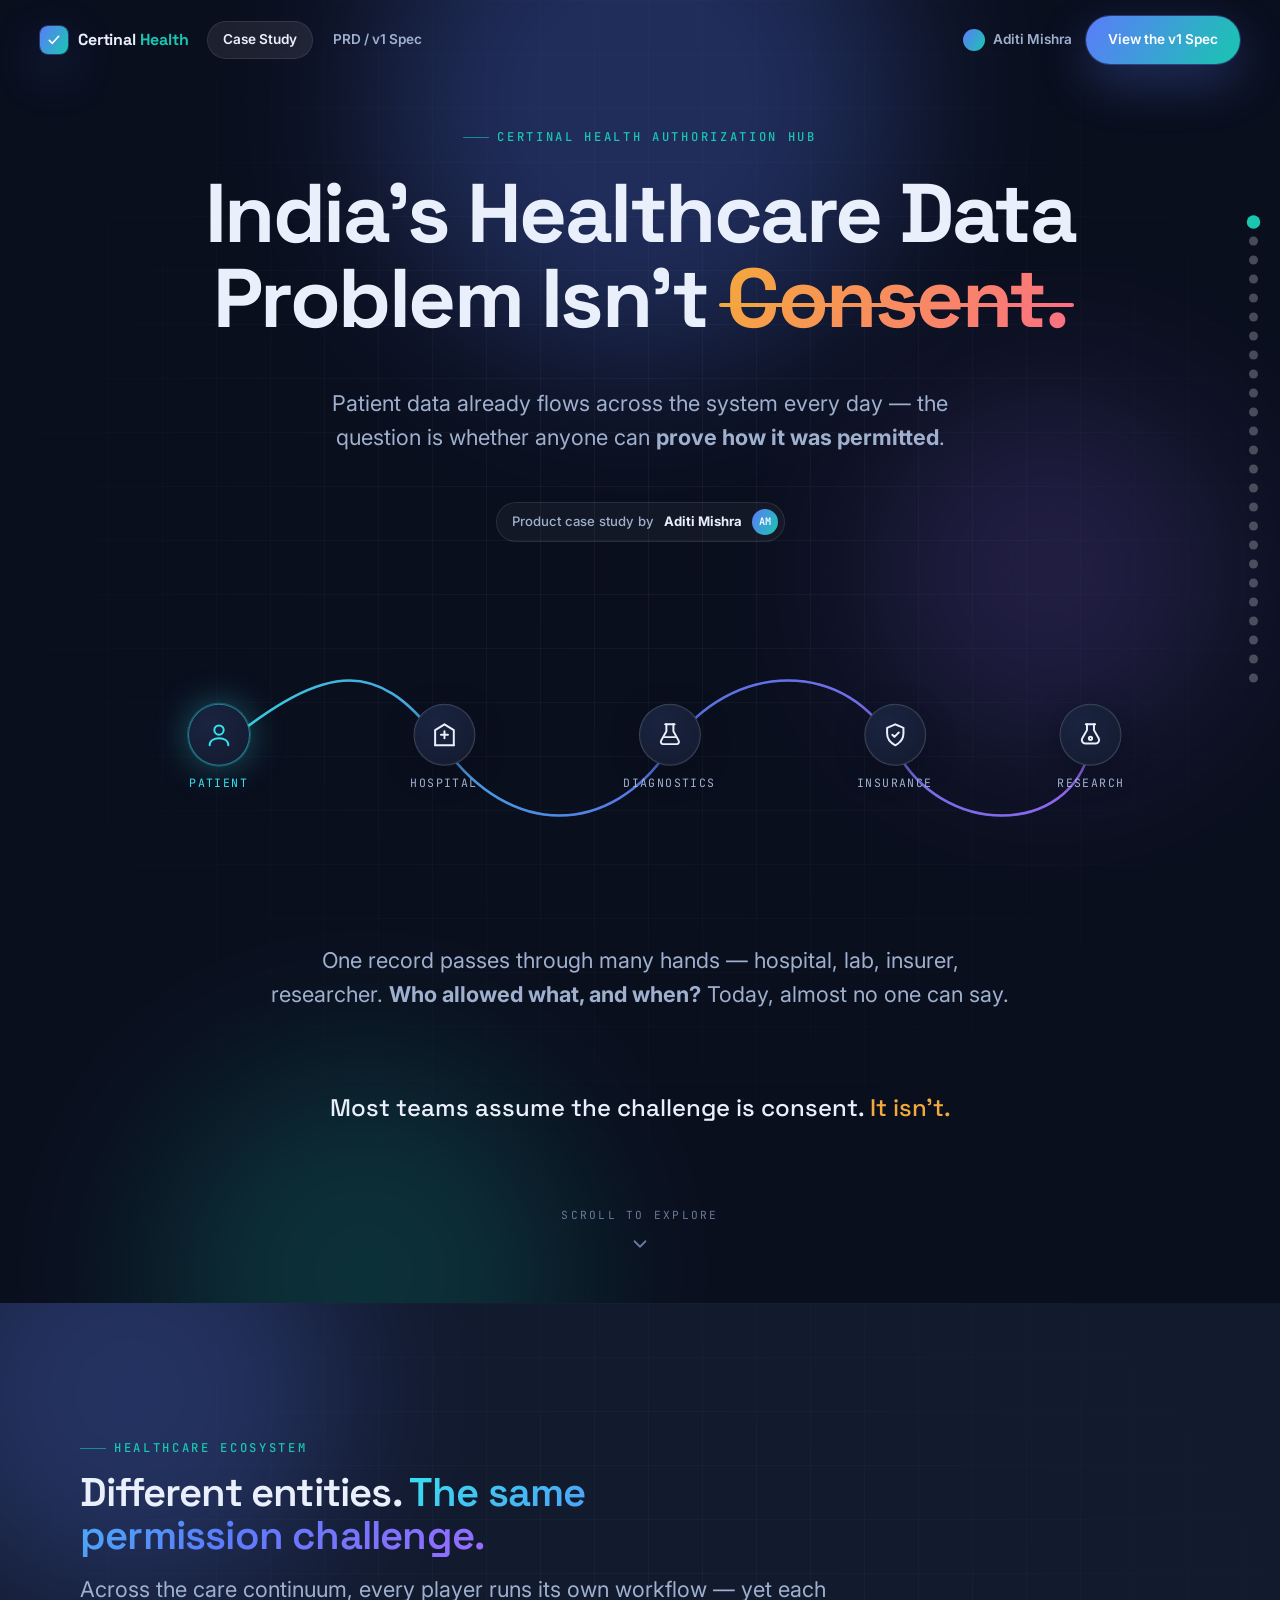
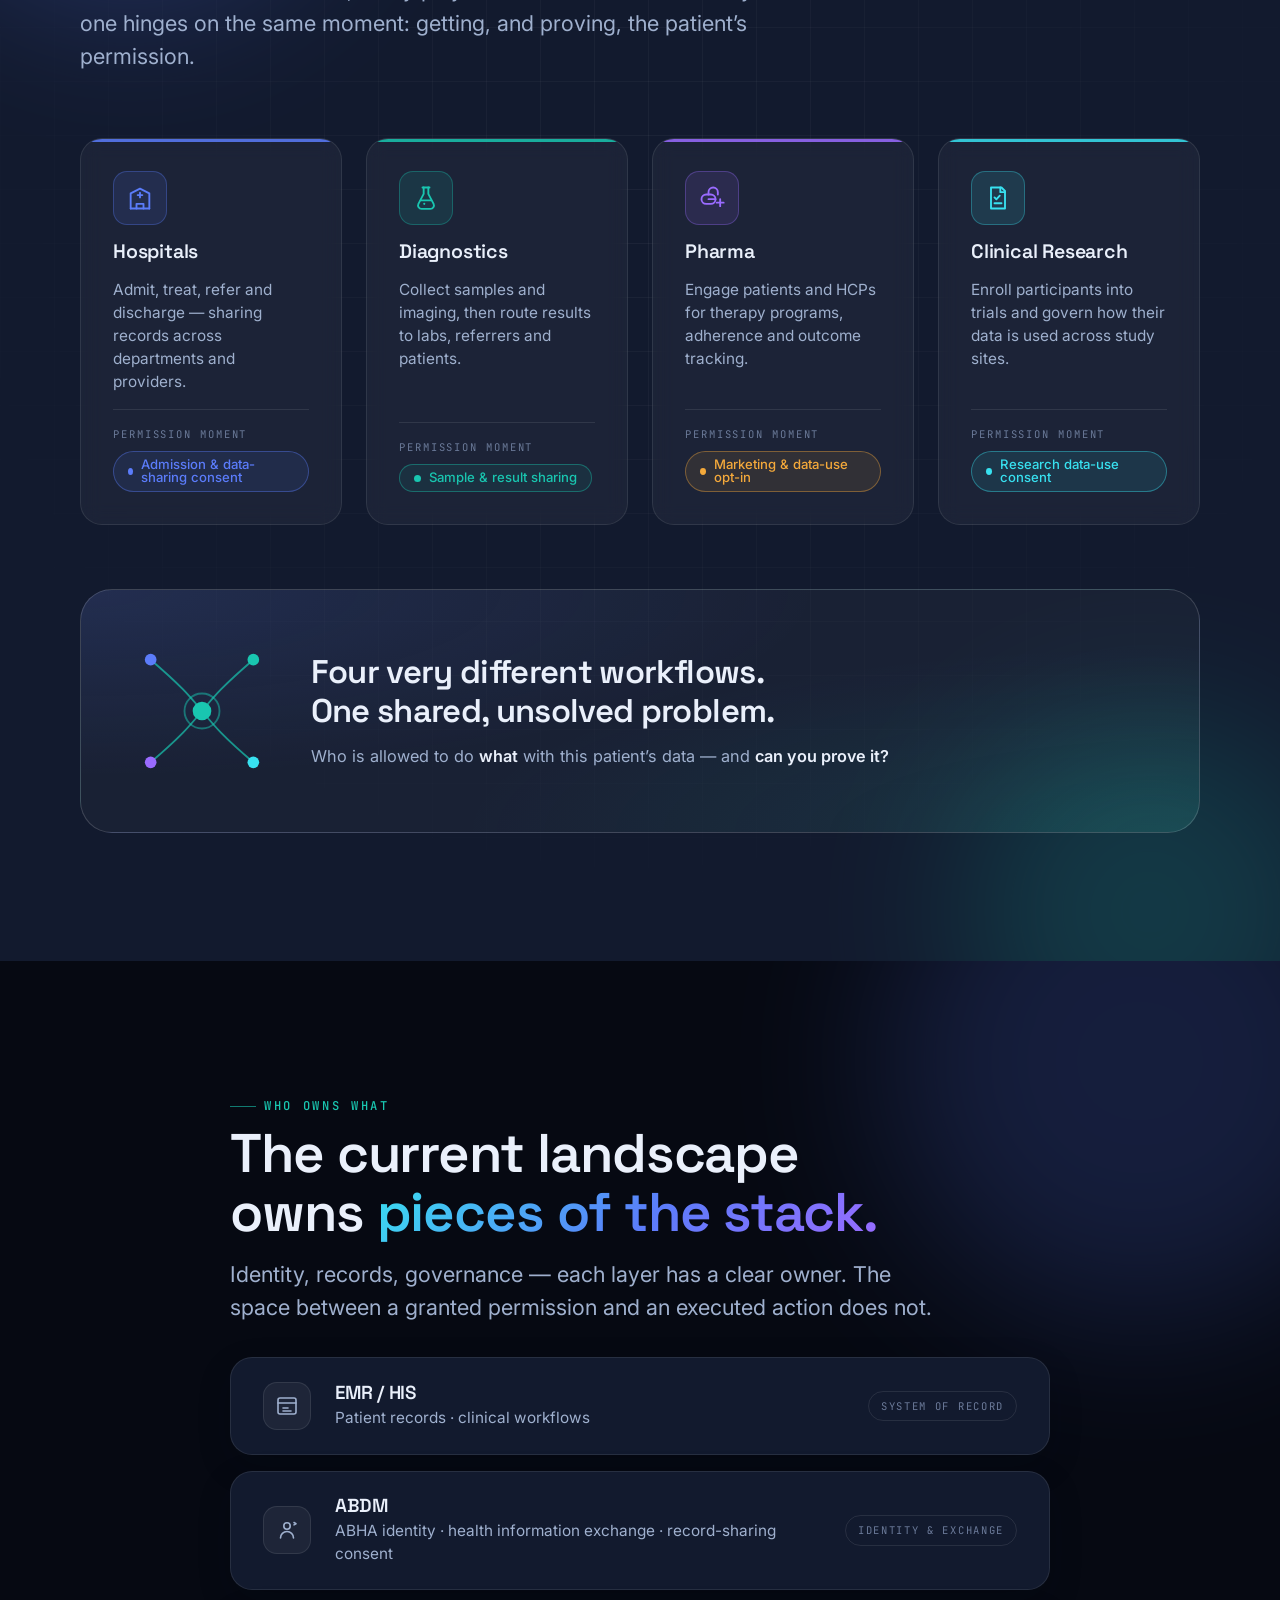
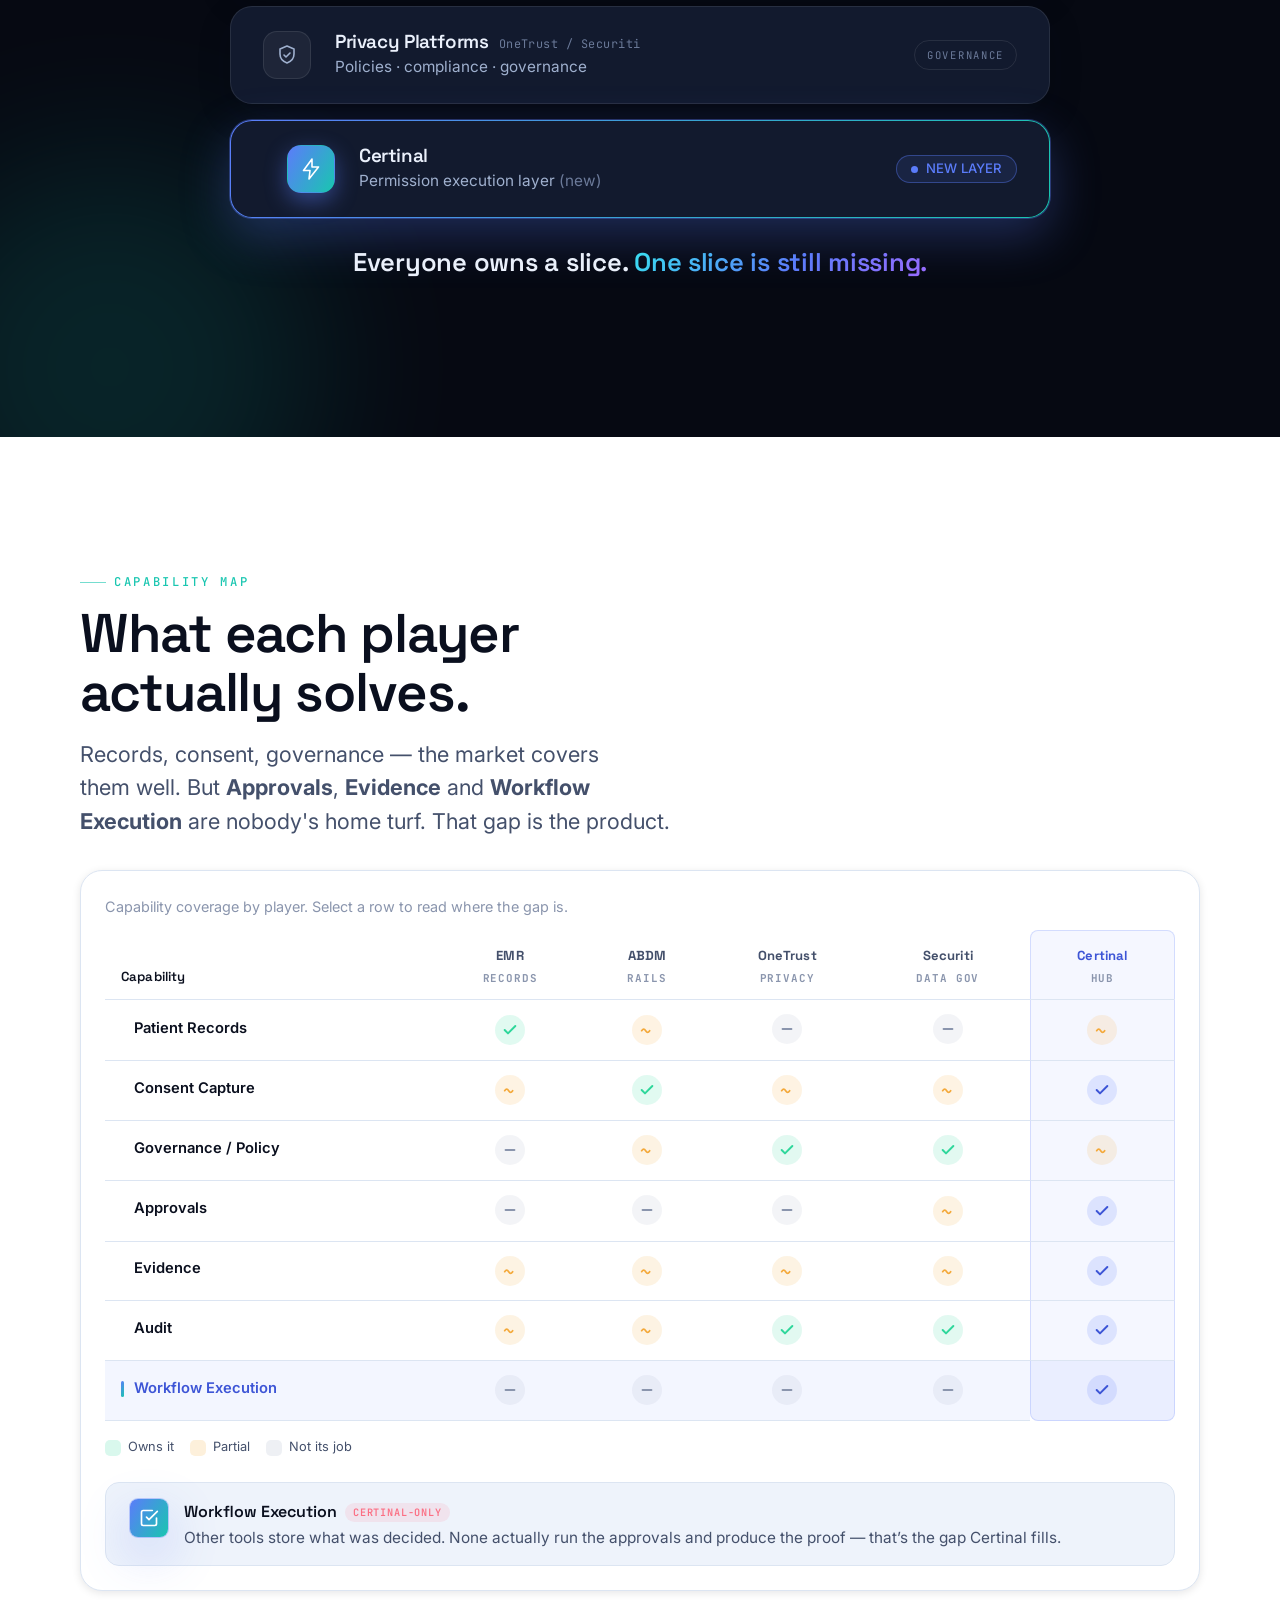
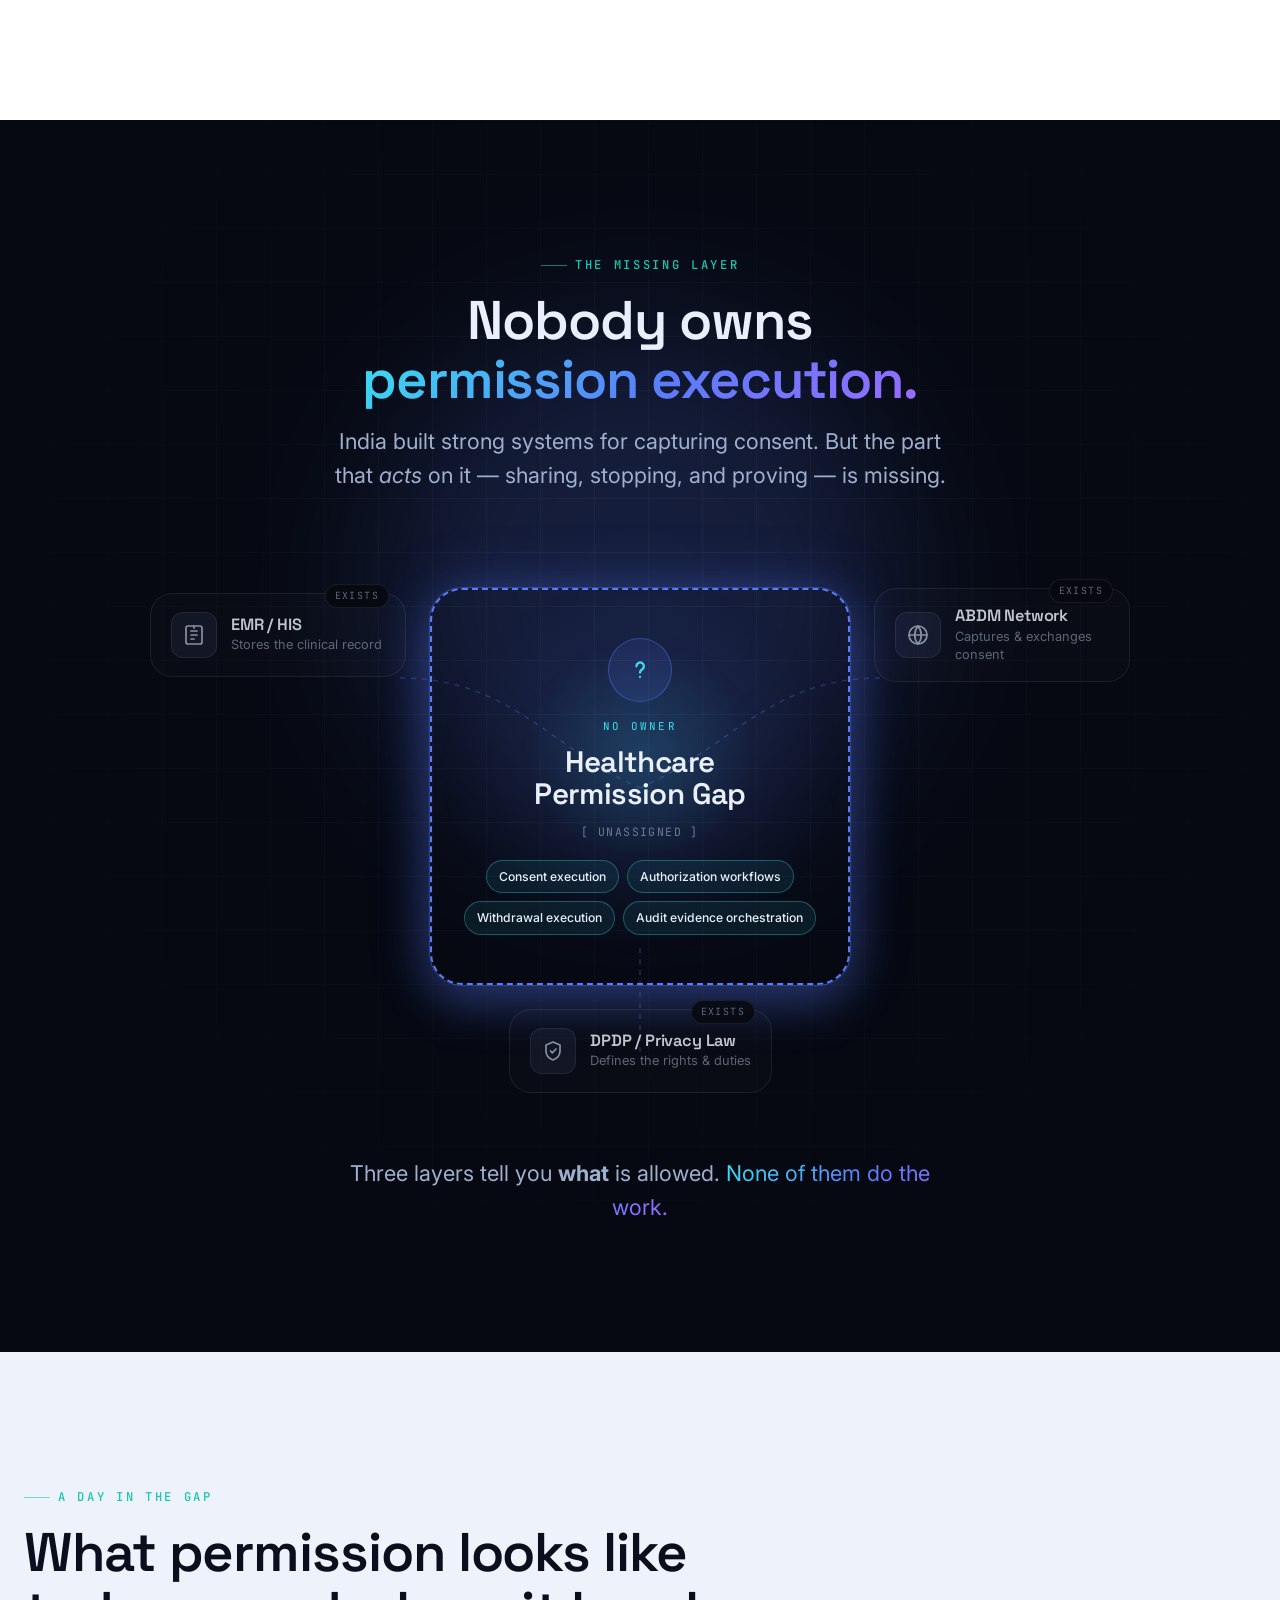
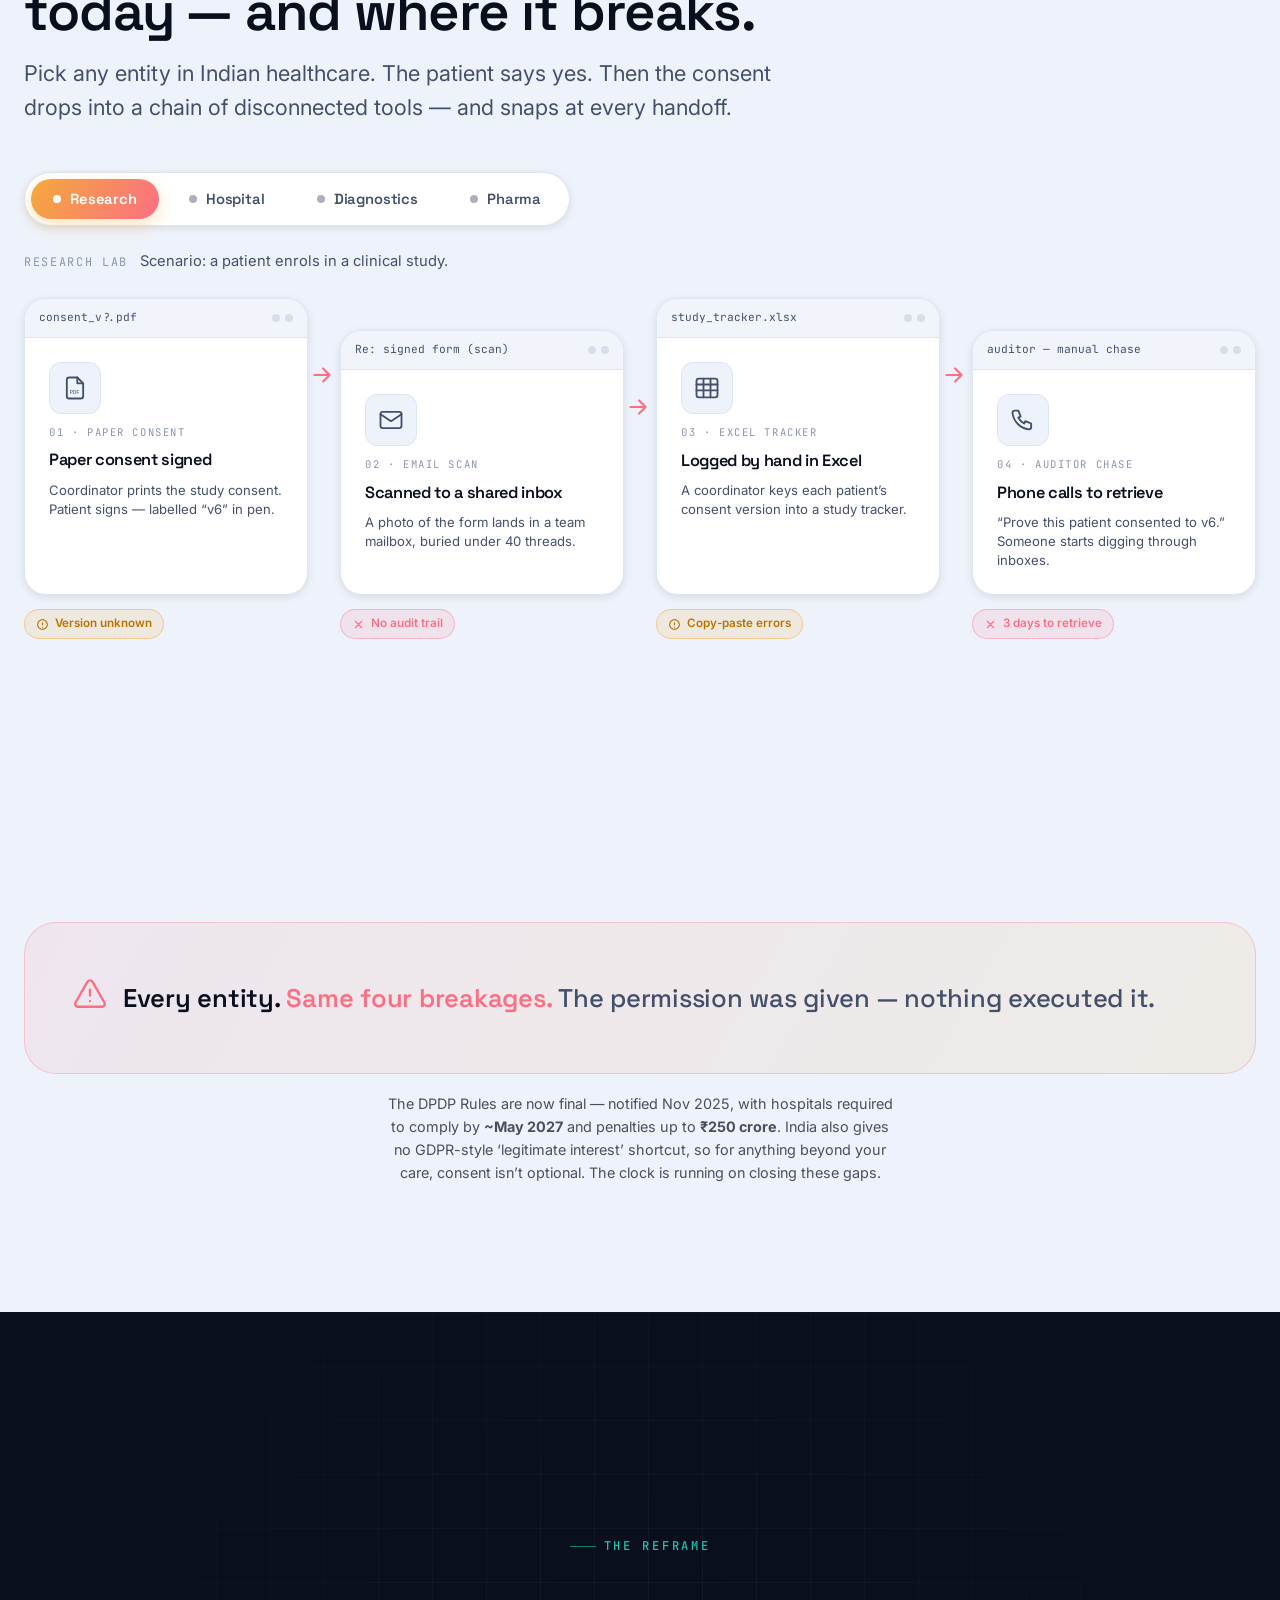
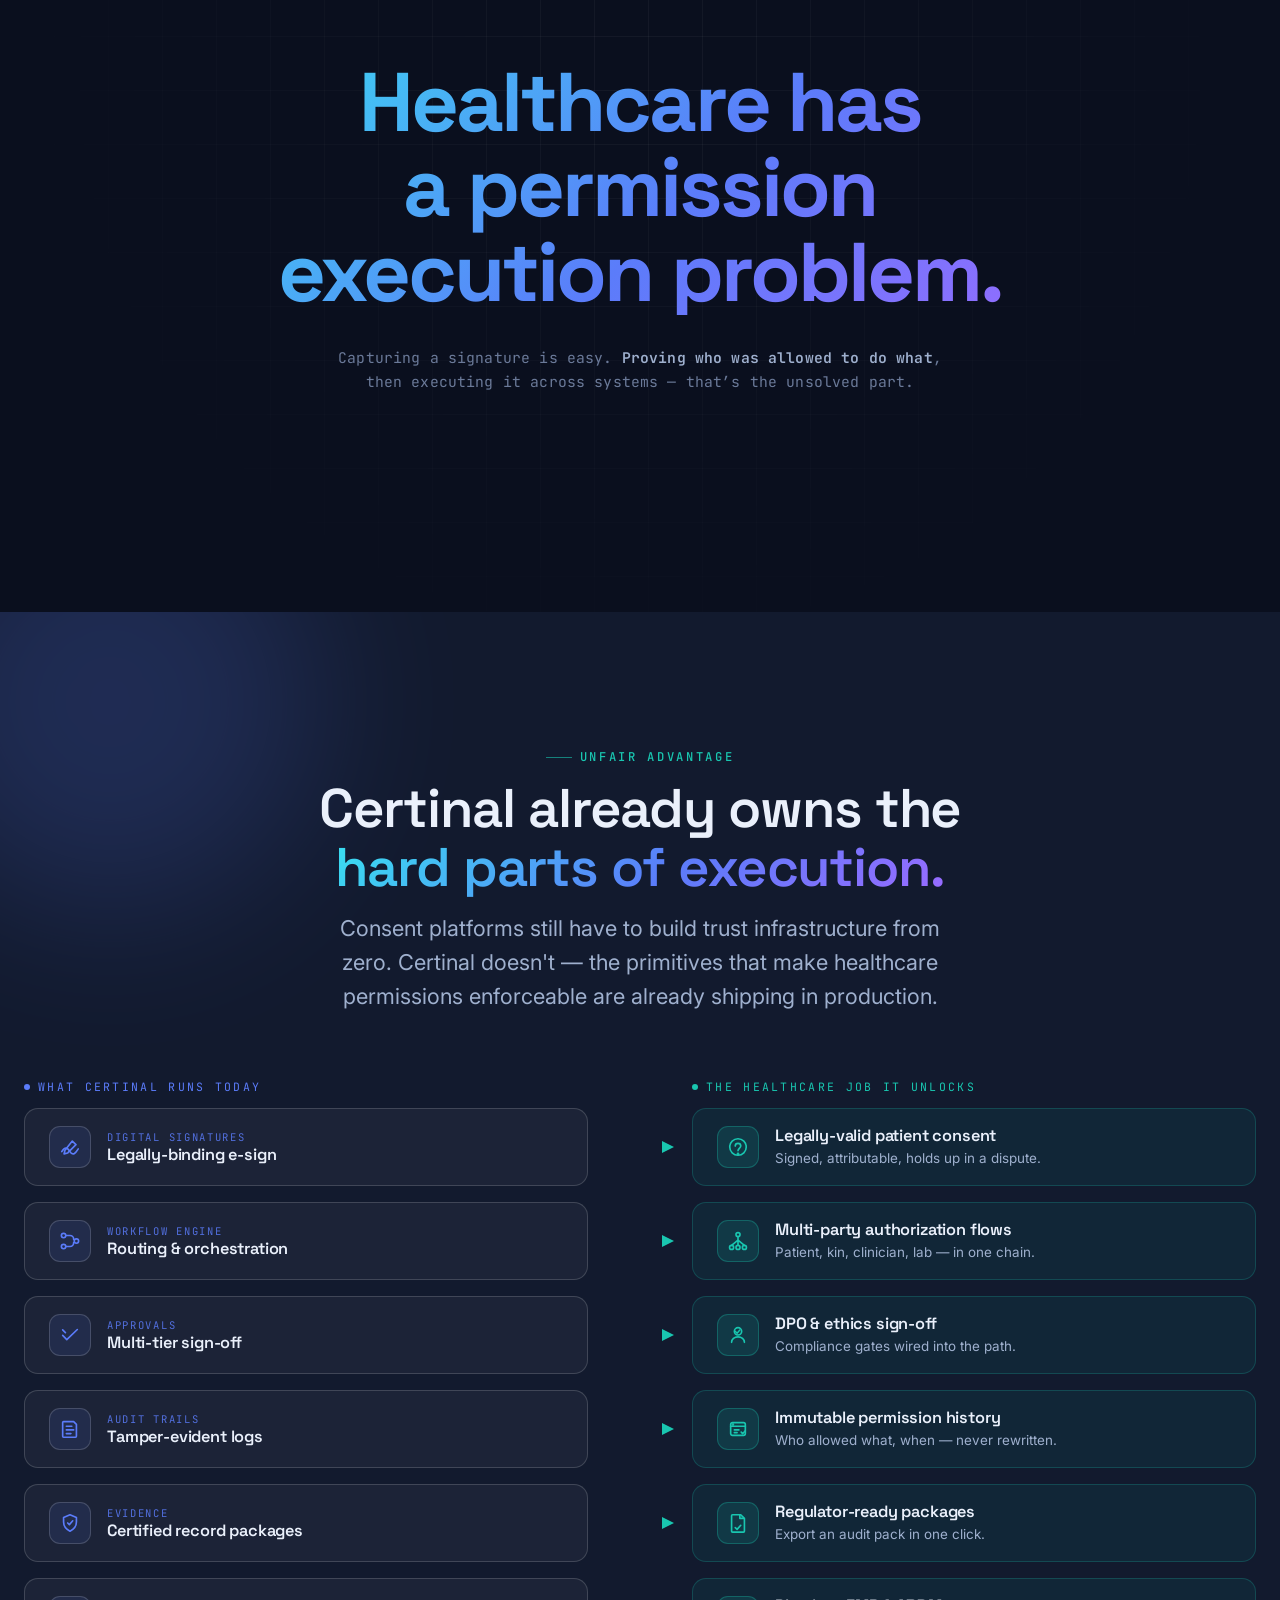
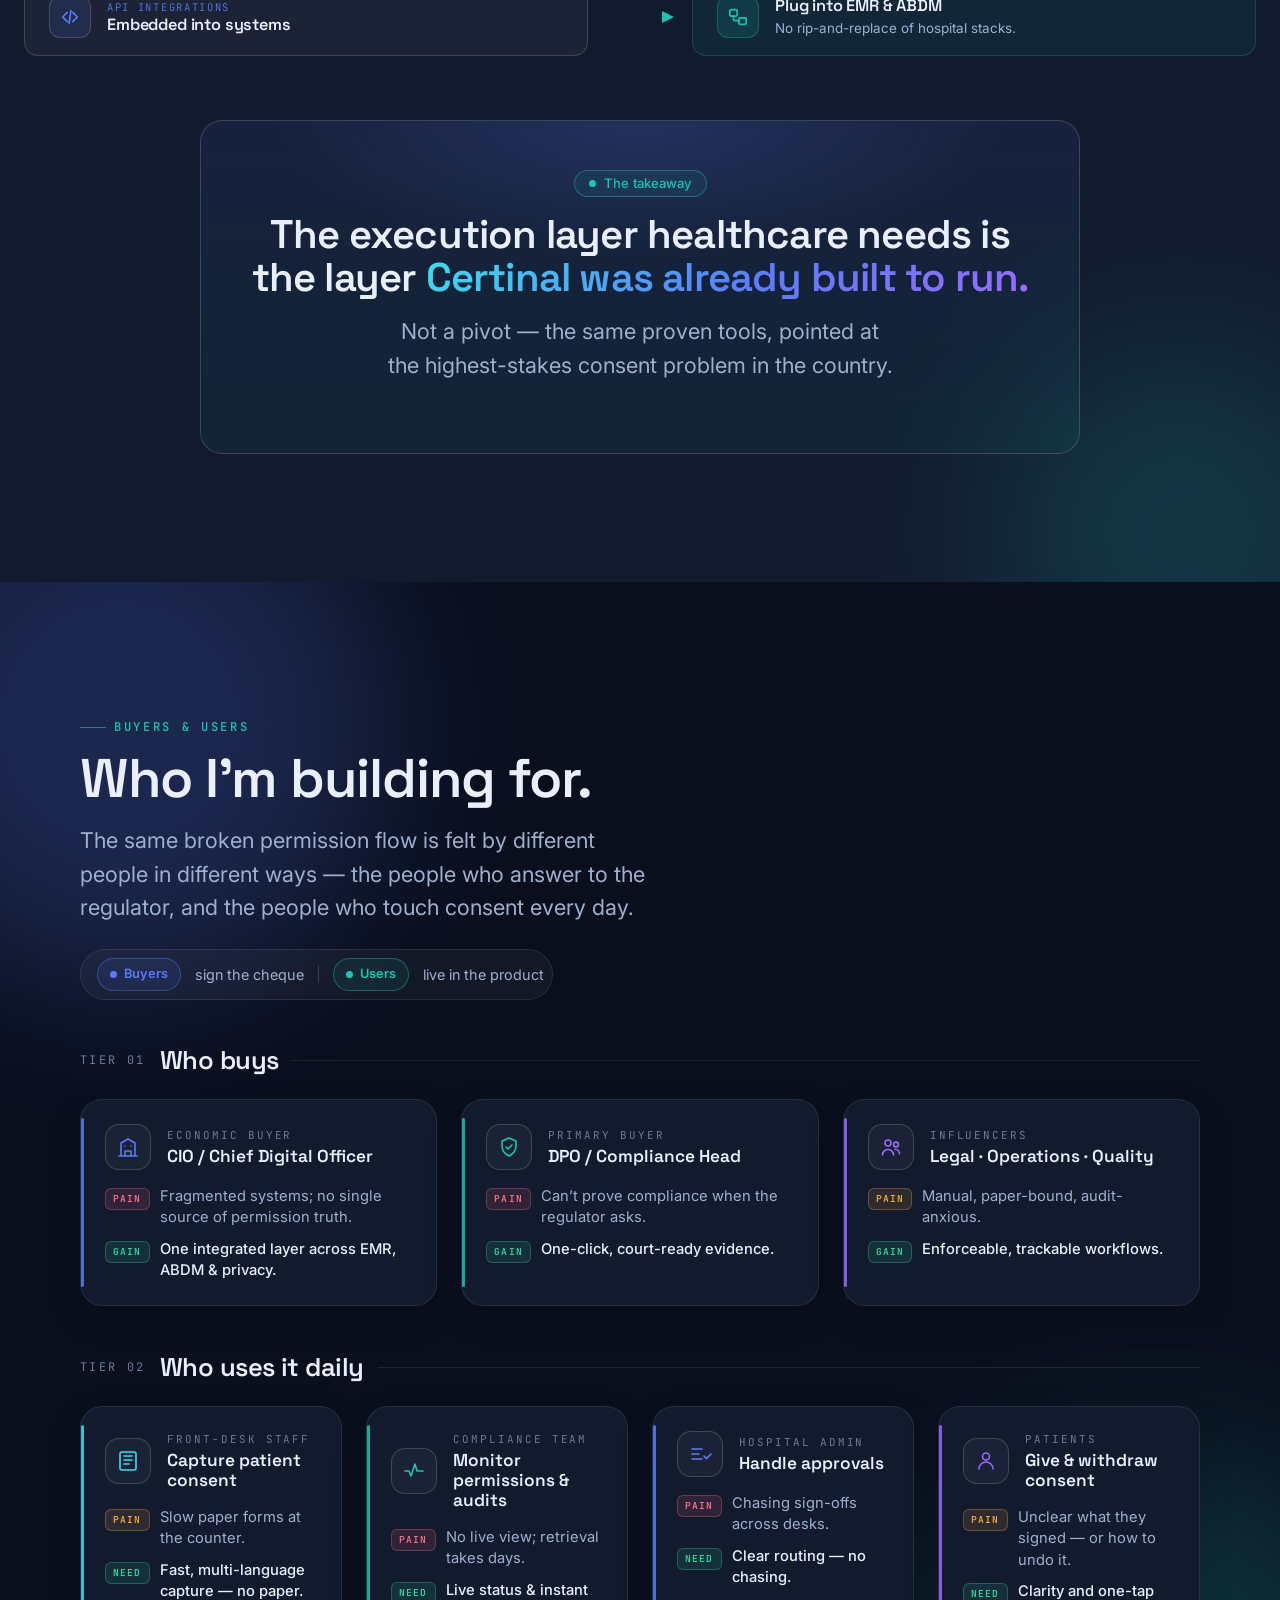
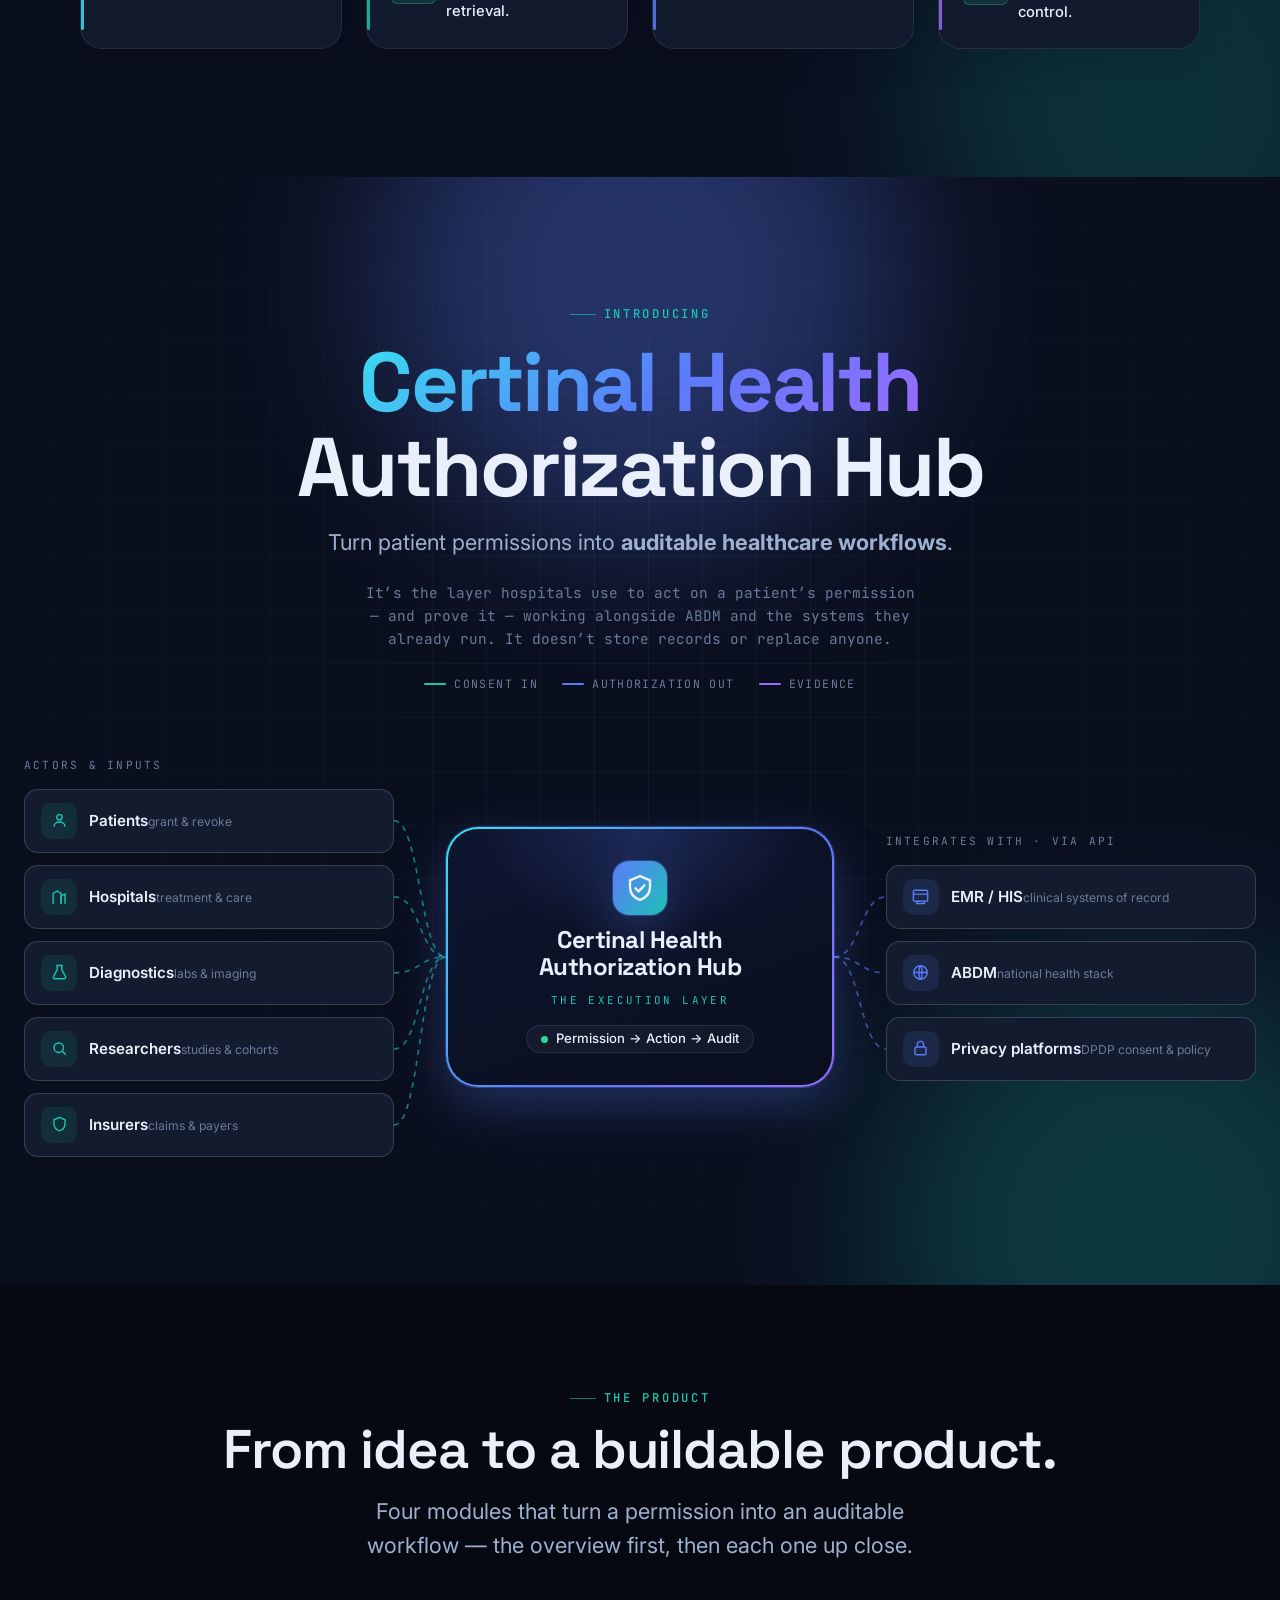
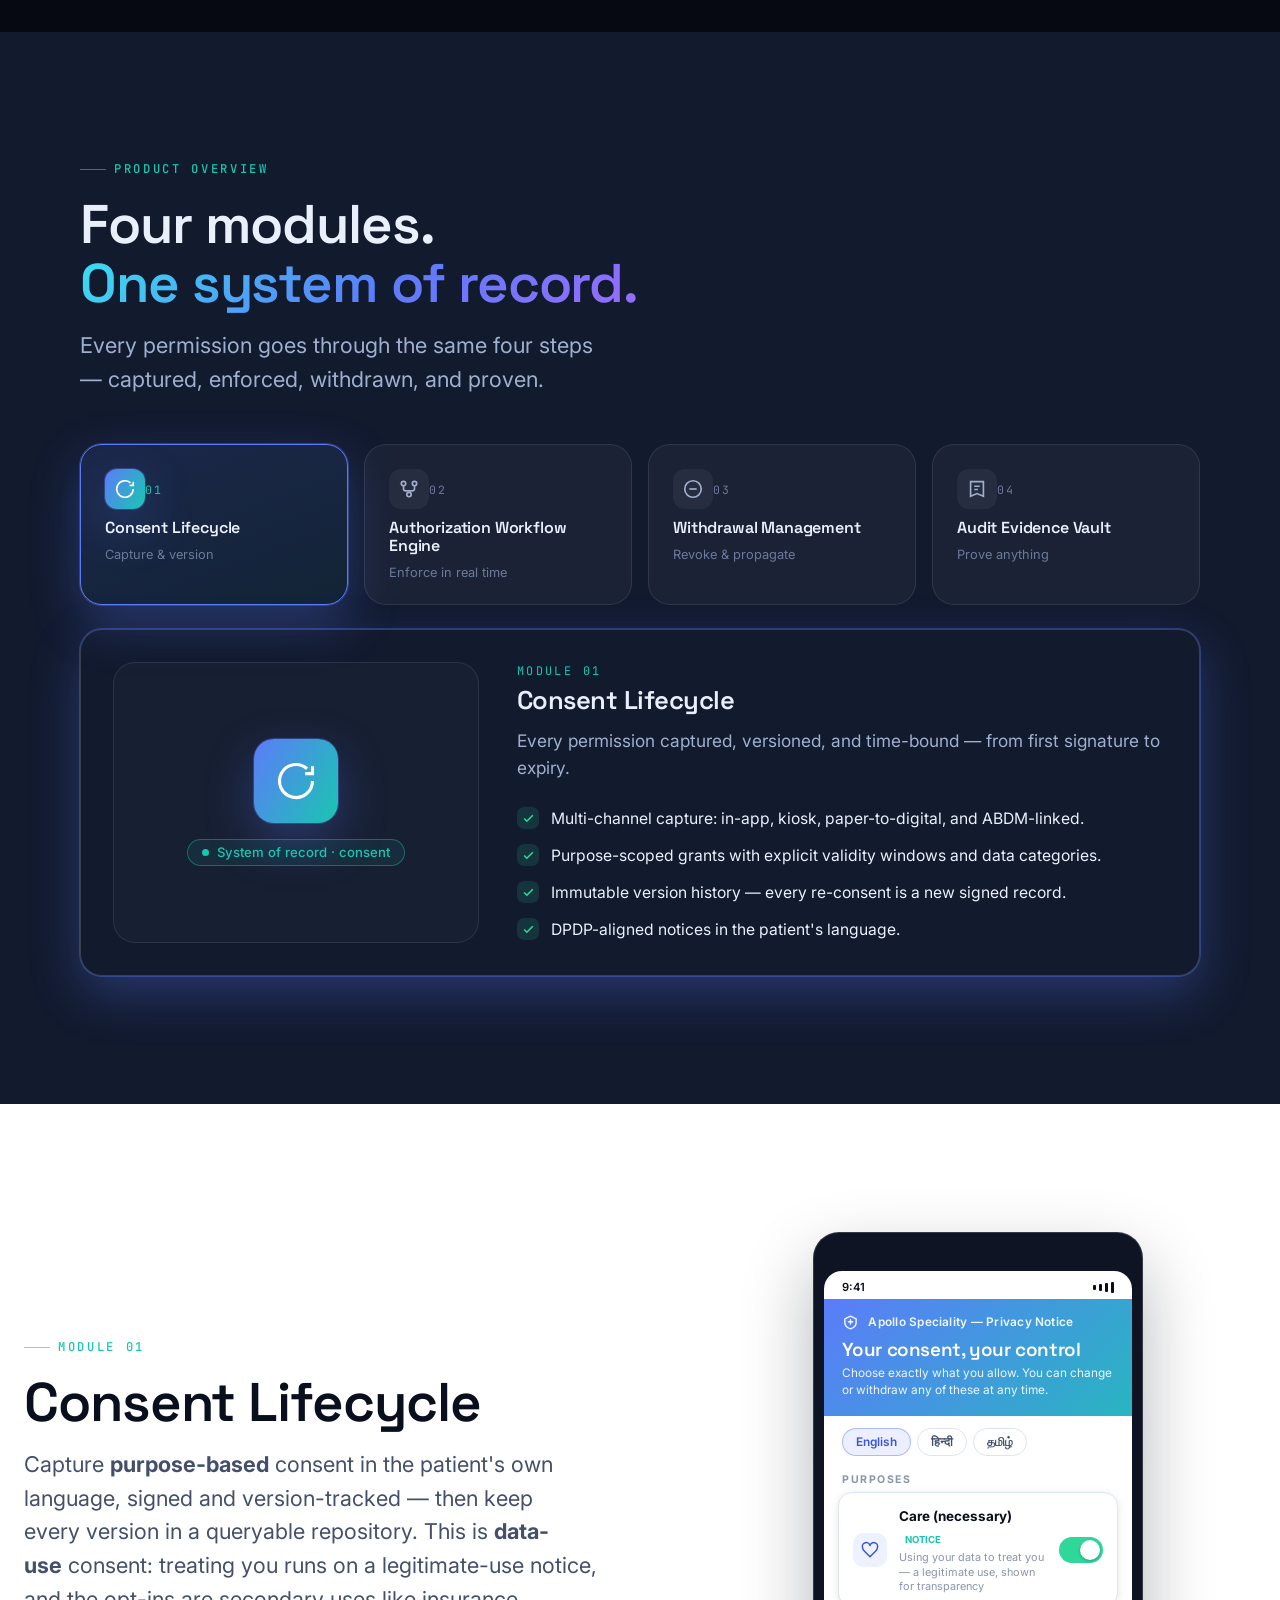
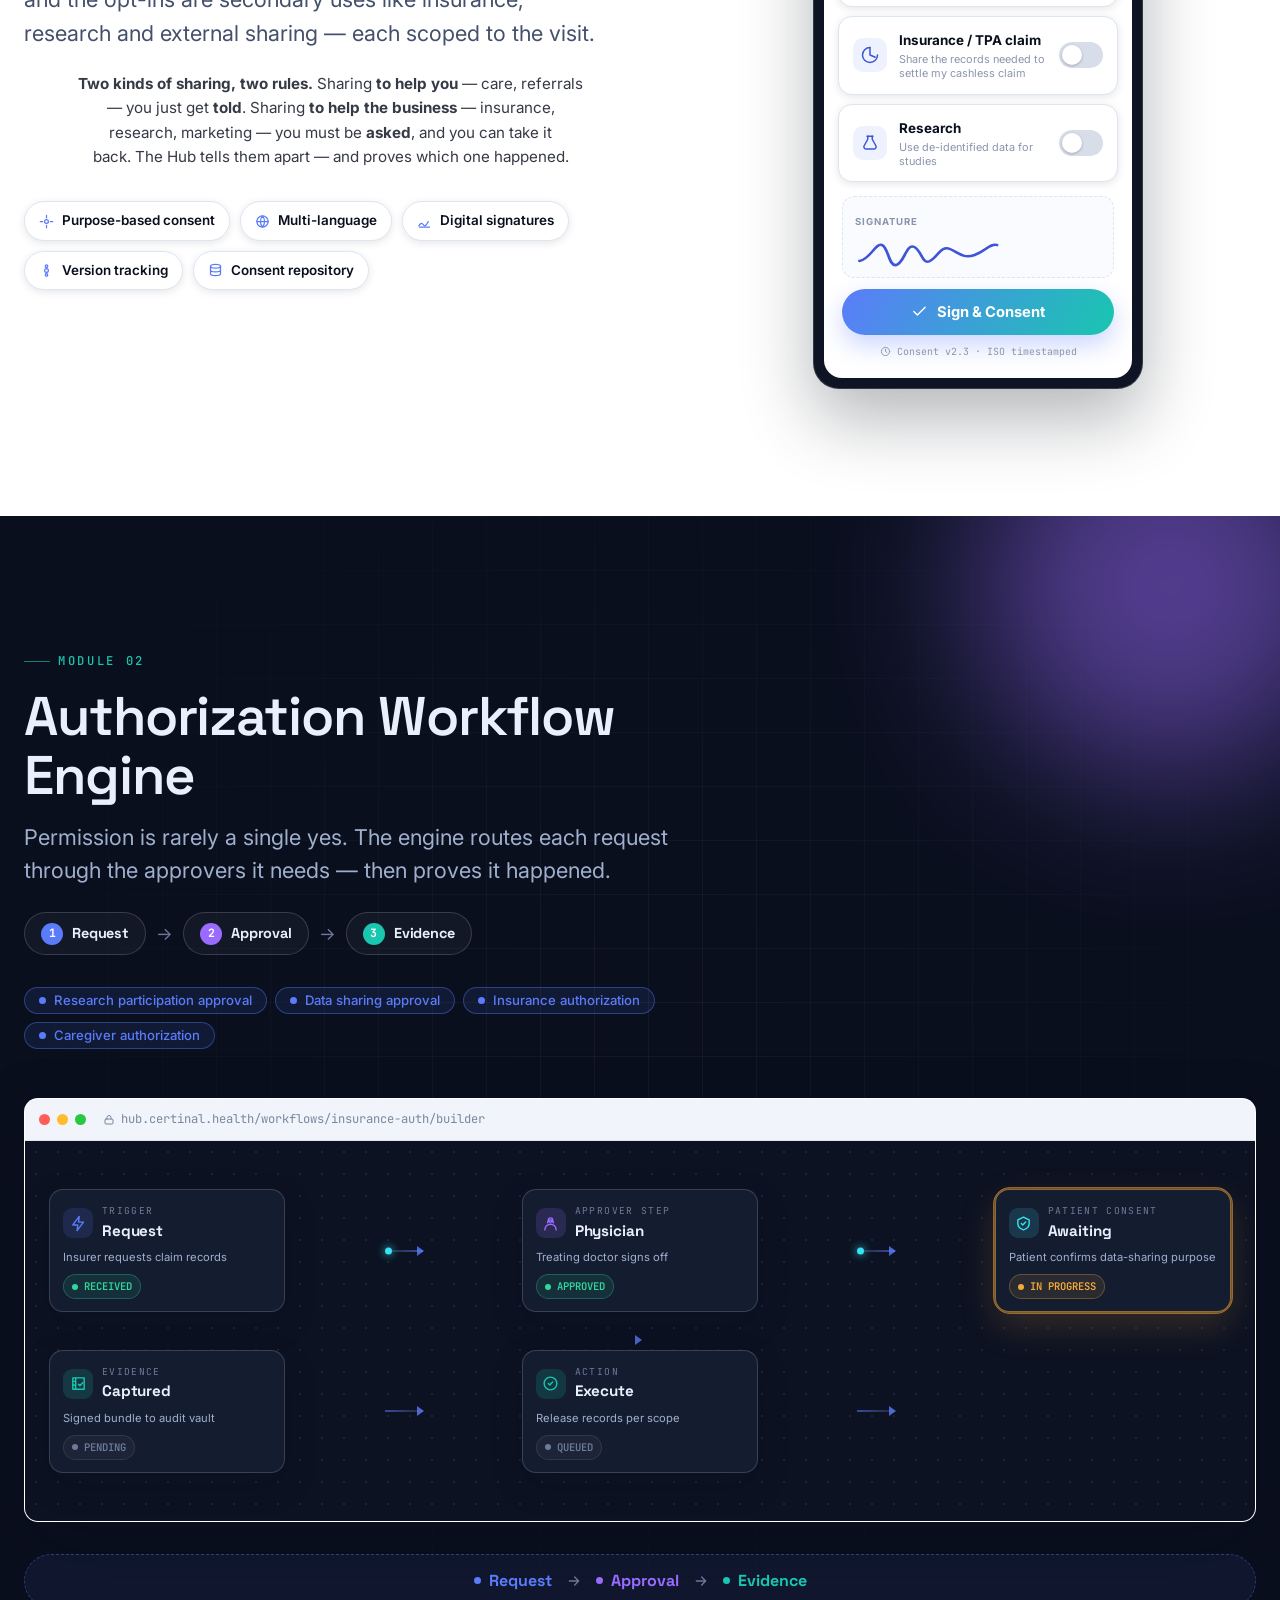
==== commit 9a1322d7: "v2: audit all 8 flows for clinical-consent scope; keep strictly DPDP data Audited every prototype. N" ====
--- a/index.html
+++ b/index.html
@@ -353,7 +353,7 @@
         <p class="s2-desc">Enroll participants into trials and govern how their data is used across study sites.</p>
         <div class="s2-foot">
           <div class="s2-momlabel">Permission moment</div>
-          <span class="chip" style="color:var(--cyan);border-color:rgba(56,225,240,.4);background:rgba(56,225,240,.10)"><span class="dot"></span>Study enrollment consent</span>
+          <span class="chip" style="color:var(--cyan);border-color:rgba(56,225,240,.4);background:rgba(56,225,240,.10)"><span class="dot"></span>Research data-use consent</span>
         </div>
       </article>
 
@@ -3311,10 +3311,10 @@
                     </div>
                     <div class="s15-purpose">
                       <div class="s15-pmeta">
-                        <div class="s15-pname">Diagnostics sharing <span class="s15-popt">Optional</span></div>
-                        <div class="s15-pdesc">Share lab and scan results with linked specialists.</div>
+                        <div class="s15-pname">Insurance / TPA claim <span class="s15-popt">Optional</span></div>
+                        <div class="s15-pdesc">Share the records needed to settle my cashless claim.</div>
                       </div>
-                      <button class="s15-toggle is-on" data-s15-purpose="diagnostics" role="switch" aria-checked="true" aria-label="Diagnostics sharing consent"><span></span></button>
+                      <button class="s15-toggle" data-s15-purpose="diagnostics" role="switch" aria-checked="false" aria-label="Insurance / TPA claim consent"><span></span></button>
                     </div>
                     <div class="s15-purpose">
                       <div class="s15-pmeta">
@@ -3358,7 +3358,7 @@
                       </div>
                       <div class="s15-noticecard" style="margin-top:14px;">
                         <div class="s15-noticeitem" style="padding:11px 14px;"><span class="s15-noticeico ok"><svg width="15" height="15" viewBox="0 0 24 24" fill="none" stroke="currentColor" stroke-width="2.4"><path d="M9 12l2 2 4-4"/></svg></span><div><div class="s15-noticet">Care (necessary)</div><div class="s15-noticed" id="s15-sumtreatment">Noted</div></div></div>
-                        <div class="s15-noticeitem" style="padding:11px 14px;"><span class="s15-noticeico" id="s15-icodiag"><svg width="15" height="15" viewBox="0 0 24 24" fill="none" stroke="currentColor" stroke-width="2.4"><path d="M9 12l2 2 4-4"/></svg></span><div><div class="s15-noticet">Diagnostics sharing</div><div class="s15-noticed" id="s15-sumdiag">Allowed</div></div></div>
+                        <div class="s15-noticeitem" style="padding:11px 14px;"><span class="s15-noticeico" id="s15-icodiag"><svg width="15" height="15" viewBox="0 0 24 24" fill="none" stroke="currentColor" stroke-width="2.4"><path d="M9 12l2 2 4-4"/></svg></span><div><div class="s15-noticet">Insurance / TPA claim</div><div class="s15-noticed" id="s15-sumdiag">Declined</div></div></div>
                         <div class="s15-noticeitem" style="padding:11px 14px;"><span class="s15-noticeico" id="s15-icoresearch" style="background:rgba(138,149,173,.16);color:var(--ink-faint);"><svg width="15" height="15" viewBox="0 0 24 24" fill="none" stroke="currentColor" stroke-width="2.4"><path d="M6 12h12"/></svg></span><div><div class="s15-noticet">Research</div><div class="s15-noticed" id="s15-sumresearch">Declined</div></div></div>
                       </div>
                     </div>
@@ -3642,7 +3642,7 @@
       var tt=root.querySelector('[data-s15-purpose="treatment"]');
       var dd=root.querySelector('[data-s15-purpose="diagnostics"]');
       var rr=root.querySelector('[data-s15-purpose="research"]');
-      [ [tt,true], [dd,true], [rr,false] ].forEach(function(pair){
+      [ [tt,true], [dd,false], [rr,false] ].forEach(function(pair){
         var el=pair[0]; if(!el) return;
         el.classList.toggle('is-on', pair[1]);
         el.setAttribute('aria-checked', pair[1]?'true':'false');
@@ -3805,7 +3805,7 @@
     <div class="s16-head">
       <h2 class="h1 mt-4 balance">Authorizing a <span class="gradient-text">research study.</span></h2>
       <p class="lead mt-4">One study, four actors, one authorization loop &mdash; investigator, ethics office, patient, and the engine. Every act is enforced and every act is logged. Watch what happens when the DPO says no.</p>
-      <p class="lead mt-3 balance" style="font-size:.96rem;opacity:.85;">Crucially, the patient's authorization is an <strong>explicit, time-bound grant</strong> &mdash; taken while they're in the care relationship and scoped to <strong>this study's purpose, data set, and window</strong>. Nothing is touched beyond what they agreed, or after it expires.</p>
+      <p class="lead mt-3 balance" style="font-size:.96rem;opacity:.85;">Crucially, the patient's authorization is an <strong>explicit, time-bound grant</strong> &mdash; taken while they're in the care relationship and scoped to <strong>this study's purpose, data set, and window</strong>. Nothing is touched beyond what they agreed, or after it expires. And to be precise &mdash; this authorizes <strong>use of their data</strong> for the study; the trial's own clinical / ethics consent is a separate process we don't replace.</p>
     </div>
 
     <!-- step strip -->
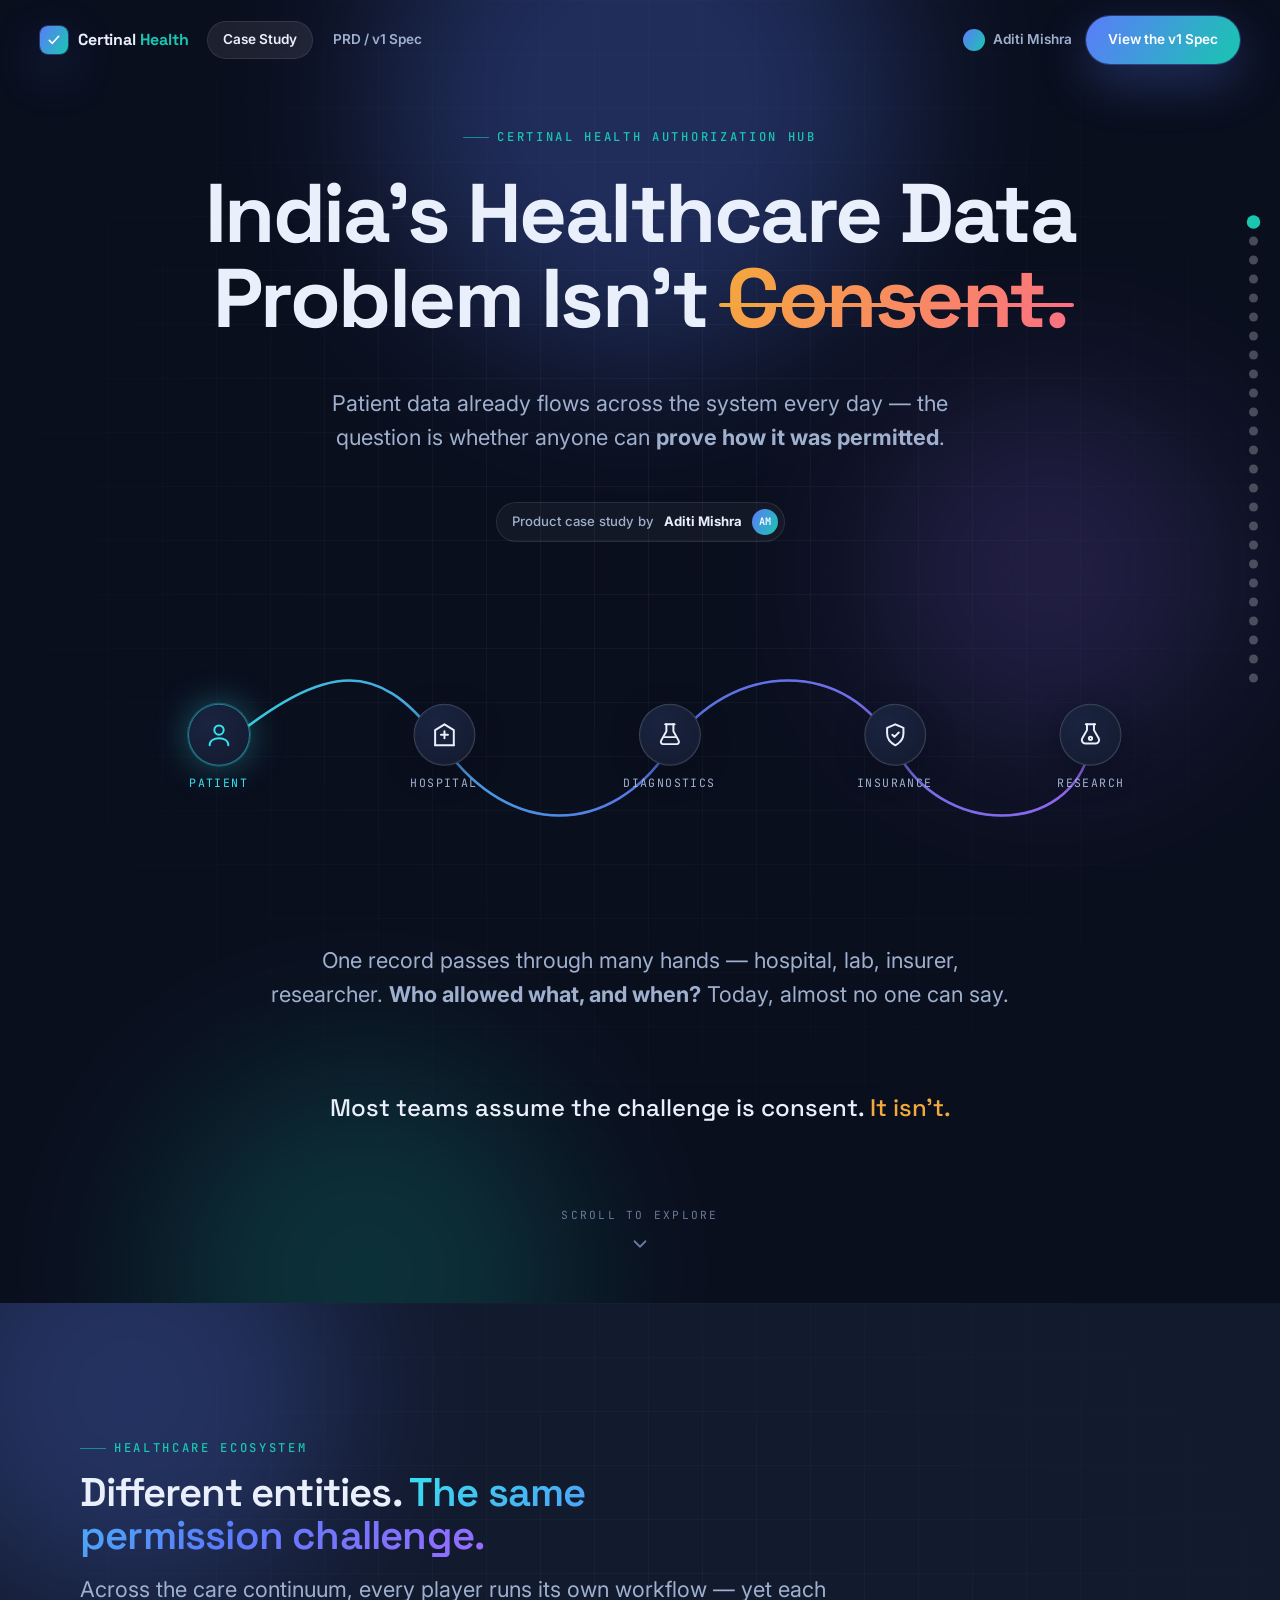
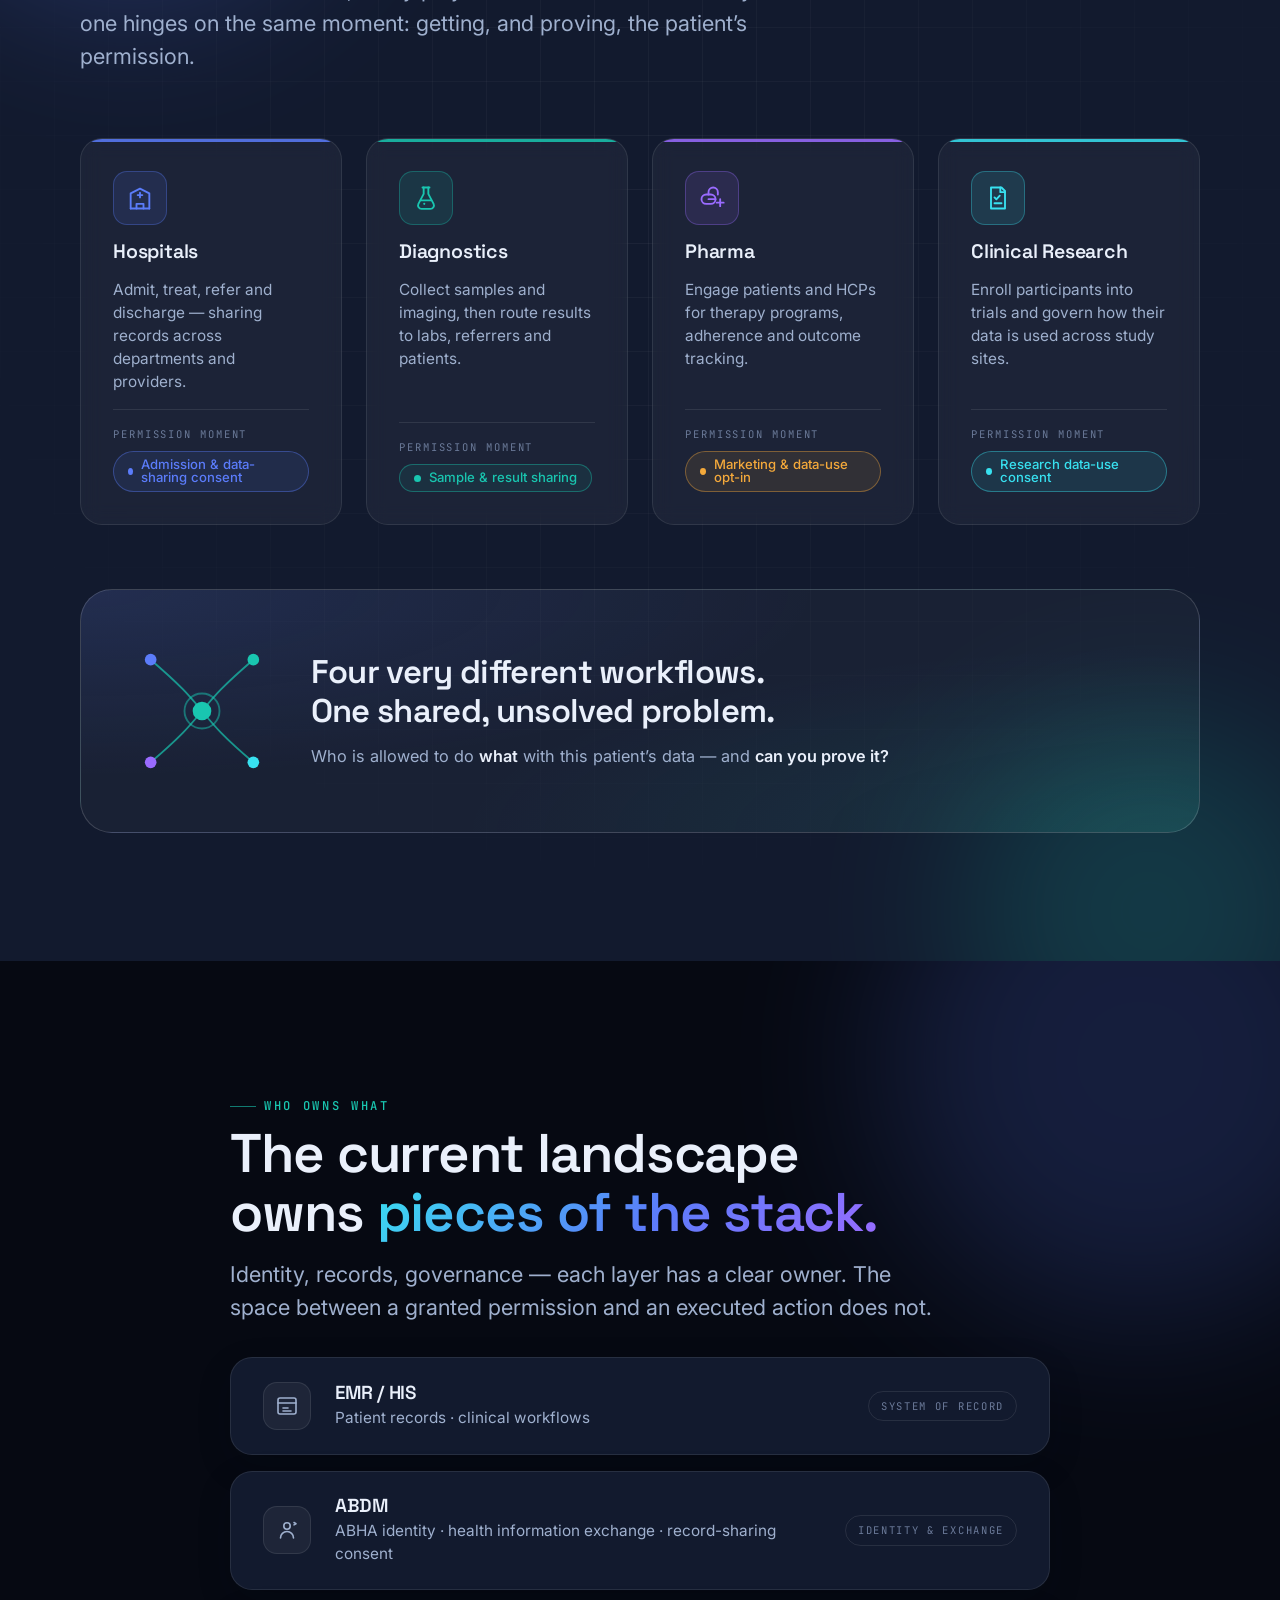
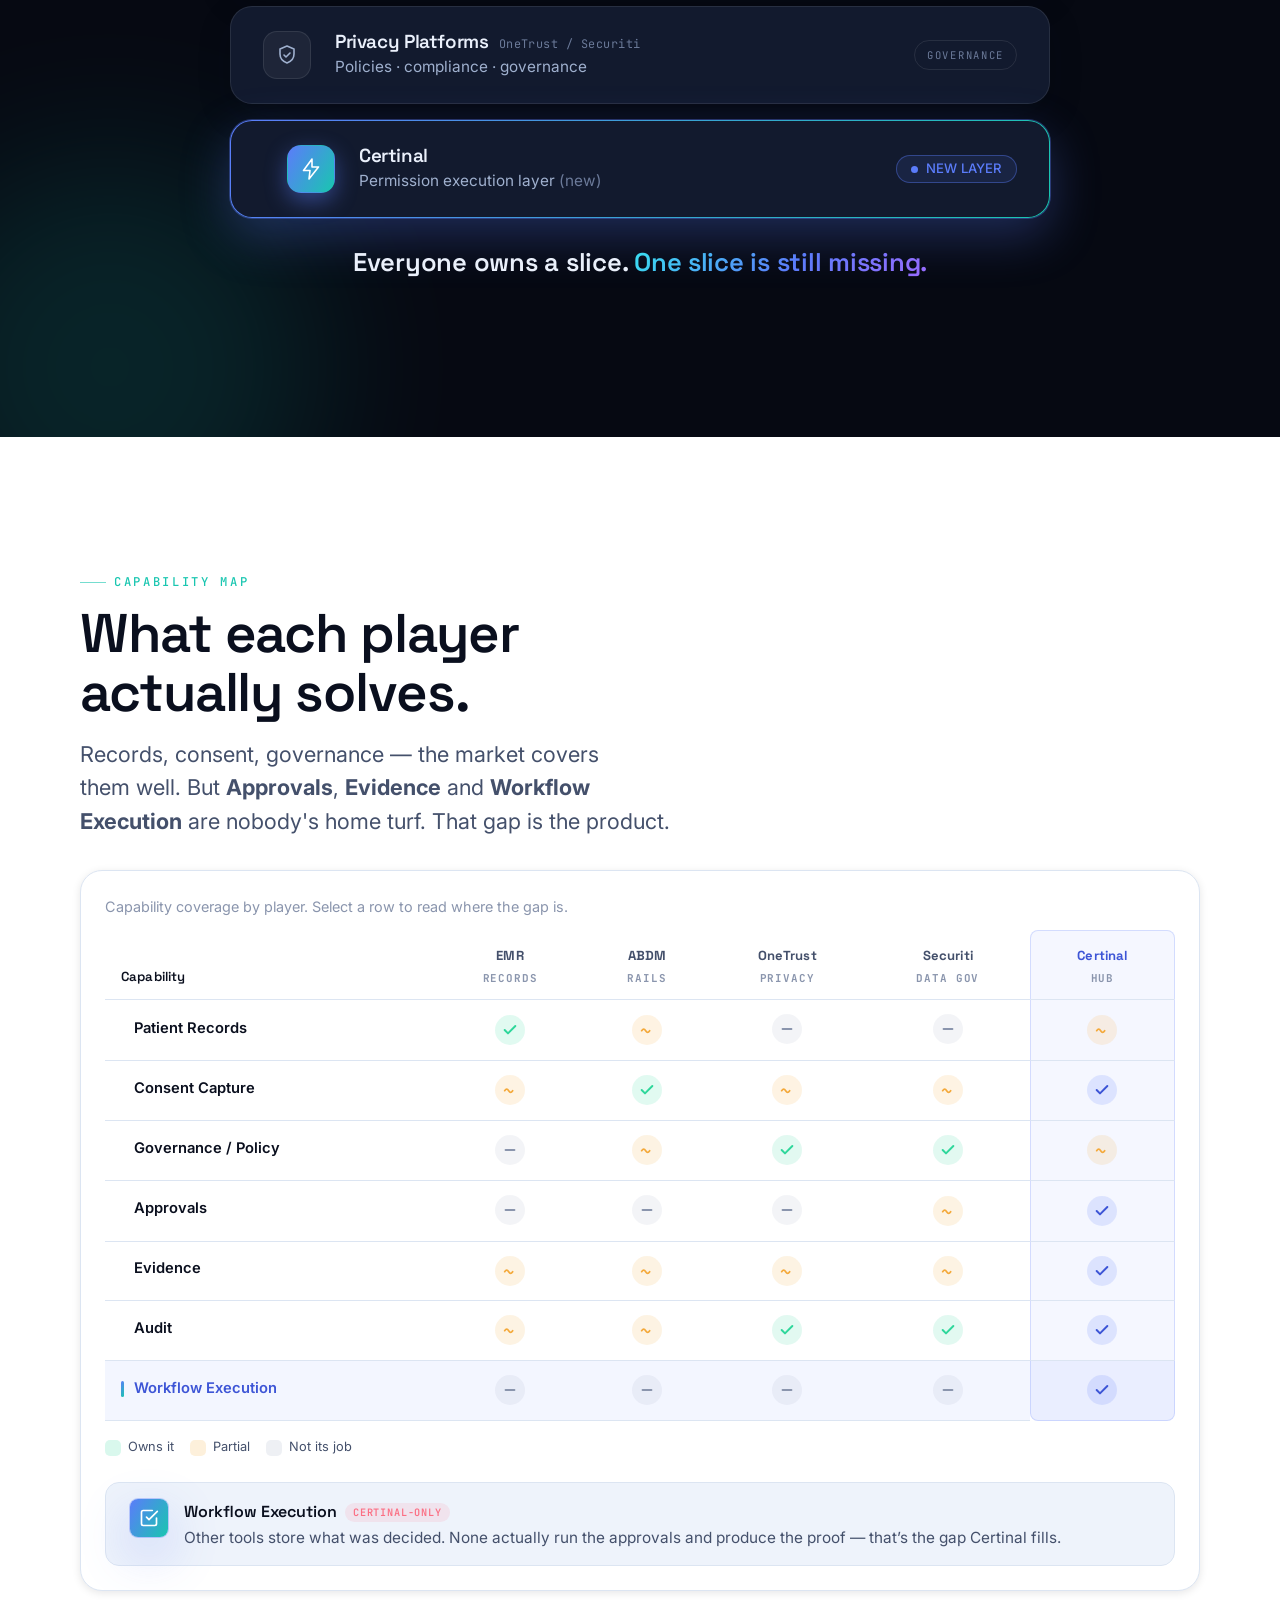
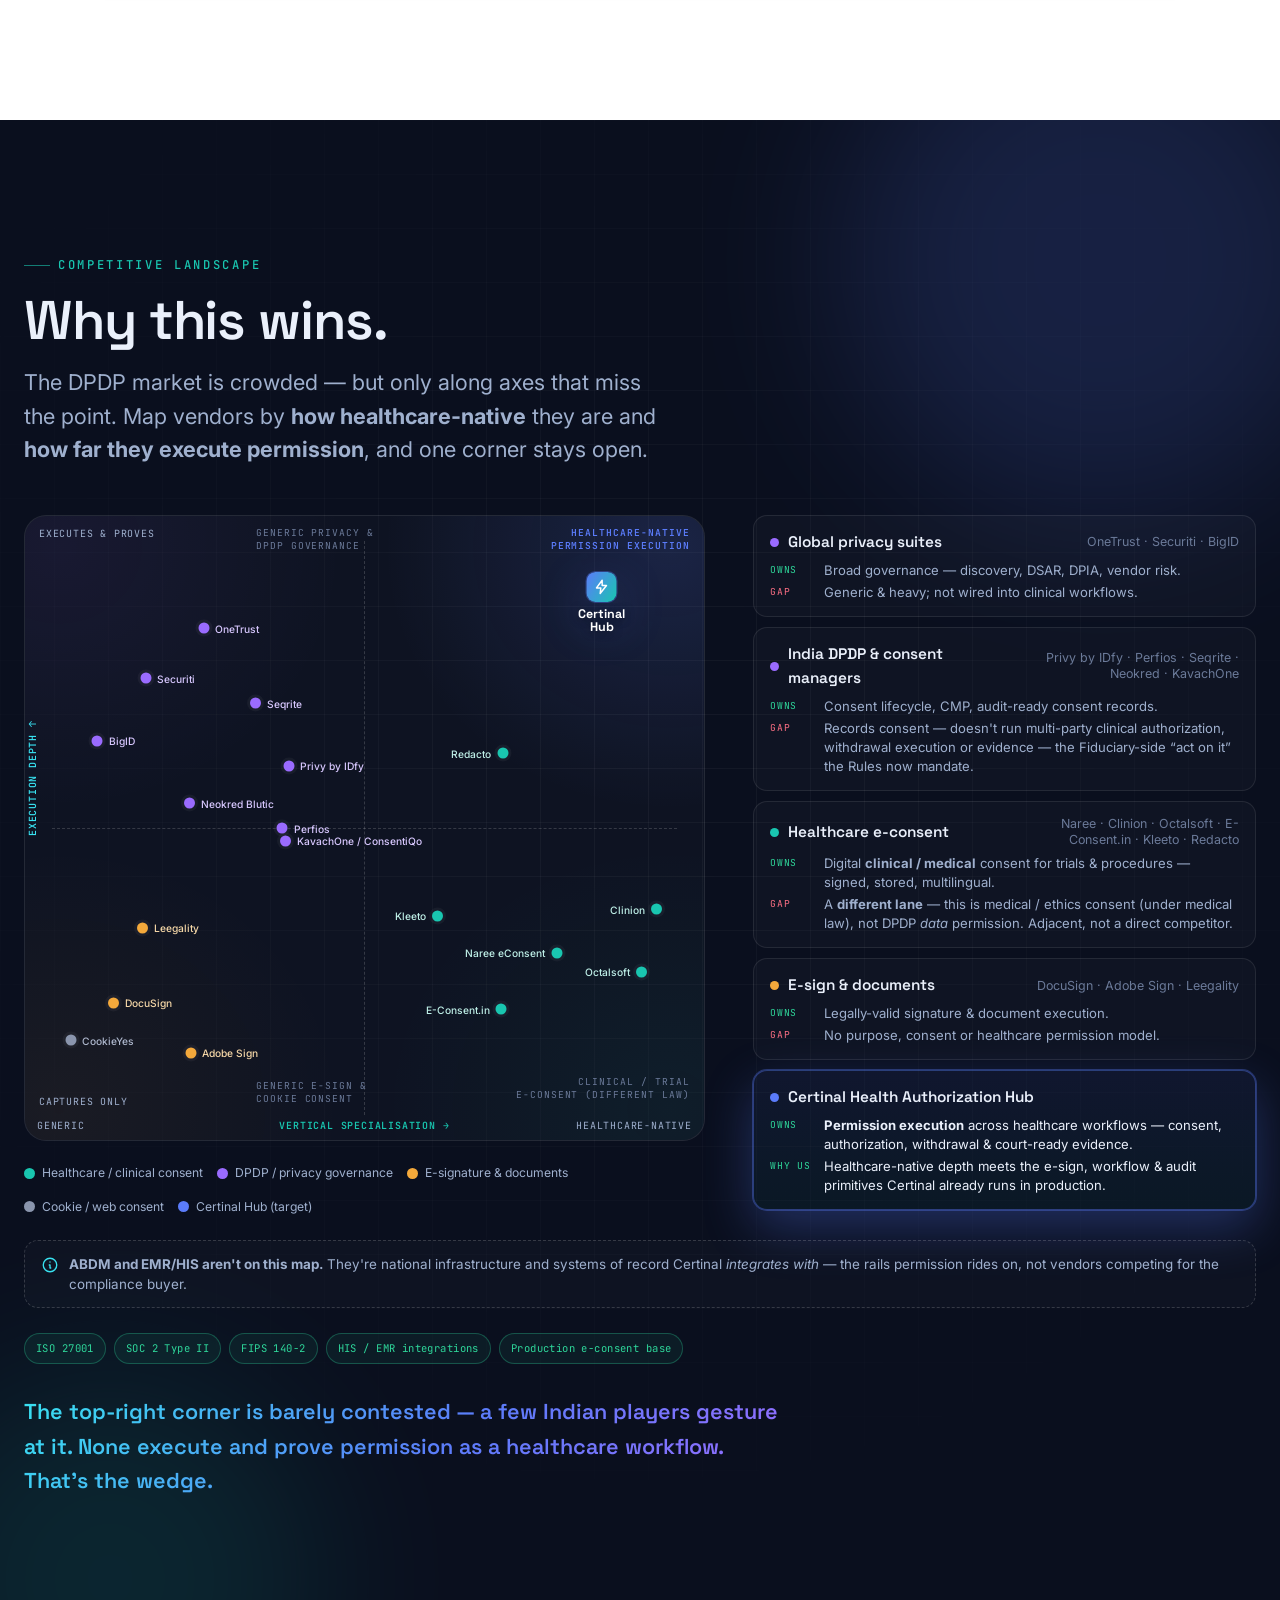
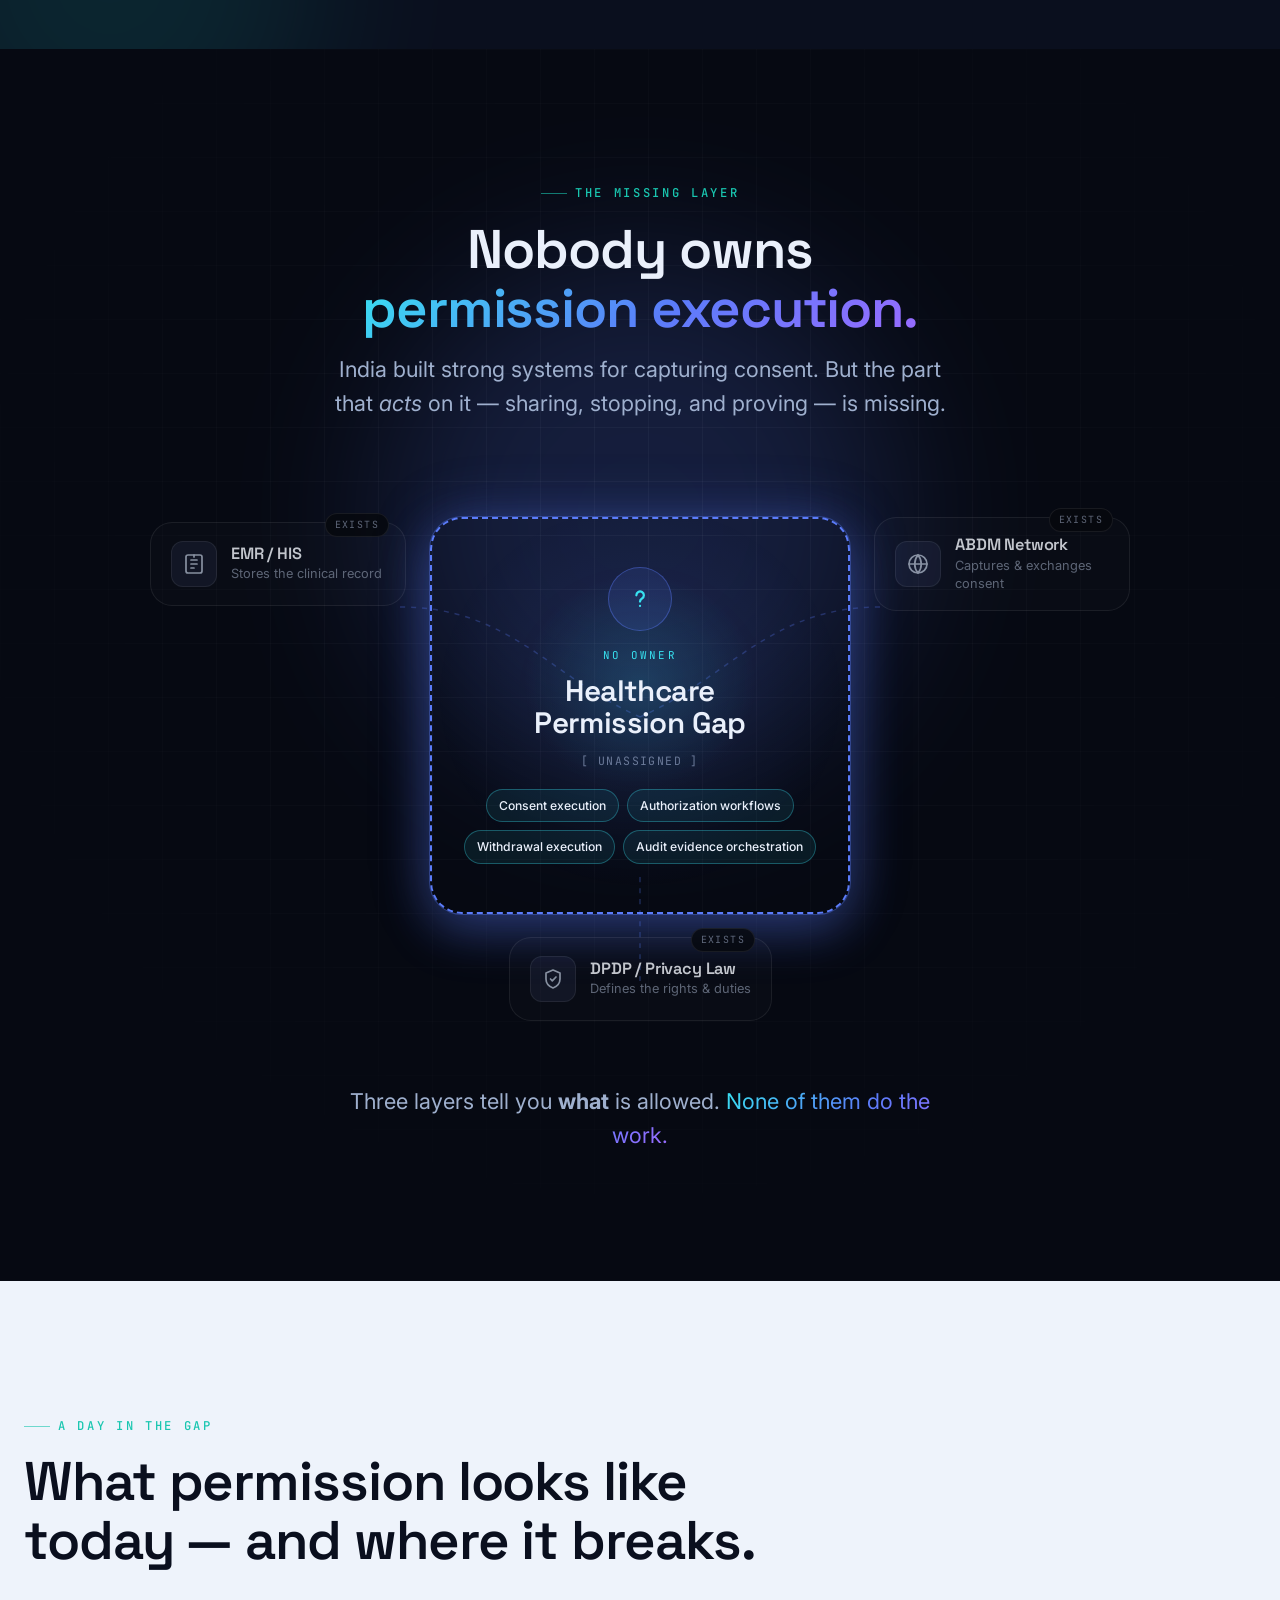
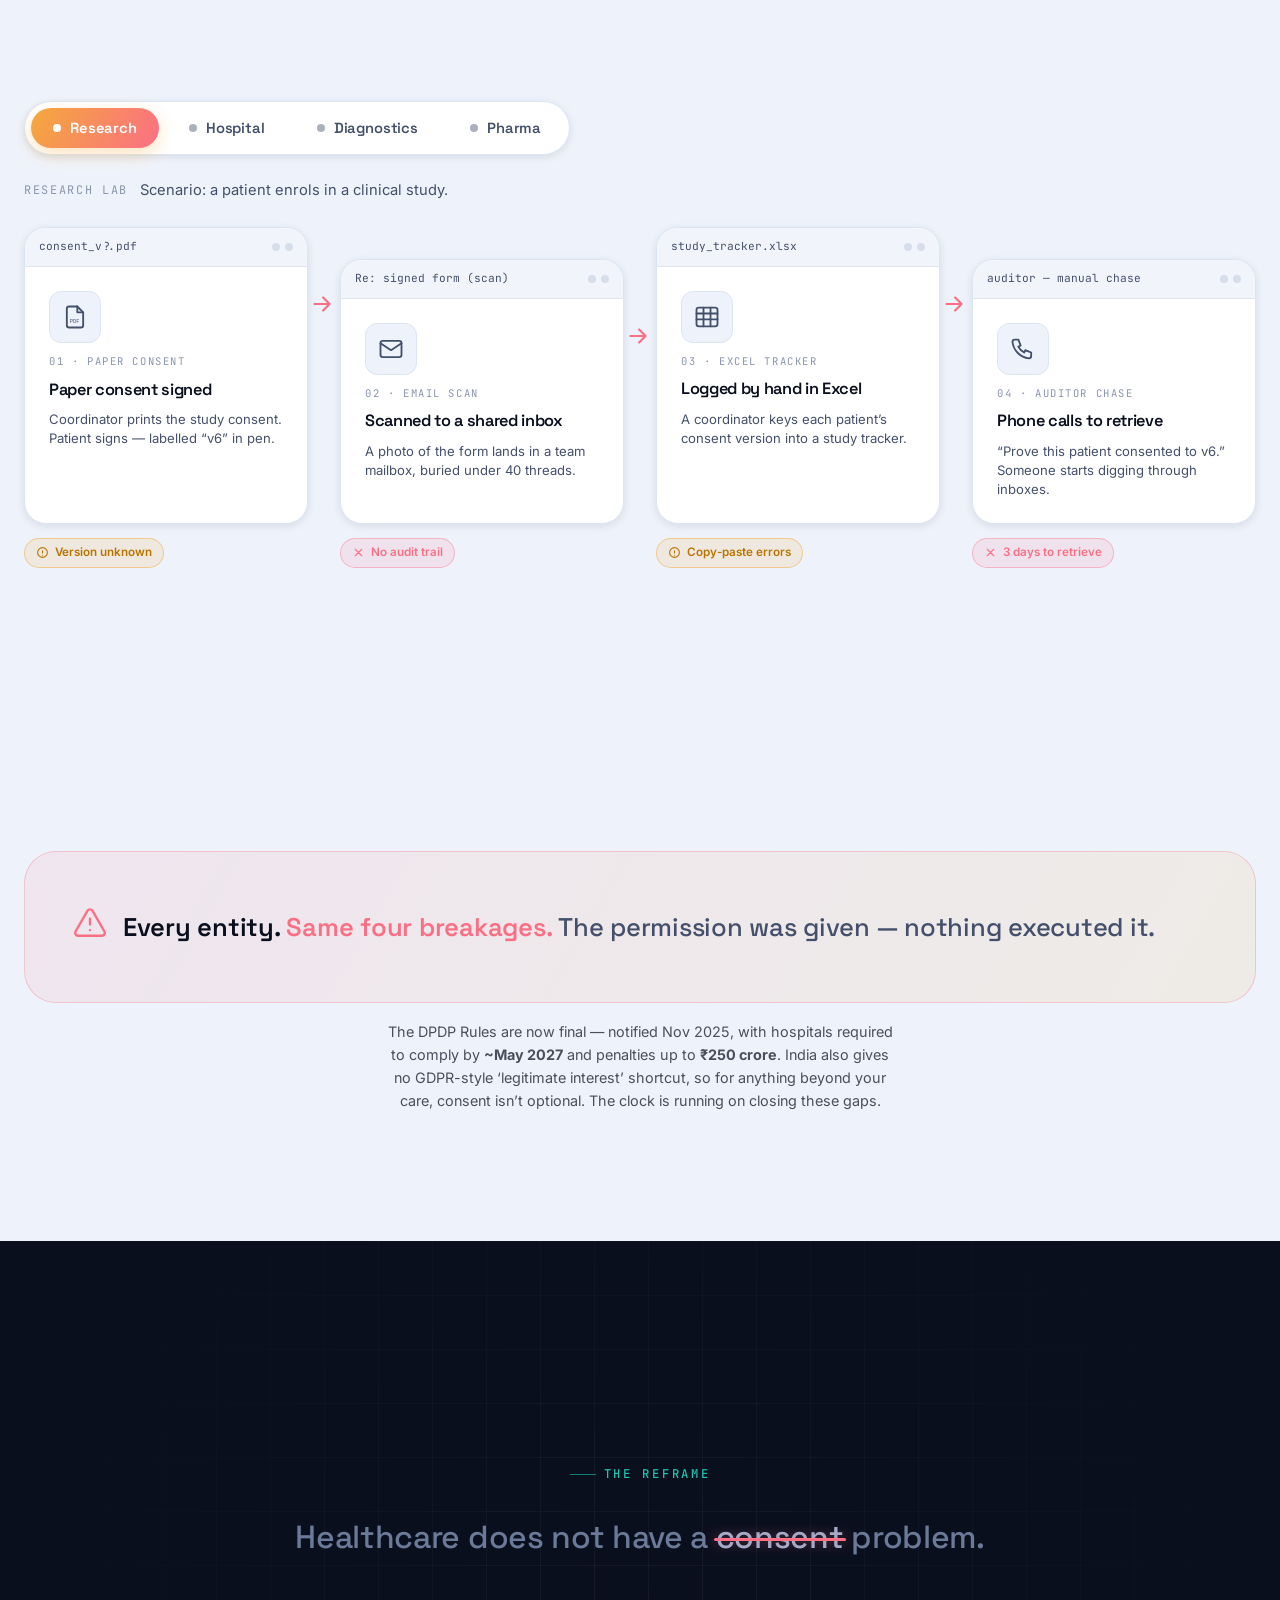
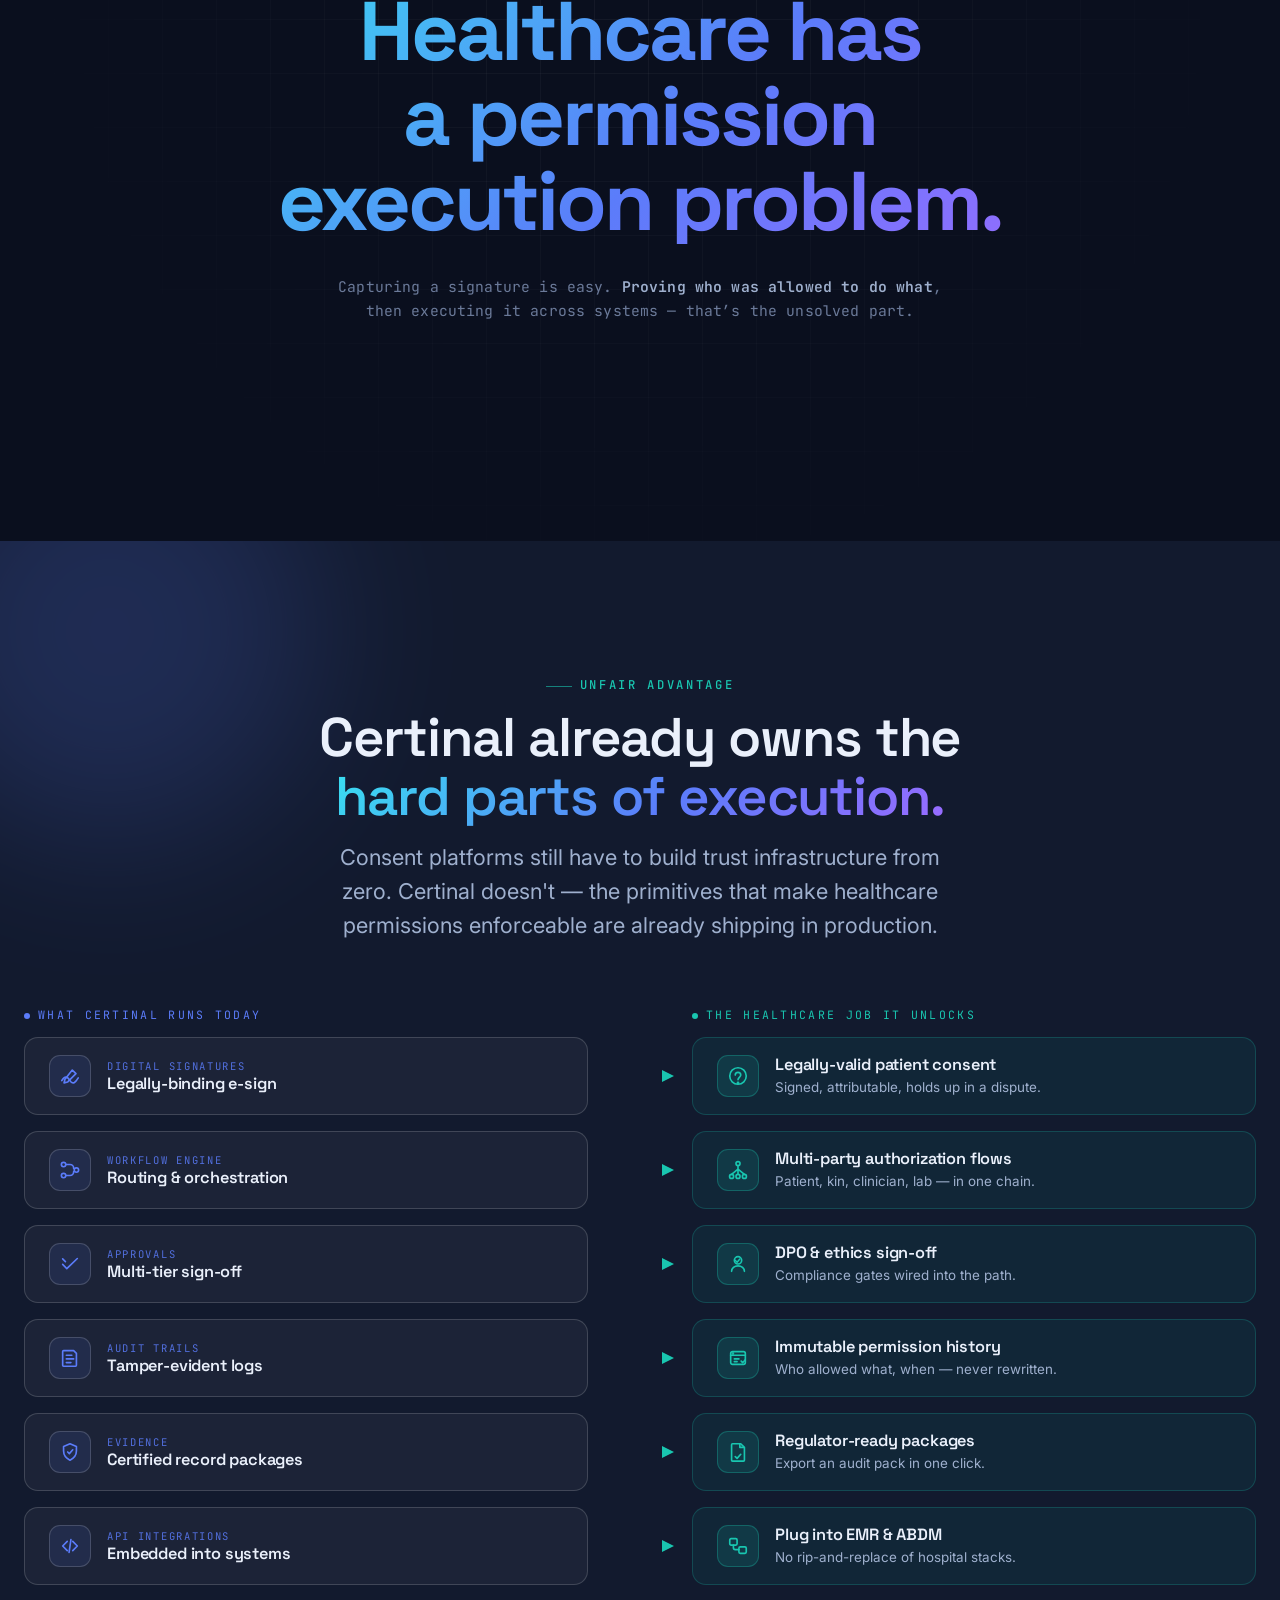
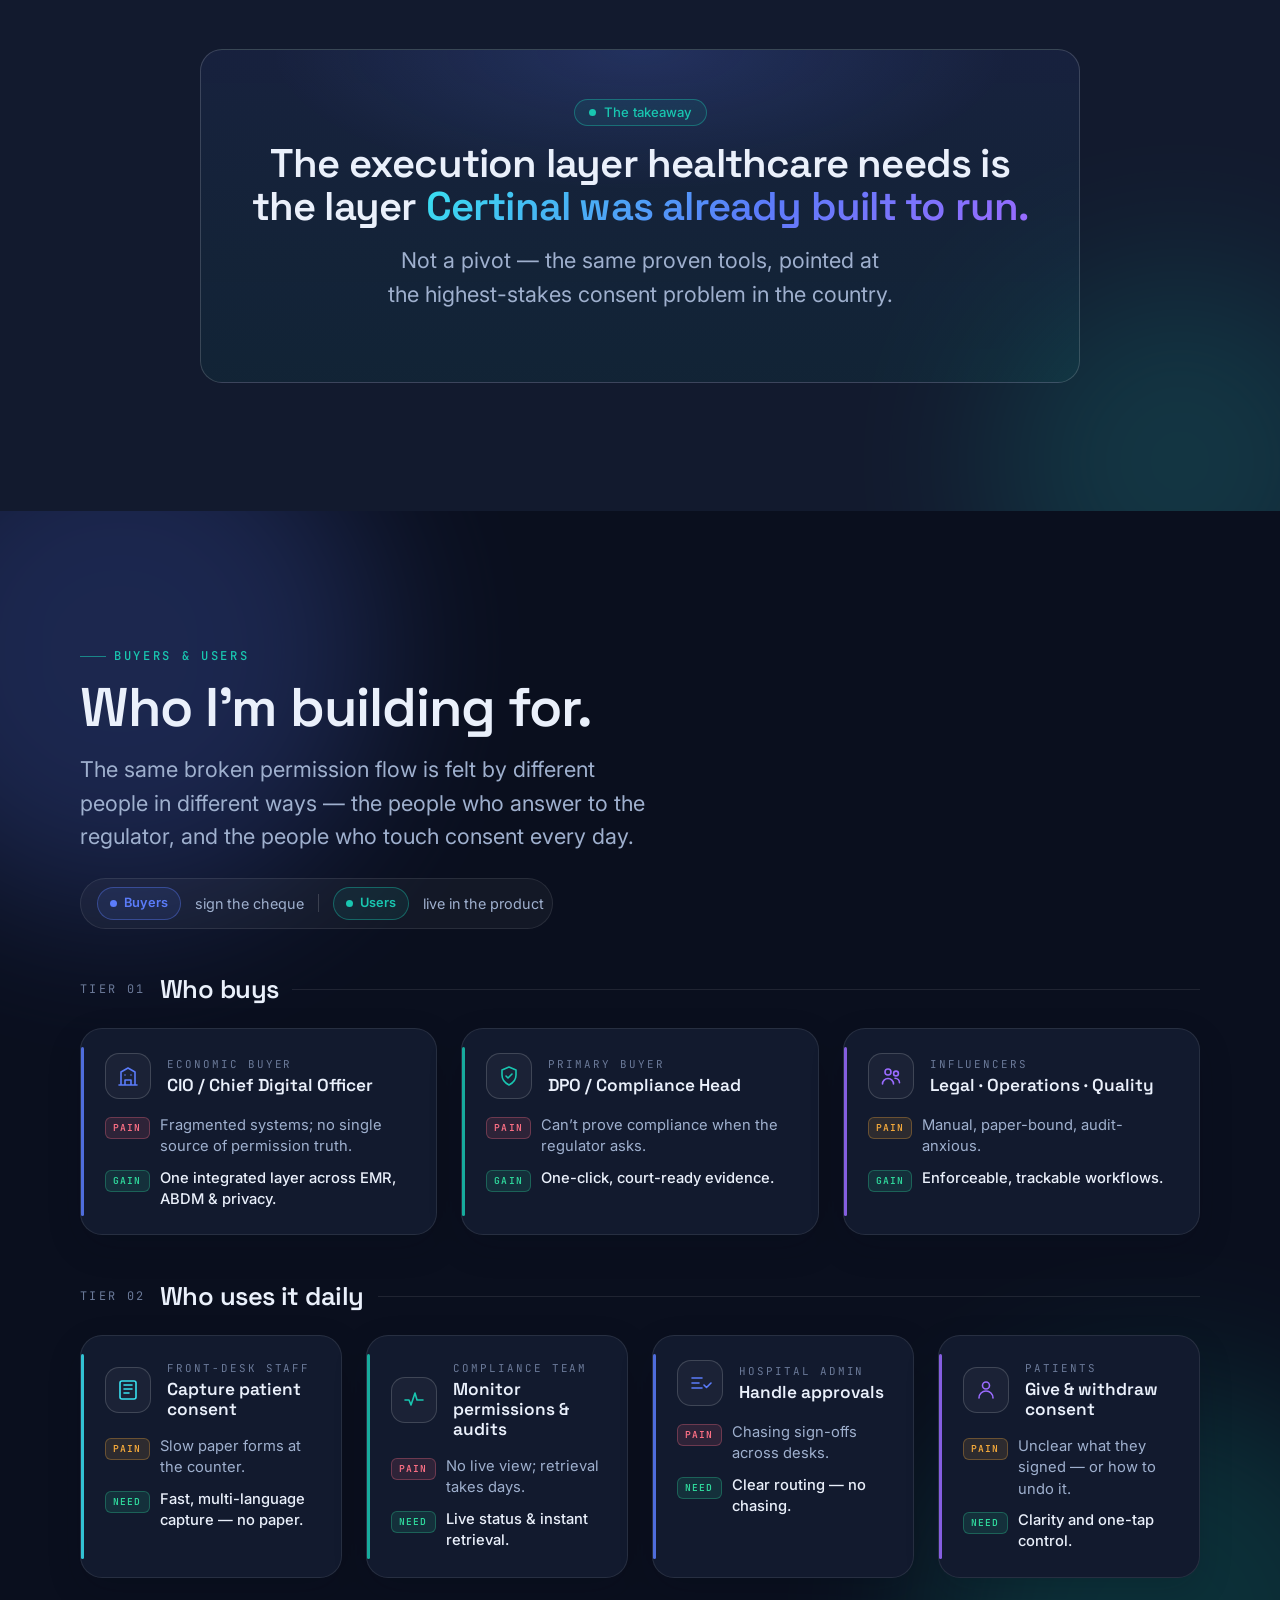
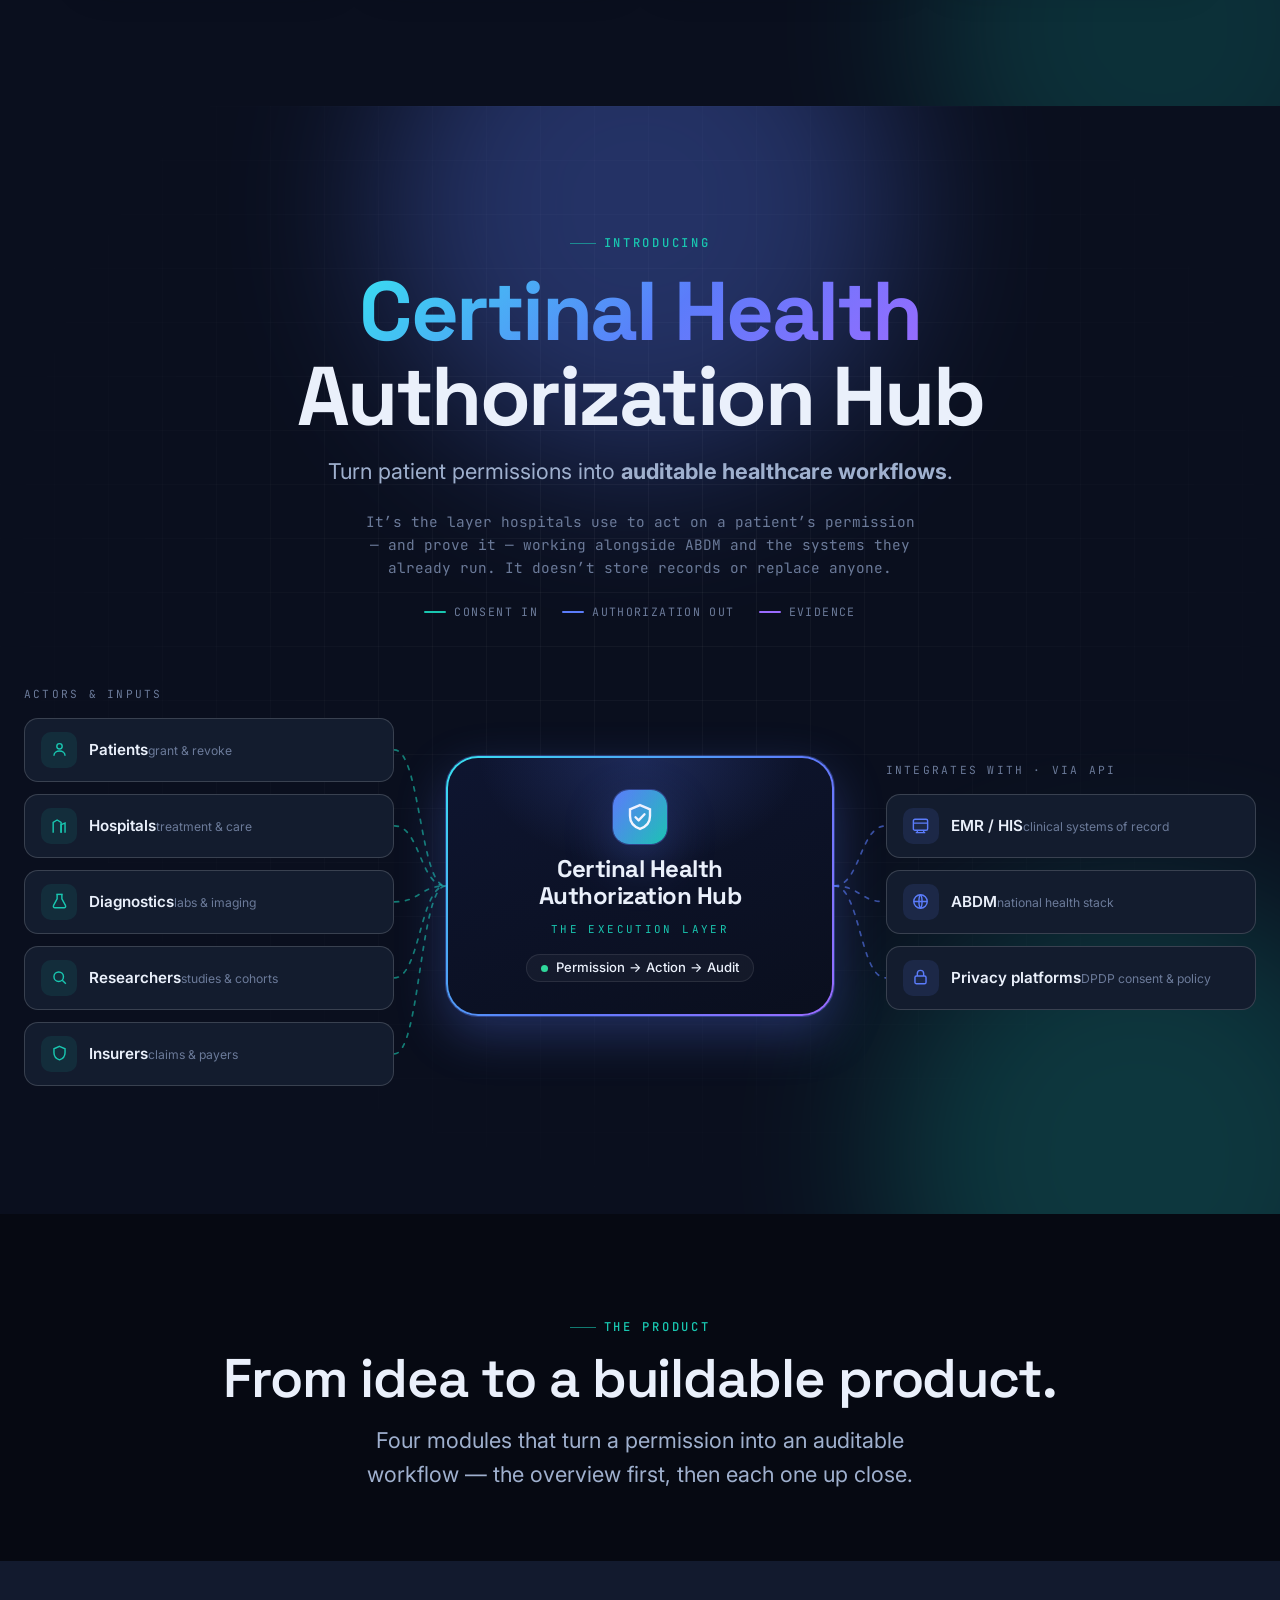
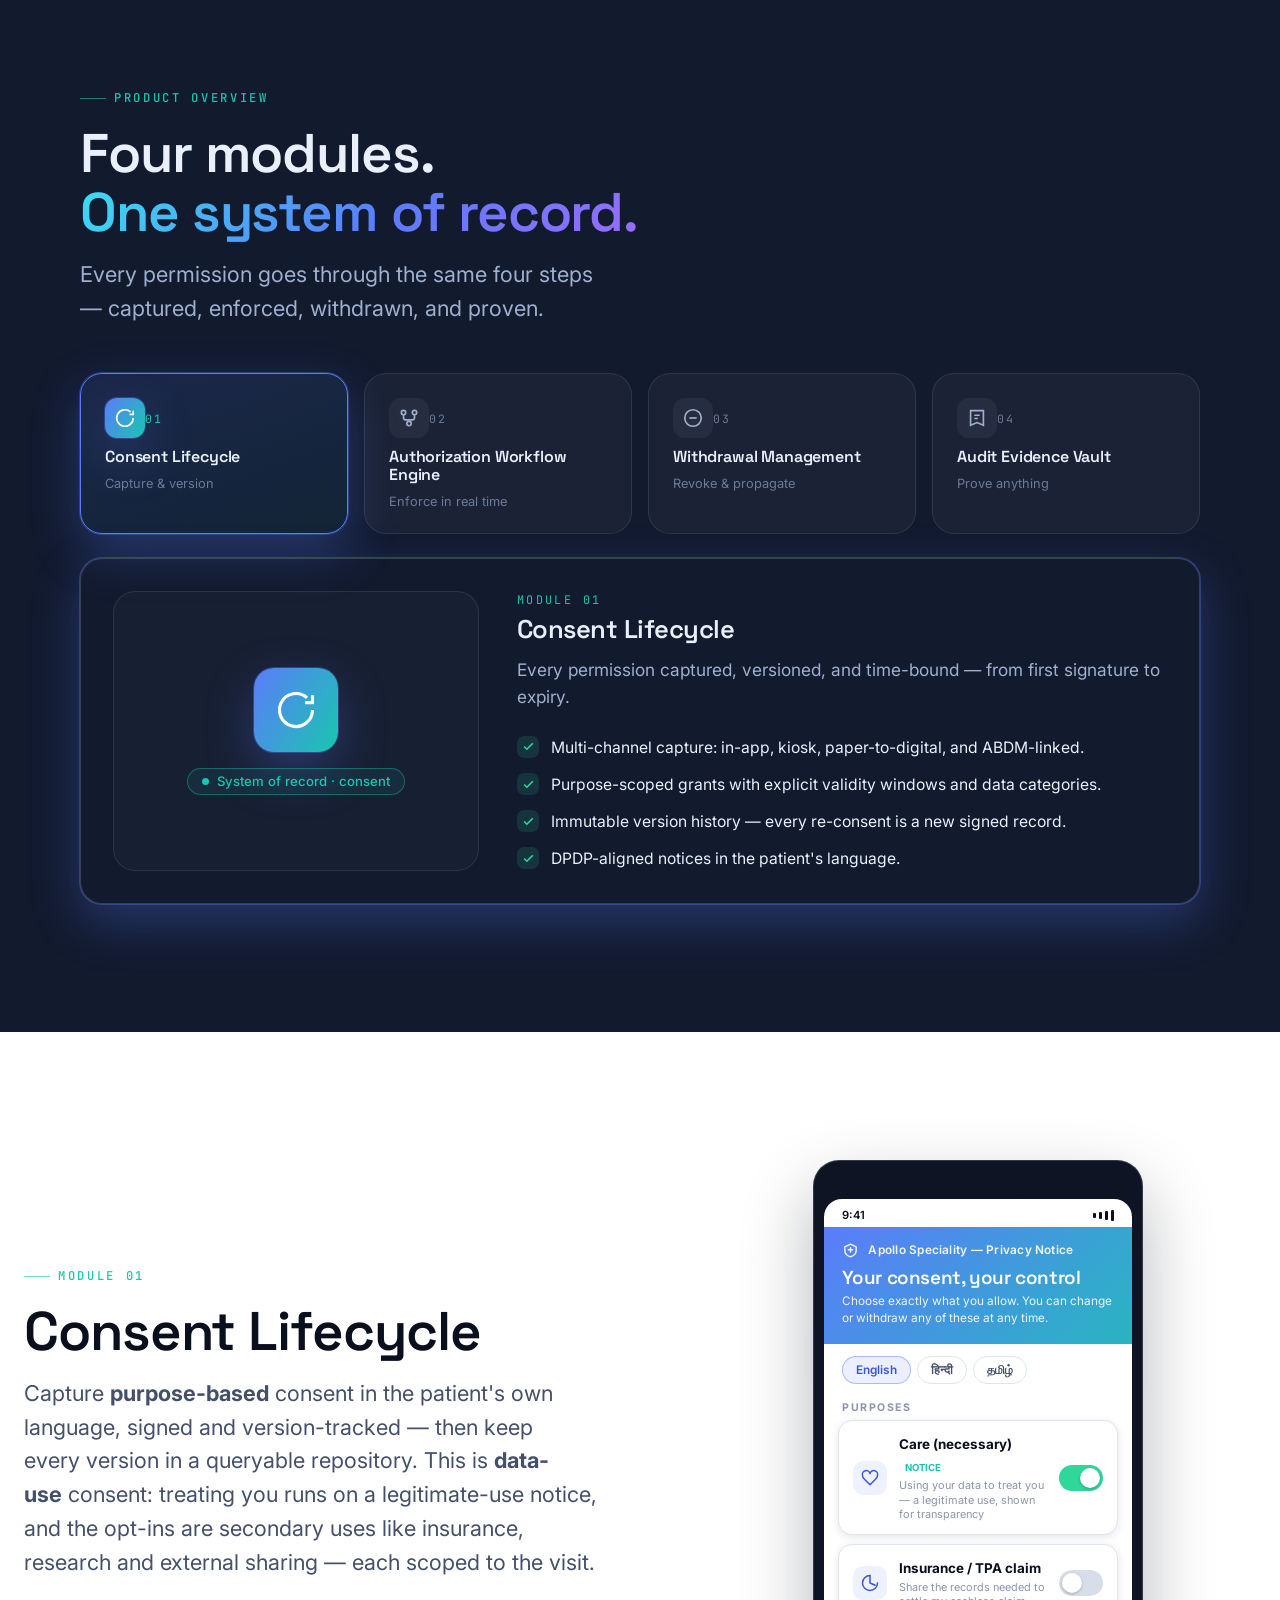
==== commit 1ee8ea1c: "v3: move competitive chart up to after section 4; fix KavachOne tag - Relocated the "Why It Wins" po" ====
--- a/index.html
+++ b/index.html
@@ -759,6 +759,220 @@
     if (tableWrap) {
       tableWrap.addEventListener("mouseleave", function () { activate(WFE); });
     }
+  })();
+  </script>
+</section>
+
+<section id="s19" class="scene scene--dark" data-scene data-title="Why It Wins" aria-labelledby="s19-title">
+  <div class="grid-bg" aria-hidden="true"></div>
+  <span class="glow glow--brand" style="width:520px;height:520px;top:-120px;right:-80px;opacity:.16" aria-hidden="true"></span>
+  <span class="glow glow--teal" style="width:420px;height:420px;bottom:-140px;left:-100px;opacity:.12" aria-hidden="true"></span>
+  <style>
+    #s19 .s19-head{max-width:780px;}
+    #s19 .s19-layout{display:grid;grid-template-columns:1.15fr .85fr;gap:var(--sp-7);align-items:start;margin-top:var(--sp-7);}
+    @media (max-width:980px){#s19 .s19-layout{grid-template-columns:1fr;gap:var(--sp-6);}}
+
+    /* ---- the map ---- */
+    #s19 .s19-mapwrap{overflow-x:auto;-webkit-overflow-scrolling:touch;padding-bottom:6px;}
+    #s19 .s19-plot{position:relative;min-width:540px;aspect-ratio:1/.92;background:
+      linear-gradient(rgba(255,255,255,.018),rgba(255,255,255,.018));
+      border:1px solid var(--line-dark);border-radius:var(--r-lg);overflow:hidden;}
+    /* quadrant tints */
+    #s19 .s19-q{position:absolute;width:50%;height:50%;}
+    #s19 .s19-q.tr{top:0;right:0;background:radial-gradient(120% 120% at 90% 10%,rgba(91,124,250,.16),transparent 70%);}
+    #s19 .s19-q.tl{top:0;left:0;background:radial-gradient(120% 120% at 10% 10%,rgba(154,107,255,.07),transparent 70%);}
+    #s19 .s19-q.br{bottom:0;right:0;background:radial-gradient(120% 120% at 90% 90%,rgba(25,198,176,.06),transparent 70%);}
+    #s19 .s19-q.bl{bottom:0;left:0;background:radial-gradient(120% 120% at 10% 90%,rgba(244,169,59,.05),transparent 70%);}
+    /* crosshair */
+    #s19 .s19-cross{position:absolute;background:var(--line-dark);}
+    #s19 .s19-cross.v{left:50%;top:4%;bottom:4%;width:1px;border-left:1px dashed var(--line-strong);background:none;}
+    #s19 .s19-cross.h{top:50%;left:4%;right:4%;height:1px;border-top:1px dashed var(--line-strong);background:none;}
+    /* quadrant captions */
+    #s19 .s19-qlabel{position:absolute;font-family:var(--font-mono);font-size:.6rem;letter-spacing:.1em;text-transform:uppercase;color:var(--on-dark-faint);max-width:42%;line-height:1.35;}
+    #s19 .s19-qlabel.tr{top:11px;right:14px;text-align:right;color:var(--brand);font-weight:600;}
+    #s19 .s19-qlabel.tl{top:11px;left:34%;}
+    #s19 .s19-qlabel.br{bottom:38px;right:14px;text-align:right;}
+    #s19 .s19-qlabel.bl{bottom:34px;left:34%;}
+    /* axis labels */
+    #s19 .s19-axis{position:absolute;font-family:var(--font-mono);font-size:.62rem;letter-spacing:.08em;color:var(--on-dark-soft);text-transform:uppercase;}
+    #s19 .s19-axis.x-title{bottom:6px;left:50%;transform:translateX(-50%);color:var(--teal);font-weight:600;}
+    #s19 .s19-axis.x-lo{bottom:6px;left:12px;}
+    #s19 .s19-axis.x-hi{bottom:6px;right:12px;}
+    #s19 .s19-axis.y-title{top:50%;left:8px;transform:rotate(-90deg) translateX(0);transform-origin:left center;color:var(--cyan);font-weight:600;white-space:nowrap;}
+    #s19 .s19-axis.y-hi{top:10px;left:14px;}
+    #s19 .s19-axis.y-lo{bottom:30px;left:14px;}
+    /* dots */
+    #s19 .s19-dot{position:absolute;transform:translate(-50%,-50%);display:flex;align-items:center;gap:6px;}
+    #s19 .s19-dot .pt{width:11px;height:11px;border-radius:50%;flex:none;box-shadow:0 0 0 3px rgba(255,255,255,.04);}
+    #s19 .s19-dot .nm{font-size:.64rem;font-weight:500;color:var(--on-dark-soft);white-space:nowrap;line-height:1;}
+    #s19 .s19-dot.lft{flex-direction:row-reverse;}
+    #s19 .cat-hc .pt{background:var(--teal);} #s19 .cat-hc .nm{color:#bff0e8;}
+    #s19 .cat-gov .pt{background:var(--violet);} #s19 .cat-gov .nm{color:#d8c8ff;}
+    #s19 .cat-sign .pt{background:var(--warn);} #s19 .cat-sign .nm{color:#f6d8a8;}
+    #s19 .cat-cookie .pt{background:#8A95AD;} #s19 .cat-cookie .nm{color:#aeb8cd;}
+    /* certinal target */
+    #s19 .s19-cert{position:absolute;transform:translate(-50%,-50%);display:flex;flex-direction:column;align-items:center;gap:6px;z-index:5;}
+    #s19 .s19-cert .star{width:30px;height:30px;border-radius:9px;background:var(--grad-brand);display:grid;place-items:center;box-shadow:var(--sh-glow);animation:s19pulse 3s ease-in-out infinite;}
+    @keyframes s19pulse{0%,100%{box-shadow:0 0 0 1px var(--brand),0 0 26px rgba(91,124,250,.4);}50%{box-shadow:0 0 0 1px var(--brand),0 0 52px rgba(91,124,250,.7);}}
+    #s19 .s19-cert .ct-nm{font-family:var(--font-display);font-weight:700;font-size:.78rem;color:#fff;text-align:center;line-height:1.05;text-shadow:0 1px 8px rgba(0,0,0,.5);}
+    @media (prefers-reduced-motion:reduce){#s19 .s19-cert .star{animation:none;}}
+    /* legend */
+    #s19 .s19-legend{display:flex;flex-wrap:wrap;gap:14px;margin-top:var(--sp-4);font-size:.76rem;color:var(--on-dark-soft);}
+    #s19 .s19-legend span{display:inline-flex;align-items:center;gap:7px;}
+    #s19 .s19-legend i{width:11px;height:11px;border-radius:50%;display:inline-block;}
+
+    /* ---- teardown cards ---- */
+    #s19 .s19-tear{display:flex;flex-direction:column;gap:10px;}
+    #s19 .s19-tcard{border:1px solid var(--line-dark);border-radius:var(--r-md);padding:14px 16px;background:rgba(255,255,255,.025);}
+    #s19 .s19-tcard.is-cert{background:linear-gradient(rgba(91,124,250,.08),rgba(25,198,176,.05));border-color:rgba(91,124,250,.4);box-shadow:var(--sh-glow);}
+    #s19 .s19-tc-top{display:flex;align-items:center;gap:9px;margin-bottom:6px;}
+    #s19 .s19-tc-dot{width:9px;height:9px;border-radius:50%;flex:none;}
+    #s19 .s19-tc-name{font-family:var(--font-display);font-weight:600;font-size:.96rem;color:var(--on-dark);}
+    #s19 .s19-tc-who{font-size:.78rem;color:var(--on-dark-faint);margin-left:auto;text-align:right;max-width:48%;line-height:1.3;}
+    #s19 .s19-tc-row{display:flex;gap:8px;font-size:.82rem;line-height:1.45;margin-top:3px;}
+    #s19 .s19-tc-k{font-family:var(--font-mono);font-size:.6rem;letter-spacing:.08em;text-transform:uppercase;flex:none;width:46px;padding-top:2px;}
+    #s19 .s19-tc-row.owns .s19-tc-k{color:var(--ok);}
+    #s19 .s19-tc-row.gap .s19-tc-k{color:var(--danger);}
+    #s19 .s19-tc-v{color:var(--on-dark-soft);}
+    #s19 .s19-tcard.is-cert .s19-tc-v{color:var(--on-dark);}
+
+    #s19 .s19-note{display:flex;gap:10px;align-items:flex-start;margin-top:var(--sp-5);padding:13px 16px;border:1px dashed var(--line-strong);border-radius:var(--r-md);background:rgba(255,255,255,.02);}
+    #s19 .s19-note svg{flex:none;color:var(--cyan);margin-top:2px;}
+    #s19 .s19-note p{margin:0;font-size:.84rem;color:var(--on-dark-soft);line-height:1.5;}
+    #s19 .s19-creds{display:flex;flex-wrap:wrap;gap:8px;margin-top:var(--sp-5);}
+    #s19 .s19-cred{font-family:var(--font-mono);font-size:.66rem;letter-spacing:.04em;padding:6px 11px;border-radius:var(--r-pill);border:1px solid rgba(47,215,155,.3);background:rgba(47,215,155,.07);color:var(--ok);}
+    #s19 .s19-corner{font-family:var(--font-display);font-weight:600;font-size:clamp(1.05rem,2vw,1.35rem);margin-top:var(--sp-6);max-width:760px;}
+  </style>
+
+  <div class="container container--wide">
+    <div class="s19-head" data-reveal="up">
+      <span class="eyebrow">Competitive landscape</span>
+      <h2 id="s19-title" class="h1 balance mt-4">Why this wins.</h2>
+      <p class="lead mt-4 balance">The DPDP market is crowded &mdash; but only along axes that miss the point. Map vendors by <strong>how healthcare-native</strong> they are and <strong>how far they execute permission</strong>, and one corner stays open.</p>
+    </div>
+
+    <div class="s19-layout">
+      <!-- MAP -->
+      <div data-reveal="scale" data-delay="120">
+        <div class="s19-mapwrap">
+          <div class="s19-plot" id="s19-plot" role="img" aria-label="Positioning map. X axis: generic compliance on the left to healthcare-workflow-native on the right. Y axis: consent capture and e-sign at the bottom to permission execution and evidence at the top. Certinal Health Authorization Hub sits alone in the top-right corner: healthcare-native permission execution.">
+            <div class="s19-q tr"></div><div class="s19-q tl"></div><div class="s19-q br"></div><div class="s19-q bl"></div>
+            <div class="s19-cross v"></div><div class="s19-cross h"></div>
+
+            <span class="s19-qlabel tr">Healthcare-native<br>permission execution</span>
+            <span class="s19-qlabel tl">Generic privacy &amp;<br>DPDP governance</span>
+            <span class="s19-qlabel br">Clinical / trial<br>e-consent (different law)</span>
+            <span class="s19-qlabel bl">Generic e-sign &amp;<br>cookie consent</span>
+
+            <span class="s19-axis x-title">Vertical specialisation &rarr;</span>
+            <span class="s19-axis x-lo">Generic</span>
+            <span class="s19-axis x-hi">Healthcare-native</span>
+            <span class="s19-axis y-title">Execution depth &uarr;</span>
+            <span class="s19-axis y-hi">Executes &amp; proves</span>
+            <span class="s19-axis y-lo">Captures only</span>
+            <!-- dots injected by JS -->
+          </div>
+        </div>
+        <div class="s19-legend" aria-hidden="true">
+          <span><i style="background:var(--teal)"></i> Healthcare / clinical consent</span>
+          <span><i style="background:var(--violet)"></i> DPDP / privacy governance</span>
+          <span><i style="background:var(--warn)"></i> E-signature &amp; documents</span>
+          <span><i style="background:#8A95AD"></i> Cookie / web consent</span>
+          <span><i style="background:var(--brand)"></i> Certinal Hub (target)</span>
+        </div>
+      </div>
+
+      <!-- TEARDOWN -->
+      <div class="s19-tear" data-reveal="up" data-delay="160">
+        <div class="s19-tcard">
+          <div class="s19-tc-top"><span class="s19-tc-dot" style="background:var(--violet)"></span><span class="s19-tc-name">Global privacy suites</span><span class="s19-tc-who">OneTrust · Securiti · BigID</span></div>
+          <div class="s19-tc-row owns"><span class="s19-tc-k">Owns</span><span class="s19-tc-v">Broad governance — discovery, DSAR, DPIA, vendor risk.</span></div>
+          <div class="s19-tc-row gap"><span class="s19-tc-k">Gap</span><span class="s19-tc-v">Generic &amp; heavy; not wired into clinical workflows.</span></div>
+        </div>
+        <div class="s19-tcard">
+          <div class="s19-tc-top"><span class="s19-tc-dot" style="background:var(--violet)"></span><span class="s19-tc-name">India DPDP &amp; consent managers</span><span class="s19-tc-who">Privy by IDfy · Perfios · Seqrite · Neokred · KavachOne</span></div>
+          <div class="s19-tc-row owns"><span class="s19-tc-k">Owns</span><span class="s19-tc-v">Consent lifecycle, CMP, audit-ready consent records.</span></div>
+          <div class="s19-tc-row gap"><span class="s19-tc-k">Gap</span><span class="s19-tc-v">Records consent — doesn't run multi-party clinical authorization, withdrawal execution or evidence &mdash; the Fiduciary-side &ldquo;act on it&rdquo; the Rules now mandate.</span></div>
+        </div>
+        <div class="s19-tcard">
+          <div class="s19-tc-top"><span class="s19-tc-dot" style="background:var(--teal)"></span><span class="s19-tc-name">Healthcare e-consent</span><span class="s19-tc-who">Naree · Clinion · Octalsoft · E-Consent.in · Kleeto · Redacto</span></div>
+          <div class="s19-tc-row owns"><span class="s19-tc-k">Owns</span><span class="s19-tc-v">Digital <strong>clinical / medical</strong> consent for trials &amp; procedures — signed, stored, multilingual.</span></div>
+          <div class="s19-tc-row gap"><span class="s19-tc-k">Gap</span><span class="s19-tc-v">A <strong>different lane</strong> — this is medical / ethics consent (under medical law), not DPDP <em>data</em> permission. Adjacent, not a direct competitor.</span></div>
+        </div>
+        <div class="s19-tcard">
+          <div class="s19-tc-top"><span class="s19-tc-dot" style="background:var(--warn)"></span><span class="s19-tc-name">E-sign &amp; documents</span><span class="s19-tc-who">DocuSign · Adobe Sign · Leegality</span></div>
+          <div class="s19-tc-row owns"><span class="s19-tc-k">Owns</span><span class="s19-tc-v">Legally-valid signature &amp; document execution.</span></div>
+          <div class="s19-tc-row gap"><span class="s19-tc-k">Gap</span><span class="s19-tc-v">No purpose, consent or healthcare permission model.</span></div>
+        </div>
+        <div class="s19-tcard is-cert">
+          <div class="s19-tc-top"><span class="s19-tc-dot" style="background:var(--brand)"></span><span class="s19-tc-name">Certinal Health Authorization Hub</span></div>
+          <div class="s19-tc-row owns"><span class="s19-tc-k">Owns</span><span class="s19-tc-v"><strong>Permission execution</strong> across healthcare workflows — consent, authorization, withdrawal &amp; court-ready evidence.</span></div>
+          <div class="s19-tc-row owns"><span class="s19-tc-k">Why us</span><span class="s19-tc-v">Healthcare-native depth meets the e-sign, workflow &amp; audit primitives Certinal already runs in production.</span></div>
+        </div>
+      </div>
+    </div>
+
+    <div class="s19-note" data-reveal="fade">
+      <svg width="18" height="18" viewBox="0 0 24 24" fill="none" stroke="currentColor" stroke-width="1.8" stroke-linecap="round" stroke-linejoin="round"><circle cx="12" cy="12" r="9"/><path d="M12 8h.01M11 12h1v4h1"/></svg>
+      <p><strong>ABDM and EMR/HIS aren't on this map.</strong> They're national infrastructure and systems of record Certinal <em>integrates with</em> — the rails permission rides on, not vendors competing for the compliance buyer.</p>
+    </div>
+
+    <div class="s19-creds" data-reveal="up" aria-label="Certinal credibility signals">
+      <span class="s19-cred">ISO 27001</span>
+      <span class="s19-cred">SOC 2 Type II</span>
+      <span class="s19-cred">FIPS 140-2</span>
+      <span class="s19-cred">HIS / EMR integrations</span>
+      <span class="s19-cred">Production e-consent base</span>
+    </div>
+
+    <p class="s19-corner gradient-text" data-reveal="up">The top-right corner is barely contested — a few Indian players gesture at it. None execute and prove permission as a healthcare workflow. That's the wedge.</p>
+  </div>
+
+  <script>
+  (function(){
+    var plot=document.getElementById('s19-plot');
+    if(!plot) return;
+    // x: 0 generic (left) -> 100 healthcare-native (right); y: 0 captures (bottom) -> 100 executes (top)
+    var DATA=[
+      // healthcare / clinical (teal)
+      {n:'Redacto',x:67,y:62,c:'hc'},
+      {n:'KavachOne / ConsentiQo',x:48,y:48,c:'gov'},
+      {n:'Kleeto',x:58,y:36,c:'hc'},
+      {n:'Naree eConsent',x:72,y:30,c:'hc'},
+      {n:'E-Consent.in',x:65,y:21,c:'hc'},
+      {n:'Octalsoft',x:87,y:27,c:'hc'},
+      {n:'Clinion',x:90,y:37,c:'hc'},
+      // governance (violet)
+      {n:'OneTrust',x:30,y:82,c:'gov'},
+      {n:'Securiti',x:21,y:74,c:'gov'},
+      {n:'BigID',x:13,y:64,c:'gov'},
+      {n:'Seqrite',x:37,y:70,c:'gov'},
+      {n:'Privy by IDfy',x:44,y:60,c:'gov'},
+      {n:'Perfios',x:41,y:50,c:'gov'},
+      {n:'Neokred Blutic',x:30,y:54,c:'gov'},
+      // e-sign (amber)
+      {n:'DocuSign',x:17,y:22,c:'sign'},
+      {n:'Adobe Sign',x:29,y:14,c:'sign'},
+      {n:'Leegality',x:21,y:34,c:'sign'},
+      // cookie (slate)
+      {n:'CookieYes',x:11,y:16,c:'cookie'}
+    ];
+    var CLS={hc:'cat-hc',gov:'cat-gov',sign:'cat-sign',cookie:'cat-cookie'};
+    DATA.forEach(function(d){
+      var el=document.createElement('span');
+      var left = d.x>=52 ? ' lft':''; // labels to the left for right-side dots
+      el.className='s19-dot '+CLS[d.c]+left;
+      el.style.left=d.x+'%';
+      el.style.top=(100-d.y)+'%';
+      el.innerHTML='<span class="pt"></span><span class="nm">'+d.n+'</span>';
+      plot.appendChild(el);
+    });
+    // Certinal target
+    var cert=document.createElement('span');
+    cert.className='s19-cert';
+    cert.style.left='85%'; cert.style.top=(100-86)+'%';
+    cert.innerHTML='<span class="star"><svg width="16" height="16" viewBox="0 0 24 24" fill="none" stroke="#fff" stroke-width="2.2" stroke-linecap="round" stroke-linejoin="round"><path d="M13 2L4.5 13.5H11l-1 8.5L19.5 10H13z"/></svg></span><span class="ct-nm">Certinal<br>Hub</span>';
+    plot.appendChild(cert);
   })();
   </script>
 </section>
@@ -8076,219 +8290,6 @@
   </script>
 </section>
 
-<section id="s19" class="scene scene--dark" data-scene data-title="Why It Wins" aria-labelledby="s19-title">
-  <div class="grid-bg" aria-hidden="true"></div>
-  <span class="glow glow--brand" style="width:520px;height:520px;top:-120px;right:-80px;opacity:.16" aria-hidden="true"></span>
-  <span class="glow glow--teal" style="width:420px;height:420px;bottom:-140px;left:-100px;opacity:.12" aria-hidden="true"></span>
-  <style>
-    #s19 .s19-head{max-width:780px;}
-    #s19 .s19-layout{display:grid;grid-template-columns:1.15fr .85fr;gap:var(--sp-7);align-items:start;margin-top:var(--sp-7);}
-    @media (max-width:980px){#s19 .s19-layout{grid-template-columns:1fr;gap:var(--sp-6);}}
-
-    /* ---- the map ---- */
-    #s19 .s19-mapwrap{overflow-x:auto;-webkit-overflow-scrolling:touch;padding-bottom:6px;}
-    #s19 .s19-plot{position:relative;min-width:540px;aspect-ratio:1/.92;background:
-      linear-gradient(rgba(255,255,255,.018),rgba(255,255,255,.018));
-      border:1px solid var(--line-dark);border-radius:var(--r-lg);overflow:hidden;}
-    /* quadrant tints */
-    #s19 .s19-q{position:absolute;width:50%;height:50%;}
-    #s19 .s19-q.tr{top:0;right:0;background:radial-gradient(120% 120% at 90% 10%,rgba(91,124,250,.16),transparent 70%);}
-    #s19 .s19-q.tl{top:0;left:0;background:radial-gradient(120% 120% at 10% 10%,rgba(154,107,255,.07),transparent 70%);}
-    #s19 .s19-q.br{bottom:0;right:0;background:radial-gradient(120% 120% at 90% 90%,rgba(25,198,176,.06),transparent 70%);}
-    #s19 .s19-q.bl{bottom:0;left:0;background:radial-gradient(120% 120% at 10% 90%,rgba(244,169,59,.05),transparent 70%);}
-    /* crosshair */
-    #s19 .s19-cross{position:absolute;background:var(--line-dark);}
-    #s19 .s19-cross.v{left:50%;top:4%;bottom:4%;width:1px;border-left:1px dashed var(--line-strong);background:none;}
-    #s19 .s19-cross.h{top:50%;left:4%;right:4%;height:1px;border-top:1px dashed var(--line-strong);background:none;}
-    /* quadrant captions */
-    #s19 .s19-qlabel{position:absolute;font-family:var(--font-mono);font-size:.6rem;letter-spacing:.1em;text-transform:uppercase;color:var(--on-dark-faint);max-width:42%;line-height:1.35;}
-    #s19 .s19-qlabel.tr{top:11px;right:14px;text-align:right;color:var(--brand);font-weight:600;}
-    #s19 .s19-qlabel.tl{top:11px;left:34%;}
-    #s19 .s19-qlabel.br{bottom:38px;right:14px;text-align:right;}
-    #s19 .s19-qlabel.bl{bottom:34px;left:34%;}
-    /* axis labels */
-    #s19 .s19-axis{position:absolute;font-family:var(--font-mono);font-size:.62rem;letter-spacing:.08em;color:var(--on-dark-soft);text-transform:uppercase;}
-    #s19 .s19-axis.x-title{bottom:6px;left:50%;transform:translateX(-50%);color:var(--teal);font-weight:600;}
-    #s19 .s19-axis.x-lo{bottom:6px;left:12px;}
-    #s19 .s19-axis.x-hi{bottom:6px;right:12px;}
-    #s19 .s19-axis.y-title{top:50%;left:8px;transform:rotate(-90deg) translateX(0);transform-origin:left center;color:var(--cyan);font-weight:600;white-space:nowrap;}
-    #s19 .s19-axis.y-hi{top:10px;left:14px;}
-    #s19 .s19-axis.y-lo{bottom:30px;left:14px;}
-    /* dots */
-    #s19 .s19-dot{position:absolute;transform:translate(-50%,-50%);display:flex;align-items:center;gap:6px;}
-    #s19 .s19-dot .pt{width:11px;height:11px;border-radius:50%;flex:none;box-shadow:0 0 0 3px rgba(255,255,255,.04);}
-    #s19 .s19-dot .nm{font-size:.64rem;font-weight:500;color:var(--on-dark-soft);white-space:nowrap;line-height:1;}
-    #s19 .s19-dot.lft{flex-direction:row-reverse;}
-    #s19 .cat-hc .pt{background:var(--teal);} #s19 .cat-hc .nm{color:#bff0e8;}
-    #s19 .cat-gov .pt{background:var(--violet);} #s19 .cat-gov .nm{color:#d8c8ff;}
-    #s19 .cat-sign .pt{background:var(--warn);} #s19 .cat-sign .nm{color:#f6d8a8;}
-    #s19 .cat-cookie .pt{background:#8A95AD;} #s19 .cat-cookie .nm{color:#aeb8cd;}
-    /* certinal target */
-    #s19 .s19-cert{position:absolute;transform:translate(-50%,-50%);display:flex;flex-direction:column;align-items:center;gap:6px;z-index:5;}
-    #s19 .s19-cert .star{width:30px;height:30px;border-radius:9px;background:var(--grad-brand);display:grid;place-items:center;box-shadow:var(--sh-glow);animation:s19pulse 3s ease-in-out infinite;}
-    @keyframes s19pulse{0%,100%{box-shadow:0 0 0 1px var(--brand),0 0 26px rgba(91,124,250,.4);}50%{box-shadow:0 0 0 1px var(--brand),0 0 52px rgba(91,124,250,.7);}}
-    #s19 .s19-cert .ct-nm{font-family:var(--font-display);font-weight:700;font-size:.78rem;color:#fff;text-align:center;line-height:1.05;text-shadow:0 1px 8px rgba(0,0,0,.5);}
-    @media (prefers-reduced-motion:reduce){#s19 .s19-cert .star{animation:none;}}
-    /* legend */
-    #s19 .s19-legend{display:flex;flex-wrap:wrap;gap:14px;margin-top:var(--sp-4);font-size:.76rem;color:var(--on-dark-soft);}
-    #s19 .s19-legend span{display:inline-flex;align-items:center;gap:7px;}
-    #s19 .s19-legend i{width:11px;height:11px;border-radius:50%;display:inline-block;}
-
-    /* ---- teardown cards ---- */
-    #s19 .s19-tear{display:flex;flex-direction:column;gap:10px;}
-    #s19 .s19-tcard{border:1px solid var(--line-dark);border-radius:var(--r-md);padding:14px 16px;background:rgba(255,255,255,.025);}
-    #s19 .s19-tcard.is-cert{background:linear-gradient(rgba(91,124,250,.08),rgba(25,198,176,.05));border-color:rgba(91,124,250,.4);box-shadow:var(--sh-glow);}
-    #s19 .s19-tc-top{display:flex;align-items:center;gap:9px;margin-bottom:6px;}
-    #s19 .s19-tc-dot{width:9px;height:9px;border-radius:50%;flex:none;}
-    #s19 .s19-tc-name{font-family:var(--font-display);font-weight:600;font-size:.96rem;color:var(--on-dark);}
-    #s19 .s19-tc-who{font-size:.78rem;color:var(--on-dark-faint);margin-left:auto;text-align:right;max-width:48%;line-height:1.3;}
-    #s19 .s19-tc-row{display:flex;gap:8px;font-size:.82rem;line-height:1.45;margin-top:3px;}
-    #s19 .s19-tc-k{font-family:var(--font-mono);font-size:.6rem;letter-spacing:.08em;text-transform:uppercase;flex:none;width:46px;padding-top:2px;}
-    #s19 .s19-tc-row.owns .s19-tc-k{color:var(--ok);}
-    #s19 .s19-tc-row.gap .s19-tc-k{color:var(--danger);}
-    #s19 .s19-tc-v{color:var(--on-dark-soft);}
-    #s19 .s19-tcard.is-cert .s19-tc-v{color:var(--on-dark);}
-
-    #s19 .s19-note{display:flex;gap:10px;align-items:flex-start;margin-top:var(--sp-5);padding:13px 16px;border:1px dashed var(--line-strong);border-radius:var(--r-md);background:rgba(255,255,255,.02);}
-    #s19 .s19-note svg{flex:none;color:var(--cyan);margin-top:2px;}
-    #s19 .s19-note p{margin:0;font-size:.84rem;color:var(--on-dark-soft);line-height:1.5;}
-    #s19 .s19-creds{display:flex;flex-wrap:wrap;gap:8px;margin-top:var(--sp-5);}
-    #s19 .s19-cred{font-family:var(--font-mono);font-size:.66rem;letter-spacing:.04em;padding:6px 11px;border-radius:var(--r-pill);border:1px solid rgba(47,215,155,.3);background:rgba(47,215,155,.07);color:var(--ok);}
-    #s19 .s19-corner{font-family:var(--font-display);font-weight:600;font-size:clamp(1.05rem,2vw,1.35rem);margin-top:var(--sp-6);max-width:760px;}
-  </style>
-
-  <div class="container container--wide">
-    <div class="s19-head" data-reveal="up">
-      <span class="eyebrow">Competitive landscape</span>
-      <h2 id="s19-title" class="h1 balance mt-4">Why this wins.</h2>
-      <p class="lead mt-4 balance">The DPDP market is crowded &mdash; but only along axes that miss the point. Map vendors by <strong>how healthcare-native</strong> they are and <strong>how far they execute permission</strong>, and one corner stays open.</p>
-    </div>
-
-    <div class="s19-layout">
-      <!-- MAP -->
-      <div data-reveal="scale" data-delay="120">
-        <div class="s19-mapwrap">
-          <div class="s19-plot" id="s19-plot" role="img" aria-label="Positioning map. X axis: generic compliance on the left to healthcare-workflow-native on the right. Y axis: consent capture and e-sign at the bottom to permission execution and evidence at the top. Certinal Health Authorization Hub sits alone in the top-right corner: healthcare-native permission execution.">
-            <div class="s19-q tr"></div><div class="s19-q tl"></div><div class="s19-q br"></div><div class="s19-q bl"></div>
-            <div class="s19-cross v"></div><div class="s19-cross h"></div>
-
-            <span class="s19-qlabel tr">Healthcare-native<br>permission execution</span>
-            <span class="s19-qlabel tl">Generic privacy &amp;<br>DPDP governance</span>
-            <span class="s19-qlabel br">Healthcare<br>e-consent / signing</span>
-            <span class="s19-qlabel bl">Generic e-sign &amp;<br>cookie consent</span>
-
-            <span class="s19-axis x-title">Vertical specialisation &rarr;</span>
-            <span class="s19-axis x-lo">Generic</span>
-            <span class="s19-axis x-hi">Healthcare-native</span>
-            <span class="s19-axis y-title">Execution depth &uarr;</span>
-            <span class="s19-axis y-hi">Executes &amp; proves</span>
-            <span class="s19-axis y-lo">Captures only</span>
-            <!-- dots injected by JS -->
-          </div>
-        </div>
-        <div class="s19-legend" aria-hidden="true">
-          <span><i style="background:var(--teal)"></i> Healthcare / clinical consent</span>
-          <span><i style="background:var(--violet)"></i> DPDP / privacy governance</span>
-          <span><i style="background:var(--warn)"></i> E-signature &amp; documents</span>
-          <span><i style="background:#8A95AD"></i> Cookie / web consent</span>
-          <span><i style="background:var(--brand)"></i> Certinal Hub (target)</span>
-        </div>
-      </div>
-
-      <!-- TEARDOWN -->
-      <div class="s19-tear" data-reveal="up" data-delay="160">
-        <div class="s19-tcard">
-          <div class="s19-tc-top"><span class="s19-tc-dot" style="background:var(--violet)"></span><span class="s19-tc-name">Global privacy suites</span><span class="s19-tc-who">OneTrust · Securiti · BigID</span></div>
-          <div class="s19-tc-row owns"><span class="s19-tc-k">Owns</span><span class="s19-tc-v">Broad governance — discovery, DSAR, DPIA, vendor risk.</span></div>
-          <div class="s19-tc-row gap"><span class="s19-tc-k">Gap</span><span class="s19-tc-v">Generic &amp; heavy; not wired into clinical workflows.</span></div>
-        </div>
-        <div class="s19-tcard">
-          <div class="s19-tc-top"><span class="s19-tc-dot" style="background:var(--violet)"></span><span class="s19-tc-name">India DPDP &amp; consent managers</span><span class="s19-tc-who">Privy by IDfy · Perfios · Seqrite · Neokred · KavachOne</span></div>
-          <div class="s19-tc-row owns"><span class="s19-tc-k">Owns</span><span class="s19-tc-v">Consent lifecycle, CMP, audit-ready consent records.</span></div>
-          <div class="s19-tc-row gap"><span class="s19-tc-k">Gap</span><span class="s19-tc-v">Records consent — doesn't run multi-party clinical authorization, withdrawal execution or evidence &mdash; the Fiduciary-side &ldquo;act on it&rdquo; the Rules now mandate.</span></div>
-        </div>
-        <div class="s19-tcard">
-          <div class="s19-tc-top"><span class="s19-tc-dot" style="background:var(--teal)"></span><span class="s19-tc-name">Healthcare e-consent</span><span class="s19-tc-who">Naree · Clinion · Octalsoft · E-Consent.in · Kleeto · Redacto</span></div>
-          <div class="s19-tc-row owns"><span class="s19-tc-k">Owns</span><span class="s19-tc-v">Digital clinical &amp; trial consent — signed, stored, multilingual.</span></div>
-          <div class="s19-tc-row gap"><span class="s19-tc-k">Gap</span><span class="s19-tc-v">Captures &amp; files; no withdrawal propagation or evidence orchestration.</span></div>
-        </div>
-        <div class="s19-tcard">
-          <div class="s19-tc-top"><span class="s19-tc-dot" style="background:var(--warn)"></span><span class="s19-tc-name">E-sign &amp; documents</span><span class="s19-tc-who">DocuSign · Adobe Sign · Leegality</span></div>
-          <div class="s19-tc-row owns"><span class="s19-tc-k">Owns</span><span class="s19-tc-v">Legally-valid signature &amp; document execution.</span></div>
-          <div class="s19-tc-row gap"><span class="s19-tc-k">Gap</span><span class="s19-tc-v">No purpose, consent or healthcare permission model.</span></div>
-        </div>
-        <div class="s19-tcard is-cert">
-          <div class="s19-tc-top"><span class="s19-tc-dot" style="background:var(--brand)"></span><span class="s19-tc-name">Certinal Health Authorization Hub</span></div>
-          <div class="s19-tc-row owns"><span class="s19-tc-k">Owns</span><span class="s19-tc-v"><strong>Permission execution</strong> across healthcare workflows — consent, authorization, withdrawal &amp; court-ready evidence.</span></div>
-          <div class="s19-tc-row owns"><span class="s19-tc-k">Why us</span><span class="s19-tc-v">Healthcare-native depth meets the e-sign, workflow &amp; audit primitives Certinal already runs in production.</span></div>
-        </div>
-      </div>
-    </div>
-
-    <div class="s19-note" data-reveal="fade">
-      <svg width="18" height="18" viewBox="0 0 24 24" fill="none" stroke="currentColor" stroke-width="1.8" stroke-linecap="round" stroke-linejoin="round"><circle cx="12" cy="12" r="9"/><path d="M12 8h.01M11 12h1v4h1"/></svg>
-      <p><strong>ABDM and EMR/HIS aren't on this map.</strong> They're national infrastructure and systems of record Certinal <em>integrates with</em> — the rails permission rides on, not vendors competing for the compliance buyer.</p>
-    </div>
-
-    <div class="s19-creds" data-reveal="up" aria-label="Certinal credibility signals">
-      <span class="s19-cred">ISO 27001</span>
-      <span class="s19-cred">SOC 2 Type II</span>
-      <span class="s19-cred">FIPS 140-2</span>
-      <span class="s19-cred">HIS / EMR integrations</span>
-      <span class="s19-cred">Production e-consent base</span>
-    </div>
-
-    <p class="s19-corner gradient-text" data-reveal="up">The top-right corner is barely contested — a few Indian players gesture at it. None execute and prove permission as a healthcare workflow. That's the wedge.</p>
-  </div>
-
-  <script>
-  (function(){
-    var plot=document.getElementById('s19-plot');
-    if(!plot) return;
-    // x: 0 generic (left) -> 100 healthcare-native (right); y: 0 captures (bottom) -> 100 executes (top)
-    var DATA=[
-      // healthcare / clinical (teal)
-      {n:'Redacto',x:67,y:62,c:'hc'},
-      {n:'KavachOne / ConsentiQo',x:57,y:53,c:'hc'},
-      {n:'Kleeto',x:58,y:36,c:'hc'},
-      {n:'Naree eConsent',x:72,y:30,c:'hc'},
-      {n:'E-Consent.in',x:65,y:21,c:'hc'},
-      {n:'Octalsoft',x:87,y:27,c:'hc'},
-      {n:'Clinion',x:90,y:37,c:'hc'},
-      // governance (violet)
-      {n:'OneTrust',x:30,y:82,c:'gov'},
-      {n:'Securiti',x:21,y:74,c:'gov'},
-      {n:'BigID',x:13,y:64,c:'gov'},
-      {n:'Seqrite',x:37,y:70,c:'gov'},
-      {n:'Privy by IDfy',x:44,y:60,c:'gov'},
-      {n:'Perfios',x:41,y:50,c:'gov'},
-      {n:'Neokred Blutic',x:30,y:54,c:'gov'},
-      // e-sign (amber)
-      {n:'DocuSign',x:17,y:22,c:'sign'},
-      {n:'Adobe Sign',x:29,y:14,c:'sign'},
-      {n:'Leegality',x:21,y:34,c:'sign'},
-      // cookie (slate)
-      {n:'CookieYes',x:11,y:16,c:'cookie'}
-    ];
-    var CLS={hc:'cat-hc',gov:'cat-gov',sign:'cat-sign',cookie:'cat-cookie'};
-    DATA.forEach(function(d){
-      var el=document.createElement('span');
-      var left = d.x>=52 ? ' lft':''; // labels to the left for right-side dots
-      el.className='s19-dot '+CLS[d.c]+left;
-      el.style.left=d.x+'%';
-      el.style.top=(100-d.y)+'%';
-      el.innerHTML='<span class="pt"></span><span class="nm">'+d.n+'</span>';
-      plot.appendChild(el);
-    });
-    // Certinal target
-    var cert=document.createElement('span');
-    cert.className='s19-cert';
-    cert.style.left='85%'; cert.style.top=(100-86)+'%';
-    cert.innerHTML='<span class="star"><svg width="16" height="16" viewBox="0 0 24 24" fill="none" stroke="#fff" stroke-width="2.2" stroke-linecap="round" stroke-linejoin="round"><path d="M13 2L4.5 13.5H11l-1 8.5L19.5 10H13z"/></svg></span><span class="ct-nm">Certinal<br>Hub</span>';
-    plot.appendChild(cert);
-  })();
-  </script>
-</section>
 
 <section class="scene scene--darker full-h center" id="s20" data-scene data-title="Conclusion">
   <style>
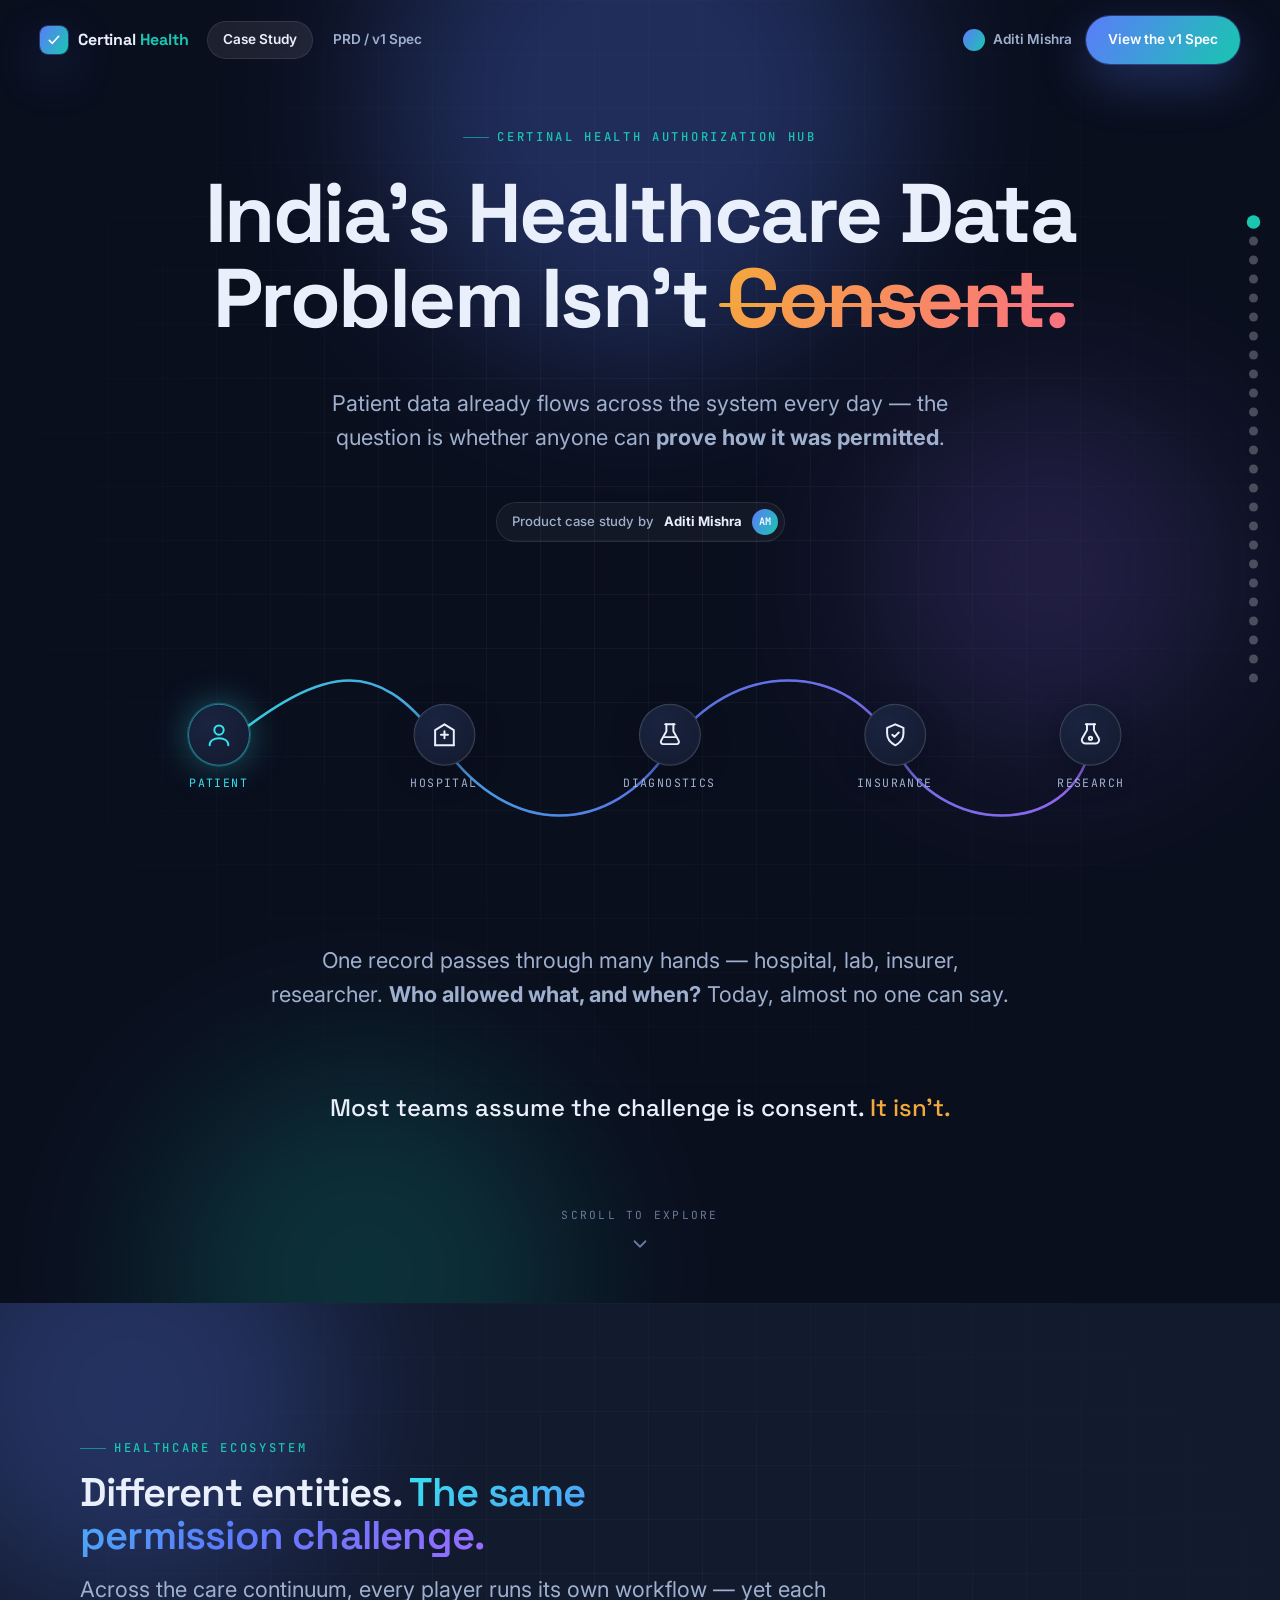
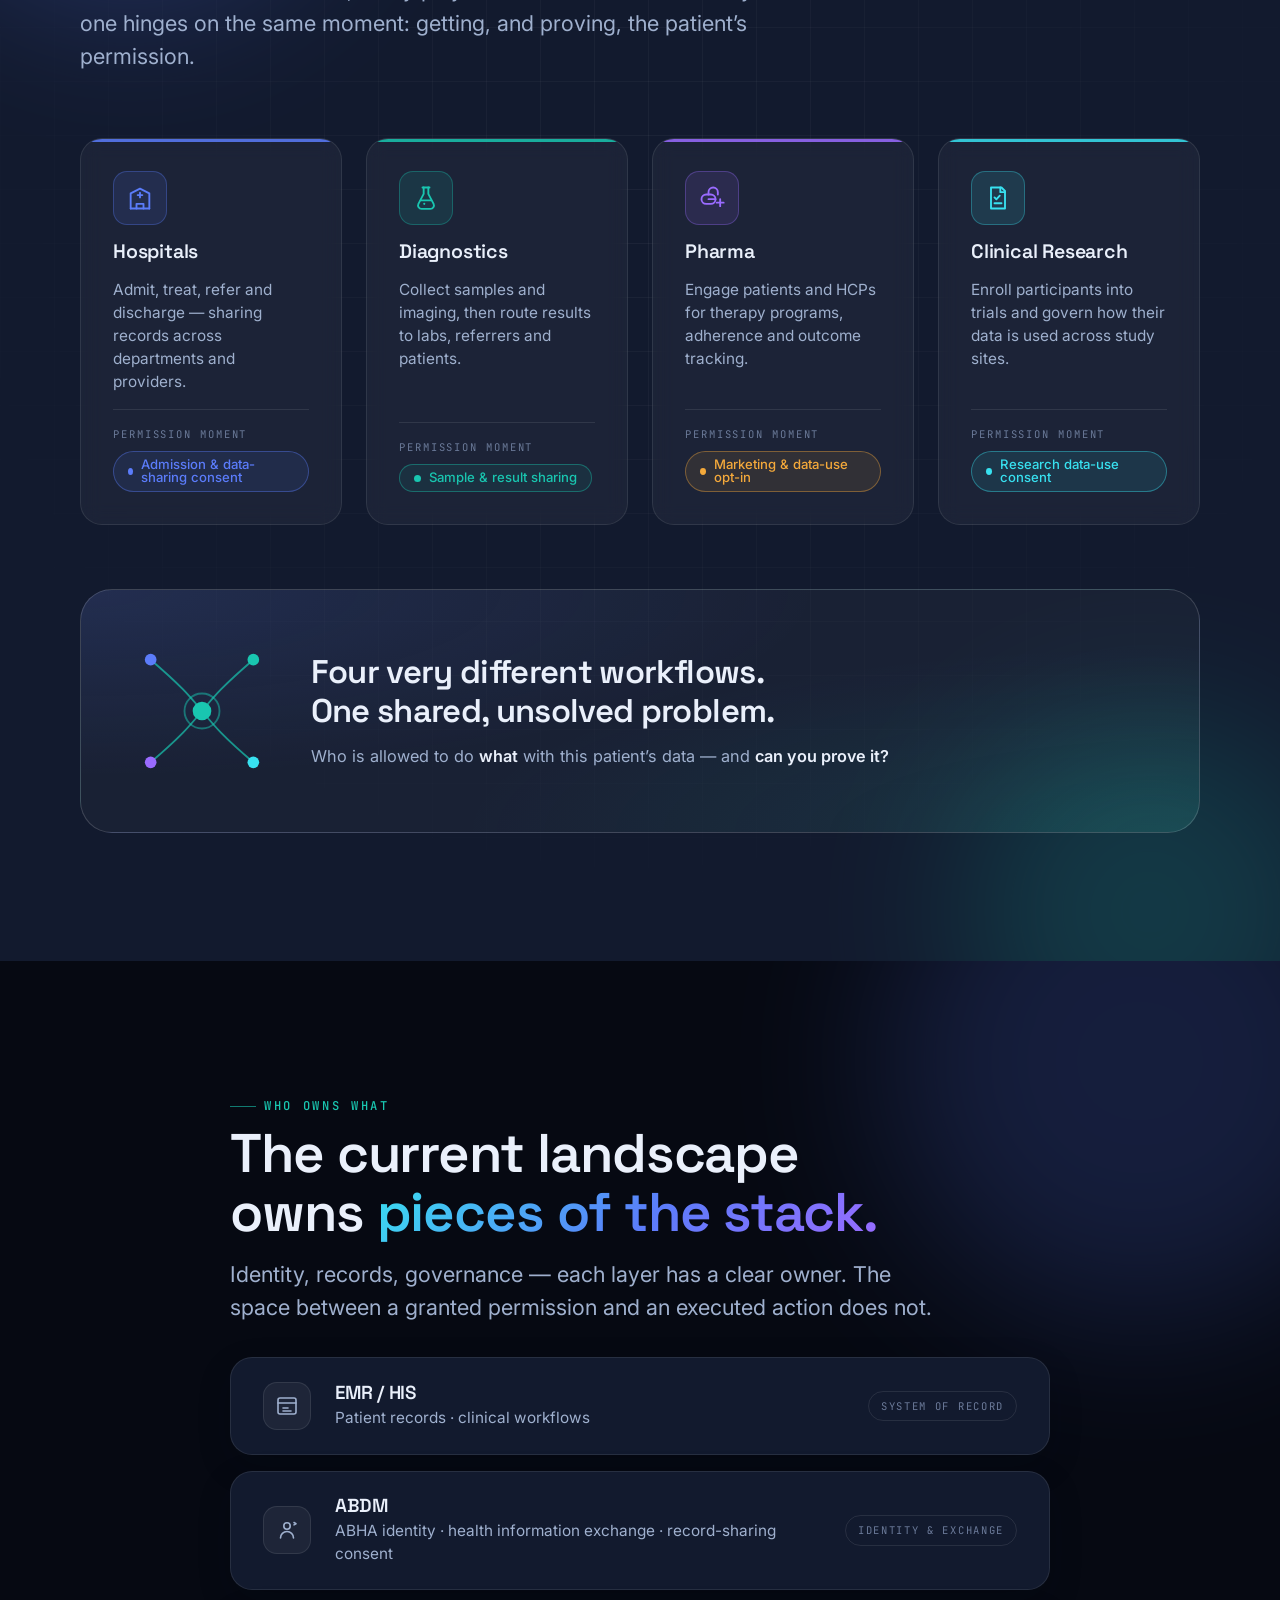
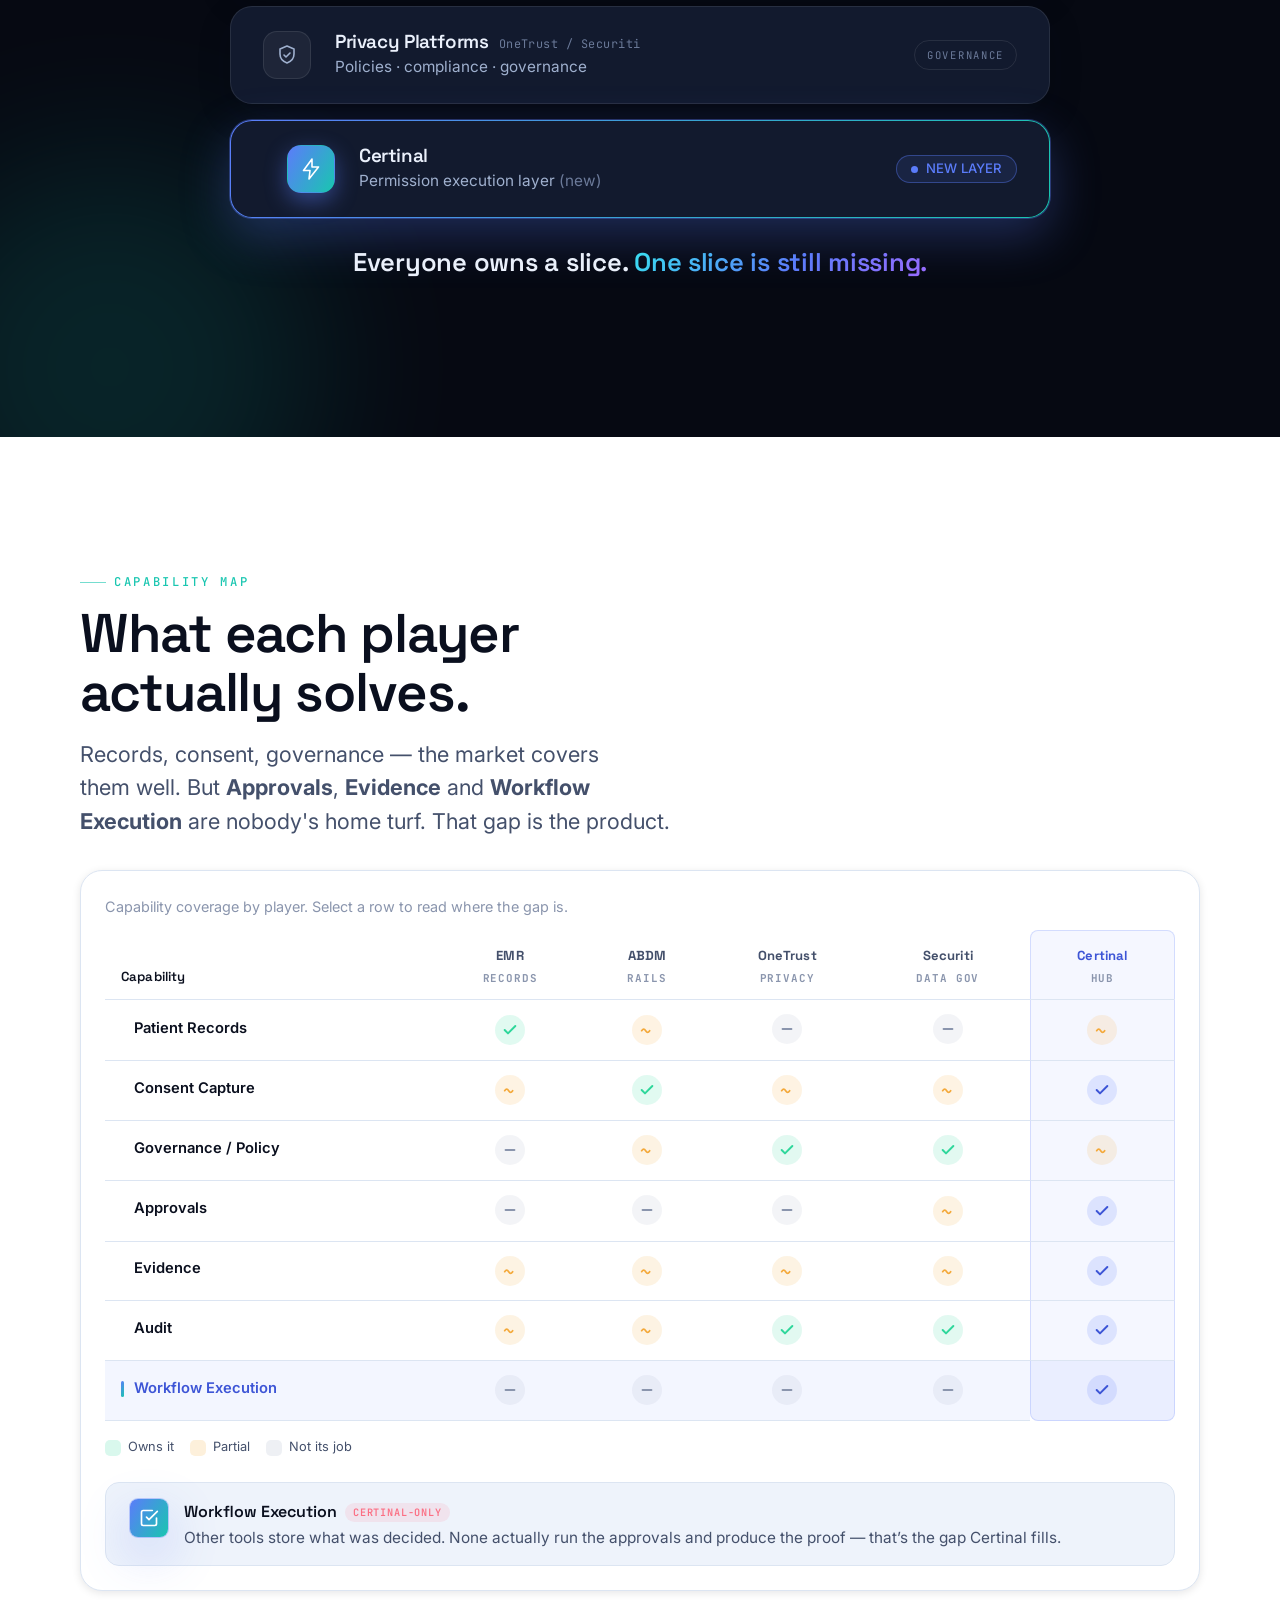
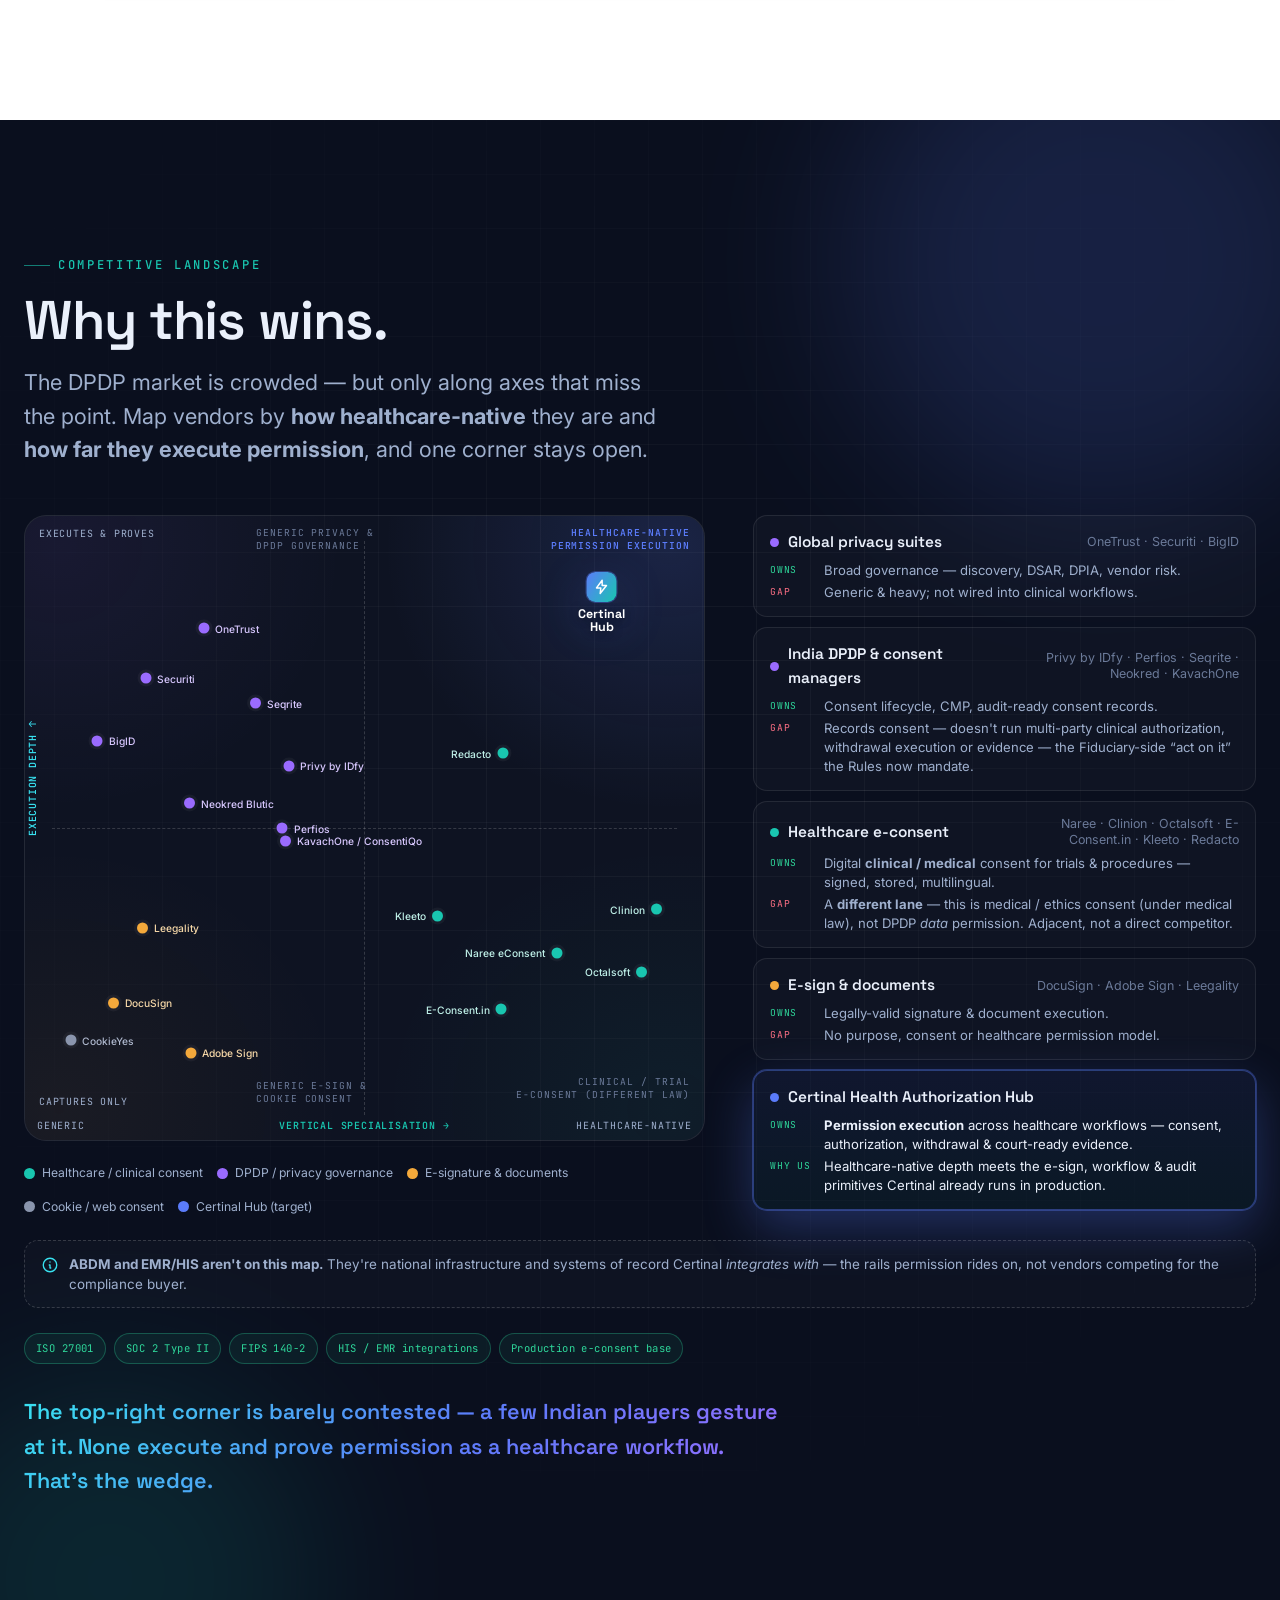
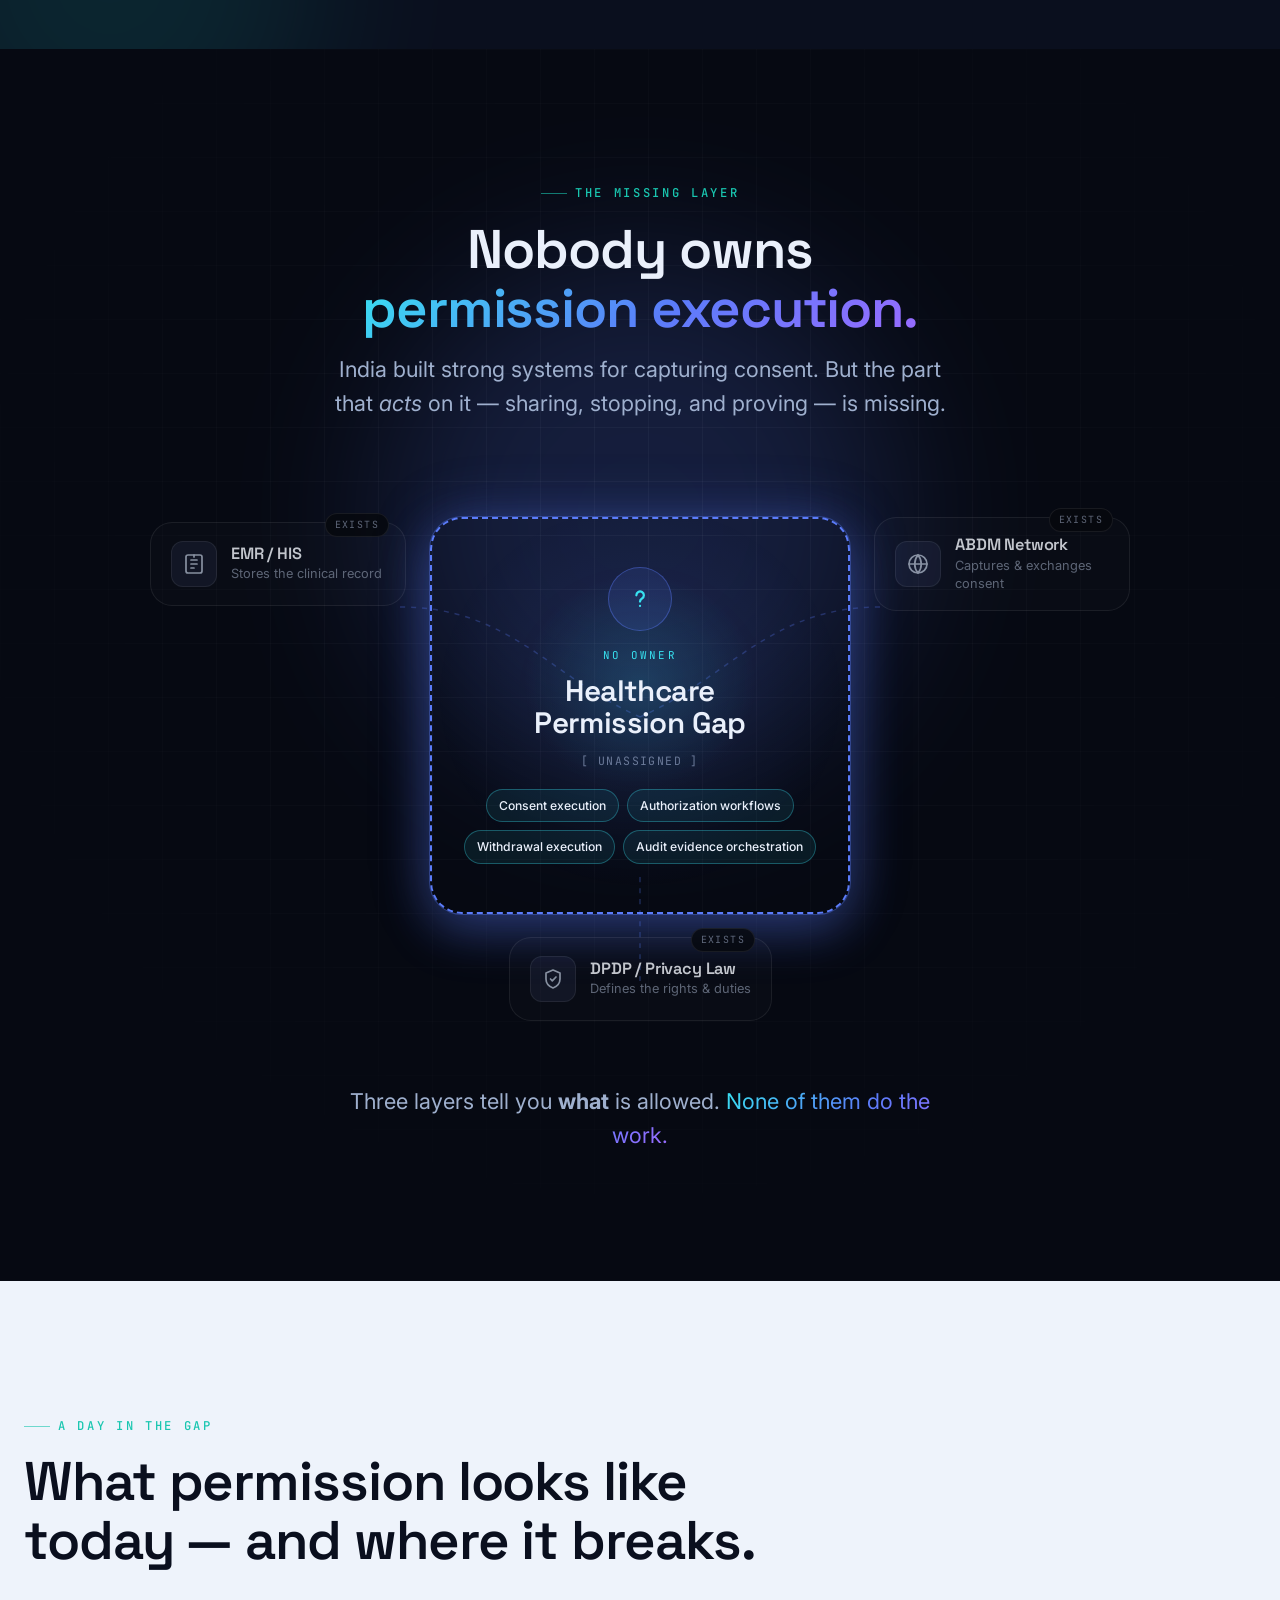
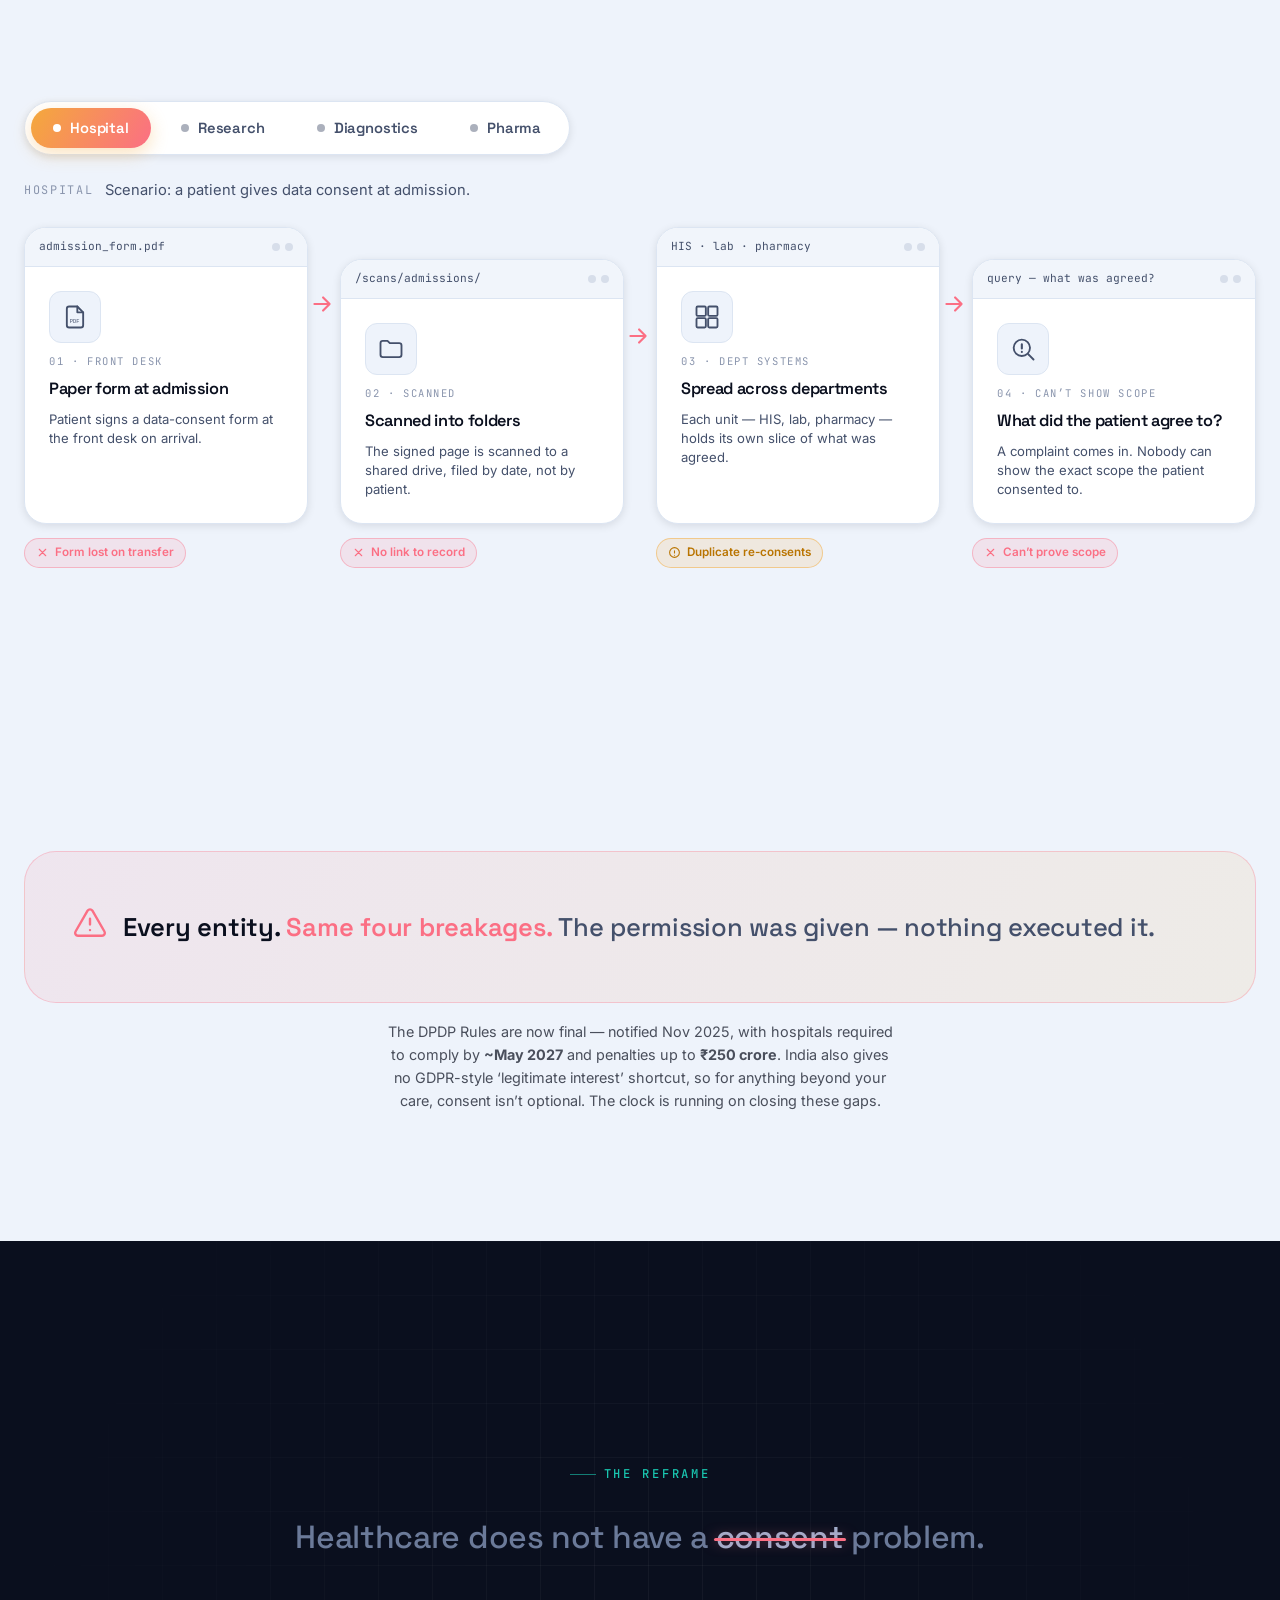
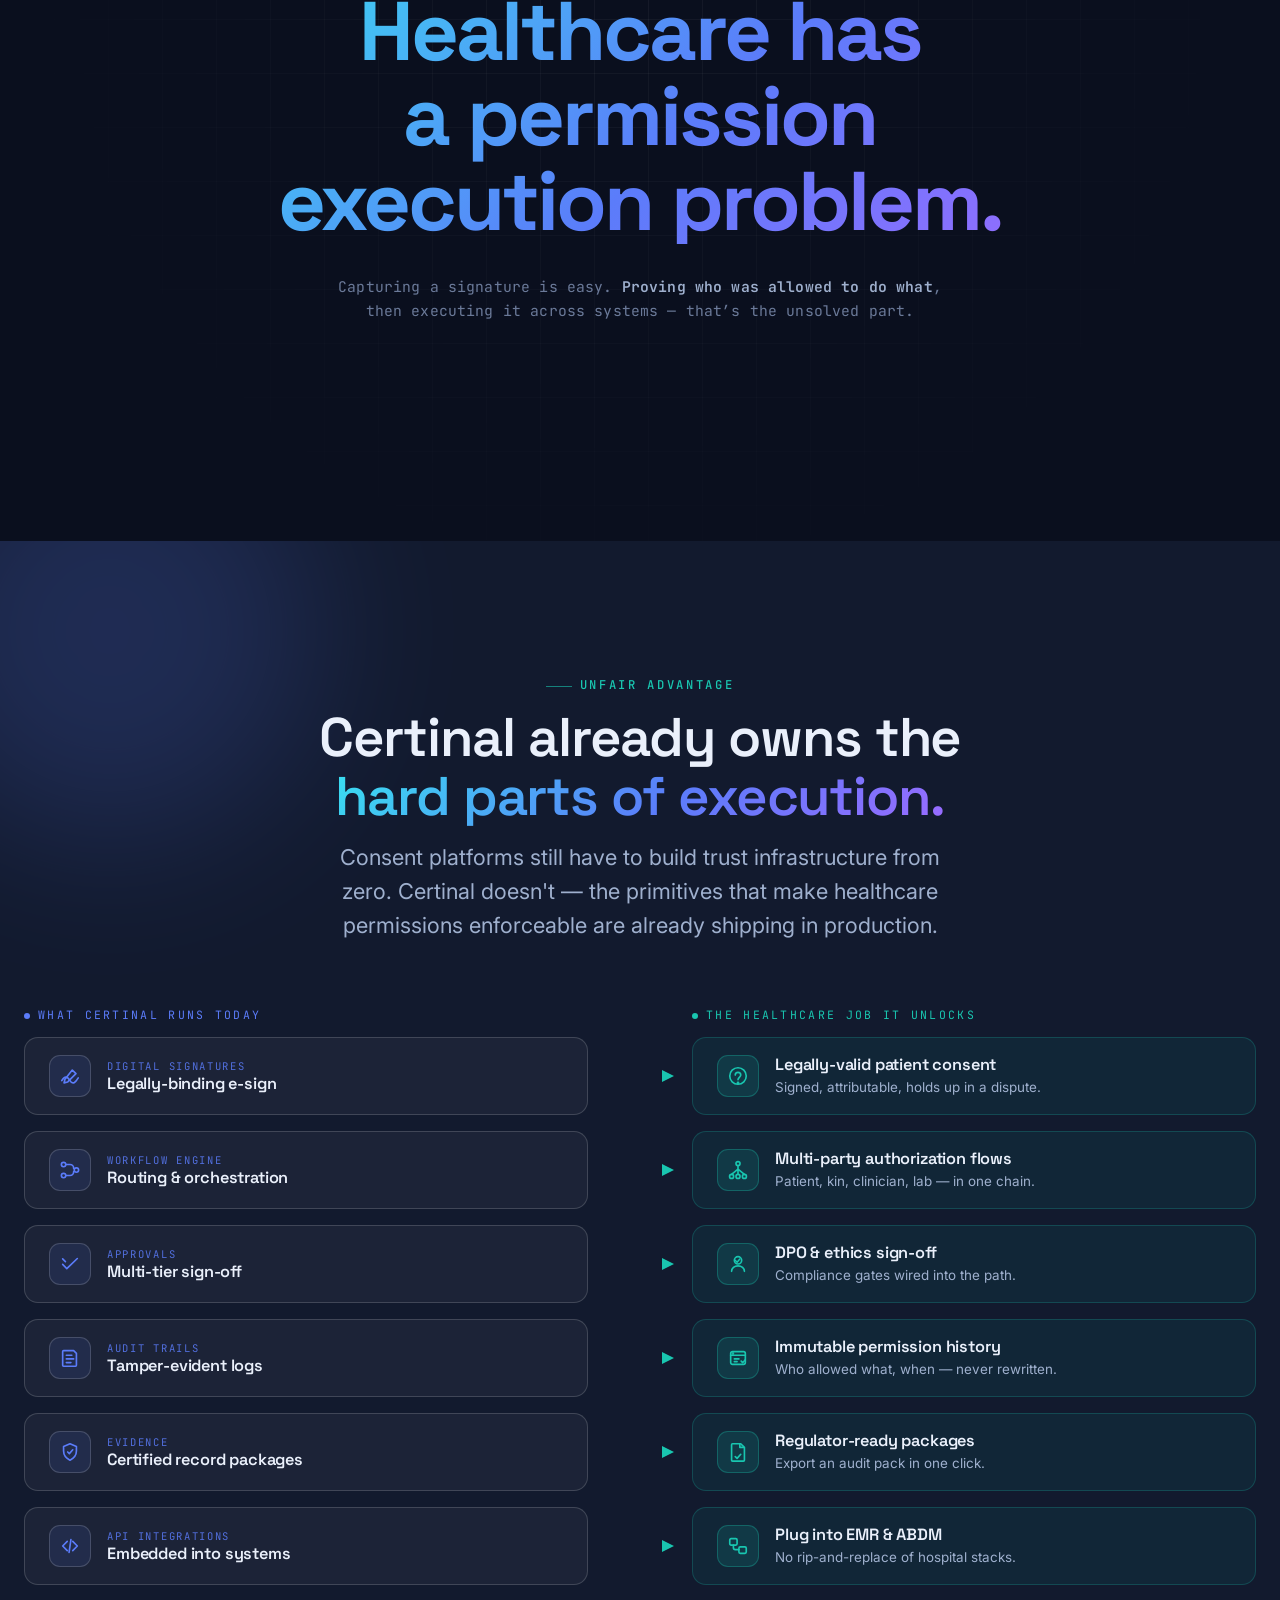
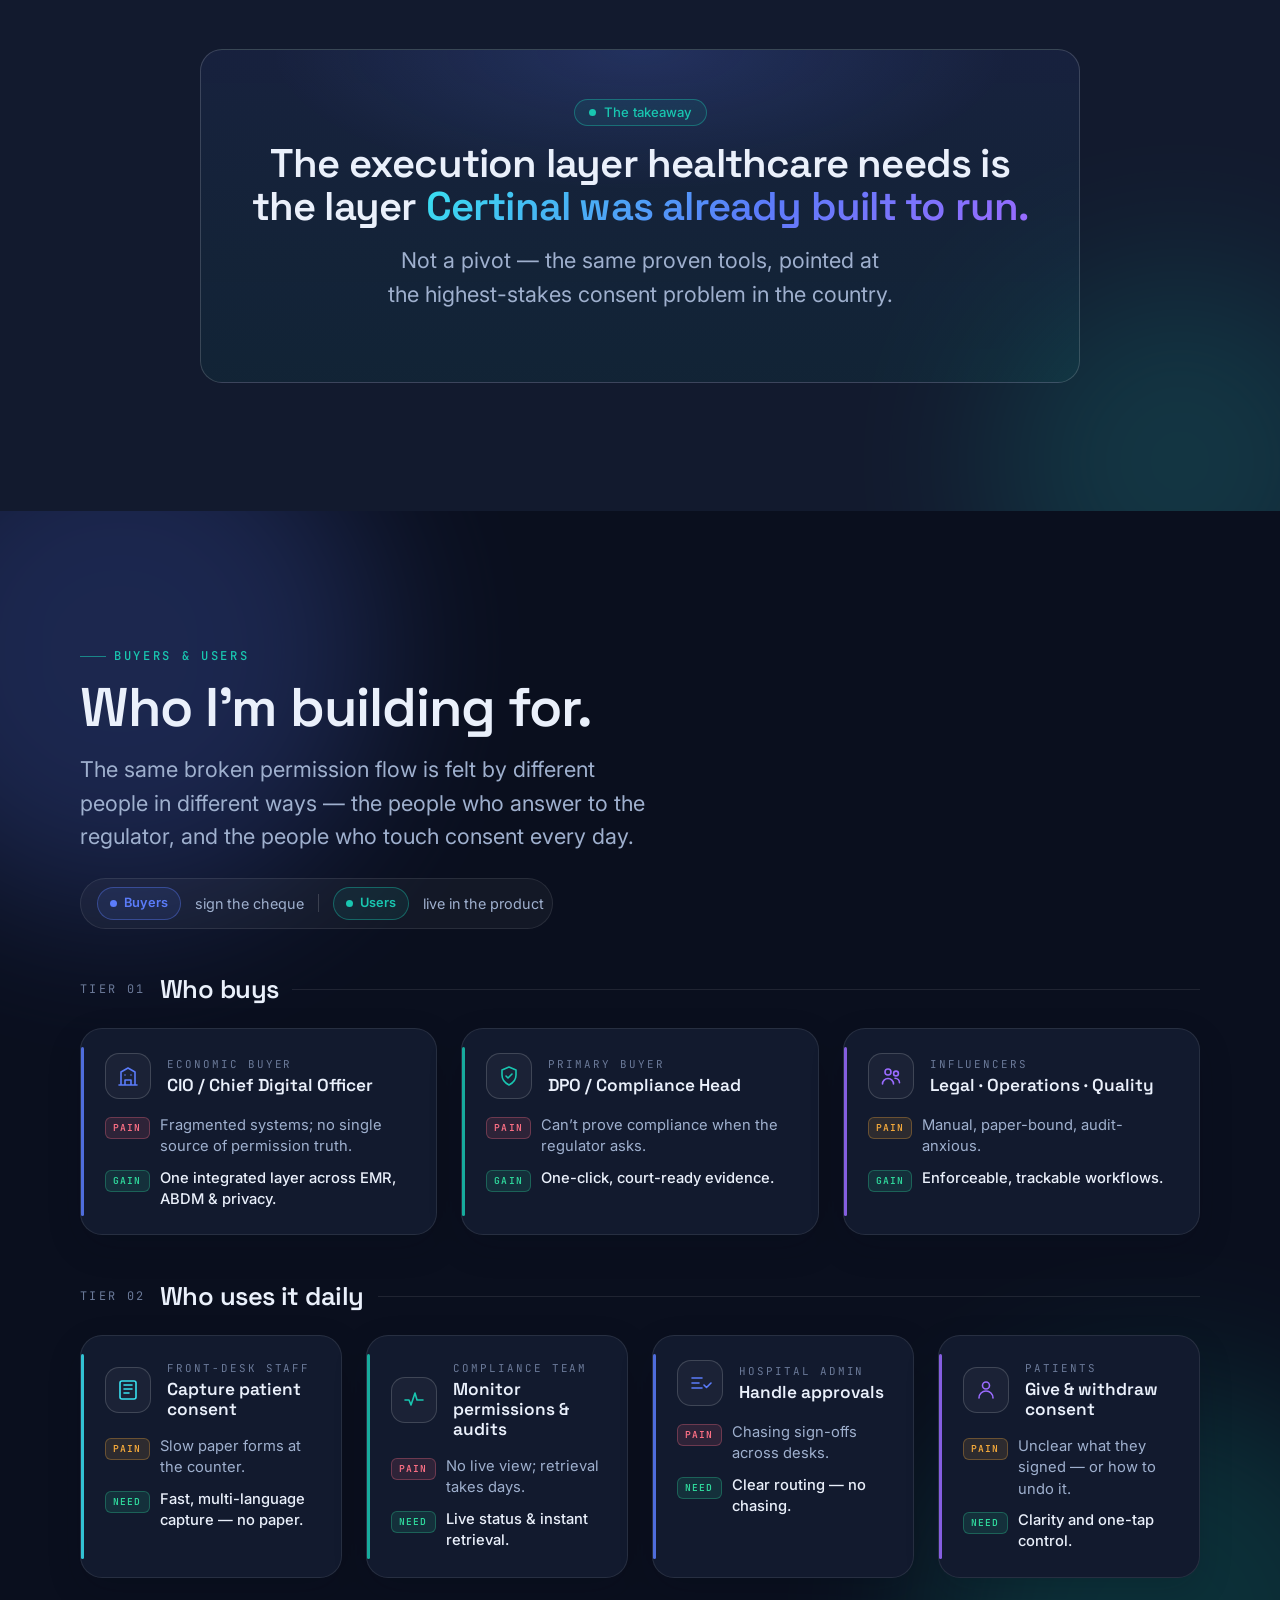
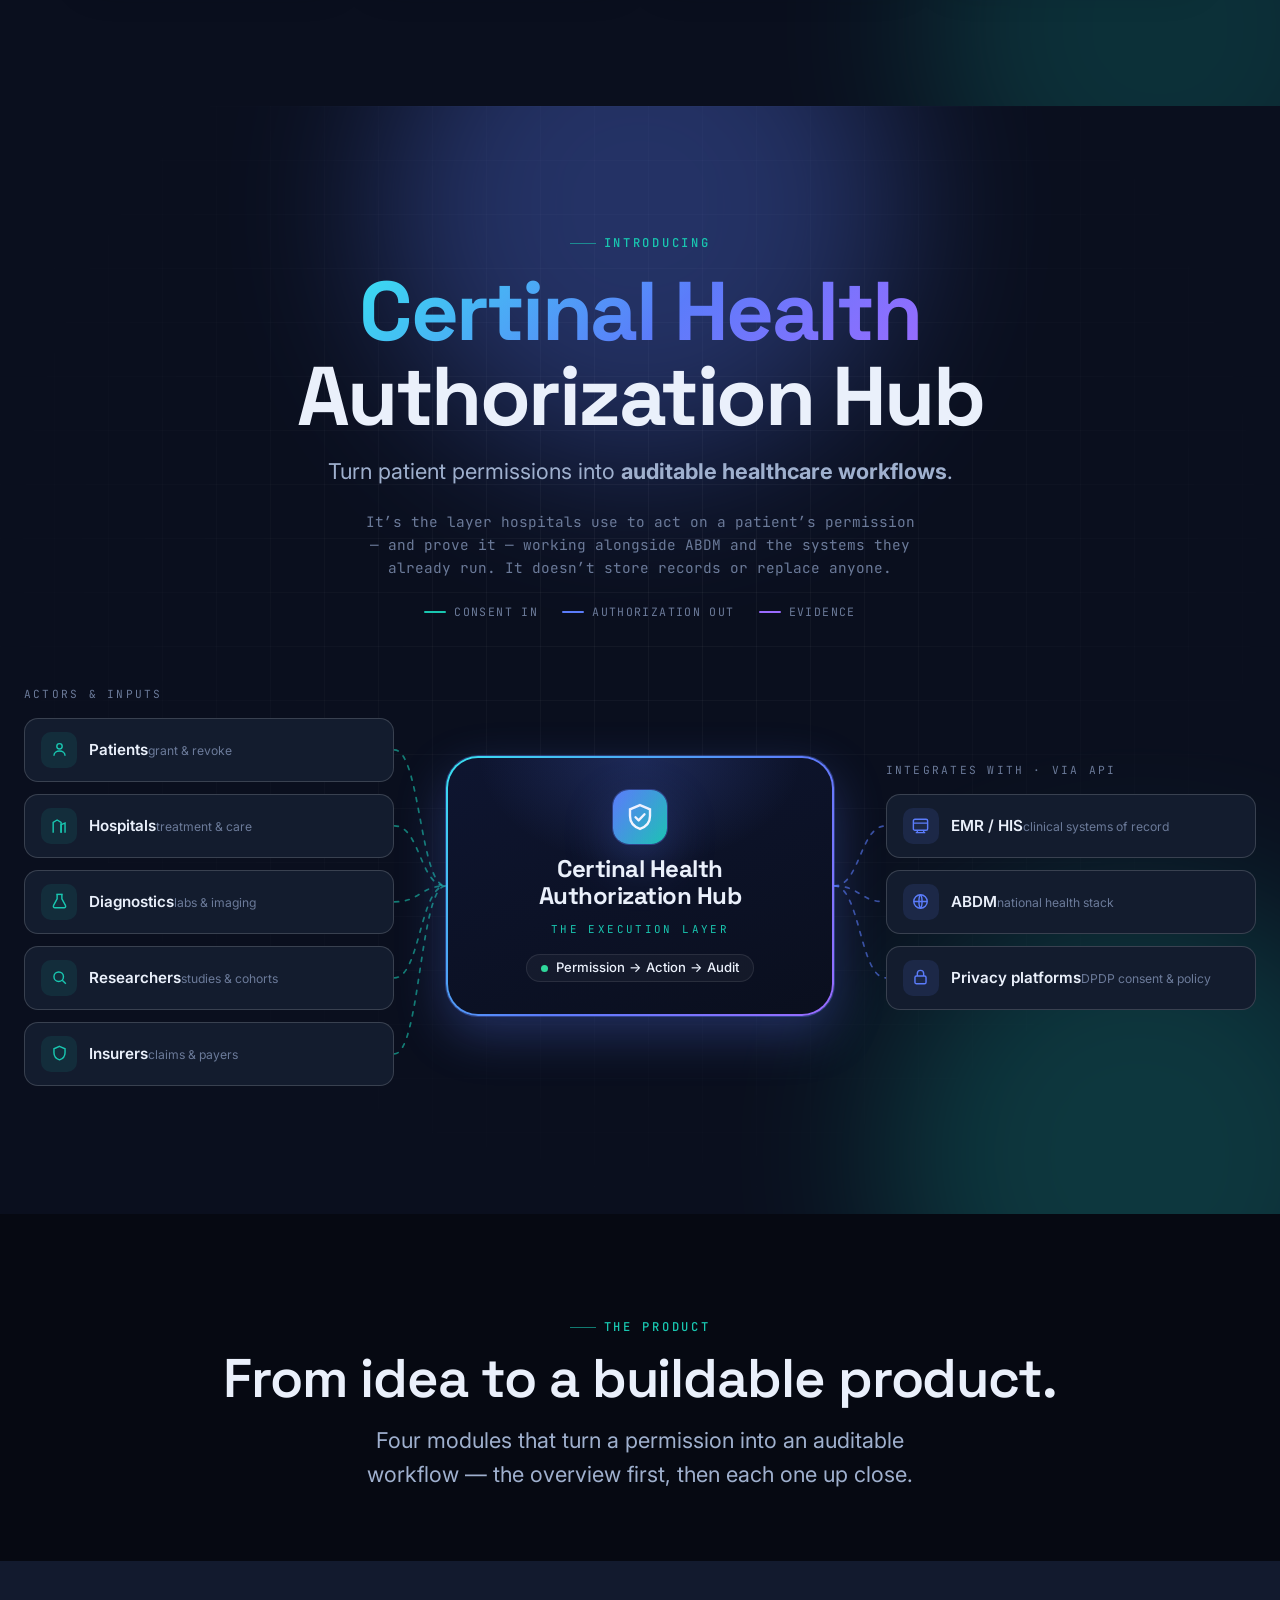
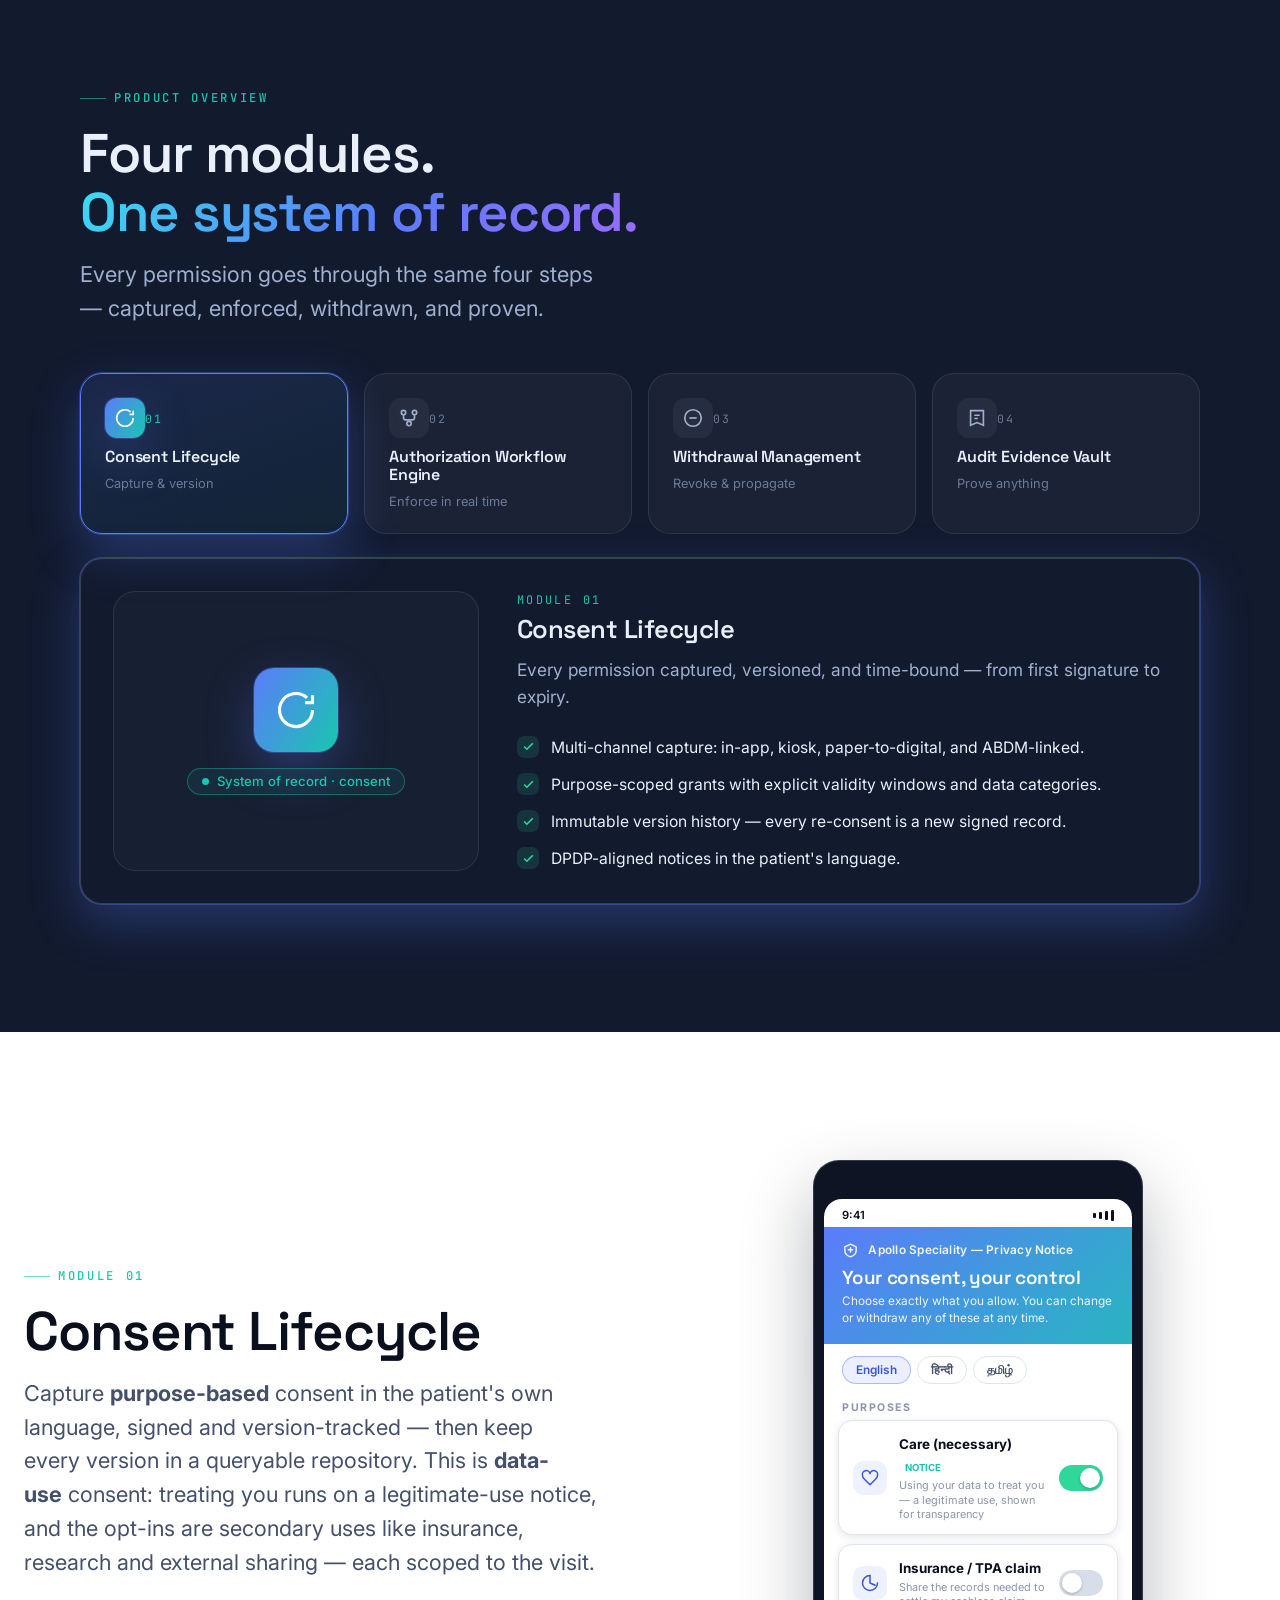
==== commit b94b13ff: "v3: scope "A Day in the Gap" tabs to DPDP data consent; Hospital first The s6 problem-tabs had clini" ====
--- a/index.html
+++ b/index.html
@@ -1324,22 +1324,22 @@
 
     <!-- TABS -->
     <div class="s6-tabs" role="tablist" aria-label="Entity type" data-reveal="up" data-delay="160">
-      <button class="s6-tab" role="tab" id="s6-tab-research"    aria-selected="true"  aria-controls="s6-panel-research"    data-target="research"><span class="s6-tdot"></span>Research</button>
-      <button class="s6-tab" role="tab" id="s6-tab-hospital"    aria-selected="false" aria-controls="s6-panel-hospital"    data-target="hospital" tabindex="-1"><span class="s6-tdot"></span>Hospital</button>
+      <button class="s6-tab" role="tab" id="s6-tab-hospital"    aria-selected="true"  aria-controls="s6-panel-hospital"    data-target="hospital"><span class="s6-tdot"></span>Hospital</button>
+      <button class="s6-tab" role="tab" id="s6-tab-research"    aria-selected="false" aria-controls="s6-panel-research"    data-target="research" tabindex="-1"><span class="s6-tdot"></span>Research</button>
       <button class="s6-tab" role="tab" id="s6-tab-diagnostics" aria-selected="false" aria-controls="s6-panel-diagnostics" data-target="diagnostics" tabindex="-1"><span class="s6-tdot"></span>Diagnostics</button>
       <button class="s6-tab" role="tab" id="s6-tab-pharma"      aria-selected="false" aria-controls="s6-panel-pharma"      data-target="pharma" tabindex="-1"><span class="s6-tdot"></span>Pharma</button>
     </div>
 
     <div class="s6-meta" aria-live="polite">
-      <span class="s6-entity" id="s6-entity">Research lab</span>
-      <span class="s6-scenario" id="s6-scenario">Scenario: a patient enrols in a clinical study.</span>
+      <span class="s6-entity" id="s6-entity">Hospital</span>
+      <span class="s6-scenario" id="s6-scenario">Scenario: a patient gives data consent at admission.</span>
     </div>
 
     <div class="s6-panels">
 
       <!-- ============ RESEARCH ============ -->
-      <div class="s6-panel is-active" id="s6-panel-research" role="tabpanel" aria-labelledby="s6-tab-research">
-        <div class="s6-flow" aria-label="Research study enrolment: paper consent, email scan, Excel tracker, auditor chase">
+      <div class="s6-panel" id="s6-panel-research" role="tabpanel" aria-labelledby="s6-tab-research">
+        <div class="s6-flow" aria-label="Research data-consent: paper form, email scan, Excel tracker, auditor chase">
           <div class="s6-step">
             <div class="s6-card">
               <div class="s6-bar"><span>consent_v?.pdf</span><span class="s6-dotrow"><i></i><i></i></span></div>
@@ -1347,7 +1347,7 @@
                 <span class="s6-ico" aria-hidden="true"><svg viewBox="0 0 24 24" fill="none" stroke="currentColor" stroke-width="1.6" stroke-linecap="round" stroke-linejoin="round"><path d="M14 3H7a2 2 0 0 0-2 2v14a2 2 0 0 0 2 2h10a2 2 0 0 0 2-2V8z"/><path d="M14 3v5h5"/><text x="7.5" y="17.5" font-size="4.6" font-family="monospace" fill="currentColor" stroke="none">PDF</text></svg></span>
                 <span class="s6-num">01 &middot; Paper consent</span>
                 <h3>Paper consent signed</h3>
-                <p>Coordinator prints the study consent. Patient signs &mdash; labelled &ldquo;v6&rdquo; in pen.</p>
+                <p>Coordinator prints the research data-consent form. Patient signs &mdash; labelled &ldquo;v6&rdquo; in pen.</p>
               </div>
             </div>
             <div class="s6-breaks"><span class="s6-break is-warn"><svg viewBox="0 0 24 24" fill="none" stroke="currentColor" stroke-width="2" stroke-linecap="round"><path d="M12 9v4M12 17h.01"/><circle cx="12" cy="12" r="9"/></svg>Version unknown</span></div>
@@ -1396,8 +1396,8 @@
       </div>
 
       <!-- ============ HOSPITAL ============ -->
-      <div class="s6-panel" id="s6-panel-hospital" role="tabpanel" aria-labelledby="s6-tab-hospital">
-        <div class="s6-flow" aria-label="Hospital admission consent: paper form, scanned folders, dept systems, can't show scope">
+      <div class="s6-panel is-active" id="s6-panel-hospital" role="tabpanel" aria-labelledby="s6-tab-hospital">
+        <div class="s6-flow" aria-label="Hospital data-consent at admission: paper form, scanned folders, dept systems, can't show scope">
           <div class="s6-step">
             <div class="s6-card">
               <div class="s6-bar"><span>admission_form.pdf</span><span class="s6-dotrow"><i></i><i></i></span></div>
@@ -1405,7 +1405,7 @@
                 <span class="s6-ico" aria-hidden="true"><svg viewBox="0 0 24 24" fill="none" stroke="currentColor" stroke-width="1.6" stroke-linecap="round" stroke-linejoin="round"><path d="M14 3H7a2 2 0 0 0-2 2v14a2 2 0 0 0 2 2h10a2 2 0 0 0 2-2V8z"/><path d="M14 3v5h5"/><text x="7.5" y="17.5" font-size="4.6" font-family="monospace" fill="currentColor" stroke="none">PDF</text></svg></span>
                 <span class="s6-num">01 &middot; Front desk</span>
                 <h3>Paper form at admission</h3>
-                <p>Patient signs a treatment-consent form at the front desk on arrival.</p>
+                <p>Patient signs a data-consent form at the front desk on arrival.</p>
               </div>
             </div>
             <div class="s6-breaks"><span class="s6-break is-danger"><svg viewBox="0 0 24 24" fill="none" stroke="currentColor" stroke-width="2" stroke-linecap="round"><path d="M18 6 6 18M6 6l12 12"/></svg>Form lost on transfer</span></div>
@@ -1590,8 +1590,8 @@
     var entityEl = root.querySelector('#s6-entity');
     var scenarioEl = root.querySelector('#s6-scenario');
     var META = {
-      research:    { entity: 'Research lab',        scenario: 'Scenario: a patient enrols in a clinical study.' },
-      hospital:    { entity: 'Hospital',            scenario: 'Scenario: a patient is admitted for treatment.' },
+      research:    { entity: 'Research lab',        scenario: 'Scenario: a patient agrees to share data for a research study.' },
+      hospital:    { entity: 'Hospital',            scenario: 'Scenario: a patient gives data consent at admission.' },
       diagnostics: { entity: 'Diagnostics lab',     scenario: 'Scenario: a patient agrees to share a sample &amp; results.' },
       pharma:      { entity: 'Pharma program',      scenario: 'Scenario: a patient opts into a marketing program.' }
     };
